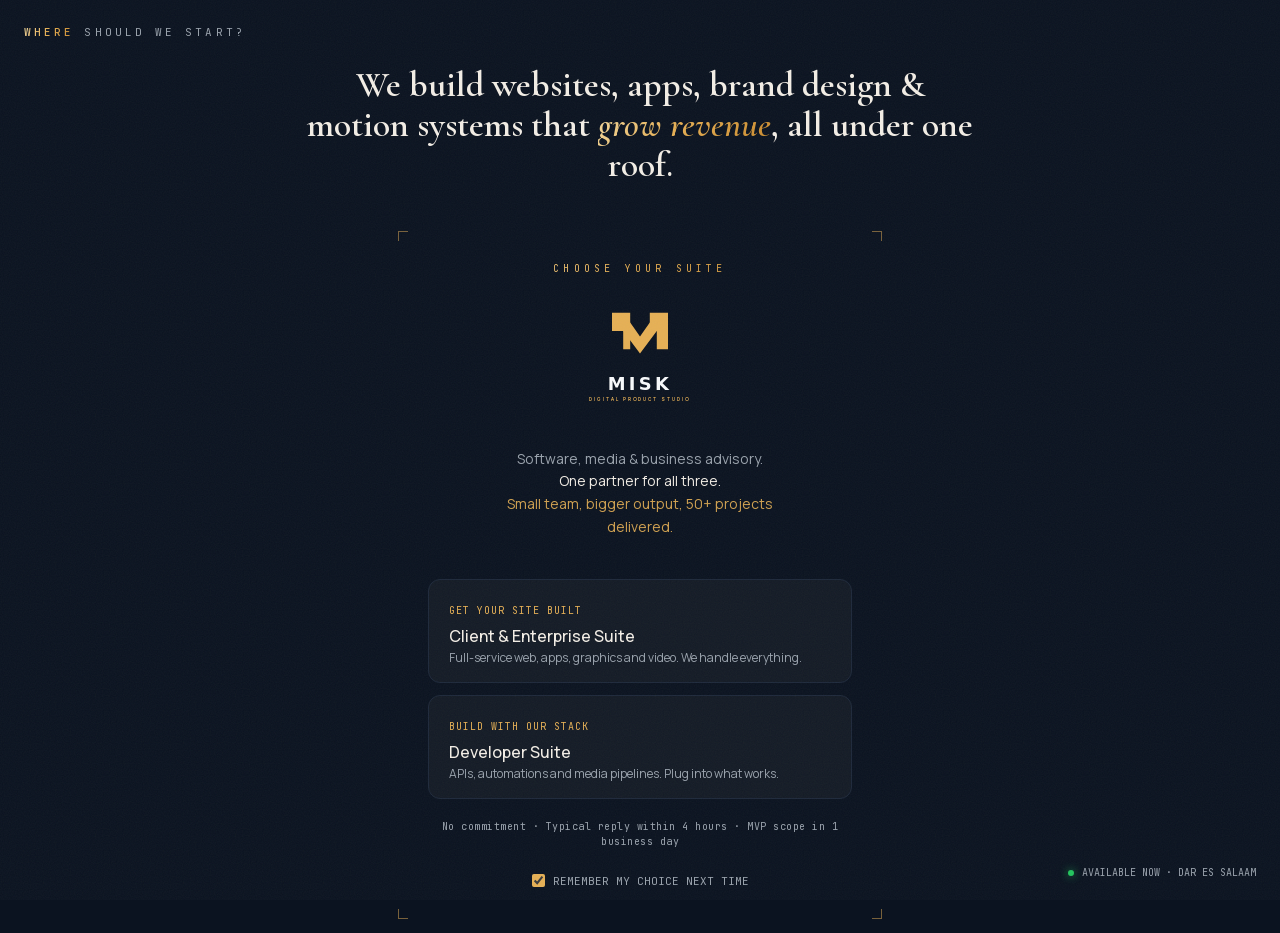
==== index.html @ 557f5f7a "Deploy portfolio (local push)" ====
<!DOCTYPE html><html lang="en" class="__variable_1d4694 __variable_73ee6c __variable_3c557b"><head><meta charSet="utf-8"/><meta name="viewport" content="width=device-width, initial-scale=1"/><link rel="stylesheet" href="/_next/static/css/ec026889dba4ee2f.css" data-precedence="next"/><link rel="preload" as="script" fetchPriority="low" href="/_next/static/chunks/webpack-67505aeadfdf73b8.js"/><script src="/_next/static/chunks/fd9d1056-b11b2651f33aae7f.js" async=""></script><script src="/_next/static/chunks/117-e173c366e2bfd494.js" async=""></script><script src="/_next/static/chunks/main-app-1a9dd9c845050a62.js" async=""></script><script src="/_next/static/chunks/997-9fde5a6c9fcc2f93.js" async=""></script><script src="/_next/static/chunks/app/page-649304d35c5f783c.js" async=""></script><script src="/_next/static/chunks/app/layout-feffc0b25c8b799a.js" async=""></script><title>MISK · Pick your path</title><meta name="description" content="MISK is the digital product studio of Abdul Musawwir: websites and apps that grow your business, media that sells it, and advisory that keeps you compliant. One partner for all three."/><meta property="og:title" content="MISK · Pick your path"/><meta property="og:description" content="MISK is the digital product studio of Abdul Musawwir: websites and apps that grow your business, media that sells it, and advisory that keeps you compliant. One partner for all three."/><meta property="og:url" content="https://abdulmusawwir.github.io/"/><meta property="og:site_name" content="MISK"/><meta property="og:image:type" content="image/png"/><meta property="og:image:width" content="1200"/><meta property="og:image:height" content="630"/><meta property="og:image" content="https://abdulmusawwir.github.io/opengraph-image.png?def1c16df889c336"/><meta property="og:type" content="website"/><meta name="twitter:card" content="summary_large_image"/><meta name="twitter:title" content="MISK · Pick your path"/><meta name="twitter:description" content="MISK is the digital product studio of Abdul Musawwir: websites and apps that grow your business, media that sells it, and advisory that keeps you compliant. One partner for all three."/><meta name="twitter:image:type" content="image/png"/><meta name="twitter:image:width" content="1200"/><meta name="twitter:image:height" content="630"/><meta name="twitter:image" content="https://abdulmusawwir.github.io/opengraph-image.png?def1c16df889c336"/><link rel="icon" href="/icon.svg?94942f29dd67c2d0" type="image/svg+xml" sizes="any"/><script src="/_next/static/chunks/polyfills-42372ed130431b0a.js" noModule=""></script></head><body class="grain"><div class="min-h-screen bg-ink"></div><script src="/_next/static/chunks/webpack-67505aeadfdf73b8.js" async=""></script><script>(self.__next_f=self.__next_f||[]).push([0]);self.__next_f.push([2,null])</script><script>self.__next_f.push([1,"1:HL[\"/_next/static/css/ec026889dba4ee2f.css\",\"style\"]\n"])</script><script>self.__next_f.push([1,"2:I[2846,[],\"\"]\n4:I[1575,[\"997\",\"static/chunks/997-9fde5a6c9fcc2f93.js\",\"931\",\"static/chunks/app/page-649304d35c5f783c.js\"],\"default\"]\n5:I[1395,[\"185\",\"static/chunks/app/layout-feffc0b25c8b799a.js\"],\"default\"]\n6:I[4640,[\"185\",\"static/chunks/app/layout-feffc0b25c8b799a.js\"],\"default\"]\n7:I[4707,[],\"\"]\n8:I[6423,[],\"\"]\na:I[1060,[],\"\"]\nb:[]\n"])</script><script>self.__next_f.push([1,"0:[\"$\",\"$L2\",null,{\"buildId\":\"YHeBZclhUS8WyPiYKvL_m\",\"assetPrefix\":\"\",\"urlParts\":[\"\",\"\"],\"initialTree\":[\"\",{\"children\":[\"__PAGE__\",{}]},\"$undefined\",\"$undefined\",true],\"initialSeedData\":[\"\",{\"children\":[\"__PAGE__\",{},[[\"$L3\",[\"$\",\"$L4\",null,{}],null],null],null]},[[[[\"$\",\"link\",\"0\",{\"rel\":\"stylesheet\",\"href\":\"/_next/static/css/ec026889dba4ee2f.css\",\"precedence\":\"next\",\"crossOrigin\":\"$undefined\"}]],[\"$\",\"html\",null,{\"lang\":\"en\",\"className\":\"__variable_1d4694 __variable_73ee6c __variable_3c557b\",\"children\":[\"$\",\"body\",null,{\"className\":\"grain\",\"children\":[[\"$\",\"$L5\",null,{}],[\"$\",\"$L6\",null,{}],[\"$\",\"$L7\",null,{\"parallelRouterKey\":\"children\",\"segmentPath\":[\"children\"],\"error\":\"$undefined\",\"errorStyles\":\"$undefined\",\"errorScripts\":\"$undefined\",\"template\":[\"$\",\"$L8\",null,{}],\"templateStyles\":\"$undefined\",\"templateScripts\":\"$undefined\",\"notFound\":[[\"$\",\"title\",null,{\"children\":\"404: This page could not be found.\"}],[\"$\",\"div\",null,{\"style\":{\"fontFamily\":\"system-ui,\\\"Segoe UI\\\",Roboto,Helvetica,Arial,sans-serif,\\\"Apple Color Emoji\\\",\\\"Segoe UI Emoji\\\"\",\"height\":\"100vh\",\"textAlign\":\"center\",\"display\":\"flex\",\"flexDirection\":\"column\",\"alignItems\":\"center\",\"justifyContent\":\"center\"},\"children\":[\"$\",\"div\",null,{\"children\":[[\"$\",\"style\",null,{\"dangerouslySetInnerHTML\":{\"__html\":\"body{color:#000;background:#fff;margin:0}.next-error-h1{border-right:1px solid rgba(0,0,0,.3)}@media (prefers-color-scheme:dark){body{color:#fff;background:#000}.next-error-h1{border-right:1px solid rgba(255,255,255,.3)}}\"}}],[\"$\",\"h1\",null,{\"className\":\"next-error-h1\",\"style\":{\"display\":\"inline-block\",\"margin\":\"0 20px 0 0\",\"padding\":\"0 23px 0 0\",\"fontSize\":24,\"fontWeight\":500,\"verticalAlign\":\"top\",\"lineHeight\":\"49px\"},\"children\":\"404\"}],[\"$\",\"div\",null,{\"style\":{\"display\":\"inline-block\"},\"children\":[\"$\",\"h2\",null,{\"style\":{\"fontSize\":14,\"fontWeight\":400,\"lineHeight\":\"49px\",\"margin\":0},\"children\":\"This page could not be found.\"}]}]]}]}]],\"notFoundStyles\":[]}]]}]}]],null],null],\"couldBeIntercepted\":false,\"initialHead\":[null,\"$L9\"],\"globalErrorComponent\":\"$a\",\"missingSlots\":\"$Wb\"}]\n"])</script><script>self.__next_f.push([1,"9:[[\"$\",\"meta\",\"0\",{\"name\":\"viewport\",\"content\":\"width=device-width, initial-scale=1\"}],[\"$\",\"meta\",\"1\",{\"charSet\":\"utf-8\"}],[\"$\",\"title\",\"2\",{\"children\":\"MISK · Pick your path\"}],[\"$\",\"meta\",\"3\",{\"name\":\"description\",\"content\":\"MISK is the digital product studio of Abdul Musawwir: websites and apps that grow your business, media that sells it, and advisory that keeps you compliant. One partner for all three.\"}],[\"$\",\"meta\",\"4\",{\"property\":\"og:title\",\"content\":\"MISK · Pick your path\"}],[\"$\",\"meta\",\"5\",{\"property\":\"og:description\",\"content\":\"MISK is the digital product studio of Abdul Musawwir: websites and apps that grow your business, media that sells it, and advisory that keeps you compliant. One partner for all three.\"}],[\"$\",\"meta\",\"6\",{\"property\":\"og:url\",\"content\":\"https://abdulmusawwir.github.io/\"}],[\"$\",\"meta\",\"7\",{\"property\":\"og:site_name\",\"content\":\"MISK\"}],[\"$\",\"meta\",\"8\",{\"property\":\"og:image:type\",\"content\":\"image/png\"}],[\"$\",\"meta\",\"9\",{\"property\":\"og:image:width\",\"content\":\"1200\"}],[\"$\",\"meta\",\"10\",{\"property\":\"og:image:height\",\"content\":\"630\"}],[\"$\",\"meta\",\"11\",{\"property\":\"og:image\",\"content\":\"https://abdulmusawwir.github.io/opengraph-image.png?def1c16df889c336\"}],[\"$\",\"meta\",\"12\",{\"property\":\"og:type\",\"content\":\"website\"}],[\"$\",\"meta\",\"13\",{\"name\":\"twitter:card\",\"content\":\"summary_large_image\"}],[\"$\",\"meta\",\"14\",{\"name\":\"twitter:title\",\"content\":\"MISK · Pick your path\"}],[\"$\",\"meta\",\"15\",{\"name\":\"twitter:description\",\"content\":\"MISK is the digital product studio of Abdul Musawwir: websites and apps that grow your business, media that sells it, and advisory that keeps you compliant. One partner for all three.\"}],[\"$\",\"meta\",\"16\",{\"name\":\"twitter:image:type\",\"content\":\"image/png\"}],[\"$\",\"meta\",\"17\",{\"name\":\"twitter:image:width\",\"content\":\"1200\"}],[\"$\",\"meta\",\"18\",{\"name\":\"twitter:image:height\",\"content\":\"630\"}],[\"$\",\"meta\",\"19\",{\"name\":\"twitter:image\",\"content\":\"https://abdulmusawwir.github.io/opengraph-image.png?def1c16df889c336\"}],[\"$\",\"link\",\"20\",{\"rel\":\"icon\",\"href\":\"/icon.svg?94942f29dd67c2d0\",\"type\":\"image/svg+xml\",\"sizes\":\"any\"}]]\n"])</script><script>self.__next_f.push([1,"3:null\n"])</script></body></html>
---- _next/static/css/ec026889dba4ee2f.css ----
@font-face{font-family:__Cormorant_Garamond_1d4694;font-style:italic;font-weight:500;font-display:swap;src:url(/_next/static/media/fd3893c623c32b6d-s.woff2) format("woff2");unicode-range:u+0460-052f,u+1c80-1c8a,u+20b4,u+2de0-2dff,u+a640-a69f,u+fe2e-fe2f}@font-face{font-family:__Cormorant_Garamond_1d4694;font-style:italic;font-weight:500;font-display:swap;src:url(/_next/static/media/ea896c3885e026c1-s.woff2) format("woff2");unicode-range:u+0301,u+0400-045f,u+0490-0491,u+04b0-04b1,u+2116}@font-face{font-family:__Cormorant_Garamond_1d4694;font-style:italic;font-weight:500;font-display:swap;src:url(/_next/static/media/024ead497118aa23-s.woff2) format("woff2");unicode-range:u+0102-0103,u+0110-0111,u+0128-0129,u+0168-0169,u+01a0-01a1,u+01af-01b0,u+0300-0301,u+0303-0304,u+0308-0309,u+0323,u+0329,u+1ea0-1ef9,u+20ab}@font-face{font-family:__Cormorant_Garamond_1d4694;font-style:italic;font-weight:500;font-display:swap;src:url(/_next/static/media/e74f24ed7f0e4323-s.woff2) format("woff2");unicode-range:u+0100-02ba,u+02bd-02c5,u+02c7-02cc,u+02ce-02d7,u+02dd-02ff,u+0304,u+0308,u+0329,u+1d00-1dbf,u+1e00-1e9f,u+1ef2-1eff,u+2020,u+20a0-20ab,u+20ad-20c0,u+2113,u+2c60-2c7f,u+a720-a7ff}@font-face{font-family:__Cormorant_Garamond_1d4694;font-style:italic;font-weight:500;font-display:swap;src:url(/_next/static/media/e18f83c737786aa7-s.p.woff2) format("woff2");unicode-range:u+00??,u+0131,u+0152-0153,u+02bb-02bc,u+02c6,u+02da,u+02dc,u+0304,u+0308,u+0329,u+2000-206f,u+20ac,u+2122,u+2191,u+2193,u+2212,u+2215,u+feff,u+fffd}@font-face{font-family:__Cormorant_Garamond_1d4694;font-style:italic;font-weight:600;font-display:swap;src:url(/_next/static/media/fd3893c623c32b6d-s.woff2) format("woff2");unicode-range:u+0460-052f,u+1c80-1c8a,u+20b4,u+2de0-2dff,u+a640-a69f,u+fe2e-fe2f}@font-face{font-family:__Cormorant_Garamond_1d4694;font-style:italic;font-weight:600;font-display:swap;src:url(/_next/static/media/ea896c3885e026c1-s.woff2) format("woff2");unicode-range:u+0301,u+0400-045f,u+0490-0491,u+04b0-04b1,u+2116}@font-face{font-family:__Cormorant_Garamond_1d4694;font-style:italic;font-weight:600;font-display:swap;src:url(/_next/static/media/024ead497118aa23-s.woff2) format("woff2");unicode-range:u+0102-0103,u+0110-0111,u+0128-0129,u+0168-0169,u+01a0-01a1,u+01af-01b0,u+0300-0301,u+0303-0304,u+0308-0309,u+0323,u+0329,u+1ea0-1ef9,u+20ab}@font-face{font-family:__Cormorant_Garamond_1d4694;font-style:italic;font-weight:600;font-display:swap;src:url(/_next/static/media/e74f24ed7f0e4323-s.woff2) format("woff2");unicode-range:u+0100-02ba,u+02bd-02c5,u+02c7-02cc,u+02ce-02d7,u+02dd-02ff,u+0304,u+0308,u+0329,u+1d00-1dbf,u+1e00-1e9f,u+1ef2-1eff,u+2020,u+20a0-20ab,u+20ad-20c0,u+2113,u+2c60-2c7f,u+a720-a7ff}@font-face{font-family:__Cormorant_Garamond_1d4694;font-style:italic;font-weight:600;font-display:swap;src:url(/_next/static/media/e18f83c737786aa7-s.p.woff2) format("woff2");unicode-range:u+00??,u+0131,u+0152-0153,u+02bb-02bc,u+02c6,u+02da,u+02dc,u+0304,u+0308,u+0329,u+2000-206f,u+20ac,u+2122,u+2191,u+2193,u+2212,u+2215,u+feff,u+fffd}@font-face{font-family:__Cormorant_Garamond_1d4694;font-style:italic;font-weight:700;font-display:swap;src:url(/_next/static/media/fd3893c623c32b6d-s.woff2) format("woff2");unicode-range:u+0460-052f,u+1c80-1c8a,u+20b4,u+2de0-2dff,u+a640-a69f,u+fe2e-fe2f}@font-face{font-family:__Cormorant_Garamond_1d4694;font-style:italic;font-weight:700;font-display:swap;src:url(/_next/static/media/ea896c3885e026c1-s.woff2) format("woff2");unicode-range:u+0301,u+0400-045f,u+0490-0491,u+04b0-04b1,u+2116}@font-face{font-family:__Cormorant_Garamond_1d4694;font-style:italic;font-weight:700;font-display:swap;src:url(/_next/static/media/024ead497118aa23-s.woff2) format("woff2");unicode-range:u+0102-0103,u+0110-0111,u+0128-0129,u+0168-0169,u+01a0-01a1,u+01af-01b0,u+0300-0301,u+0303-0304,u+0308-0309,u+0323,u+0329,u+1ea0-1ef9,u+20ab}@font-face{font-family:__Cormorant_Garamond_1d4694;font-style:italic;font-weight:700;font-display:swap;src:url(/_next/static/media/e74f24ed7f0e4323-s.woff2) format("woff2");unicode-range:u+0100-02ba,u+02bd-02c5,u+02c7-02cc,u+02ce-02d7,u+02dd-02ff,u+0304,u+0308,u+0329,u+1d00-1dbf,u+1e00-1e9f,u+1ef2-1eff,u+2020,u+20a0-20ab,u+20ad-20c0,u+2113,u+2c60-2c7f,u+a720-a7ff}@font-face{font-family:__Cormorant_Garamond_1d4694;font-style:italic;font-weight:700;font-display:swap;src:url(/_next/static/media/e18f83c737786aa7-s.p.woff2) format("woff2");unicode-range:u+00??,u+0131,u+0152-0153,u+02bb-02bc,u+02c6,u+02da,u+02dc,u+0304,u+0308,u+0329,u+2000-206f,u+20ac,u+2122,u+2191,u+2193,u+2212,u+2215,u+feff,u+fffd}@font-face{font-family:__Cormorant_Garamond_1d4694;font-style:normal;font-weight:500;font-display:swap;src:url(/_next/static/media/393d45a2251e223a-s.woff2) format("woff2");unicode-range:u+0460-052f,u+1c80-1c8a,u+20b4,u+2de0-2dff,u+a640-a69f,u+fe2e-fe2f}@font-face{font-family:__Cormorant_Garamond_1d4694;font-style:normal;font-weight:500;font-display:swap;src:url(/_next/static/media/8715d2ed531152f4-s.woff2) format("woff2");unicode-range:u+0301,u+0400-045f,u+0490-0491,u+04b0-04b1,u+2116}@font-face{font-family:__Cormorant_Garamond_1d4694;font-style:normal;font-weight:500;font-display:swap;src:url(/_next/static/media/c48b38fe8bb532f3-s.woff2) format("woff2");unicode-range:u+0102-0103,u+0110-0111,u+0128-0129,u+0168-0169,u+01a0-01a1,u+01af-01b0,u+0300-0301,u+0303-0304,u+0308-0309,u+0323,u+0329,u+1ea0-1ef9,u+20ab}@font-face{font-family:__Cormorant_Garamond_1d4694;font-style:normal;font-weight:500;font-display:swap;src:url(/_next/static/media/48410f3df60da620-s.woff2) format("woff2");unicode-range:u+0100-02ba,u+02bd-02c5,u+02c7-02cc,u+02ce-02d7,u+02dd-02ff,u+0304,u+0308,u+0329,u+1d00-1dbf,u+1e00-1e9f,u+1ef2-1eff,u+2020,u+20a0-20ab,u+20ad-20c0,u+2113,u+2c60-2c7f,u+a720-a7ff}@font-face{font-family:__Cormorant_Garamond_1d4694;font-style:normal;font-weight:500;font-display:swap;src:url(/_next/static/media/7b89a4fd5e90ede0-s.p.woff2) format("woff2");unicode-range:u+00??,u+0131,u+0152-0153,u+02bb-02bc,u+02c6,u+02da,u+02dc,u+0304,u+0308,u+0329,u+2000-206f,u+20ac,u+2122,u+2191,u+2193,u+2212,u+2215,u+feff,u+fffd}@font-face{font-family:__Cormorant_Garamond_1d4694;font-style:normal;font-weight:600;font-display:swap;src:url(/_next/static/media/393d45a2251e223a-s.woff2) format("woff2");unicode-range:u+0460-052f,u+1c80-1c8a,u+20b4,u+2de0-2dff,u+a640-a69f,u+fe2e-fe2f}@font-face{font-family:__Cormorant_Garamond_1d4694;font-style:normal;font-weight:600;font-display:swap;src:url(/_next/static/media/8715d2ed531152f4-s.woff2) format("woff2");unicode-range:u+0301,u+0400-045f,u+0490-0491,u+04b0-04b1,u+2116}@font-face{font-family:__Cormorant_Garamond_1d4694;font-style:normal;font-weight:600;font-display:swap;src:url(/_next/static/media/c48b38fe8bb532f3-s.woff2) format("woff2");unicode-range:u+0102-0103,u+0110-0111,u+0128-0129,u+0168-0169,u+01a0-01a1,u+01af-01b0,u+0300-0301,u+0303-0304,u+0308-0309,u+0323,u+0329,u+1ea0-1ef9,u+20ab}@font-face{font-family:__Cormorant_Garamond_1d4694;font-style:normal;font-weight:600;font-display:swap;src:url(/_next/static/media/48410f3df60da620-s.woff2) format("woff2");unicode-range:u+0100-02ba,u+02bd-02c5,u+02c7-02cc,u+02ce-02d7,u+02dd-02ff,u+0304,u+0308,u+0329,u+1d00-1dbf,u+1e00-1e9f,u+1ef2-1eff,u+2020,u+20a0-20ab,u+20ad-20c0,u+2113,u+2c60-2c7f,u+a720-a7ff}@font-face{font-family:__Cormorant_Garamond_1d4694;font-style:normal;font-weight:600;font-display:swap;src:url(/_next/static/media/7b89a4fd5e90ede0-s.p.woff2) format("woff2");unicode-range:u+00??,u+0131,u+0152-0153,u+02bb-02bc,u+02c6,u+02da,u+02dc,u+0304,u+0308,u+0329,u+2000-206f,u+20ac,u+2122,u+2191,u+2193,u+2212,u+2215,u+feff,u+fffd}@font-face{font-family:__Cormorant_Garamond_1d4694;font-style:normal;font-weight:700;font-display:swap;src:url(/_next/static/media/393d45a2251e223a-s.woff2) format("woff2");unicode-range:u+0460-052f,u+1c80-1c8a,u+20b4,u+2de0-2dff,u+a640-a69f,u+fe2e-fe2f}@font-face{font-family:__Cormorant_Garamond_1d4694;font-style:normal;font-weight:700;font-display:swap;src:url(/_next/static/media/8715d2ed531152f4-s.woff2) format("woff2");unicode-range:u+0301,u+0400-045f,u+0490-0491,u+04b0-04b1,u+2116}@font-face{font-family:__Cormorant_Garamond_1d4694;font-style:normal;font-weight:700;font-display:swap;src:url(/_next/static/media/c48b38fe8bb532f3-s.woff2) format("woff2");unicode-range:u+0102-0103,u+0110-0111,u+0128-0129,u+0168-0169,u+01a0-01a1,u+01af-01b0,u+0300-0301,u+0303-0304,u+0308-0309,u+0323,u+0329,u+1ea0-1ef9,u+20ab}@font-face{font-family:__Cormorant_Garamond_1d4694;font-style:normal;font-weight:700;font-display:swap;src:url(/_next/static/media/48410f3df60da620-s.woff2) format("woff2");unicode-range:u+0100-02ba,u+02bd-02c5,u+02c7-02cc,u+02ce-02d7,u+02dd-02ff,u+0304,u+0308,u+0329,u+1d00-1dbf,u+1e00-1e9f,u+1ef2-1eff,u+2020,u+20a0-20ab,u+20ad-20c0,u+2113,u+2c60-2c7f,u+a720-a7ff}@font-face{font-family:__Cormorant_Garamond_1d4694;font-style:normal;font-weight:700;font-display:swap;src:url(/_next/static/media/7b89a4fd5e90ede0-s.p.woff2) format("woff2");unicode-range:u+00??,u+0131,u+0152-0153,u+02bb-02bc,u+02c6,u+02da,u+02dc,u+0304,u+0308,u+0329,u+2000-206f,u+20ac,u+2122,u+2191,u+2193,u+2212,u+2215,u+feff,u+fffd}@font-face{font-family:__Cormorant_Garamond_Fallback_1d4694;src:local("Times New Roman");ascent-override:95.27%;descent-override:29.59%;line-gap-override:0.00%;size-adjust:96.98%}.__className_1d4694{font-family:__Cormorant_Garamond_1d4694,__Cormorant_Garamond_Fallback_1d4694}.__variable_1d4694{--font-cormorant:"__Cormorant_Garamond_1d4694","__Cormorant_Garamond_Fallback_1d4694"}@font-face{font-family:__Manrope_73ee6c;font-style:normal;font-weight:200 800;font-display:swap;src:url(/_next/static/media/438aa629764e75f3-s.woff2) format("woff2");unicode-range:u+0460-052f,u+1c80-1c8a,u+20b4,u+2de0-2dff,u+a640-a69f,u+fe2e-fe2f}@font-face{font-family:__Manrope_73ee6c;font-style:normal;font-weight:200 800;font-display:swap;src:url(/_next/static/media/875ae681bfde4580-s.woff2) format("woff2");unicode-range:u+0301,u+0400-045f,u+0490-0491,u+04b0-04b1,u+2116}@font-face{font-family:__Manrope_73ee6c;font-style:normal;font-weight:200 800;font-display:swap;src:url(/_next/static/media/51251f8b9793cdb3-s.woff2) format("woff2");unicode-range:u+0370-0377,u+037a-037f,u+0384-038a,u+038c,u+038e-03a1,u+03a3-03ff}@font-face{font-family:__Manrope_73ee6c;font-style:normal;font-weight:200 800;font-display:swap;src:url(/_next/static/media/e857b654a2caa584-s.woff2) format("woff2");unicode-range:u+0102-0103,u+0110-0111,u+0128-0129,u+0168-0169,u+01a0-01a1,u+01af-01b0,u+0300-0301,u+0303-0304,u+0308-0309,u+0323,u+0329,u+1ea0-1ef9,u+20ab}@font-face{font-family:__Manrope_73ee6c;font-style:normal;font-weight:200 800;font-display:swap;src:url(/_next/static/media/cc978ac5ee68c2b6-s.woff2) format("woff2");unicode-range:u+0100-02ba,u+02bd-02c5,u+02c7-02cc,u+02ce-02d7,u+02dd-02ff,u+0304,u+0308,u+0329,u+1d00-1dbf,u+1e00-1e9f,u+1ef2-1eff,u+2020,u+20a0-20ab,u+20ad-20c0,u+2113,u+2c60-2c7f,u+a720-a7ff}@font-face{font-family:__Manrope_73ee6c;font-style:normal;font-weight:200 800;font-display:swap;src:url(/_next/static/media/4c9affa5bc8f420e-s.p.woff2) format("woff2");unicode-range:u+00??,u+0131,u+0152-0153,u+02bb-02bc,u+02c6,u+02da,u+02dc,u+0304,u+0308,u+0329,u+2000-206f,u+20ac,u+2122,u+2191,u+2193,u+2212,u+2215,u+feff,u+fffd}@font-face{font-family:__Manrope_Fallback_73ee6c;src:local("Arial");ascent-override:103.31%;descent-override:29.07%;line-gap-override:0.00%;size-adjust:103.19%}.__className_73ee6c{font-family:__Manrope_73ee6c,__Manrope_Fallback_73ee6c;font-style:normal}.__variable_73ee6c{--font-manrope:"__Manrope_73ee6c","__Manrope_Fallback_73ee6c"}@font-face{font-family:__JetBrains_Mono_3c557b;font-style:normal;font-weight:100 800;font-display:swap;src:url(/_next/static/media/886030b0b59bc5a7-s.woff2) format("woff2");unicode-range:u+0460-052f,u+1c80-1c8a,u+20b4,u+2de0-2dff,u+a640-a69f,u+fe2e-fe2f}@font-face{font-family:__JetBrains_Mono_3c557b;font-style:normal;font-weight:100 800;font-display:swap;src:url(/_next/static/media/0aa834ed78bf6d07-s.woff2) format("woff2");unicode-range:u+0301,u+0400-045f,u+0490-0491,u+04b0-04b1,u+2116}@font-face{font-family:__JetBrains_Mono_3c557b;font-style:normal;font-weight:100 800;font-display:swap;src:url(/_next/static/media/67957d42bae0796d-s.woff2) format("woff2");unicode-range:u+0370-0377,u+037a-037f,u+0384-038a,u+038c,u+038e-03a1,u+03a3-03ff}@font-face{font-family:__JetBrains_Mono_3c557b;font-style:normal;font-weight:100 800;font-display:swap;src:url(/_next/static/media/f911b923c6adde36-s.woff2) format("woff2");unicode-range:u+0102-0103,u+0110-0111,u+0128-0129,u+0168-0169,u+01a0-01a1,u+01af-01b0,u+0300-0301,u+0303-0304,u+0308-0309,u+0323,u+0329,u+1ea0-1ef9,u+20ab}@font-face{font-family:__JetBrains_Mono_3c557b;font-style:normal;font-weight:100 800;font-display:swap;src:url(/_next/static/media/939c4f875ee75fbb-s.woff2) format("woff2");unicode-range:u+0100-02ba,u+02bd-02c5,u+02c7-02cc,u+02ce-02d7,u+02dd-02ff,u+0304,u+0308,u+0329,u+1d00-1dbf,u+1e00-1e9f,u+1ef2-1eff,u+2020,u+20a0-20ab,u+20ad-20c0,u+2113,u+2c60-2c7f,u+a720-a7ff}@font-face{font-family:__JetBrains_Mono_3c557b;font-style:normal;font-weight:100 800;font-display:swap;src:url(/_next/static/media/bb3ef058b751a6ad-s.p.woff2) format("woff2");unicode-range:u+00??,u+0131,u+0152-0153,u+02bb-02bc,u+02c6,u+02da,u+02dc,u+0304,u+0308,u+0329,u+2000-206f,u+20ac,u+2122,u+2191,u+2193,u+2212,u+2215,u+feff,u+fffd}@font-face{font-family:__JetBrains_Mono_Fallback_3c557b;src:local("Arial");ascent-override:75.79%;descent-override:22.29%;line-gap-override:0.00%;size-adjust:134.59%}.__className_3c557b{font-family:__JetBrains_Mono_3c557b,__JetBrains_Mono_Fallback_3c557b;font-style:normal}.__variable_3c557b{--font-jetbrains:"__JetBrains_Mono_3c557b","__JetBrains_Mono_Fallback_3c557b"}*,:after,:before{--tw-border-spacing-x:0;--tw-border-spacing-y:0;--tw-translate-x:0;--tw-translate-y:0;--tw-rotate:0;--tw-skew-x:0;--tw-skew-y:0;--tw-scale-x:1;--tw-scale-y:1;--tw-pan-x: ;--tw-pan-y: ;--tw-pinch-zoom: ;--tw-scroll-snap-strictness:proximity;--tw-gradient-from-position: ;--tw-gradient-via-position: ;--tw-gradient-to-position: ;--tw-ordinal: ;--tw-slashed-zero: ;--tw-numeric-figure: ;--tw-numeric-spacing: ;--tw-numeric-fraction: ;--tw-ring-inset: ;--tw-ring-offset-width:0px;--tw-ring-offset-color:#fff;--tw-ring-color:rgba(59,130,246,.5);--tw-ring-offset-shadow:0 0 #0000;--tw-ring-shadow:0 0 #0000;--tw-shadow:0 0 #0000;--tw-shadow-colored:0 0 #0000;--tw-blur: ;--tw-brightness: ;--tw-contrast: ;--tw-grayscale: ;--tw-hue-rotate: ;--tw-invert: ;--tw-saturate: ;--tw-sepia: ;--tw-drop-shadow: ;--tw-backdrop-blur: ;--tw-backdrop-brightness: ;--tw-backdrop-contrast: ;--tw-backdrop-grayscale: ;--tw-backdrop-hue-rotate: ;--tw-backdrop-invert: ;--tw-backdrop-opacity: ;--tw-backdrop-saturate: ;--tw-backdrop-sepia: ;--tw-contain-size: ;--tw-contain-layout: ;--tw-contain-paint: ;--tw-contain-style: }::backdrop{--tw-border-spacing-x:0;--tw-border-spacing-y:0;--tw-translate-x:0;--tw-translate-y:0;--tw-rotate:0;--tw-skew-x:0;--tw-skew-y:0;--tw-scale-x:1;--tw-scale-y:1;--tw-pan-x: ;--tw-pan-y: ;--tw-pinch-zoom: ;--tw-scroll-snap-strictness:proximity;--tw-gradient-from-position: ;--tw-gradient-via-position: ;--tw-gradient-to-position: ;--tw-ordinal: ;--tw-slashed-zero: ;--tw-numeric-figure: ;--tw-numeric-spacing: ;--tw-numeric-fraction: ;--tw-ring-inset: ;--tw-ring-offset-width:0px;--tw-ring-offset-color:#fff;--tw-ring-color:rgba(59,130,246,.5);--tw-ring-offset-shadow:0 0 #0000;--tw-ring-shadow:0 0 #0000;--tw-shadow:0 0 #0000;--tw-shadow-colored:0 0 #0000;--tw-blur: ;--tw-brightness: ;--tw-contrast: ;--tw-grayscale: ;--tw-hue-rotate: ;--tw-invert: ;--tw-saturate: ;--tw-sepia: ;--tw-drop-shadow: ;--tw-backdrop-blur: ;--tw-backdrop-brightness: ;--tw-backdrop-contrast: ;--tw-backdrop-grayscale: ;--tw-backdrop-hue-rotate: ;--tw-backdrop-invert: ;--tw-backdrop-opacity: ;--tw-backdrop-saturate: ;--tw-backdrop-sepia: ;--tw-contain-size: ;--tw-contain-layout: ;--tw-contain-paint: ;--tw-contain-style: }/*
! tailwindcss v3.4.19 | MIT License | https://tailwindcss.com
*/*,:after,:before{box-sizing:border-box;border:0 solid #e5e7eb}:after,:before{--tw-content:""}:host,html{line-height:1.5;-webkit-text-size-adjust:100%;-moz-tab-size:4;-o-tab-size:4;tab-size:4;font-family:var(--font-manrope),sans-serif;font-feature-settings:normal;font-variation-settings:normal;-webkit-tap-highlight-color:transparent}body{margin:0;line-height:inherit}hr{height:0;color:inherit;border-top-width:1px}abbr:where([title]){-webkit-text-decoration:underline dotted;text-decoration:underline dotted}h1,h2,h3,h4,h5,h6{font-size:inherit;font-weight:inherit}a{color:inherit;text-decoration:inherit}b,strong{font-weight:bolder}code,kbd,pre,samp{font-family:var(--font-jetbrains),monospace;font-feature-settings:normal;font-variation-settings:normal;font-size:1em}small{font-size:80%}sub,sup{font-size:75%;line-height:0;position:relative;vertical-align:baseline}sub{bottom:-.25em}sup{top:-.5em}table{text-indent:0;border-color:inherit;border-collapse:collapse}button,input,optgroup,select,textarea{font-family:inherit;font-feature-settings:inherit;font-variation-settings:inherit;font-size:100%;font-weight:inherit;line-height:inherit;letter-spacing:inherit;color:inherit;margin:0;padding:0}button,select{text-transform:none}button,input:where([type=button]),input:where([type=reset]),input:where([type=submit]){-webkit-appearance:button;background-color:transparent;background-image:none}:-moz-focusring{outline:auto}:-moz-ui-invalid{box-shadow:none}progress{vertical-align:baseline}::-webkit-inner-spin-button,::-webkit-outer-spin-button{height:auto}[type=search]{-webkit-appearance:textfield;outline-offset:-2px}::-webkit-search-decoration{-webkit-appearance:none}::-webkit-file-upload-button{-webkit-appearance:button;font:inherit}summary{display:list-item}blockquote,dd,dl,figure,h1,h2,h3,h4,h5,h6,hr,p,pre{margin:0}fieldset{margin:0}fieldset,legend{padding:0}menu,ol,ul{list-style:none;margin:0;padding:0}dialog{padding:0}textarea{resize:vertical}input::-moz-placeholder,textarea::-moz-placeholder{opacity:1;color:#9ca3af}input::placeholder,textarea::placeholder{opacity:1;color:#9ca3af}[role=button],button{cursor:pointer}:disabled{cursor:default}audio,canvas,embed,iframe,img,object,svg,video{display:block;vertical-align:middle}img,video{max-width:100%;height:auto}[hidden]:where(:not([hidden=until-found])){display:none}.pointer-events-none{pointer-events:none}.static{position:static}.fixed{position:fixed}.absolute{position:absolute}.relative{position:relative}.sticky{position:sticky}.inset-0{inset:0}.bottom-5{bottom:1.25rem}.right-0{right:0}.right-5{right:1.25rem}.right-6{right:1.5rem}.top-0{top:0}.top-5{top:1.25rem}.z-10{z-index:10}.z-30{z-index:30}.z-50{z-index:50}.z-\[60\]{z-index:60}.z-\[70\]{z-index:70}.col-span-2{grid-column:span 2/span 2}.float-right{float:right}.mx-auto{margin-left:auto;margin-right:auto}.my-5{margin-top:1.25rem;margin-bottom:1.25rem}.mb-1{margin-bottom:.25rem}.mb-10{margin-bottom:2.5rem}.mb-2{margin-bottom:.5rem}.mb-3{margin-bottom:.75rem}.mb-4{margin-bottom:1rem}.mb-5{margin-bottom:1.25rem}.mb-8{margin-bottom:2rem}.ml-1{margin-left:.25rem}.ml-auto{margin-left:auto}.mt-0\.5{margin-top:.125rem}.mt-1{margin-top:.25rem}.mt-1\.5{margin-top:.375rem}.mt-11{margin-top:2.75rem}.mt-12{margin-top:3rem}.mt-2{margin-top:.5rem}.mt-2\.5{margin-top:.625rem}.mt-3{margin-top:.75rem}.mt-4{margin-top:1rem}.mt-5{margin-top:1.25rem}.mt-6{margin-top:1.5rem}.mt-7{margin-top:1.75rem}.mt-8{margin-top:2rem}.mt-9{margin-top:2.25rem}.block{display:block}.inline-block{display:inline-block}.flex{display:flex}.table{display:table}.grid{display:grid}.hidden{display:none}.h-1{height:.25rem}.h-1\.5{height:.375rem}.h-10{height:2.5rem}.h-3{height:.75rem}.h-4{height:1rem}.h-8{height:2rem}.h-9{height:2.25rem}.h-\[18px\]{height:18px}.h-full{height:100%}.min-h-\[85vh\]{min-height:85vh}.min-h-screen{min-height:100vh}.w-1{width:.25rem}.w-1\.5{width:.375rem}.w-3{width:.75rem}.w-4{width:1rem}.w-40{width:10rem}.w-56{width:14rem}.w-\[18px\]{width:18px}.w-auto{width:auto}.w-full{width:100%}.max-w-2xl{max-width:42rem}.max-w-3xl{max-width:48rem}.max-w-6xl{max-width:72rem}.max-w-lg{max-width:32rem}.max-w-md{max-width:28rem}.max-w-xl{max-width:36rem}.max-w-xs{max-width:20rem}.flex-1{flex:1 1 0%}.shrink-0{flex-shrink:0}.grow{flex-grow:1}.transform{transform:translate(var(--tw-translate-x),var(--tw-translate-y)) rotate(var(--tw-rotate)) skewX(var(--tw-skew-x)) skewY(var(--tw-skew-y)) scaleX(var(--tw-scale-x)) scaleY(var(--tw-scale-y))}@keyframes pulseSoft{0%,to{opacity:1}50%{opacity:.35}}.animate-pulseSoft{animation:pulseSoft 2s infinite}.cursor-pointer{cursor:pointer}.resize-none{resize:none}.scroll-mt-24{scroll-margin-top:6rem}.grid-cols-2{grid-template-columns:repeat(2,minmax(0,1fr))}.grid-cols-\[1fr_28px_1\.2fr_auto\]{grid-template-columns:1fr 28px 1.2fr auto}.flex-col{flex-direction:column}.flex-wrap{flex-wrap:wrap}.items-start{align-items:flex-start}.items-center{align-items:center}.justify-start{justify-content:flex-start}.justify-center{justify-content:center}.justify-between{justify-content:space-between}.gap-1{gap:.25rem}.gap-1\.5{gap:.375rem}.gap-2{gap:.5rem}.gap-2\.5{gap:.625rem}.gap-3{gap:.75rem}.gap-4{gap:1rem}.gap-5{gap:1.25rem}.gap-6{gap:1.5rem}.gap-8{gap:2rem}.gap-px{gap:1px}.gap-x-5{-moz-column-gap:1.25rem;column-gap:1.25rem}.gap-y-3{row-gap:.75rem}.space-y-1\.5>:not([hidden])~:not([hidden]){--tw-space-y-reverse:0;margin-top:calc(.375rem * calc(1 - var(--tw-space-y-reverse)));margin-bottom:calc(.375rem * var(--tw-space-y-reverse))}.space-y-10>:not([hidden])~:not([hidden]){--tw-space-y-reverse:0;margin-top:calc(2.5rem * calc(1 - var(--tw-space-y-reverse)));margin-bottom:calc(2.5rem * var(--tw-space-y-reverse))}.space-y-2>:not([hidden])~:not([hidden]){--tw-space-y-reverse:0;margin-top:calc(.5rem * calc(1 - var(--tw-space-y-reverse)));margin-bottom:calc(.5rem * var(--tw-space-y-reverse))}.space-y-2\.5>:not([hidden])~:not([hidden]){--tw-space-y-reverse:0;margin-top:calc(.625rem * calc(1 - var(--tw-space-y-reverse)));margin-bottom:calc(.625rem * var(--tw-space-y-reverse))}.space-y-3>:not([hidden])~:not([hidden]){--tw-space-y-reverse:0;margin-top:calc(.75rem * calc(1 - var(--tw-space-y-reverse)));margin-bottom:calc(.75rem * var(--tw-space-y-reverse))}.space-y-5>:not([hidden])~:not([hidden]){--tw-space-y-reverse:0;margin-top:calc(1.25rem * calc(1 - var(--tw-space-y-reverse)));margin-bottom:calc(1.25rem * var(--tw-space-y-reverse))}.overflow-hidden,.truncate{overflow:hidden}.truncate{text-overflow:ellipsis;white-space:nowrap}.whitespace-pre-line{white-space:pre-line}.rounded{border-radius:.25rem}.rounded-2xl{border-radius:1rem}.rounded-full{border-radius:9999px}.rounded-lg{border-radius:.5rem}.rounded-md{border-radius:.375rem}.rounded-xl{border-radius:.75rem}.border{border-width:1px}.border-b{border-bottom-width:1px}.border-l{border-left-width:1px}.border-r{border-right-width:1px}.border-t{border-top-width:1px}.border-brass{--tw-border-opacity:1;border-color:rgb(230 176 85/var(--tw-border-opacity,1))}.border-brass\/30{border-color:rgba(230,176,85,.3)}.border-brass\/40{border-color:rgba(230,176,85,.4)}.border-brass\/55{border-color:rgba(230,176,85,.55)}.border-green-500\/35{border-color:rgba(34,197,94,.35)}.border-seam{--tw-border-opacity:1;border-color:rgb(30 41 59/var(--tw-border-opacity,1))}.border-seam\/60{border-color:rgba(30,41,59,.6)}.border-sky-400\/35{border-color:rgba(56,189,248,.35)}.bg-black\/60{background-color:rgba(0,0,0,.6)}.bg-brass{--tw-bg-opacity:1;background-color:rgb(230 176 85/var(--tw-bg-opacity,1))}.bg-brass\/10{background-color:rgba(230,176,85,.1)}.bg-brass\/\[0\.04\]{background-color:rgba(230,176,85,.04)}.bg-brass\/\[0\.06\]{background-color:rgba(230,176,85,.06)}.bg-green-500{--tw-bg-opacity:1;background-color:rgb(34 197 94/var(--tw-bg-opacity,1))}.bg-green-500\/\[0\.06\]{background-color:rgba(34,197,94,.06)}.bg-green-600{--tw-bg-opacity:1;background-color:rgb(22 163 74/var(--tw-bg-opacity,1))}.bg-ink{--tw-bg-opacity:1;background-color:rgb(11 19 32/var(--tw-bg-opacity,1))}.bg-ink\/80{background-color:rgba(11,19,32,.8)}.bg-panel{--tw-bg-opacity:1;background-color:rgb(20 27 38/var(--tw-bg-opacity,1))}.bg-panel\/60{background-color:rgba(20,27,38,.6)}.bg-seam{--tw-bg-opacity:1;background-color:rgb(30 41 59/var(--tw-bg-opacity,1))}.bg-sky-400\/\[0\.06\]{background-color:rgba(56,189,248,.06)}.bg-brass{background-image:linear-gradient(135deg,#f0ce8e,#e6b055 45%,#c98a2e)}.bg-gradient-to-l{background-image:linear-gradient(to left,var(--tw-gradient-stops))}.bg-gradient-to-r{background-image:linear-gradient(to right,var(--tw-gradient-stops))}.from-transparent{--tw-gradient-from:transparent var(--tw-gradient-from-position);--tw-gradient-to:transparent var(--tw-gradient-to-position);--tw-gradient-stops:var(--tw-gradient-from),var(--tw-gradient-to)}.to-brass\/\[0\.03\]{--tw-gradient-to:rgba(230,176,85,.03) var(--tw-gradient-to-position)}.p-1{padding:.25rem}.p-1\.5{padding:.375rem}.p-11{padding:2.75rem}.p-3\.5{padding:.875rem}.p-4{padding:1rem}.p-5{padding:1.25rem}.p-6{padding:1.5rem}.p-7{padding:1.75rem}.px-2{padding-left:.5rem;padding-right:.5rem}.px-3{padding-left:.75rem;padding-right:.75rem}.px-3\.5{padding-left:.875rem;padding-right:.875rem}.px-4{padding-left:1rem;padding-right:1rem}.px-5{padding-left:1.25rem;padding-right:1.25rem}.px-6{padding-left:1.5rem;padding-right:1.5rem}.px-7{padding-left:1.75rem;padding-right:1.75rem}.px-8{padding-left:2rem;padding-right:2rem}.py-0\.5{padding-top:.125rem;padding-bottom:.125rem}.py-1{padding-top:.25rem;padding-bottom:.25rem}.py-1\.5{padding-top:.375rem;padding-bottom:.375rem}.py-16{padding-top:4rem;padding-bottom:4rem}.py-2{padding-top:.5rem;padding-bottom:.5rem}.py-2\.5{padding-top:.625rem;padding-bottom:.625rem}.py-3{padding-top:.75rem;padding-bottom:.75rem}.py-3\.5{padding-top:.875rem;padding-bottom:.875rem}.py-4{padding-top:1rem;padding-bottom:1rem}.py-5{padding-top:1.25rem;padding-bottom:1.25rem}.py-6{padding-top:1.5rem;padding-bottom:1.5rem}.py-8{padding-top:2rem;padding-bottom:2rem}.pb-10{padding-bottom:2.5rem}.pb-12{padding-bottom:3rem}.pb-16{padding-bottom:4rem}.pb-2{padding-bottom:.5rem}.pb-20{padding-bottom:5rem}.pb-24{padding-bottom:6rem}.pr-5{padding-right:1.25rem}.pt-14{padding-top:3.5rem}.pt-16{padding-top:4rem}.pt-2{padding-top:.5rem}.pt-20{padding-top:5rem}.pt-4{padding-top:1rem}.pt-8{padding-top:2rem}.text-left{text-align:left}.text-center{text-align:center}.text-right{text-align:right}.font-display{font-family:var(--font-cormorant),serif}.font-mono{font-family:var(--font-jetbrains),monospace}.text-2xl{font-size:1.5rem;line-height:2rem}.text-3xl{font-size:1.875rem;line-height:2.25rem}.text-4xl{font-size:2.25rem;line-height:2.5rem}.text-5xl{font-size:3rem;line-height:1}.text-6xl{font-size:3.75rem;line-height:1}.text-\[10px\]{font-size:10px}.text-\[11px\]{font-size:11px}.text-\[9px\]{font-size:9px}.text-base{font-size:1rem;line-height:1.5rem}.text-lg{font-size:1.125rem;line-height:1.75rem}.text-sm{font-size:.875rem;line-height:1.25rem}.text-xl{font-size:1.25rem;line-height:1.75rem}.text-xs{font-size:.75rem;line-height:1rem}.font-medium{font-weight:500}.font-normal{font-weight:400}.font-semibold{font-weight:600}.italic{font-style:italic}.leading-\[1\.05\]{line-height:1.05}.leading-\[1\.15\]{line-height:1.15}.leading-relaxed{line-height:1.625}.leading-snug{line-height:1.375}.leading-tight{line-height:1.25}.tracking-\[0\.25em\]{letter-spacing:.25em}.tracking-\[0\.28em\]{letter-spacing:.28em}.tracking-\[0\.2em\]{letter-spacing:.2em}.tracking-\[0\.35em\]{letter-spacing:.35em}.tracking-\[0\.3em\]{letter-spacing:.3em}.tracking-\[0\.42em\]{letter-spacing:.42em}.tracking-wide{letter-spacing:.025em}.tracking-wider{letter-spacing:.05em}.tracking-widest{letter-spacing:.1em}.text-\[\#C9C3BA\]{--tw-text-opacity:1;color:rgb(201 195 186/var(--tw-text-opacity,1))}.text-brass{--tw-text-opacity:1;color:rgb(230 176 85/var(--tw-text-opacity,1))}.text-brass-deep{--tw-text-opacity:1;color:rgb(201 138 46/var(--tw-text-opacity,1))}.text-brass-pale{--tw-text-opacity:1;color:rgb(243 217 160/var(--tw-text-opacity,1))}.text-brass\/80{color:rgba(230,176,85,.8)}.text-brass\/90{color:rgba(230,176,85,.9)}.text-cream{--tw-text-opacity:1;color:rgb(243 238 230/var(--tw-text-opacity,1))}.text-cream\/90{color:hsla(37,35%,93%,.9)}.text-fog{--tw-text-opacity:1;color:rgb(154 163 173/var(--tw-text-opacity,1))}.text-green-400{--tw-text-opacity:1;color:rgb(74 222 128/var(--tw-text-opacity,1))}.text-green-500{--tw-text-opacity:1;color:rgb(34 197 94/var(--tw-text-opacity,1))}.text-ink{--tw-text-opacity:1;color:rgb(11 19 32/var(--tw-text-opacity,1))}.text-seam{--tw-text-opacity:1;color:rgb(30 41 59/var(--tw-text-opacity,1))}.text-sky-300{--tw-text-opacity:1;color:rgb(125 211 252/var(--tw-text-opacity,1))}.text-white{--tw-text-opacity:1;color:rgb(255 255 255/var(--tw-text-opacity,1))}.underline{text-decoration-line:underline}.decoration-brass\/40{text-decoration-color:rgba(230,176,85,.4)}.underline-offset-4{text-underline-offset:4px}.accent-brass{accent-color:#e6b055}.opacity-30{opacity:.3}.opacity-60{opacity:.6}.opacity-70{opacity:.7}.shadow-\[0_0_8px_rgba\(34\2c 197\2c 94\2c \.8\)\]{--tw-shadow:0 0 8px rgba(34,197,94,.8);--tw-shadow-colored:0 0 8px var(--tw-shadow-color)}.shadow-\[0_0_8px_rgba\(34\2c 197\2c 94\2c \.8\)\],.shadow-card{box-shadow:var(--tw-ring-offset-shadow,0 0 #0000),var(--tw-ring-shadow,0 0 #0000),var(--tw-shadow)}.shadow-card{--tw-shadow:0 14px 44px rgba(0,0,0,.42);--tw-shadow-colored:0 14px 44px var(--tw-shadow-color)}.shadow-glow{--tw-shadow:0 0 36px rgba(230,176,85,.35);--tw-shadow-colored:0 0 36px var(--tw-shadow-color);box-shadow:var(--tw-ring-offset-shadow,0 0 #0000),var(--tw-ring-shadow,0 0 #0000),var(--tw-shadow)}.outline-none{outline:2px solid transparent;outline-offset:2px}.blur{--tw-blur:blur(8px)}.blur,.filter{filter:var(--tw-blur) var(--tw-brightness) var(--tw-contrast) var(--tw-grayscale) var(--tw-hue-rotate) var(--tw-invert) var(--tw-saturate) var(--tw-sepia) var(--tw-drop-shadow)}.backdrop-blur-sm{--tw-backdrop-blur:blur(4px);backdrop-filter:var(--tw-backdrop-blur) var(--tw-backdrop-brightness) var(--tw-backdrop-contrast) var(--tw-backdrop-grayscale) var(--tw-backdrop-hue-rotate) var(--tw-backdrop-invert) var(--tw-backdrop-opacity) var(--tw-backdrop-saturate) var(--tw-backdrop-sepia)}.transition{transition-property:color,background-color,border-color,text-decoration-color,fill,stroke,opacity,box-shadow,transform,filter,backdrop-filter;transition-timing-function:cubic-bezier(.4,0,.2,1);transition-duration:.15s}.transition-all{transition-property:all;transition-timing-function:cubic-bezier(.4,0,.2,1);transition-duration:.15s}.duration-300{transition-duration:.3s}:root{color-scheme:dark}body{--tw-bg-opacity:1;background-color:rgb(11 19 32/var(--tw-bg-opacity,1));font-family:var(--font-manrope),sans-serif;--tw-text-opacity:1;color:rgb(243 238 230/var(--tw-text-opacity,1));-webkit-font-smoothing:antialiased;-moz-osx-font-smoothing:grayscale}:where(a,button,input,select,textarea,[tabindex]):focus-visible{outline:2px solid #e6b055;outline-offset:2px;border-radius:inherit}::-moz-selection{background:rgba(230,176,85,.28);color:#f3eee6}::selection{background:rgba(230,176,85,.28);color:#f3eee6}.grain:after{content:"";position:fixed;inset:0;z-index:40;pointer-events:none;opacity:.05;background-image:url("data:image/svg+xml,%3Csvg xmlns='http://www.w3.org/2000/svg' width='140' height='140'%3E%3Cfilter id='n'%3E%3CfeTurbulence type='fractalNoise' baseFrequency='0.85' numOctaves='2'/%3E%3C/filter%3E%3Crect width='140' height='140' filter='url(%23n)'/%3E%3C/svg%3E")}.brass-text{background-image:linear-gradient(120deg,#f3d9a0,#e6b055 45%,#c98a2e);-webkit-background-clip:text;background-clip:text;color:transparent}.brass{background-image:linear-gradient(135deg,#f0ce8e,#e6b055 45%,#c98a2e)}.rule{height:1px;background:linear-gradient(90deg,transparent,rgba(230,176,85,.35),transparent)}.seam-top{position:absolute;inset-inline:0;top:0;height:1px;background:linear-gradient(90deg,transparent,rgba(230,176,85,.4),transparent)}.hero-wash,.hero-wash-left{background:transparent}.card-num{top:-14px;right:6px;font-family:var(--font-cormorant),serif;font-size:110px;line-height:1;color:transparent;-webkit-text-stroke:1px rgba(230,176,85,.16);-webkit-user-select:none;-moz-user-select:none;user-select:none;pointer-events:none}.card-num,.tick{position:absolute}.tick{width:10px;height:10px;border-color:rgba(230,176,85,.5);border-style:solid}.chip{border:1px solid #1e293b;background:#141b26}.brass-ring{box-shadow:inset 0 0 18px rgba(230,176,85,.08)}.glass{background:rgba(11,19,32,.96);border-bottom:1px solid #1e293b}.old-name{color:#9a938a;text-decoration:line-through;text-decoration-color:rgba(201,138,46,.5)}.new-name{color:#f0ce8e}.conf{font-size:9px;padding:2px 8px;border-radius:9999px;border:1px solid rgba(74,222,128,.35);color:#4ade80}@media (prefers-reduced-motion:reduce){*,:after,:before{animation-duration:.01ms!important;animation-iteration-count:1!important;transition-duration:.01ms!important}}.marquee-track{display:flex;width:-moz-max-content;width:max-content;animation:marquee-scroll 26s linear infinite}.marquee-unit{flex:0 0 auto;padding-right:2.5rem}.marquee-unit:after{content:"\00b7";margin-left:2.5rem}@keyframes marquee-scroll{0%{transform:translateX(0)}to{transform:translateX(-50%)}}.placeholder\:text-fog\/60::-moz-placeholder{color:rgba(154,163,173,.6)}.placeholder\:text-fog\/60::placeholder{color:rgba(154,163,173,.6)}.hover\:-translate-y-0\.5:hover{--tw-translate-y:-0.125rem;transform:translate(var(--tw-translate-x),var(--tw-translate-y)) rotate(var(--tw-rotate)) skewX(var(--tw-skew-x)) skewY(var(--tw-skew-y)) scaleX(var(--tw-scale-x)) scaleY(var(--tw-scale-y))}.hover\:border-brass:hover{--tw-border-opacity:1;border-color:rgb(230 176 85/var(--tw-border-opacity,1))}.hover\:border-brass\/45:hover{border-color:rgba(230,176,85,.45)}.hover\:border-green-500\/50:hover{border-color:rgba(34,197,94,.5)}.hover\:bg-brass:hover{--tw-bg-opacity:1;background-color:rgb(230 176 85/var(--tw-bg-opacity,1))}.hover\:bg-brass\/15:hover{background-color:rgba(230,176,85,.15)}.hover\:bg-panel\/80:hover{background-color:rgba(20,27,38,.8)}.hover\:bg-white\/5:hover{background-color:hsla(0,0%,100%,.05)}.hover\:bg-white\/\[\.02\]:hover{background-color:hsla(0,0%,100%,.02)}.hover\:bg-brass:hover{background-image:linear-gradient(135deg,#f0ce8e,#e6b055 45%,#c98a2e)}.hover\:text-brass:hover{--tw-text-opacity:1;color:rgb(230 176 85/var(--tw-text-opacity,1))}.hover\:text-cream:hover{--tw-text-opacity:1;color:rgb(243 238 230/var(--tw-text-opacity,1))}.hover\:text-ink:hover{--tw-text-opacity:1;color:rgb(11 19 32/var(--tw-text-opacity,1))}.hover\:underline:hover{text-decoration-line:underline}.hover\:decoration-brass:hover{text-decoration-color:#e6b055}.hover\:shadow-card-hover:hover{--tw-shadow:0 20px 52px rgba(201,138,46,.13);--tw-shadow-colored:0 20px 52px var(--tw-shadow-color)}.hover\:shadow-card-hover:hover,.hover\:shadow-glow:hover{box-shadow:var(--tw-ring-offset-shadow,0 0 #0000),var(--tw-ring-shadow,0 0 #0000),var(--tw-shadow)}.hover\:shadow-glow:hover{--tw-shadow:0 0 36px rgba(230,176,85,.35);--tw-shadow-colored:0 0 36px var(--tw-shadow-color)}.hover\:brightness-110:hover{--tw-brightness:brightness(1.1);filter:var(--tw-blur) var(--tw-brightness) var(--tw-contrast) var(--tw-grayscale) var(--tw-hue-rotate) var(--tw-invert) var(--tw-saturate) var(--tw-sepia) var(--tw-drop-shadow)}.focus\:border-brass:focus{--tw-border-opacity:1;border-color:rgb(230 176 85/var(--tw-border-opacity,1))}.focus\:border-brass\/50:focus{border-color:rgba(230,176,85,.5)}.focus\:outline-none:focus{outline:2px solid transparent;outline-offset:2px}.enabled\:hover\:bg-green-500:hover:enabled{--tw-bg-opacity:1;background-color:rgb(34 197 94/var(--tw-bg-opacity,1))}.enabled\:hover\:shadow-\[0_0_24px_rgba\(34\2c 197\2c 94\2c \.35\)\]:hover:enabled{--tw-shadow:0 0 24px rgba(34,197,94,.35);--tw-shadow-colored:0 0 24px var(--tw-shadow-color);box-shadow:var(--tw-ring-offset-shadow,0 0 #0000),var(--tw-ring-shadow,0 0 #0000),var(--tw-shadow)}.disabled\:cursor-not-allowed:disabled{cursor:not-allowed}.disabled\:opacity-40:disabled{opacity:.4}@media (min-width:640px){.sm\:inline{display:inline}.sm\:grid-cols-2{grid-template-columns:repeat(2,minmax(0,1fr))}}@media (min-width:768px){.md\:mt-10{margin-top:2.5rem}.md\:grid-cols-2{grid-template-columns:repeat(2,minmax(0,1fr))}.md\:grid-cols-3{grid-template-columns:repeat(3,minmax(0,1fr))}.md\:text-4xl{font-size:2.25rem;line-height:2.5rem}.md\:text-5xl{font-size:3rem;line-height:1}.md\:text-7xl{font-size:4.5rem;line-height:1}}@media (min-width:1024px){.lg\:flex{display:flex}.lg\:w-1\/3{width:33.333333%}.lg\:flex-1{flex:1 1 0%}.lg\:grid-cols-2{grid-template-columns:repeat(2,minmax(0,1fr))}.lg\:grid-cols-4{grid-template-columns:repeat(4,minmax(0,1fr))}.lg\:flex-row{flex-direction:row}.lg\:items-center{align-items:center}.lg\:text-right{text-align:right}}
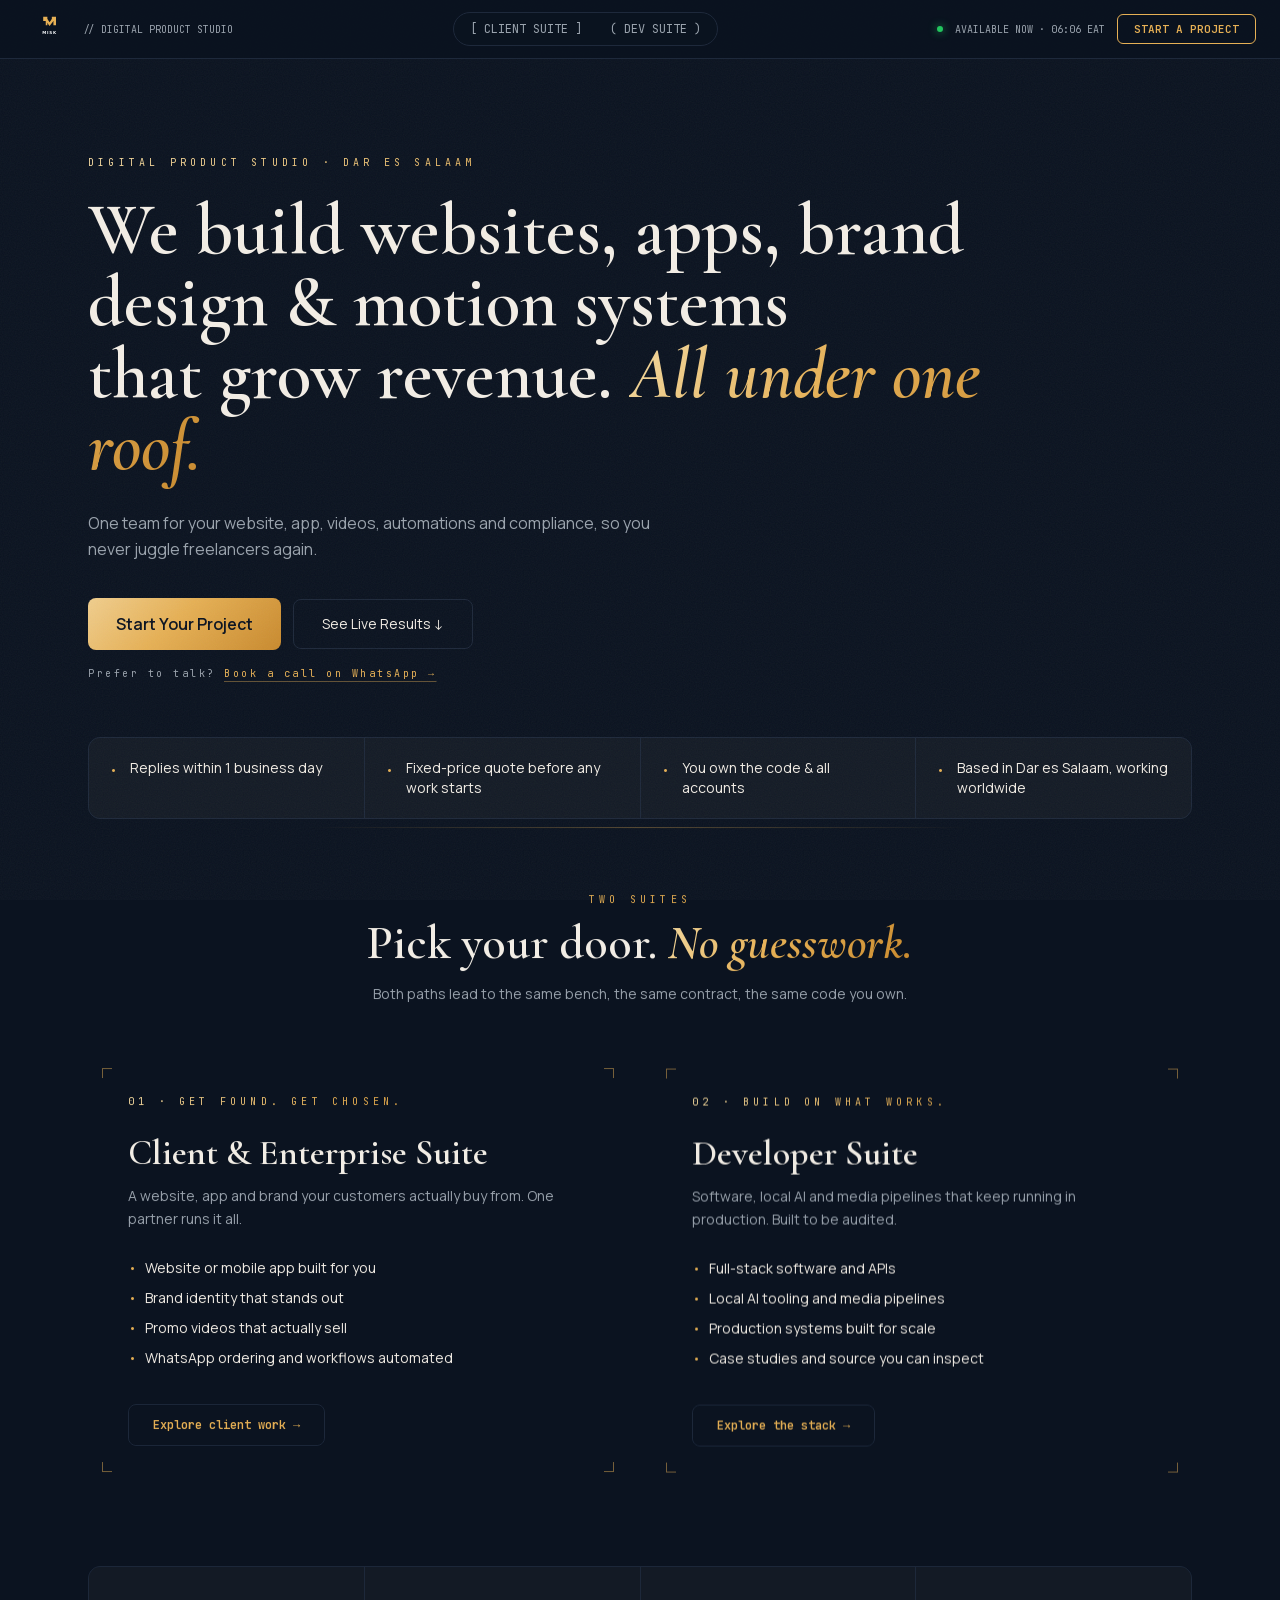
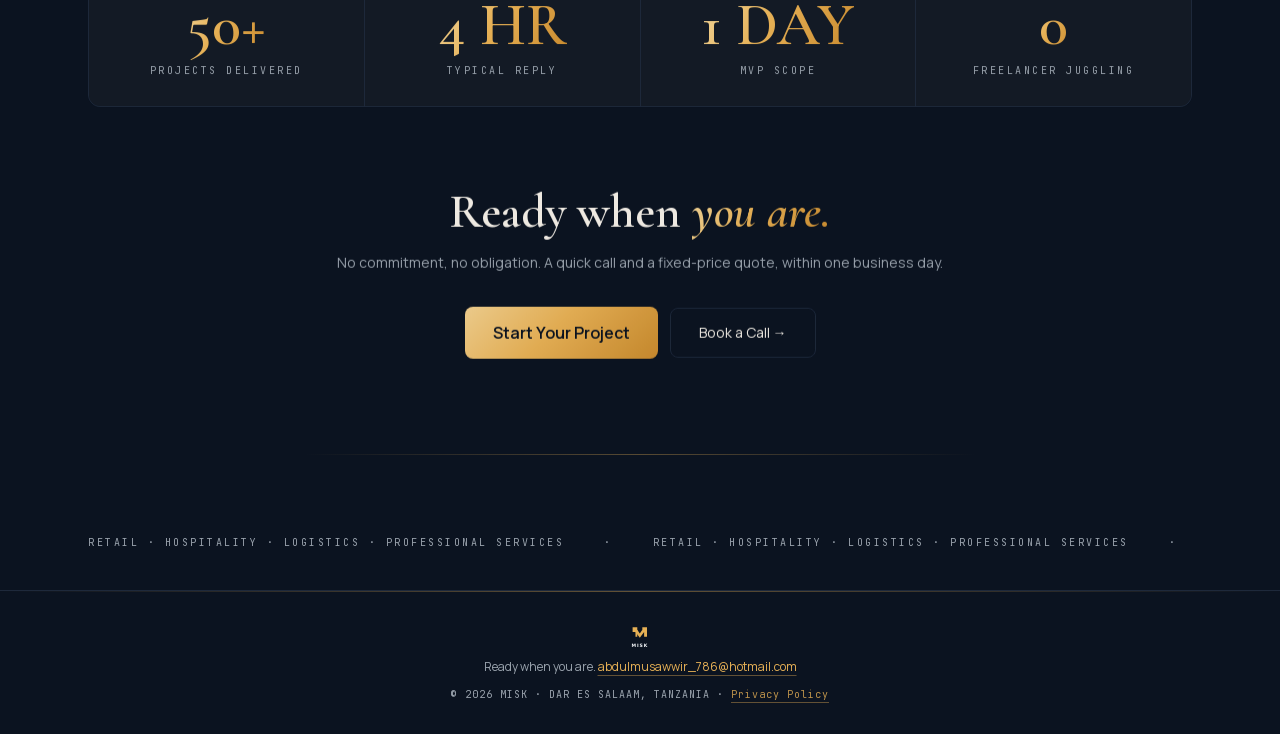
==== commit 69c3c481: "Deploy portfolio (local push)" ====
--- a/index.html
+++ b/index.html
@@ -1 +1 @@
-<!DOCTYPE html><html lang="en" class="__variable_1d4694 __variable_73ee6c __variable_3c557b"><head><meta charSet="utf-8"/><meta name="viewport" content="width=device-width, initial-scale=1"/><link rel="stylesheet" href="/_next/static/css/ec026889dba4ee2f.css" data-precedence="next"/><link rel="preload" as="script" fetchPriority="low" href="/_next/static/chunks/webpack-67505aeadfdf73b8.js"/><script src="/_next/static/chunks/fd9d1056-b11b2651f33aae7f.js" async=""></script><script src="/_next/static/chunks/117-e173c366e2bfd494.js" async=""></script><script src="/_next/static/chunks/main-app-1a9dd9c845050a62.js" async=""></script><script src="/_next/static/chunks/997-9fde5a6c9fcc2f93.js" async=""></script><script src="/_next/static/chunks/app/page-649304d35c5f783c.js" async=""></script><script src="/_next/static/chunks/app/layout-feffc0b25c8b799a.js" async=""></script><title>MISK · Pick your path</title><meta name="description" content="MISK is the digital product studio of Abdul Musawwir: websites and apps that grow your business, media that sells it, and advisory that keeps you compliant. One partner for all three."/><meta property="og:title" content="MISK · Pick your path"/><meta property="og:description" content="MISK is the digital product studio of Abdul Musawwir: websites and apps that grow your business, media that sells it, and advisory that keeps you compliant. One partner for all three."/><meta property="og:url" content="https://abdulmusawwir.github.io/"/><meta property="og:site_name" content="MISK"/><meta property="og:image:type" content="image/png"/><meta property="og:image:width" content="1200"/><meta property="og:image:height" content="630"/><meta property="og:image" content="https://abdulmusawwir.github.io/opengraph-image.png?def1c16df889c336"/><meta property="og:type" content="website"/><meta name="twitter:card" content="summary_large_image"/><meta name="twitter:title" content="MISK · Pick your path"/><meta name="twitter:description" content="MISK is the digital product studio of Abdul Musawwir: websites and apps that grow your business, media that sells it, and advisory that keeps you compliant. One partner for all three."/><meta name="twitter:image:type" content="image/png"/><meta name="twitter:image:width" content="1200"/><meta name="twitter:image:height" content="630"/><meta name="twitter:image" content="https://abdulmusawwir.github.io/opengraph-image.png?def1c16df889c336"/><link rel="icon" href="/icon.svg?94942f29dd67c2d0" type="image/svg+xml" sizes="any"/><script src="/_next/static/chunks/polyfills-42372ed130431b0a.js" noModule=""></script></head><body class="grain"><div class="min-h-screen bg-ink"></div><script src="/_next/static/chunks/webpack-67505aeadfdf73b8.js" async=""></script><script>(self.__next_f=self.__next_f||[]).push([0]);self.__next_f.push([2,null])</script><script>self.__next_f.push([1,"1:HL[\"/_next/static/css/ec026889dba4ee2f.css\",\"style\"]\n"])</script><script>self.__next_f.push([1,"2:I[2846,[],\"\"]\n4:I[1575,[\"997\",\"static/chunks/997-9fde5a6c9fcc2f93.js\",\"931\",\"static/chunks/app/page-649304d35c5f783c.js\"],\"default\"]\n5:I[1395,[\"185\",\"static/chunks/app/layout-feffc0b25c8b799a.js\"],\"default\"]\n6:I[4640,[\"185\",\"static/chunks/app/layout-feffc0b25c8b799a.js\"],\"default\"]\n7:I[4707,[],\"\"]\n8:I[6423,[],\"\"]\na:I[1060,[],\"\"]\nb:[]\n"])</script><script>self.__next_f.push([1,"0:[\"$\",\"$L2\",null,{\"buildId\":\"YHeBZclhUS8WyPiYKvL_m\",\"assetPrefix\":\"\",\"urlParts\":[\"\",\"\"],\"initialTree\":[\"\",{\"children\":[\"__PAGE__\",{}]},\"$undefined\",\"$undefined\",true],\"initialSeedData\":[\"\",{\"children\":[\"__PAGE__\",{},[[\"$L3\",[\"$\",\"$L4\",null,{}],null],null],null]},[[[[\"$\",\"link\",\"0\",{\"rel\":\"stylesheet\",\"href\":\"/_next/static/css/ec026889dba4ee2f.css\",\"precedence\":\"next\",\"crossOrigin\":\"$undefined\"}]],[\"$\",\"html\",null,{\"lang\":\"en\",\"className\":\"__variable_1d4694 __variable_73ee6c __variable_3c557b\",\"children\":[\"$\",\"body\",null,{\"className\":\"grain\",\"children\":[[\"$\",\"$L5\",null,{}],[\"$\",\"$L6\",null,{}],[\"$\",\"$L7\",null,{\"parallelRouterKey\":\"children\",\"segmentPath\":[\"children\"],\"error\":\"$undefined\",\"errorStyles\":\"$undefined\",\"errorScripts\":\"$undefined\",\"template\":[\"$\",\"$L8\",null,{}],\"templateStyles\":\"$undefined\",\"templateScripts\":\"$undefined\",\"notFound\":[[\"$\",\"title\",null,{\"children\":\"404: This page could not be found.\"}],[\"$\",\"div\",null,{\"style\":{\"fontFamily\":\"system-ui,\\\"Segoe UI\\\",Roboto,Helvetica,Arial,sans-serif,\\\"Apple Color Emoji\\\",\\\"Segoe UI Emoji\\\"\",\"height\":\"100vh\",\"textAlign\":\"center\",\"display\":\"flex\",\"flexDirection\":\"column\",\"alignItems\":\"center\",\"justifyContent\":\"center\"},\"children\":[\"$\",\"div\",null,{\"children\":[[\"$\",\"style\",null,{\"dangerouslySetInnerHTML\":{\"__html\":\"body{color:#000;background:#fff;margin:0}.next-error-h1{border-right:1px solid rgba(0,0,0,.3)}@media (prefers-color-scheme:dark){body{color:#fff;background:#000}.next-error-h1{border-right:1px solid rgba(255,255,255,.3)}}\"}}],[\"$\",\"h1\",null,{\"className\":\"next-error-h1\",\"style\":{\"display\":\"inline-block\",\"margin\":\"0 20px 0 0\",\"padding\":\"0 23px 0 0\",\"fontSize\":24,\"fontWeight\":500,\"verticalAlign\":\"top\",\"lineHeight\":\"49px\"},\"children\":\"404\"}],[\"$\",\"div\",null,{\"style\":{\"display\":\"inline-block\"},\"children\":[\"$\",\"h2\",null,{\"style\":{\"fontSize\":14,\"fontWeight\":400,\"lineHeight\":\"49px\",\"margin\":0},\"children\":\"This page could not be found.\"}]}]]}]}]],\"notFoundStyles\":[]}]]}]}]],null],null],\"couldBeIntercepted\":false,\"initialHead\":[null,\"$L9\"],\"globalErrorComponent\":\"$a\",\"missingSlots\":\"$Wb\"}]\n"])</script><script>self.__next_f.push([1,"9:[[\"$\",\"meta\",\"0\",{\"name\":\"viewport\",\"content\":\"width=device-width, initial-scale=1\"}],[\"$\",\"meta\",\"1\",{\"charSet\":\"utf-8\"}],[\"$\",\"title\",\"2\",{\"children\":\"MISK · Pick your path\"}],[\"$\",\"meta\",\"3\",{\"name\":\"description\",\"content\":\"MISK is the digital product studio of Abdul Musawwir: websites and apps that grow your business, media that sells it, and advisory that keeps you compliant. One partner for all three.\"}],[\"$\",\"meta\",\"4\",{\"property\":\"og:title\",\"content\":\"MISK · Pick your path\"}],[\"$\",\"meta\",\"5\",{\"property\":\"og:description\",\"content\":\"MISK is the digital product studio of Abdul Musawwir: websites and apps that grow your business, media that sells it, and advisory that keeps you compliant. One partner for all three.\"}],[\"$\",\"meta\",\"6\",{\"property\":\"og:url\",\"content\":\"https://abdulmusawwir.github.io/\"}],[\"$\",\"meta\",\"7\",{\"property\":\"og:site_name\",\"content\":\"MISK\"}],[\"$\",\"meta\",\"8\",{\"property\":\"og:image:type\",\"content\":\"image/png\"}],[\"$\",\"meta\",\"9\",{\"property\":\"og:image:width\",\"content\":\"1200\"}],[\"$\",\"meta\",\"10\",{\"property\":\"og:image:height\",\"content\":\"630\"}],[\"$\",\"meta\",\"11\",{\"property\":\"og:image\",\"content\":\"https://abdulmusawwir.github.io/opengraph-image.png?def1c16df889c336\"}],[\"$\",\"meta\",\"12\",{\"property\":\"og:type\",\"content\":\"website\"}],[\"$\",\"meta\",\"13\",{\"name\":\"twitter:card\",\"content\":\"summary_large_image\"}],[\"$\",\"meta\",\"14\",{\"name\":\"twitter:title\",\"content\":\"MISK · Pick your path\"}],[\"$\",\"meta\",\"15\",{\"name\":\"twitter:description\",\"content\":\"MISK is the digital product studio of Abdul Musawwir: websites and apps that grow your business, media that sells it, and advisory that keeps you compliant. One partner for all three.\"}],[\"$\",\"meta\",\"16\",{\"name\":\"twitter:image:type\",\"content\":\"image/png\"}],[\"$\",\"meta\",\"17\",{\"name\":\"twitter:image:width\",\"content\":\"1200\"}],[\"$\",\"meta\",\"18\",{\"name\":\"twitter:image:height\",\"content\":\"630\"}],[\"$\",\"meta\",\"19\",{\"name\":\"twitter:image\",\"content\":\"https://abdulmusawwir.github.io/opengraph-image.png?def1c16df889c336\"}],[\"$\",\"link\",\"20\",{\"rel\":\"icon\",\"href\":\"/icon.svg?94942f29dd67c2d0\",\"type\":\"image/svg+xml\",\"sizes\":\"any\"}]]\n"])</script><script>self.__next_f.push([1,"3:null\n"])</script></body></html>+<!DOCTYPE html><html lang="en" class="__variable_1d4694 __variable_73ee6c __variable_3c557b"><head><meta charSet="utf-8"/><meta name="viewport" content="width=device-width, initial-scale=1"/><link rel="stylesheet" href="/_next/static/css/5e34179b8de6ceaf.css" data-precedence="next"/><link rel="preload" as="script" fetchPriority="low" href="/_next/static/chunks/webpack-67505aeadfdf73b8.js"/><script src="/_next/static/chunks/fd9d1056-b11b2651f33aae7f.js" async=""></script><script src="/_next/static/chunks/117-e173c366e2bfd494.js" async=""></script><script src="/_next/static/chunks/main-app-1a9dd9c845050a62.js" async=""></script><script src="/_next/static/chunks/c15bf2b0-7971b3d333b0cf68.js" async=""></script><script src="/_next/static/chunks/972-8c0ee6fabcd1342f.js" async=""></script><script src="/_next/static/chunks/238-3d16936187fb8d29.js" async=""></script><script src="/_next/static/chunks/app/page-78da2cd2dba94aae.js" async=""></script><script src="/_next/static/chunks/app/layout-feffc0b25c8b799a.js" async=""></script><title>MISK · Digital Product Studio</title><meta name="description" content="MISK builds websites, apps, brand design and motion systems that grow revenue. Explore the Client Suite and the Developer Suite, all under one roof."/><meta property="og:title" content="MISK · Digital Product Studio"/><meta property="og:description" content="MISK builds websites, apps, brand design and motion systems that grow revenue. Explore the Client Suite and the Developer Suite, all under one roof."/><meta property="og:url" content="https://abdulmusawwir.github.io/"/><meta property="og:site_name" content="MISK"/><meta property="og:image:type" content="image/png"/><meta property="og:image:width" content="1200"/><meta property="og:image:height" content="630"/><meta property="og:image" content="https://abdulmusawwir.github.io/opengraph-image.png?def1c16df889c336"/><meta property="og:type" content="website"/><meta name="twitter:card" content="summary_large_image"/><meta name="twitter:title" content="MISK · Digital Product Studio"/><meta name="twitter:description" content="MISK builds websites, apps, brand design and motion systems that grow revenue. Explore the Client Suite and the Developer Suite, all under one roof."/><meta name="twitter:image:type" content="image/png"/><meta name="twitter:image:width" content="1200"/><meta name="twitter:image:height" content="630"/><meta name="twitter:image" content="https://abdulmusawwir.github.io/opengraph-image.png?def1c16df889c336"/><link rel="icon" href="/icon.svg?94942f29dd67c2d0" type="image/svg+xml" sizes="any"/><script src="/_next/static/chunks/polyfills-42372ed130431b0a.js" noModule=""></script></head><body class="grain"><div class="min-h-screen"><header class="glass sticky top-0 z-50 flex items-center justify-between px-6 py-3"><a class="flex items-center gap-2" aria-label="MISK, back to home" href="/"><svg viewBox="0 0 800 500" class="h-8 w-auto" fill="none" xmlns="http://www.w3.org/2000/svg" role="img" aria-label="MISK · Digital Product Studio"><g transform="translate(0, -10)"><g transform="translate(300, 70)"><path d="M0 0 H65 V130 H40 V65 H0 Z" fill="#E6B055"></path><path d="M135 0 H200 V130 H160 V65 H135 Z" fill="#E6B055"></path><path d="M65 35 L100 85 L135 35 L160 65 L100 145 L40 65 Z" fill="#E6B055"></path></g><text x="400" y="345" font-family="system-ui, -apple-system, sans-serif" font-size="64" font-weight="900" letter-spacing="12" fill="#F8FAFC" text-anchor="middle">MISK</text></g></svg><span class="hidden font-mono text-[10px] text-fog sm:inline">// DIGITAL PRODUCT STUDIO</span></a><nav class="flex gap-1 rounded-full border border-seam bg-ink/80 p-1 font-mono text-xs" aria-label="Suites"><a class="rounded-full px-3 py-1 transition text-fog hover:text-cream" href="/client/">[ CLIENT SUITE ]</a><a class="rounded-full px-3 py-1 transition text-fog hover:text-cream" href="/dev/">( DEV SUITE )</a></nav><div class="flex items-center gap-3"><div class="hidden lg:flex items-center gap-3 font-mono text-[10px] text-fog"><span class="h-1.5 w-1.5 rounded-full bg-green-500 animate-pulseSoft shadow-[0_0_8px_rgba(34,197,94,.8)]"></span><span>AVAILABLE NOW</span></div><button class="rounded-md px-4 py-1.5 font-mono text-[11px] font-semibold transition border border-brass text-brass hover:bg-brass hover:text-ink">START A PROJECT</button></div></header><section class="relative overflow-hidden"><div class="hero-wash pointer-events-none absolute inset-0" aria-hidden="true"></div><div data-hero-stagger="true" data-parallax="0.08" class="relative mx-auto max-w-6xl px-6 pb-12 pt-24"><p class="brass-text mb-6 font-mono text-[10px] tracking-[0.42em]">DIGITAL PRODUCT STUDIO · DAR ES SALAAM</p><h1 class="max-w-4xl font-display text-5xl font-semibold leading-[1.05] md:text-7xl">We build websites, apps, brand design &amp; motion systems<br/>that grow revenue. <em class="brass-text italic">All under one roof.</em></h1><p class="mt-7 max-w-xl text-base leading-relaxed text-fog">One team for your website, app, videos, automations and compliance, so you never juggle freelancers again.</p><div class="mt-9 flex flex-wrap items-center justify-start gap-3"><a href="mailto:abdulmusawwir_786@hotmail.com?subject=Turnkey%20Strategy%20Consultation" class="brass rounded-lg px-7 py-3.5 font-semibold text-ink transition hover:brightness-110 hover:shadow-glow">Start Your Project</a><a href="#suites" class="rounded-lg border border-seam px-7 py-3.5 text-sm transition hover:border-brass hover:bg-white/[.02]">See Live Results ↓</a></div><p class="mt-4 font-mono text-[10px] tracking-[0.25em] text-fog">Prefer to talk?<!-- --> <a href="https://wa.me/255782681781?text=Hi%20MISK%2C%20I%27d%20like%20to%20book%20a%20quick%20call%20about%20my%20project" target="_blank" rel="noopener noreferrer" class="text-brass underline decoration-brass/40 underline-offset-4 hover:decoration-brass">Book a call on WhatsApp →</a></p></div></section><section class="mx-auto max-w-6xl px-6 pb-2 pt-2" data-reveal="true"><ul class="grid gap-px overflow-hidden rounded-xl border border-seam bg-seam sm:grid-cols-2 lg:grid-cols-4"><li class="flex items-start gap-3 bg-panel p-5 text-sm text-cream"><span aria-hidden="true" class="mt-0.5 text-brass">•</span><span>Replies within 1 business day</span></li><li class="flex items-start gap-3 bg-panel p-5 text-sm text-cream"><span aria-hidden="true" class="mt-0.5 text-brass">•</span><span>Fixed-price quote before any work starts</span></li><li class="flex items-start gap-3 bg-panel p-5 text-sm text-cream"><span aria-hidden="true" class="mt-0.5 text-brass">•</span><span>You own the code &amp; all accounts</span></li><li class="flex items-start gap-3 bg-panel p-5 text-sm text-cream"><span aria-hidden="true" class="mt-0.5 text-brass">•</span><span>Based in Dar es Salaam, working worldwide</span></li></ul></section><div class="rule mx-auto max-w-2xl" data-reveal="true"></div><section id="suites" class="mx-auto max-w-6xl scroll-mt-24 px-6 pb-20 pt-16"><div class="mb-12 text-center" data-reveal="true"><p class="brass-text mb-3 font-mono text-[10px] tracking-[0.42em]">TWO SUITES</p><h2 class="font-display text-5xl font-semibold">Pick your door. <em class="brass-text italic">No guesswork.</em></h2><p class="mx-auto mt-4 max-w-xl text-sm leading-relaxed text-fog">Both paths lead to the same bench, the same contract, the same code you own.</p></div><div class="grid gap-6 md:grid-cols-2"><article data-reveal="true" data-reveal-delay="0" class="panel relative rounded-2xl p-10"><span class="tick border-l border-t" style="top:14px;left:14px"></span><span class="tick border-r border-t" style="top:14px;right:14px"></span><span class="tick border-b border-l" style="bottom:14px;left:14px"></span><span class="tick border-b border-r" style="bottom:14px;right:14px"></span><p class="brass-text mb-6 font-mono text-[10px] tracking-[0.42em]">01<!-- --> · <!-- -->GET FOUND. GET CHOSEN.</p><h3 class="font-display text-4xl font-semibold">Client &amp; Enterprise Suite</h3><p class="mt-3 text-sm leading-relaxed text-fog">A website, app and brand your customers actually buy from. One partner runs it all.</p><ul class="mt-7 space-y-2.5 text-sm text-cream"><li><span aria-hidden="true" class="mr-2 text-brass">•</span>Website or mobile app built for you</li><li><span aria-hidden="true" class="mr-2 text-brass">•</span>Brand identity that stands out</li><li><span aria-hidden="true" class="mr-2 text-brass">•</span>Promo videos that actually sell</li><li><span aria-hidden="true" class="mr-2 text-brass">•</span>WhatsApp ordering and workflows automated</li></ul><a href="/client/" class="mt-9 inline-flex items-center gap-2 rounded-lg border border-seam px-6 py-3 font-mono text-xs font-semibold text-brass transition hover:border-brass hover:bg-brass/5">Explore client work →</a></article><article data-reveal="true" data-reveal-delay="0.14" class="panel relative rounded-2xl p-10"><span class="tick border-l border-t" style="top:14px;left:14px"></span><span class="tick border-r border-t" style="top:14px;right:14px"></span><span class="tick border-b border-l" style="bottom:14px;left:14px"></span><span class="tick border-b border-r" style="bottom:14px;right:14px"></span><p class="brass-text mb-6 font-mono text-[10px] tracking-[0.42em]">02<!-- --> · <!-- -->BUILD ON WHAT WORKS.</p><h3 class="font-display text-4xl font-semibold">Developer Suite</h3><p class="mt-3 text-sm leading-relaxed text-fog">Software, local AI and media pipelines that keep running in production. Built to be audited.</p><ul class="mt-7 space-y-2.5 text-sm text-cream"><li><span aria-hidden="true" class="mr-2 text-brass">•</span>Full-stack software and APIs</li><li><span aria-hidden="true" class="mr-2 text-brass">•</span>Local AI tooling and media pipelines</li><li><span aria-hidden="true" class="mr-2 text-brass">•</span>Production systems built for scale</li><li><span aria-hidden="true" class="mr-2 text-brass">•</span>Case studies and source you can inspect</li></ul><a href="/dev/" class="mt-9 inline-flex items-center gap-2 rounded-lg border border-seam px-6 py-3 font-mono text-xs font-semibold text-brass transition hover:border-brass hover:bg-brass/5">Explore the stack →</a></article></div></section><section class="mx-auto max-w-6xl px-6 pb-20" data-reveal="true"><ul class="grid grid-cols-2 gap-px overflow-hidden rounded-xl border border-seam bg-seam md:grid-cols-4"><li class="bg-panel p-7 text-center"><span class="brass-text font-display text-5xl font-semibold md:text-6xl">50+</span><span class="mt-2 block font-mono text-[10px] tracking-[0.25em] text-fog">PROJECTS DELIVERED</span></li><li class="bg-panel p-7 text-center"><span class="brass-text font-display text-5xl font-semibold md:text-6xl">4 HR</span><span class="mt-2 block font-mono text-[10px] tracking-[0.25em] text-fog">TYPICAL REPLY</span></li><li class="bg-panel p-7 text-center"><span class="brass-text font-display text-5xl font-semibold md:text-6xl">1 DAY</span><span class="mt-2 block font-mono text-[10px] tracking-[0.25em] text-fog">MVP SCOPE</span></li><li class="bg-panel p-7 text-center"><span class="brass-text font-display text-5xl font-semibold md:text-6xl">0</span><span class="mt-2 block font-mono text-[10px] tracking-[0.25em] text-fog">FREELANCER JUGGLING</span></li></ul></section><section class="mx-auto max-w-3xl px-6 pb-24 text-center" data-reveal="true"><h2 class="font-display text-5xl font-semibold">Ready when <em class="brass-text italic">you are.</em></h2><p class="mt-4 text-sm leading-relaxed text-fog">No commitment, no obligation. A quick call and a fixed-price quote, within one business day.</p><div class="mt-8 flex flex-wrap items-center justify-center gap-3"><a href="mailto:abdulmusawwir_786@hotmail.com?subject=Turnkey%20Strategy%20Consultation" class="brass rounded-lg px-7 py-3.5 font-semibold text-ink transition hover:brightness-110 hover:shadow-glow">Start Your Project</a><a href="https://wa.me/255782681781?text=Hi%20MISK%2C%20I%27d%20like%20to%20talk%20about%20a%20project" target="_blank" rel="noopener noreferrer" class="rounded-lg border border-seam px-7 py-3.5 text-sm transition hover:border-brass hover:bg-white/[.02]">Book a Call →</a></div></section><div class="rule mx-auto max-w-2xl"></div><section class="mx-auto max-w-6xl px-6 pb-10 pt-20"><div class="marquee overflow-hidden font-mono text-[10px] tracking-[0.25em] text-fog"><div class="marquee-track"><span class="marquee-unit">RETAIL · HOSPITALITY · LOGISTICS · PROFESSIONAL SERVICES</span><span class="marquee-unit" aria-hidden="true">RETAIL · HOSPITALITY · LOGISTICS · PROFESSIONAL SERVICES</span></div></div></section><footer class="relative border-t border-seam py-8 text-center"><div class="seam-top"></div><svg viewBox="0 0 800 500" class="mx-auto h-9 w-auto" fill="none" xmlns="http://www.w3.org/2000/svg" role="img" aria-label="MISK · Digital Product Studio"><g transform="translate(0, -10)"><g transform="translate(300, 70)"><path d="M0 0 H65 V130 H40 V65 H0 Z" fill="#E6B055"></path><path d="M135 0 H200 V130 H160 V65 H135 Z" fill="#E6B055"></path><path d="M65 35 L100 85 L135 35 L160 65 L100 145 L40 65 Z" fill="#E6B055"></path></g><text x="400" y="345" font-family="system-ui, -apple-system, sans-serif" font-size="64" font-weight="900" letter-spacing="12" fill="#F8FAFC" text-anchor="middle">MISK</text></g></svg><p class="text-xs text-fog">Ready when you are.<!-- --> <a class="text-brass underline decoration-brass/40 underline-offset-4 hover:decoration-brass" href="mailto:abdulmusawwir_786@hotmail.com">abdulmusawwir_786@hotmail.com</a></p><p class="mt-3 font-mono text-[10px] tracking-widest text-fog">© 2026 MISK · DAR ES SALAAM, TANZANIA ·<!-- --> <a class="text-brass/80 underline decoration-brass/40 underline-offset-4 hover:text-brass" href="/privacy/">Privacy Policy</a></p></footer></div><script src="/_next/static/chunks/webpack-67505aeadfdf73b8.js" async=""></script><script>(self.__next_f=self.__next_f||[]).push([0]);self.__next_f.push([2,null])</script><script>self.__next_f.push([1,"1:HL[\"/_next/static/css/5e34179b8de6ceaf.css\",\"style\"]\n"])</script><script>self.__next_f.push([1,"2:I[2846,[],\"\"]\n4:I[8244,[\"922\",\"static/chunks/c15bf2b0-7971b3d333b0cf68.js\",\"972\",\"static/chunks/972-8c0ee6fabcd1342f.js\",\"238\",\"static/chunks/238-3d16936187fb8d29.js\",\"931\",\"static/chunks/app/page-78da2cd2dba94aae.js\"],\"default\"]\n5:I[2225,[\"922\",\"static/chunks/c15bf2b0-7971b3d333b0cf68.js\",\"972\",\"static/chunks/972-8c0ee6fabcd1342f.js\",\"238\",\"static/chunks/238-3d16936187fb8d29.js\",\"931\",\"static/chunks/app/page-78da2cd2dba94aae.js\"],\"default\"]\n6:I[2972,[\"922\",\"static/chunks/c15bf2b0-7971b3d333b0cf68.js\",\"972\",\"static/chunks/972-8c0ee6fabcd1342f.js\",\"238\",\"static/chunks/238-3d16936187fb8d29.js\",\"931\",\"static/chunks/app/page-78da2cd2dba94aae.js\"],\"\"]\n7:I[1395,[\"185\",\"static/chunks/app/layout-feffc0b25c8b799a.js\"],\"default\"]\n8:I[4640,[\"185\",\"static/chunks/app/layout-feffc0b25c8b799a.js\"],\"default\"]\n9:I[4707,[],\"\"]\na:I[6423,[],\"\"]\nc:I[1060,[],\"\"]\nd:[]\n"])</script><script>self.__next_f.push([1,"0:[\"$\",\"$L2\",null,{\"buildId\":\"nYmcxK31E8uXiNOUf006U\",\"assetPrefix\":\"\",\"urlParts\":[\"\",\"\"],\"initialTree\":[\"\",{\"children\":[\"__PAGE__\",{}]},\"$undefined\",\"$undefined\",true],\"initialSeedData\":[\"\",{\"children\":[\"__PAGE__\",{},[[\"$L3\",[\"$\",\"div\",null,{\"className\":\"min-h-screen\",\"children\":[[\"$\",\"$L4\",null,{}],[\"$\",\"section\",null,{\"className\":\"relative overflow-hidden\",\"children\":[[\"$\",\"div\",null,{\"className\":\"hero-wash pointer-events-none absolute inset-0\",\"aria-hidden\":true}],[\"$\",\"div\",null,{\"data-hero-stagger\":true,\"data-parallax\":\"0.08\",\"className\":\"relative mx-auto max-w-6xl px-6 pb-12 pt-24\",\"children\":[[\"$\",\"p\",null,{\"className\":\"brass-text mb-6 font-mono text-[10px] tracking-[0.42em]\",\"children\":\"DIGITAL PRODUCT STUDIO · DAR ES SALAAM\"}],[\"$\",\"h1\",null,{\"className\":\"max-w-4xl font-display text-5xl font-semibold leading-[1.05] md:text-7xl\",\"children\":[\"We build websites, apps, brand design \u0026 motion systems\",[\"$\",\"br\",null,{}],\"that grow revenue. \",[\"$\",\"em\",null,{\"className\":\"brass-text italic\",\"children\":\"All under one roof.\"}]]}],[\"$\",\"p\",null,{\"className\":\"mt-7 max-w-xl text-base leading-relaxed text-fog\",\"children\":\"One team for your website, app, videos, automations and compliance, so you never juggle freelancers again.\"}],[\"$\",\"div\",null,{\"className\":\"mt-9 flex flex-wrap items-center justify-start gap-3\",\"children\":[[\"$\",\"a\",null,{\"href\":\"mailto:abdulmusawwir_786@hotmail.com?subject=Turnkey%20Strategy%20Consultation\",\"className\":\"brass rounded-lg px-7 py-3.5 font-semibold text-ink transition hover:brightness-110 hover:shadow-glow\",\"children\":\"Start Your Project\"}],[\"$\",\"a\",null,{\"href\":\"#suites\",\"className\":\"rounded-lg border border-seam px-7 py-3.5 text-sm transition hover:border-brass hover:bg-white/[.02]\",\"children\":\"See Live Results ↓\"}]]}],[\"$\",\"p\",null,{\"className\":\"mt-4 font-mono text-[10px] tracking-[0.25em] text-fog\",\"children\":[\"Prefer to talk?\",\" \",[\"$\",\"a\",null,{\"href\":\"https://wa.me/255782681781?text=Hi%20MISK%2C%20I%27d%20like%20to%20book%20a%20quick%20call%20about%20my%20project\",\"target\":\"_blank\",\"rel\":\"noopener noreferrer\",\"className\":\"text-brass underline decoration-brass/40 underline-offset-4 hover:decoration-brass\",\"children\":\"Book a call on WhatsApp →\"}]]}]]}]]}],[\"$\",\"section\",null,{\"className\":\"mx-auto max-w-6xl px-6 pb-2 pt-2\",\"data-reveal\":true,\"children\":[\"$\",\"ul\",null,{\"className\":\"grid gap-px overflow-hidden rounded-xl border border-seam bg-seam sm:grid-cols-2 lg:grid-cols-4\",\"children\":[[\"$\",\"li\",\"Replies within 1 business day\",{\"className\":\"flex items-start gap-3 bg-panel p-5 text-sm text-cream\",\"children\":[[\"$\",\"span\",null,{\"aria-hidden\":true,\"className\":\"mt-0.5 text-brass\",\"children\":\"•\"}],[\"$\",\"span\",null,{\"children\":\"Replies within 1 business day\"}]]}],[\"$\",\"li\",\"Fixed-price quote before any work starts\",{\"className\":\"flex items-start gap-3 bg-panel p-5 text-sm text-cream\",\"children\":[[\"$\",\"span\",null,{\"aria-hidden\":true,\"className\":\"mt-0.5 text-brass\",\"children\":\"•\"}],[\"$\",\"span\",null,{\"children\":\"Fixed-price quote before any work starts\"}]]}],[\"$\",\"li\",\"You own the code \u0026 all accounts\",{\"className\":\"flex items-start gap-3 bg-panel p-5 text-sm text-cream\",\"children\":[[\"$\",\"span\",null,{\"aria-hidden\":true,\"className\":\"mt-0.5 text-brass\",\"children\":\"•\"}],[\"$\",\"span\",null,{\"children\":\"You own the code \u0026 all accounts\"}]]}],[\"$\",\"li\",\"Based in Dar es Salaam, working worldwide\",{\"className\":\"flex items-start gap-3 bg-panel p-5 text-sm text-cream\",\"children\":[[\"$\",\"span\",null,{\"aria-hidden\":true,\"className\":\"mt-0.5 text-brass\",\"children\":\"•\"}],[\"$\",\"span\",null,{\"children\":\"Based in Dar es Salaam, working worldwide\"}]]}]]}]}],[\"$\",\"div\",null,{\"className\":\"rule mx-auto max-w-2xl\",\"data-reveal\":true}],[\"$\",\"section\",null,{\"id\":\"suites\",\"className\":\"mx-auto max-w-6xl scroll-mt-24 px-6 pb-20 pt-16\",\"children\":[[\"$\",\"div\",null,{\"className\":\"mb-12 text-center\",\"data-reveal\":true,\"children\":[[\"$\",\"p\",null,{\"className\":\"brass-text mb-3 font-mono text-[10px] tracking-[0.42em]\",\"children\":\"TWO SUITES\"}],[\"$\",\"h2\",null,{\"className\":\"font-display text-5xl font-semibold\",\"children\":[\"Pick your door. \",[\"$\",\"em\",null,{\"className\":\"brass-text italic\",\"children\":\"No guesswork.\"}]]}],[\"$\",\"p\",null,{\"className\":\"mx-auto mt-4 max-w-xl text-sm leading-relaxed text-fog\",\"children\":\"Both paths lead to the same bench, the same contract, the same code you own.\"}]]}],[\"$\",\"div\",null,{\"className\":\"grid gap-6 md:grid-cols-2\",\"children\":[[\"$\",\"article\",\"01\",{\"data-reveal\":true,\"data-reveal-delay\":0,\"className\":\"panel relative rounded-2xl p-10\",\"children\":[[\"$\",\"span\",null,{\"className\":\"tick border-l border-t\",\"style\":{\"top\":14,\"left\":14}}],[\"$\",\"span\",null,{\"className\":\"tick border-r border-t\",\"style\":{\"top\":14,\"right\":14}}],[\"$\",\"span\",null,{\"className\":\"tick border-b border-l\",\"style\":{\"bottom\":14,\"left\":14}}],[\"$\",\"span\",null,{\"className\":\"tick border-b border-r\",\"style\":{\"bottom\":14,\"right\":14}}],[\"$\",\"p\",null,{\"className\":\"brass-text mb-6 font-mono text-[10px] tracking-[0.42em]\",\"children\":[\"01\",\" · \",\"GET FOUND. GET CHOSEN.\"]}],[\"$\",\"h3\",null,{\"className\":\"font-display text-4xl font-semibold\",\"children\":\"Client \u0026 Enterprise Suite\"}],[\"$\",\"p\",null,{\"className\":\"mt-3 text-sm leading-relaxed text-fog\",\"children\":\"A website, app and brand your customers actually buy from. One partner runs it all.\"}],[\"$\",\"ul\",null,{\"className\":\"mt-7 space-y-2.5 text-sm text-cream\",\"children\":[[\"$\",\"li\",\"Website or mobile app built for you\",{\"children\":[[\"$\",\"span\",null,{\"aria-hidden\":true,\"className\":\"mr-2 text-brass\",\"children\":\"•\"}],\"Website or mobile app built for you\"]}],[\"$\",\"li\",\"Brand identity that stands out\",{\"children\":[[\"$\",\"span\",null,{\"aria-hidden\":true,\"className\":\"mr-2 text-brass\",\"children\":\"•\"}],\"Brand identity that stands out\"]}],[\"$\",\"li\",\"Promo videos that actually sell\",{\"children\":[[\"$\",\"span\",null,{\"aria-hidden\":true,\"className\":\"mr-2 text-brass\",\"children\":\"•\"}],\"Promo videos that actually sell\"]}],[\"$\",\"li\",\"WhatsApp ordering and workflows automated\",{\"children\":[[\"$\",\"span\",null,{\"aria-hidden\":true,\"className\":\"mr-2 text-brass\",\"children\":\"•\"}],\"WhatsApp ordering and workflows automated\"]}]]}],[\"$\",\"a\",null,{\"href\":\"/client/\",\"className\":\"mt-9 inline-flex items-center gap-2 rounded-lg border border-seam px-6 py-3 font-mono text-xs font-semibold text-brass transition hover:border-brass hover:bg-brass/5\",\"children\":\"Explore client work →\"}]]}],[\"$\",\"article\",\"02\",{\"data-reveal\":true,\"data-reveal-delay\":0.14,\"className\":\"panel relative rounded-2xl p-10\",\"children\":[[\"$\",\"span\",null,{\"className\":\"tick border-l border-t\",\"style\":{\"top\":14,\"left\":14}}],[\"$\",\"span\",null,{\"className\":\"tick border-r border-t\",\"style\":{\"top\":14,\"right\":14}}],[\"$\",\"span\",null,{\"className\":\"tick border-b border-l\",\"style\":{\"bottom\":14,\"left\":14}}],[\"$\",\"span\",null,{\"className\":\"tick border-b border-r\",\"style\":{\"bottom\":14,\"right\":14}}],[\"$\",\"p\",null,{\"className\":\"brass-text mb-6 font-mono text-[10px] tracking-[0.42em]\",\"children\":[\"02\",\" · \",\"BUILD ON WHAT WORKS.\"]}],[\"$\",\"h3\",null,{\"className\":\"font-display text-4xl font-semibold\",\"children\":\"Developer Suite\"}],[\"$\",\"p\",null,{\"className\":\"mt-3 text-sm leading-relaxed text-fog\",\"children\":\"Software, local AI and media pipelines that keep running in production. Built to be audited.\"}],[\"$\",\"ul\",null,{\"className\":\"mt-7 space-y-2.5 text-sm text-cream\",\"children\":[[\"$\",\"li\",\"Full-stack software and APIs\",{\"children\":[[\"$\",\"span\",null,{\"aria-hidden\":true,\"className\":\"mr-2 text-brass\",\"children\":\"•\"}],\"Full-stack software and APIs\"]}],[\"$\",\"li\",\"Local AI tooling and media pipelines\",{\"children\":[[\"$\",\"span\",null,{\"aria-hidden\":true,\"className\":\"mr-2 text-brass\",\"children\":\"•\"}],\"Local AI tooling and media pipelines\"]}],[\"$\",\"li\",\"Production systems built for scale\",{\"children\":[[\"$\",\"span\",null,{\"aria-hidden\":true,\"className\":\"mr-2 text-brass\",\"children\":\"•\"}],\"Production systems built for scale\"]}],[\"$\",\"li\",\"Case studies and source you can inspect\",{\"children\":[[\"$\",\"span\",null,{\"aria-hidden\":true,\"className\":\"mr-2 text-brass\",\"children\":\"•\"}],\"Case studies and source you can inspect\"]}]]}],[\"$\",\"a\",null,{\"href\":\"/dev/\",\"className\":\"mt-9 inline-flex items-center gap-2 rounded-lg border border-seam px-6 py-3 font-mono text-xs font-semibold text-brass transition hover:border-brass hover:bg-brass/5\",\"children\":\"Explore the stack →\"}]]}]]}]]}],[\"$\",\"section\",null,{\"className\":\"mx-auto max-w-6xl px-6 pb-20\",\"data-reveal\":true,\"children\":[\"$\",\"ul\",null,{\"className\":\"grid grid-cols-2 gap-px overflow-hidden rounded-xl border border-seam bg-seam md:grid-cols-4\",\"children\":[[\"$\",\"li\",\"PROJECTS DELIVERED\",{\"className\":\"bg-panel p-7 text-center\",\"children\":[[\"$\",\"span\",null,{\"className\":\"brass-text font-display text-5xl font-semibold md:text-6xl\",\"children\":\"50+\"}],[\"$\",\"span\",null,{\"className\":\"mt-2 block font-mono text-[10px] tracking-[0.25em] text-fog\",\"children\":\"PROJECTS DELIVERED\"}]]}],[\"$\",\"li\",\"TYPICAL REPLY\",{\"className\":\"bg-panel p-7 text-center\",\"children\":[[\"$\",\"span\",null,{\"className\":\"brass-text font-display text-5xl font-semibold md:text-6xl\",\"children\":\"4 HR\"}],[\"$\",\"span\",null,{\"className\":\"mt-2 block font-mono text-[10px] tracking-[0.25em] text-fog\",\"children\":\"TYPICAL REPLY\"}]]}],[\"$\",\"li\",\"MVP SCOPE\",{\"className\":\"bg-panel p-7 text-center\",\"children\":[[\"$\",\"span\",null,{\"className\":\"brass-text font-display text-5xl font-semibold md:text-6xl\",\"children\":\"1 DAY\"}],[\"$\",\"span\",null,{\"className\":\"mt-2 block font-mono text-[10px] tracking-[0.25em] text-fog\",\"children\":\"MVP SCOPE\"}]]}],[\"$\",\"li\",\"FREELANCER JUGGLING\",{\"className\":\"bg-panel p-7 text-center\",\"children\":[[\"$\",\"span\",null,{\"className\":\"brass-text font-display text-5xl font-semibold md:text-6xl\",\"children\":\"0\"}],[\"$\",\"span\",null,{\"className\":\"mt-2 block font-mono text-[10px] tracking-[0.25em] text-fog\",\"children\":\"FREELANCER JUGGLING\"}]]}]]}]}],[\"$\",\"section\",null,{\"className\":\"mx-auto max-w-3xl px-6 pb-24 text-center\",\"data-reveal\":true,\"children\":[[\"$\",\"h2\",null,{\"className\":\"font-display text-5xl font-semibold\",\"children\":[\"Ready when \",[\"$\",\"em\",null,{\"className\":\"brass-text italic\",\"children\":\"you are.\"}]]}],[\"$\",\"p\",null,{\"className\":\"mt-4 text-sm leading-relaxed text-fog\",\"children\":\"No commitment, no obligation. A quick call and a fixed-price quote, within one business day.\"}],[\"$\",\"div\",null,{\"className\":\"mt-8 flex flex-wrap items-center justify-center gap-3\",\"children\":[[\"$\",\"a\",null,{\"href\":\"mailto:abdulmusawwir_786@hotmail.com?subject=Turnkey%20Strategy%20Consultation\",\"className\":\"brass rounded-lg px-7 py-3.5 font-semibold text-ink transition hover:brightness-110 hover:shadow-glow\",\"children\":\"Start Your Project\"}],[\"$\",\"a\",null,{\"href\":\"https://wa.me/255782681781?text=Hi%20MISK%2C%20I%27d%20like%20to%20talk%20about%20a%20project\",\"target\":\"_blank\",\"rel\":\"noopener noreferrer\",\"className\":\"rounded-lg border border-seam px-7 py-3.5 text-sm transition hover:border-brass hover:bg-white/[.02]\",\"children\":\"Book a Call →\"}]]}]]}],[\"$\",\"div\",null,{\"className\":\"rule mx-auto max-w-2xl\"}],[\"$\",\"section\",null,{\"className\":\"mx-auto max-w-6xl px-6 pb-10 pt-20\",\"children\":[\"$\",\"div\",null,{\"className\":\"marquee overflow-hidden font-mono text-[10px] tracking-[0.25em] text-fog\",\"children\":[\"$\",\"div\",null,{\"className\":\"marquee-track\",\"children\":[[\"$\",\"span\",null,{\"className\":\"marquee-unit\",\"children\":\"RETAIL · HOSPITALITY · LOGISTICS · PROFESSIONAL SERVICES\"}],[\"$\",\"span\",null,{\"className\":\"marquee-unit\",\"aria-hidden\":true,\"children\":\"RETAIL · HOSPITALITY · LOGISTICS · PROFESSIONAL SERVICES\"}]]}]}]}],[\"$\",\"$L5\",null,{}],[\"$\",\"footer\",null,{\"className\":\"relative border-t border-seam py-8 text-center\",\"children\":[[\"$\",\"div\",null,{\"className\":\"seam-top\"}],[[\"$\",\"svg\",null,{\"viewBox\":\"0 0 800 500\",\"className\":\"mx-auto h-9 w-auto\",\"fill\":\"none\",\"xmlns\":\"http://www.w3.org/2000/svg\",\"role\":\"img\",\"aria-label\":\"MISK · Digital Product Studio\",\"children\":[\"$\",\"g\",null,{\"transform\":\"translate(0, -10)\",\"children\":[[\"$\",\"g\",null,{\"transform\":\"translate(300, 70)\",\"children\":[[\"$\",\"path\",null,{\"d\":\"M0 0 H65 V130 H40 V65 H0 Z\",\"fill\":\"#E6B055\"}],[\"$\",\"path\",null,{\"d\":\"M135 0 H200 V130 H160 V65 H135 Z\",\"fill\":\"#E6B055\"}],[\"$\",\"path\",null,{\"d\":\"M65 35 L100 85 L135 35 L160 65 L100 145 L40 65 Z\",\"fill\":\"#E6B055\"}]]}],[\"$\",\"text\",null,{\"x\":\"400\",\"y\":\"345\",\"fontFamily\":\"system-ui, -apple-system, sans-serif\",\"fontSize\":\"64\",\"fontWeight\":\"900\",\"letterSpacing\":\"12\",\"fill\":\"#F8FAFC\",\"textAnchor\":\"middle\",\"children\":\"MISK\"}],false]}]}],[\"$\",\"p\",null,{\"className\":\"text-xs text-fog\",\"children\":[\"Ready when you are.\",\" \",[\"$\",\"a\",null,{\"className\":\"text-brass underline decoration-brass/40 underline-offset-4 hover:decoration-brass\",\"href\":\"mailto:abdulmusawwir_786@hotmail.com\",\"children\":\"abdulmusawwir_786@hotmail.com\"}]]}],[\"$\",\"p\",null,{\"className\":\"mt-3 font-mono text-[10px] tracking-widest text-fog\",\"children\":[\"© 2026 MISK · DAR ES SALAAM, TANZANIA ·\",\" \",[\"$\",\"$L6\",null,{\"href\":\"/privacy/\",\"className\":\"text-brass/80 underline decoration-brass/40 underline-offset-4 hover:text-brass\",\"children\":\"Privacy Policy\"}]]}]]]}]]}],null],null],null]},[[[[\"$\",\"link\",\"0\",{\"rel\":\"stylesheet\",\"href\":\"/_next/static/css/5e34179b8de6ceaf.css\",\"precedence\":\"next\",\"crossOrigin\":\"$undefined\"}]],[\"$\",\"html\",null,{\"lang\":\"en\",\"className\":\"__variable_1d4694 __variable_73ee6c __variable_3c557b\",\"children\":[\"$\",\"body\",null,{\"className\":\"grain\",\"children\":[[\"$\",\"$L7\",null,{}],[\"$\",\"$L8\",null,{}],[\"$\",\"$L9\",null,{\"parallelRouterKey\":\"children\",\"segmentPath\":[\"children\"],\"error\":\"$undefined\",\"errorStyles\":\"$undefined\",\"errorScripts\":\"$undefined\",\"template\":[\"$\",\"$La\",null,{}],\"templateStyles\":\"$undefined\",\"templateScripts\":\"$undefined\",\"notFound\":[[\"$\",\"title\",null,{\"children\":\"404: This page could not be found.\"}],[\"$\",\"div\",null,{\"style\":{\"fontFamily\":\"system-ui,\\\"Segoe UI\\\",Roboto,Helvetica,Arial,sans-serif,\\\"Apple Color Emoji\\\",\\\"Segoe UI Emoji\\\"\",\"height\":\"100vh\",\"textAlign\":\"center\",\"display\":\"flex\",\"flexDirection\":\"column\",\"alignItems\":\"center\",\"justifyContent\":\"center\"},\"children\":[\"$\",\"div\",null,{\"children\":[[\"$\",\"style\",null,{\"dangerouslySetInnerHTML\":{\"__html\":\"body{color:#000;background:#fff;margin:0}.next-error-h1{border-right:1px solid rgba(0,0,0,.3)}@media (prefers-color-scheme:dark){body{color:#fff;background:#000}.next-error-h1{border-right:1px solid rgba(255,255,255,.3)}}\"}}],[\"$\",\"h1\",null,{\"className\":\"next-error-h1\",\"style\":{\"display\":\"inline-block\",\"margin\":\"0 20px 0 0\",\"padding\":\"0 23px 0 0\",\"fontSize\":24,\"fontWeight\":500,\"verticalAlign\":\"top\",\"lineHeight\":\"49px\"},\"children\":\"404\"}],[\"$\",\"div\",null,{\"style\":{\"display\":\"inline-block\"},\"children\":[\"$\",\"h2\",null,{\"style\":{\"fontSize\":14,\"fontWeight\":400,\"lineHeight\":\"49px\",\"margin\":0},\"children\":\"This page could not be found.\"}]}]]}]}]],\"notFoundStyles\":[]}]]}]}]],null],null],\"couldBeIntercepted\":false,\"initialHead\":[null,\"$Lb\"],\"globalErrorComponent\":\"$c\",\"missingSlots\":\"$Wd\"}]\n"])</script><script>self.__next_f.push([1,"b:[[\"$\",\"meta\",\"0\",{\"name\":\"viewport\",\"content\":\"width=device-width, initial-scale=1\"}],[\"$\",\"meta\",\"1\",{\"charSet\":\"utf-8\"}],[\"$\",\"title\",\"2\",{\"children\":\"MISK · Digital Product Studio\"}],[\"$\",\"meta\",\"3\",{\"name\":\"description\",\"content\":\"MISK builds websites, apps, brand design and motion systems that grow revenue. Explore the Client Suite and the Developer Suite, all under one roof.\"}],[\"$\",\"meta\",\"4\",{\"property\":\"og:title\",\"content\":\"MISK · Digital Product Studio\"}],[\"$\",\"meta\",\"5\",{\"property\":\"og:description\",\"content\":\"MISK builds websites, apps, brand design and motion systems that grow revenue. Explore the Client Suite and the Developer Suite, all under one roof.\"}],[\"$\",\"meta\",\"6\",{\"property\":\"og:url\",\"content\":\"https://abdulmusawwir.github.io/\"}],[\"$\",\"meta\",\"7\",{\"property\":\"og:site_name\",\"content\":\"MISK\"}],[\"$\",\"meta\",\"8\",{\"property\":\"og:image:type\",\"content\":\"image/png\"}],[\"$\",\"meta\",\"9\",{\"property\":\"og:image:width\",\"content\":\"1200\"}],[\"$\",\"meta\",\"10\",{\"property\":\"og:image:height\",\"content\":\"630\"}],[\"$\",\"meta\",\"11\",{\"property\":\"og:image\",\"content\":\"https://abdulmusawwir.github.io/opengraph-image.png?def1c16df889c336\"}],[\"$\",\"meta\",\"12\",{\"property\":\"og:type\",\"content\":\"website\"}],[\"$\",\"meta\",\"13\",{\"name\":\"twitter:card\",\"content\":\"summary_large_image\"}],[\"$\",\"meta\",\"14\",{\"name\":\"twitter:title\",\"content\":\"MISK · Digital Product Studio\"}],[\"$\",\"meta\",\"15\",{\"name\":\"twitter:description\",\"content\":\"MISK builds websites, apps, brand design and motion systems that grow revenue. Explore the Client Suite and the Developer Suite, all under one roof.\"}],[\"$\",\"meta\",\"16\",{\"name\":\"twitter:image:type\",\"content\":\"image/png\"}],[\"$\",\"meta\",\"17\",{\"name\":\"twitter:image:width\",\"content\":\"1200\"}],[\"$\",\"meta\",\"18\",{\"name\":\"twitter:image:height\",\"content\":\"630\"}],[\"$\",\"meta\",\"19\",{\"name\":\"twitter:image\",\"content\":\"https://abdulmusawwir.github.io/opengraph-image.png?def1c16df889c336\"}],[\"$\",\"link\",\"20\",{\"rel\":\"icon\",\"href\":\"/icon.svg?94942f29dd67c2d0\",\"type\":\"image/svg+xml\",\"sizes\":\"any\"}]]\n3:null\n"])</script></body></html>
--- a/_next/static/css/5e34179b8de6ceaf.css
+++ b/_next/static/css/5e34179b8de6ceaf.css
@@ -0,0 +1,3 @@
+@font-face{font-family:__Cormorant_Garamond_1d4694;font-style:italic;font-weight:500;font-display:swap;src:url(/_next/static/media/fd3893c623c32b6d-s.woff2) format("woff2");unicode-range:u+0460-052f,u+1c80-1c8a,u+20b4,u+2de0-2dff,u+a640-a69f,u+fe2e-fe2f}@font-face{font-family:__Cormorant_Garamond_1d4694;font-style:italic;font-weight:500;font-display:swap;src:url(/_next/static/media/ea896c3885e026c1-s.woff2) format("woff2");unicode-range:u+0301,u+0400-045f,u+0490-0491,u+04b0-04b1,u+2116}@font-face{font-family:__Cormorant_Garamond_1d4694;font-style:italic;font-weight:500;font-display:swap;src:url(/_next/static/media/024ead497118aa23-s.woff2) format("woff2");unicode-range:u+0102-0103,u+0110-0111,u+0128-0129,u+0168-0169,u+01a0-01a1,u+01af-01b0,u+0300-0301,u+0303-0304,u+0308-0309,u+0323,u+0329,u+1ea0-1ef9,u+20ab}@font-face{font-family:__Cormorant_Garamond_1d4694;font-style:italic;font-weight:500;font-display:swap;src:url(/_next/static/media/e74f24ed7f0e4323-s.woff2) format("woff2");unicode-range:u+0100-02ba,u+02bd-02c5,u+02c7-02cc,u+02ce-02d7,u+02dd-02ff,u+0304,u+0308,u+0329,u+1d00-1dbf,u+1e00-1e9f,u+1ef2-1eff,u+2020,u+20a0-20ab,u+20ad-20c0,u+2113,u+2c60-2c7f,u+a720-a7ff}@font-face{font-family:__Cormorant_Garamond_1d4694;font-style:italic;font-weight:500;font-display:swap;src:url(/_next/static/media/e18f83c737786aa7-s.p.woff2) format("woff2");unicode-range:u+00??,u+0131,u+0152-0153,u+02bb-02bc,u+02c6,u+02da,u+02dc,u+0304,u+0308,u+0329,u+2000-206f,u+20ac,u+2122,u+2191,u+2193,u+2212,u+2215,u+feff,u+fffd}@font-face{font-family:__Cormorant_Garamond_1d4694;font-style:italic;font-weight:600;font-display:swap;src:url(/_next/static/media/fd3893c623c32b6d-s.woff2) format("woff2");unicode-range:u+0460-052f,u+1c80-1c8a,u+20b4,u+2de0-2dff,u+a640-a69f,u+fe2e-fe2f}@font-face{font-family:__Cormorant_Garamond_1d4694;font-style:italic;font-weight:600;font-display:swap;src:url(/_next/static/media/ea896c3885e026c1-s.woff2) format("woff2");unicode-range:u+0301,u+0400-045f,u+0490-0491,u+04b0-04b1,u+2116}@font-face{font-family:__Cormorant_Garamond_1d4694;font-style:italic;font-weight:600;font-display:swap;src:url(/_next/static/media/024ead497118aa23-s.woff2) format("woff2");unicode-range:u+0102-0103,u+0110-0111,u+0128-0129,u+0168-0169,u+01a0-01a1,u+01af-01b0,u+0300-0301,u+0303-0304,u+0308-0309,u+0323,u+0329,u+1ea0-1ef9,u+20ab}@font-face{font-family:__Cormorant_Garamond_1d4694;font-style:italic;font-weight:600;font-display:swap;src:url(/_next/static/media/e74f24ed7f0e4323-s.woff2) format("woff2");unicode-range:u+0100-02ba,u+02bd-02c5,u+02c7-02cc,u+02ce-02d7,u+02dd-02ff,u+0304,u+0308,u+0329,u+1d00-1dbf,u+1e00-1e9f,u+1ef2-1eff,u+2020,u+20a0-20ab,u+20ad-20c0,u+2113,u+2c60-2c7f,u+a720-a7ff}@font-face{font-family:__Cormorant_Garamond_1d4694;font-style:italic;font-weight:600;font-display:swap;src:url(/_next/static/media/e18f83c737786aa7-s.p.woff2) format("woff2");unicode-range:u+00??,u+0131,u+0152-0153,u+02bb-02bc,u+02c6,u+02da,u+02dc,u+0304,u+0308,u+0329,u+2000-206f,u+20ac,u+2122,u+2191,u+2193,u+2212,u+2215,u+feff,u+fffd}@font-face{font-family:__Cormorant_Garamond_1d4694;font-style:italic;font-weight:700;font-display:swap;src:url(/_next/static/media/fd3893c623c32b6d-s.woff2) format("woff2");unicode-range:u+0460-052f,u+1c80-1c8a,u+20b4,u+2de0-2dff,u+a640-a69f,u+fe2e-fe2f}@font-face{font-family:__Cormorant_Garamond_1d4694;font-style:italic;font-weight:700;font-display:swap;src:url(/_next/static/media/ea896c3885e026c1-s.woff2) format("woff2");unicode-range:u+0301,u+0400-045f,u+0490-0491,u+04b0-04b1,u+2116}@font-face{font-family:__Cormorant_Garamond_1d4694;font-style:italic;font-weight:700;font-display:swap;src:url(/_next/static/media/024ead497118aa23-s.woff2) format("woff2");unicode-range:u+0102-0103,u+0110-0111,u+0128-0129,u+0168-0169,u+01a0-01a1,u+01af-01b0,u+0300-0301,u+0303-0304,u+0308-0309,u+0323,u+0329,u+1ea0-1ef9,u+20ab}@font-face{font-family:__Cormorant_Garamond_1d4694;font-style:italic;font-weight:700;font-display:swap;src:url(/_next/static/media/e74f24ed7f0e4323-s.woff2) format("woff2");unicode-range:u+0100-02ba,u+02bd-02c5,u+02c7-02cc,u+02ce-02d7,u+02dd-02ff,u+0304,u+0308,u+0329,u+1d00-1dbf,u+1e00-1e9f,u+1ef2-1eff,u+2020,u+20a0-20ab,u+20ad-20c0,u+2113,u+2c60-2c7f,u+a720-a7ff}@font-face{font-family:__Cormorant_Garamond_1d4694;font-style:italic;font-weight:700;font-display:swap;src:url(/_next/static/media/e18f83c737786aa7-s.p.woff2) format("woff2");unicode-range:u+00??,u+0131,u+0152-0153,u+02bb-02bc,u+02c6,u+02da,u+02dc,u+0304,u+0308,u+0329,u+2000-206f,u+20ac,u+2122,u+2191,u+2193,u+2212,u+2215,u+feff,u+fffd}@font-face{font-family:__Cormorant_Garamond_1d4694;font-style:normal;font-weight:500;font-display:swap;src:url(/_next/static/media/393d45a2251e223a-s.woff2) format("woff2");unicode-range:u+0460-052f,u+1c80-1c8a,u+20b4,u+2de0-2dff,u+a640-a69f,u+fe2e-fe2f}@font-face{font-family:__Cormorant_Garamond_1d4694;font-style:normal;font-weight:500;font-display:swap;src:url(/_next/static/media/8715d2ed531152f4-s.woff2) format("woff2");unicode-range:u+0301,u+0400-045f,u+0490-0491,u+04b0-04b1,u+2116}@font-face{font-family:__Cormorant_Garamond_1d4694;font-style:normal;font-weight:500;font-display:swap;src:url(/_next/static/media/c48b38fe8bb532f3-s.woff2) format("woff2");unicode-range:u+0102-0103,u+0110-0111,u+0128-0129,u+0168-0169,u+01a0-01a1,u+01af-01b0,u+0300-0301,u+0303-0304,u+0308-0309,u+0323,u+0329,u+1ea0-1ef9,u+20ab}@font-face{font-family:__Cormorant_Garamond_1d4694;font-style:normal;font-weight:500;font-display:swap;src:url(/_next/static/media/48410f3df60da620-s.woff2) format("woff2");unicode-range:u+0100-02ba,u+02bd-02c5,u+02c7-02cc,u+02ce-02d7,u+02dd-02ff,u+0304,u+0308,u+0329,u+1d00-1dbf,u+1e00-1e9f,u+1ef2-1eff,u+2020,u+20a0-20ab,u+20ad-20c0,u+2113,u+2c60-2c7f,u+a720-a7ff}@font-face{font-family:__Cormorant_Garamond_1d4694;font-style:normal;font-weight:500;font-display:swap;src:url(/_next/static/media/7b89a4fd5e90ede0-s.p.woff2) format("woff2");unicode-range:u+00??,u+0131,u+0152-0153,u+02bb-02bc,u+02c6,u+02da,u+02dc,u+0304,u+0308,u+0329,u+2000-206f,u+20ac,u+2122,u+2191,u+2193,u+2212,u+2215,u+feff,u+fffd}@font-face{font-family:__Cormorant_Garamond_1d4694;font-style:normal;font-weight:600;font-display:swap;src:url(/_next/static/media/393d45a2251e223a-s.woff2) format("woff2");unicode-range:u+0460-052f,u+1c80-1c8a,u+20b4,u+2de0-2dff,u+a640-a69f,u+fe2e-fe2f}@font-face{font-family:__Cormorant_Garamond_1d4694;font-style:normal;font-weight:600;font-display:swap;src:url(/_next/static/media/8715d2ed531152f4-s.woff2) format("woff2");unicode-range:u+0301,u+0400-045f,u+0490-0491,u+04b0-04b1,u+2116}@font-face{font-family:__Cormorant_Garamond_1d4694;font-style:normal;font-weight:600;font-display:swap;src:url(/_next/static/media/c48b38fe8bb532f3-s.woff2) format("woff2");unicode-range:u+0102-0103,u+0110-0111,u+0128-0129,u+0168-0169,u+01a0-01a1,u+01af-01b0,u+0300-0301,u+0303-0304,u+0308-0309,u+0323,u+0329,u+1ea0-1ef9,u+20ab}@font-face{font-family:__Cormorant_Garamond_1d4694;font-style:normal;font-weight:600;font-display:swap;src:url(/_next/static/media/48410f3df60da620-s.woff2) format("woff2");unicode-range:u+0100-02ba,u+02bd-02c5,u+02c7-02cc,u+02ce-02d7,u+02dd-02ff,u+0304,u+0308,u+0329,u+1d00-1dbf,u+1e00-1e9f,u+1ef2-1eff,u+2020,u+20a0-20ab,u+20ad-20c0,u+2113,u+2c60-2c7f,u+a720-a7ff}@font-face{font-family:__Cormorant_Garamond_1d4694;font-style:normal;font-weight:600;font-display:swap;src:url(/_next/static/media/7b89a4fd5e90ede0-s.p.woff2) format("woff2");unicode-range:u+00??,u+0131,u+0152-0153,u+02bb-02bc,u+02c6,u+02da,u+02dc,u+0304,u+0308,u+0329,u+2000-206f,u+20ac,u+2122,u+2191,u+2193,u+2212,u+2215,u+feff,u+fffd}@font-face{font-family:__Cormorant_Garamond_1d4694;font-style:normal;font-weight:700;font-display:swap;src:url(/_next/static/media/393d45a2251e223a-s.woff2) format("woff2");unicode-range:u+0460-052f,u+1c80-1c8a,u+20b4,u+2de0-2dff,u+a640-a69f,u+fe2e-fe2f}@font-face{font-family:__Cormorant_Garamond_1d4694;font-style:normal;font-weight:700;font-display:swap;src:url(/_next/static/media/8715d2ed531152f4-s.woff2) format("woff2");unicode-range:u+0301,u+0400-045f,u+0490-0491,u+04b0-04b1,u+2116}@font-face{font-family:__Cormorant_Garamond_1d4694;font-style:normal;font-weight:700;font-display:swap;src:url(/_next/static/media/c48b38fe8bb532f3-s.woff2) format("woff2");unicode-range:u+0102-0103,u+0110-0111,u+0128-0129,u+0168-0169,u+01a0-01a1,u+01af-01b0,u+0300-0301,u+0303-0304,u+0308-0309,u+0323,u+0329,u+1ea0-1ef9,u+20ab}@font-face{font-family:__Cormorant_Garamond_1d4694;font-style:normal;font-weight:700;font-display:swap;src:url(/_next/static/media/48410f3df60da620-s.woff2) format("woff2");unicode-range:u+0100-02ba,u+02bd-02c5,u+02c7-02cc,u+02ce-02d7,u+02dd-02ff,u+0304,u+0308,u+0329,u+1d00-1dbf,u+1e00-1e9f,u+1ef2-1eff,u+2020,u+20a0-20ab,u+20ad-20c0,u+2113,u+2c60-2c7f,u+a720-a7ff}@font-face{font-family:__Cormorant_Garamond_1d4694;font-style:normal;font-weight:700;font-display:swap;src:url(/_next/static/media/7b89a4fd5e90ede0-s.p.woff2) format("woff2");unicode-range:u+00??,u+0131,u+0152-0153,u+02bb-02bc,u+02c6,u+02da,u+02dc,u+0304,u+0308,u+0329,u+2000-206f,u+20ac,u+2122,u+2191,u+2193,u+2212,u+2215,u+feff,u+fffd}@font-face{font-family:__Cormorant_Garamond_Fallback_1d4694;src:local("Times New Roman");ascent-override:95.27%;descent-override:29.59%;line-gap-override:0.00%;size-adjust:96.98%}.__className_1d4694{font-family:__Cormorant_Garamond_1d4694,__Cormorant_Garamond_Fallback_1d4694}.__variable_1d4694{--font-cormorant:"__Cormorant_Garamond_1d4694","__Cormorant_Garamond_Fallback_1d4694"}@font-face{font-family:__Manrope_73ee6c;font-style:normal;font-weight:200 800;font-display:swap;src:url(/_next/static/media/438aa629764e75f3-s.woff2) format("woff2");unicode-range:u+0460-052f,u+1c80-1c8a,u+20b4,u+2de0-2dff,u+a640-a69f,u+fe2e-fe2f}@font-face{font-family:__Manrope_73ee6c;font-style:normal;font-weight:200 800;font-display:swap;src:url(/_next/static/media/875ae681bfde4580-s.woff2) format("woff2");unicode-range:u+0301,u+0400-045f,u+0490-0491,u+04b0-04b1,u+2116}@font-face{font-family:__Manrope_73ee6c;font-style:normal;font-weight:200 800;font-display:swap;src:url(/_next/static/media/51251f8b9793cdb3-s.woff2) format("woff2");unicode-range:u+0370-0377,u+037a-037f,u+0384-038a,u+038c,u+038e-03a1,u+03a3-03ff}@font-face{font-family:__Manrope_73ee6c;font-style:normal;font-weight:200 800;font-display:swap;src:url(/_next/static/media/e857b654a2caa584-s.woff2) format("woff2");unicode-range:u+0102-0103,u+0110-0111,u+0128-0129,u+0168-0169,u+01a0-01a1,u+01af-01b0,u+0300-0301,u+0303-0304,u+0308-0309,u+0323,u+0329,u+1ea0-1ef9,u+20ab}@font-face{font-family:__Manrope_73ee6c;font-style:normal;font-weight:200 800;font-display:swap;src:url(/_next/static/media/cc978ac5ee68c2b6-s.woff2) format("woff2");unicode-range:u+0100-02ba,u+02bd-02c5,u+02c7-02cc,u+02ce-02d7,u+02dd-02ff,u+0304,u+0308,u+0329,u+1d00-1dbf,u+1e00-1e9f,u+1ef2-1eff,u+2020,u+20a0-20ab,u+20ad-20c0,u+2113,u+2c60-2c7f,u+a720-a7ff}@font-face{font-family:__Manrope_73ee6c;font-style:normal;font-weight:200 800;font-display:swap;src:url(/_next/static/media/4c9affa5bc8f420e-s.p.woff2) format("woff2");unicode-range:u+00??,u+0131,u+0152-0153,u+02bb-02bc,u+02c6,u+02da,u+02dc,u+0304,u+0308,u+0329,u+2000-206f,u+20ac,u+2122,u+2191,u+2193,u+2212,u+2215,u+feff,u+fffd}@font-face{font-family:__Manrope_Fallback_73ee6c;src:local("Arial");ascent-override:103.31%;descent-override:29.07%;line-gap-override:0.00%;size-adjust:103.19%}.__className_73ee6c{font-family:__Manrope_73ee6c,__Manrope_Fallback_73ee6c;font-style:normal}.__variable_73ee6c{--font-manrope:"__Manrope_73ee6c","__Manrope_Fallback_73ee6c"}@font-face{font-family:__JetBrains_Mono_3c557b;font-style:normal;font-weight:100 800;font-display:swap;src:url(/_next/static/media/886030b0b59bc5a7-s.woff2) format("woff2");unicode-range:u+0460-052f,u+1c80-1c8a,u+20b4,u+2de0-2dff,u+a640-a69f,u+fe2e-fe2f}@font-face{font-family:__JetBrains_Mono_3c557b;font-style:normal;font-weight:100 800;font-display:swap;src:url(/_next/static/media/0aa834ed78bf6d07-s.woff2) format("woff2");unicode-range:u+0301,u+0400-045f,u+0490-0491,u+04b0-04b1,u+2116}@font-face{font-family:__JetBrains_Mono_3c557b;font-style:normal;font-weight:100 800;font-display:swap;src:url(/_next/static/media/67957d42bae0796d-s.woff2) format("woff2");unicode-range:u+0370-0377,u+037a-037f,u+0384-038a,u+038c,u+038e-03a1,u+03a3-03ff}@font-face{font-family:__JetBrains_Mono_3c557b;font-style:normal;font-weight:100 800;font-display:swap;src:url(/_next/static/media/f911b923c6adde36-s.woff2) format("woff2");unicode-range:u+0102-0103,u+0110-0111,u+0128-0129,u+0168-0169,u+01a0-01a1,u+01af-01b0,u+0300-0301,u+0303-0304,u+0308-0309,u+0323,u+0329,u+1ea0-1ef9,u+20ab}@font-face{font-family:__JetBrains_Mono_3c557b;font-style:normal;font-weight:100 800;font-display:swap;src:url(/_next/static/media/939c4f875ee75fbb-s.woff2) format("woff2");unicode-range:u+0100-02ba,u+02bd-02c5,u+02c7-02cc,u+02ce-02d7,u+02dd-02ff,u+0304,u+0308,u+0329,u+1d00-1dbf,u+1e00-1e9f,u+1ef2-1eff,u+2020,u+20a0-20ab,u+20ad-20c0,u+2113,u+2c60-2c7f,u+a720-a7ff}@font-face{font-family:__JetBrains_Mono_3c557b;font-style:normal;font-weight:100 800;font-display:swap;src:url(/_next/static/media/bb3ef058b751a6ad-s.p.woff2) format("woff2");unicode-range:u+00??,u+0131,u+0152-0153,u+02bb-02bc,u+02c6,u+02da,u+02dc,u+0304,u+0308,u+0329,u+2000-206f,u+20ac,u+2122,u+2191,u+2193,u+2212,u+2215,u+feff,u+fffd}@font-face{font-family:__JetBrains_Mono_Fallback_3c557b;src:local("Arial");ascent-override:75.79%;descent-override:22.29%;line-gap-override:0.00%;size-adjust:134.59%}.__className_3c557b{font-family:__JetBrains_Mono_3c557b,__JetBrains_Mono_Fallback_3c557b;font-style:normal}.__variable_3c557b{--font-jetbrains:"__JetBrains_Mono_3c557b","__JetBrains_Mono_Fallback_3c557b"}*,:after,:before{--tw-border-spacing-x:0;--tw-border-spacing-y:0;--tw-translate-x:0;--tw-translate-y:0;--tw-rotate:0;--tw-skew-x:0;--tw-skew-y:0;--tw-scale-x:1;--tw-scale-y:1;--tw-pan-x: ;--tw-pan-y: ;--tw-pinch-zoom: ;--tw-scroll-snap-strictness:proximity;--tw-gradient-from-position: ;--tw-gradient-via-position: ;--tw-gradient-to-position: ;--tw-ordinal: ;--tw-slashed-zero: ;--tw-numeric-figure: ;--tw-numeric-spacing: ;--tw-numeric-fraction: ;--tw-ring-inset: ;--tw-ring-offset-width:0px;--tw-ring-offset-color:#fff;--tw-ring-color:rgba(59,130,246,.5);--tw-ring-offset-shadow:0 0 #0000;--tw-ring-shadow:0 0 #0000;--tw-shadow:0 0 #0000;--tw-shadow-colored:0 0 #0000;--tw-blur: ;--tw-brightness: ;--tw-contrast: ;--tw-grayscale: ;--tw-hue-rotate: ;--tw-invert: ;--tw-saturate: ;--tw-sepia: ;--tw-drop-shadow: ;--tw-backdrop-blur: ;--tw-backdrop-brightness: ;--tw-backdrop-contrast: ;--tw-backdrop-grayscale: ;--tw-backdrop-hue-rotate: ;--tw-backdrop-invert: ;--tw-backdrop-opacity: ;--tw-backdrop-saturate: ;--tw-backdrop-sepia: ;--tw-contain-size: ;--tw-contain-layout: ;--tw-contain-paint: ;--tw-contain-style: }::backdrop{--tw-border-spacing-x:0;--tw-border-spacing-y:0;--tw-translate-x:0;--tw-translate-y:0;--tw-rotate:0;--tw-skew-x:0;--tw-skew-y:0;--tw-scale-x:1;--tw-scale-y:1;--tw-pan-x: ;--tw-pan-y: ;--tw-pinch-zoom: ;--tw-scroll-snap-strictness:proximity;--tw-gradient-from-position: ;--tw-gradient-via-position: ;--tw-gradient-to-position: ;--tw-ordinal: ;--tw-slashed-zero: ;--tw-numeric-figure: ;--tw-numeric-spacing: ;--tw-numeric-fraction: ;--tw-ring-inset: ;--tw-ring-offset-width:0px;--tw-ring-offset-color:#fff;--tw-ring-color:rgba(59,130,246,.5);--tw-ring-offset-shadow:0 0 #0000;--tw-ring-shadow:0 0 #0000;--tw-shadow:0 0 #0000;--tw-shadow-colored:0 0 #0000;--tw-blur: ;--tw-brightness: ;--tw-contrast: ;--tw-grayscale: ;--tw-hue-rotate: ;--tw-invert: ;--tw-saturate: ;--tw-sepia: ;--tw-drop-shadow: ;--tw-backdrop-blur: ;--tw-backdrop-brightness: ;--tw-backdrop-contrast: ;--tw-backdrop-grayscale: ;--tw-backdrop-hue-rotate: ;--tw-backdrop-invert: ;--tw-backdrop-opacity: ;--tw-backdrop-saturate: ;--tw-backdrop-sepia: ;--tw-contain-size: ;--tw-contain-layout: ;--tw-contain-paint: ;--tw-contain-style: }/*
+! tailwindcss v3.4.19 | MIT License | https://tailwindcss.com
+*/*,:after,:before{box-sizing:border-box;border:0 solid #e5e7eb}:after,:before{--tw-content:""}:host,html{line-height:1.5;-webkit-text-size-adjust:100%;-moz-tab-size:4;-o-tab-size:4;tab-size:4;font-family:var(--font-manrope),sans-serif;font-feature-settings:normal;font-variation-settings:normal;-webkit-tap-highlight-color:transparent}body{margin:0;line-height:inherit}hr{height:0;color:inherit;border-top-width:1px}abbr:where([title]){-webkit-text-decoration:underline dotted;text-decoration:underline dotted}h1,h2,h3,h4,h5,h6{font-size:inherit;font-weight:inherit}a{color:inherit;text-decoration:inherit}b,strong{font-weight:bolder}code,kbd,pre,samp{font-family:var(--font-jetbrains),monospace;font-feature-settings:normal;font-variation-settings:normal;font-size:1em}small{font-size:80%}sub,sup{font-size:75%;line-height:0;position:relative;vertical-align:baseline}sub{bottom:-.25em}sup{top:-.5em}table{text-indent:0;border-color:inherit;border-collapse:collapse}button,input,optgroup,select,textarea{font-family:inherit;font-feature-settings:inherit;font-variation-settings:inherit;font-size:100%;font-weight:inherit;line-height:inherit;letter-spacing:inherit;color:inherit;margin:0;padding:0}button,select{text-transform:none}button,input:where([type=button]),input:where([type=reset]),input:where([type=submit]){-webkit-appearance:button;background-color:transparent;background-image:none}:-moz-focusring{outline:auto}:-moz-ui-invalid{box-shadow:none}progress{vertical-align:baseline}::-webkit-inner-spin-button,::-webkit-outer-spin-button{height:auto}[type=search]{-webkit-appearance:textfield;outline-offset:-2px}::-webkit-search-decoration{-webkit-appearance:none}::-webkit-file-upload-button{-webkit-appearance:button;font:inherit}summary{display:list-item}blockquote,dd,dl,figure,h1,h2,h3,h4,h5,h6,hr,p,pre{margin:0}fieldset{margin:0}fieldset,legend{padding:0}menu,ol,ul{list-style:none;margin:0;padding:0}dialog{padding:0}textarea{resize:vertical}input::-moz-placeholder,textarea::-moz-placeholder{opacity:1;color:#9ca3af}input::placeholder,textarea::placeholder{opacity:1;color:#9ca3af}[role=button],button{cursor:pointer}:disabled{cursor:default}audio,canvas,embed,iframe,img,object,svg,video{display:block;vertical-align:middle}img,video{max-width:100%;height:auto}[hidden]:where(:not([hidden=until-found])){display:none}.pointer-events-none{pointer-events:none}.static{position:static}.fixed{position:fixed}.absolute{position:absolute}.relative{position:relative}.sticky{position:sticky}.inset-0{inset:0}.right-0{right:0}.right-5{right:1.25rem}.top-0{top:0}.top-5{top:1.25rem}.z-10{z-index:10}.z-30{z-index:30}.z-50{z-index:50}.z-\[60\]{z-index:60}.z-\[70\]{z-index:70}.col-span-2{grid-column:span 2/span 2}.float-right{float:right}.mx-auto{margin-left:auto;margin-right:auto}.my-5{margin-top:1.25rem;margin-bottom:1.25rem}.mb-1{margin-bottom:.25rem}.mb-10{margin-bottom:2.5rem}.mb-12{margin-bottom:3rem}.mb-2{margin-bottom:.5rem}.mb-3{margin-bottom:.75rem}.mb-4{margin-bottom:1rem}.mb-5{margin-bottom:1.25rem}.mb-6{margin-bottom:1.5rem}.mb-8{margin-bottom:2rem}.ml-1{margin-left:.25rem}.ml-auto{margin-left:auto}.mr-2{margin-right:.5rem}.mt-0\.5{margin-top:.125rem}.mt-1{margin-top:.25rem}.mt-1\.5{margin-top:.375rem}.mt-11{margin-top:2.75rem}.mt-12{margin-top:3rem}.mt-2{margin-top:.5rem}.mt-2\.5{margin-top:.625rem}.mt-3{margin-top:.75rem}.mt-4{margin-top:1rem}.mt-6{margin-top:1.5rem}.mt-7{margin-top:1.75rem}.mt-8{margin-top:2rem}.mt-9{margin-top:2.25rem}.block{display:block}.inline-block{display:inline-block}.flex{display:flex}.inline-flex{display:inline-flex}.table{display:table}.grid{display:grid}.hidden{display:none}.h-1{height:.25rem}.h-1\.5{height:.375rem}.h-10{height:2.5rem}.h-3{height:.75rem}.h-4{height:1rem}.h-8{height:2rem}.h-9{height:2.25rem}.h-\[18px\]{height:18px}.h-full{height:100%}.min-h-screen{min-height:100vh}.w-1{width:.25rem}.w-1\.5{width:.375rem}.w-3{width:.75rem}.w-4{width:1rem}.w-40{width:10rem}.w-\[18px\]{width:18px}.w-auto{width:auto}.w-full{width:100%}.max-w-2xl{max-width:42rem}.max-w-3xl{max-width:48rem}.max-w-4xl{max-width:56rem}.max-w-6xl{max-width:72rem}.max-w-md{max-width:28rem}.max-w-xl{max-width:36rem}.flex-1{flex:1 1 0%}.shrink-0{flex-shrink:0}.grow{flex-grow:1}.transform{transform:translate(var(--tw-translate-x),var(--tw-translate-y)) rotate(var(--tw-rotate)) skewX(var(--tw-skew-x)) skewY(var(--tw-skew-y)) scaleX(var(--tw-scale-x)) scaleY(var(--tw-scale-y))}@keyframes pulseSoft{0%,to{opacity:1}50%{opacity:.35}}.animate-pulseSoft{animation:pulseSoft 2s infinite}.cursor-pointer{cursor:pointer}.resize-none{resize:none}.scroll-mt-24{scroll-margin-top:6rem}.grid-cols-2{grid-template-columns:repeat(2,minmax(0,1fr))}.grid-cols-\[1fr_28px_1\.2fr_auto\]{grid-template-columns:1fr 28px 1.2fr auto}.flex-col{flex-direction:column}.flex-wrap{flex-wrap:wrap}.items-start{align-items:flex-start}.items-center{align-items:center}.justify-start{justify-content:flex-start}.justify-center{justify-content:center}.justify-between{justify-content:space-between}.gap-1{gap:.25rem}.gap-1\.5{gap:.375rem}.gap-2{gap:.5rem}.gap-2\.5{gap:.625rem}.gap-3{gap:.75rem}.gap-4{gap:1rem}.gap-5{gap:1.25rem}.gap-6{gap:1.5rem}.gap-px{gap:1px}.gap-x-5{-moz-column-gap:1.25rem;column-gap:1.25rem}.gap-y-3{row-gap:.75rem}.space-y-1\.5>:not([hidden])~:not([hidden]){--tw-space-y-reverse:0;margin-top:calc(.375rem * calc(1 - var(--tw-space-y-reverse)));margin-bottom:calc(.375rem * var(--tw-space-y-reverse))}.space-y-10>:not([hidden])~:not([hidden]){--tw-space-y-reverse:0;margin-top:calc(2.5rem * calc(1 - var(--tw-space-y-reverse)));margin-bottom:calc(2.5rem * var(--tw-space-y-reverse))}.space-y-2>:not([hidden])~:not([hidden]){--tw-space-y-reverse:0;margin-top:calc(.5rem * calc(1 - var(--tw-space-y-reverse)));margin-bottom:calc(.5rem * var(--tw-space-y-reverse))}.space-y-2\.5>:not([hidden])~:not([hidden]){--tw-space-y-reverse:0;margin-top:calc(.625rem * calc(1 - var(--tw-space-y-reverse)));margin-bottom:calc(.625rem * var(--tw-space-y-reverse))}.space-y-3>:not([hidden])~:not([hidden]){--tw-space-y-reverse:0;margin-top:calc(.75rem * calc(1 - var(--tw-space-y-reverse)));margin-bottom:calc(.75rem * var(--tw-space-y-reverse))}.space-y-5>:not([hidden])~:not([hidden]){--tw-space-y-reverse:0;margin-top:calc(1.25rem * calc(1 - var(--tw-space-y-reverse)));margin-bottom:calc(1.25rem * var(--tw-space-y-reverse))}.overflow-hidden,.truncate{overflow:hidden}.truncate{text-overflow:ellipsis;white-space:nowrap}.whitespace-pre-line{white-space:pre-line}.rounded{border-radius:.25rem}.rounded-2xl{border-radius:1rem}.rounded-full{border-radius:9999px}.rounded-lg{border-radius:.5rem}.rounded-md{border-radius:.375rem}.rounded-xl{border-radius:.75rem}.border{border-width:1px}.border-b{border-bottom-width:1px}.border-l{border-left-width:1px}.border-r{border-right-width:1px}.border-t{border-top-width:1px}.border-brass{--tw-border-opacity:1;border-color:rgb(230 176 85/var(--tw-border-opacity,1))}.border-brass\/30{border-color:rgba(230,176,85,.3)}.border-brass\/40{border-color:rgba(230,176,85,.4)}.border-brass\/55{border-color:rgba(230,176,85,.55)}.border-green-500\/35{border-color:rgba(34,197,94,.35)}.border-seam{--tw-border-opacity:1;border-color:rgb(30 41 59/var(--tw-border-opacity,1))}.border-seam\/60{border-color:rgba(30,41,59,.6)}.border-sky-400\/35{border-color:rgba(56,189,248,.35)}.bg-black\/60{background-color:rgba(0,0,0,.6)}.bg-brass{--tw-bg-opacity:1;background-color:rgb(230 176 85/var(--tw-bg-opacity,1))}.bg-brass\/10{background-color:rgba(230,176,85,.1)}.bg-brass\/\[0\.04\]{background-color:rgba(230,176,85,.04)}.bg-brass\/\[0\.06\]{background-color:rgba(230,176,85,.06)}.bg-green-500{--tw-bg-opacity:1;background-color:rgb(34 197 94/var(--tw-bg-opacity,1))}.bg-green-500\/\[0\.06\]{background-color:rgba(34,197,94,.06)}.bg-green-600{--tw-bg-opacity:1;background-color:rgb(22 163 74/var(--tw-bg-opacity,1))}.bg-ink{--tw-bg-opacity:1;background-color:rgb(11 19 32/var(--tw-bg-opacity,1))}.bg-ink\/80{background-color:rgba(11,19,32,.8)}.bg-panel{--tw-bg-opacity:1;background-color:rgb(20 27 38/var(--tw-bg-opacity,1))}.bg-panel\/60{background-color:rgba(20,27,38,.6)}.bg-seam{--tw-bg-opacity:1;background-color:rgb(30 41 59/var(--tw-bg-opacity,1))}.bg-sky-400\/\[0\.06\]{background-color:rgba(56,189,248,.06)}.bg-brass{background-image:linear-gradient(135deg,#f0ce8e,#e6b055 45%,#c98a2e)}.bg-gradient-to-l{background-image:linear-gradient(to left,var(--tw-gradient-stops))}.bg-gradient-to-r{background-image:linear-gradient(to right,var(--tw-gradient-stops))}.from-transparent{--tw-gradient-from:transparent var(--tw-gradient-from-position);--tw-gradient-to:transparent var(--tw-gradient-to-position);--tw-gradient-stops:var(--tw-gradient-from),var(--tw-gradient-to)}.to-brass\/\[0\.03\]{--tw-gradient-to:rgba(230,176,85,.03) var(--tw-gradient-to-position)}.p-1{padding:.25rem}.p-1\.5{padding:.375rem}.p-10{padding:2.5rem}.p-3\.5{padding:.875rem}.p-4{padding:1rem}.p-5{padding:1.25rem}.p-7{padding:1.75rem}.px-2{padding-left:.5rem;padding-right:.5rem}.px-3{padding-left:.75rem;padding-right:.75rem}.px-3\.5{padding-left:.875rem;padding-right:.875rem}.px-4{padding-left:1rem;padding-right:1rem}.px-5{padding-left:1.25rem;padding-right:1.25rem}.px-6{padding-left:1.5rem;padding-right:1.5rem}.px-7{padding-left:1.75rem;padding-right:1.75rem}.px-8{padding-left:2rem;padding-right:2rem}.py-0\.5{padding-top:.125rem;padding-bottom:.125rem}.py-1{padding-top:.25rem;padding-bottom:.25rem}.py-1\.5{padding-top:.375rem;padding-bottom:.375rem}.py-16{padding-top:4rem;padding-bottom:4rem}.py-2{padding-top:.5rem;padding-bottom:.5rem}.py-2\.5{padding-top:.625rem;padding-bottom:.625rem}.py-3{padding-top:.75rem;padding-bottom:.75rem}.py-3\.5{padding-top:.875rem;padding-bottom:.875rem}.py-5{padding-top:1.25rem;padding-bottom:1.25rem}.py-6{padding-top:1.5rem;padding-bottom:1.5rem}.py-8{padding-top:2rem;padding-bottom:2rem}.pb-10{padding-bottom:2.5rem}.pb-12{padding-bottom:3rem}.pb-16{padding-bottom:4rem}.pb-2{padding-bottom:.5rem}.pb-20{padding-bottom:5rem}.pb-24{padding-bottom:6rem}.pr-5{padding-right:1.25rem}.pt-14{padding-top:3.5rem}.pt-16{padding-top:4rem}.pt-2{padding-top:.5rem}.pt-20{padding-top:5rem}.pt-24{padding-top:6rem}.pt-4{padding-top:1rem}.pt-8{padding-top:2rem}.text-left{text-align:left}.text-center{text-align:center}.text-right{text-align:right}.font-display{font-family:var(--font-cormorant),serif}.font-mono{font-family:var(--font-jetbrains),monospace}.text-2xl{font-size:1.5rem;line-height:2rem}.text-3xl{font-size:1.875rem;line-height:2.25rem}.text-4xl{font-size:2.25rem;line-height:2.5rem}.text-5xl{font-size:3rem;line-height:1}.text-6xl{font-size:3.75rem;line-height:1}.text-\[10px\]{font-size:10px}.text-\[11px\]{font-size:11px}.text-\[9px\]{font-size:9px}.text-base{font-size:1rem;line-height:1.5rem}.text-lg{font-size:1.125rem;line-height:1.75rem}.text-sm{font-size:.875rem;line-height:1.25rem}.text-xl{font-size:1.25rem;line-height:1.75rem}.text-xs{font-size:.75rem;line-height:1rem}.font-medium{font-weight:500}.font-normal{font-weight:400}.font-semibold{font-weight:600}.italic{font-style:italic}.leading-\[1\.05\]{line-height:1.05}.leading-relaxed{line-height:1.625}.leading-snug{line-height:1.375}.leading-tight{line-height:1.25}.tracking-\[0\.25em\]{letter-spacing:.25em}.tracking-\[0\.2em\]{letter-spacing:.2em}.tracking-\[0\.35em\]{letter-spacing:.35em}.tracking-\[0\.3em\]{letter-spacing:.3em}.tracking-\[0\.42em\]{letter-spacing:.42em}.tracking-wide{letter-spacing:.025em}.tracking-wider{letter-spacing:.05em}.tracking-widest{letter-spacing:.1em}.text-\[\#C9C3BA\]{--tw-text-opacity:1;color:rgb(201 195 186/var(--tw-text-opacity,1))}.text-brass{--tw-text-opacity:1;color:rgb(230 176 85/var(--tw-text-opacity,1))}.text-brass-deep{--tw-text-opacity:1;color:rgb(201 138 46/var(--tw-text-opacity,1))}.text-brass-pale{--tw-text-opacity:1;color:rgb(243 217 160/var(--tw-text-opacity,1))}.text-brass\/80{color:rgba(230,176,85,.8)}.text-cream{--tw-text-opacity:1;color:rgb(243 238 230/var(--tw-text-opacity,1))}.text-cream\/90{color:hsla(37,35%,93%,.9)}.text-fog{--tw-text-opacity:1;color:rgb(154 163 173/var(--tw-text-opacity,1))}.text-green-400{--tw-text-opacity:1;color:rgb(74 222 128/var(--tw-text-opacity,1))}.text-green-500{--tw-text-opacity:1;color:rgb(34 197 94/var(--tw-text-opacity,1))}.text-ink{--tw-text-opacity:1;color:rgb(11 19 32/var(--tw-text-opacity,1))}.text-seam{--tw-text-opacity:1;color:rgb(30 41 59/var(--tw-text-opacity,1))}.text-sky-300{--tw-text-opacity:1;color:rgb(125 211 252/var(--tw-text-opacity,1))}.text-white{--tw-text-opacity:1;color:rgb(255 255 255/var(--tw-text-opacity,1))}.underline{text-decoration-line:underline}.decoration-brass\/40{text-decoration-color:rgba(230,176,85,.4)}.underline-offset-4{text-underline-offset:4px}.opacity-30{opacity:.3}.opacity-60{opacity:.6}.opacity-70{opacity:.7}.shadow-\[0_0_8px_rgba\(34\2c 197\2c 94\2c \.8\)\]{--tw-shadow:0 0 8px rgba(34,197,94,.8);--tw-shadow-colored:0 0 8px var(--tw-shadow-color)}.shadow-\[0_0_8px_rgba\(34\2c 197\2c 94\2c \.8\)\],.shadow-card{box-shadow:var(--tw-ring-offset-shadow,0 0 #0000),var(--tw-ring-shadow,0 0 #0000),var(--tw-shadow)}.shadow-card{--tw-shadow:0 14px 44px rgba(0,0,0,.42);--tw-shadow-colored:0 14px 44px var(--tw-shadow-color)}.shadow-glow{--tw-shadow:0 0 36px rgba(230,176,85,.35);--tw-shadow-colored:0 0 36px var(--tw-shadow-color);box-shadow:var(--tw-ring-offset-shadow,0 0 #0000),var(--tw-ring-shadow,0 0 #0000),var(--tw-shadow)}.outline-none{outline:2px solid transparent;outline-offset:2px}.blur{--tw-blur:blur(8px)}.blur,.filter{filter:var(--tw-blur) var(--tw-brightness) var(--tw-contrast) var(--tw-grayscale) var(--tw-hue-rotate) var(--tw-invert) var(--tw-saturate) var(--tw-sepia) var(--tw-drop-shadow)}.backdrop-blur-sm{--tw-backdrop-blur:blur(4px);backdrop-filter:var(--tw-backdrop-blur) var(--tw-backdrop-brightness) var(--tw-backdrop-contrast) var(--tw-backdrop-grayscale) var(--tw-backdrop-hue-rotate) var(--tw-backdrop-invert) var(--tw-backdrop-opacity) var(--tw-backdrop-saturate) var(--tw-backdrop-sepia)}.transition{transition-property:color,background-color,border-color,text-decoration-color,fill,stroke,opacity,box-shadow,transform,filter,backdrop-filter;transition-timing-function:cubic-bezier(.4,0,.2,1);transition-duration:.15s}:root{color-scheme:dark}body{--tw-bg-opacity:1;background-color:rgb(11 19 32/var(--tw-bg-opacity,1));font-family:var(--font-manrope),sans-serif;--tw-text-opacity:1;color:rgb(243 238 230/var(--tw-text-opacity,1));-webkit-font-smoothing:antialiased;-moz-osx-font-smoothing:grayscale}:where(a,button,input,select,textarea,[tabindex]):focus-visible{outline:2px solid #e6b055;outline-offset:2px;border-radius:inherit}::-moz-selection{background:rgba(230,176,85,.28);color:#f3eee6}::selection{background:rgba(230,176,85,.28);color:#f3eee6}.grain:after{content:"";position:fixed;inset:0;z-index:40;pointer-events:none;opacity:.05;background-image:url("data:image/svg+xml,%3Csvg xmlns='http://www.w3.org/2000/svg' width='140' height='140'%3E%3Cfilter id='n'%3E%3CfeTurbulence type='fractalNoise' baseFrequency='0.85' numOctaves='2'/%3E%3C/filter%3E%3Crect width='140' height='140' filter='url(%23n)'/%3E%3C/svg%3E")}.brass-text{background-image:linear-gradient(120deg,#f3d9a0,#e6b055 45%,#c98a2e);-webkit-background-clip:text;background-clip:text;color:transparent}.brass{background-image:linear-gradient(135deg,#f0ce8e,#e6b055 45%,#c98a2e)}.rule{height:1px;background:linear-gradient(90deg,transparent,rgba(230,176,85,.35),transparent)}.seam-top{position:absolute;inset-inline:0;top:0;height:1px;background:linear-gradient(90deg,transparent,rgba(230,176,85,.4),transparent)}.hero-wash,.hero-wash-left{background:transparent}.card-num{top:-14px;right:6px;font-family:var(--font-cormorant),serif;font-size:110px;line-height:1;color:transparent;-webkit-text-stroke:1px rgba(230,176,85,.16);-webkit-user-select:none;-moz-user-select:none;user-select:none;pointer-events:none}.card-num,.tick{position:absolute}.tick{width:10px;height:10px;border-color:rgba(230,176,85,.5);border-style:solid}.chip{border:1px solid #1e293b;background:#141b26}.brass-ring{box-shadow:inset 0 0 18px rgba(230,176,85,.08)}.glass{background:rgba(11,19,32,.96);border-bottom:1px solid #1e293b}.old-name{color:#9a938a;text-decoration:line-through;text-decoration-color:rgba(201,138,46,.5)}.new-name{color:#f0ce8e}.conf{font-size:9px;padding:2px 8px;border-radius:9999px;border:1px solid rgba(74,222,128,.35);color:#4ade80}@media (prefers-reduced-motion:reduce){*,:after,:before{animation-duration:.01ms!important;animation-iteration-count:1!important;transition-duration:.01ms!important}}.marquee-track{display:flex;width:-moz-max-content;width:max-content;animation:marquee-scroll 26s linear infinite}.marquee-unit{flex:0 0 auto;padding-right:2.5rem}.marquee-unit:after{content:"\00b7";margin-left:2.5rem}@keyframes marquee-scroll{0%{transform:translateX(0)}to{transform:translateX(-50%)}}.placeholder\:text-fog\/60::-moz-placeholder{color:rgba(154,163,173,.6)}.placeholder\:text-fog\/60::placeholder{color:rgba(154,163,173,.6)}.hover\:border-brass:hover{--tw-border-opacity:1;border-color:rgb(230 176 85/var(--tw-border-opacity,1))}.hover\:border-green-500\/50:hover{border-color:rgba(34,197,94,.5)}.hover\:bg-brass:hover{--tw-bg-opacity:1;background-color:rgb(230 176 85/var(--tw-bg-opacity,1))}.hover\:bg-brass\/15:hover{background-color:rgba(230,176,85,.15)}.hover\:bg-brass\/5:hover{background-color:rgba(230,176,85,.05)}.hover\:bg-white\/5:hover{background-color:hsla(0,0%,100%,.05)}.hover\:bg-white\/\[\.02\]:hover{background-color:hsla(0,0%,100%,.02)}.hover\:bg-brass:hover{background-image:linear-gradient(135deg,#f0ce8e,#e6b055 45%,#c98a2e)}.hover\:text-brass:hover{--tw-text-opacity:1;color:rgb(230 176 85/var(--tw-text-opacity,1))}.hover\:text-cream:hover{--tw-text-opacity:1;color:rgb(243 238 230/var(--tw-text-opacity,1))}.hover\:text-ink:hover{--tw-text-opacity:1;color:rgb(11 19 32/var(--tw-text-opacity,1))}.hover\:underline:hover{text-decoration-line:underline}.hover\:decoration-brass:hover{text-decoration-color:#e6b055}.hover\:shadow-glow:hover{--tw-shadow:0 0 36px rgba(230,176,85,.35);--tw-shadow-colored:0 0 36px var(--tw-shadow-color);box-shadow:var(--tw-ring-offset-shadow,0 0 #0000),var(--tw-ring-shadow,0 0 #0000),var(--tw-shadow)}.hover\:brightness-110:hover{--tw-brightness:brightness(1.1);filter:var(--tw-blur) var(--tw-brightness) var(--tw-contrast) var(--tw-grayscale) var(--tw-hue-rotate) var(--tw-invert) var(--tw-saturate) var(--tw-sepia) var(--tw-drop-shadow)}.focus\:border-brass:focus{--tw-border-opacity:1;border-color:rgb(230 176 85/var(--tw-border-opacity,1))}.focus\:border-brass\/50:focus{border-color:rgba(230,176,85,.5)}.focus\:outline-none:focus{outline:2px solid transparent;outline-offset:2px}.enabled\:hover\:bg-green-500:hover:enabled{--tw-bg-opacity:1;background-color:rgb(34 197 94/var(--tw-bg-opacity,1))}.enabled\:hover\:shadow-\[0_0_24px_rgba\(34\2c 197\2c 94\2c \.35\)\]:hover:enabled{--tw-shadow:0 0 24px rgba(34,197,94,.35);--tw-shadow-colored:0 0 24px var(--tw-shadow-color);box-shadow:var(--tw-ring-offset-shadow,0 0 #0000),var(--tw-ring-shadow,0 0 #0000),var(--tw-shadow)}.disabled\:cursor-not-allowed:disabled{cursor:not-allowed}.disabled\:opacity-40:disabled{opacity:.4}@media (min-width:640px){.sm\:inline{display:inline}.sm\:grid-cols-2{grid-template-columns:repeat(2,minmax(0,1fr))}}@media (min-width:768px){.md\:mt-10{margin-top:2.5rem}.md\:grid-cols-2{grid-template-columns:repeat(2,minmax(0,1fr))}.md\:grid-cols-3{grid-template-columns:repeat(3,minmax(0,1fr))}.md\:grid-cols-4{grid-template-columns:repeat(4,minmax(0,1fr))}.md\:text-5xl{font-size:3rem;line-height:1}.md\:text-6xl{font-size:3.75rem;line-height:1}.md\:text-7xl{font-size:4.5rem;line-height:1}}@media (min-width:1024px){.lg\:flex{display:flex}.lg\:w-1\/3{width:33.333333%}.lg\:flex-1{flex:1 1 0%}.lg\:grid-cols-2{grid-template-columns:repeat(2,minmax(0,1fr))}.lg\:grid-cols-4{grid-template-columns:repeat(4,minmax(0,1fr))}.lg\:flex-row{flex-direction:row}.lg\:items-center{align-items:center}.lg\:text-right{text-align:right}}
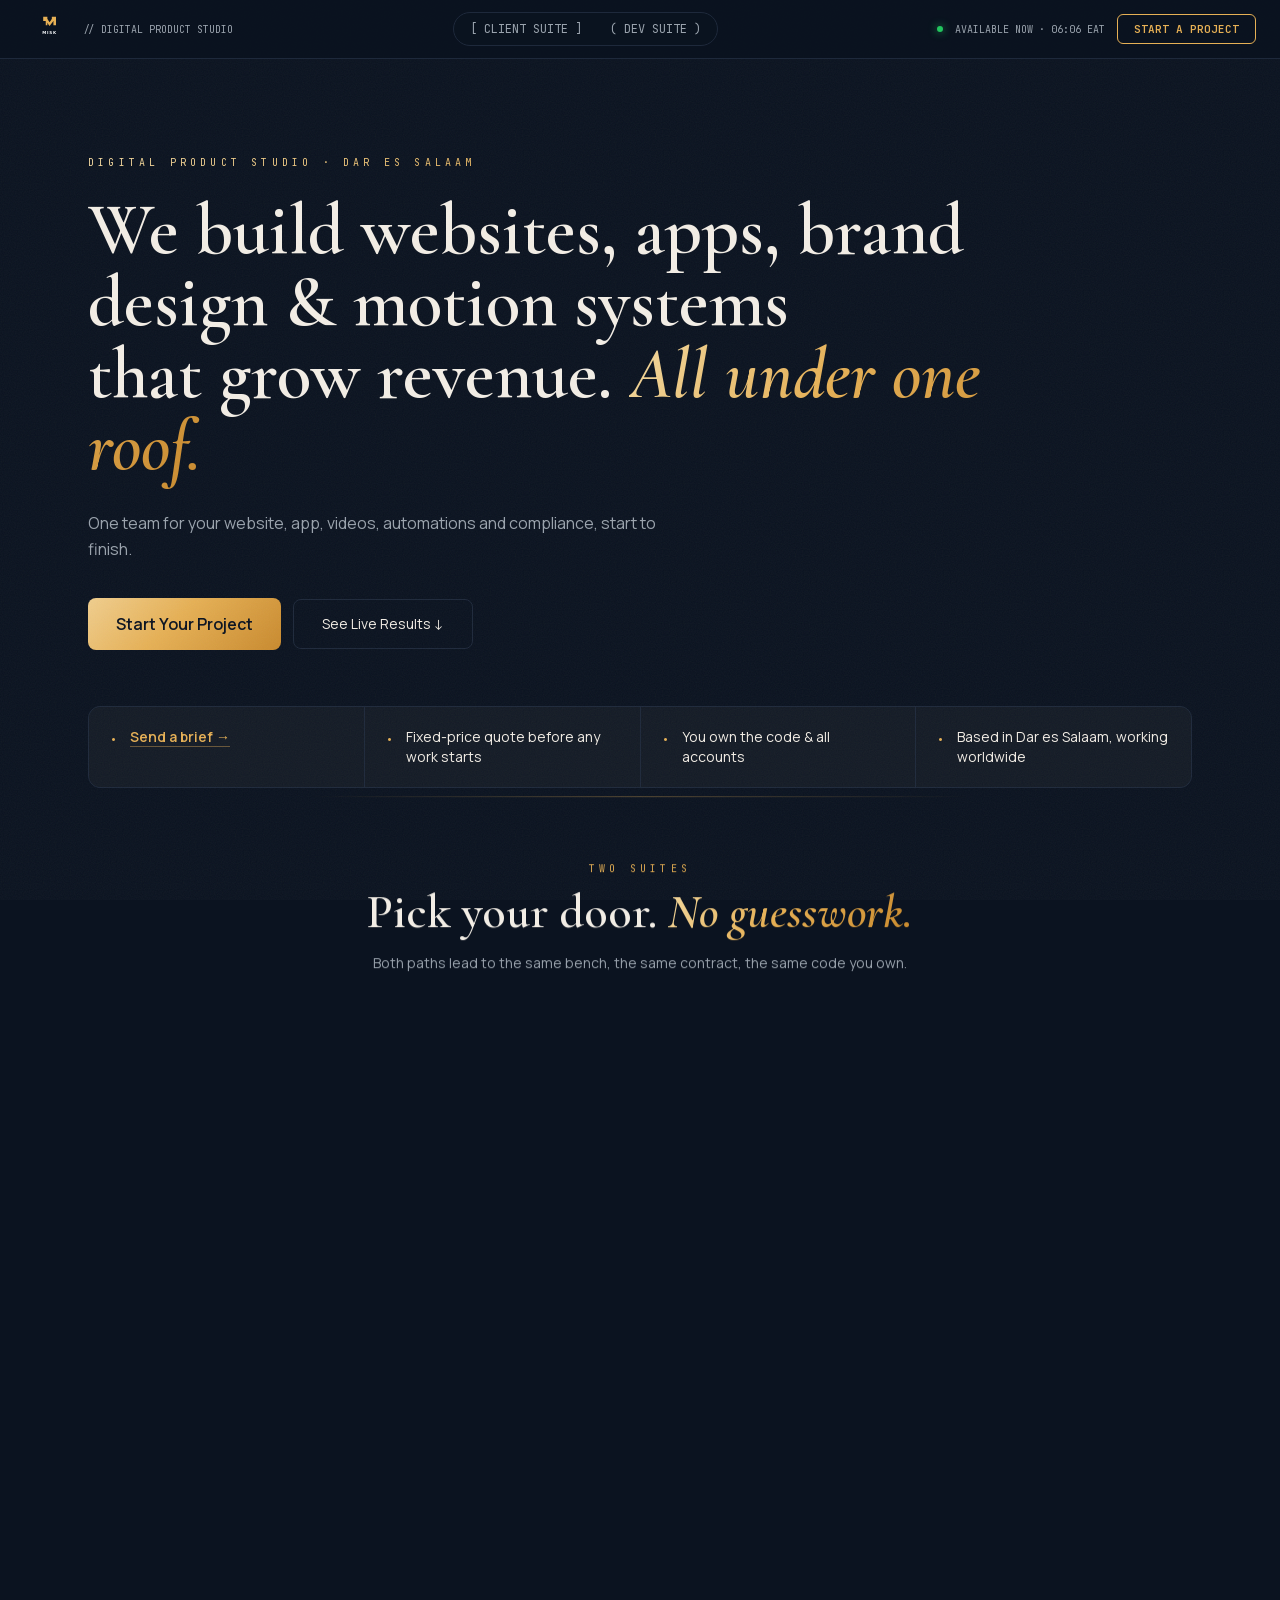
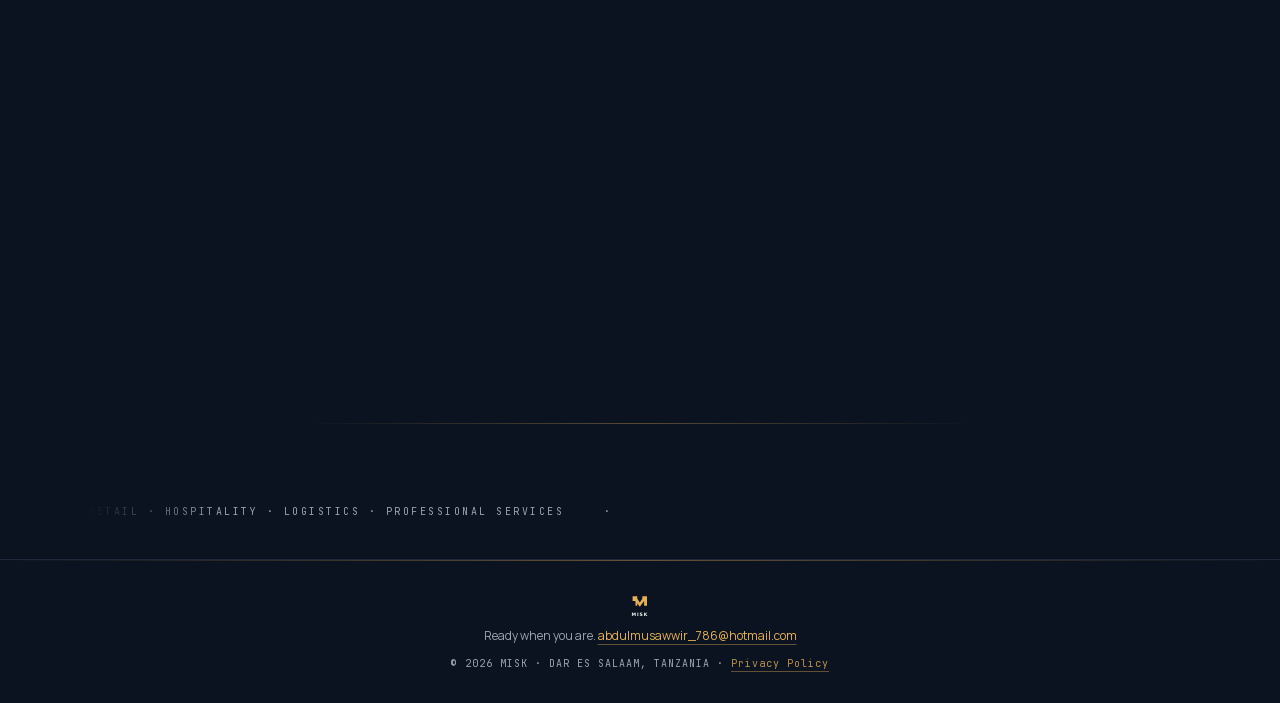
==== commit d880c5d3: "Deploy portfolio (local push)" ====
--- a/index.html
+++ b/index.html
@@ -1 +1 @@
-<!DOCTYPE html><html lang="en" class="__variable_1d4694 __variable_73ee6c __variable_3c557b"><head><meta charSet="utf-8"/><meta name="viewport" content="width=device-width, initial-scale=1"/><link rel="stylesheet" href="/_next/static/css/5e34179b8de6ceaf.css" data-precedence="next"/><link rel="preload" as="script" fetchPriority="low" href="/_next/static/chunks/webpack-67505aeadfdf73b8.js"/><script src="/_next/static/chunks/fd9d1056-b11b2651f33aae7f.js" async=""></script><script src="/_next/static/chunks/117-e173c366e2bfd494.js" async=""></script><script src="/_next/static/chunks/main-app-1a9dd9c845050a62.js" async=""></script><script src="/_next/static/chunks/c15bf2b0-7971b3d333b0cf68.js" async=""></script><script src="/_next/static/chunks/972-8c0ee6fabcd1342f.js" async=""></script><script src="/_next/static/chunks/238-3d16936187fb8d29.js" async=""></script><script src="/_next/static/chunks/app/page-78da2cd2dba94aae.js" async=""></script><script src="/_next/static/chunks/app/layout-feffc0b25c8b799a.js" async=""></script><title>MISK · Digital Product Studio</title><meta name="description" content="MISK builds websites, apps, brand design and motion systems that grow revenue. Explore the Client Suite and the Developer Suite, all under one roof."/><meta property="og:title" content="MISK · Digital Product Studio"/><meta property="og:description" content="MISK builds websites, apps, brand design and motion systems that grow revenue. Explore the Client Suite and the Developer Suite, all under one roof."/><meta property="og:url" content="https://abdulmusawwir.github.io/"/><meta property="og:site_name" content="MISK"/><meta property="og:image:type" content="image/png"/><meta property="og:image:width" content="1200"/><meta property="og:image:height" content="630"/><meta property="og:image" content="https://abdulmusawwir.github.io/opengraph-image.png?def1c16df889c336"/><meta property="og:type" content="website"/><meta name="twitter:card" content="summary_large_image"/><meta name="twitter:title" content="MISK · Digital Product Studio"/><meta name="twitter:description" content="MISK builds websites, apps, brand design and motion systems that grow revenue. Explore the Client Suite and the Developer Suite, all under one roof."/><meta name="twitter:image:type" content="image/png"/><meta name="twitter:image:width" content="1200"/><meta name="twitter:image:height" content="630"/><meta name="twitter:image" content="https://abdulmusawwir.github.io/opengraph-image.png?def1c16df889c336"/><link rel="icon" href="/icon.svg?94942f29dd67c2d0" type="image/svg+xml" sizes="any"/><script src="/_next/static/chunks/polyfills-42372ed130431b0a.js" noModule=""></script></head><body class="grain"><div class="min-h-screen"><header class="glass sticky top-0 z-50 flex items-center justify-between px-6 py-3"><a class="flex items-center gap-2" aria-label="MISK, back to home" href="/"><svg viewBox="0 0 800 500" class="h-8 w-auto" fill="none" xmlns="http://www.w3.org/2000/svg" role="img" aria-label="MISK · Digital Product Studio"><g transform="translate(0, -10)"><g transform="translate(300, 70)"><path d="M0 0 H65 V130 H40 V65 H0 Z" fill="#E6B055"></path><path d="M135 0 H200 V130 H160 V65 H135 Z" fill="#E6B055"></path><path d="M65 35 L100 85 L135 35 L160 65 L100 145 L40 65 Z" fill="#E6B055"></path></g><text x="400" y="345" font-family="system-ui, -apple-system, sans-serif" font-size="64" font-weight="900" letter-spacing="12" fill="#F8FAFC" text-anchor="middle">MISK</text></g></svg><span class="hidden font-mono text-[10px] text-fog sm:inline">// DIGITAL PRODUCT STUDIO</span></a><nav class="flex gap-1 rounded-full border border-seam bg-ink/80 p-1 font-mono text-xs" aria-label="Suites"><a class="rounded-full px-3 py-1 transition text-fog hover:text-cream" href="/client/">[ CLIENT SUITE ]</a><a class="rounded-full px-3 py-1 transition text-fog hover:text-cream" href="/dev/">( DEV SUITE )</a></nav><div class="flex items-center gap-3"><div class="hidden lg:flex items-center gap-3 font-mono text-[10px] text-fog"><span class="h-1.5 w-1.5 rounded-full bg-green-500 animate-pulseSoft shadow-[0_0_8px_rgba(34,197,94,.8)]"></span><span>AVAILABLE NOW</span></div><button class="rounded-md px-4 py-1.5 font-mono text-[11px] font-semibold transition border border-brass text-brass hover:bg-brass hover:text-ink">START A PROJECT</button></div></header><section class="relative overflow-hidden"><div class="hero-wash pointer-events-none absolute inset-0" aria-hidden="true"></div><div data-hero-stagger="true" data-parallax="0.08" class="relative mx-auto max-w-6xl px-6 pb-12 pt-24"><p class="brass-text mb-6 font-mono text-[10px] tracking-[0.42em]">DIGITAL PRODUCT STUDIO · DAR ES SALAAM</p><h1 class="max-w-4xl font-display text-5xl font-semibold leading-[1.05] md:text-7xl">We build websites, apps, brand design &amp; motion systems<br/>that grow revenue. <em class="brass-text italic">All under one roof.</em></h1><p class="mt-7 max-w-xl text-base leading-relaxed text-fog">One team for your website, app, videos, automations and compliance, so you never juggle freelancers again.</p><div class="mt-9 flex flex-wrap items-center justify-start gap-3"><a href="mailto:abdulmusawwir_786@hotmail.com?subject=Turnkey%20Strategy%20Consultation" class="brass rounded-lg px-7 py-3.5 font-semibold text-ink transition hover:brightness-110 hover:shadow-glow">Start Your Project</a><a href="#suites" class="rounded-lg border border-seam px-7 py-3.5 text-sm transition hover:border-brass hover:bg-white/[.02]">See Live Results ↓</a></div><p class="mt-4 font-mono text-[10px] tracking-[0.25em] text-fog">Prefer to talk?<!-- --> <a href="https://wa.me/255782681781?text=Hi%20MISK%2C%20I%27d%20like%20to%20book%20a%20quick%20call%20about%20my%20project" target="_blank" rel="noopener noreferrer" class="text-brass underline decoration-brass/40 underline-offset-4 hover:decoration-brass">Book a call on WhatsApp →</a></p></div></section><section class="mx-auto max-w-6xl px-6 pb-2 pt-2" data-reveal="true"><ul class="grid gap-px overflow-hidden rounded-xl border border-seam bg-seam sm:grid-cols-2 lg:grid-cols-4"><li class="flex items-start gap-3 bg-panel p-5 text-sm text-cream"><span aria-hidden="true" class="mt-0.5 text-brass">•</span><span>Replies within 1 business day</span></li><li class="flex items-start gap-3 bg-panel p-5 text-sm text-cream"><span aria-hidden="true" class="mt-0.5 text-brass">•</span><span>Fixed-price quote before any work starts</span></li><li class="flex items-start gap-3 bg-panel p-5 text-sm text-cream"><span aria-hidden="true" class="mt-0.5 text-brass">•</span><span>You own the code &amp; all accounts</span></li><li class="flex items-start gap-3 bg-panel p-5 text-sm text-cream"><span aria-hidden="true" class="mt-0.5 text-brass">•</span><span>Based in Dar es Salaam, working worldwide</span></li></ul></section><div class="rule mx-auto max-w-2xl" data-reveal="true"></div><section id="suites" class="mx-auto max-w-6xl scroll-mt-24 px-6 pb-20 pt-16"><div class="mb-12 text-center" data-reveal="true"><p class="brass-text mb-3 font-mono text-[10px] tracking-[0.42em]">TWO SUITES</p><h2 class="font-display text-5xl font-semibold">Pick your door. <em class="brass-text italic">No guesswork.</em></h2><p class="mx-auto mt-4 max-w-xl text-sm leading-relaxed text-fog">Both paths lead to the same bench, the same contract, the same code you own.</p></div><div class="grid gap-6 md:grid-cols-2"><article data-reveal="true" data-reveal-delay="0" class="panel relative rounded-2xl p-10"><span class="tick border-l border-t" style="top:14px;left:14px"></span><span class="tick border-r border-t" style="top:14px;right:14px"></span><span class="tick border-b border-l" style="bottom:14px;left:14px"></span><span class="tick border-b border-r" style="bottom:14px;right:14px"></span><p class="brass-text mb-6 font-mono text-[10px] tracking-[0.42em]">01<!-- --> · <!-- -->GET FOUND. GET CHOSEN.</p><h3 class="font-display text-4xl font-semibold">Client &amp; Enterprise Suite</h3><p class="mt-3 text-sm leading-relaxed text-fog">A website, app and brand your customers actually buy from. One partner runs it all.</p><ul class="mt-7 space-y-2.5 text-sm text-cream"><li><span aria-hidden="true" class="mr-2 text-brass">•</span>Website or mobile app built for you</li><li><span aria-hidden="true" class="mr-2 text-brass">•</span>Brand identity that stands out</li><li><span aria-hidden="true" class="mr-2 text-brass">•</span>Promo videos that actually sell</li><li><span aria-hidden="true" class="mr-2 text-brass">•</span>WhatsApp ordering and workflows automated</li></ul><a href="/client/" class="mt-9 inline-flex items-center gap-2 rounded-lg border border-seam px-6 py-3 font-mono text-xs font-semibold text-brass transition hover:border-brass hover:bg-brass/5">Explore client work →</a></article><article data-reveal="true" data-reveal-delay="0.14" class="panel relative rounded-2xl p-10"><span class="tick border-l border-t" style="top:14px;left:14px"></span><span class="tick border-r border-t" style="top:14px;right:14px"></span><span class="tick border-b border-l" style="bottom:14px;left:14px"></span><span class="tick border-b border-r" style="bottom:14px;right:14px"></span><p class="brass-text mb-6 font-mono text-[10px] tracking-[0.42em]">02<!-- --> · <!-- -->BUILD ON WHAT WORKS.</p><h3 class="font-display text-4xl font-semibold">Developer Suite</h3><p class="mt-3 text-sm leading-relaxed text-fog">Software, local AI and media pipelines that keep running in production. Built to be audited.</p><ul class="mt-7 space-y-2.5 text-sm text-cream"><li><span aria-hidden="true" class="mr-2 text-brass">•</span>Full-stack software and APIs</li><li><span aria-hidden="true" class="mr-2 text-brass">•</span>Local AI tooling and media pipelines</li><li><span aria-hidden="true" class="mr-2 text-brass">•</span>Production systems built for scale</li><li><span aria-hidden="true" class="mr-2 text-brass">•</span>Case studies and source you can inspect</li></ul><a href="/dev/" class="mt-9 inline-flex items-center gap-2 rounded-lg border border-seam px-6 py-3 font-mono text-xs font-semibold text-brass transition hover:border-brass hover:bg-brass/5">Explore the stack →</a></article></div></section><section class="mx-auto max-w-6xl px-6 pb-20" data-reveal="true"><ul class="grid grid-cols-2 gap-px overflow-hidden rounded-xl border border-seam bg-seam md:grid-cols-4"><li class="bg-panel p-7 text-center"><span class="brass-text font-display text-5xl font-semibold md:text-6xl">50+</span><span class="mt-2 block font-mono text-[10px] tracking-[0.25em] text-fog">PROJECTS DELIVERED</span></li><li class="bg-panel p-7 text-center"><span class="brass-text font-display text-5xl font-semibold md:text-6xl">4 HR</span><span class="mt-2 block font-mono text-[10px] tracking-[0.25em] text-fog">TYPICAL REPLY</span></li><li class="bg-panel p-7 text-center"><span class="brass-text font-display text-5xl font-semibold md:text-6xl">1 DAY</span><span class="mt-2 block font-mono text-[10px] tracking-[0.25em] text-fog">MVP SCOPE</span></li><li class="bg-panel p-7 text-center"><span class="brass-text font-display text-5xl font-semibold md:text-6xl">0</span><span class="mt-2 block font-mono text-[10px] tracking-[0.25em] text-fog">FREELANCER JUGGLING</span></li></ul></section><section class="mx-auto max-w-3xl px-6 pb-24 text-center" data-reveal="true"><h2 class="font-display text-5xl font-semibold">Ready when <em class="brass-text italic">you are.</em></h2><p class="mt-4 text-sm leading-relaxed text-fog">No commitment, no obligation. A quick call and a fixed-price quote, within one business day.</p><div class="mt-8 flex flex-wrap items-center justify-center gap-3"><a href="mailto:abdulmusawwir_786@hotmail.com?subject=Turnkey%20Strategy%20Consultation" class="brass rounded-lg px-7 py-3.5 font-semibold text-ink transition hover:brightness-110 hover:shadow-glow">Start Your Project</a><a href="https://wa.me/255782681781?text=Hi%20MISK%2C%20I%27d%20like%20to%20talk%20about%20a%20project" target="_blank" rel="noopener noreferrer" class="rounded-lg border border-seam px-7 py-3.5 text-sm transition hover:border-brass hover:bg-white/[.02]">Book a Call →</a></div></section><div class="rule mx-auto max-w-2xl"></div><section class="mx-auto max-w-6xl px-6 pb-10 pt-20"><div class="marquee overflow-hidden font-mono text-[10px] tracking-[0.25em] text-fog"><div class="marquee-track"><span class="marquee-unit">RETAIL · HOSPITALITY · LOGISTICS · PROFESSIONAL SERVICES</span><span class="marquee-unit" aria-hidden="true">RETAIL · HOSPITALITY · LOGISTICS · PROFESSIONAL SERVICES</span></div></div></section><footer class="relative border-t border-seam py-8 text-center"><div class="seam-top"></div><svg viewBox="0 0 800 500" class="mx-auto h-9 w-auto" fill="none" xmlns="http://www.w3.org/2000/svg" role="img" aria-label="MISK · Digital Product Studio"><g transform="translate(0, -10)"><g transform="translate(300, 70)"><path d="M0 0 H65 V130 H40 V65 H0 Z" fill="#E6B055"></path><path d="M135 0 H200 V130 H160 V65 H135 Z" fill="#E6B055"></path><path d="M65 35 L100 85 L135 35 L160 65 L100 145 L40 65 Z" fill="#E6B055"></path></g><text x="400" y="345" font-family="system-ui, -apple-system, sans-serif" font-size="64" font-weight="900" letter-spacing="12" fill="#F8FAFC" text-anchor="middle">MISK</text></g></svg><p class="text-xs text-fog">Ready when you are.<!-- --> <a class="text-brass underline decoration-brass/40 underline-offset-4 hover:decoration-brass" href="mailto:abdulmusawwir_786@hotmail.com">abdulmusawwir_786@hotmail.com</a></p><p class="mt-3 font-mono text-[10px] tracking-widest text-fog">© 2026 MISK · DAR ES SALAAM, TANZANIA ·<!-- --> <a class="text-brass/80 underline decoration-brass/40 underline-offset-4 hover:text-brass" href="/privacy/">Privacy Policy</a></p></footer></div><script src="/_next/static/chunks/webpack-67505aeadfdf73b8.js" async=""></script><script>(self.__next_f=self.__next_f||[]).push([0]);self.__next_f.push([2,null])</script><script>self.__next_f.push([1,"1:HL[\"/_next/static/css/5e34179b8de6ceaf.css\",\"style\"]\n"])</script><script>self.__next_f.push([1,"2:I[2846,[],\"\"]\n4:I[8244,[\"922\",\"static/chunks/c15bf2b0-7971b3d333b0cf68.js\",\"972\",\"static/chunks/972-8c0ee6fabcd1342f.js\",\"238\",\"static/chunks/238-3d16936187fb8d29.js\",\"931\",\"static/chunks/app/page-78da2cd2dba94aae.js\"],\"default\"]\n5:I[2225,[\"922\",\"static/chunks/c15bf2b0-7971b3d333b0cf68.js\",\"972\",\"static/chunks/972-8c0ee6fabcd1342f.js\",\"238\",\"static/chunks/238-3d16936187fb8d29.js\",\"931\",\"static/chunks/app/page-78da2cd2dba94aae.js\"],\"default\"]\n6:I[2972,[\"922\",\"static/chunks/c15bf2b0-7971b3d333b0cf68.js\",\"972\",\"static/chunks/972-8c0ee6fabcd1342f.js\",\"238\",\"static/chunks/238-3d16936187fb8d29.js\",\"931\",\"static/chunks/app/page-78da2cd2dba94aae.js\"],\"\"]\n7:I[1395,[\"185\",\"static/chunks/app/layout-feffc0b25c8b799a.js\"],\"default\"]\n8:I[4640,[\"185\",\"static/chunks/app/layout-feffc0b25c8b799a.js\"],\"default\"]\n9:I[4707,[],\"\"]\na:I[6423,[],\"\"]\nc:I[1060,[],\"\"]\nd:[]\n"])</script><script>self.__next_f.push([1,"0:[\"$\",\"$L2\",null,{\"buildId\":\"nYmcxK31E8uXiNOUf006U\",\"assetPrefix\":\"\",\"urlParts\":[\"\",\"\"],\"initialTree\":[\"\",{\"children\":[\"__PAGE__\",{}]},\"$undefined\",\"$undefined\",true],\"initialSeedData\":[\"\",{\"children\":[\"__PAGE__\",{},[[\"$L3\",[\"$\",\"div\",null,{\"className\":\"min-h-screen\",\"children\":[[\"$\",\"$L4\",null,{}],[\"$\",\"section\",null,{\"className\":\"relative overflow-hidden\",\"children\":[[\"$\",\"div\",null,{\"className\":\"hero-wash pointer-events-none absolute inset-0\",\"aria-hidden\":true}],[\"$\",\"div\",null,{\"data-hero-stagger\":true,\"data-parallax\":\"0.08\",\"className\":\"relative mx-auto max-w-6xl px-6 pb-12 pt-24\",\"children\":[[\"$\",\"p\",null,{\"className\":\"brass-text mb-6 font-mono text-[10px] tracking-[0.42em]\",\"children\":\"DIGITAL PRODUCT STUDIO · DAR ES SALAAM\"}],[\"$\",\"h1\",null,{\"className\":\"max-w-4xl font-display text-5xl font-semibold leading-[1.05] md:text-7xl\",\"children\":[\"We build websites, apps, brand design \u0026 motion systems\",[\"$\",\"br\",null,{}],\"that grow revenue. \",[\"$\",\"em\",null,{\"className\":\"brass-text italic\",\"children\":\"All under one roof.\"}]]}],[\"$\",\"p\",null,{\"className\":\"mt-7 max-w-xl text-base leading-relaxed text-fog\",\"children\":\"One team for your website, app, videos, automations and compliance, so you never juggle freelancers again.\"}],[\"$\",\"div\",null,{\"className\":\"mt-9 flex flex-wrap items-center justify-start gap-3\",\"children\":[[\"$\",\"a\",null,{\"href\":\"mailto:abdulmusawwir_786@hotmail.com?subject=Turnkey%20Strategy%20Consultation\",\"className\":\"brass rounded-lg px-7 py-3.5 font-semibold text-ink transition hover:brightness-110 hover:shadow-glow\",\"children\":\"Start Your Project\"}],[\"$\",\"a\",null,{\"href\":\"#suites\",\"className\":\"rounded-lg border border-seam px-7 py-3.5 text-sm transition hover:border-brass hover:bg-white/[.02]\",\"children\":\"See Live Results ↓\"}]]}],[\"$\",\"p\",null,{\"className\":\"mt-4 font-mono text-[10px] tracking-[0.25em] text-fog\",\"children\":[\"Prefer to talk?\",\" \",[\"$\",\"a\",null,{\"href\":\"https://wa.me/255782681781?text=Hi%20MISK%2C%20I%27d%20like%20to%20book%20a%20quick%20call%20about%20my%20project\",\"target\":\"_blank\",\"rel\":\"noopener noreferrer\",\"className\":\"text-brass underline decoration-brass/40 underline-offset-4 hover:decoration-brass\",\"children\":\"Book a call on WhatsApp →\"}]]}]]}]]}],[\"$\",\"section\",null,{\"className\":\"mx-auto max-w-6xl px-6 pb-2 pt-2\",\"data-reveal\":true,\"children\":[\"$\",\"ul\",null,{\"className\":\"grid gap-px overflow-hidden rounded-xl border border-seam bg-seam sm:grid-cols-2 lg:grid-cols-4\",\"children\":[[\"$\",\"li\",\"Replies within 1 business day\",{\"className\":\"flex items-start gap-3 bg-panel p-5 text-sm text-cream\",\"children\":[[\"$\",\"span\",null,{\"aria-hidden\":true,\"className\":\"mt-0.5 text-brass\",\"children\":\"•\"}],[\"$\",\"span\",null,{\"children\":\"Replies within 1 business day\"}]]}],[\"$\",\"li\",\"Fixed-price quote before any work starts\",{\"className\":\"flex items-start gap-3 bg-panel p-5 text-sm text-cream\",\"children\":[[\"$\",\"span\",null,{\"aria-hidden\":true,\"className\":\"mt-0.5 text-brass\",\"children\":\"•\"}],[\"$\",\"span\",null,{\"children\":\"Fixed-price quote before any work starts\"}]]}],[\"$\",\"li\",\"You own the code \u0026 all accounts\",{\"className\":\"flex items-start gap-3 bg-panel p-5 text-sm text-cream\",\"children\":[[\"$\",\"span\",null,{\"aria-hidden\":true,\"className\":\"mt-0.5 text-brass\",\"children\":\"•\"}],[\"$\",\"span\",null,{\"children\":\"You own the code \u0026 all accounts\"}]]}],[\"$\",\"li\",\"Based in Dar es Salaam, working worldwide\",{\"className\":\"flex items-start gap-3 bg-panel p-5 text-sm text-cream\",\"children\":[[\"$\",\"span\",null,{\"aria-hidden\":true,\"className\":\"mt-0.5 text-brass\",\"children\":\"•\"}],[\"$\",\"span\",null,{\"children\":\"Based in Dar es Salaam, working worldwide\"}]]}]]}]}],[\"$\",\"div\",null,{\"className\":\"rule mx-auto max-w-2xl\",\"data-reveal\":true}],[\"$\",\"section\",null,{\"id\":\"suites\",\"className\":\"mx-auto max-w-6xl scroll-mt-24 px-6 pb-20 pt-16\",\"children\":[[\"$\",\"div\",null,{\"className\":\"mb-12 text-center\",\"data-reveal\":true,\"children\":[[\"$\",\"p\",null,{\"className\":\"brass-text mb-3 font-mono text-[10px] tracking-[0.42em]\",\"children\":\"TWO SUITES\"}],[\"$\",\"h2\",null,{\"className\":\"font-display text-5xl font-semibold\",\"children\":[\"Pick your door. \",[\"$\",\"em\",null,{\"className\":\"brass-text italic\",\"children\":\"No guesswork.\"}]]}],[\"$\",\"p\",null,{\"className\":\"mx-auto mt-4 max-w-xl text-sm leading-relaxed text-fog\",\"children\":\"Both paths lead to the same bench, the same contract, the same code you own.\"}]]}],[\"$\",\"div\",null,{\"className\":\"grid gap-6 md:grid-cols-2\",\"children\":[[\"$\",\"article\",\"01\",{\"data-reveal\":true,\"data-reveal-delay\":0,\"className\":\"panel relative rounded-2xl p-10\",\"children\":[[\"$\",\"span\",null,{\"className\":\"tick border-l border-t\",\"style\":{\"top\":14,\"left\":14}}],[\"$\",\"span\",null,{\"className\":\"tick border-r border-t\",\"style\":{\"top\":14,\"right\":14}}],[\"$\",\"span\",null,{\"className\":\"tick border-b border-l\",\"style\":{\"bottom\":14,\"left\":14}}],[\"$\",\"span\",null,{\"className\":\"tick border-b border-r\",\"style\":{\"bottom\":14,\"right\":14}}],[\"$\",\"p\",null,{\"className\":\"brass-text mb-6 font-mono text-[10px] tracking-[0.42em]\",\"children\":[\"01\",\" · \",\"GET FOUND. GET CHOSEN.\"]}],[\"$\",\"h3\",null,{\"className\":\"font-display text-4xl font-semibold\",\"children\":\"Client \u0026 Enterprise Suite\"}],[\"$\",\"p\",null,{\"className\":\"mt-3 text-sm leading-relaxed text-fog\",\"children\":\"A website, app and brand your customers actually buy from. One partner runs it all.\"}],[\"$\",\"ul\",null,{\"className\":\"mt-7 space-y-2.5 text-sm text-cream\",\"children\":[[\"$\",\"li\",\"Website or mobile app built for you\",{\"children\":[[\"$\",\"span\",null,{\"aria-hidden\":true,\"className\":\"mr-2 text-brass\",\"children\":\"•\"}],\"Website or mobile app built for you\"]}],[\"$\",\"li\",\"Brand identity that stands out\",{\"children\":[[\"$\",\"span\",null,{\"aria-hidden\":true,\"className\":\"mr-2 text-brass\",\"children\":\"•\"}],\"Brand identity that stands out\"]}],[\"$\",\"li\",\"Promo videos that actually sell\",{\"children\":[[\"$\",\"span\",null,{\"aria-hidden\":true,\"className\":\"mr-2 text-brass\",\"children\":\"•\"}],\"Promo videos that actually sell\"]}],[\"$\",\"li\",\"WhatsApp ordering and workflows automated\",{\"children\":[[\"$\",\"span\",null,{\"aria-hidden\":true,\"className\":\"mr-2 text-brass\",\"children\":\"•\"}],\"WhatsApp ordering and workflows automated\"]}]]}],[\"$\",\"a\",null,{\"href\":\"/client/\",\"className\":\"mt-9 inline-flex items-center gap-2 rounded-lg border border-seam px-6 py-3 font-mono text-xs font-semibold text-brass transition hover:border-brass hover:bg-brass/5\",\"children\":\"Explore client work →\"}]]}],[\"$\",\"article\",\"02\",{\"data-reveal\":true,\"data-reveal-delay\":0.14,\"className\":\"panel relative rounded-2xl p-10\",\"children\":[[\"$\",\"span\",null,{\"className\":\"tick border-l border-t\",\"style\":{\"top\":14,\"left\":14}}],[\"$\",\"span\",null,{\"className\":\"tick border-r border-t\",\"style\":{\"top\":14,\"right\":14}}],[\"$\",\"span\",null,{\"className\":\"tick border-b border-l\",\"style\":{\"bottom\":14,\"left\":14}}],[\"$\",\"span\",null,{\"className\":\"tick border-b border-r\",\"style\":{\"bottom\":14,\"right\":14}}],[\"$\",\"p\",null,{\"className\":\"brass-text mb-6 font-mono text-[10px] tracking-[0.42em]\",\"children\":[\"02\",\" · \",\"BUILD ON WHAT WORKS.\"]}],[\"$\",\"h3\",null,{\"className\":\"font-display text-4xl font-semibold\",\"children\":\"Developer Suite\"}],[\"$\",\"p\",null,{\"className\":\"mt-3 text-sm leading-relaxed text-fog\",\"children\":\"Software, local AI and media pipelines that keep running in production. Built to be audited.\"}],[\"$\",\"ul\",null,{\"className\":\"mt-7 space-y-2.5 text-sm text-cream\",\"children\":[[\"$\",\"li\",\"Full-stack software and APIs\",{\"children\":[[\"$\",\"span\",null,{\"aria-hidden\":true,\"className\":\"mr-2 text-brass\",\"children\":\"•\"}],\"Full-stack software and APIs\"]}],[\"$\",\"li\",\"Local AI tooling and media pipelines\",{\"children\":[[\"$\",\"span\",null,{\"aria-hidden\":true,\"className\":\"mr-2 text-brass\",\"children\":\"•\"}],\"Local AI tooling and media pipelines\"]}],[\"$\",\"li\",\"Production systems built for scale\",{\"children\":[[\"$\",\"span\",null,{\"aria-hidden\":true,\"className\":\"mr-2 text-brass\",\"children\":\"•\"}],\"Production systems built for scale\"]}],[\"$\",\"li\",\"Case studies and source you can inspect\",{\"children\":[[\"$\",\"span\",null,{\"aria-hidden\":true,\"className\":\"mr-2 text-brass\",\"children\":\"•\"}],\"Case studies and source you can inspect\"]}]]}],[\"$\",\"a\",null,{\"href\":\"/dev/\",\"className\":\"mt-9 inline-flex items-center gap-2 rounded-lg border border-seam px-6 py-3 font-mono text-xs font-semibold text-brass transition hover:border-brass hover:bg-brass/5\",\"children\":\"Explore the stack →\"}]]}]]}]]}],[\"$\",\"section\",null,{\"className\":\"mx-auto max-w-6xl px-6 pb-20\",\"data-reveal\":true,\"children\":[\"$\",\"ul\",null,{\"className\":\"grid grid-cols-2 gap-px overflow-hidden rounded-xl border border-seam bg-seam md:grid-cols-4\",\"children\":[[\"$\",\"li\",\"PROJECTS DELIVERED\",{\"className\":\"bg-panel p-7 text-center\",\"children\":[[\"$\",\"span\",null,{\"className\":\"brass-text font-display text-5xl font-semibold md:text-6xl\",\"children\":\"50+\"}],[\"$\",\"span\",null,{\"className\":\"mt-2 block font-mono text-[10px] tracking-[0.25em] text-fog\",\"children\":\"PROJECTS DELIVERED\"}]]}],[\"$\",\"li\",\"TYPICAL REPLY\",{\"className\":\"bg-panel p-7 text-center\",\"children\":[[\"$\",\"span\",null,{\"className\":\"brass-text font-display text-5xl font-semibold md:text-6xl\",\"children\":\"4 HR\"}],[\"$\",\"span\",null,{\"className\":\"mt-2 block font-mono text-[10px] tracking-[0.25em] text-fog\",\"children\":\"TYPICAL REPLY\"}]]}],[\"$\",\"li\",\"MVP SCOPE\",{\"className\":\"bg-panel p-7 text-center\",\"children\":[[\"$\",\"span\",null,{\"className\":\"brass-text font-display text-5xl font-semibold md:text-6xl\",\"children\":\"1 DAY\"}],[\"$\",\"span\",null,{\"className\":\"mt-2 block font-mono text-[10px] tracking-[0.25em] text-fog\",\"children\":\"MVP SCOPE\"}]]}],[\"$\",\"li\",\"FREELANCER JUGGLING\",{\"className\":\"bg-panel p-7 text-center\",\"children\":[[\"$\",\"span\",null,{\"className\":\"brass-text font-display text-5xl font-semibold md:text-6xl\",\"children\":\"0\"}],[\"$\",\"span\",null,{\"className\":\"mt-2 block font-mono text-[10px] tracking-[0.25em] text-fog\",\"children\":\"FREELANCER JUGGLING\"}]]}]]}]}],[\"$\",\"section\",null,{\"className\":\"mx-auto max-w-3xl px-6 pb-24 text-center\",\"data-reveal\":true,\"children\":[[\"$\",\"h2\",null,{\"className\":\"font-display text-5xl font-semibold\",\"children\":[\"Ready when \",[\"$\",\"em\",null,{\"className\":\"brass-text italic\",\"children\":\"you are.\"}]]}],[\"$\",\"p\",null,{\"className\":\"mt-4 text-sm leading-relaxed text-fog\",\"children\":\"No commitment, no obligation. A quick call and a fixed-price quote, within one business day.\"}],[\"$\",\"div\",null,{\"className\":\"mt-8 flex flex-wrap items-center justify-center gap-3\",\"children\":[[\"$\",\"a\",null,{\"href\":\"mailto:abdulmusawwir_786@hotmail.com?subject=Turnkey%20Strategy%20Consultation\",\"className\":\"brass rounded-lg px-7 py-3.5 font-semibold text-ink transition hover:brightness-110 hover:shadow-glow\",\"children\":\"Start Your Project\"}],[\"$\",\"a\",null,{\"href\":\"https://wa.me/255782681781?text=Hi%20MISK%2C%20I%27d%20like%20to%20talk%20about%20a%20project\",\"target\":\"_blank\",\"rel\":\"noopener noreferrer\",\"className\":\"rounded-lg border border-seam px-7 py-3.5 text-sm transition hover:border-brass hover:bg-white/[.02]\",\"children\":\"Book a Call →\"}]]}]]}],[\"$\",\"div\",null,{\"className\":\"rule mx-auto max-w-2xl\"}],[\"$\",\"section\",null,{\"className\":\"mx-auto max-w-6xl px-6 pb-10 pt-20\",\"children\":[\"$\",\"div\",null,{\"className\":\"marquee overflow-hidden font-mono text-[10px] tracking-[0.25em] text-fog\",\"children\":[\"$\",\"div\",null,{\"className\":\"marquee-track\",\"children\":[[\"$\",\"span\",null,{\"className\":\"marquee-unit\",\"children\":\"RETAIL · HOSPITALITY · LOGISTICS · PROFESSIONAL SERVICES\"}],[\"$\",\"span\",null,{\"className\":\"marquee-unit\",\"aria-hidden\":true,\"children\":\"RETAIL · HOSPITALITY · LOGISTICS · PROFESSIONAL SERVICES\"}]]}]}]}],[\"$\",\"$L5\",null,{}],[\"$\",\"footer\",null,{\"className\":\"relative border-t border-seam py-8 text-center\",\"children\":[[\"$\",\"div\",null,{\"className\":\"seam-top\"}],[[\"$\",\"svg\",null,{\"viewBox\":\"0 0 800 500\",\"className\":\"mx-auto h-9 w-auto\",\"fill\":\"none\",\"xmlns\":\"http://www.w3.org/2000/svg\",\"role\":\"img\",\"aria-label\":\"MISK · Digital Product Studio\",\"children\":[\"$\",\"g\",null,{\"transform\":\"translate(0, -10)\",\"children\":[[\"$\",\"g\",null,{\"transform\":\"translate(300, 70)\",\"children\":[[\"$\",\"path\",null,{\"d\":\"M0 0 H65 V130 H40 V65 H0 Z\",\"fill\":\"#E6B055\"}],[\"$\",\"path\",null,{\"d\":\"M135 0 H200 V130 H160 V65 H135 Z\",\"fill\":\"#E6B055\"}],[\"$\",\"path\",null,{\"d\":\"M65 35 L100 85 L135 35 L160 65 L100 145 L40 65 Z\",\"fill\":\"#E6B055\"}]]}],[\"$\",\"text\",null,{\"x\":\"400\",\"y\":\"345\",\"fontFamily\":\"system-ui, -apple-system, sans-serif\",\"fontSize\":\"64\",\"fontWeight\":\"900\",\"letterSpacing\":\"12\",\"fill\":\"#F8FAFC\",\"textAnchor\":\"middle\",\"children\":\"MISK\"}],false]}]}],[\"$\",\"p\",null,{\"className\":\"text-xs text-fog\",\"children\":[\"Ready when you are.\",\" \",[\"$\",\"a\",null,{\"className\":\"text-brass underline decoration-brass/40 underline-offset-4 hover:decoration-brass\",\"href\":\"mailto:abdulmusawwir_786@hotmail.com\",\"children\":\"abdulmusawwir_786@hotmail.com\"}]]}],[\"$\",\"p\",null,{\"className\":\"mt-3 font-mono text-[10px] tracking-widest text-fog\",\"children\":[\"© 2026 MISK · DAR ES SALAAM, TANZANIA ·\",\" \",[\"$\",\"$L6\",null,{\"href\":\"/privacy/\",\"className\":\"text-brass/80 underline decoration-brass/40 underline-offset-4 hover:text-brass\",\"children\":\"Privacy Policy\"}]]}]]]}]]}],null],null],null]},[[[[\"$\",\"link\",\"0\",{\"rel\":\"stylesheet\",\"href\":\"/_next/static/css/5e34179b8de6ceaf.css\",\"precedence\":\"next\",\"crossOrigin\":\"$undefined\"}]],[\"$\",\"html\",null,{\"lang\":\"en\",\"className\":\"__variable_1d4694 __variable_73ee6c __variable_3c557b\",\"children\":[\"$\",\"body\",null,{\"className\":\"grain\",\"children\":[[\"$\",\"$L7\",null,{}],[\"$\",\"$L8\",null,{}],[\"$\",\"$L9\",null,{\"parallelRouterKey\":\"children\",\"segmentPath\":[\"children\"],\"error\":\"$undefined\",\"errorStyles\":\"$undefined\",\"errorScripts\":\"$undefined\",\"template\":[\"$\",\"$La\",null,{}],\"templateStyles\":\"$undefined\",\"templateScripts\":\"$undefined\",\"notFound\":[[\"$\",\"title\",null,{\"children\":\"404: This page could not be found.\"}],[\"$\",\"div\",null,{\"style\":{\"fontFamily\":\"system-ui,\\\"Segoe UI\\\",Roboto,Helvetica,Arial,sans-serif,\\\"Apple Color Emoji\\\",\\\"Segoe UI Emoji\\\"\",\"height\":\"100vh\",\"textAlign\":\"center\",\"display\":\"flex\",\"flexDirection\":\"column\",\"alignItems\":\"center\",\"justifyContent\":\"center\"},\"children\":[\"$\",\"div\",null,{\"children\":[[\"$\",\"style\",null,{\"dangerouslySetInnerHTML\":{\"__html\":\"body{color:#000;background:#fff;margin:0}.next-error-h1{border-right:1px solid rgba(0,0,0,.3)}@media (prefers-color-scheme:dark){body{color:#fff;background:#000}.next-error-h1{border-right:1px solid rgba(255,255,255,.3)}}\"}}],[\"$\",\"h1\",null,{\"className\":\"next-error-h1\",\"style\":{\"display\":\"inline-block\",\"margin\":\"0 20px 0 0\",\"padding\":\"0 23px 0 0\",\"fontSize\":24,\"fontWeight\":500,\"verticalAlign\":\"top\",\"lineHeight\":\"49px\"},\"children\":\"404\"}],[\"$\",\"div\",null,{\"style\":{\"display\":\"inline-block\"},\"children\":[\"$\",\"h2\",null,{\"style\":{\"fontSize\":14,\"fontWeight\":400,\"lineHeight\":\"49px\",\"margin\":0},\"children\":\"This page could not be found.\"}]}]]}]}]],\"notFoundStyles\":[]}]]}]}]],null],null],\"couldBeIntercepted\":false,\"initialHead\":[null,\"$Lb\"],\"globalErrorComponent\":\"$c\",\"missingSlots\":\"$Wd\"}]\n"])</script><script>self.__next_f.push([1,"b:[[\"$\",\"meta\",\"0\",{\"name\":\"viewport\",\"content\":\"width=device-width, initial-scale=1\"}],[\"$\",\"meta\",\"1\",{\"charSet\":\"utf-8\"}],[\"$\",\"title\",\"2\",{\"children\":\"MISK · Digital Product Studio\"}],[\"$\",\"meta\",\"3\",{\"name\":\"description\",\"content\":\"MISK builds websites, apps, brand design and motion systems that grow revenue. Explore the Client Suite and the Developer Suite, all under one roof.\"}],[\"$\",\"meta\",\"4\",{\"property\":\"og:title\",\"content\":\"MISK · Digital Product Studio\"}],[\"$\",\"meta\",\"5\",{\"property\":\"og:description\",\"content\":\"MISK builds websites, apps, brand design and motion systems that grow revenue. Explore the Client Suite and the Developer Suite, all under one roof.\"}],[\"$\",\"meta\",\"6\",{\"property\":\"og:url\",\"content\":\"https://abdulmusawwir.github.io/\"}],[\"$\",\"meta\",\"7\",{\"property\":\"og:site_name\",\"content\":\"MISK\"}],[\"$\",\"meta\",\"8\",{\"property\":\"og:image:type\",\"content\":\"image/png\"}],[\"$\",\"meta\",\"9\",{\"property\":\"og:image:width\",\"content\":\"1200\"}],[\"$\",\"meta\",\"10\",{\"property\":\"og:image:height\",\"content\":\"630\"}],[\"$\",\"meta\",\"11\",{\"property\":\"og:image\",\"content\":\"https://abdulmusawwir.github.io/opengraph-image.png?def1c16df889c336\"}],[\"$\",\"meta\",\"12\",{\"property\":\"og:type\",\"content\":\"website\"}],[\"$\",\"meta\",\"13\",{\"name\":\"twitter:card\",\"content\":\"summary_large_image\"}],[\"$\",\"meta\",\"14\",{\"name\":\"twitter:title\",\"content\":\"MISK · Digital Product Studio\"}],[\"$\",\"meta\",\"15\",{\"name\":\"twitter:description\",\"content\":\"MISK builds websites, apps, brand design and motion systems that grow revenue. Explore the Client Suite and the Developer Suite, all under one roof.\"}],[\"$\",\"meta\",\"16\",{\"name\":\"twitter:image:type\",\"content\":\"image/png\"}],[\"$\",\"meta\",\"17\",{\"name\":\"twitter:image:width\",\"content\":\"1200\"}],[\"$\",\"meta\",\"18\",{\"name\":\"twitter:image:height\",\"content\":\"630\"}],[\"$\",\"meta\",\"19\",{\"name\":\"twitter:image\",\"content\":\"https://abdulmusawwir.github.io/opengraph-image.png?def1c16df889c336\"}],[\"$\",\"link\",\"20\",{\"rel\":\"icon\",\"href\":\"/icon.svg?94942f29dd67c2d0\",\"type\":\"image/svg+xml\",\"sizes\":\"any\"}]]\n3:null\n"])</script></body></html>+<!DOCTYPE html><html lang="en" class="__variable_1d4694 __variable_73ee6c __variable_3c557b"><head><meta charSet="utf-8"/><meta name="viewport" content="width=device-width, initial-scale=1"/><link rel="stylesheet" href="/_next/static/css/0c00bcc4bdcc232f.css" data-precedence="next"/><link rel="preload" as="script" fetchPriority="low" href="/_next/static/chunks/webpack-67505aeadfdf73b8.js"/><script src="/_next/static/chunks/fd9d1056-b11b2651f33aae7f.js" async=""></script><script src="/_next/static/chunks/117-e173c366e2bfd494.js" async=""></script><script src="/_next/static/chunks/main-app-1a9dd9c845050a62.js" async=""></script><script src="/_next/static/chunks/c15bf2b0-7971b3d333b0cf68.js" async=""></script><script src="/_next/static/chunks/972-8c0ee6fabcd1342f.js" async=""></script><script src="/_next/static/chunks/238-3d16936187fb8d29.js" async=""></script><script src="/_next/static/chunks/app/page-4f1dfc0233e9bc2e.js" async=""></script><script src="/_next/static/chunks/app/layout-feffc0b25c8b799a.js" async=""></script><title>MISK · Digital Product Studio</title><meta name="description" content="MISK builds websites, apps, brand design and motion systems that grow revenue. Explore the Client Suite and the Developer Suite, all under one roof."/><meta property="og:title" content="MISK · Digital Product Studio"/><meta property="og:description" content="MISK builds websites, apps, brand design and motion systems that grow revenue. Explore the Client Suite and the Developer Suite, all under one roof."/><meta property="og:url" content="https://abdulmusawwir.github.io/"/><meta property="og:site_name" content="MISK"/><meta property="og:image:type" content="image/png"/><meta property="og:image:width" content="1200"/><meta property="og:image:height" content="630"/><meta property="og:image" content="https://abdulmusawwir.github.io/opengraph-image.png?def1c16df889c336"/><meta property="og:type" content="website"/><meta name="twitter:card" content="summary_large_image"/><meta name="twitter:title" content="MISK · Digital Product Studio"/><meta name="twitter:description" content="MISK builds websites, apps, brand design and motion systems that grow revenue. Explore the Client Suite and the Developer Suite, all under one roof."/><meta name="twitter:image:type" content="image/png"/><meta name="twitter:image:width" content="1200"/><meta name="twitter:image:height" content="630"/><meta name="twitter:image" content="https://abdulmusawwir.github.io/opengraph-image.png?def1c16df889c336"/><link rel="icon" href="/icon.svg?94942f29dd67c2d0" type="image/svg+xml" sizes="any"/><script src="/_next/static/chunks/polyfills-42372ed130431b0a.js" noModule=""></script></head><body class="grain"><div class="min-h-screen"><header class="glass sticky top-0 z-50 flex items-center justify-between px-6 py-3"><a class="flex items-center gap-2" aria-label="MISK, back to home" href="/"><svg viewBox="0 0 800 500" class="h-8 w-auto" fill="none" xmlns="http://www.w3.org/2000/svg" role="img" aria-label="MISK · Digital Product Studio"><g transform="translate(0, -10)"><g transform="translate(300, 70)"><path d="M0 0 H65 V130 H40 V65 H0 Z" fill="#E6B055"></path><path d="M135 0 H200 V130 H160 V65 H135 Z" fill="#E6B055"></path><path d="M65 35 L100 85 L135 35 L160 65 L100 145 L40 65 Z" fill="#E6B055"></path></g><text x="400" y="345" font-family="system-ui, -apple-system, sans-serif" font-size="64" font-weight="900" letter-spacing="12" fill="#F8FAFC" text-anchor="middle">MISK</text></g></svg><span class="hidden font-mono text-[10px] text-fog sm:inline">// DIGITAL PRODUCT STUDIO</span></a><nav class="flex gap-1 rounded-full border border-seam bg-ink/80 p-1 font-mono text-xs" aria-label="Suites"><a class="rounded-full px-3 py-1 transition text-fog hover:text-cream" href="/client/">[ CLIENT SUITE ]</a><a class="rounded-full px-3 py-1 transition text-fog hover:text-cream" href="/dev/">( DEV SUITE )</a></nav><div class="flex items-center gap-3"><div class="hidden lg:flex items-center gap-3 font-mono text-[10px] text-fog"><span class="h-1.5 w-1.5 rounded-full bg-green-500 animate-pulseSoft shadow-[0_0_8px_rgba(34,197,94,.8)]"></span><span>AVAILABLE NOW</span></div><button class="rounded-md px-4 py-1.5 font-mono text-[11px] font-semibold transition border border-brass text-brass hover:bg-brass hover:text-ink">START A PROJECT</button></div></header><div aria-hidden="true" class="cursor-halo pointer-events-none fixed left-[-240px] top-[-240px] z-20 rounded-full" style="width:480px;height:480px;background:radial-gradient(circle, rgba(230,176,85,0.16), rgba(230,176,85,0.03) 45%, transparent 70%)"></div><section class="relative overflow-hidden"><div class="hero-wash pointer-events-none absolute inset-0" aria-hidden="true"></div><div data-hero-stagger="true" data-parallax="0.08" class="relative mx-auto max-w-6xl px-6 pb-12 pt-24"><p class="brass-text mb-6 font-mono text-[10px] tracking-[0.42em]">DIGITAL PRODUCT STUDIO · DAR ES SALAAM</p><h1 class="max-w-4xl font-display text-5xl font-semibold leading-[1.05] md:text-7xl">We build websites, apps, brand design &amp; motion systems<br/>that grow revenue. <em class="brass-text italic">All under one roof.</em></h1><p class="mt-7 max-w-xl text-base leading-relaxed text-fog">One team for your website, app, videos, automations and compliance, start to finish.</p><div class="mt-9 flex flex-wrap items-center justify-start gap-3"><a href="mailto:abdulmusawwir_786@hotmail.com?subject=Turnkey%20Strategy%20Consultation" class="brass rounded-lg px-7 py-3.5 font-semibold text-ink transition hover:brightness-110 hover:shadow-glow">Start Your Project</a><a href="#suites" class="rounded-lg border border-seam px-7 py-3.5 text-sm transition hover:border-brass hover:bg-white/[.02]">See Live Results ↓</a></div></div></section><section class="mx-auto max-w-6xl px-6 pb-2 pt-2" data-reveal="true"><ul class="grid gap-px overflow-hidden rounded-xl border border-seam bg-seam sm:grid-cols-2 lg:grid-cols-4"><li class="flex items-start gap-3 bg-panel p-5 text-sm text-cream"><span aria-hidden="true" class="mt-0.5 text-brass">•</span><a href="mailto:abdulmusawwir_786@hotmail.com?subject=Turnkey%20Strategy%20Consultation" class="font-semibold text-brass underline decoration-brass/40 underline-offset-4 hover:decoration-brass">Send a brief →</a></li><li class="flex items-start gap-3 bg-panel p-5 text-sm text-cream"><span aria-hidden="true" class="mt-0.5 text-brass">•</span><span>Fixed-price quote before any work starts</span></li><li class="flex items-start gap-3 bg-panel p-5 text-sm text-cream"><span aria-hidden="true" class="mt-0.5 text-brass">•</span><span>You own the code &amp; all accounts</span></li><li class="flex items-start gap-3 bg-panel p-5 text-sm text-cream"><span aria-hidden="true" class="mt-0.5 text-brass">•</span><span>Based in Dar es Salaam, working worldwide</span></li></ul></section><div class="rule mx-auto max-w-2xl" data-reveal="true"></div><section id="suites" class="mx-auto max-w-6xl scroll-mt-24 px-6 pb-20 pt-16"><div class="mb-12 text-center" data-reveal="true"><p class="brass-text mb-3 font-mono text-[10px] tracking-[0.42em]">TWO SUITES</p><h2 class="font-display text-5xl font-semibold">Pick your door. <em class="brass-text italic">No guesswork.</em></h2><p class="mx-auto mt-4 max-w-xl text-sm leading-relaxed text-fog">Both paths lead to the same bench, the same contract, the same code you own.</p></div><div class="grid gap-6 md:grid-cols-2"><article data-reveal="true" data-reveal-delay="0" class="panel relative rounded-2xl p-10"><span class="tick border-l border-t" style="top:14px;left:14px"></span><span class="tick border-r border-t" style="top:14px;right:14px"></span><span class="tick border-b border-l" style="bottom:14px;left:14px"></span><span class="tick border-b border-r" style="bottom:14px;right:14px"></span><p class="brass-text mb-6 font-mono text-[10px] tracking-[0.42em]">01<!-- --> · <!-- -->GET FOUND. GET CHOSEN.</p><h3 class="font-display text-4xl font-semibold">Client &amp; Enterprise Suite</h3><p class="mt-3 text-sm leading-relaxed text-fog">A website, app and brand your customers actually buy from. One partner runs it all.</p><ul class="mt-7 space-y-2.5 text-sm text-cream"><li><span aria-hidden="true" class="mr-2 text-brass">•</span>Website or mobile app built for you</li><li><span aria-hidden="true" class="mr-2 text-brass">•</span>Brand identity that stands out</li><li><span aria-hidden="true" class="mr-2 text-brass">•</span>Promo videos that actually sell</li><li><span aria-hidden="true" class="mr-2 text-brass">•</span>WhatsApp ordering and workflows automated</li></ul><a href="/client/" class="mt-9 inline-flex items-center gap-2 rounded-lg border border-seam px-6 py-3 font-mono text-xs font-semibold text-brass transition hover:border-brass hover:bg-brass/5">Explore client work →</a></article><article data-reveal="true" data-reveal-delay="0.14" class="panel relative rounded-2xl p-10"><span class="tick border-l border-t" style="top:14px;left:14px"></span><span class="tick border-r border-t" style="top:14px;right:14px"></span><span class="tick border-b border-l" style="bottom:14px;left:14px"></span><span class="tick border-b border-r" style="bottom:14px;right:14px"></span><p class="brass-text mb-6 font-mono text-[10px] tracking-[0.42em]">02<!-- --> · <!-- -->BUILD ON WHAT WORKS.</p><h3 class="font-display text-4xl font-semibold">Developer Suite</h3><p class="mt-3 text-sm leading-relaxed text-fog">Software, local AI and media pipelines that keep running in production. Built to be audited.</p><ul class="mt-7 space-y-2.5 text-sm text-cream"><li><span aria-hidden="true" class="mr-2 text-brass">•</span>Full-stack software and APIs</li><li><span aria-hidden="true" class="mr-2 text-brass">•</span>Local AI tooling and media pipelines</li><li><span aria-hidden="true" class="mr-2 text-brass">•</span>Production systems built for scale</li><li><span aria-hidden="true" class="mr-2 text-brass">•</span>Case studies and source you can inspect</li></ul><a href="/dev/" class="mt-9 inline-flex items-center gap-2 rounded-lg border border-seam px-6 py-3 font-mono text-xs font-semibold text-brass transition hover:border-brass hover:bg-brass/5">Explore the stack →</a></article></div></section><section class="mx-auto max-w-6xl px-6 pb-20" data-reveal="true"><ul class="grid grid-cols-2 gap-px overflow-hidden rounded-xl border border-seam bg-seam md:grid-cols-4"><li class="bg-panel p-7 text-center"><span class="brass-text font-display text-5xl font-semibold md:text-6xl">50+</span><span class="mt-2 block font-mono text-[10px] tracking-[0.25em] text-fog">PROJECTS DELIVERED</span></li><li class="bg-panel p-7 text-center"><span class="brass-text font-display text-5xl font-semibold md:text-6xl">2 HR</span><span class="mt-2 block font-mono text-[10px] tracking-[0.25em] text-fog">TYPICAL REPLY</span></li><li class="bg-panel p-7 text-center"><span class="brass-text font-display text-5xl font-semibold md:text-6xl">1 DAY</span><span class="mt-2 block font-mono text-[10px] tracking-[0.25em] text-fog">MVP SCOPE</span></li><li class="bg-panel p-7 text-center"><span class="brass-text font-display text-5xl font-semibold md:text-6xl">0</span><span class="mt-2 block font-mono text-[10px] tracking-[0.25em] text-fog">FREELANCER JUGGLING</span></li></ul></section><section class="mx-auto max-w-3xl px-6 pb-24 text-center" data-reveal="true"><h2 class="font-display text-5xl font-semibold">Ready when <em class="brass-text italic">you are.</em></h2><p class="mt-4 text-sm leading-relaxed text-fog">No commitment, no obligation. A quick call and a fixed-price quote.</p><div class="mt-8 flex flex-wrap items-center justify-center gap-3"><a href="mailto:abdulmusawwir_786@hotmail.com?subject=Turnkey%20Strategy%20Consultation" class="brass rounded-lg px-7 py-3.5 font-semibold text-ink transition hover:brightness-110 hover:shadow-glow">Kick it off →</a><a href="https://wa.me/255782681781?text=Hi%20MISK%2C%20I%27d%20like%20to%20talk%20about%20a%20project" target="_blank" rel="noopener noreferrer" class="rounded-lg border border-seam px-7 py-3.5 text-sm transition hover:border-brass hover:bg-white/[.02]">Book a Call →</a></div></section><div class="rule mx-auto max-w-2xl"></div><section class="mx-auto max-w-6xl px-6 pb-10 pt-20"><div class="marquee overflow-hidden font-mono text-[10px] tracking-[0.25em] text-fog"><div class="marquee-track"><span class="marquee-unit">RETAIL · HOSPITALITY · LOGISTICS · PROFESSIONAL SERVICES</span></div></div></section><footer class="relative border-t border-seam py-8 text-center"><div class="seam-top"></div><svg viewBox="0 0 800 500" class="mx-auto h-9 w-auto" fill="none" xmlns="http://www.w3.org/2000/svg" role="img" aria-label="MISK · Digital Product Studio"><g transform="translate(0, -10)"><g transform="translate(300, 70)"><path d="M0 0 H65 V130 H40 V65 H0 Z" fill="#E6B055"></path><path d="M135 0 H200 V130 H160 V65 H135 Z" fill="#E6B055"></path><path d="M65 35 L100 85 L135 35 L160 65 L100 145 L40 65 Z" fill="#E6B055"></path></g><text x="400" y="345" font-family="system-ui, -apple-system, sans-serif" font-size="64" font-weight="900" letter-spacing="12" fill="#F8FAFC" text-anchor="middle">MISK</text></g></svg><p class="text-xs text-fog">Ready when you are.<!-- --> <a class="text-brass underline decoration-brass/40 underline-offset-4 hover:decoration-brass" href="mailto:abdulmusawwir_786@hotmail.com">abdulmusawwir_786@hotmail.com</a></p><p class="mt-3 font-mono text-[10px] tracking-widest text-fog">© 2026 MISK · DAR ES SALAAM, TANZANIA ·<!-- --> <a class="text-brass/80 underline decoration-brass/40 underline-offset-4 hover:text-brass" href="/privacy/">Privacy Policy</a></p></footer></div><script src="/_next/static/chunks/webpack-67505aeadfdf73b8.js" async=""></script><script>(self.__next_f=self.__next_f||[]).push([0]);self.__next_f.push([2,null])</script><script>self.__next_f.push([1,"1:HL[\"/_next/static/css/0c00bcc4bdcc232f.css\",\"style\"]\n"])</script><script>self.__next_f.push([1,"2:I[2846,[],\"\"]\n4:I[8244,[\"922\",\"static/chunks/c15bf2b0-7971b3d333b0cf68.js\",\"972\",\"static/chunks/972-8c0ee6fabcd1342f.js\",\"238\",\"static/chunks/238-3d16936187fb8d29.js\",\"931\",\"static/chunks/app/page-4f1dfc0233e9bc2e.js\"],\"default\"]\n5:I[392,[\"922\",\"static/chunks/c15bf2b0-7971b3d333b0cf68.js\",\"972\",\"static/chunks/972-8c0ee6fabcd1342f.js\",\"238\",\"static/chunks/238-3d16936187fb8d29.js\",\"931\",\"static/chunks/app/page-4f1dfc0233e9bc2e.js\"],\"default\"]\n6:I[2225,[\"922\",\"static/chunks/c15bf2b0-7971b3d333b0cf68.js\",\"972\",\"static/chunks/972-8c0ee6fabcd1342f.js\",\"238\",\"static/chunks/238-3d16936187fb8d29.js\",\"931\",\"static/chunks/app/page-4f1dfc0233e9bc2e.js\"],\"default\"]\n7:I[2972,[\"922\",\"static/chunks/c15bf2b0-7971b3d333b0cf68.js\",\"972\",\"static/chunks/972-8c0ee6fabcd1342f.js\",\"238\",\"static/chunks/238-3d16936187fb8d29.js\",\"931\",\"static/chunks/app/page-4f1dfc0233e9bc2e.js\"],\"\"]\n8:I[1395,[\"185\",\"static/chunks/app/layout-feffc0b25c8b799a.js\"],\"default\"]\n9:I[4640,[\"185\",\"static/chunks/app/layout-feffc0b25c8b799a.js\"],\"default\"]\na:I[4707,[],\"\"]\nb:I[6423,[],\"\"]\nd:I[1060,[],\"\"]\ne:[]\n"])</script><script>self.__next_f.push([1,"0:[\"$\",\"$L2\",null,{\"buildId\":\"3Pm4f8dc7t2apOwsISjsW\",\"assetPrefix\":\"\",\"urlParts\":[\"\",\"\"],\"initialTree\":[\"\",{\"children\":[\"__PAGE__\",{}]},\"$undefined\",\"$undefined\",true],\"initialSeedData\":[\"\",{\"children\":[\"__PAGE__\",{},[[\"$L3\",[\"$\",\"div\",null,{\"className\":\"min-h-screen\",\"children\":[[\"$\",\"$L4\",null,{}],[\"$\",\"$L5\",null,{}],[\"$\",\"section\",null,{\"className\":\"relative overflow-hidden\",\"children\":[[\"$\",\"div\",null,{\"className\":\"hero-wash pointer-events-none absolute inset-0\",\"aria-hidden\":true}],[\"$\",\"div\",null,{\"data-hero-stagger\":true,\"data-parallax\":\"0.08\",\"className\":\"relative mx-auto max-w-6xl px-6 pb-12 pt-24\",\"children\":[[\"$\",\"p\",null,{\"className\":\"brass-text mb-6 font-mono text-[10px] tracking-[0.42em]\",\"children\":\"DIGITAL PRODUCT STUDIO · DAR ES SALAAM\"}],[\"$\",\"h1\",null,{\"className\":\"max-w-4xl font-display text-5xl font-semibold leading-[1.05] md:text-7xl\",\"children\":[\"We build websites, apps, brand design \u0026 motion systems\",[\"$\",\"br\",null,{}],\"that grow revenue. \",[\"$\",\"em\",null,{\"className\":\"brass-text italic\",\"children\":\"All under one roof.\"}]]}],[\"$\",\"p\",null,{\"className\":\"mt-7 max-w-xl text-base leading-relaxed text-fog\",\"children\":\"One team for your website, app, videos, automations and compliance, start to finish.\"}],[\"$\",\"div\",null,{\"className\":\"mt-9 flex flex-wrap items-center justify-start gap-3\",\"children\":[[\"$\",\"a\",null,{\"href\":\"mailto:abdulmusawwir_786@hotmail.com?subject=Turnkey%20Strategy%20Consultation\",\"className\":\"brass rounded-lg px-7 py-3.5 font-semibold text-ink transition hover:brightness-110 hover:shadow-glow\",\"children\":\"Start Your Project\"}],[\"$\",\"a\",null,{\"href\":\"#suites\",\"className\":\"rounded-lg border border-seam px-7 py-3.5 text-sm transition hover:border-brass hover:bg-white/[.02]\",\"children\":\"See Live Results ↓\"}]]}]]}]]}],[\"$\",\"section\",null,{\"className\":\"mx-auto max-w-6xl px-6 pb-2 pt-2\",\"data-reveal\":true,\"children\":[\"$\",\"ul\",null,{\"className\":\"grid gap-px overflow-hidden rounded-xl border border-seam bg-seam sm:grid-cols-2 lg:grid-cols-4\",\"children\":[[\"$\",\"li\",\"Send a brief →\",{\"className\":\"flex items-start gap-3 bg-panel p-5 text-sm text-cream\",\"children\":[[\"$\",\"span\",null,{\"aria-hidden\":true,\"className\":\"mt-0.5 text-brass\",\"children\":\"•\"}],[\"$\",\"a\",null,{\"href\":\"mailto:abdulmusawwir_786@hotmail.com?subject=Turnkey%20Strategy%20Consultation\",\"className\":\"font-semibold text-brass underline decoration-brass/40 underline-offset-4 hover:decoration-brass\",\"children\":\"Send a brief →\"}]]}],[\"$\",\"li\",\"Fixed-price quote before any work starts\",{\"className\":\"flex items-start gap-3 bg-panel p-5 text-sm text-cream\",\"children\":[[\"$\",\"span\",null,{\"aria-hidden\":true,\"className\":\"mt-0.5 text-brass\",\"children\":\"•\"}],[\"$\",\"span\",null,{\"children\":\"Fixed-price quote before any work starts\"}]]}],[\"$\",\"li\",\"You own the code \u0026 all accounts\",{\"className\":\"flex items-start gap-3 bg-panel p-5 text-sm text-cream\",\"children\":[[\"$\",\"span\",null,{\"aria-hidden\":true,\"className\":\"mt-0.5 text-brass\",\"children\":\"•\"}],[\"$\",\"span\",null,{\"children\":\"You own the code \u0026 all accounts\"}]]}],[\"$\",\"li\",\"Based in Dar es Salaam, working worldwide\",{\"className\":\"flex items-start gap-3 bg-panel p-5 text-sm text-cream\",\"children\":[[\"$\",\"span\",null,{\"aria-hidden\":true,\"className\":\"mt-0.5 text-brass\",\"children\":\"•\"}],[\"$\",\"span\",null,{\"children\":\"Based in Dar es Salaam, working worldwide\"}]]}]]}]}],[\"$\",\"div\",null,{\"className\":\"rule mx-auto max-w-2xl\",\"data-reveal\":true}],[\"$\",\"section\",null,{\"id\":\"suites\",\"className\":\"mx-auto max-w-6xl scroll-mt-24 px-6 pb-20 pt-16\",\"children\":[[\"$\",\"div\",null,{\"className\":\"mb-12 text-center\",\"data-reveal\":true,\"children\":[[\"$\",\"p\",null,{\"className\":\"brass-text mb-3 font-mono text-[10px] tracking-[0.42em]\",\"children\":\"TWO SUITES\"}],[\"$\",\"h2\",null,{\"className\":\"font-display text-5xl font-semibold\",\"children\":[\"Pick your door. \",[\"$\",\"em\",null,{\"className\":\"brass-text italic\",\"children\":\"No guesswork.\"}]]}],[\"$\",\"p\",null,{\"className\":\"mx-auto mt-4 max-w-xl text-sm leading-relaxed text-fog\",\"children\":\"Both paths lead to the same bench, the same contract, the same code you own.\"}]]}],[\"$\",\"div\",null,{\"className\":\"grid gap-6 md:grid-cols-2\",\"children\":[[\"$\",\"article\",\"01\",{\"data-reveal\":true,\"data-reveal-delay\":0,\"className\":\"panel relative rounded-2xl p-10\",\"children\":[[\"$\",\"span\",null,{\"className\":\"tick border-l border-t\",\"style\":{\"top\":14,\"left\":14}}],[\"$\",\"span\",null,{\"className\":\"tick border-r border-t\",\"style\":{\"top\":14,\"right\":14}}],[\"$\",\"span\",null,{\"className\":\"tick border-b border-l\",\"style\":{\"bottom\":14,\"left\":14}}],[\"$\",\"span\",null,{\"className\":\"tick border-b border-r\",\"style\":{\"bottom\":14,\"right\":14}}],[\"$\",\"p\",null,{\"className\":\"brass-text mb-6 font-mono text-[10px] tracking-[0.42em]\",\"children\":[\"01\",\" · \",\"GET FOUND. GET CHOSEN.\"]}],[\"$\",\"h3\",null,{\"className\":\"font-display text-4xl font-semibold\",\"children\":\"Client \u0026 Enterprise Suite\"}],[\"$\",\"p\",null,{\"className\":\"mt-3 text-sm leading-relaxed text-fog\",\"children\":\"A website, app and brand your customers actually buy from. One partner runs it all.\"}],[\"$\",\"ul\",null,{\"className\":\"mt-7 space-y-2.5 text-sm text-cream\",\"children\":[[\"$\",\"li\",\"Website or mobile app built for you\",{\"children\":[[\"$\",\"span\",null,{\"aria-hidden\":true,\"className\":\"mr-2 text-brass\",\"children\":\"•\"}],\"Website or mobile app built for you\"]}],[\"$\",\"li\",\"Brand identity that stands out\",{\"children\":[[\"$\",\"span\",null,{\"aria-hidden\":true,\"className\":\"mr-2 text-brass\",\"children\":\"•\"}],\"Brand identity that stands out\"]}],[\"$\",\"li\",\"Promo videos that actually sell\",{\"children\":[[\"$\",\"span\",null,{\"aria-hidden\":true,\"className\":\"mr-2 text-brass\",\"children\":\"•\"}],\"Promo videos that actually sell\"]}],[\"$\",\"li\",\"WhatsApp ordering and workflows automated\",{\"children\":[[\"$\",\"span\",null,{\"aria-hidden\":true,\"className\":\"mr-2 text-brass\",\"children\":\"•\"}],\"WhatsApp ordering and workflows automated\"]}]]}],[\"$\",\"a\",null,{\"href\":\"/client/\",\"className\":\"mt-9 inline-flex items-center gap-2 rounded-lg border border-seam px-6 py-3 font-mono text-xs font-semibold text-brass transition hover:border-brass hover:bg-brass/5\",\"children\":\"Explore client work →\"}]]}],[\"$\",\"article\",\"02\",{\"data-reveal\":true,\"data-reveal-delay\":0.14,\"className\":\"panel relative rounded-2xl p-10\",\"children\":[[\"$\",\"span\",null,{\"className\":\"tick border-l border-t\",\"style\":{\"top\":14,\"left\":14}}],[\"$\",\"span\",null,{\"className\":\"tick border-r border-t\",\"style\":{\"top\":14,\"right\":14}}],[\"$\",\"span\",null,{\"className\":\"tick border-b border-l\",\"style\":{\"bottom\":14,\"left\":14}}],[\"$\",\"span\",null,{\"className\":\"tick border-b border-r\",\"style\":{\"bottom\":14,\"right\":14}}],[\"$\",\"p\",null,{\"className\":\"brass-text mb-6 font-mono text-[10px] tracking-[0.42em]\",\"children\":[\"02\",\" · \",\"BUILD ON WHAT WORKS.\"]}],[\"$\",\"h3\",null,{\"className\":\"font-display text-4xl font-semibold\",\"children\":\"Developer Suite\"}],[\"$\",\"p\",null,{\"className\":\"mt-3 text-sm leading-relaxed text-fog\",\"children\":\"Software, local AI and media pipelines that keep running in production. Built to be audited.\"}],[\"$\",\"ul\",null,{\"className\":\"mt-7 space-y-2.5 text-sm text-cream\",\"children\":[[\"$\",\"li\",\"Full-stack software and APIs\",{\"children\":[[\"$\",\"span\",null,{\"aria-hidden\":true,\"className\":\"mr-2 text-brass\",\"children\":\"•\"}],\"Full-stack software and APIs\"]}],[\"$\",\"li\",\"Local AI tooling and media pipelines\",{\"children\":[[\"$\",\"span\",null,{\"aria-hidden\":true,\"className\":\"mr-2 text-brass\",\"children\":\"•\"}],\"Local AI tooling and media pipelines\"]}],[\"$\",\"li\",\"Production systems built for scale\",{\"children\":[[\"$\",\"span\",null,{\"aria-hidden\":true,\"className\":\"mr-2 text-brass\",\"children\":\"•\"}],\"Production systems built for scale\"]}],[\"$\",\"li\",\"Case studies and source you can inspect\",{\"children\":[[\"$\",\"span\",null,{\"aria-hidden\":true,\"className\":\"mr-2 text-brass\",\"children\":\"•\"}],\"Case studies and source you can inspect\"]}]]}],[\"$\",\"a\",null,{\"href\":\"/dev/\",\"className\":\"mt-9 inline-flex items-center gap-2 rounded-lg border border-seam px-6 py-3 font-mono text-xs font-semibold text-brass transition hover:border-brass hover:bg-brass/5\",\"children\":\"Explore the stack →\"}]]}]]}]]}],[\"$\",\"section\",null,{\"className\":\"mx-auto max-w-6xl px-6 pb-20\",\"data-reveal\":true,\"children\":[\"$\",\"ul\",null,{\"className\":\"grid grid-cols-2 gap-px overflow-hidden rounded-xl border border-seam bg-seam md:grid-cols-4\",\"children\":[[\"$\",\"li\",\"PROJECTS DELIVERED\",{\"className\":\"bg-panel p-7 text-center\",\"children\":[[\"$\",\"span\",null,{\"className\":\"brass-text font-display text-5xl font-semibold md:text-6xl\",\"children\":\"50+\"}],[\"$\",\"span\",null,{\"className\":\"mt-2 block font-mono text-[10px] tracking-[0.25em] text-fog\",\"children\":\"PROJECTS DELIVERED\"}]]}],[\"$\",\"li\",\"TYPICAL REPLY\",{\"className\":\"bg-panel p-7 text-center\",\"children\":[[\"$\",\"span\",null,{\"className\":\"brass-text font-display text-5xl font-semibold md:text-6xl\",\"children\":\"2 HR\"}],[\"$\",\"span\",null,{\"className\":\"mt-2 block font-mono text-[10px] tracking-[0.25em] text-fog\",\"children\":\"TYPICAL REPLY\"}]]}],[\"$\",\"li\",\"MVP SCOPE\",{\"className\":\"bg-panel p-7 text-center\",\"children\":[[\"$\",\"span\",null,{\"className\":\"brass-text font-display text-5xl font-semibold md:text-6xl\",\"children\":\"1 DAY\"}],[\"$\",\"span\",null,{\"className\":\"mt-2 block font-mono text-[10px] tracking-[0.25em] text-fog\",\"children\":\"MVP SCOPE\"}]]}],[\"$\",\"li\",\"FREELANCER JUGGLING\",{\"className\":\"bg-panel p-7 text-center\",\"children\":[[\"$\",\"span\",null,{\"className\":\"brass-text font-display text-5xl font-semibold md:text-6xl\",\"children\":\"0\"}],[\"$\",\"span\",null,{\"className\":\"mt-2 block font-mono text-[10px] tracking-[0.25em] text-fog\",\"children\":\"FREELANCER JUGGLING\"}]]}]]}]}],[\"$\",\"section\",null,{\"className\":\"mx-auto max-w-3xl px-6 pb-24 text-center\",\"data-reveal\":true,\"children\":[[\"$\",\"h2\",null,{\"className\":\"font-display text-5xl font-semibold\",\"children\":[\"Ready when \",[\"$\",\"em\",null,{\"className\":\"brass-text italic\",\"children\":\"you are.\"}]]}],[\"$\",\"p\",null,{\"className\":\"mt-4 text-sm leading-relaxed text-fog\",\"children\":\"No commitment, no obligation. A quick call and a fixed-price quote.\"}],[\"$\",\"div\",null,{\"className\":\"mt-8 flex flex-wrap items-center justify-center gap-3\",\"children\":[[\"$\",\"a\",null,{\"href\":\"mailto:abdulmusawwir_786@hotmail.com?subject=Turnkey%20Strategy%20Consultation\",\"className\":\"brass rounded-lg px-7 py-3.5 font-semibold text-ink transition hover:brightness-110 hover:shadow-glow\",\"children\":\"Kick it off →\"}],[\"$\",\"a\",null,{\"href\":\"https://wa.me/255782681781?text=Hi%20MISK%2C%20I%27d%20like%20to%20talk%20about%20a%20project\",\"target\":\"_blank\",\"rel\":\"noopener noreferrer\",\"className\":\"rounded-lg border border-seam px-7 py-3.5 text-sm transition hover:border-brass hover:bg-white/[.02]\",\"children\":\"Book a Call →\"}]]}]]}],[\"$\",\"div\",null,{\"className\":\"rule mx-auto max-w-2xl\"}],[\"$\",\"section\",null,{\"className\":\"mx-auto max-w-6xl px-6 pb-10 pt-20\",\"children\":[\"$\",\"div\",null,{\"className\":\"marquee overflow-hidden font-mono text-[10px] tracking-[0.25em] text-fog\",\"children\":[\"$\",\"div\",null,{\"className\":\"marquee-track\",\"children\":[\"$\",\"span\",null,{\"className\":\"marquee-unit\",\"children\":\"RETAIL · HOSPITALITY · LOGISTICS · PROFESSIONAL SERVICES\"}]}]}]}],[\"$\",\"$L6\",null,{}],[\"$\",\"footer\",null,{\"className\":\"relative border-t border-seam py-8 text-center\",\"children\":[[\"$\",\"div\",null,{\"className\":\"seam-top\"}],[[\"$\",\"svg\",null,{\"viewBox\":\"0 0 800 500\",\"className\":\"mx-auto h-9 w-auto\",\"fill\":\"none\",\"xmlns\":\"http://www.w3.org/2000/svg\",\"role\":\"img\",\"aria-label\":\"MISK · Digital Product Studio\",\"children\":[\"$\",\"g\",null,{\"transform\":\"translate(0, -10)\",\"children\":[[\"$\",\"g\",null,{\"transform\":\"translate(300, 70)\",\"children\":[[\"$\",\"path\",null,{\"d\":\"M0 0 H65 V130 H40 V65 H0 Z\",\"fill\":\"#E6B055\"}],[\"$\",\"path\",null,{\"d\":\"M135 0 H200 V130 H160 V65 H135 Z\",\"fill\":\"#E6B055\"}],[\"$\",\"path\",null,{\"d\":\"M65 35 L100 85 L135 35 L160 65 L100 145 L40 65 Z\",\"fill\":\"#E6B055\"}]]}],[\"$\",\"text\",null,{\"x\":\"400\",\"y\":\"345\",\"fontFamily\":\"system-ui, -apple-system, sans-serif\",\"fontSize\":\"64\",\"fontWeight\":\"900\",\"letterSpacing\":\"12\",\"fill\":\"#F8FAFC\",\"textAnchor\":\"middle\",\"children\":\"MISK\"}],false]}]}],[\"$\",\"p\",null,{\"className\":\"text-xs text-fog\",\"children\":[\"Ready when you are.\",\" \",[\"$\",\"a\",null,{\"className\":\"text-brass underline decoration-brass/40 underline-offset-4 hover:decoration-brass\",\"href\":\"mailto:abdulmusawwir_786@hotmail.com\",\"children\":\"abdulmusawwir_786@hotmail.com\"}]]}],[\"$\",\"p\",null,{\"className\":\"mt-3 font-mono text-[10px] tracking-widest text-fog\",\"children\":[\"© 2026 MISK · DAR ES SALAAM, TANZANIA ·\",\" \",[\"$\",\"$L7\",null,{\"href\":\"/privacy/\",\"className\":\"text-brass/80 underline decoration-brass/40 underline-offset-4 hover:text-brass\",\"children\":\"Privacy Policy\"}]]}]]]}]]}],null],null],null]},[[[[\"$\",\"link\",\"0\",{\"rel\":\"stylesheet\",\"href\":\"/_next/static/css/0c00bcc4bdcc232f.css\",\"precedence\":\"next\",\"crossOrigin\":\"$undefined\"}]],[\"$\",\"html\",null,{\"lang\":\"en\",\"className\":\"__variable_1d4694 __variable_73ee6c __variable_3c557b\",\"children\":[\"$\",\"body\",null,{\"className\":\"grain\",\"children\":[[\"$\",\"$L8\",null,{}],[\"$\",\"$L9\",null,{}],[\"$\",\"$La\",null,{\"parallelRouterKey\":\"children\",\"segmentPath\":[\"children\"],\"error\":\"$undefined\",\"errorStyles\":\"$undefined\",\"errorScripts\":\"$undefined\",\"template\":[\"$\",\"$Lb\",null,{}],\"templateStyles\":\"$undefined\",\"templateScripts\":\"$undefined\",\"notFound\":[[\"$\",\"title\",null,{\"children\":\"404: This page could not be found.\"}],[\"$\",\"div\",null,{\"style\":{\"fontFamily\":\"system-ui,\\\"Segoe UI\\\",Roboto,Helvetica,Arial,sans-serif,\\\"Apple Color Emoji\\\",\\\"Segoe UI Emoji\\\"\",\"height\":\"100vh\",\"textAlign\":\"center\",\"display\":\"flex\",\"flexDirection\":\"column\",\"alignItems\":\"center\",\"justifyContent\":\"center\"},\"children\":[\"$\",\"div\",null,{\"children\":[[\"$\",\"style\",null,{\"dangerouslySetInnerHTML\":{\"__html\":\"body{color:#000;background:#fff;margin:0}.next-error-h1{border-right:1px solid rgba(0,0,0,.3)}@media (prefers-color-scheme:dark){body{color:#fff;background:#000}.next-error-h1{border-right:1px solid rgba(255,255,255,.3)}}\"}}],[\"$\",\"h1\",null,{\"className\":\"next-error-h1\",\"style\":{\"display\":\"inline-block\",\"margin\":\"0 20px 0 0\",\"padding\":\"0 23px 0 0\",\"fontSize\":24,\"fontWeight\":500,\"verticalAlign\":\"top\",\"lineHeight\":\"49px\"},\"children\":\"404\"}],[\"$\",\"div\",null,{\"style\":{\"display\":\"inline-block\"},\"children\":[\"$\",\"h2\",null,{\"style\":{\"fontSize\":14,\"fontWeight\":400,\"lineHeight\":\"49px\",\"margin\":0},\"children\":\"This page could not be found.\"}]}]]}]}]],\"notFoundStyles\":[]}]]}]}]],null],null],\"couldBeIntercepted\":false,\"initialHead\":[null,\"$Lc\"],\"globalErrorComponent\":\"$d\",\"missingSlots\":\"$We\"}]\n"])</script><script>self.__next_f.push([1,"c:[[\"$\",\"meta\",\"0\",{\"name\":\"viewport\",\"content\":\"width=device-width, initial-scale=1\"}],[\"$\",\"meta\",\"1\",{\"charSet\":\"utf-8\"}],[\"$\",\"title\",\"2\",{\"children\":\"MISK · Digital Product Studio\"}],[\"$\",\"meta\",\"3\",{\"name\":\"description\",\"content\":\"MISK builds websites, apps, brand design and motion systems that grow revenue. Explore the Client Suite and the Developer Suite, all under one roof.\"}],[\"$\",\"meta\",\"4\",{\"property\":\"og:title\",\"content\":\"MISK · Digital Product Studio\"}],[\"$\",\"meta\",\"5\",{\"property\":\"og:description\",\"content\":\"MISK builds websites, apps, brand design and motion systems that grow revenue. Explore the Client Suite and the Developer Suite, all under one roof.\"}],[\"$\",\"meta\",\"6\",{\"property\":\"og:url\",\"content\":\"https://abdulmusawwir.github.io/\"}],[\"$\",\"meta\",\"7\",{\"property\":\"og:site_name\",\"content\":\"MISK\"}],[\"$\",\"meta\",\"8\",{\"property\":\"og:image:type\",\"content\":\"image/png\"}],[\"$\",\"meta\",\"9\",{\"property\":\"og:image:width\",\"content\":\"1200\"}],[\"$\",\"meta\",\"10\",{\"property\":\"og:image:height\",\"content\":\"630\"}],[\"$\",\"meta\",\"11\",{\"property\":\"og:image\",\"content\":\"https://abdulmusawwir.github.io/opengraph-image.png?def1c16df889c336\"}],[\"$\",\"meta\",\"12\",{\"property\":\"og:type\",\"content\":\"website\"}],[\"$\",\"meta\",\"13\",{\"name\":\"twitter:card\",\"content\":\"summary_large_image\"}],[\"$\",\"meta\",\"14\",{\"name\":\"twitter:title\",\"content\":\"MISK · Digital Product Studio\"}],[\"$\",\"meta\",\"15\",{\"name\":\"twitter:description\",\"content\":\"MISK builds websites, apps, brand design and motion systems that grow revenue. Explore the Client Suite and the Developer Suite, all under one roof.\"}],[\"$\",\"meta\",\"16\",{\"name\":\"twitter:image:type\",\"content\":\"image/png\"}],[\"$\",\"meta\",\"17\",{\"name\":\"twitter:image:width\",\"content\":\"1200\"}],[\"$\",\"meta\",\"18\",{\"name\":\"twitter:image:height\",\"content\":\"630\"}],[\"$\",\"meta\",\"19\",{\"name\":\"twitter:image\",\"content\":\"https://abdulmusawwir.github.io/opengraph-image.png?def1c16df889c336\"}],[\"$\",\"link\",\"20\",{\"rel\":\"icon\",\"href\":\"/icon.svg?94942f29dd67c2d0\",\"type\":\"image/svg+xml\",\"sizes\":\"any\"}]]\n3:null\n"])</script></body></html>
--- a/_next/static/css/0c00bcc4bdcc232f.css
+++ b/_next/static/css/0c00bcc4bdcc232f.css
@@ -0,0 +1,3 @@
+@font-face{font-family:__Cormorant_Garamond_1d4694;font-style:italic;font-weight:500;font-display:swap;src:url(/_next/static/media/fd3893c623c32b6d-s.woff2) format("woff2");unicode-range:u+0460-052f,u+1c80-1c8a,u+20b4,u+2de0-2dff,u+a640-a69f,u+fe2e-fe2f}@font-face{font-family:__Cormorant_Garamond_1d4694;font-style:italic;font-weight:500;font-display:swap;src:url(/_next/static/media/ea896c3885e026c1-s.woff2) format("woff2");unicode-range:u+0301,u+0400-045f,u+0490-0491,u+04b0-04b1,u+2116}@font-face{font-family:__Cormorant_Garamond_1d4694;font-style:italic;font-weight:500;font-display:swap;src:url(/_next/static/media/024ead497118aa23-s.woff2) format("woff2");unicode-range:u+0102-0103,u+0110-0111,u+0128-0129,u+0168-0169,u+01a0-01a1,u+01af-01b0,u+0300-0301,u+0303-0304,u+0308-0309,u+0323,u+0329,u+1ea0-1ef9,u+20ab}@font-face{font-family:__Cormorant_Garamond_1d4694;font-style:italic;font-weight:500;font-display:swap;src:url(/_next/static/media/e74f24ed7f0e4323-s.woff2) format("woff2");unicode-range:u+0100-02ba,u+02bd-02c5,u+02c7-02cc,u+02ce-02d7,u+02dd-02ff,u+0304,u+0308,u+0329,u+1d00-1dbf,u+1e00-1e9f,u+1ef2-1eff,u+2020,u+20a0-20ab,u+20ad-20c0,u+2113,u+2c60-2c7f,u+a720-a7ff}@font-face{font-family:__Cormorant_Garamond_1d4694;font-style:italic;font-weight:500;font-display:swap;src:url(/_next/static/media/e18f83c737786aa7-s.p.woff2) format("woff2");unicode-range:u+00??,u+0131,u+0152-0153,u+02bb-02bc,u+02c6,u+02da,u+02dc,u+0304,u+0308,u+0329,u+2000-206f,u+20ac,u+2122,u+2191,u+2193,u+2212,u+2215,u+feff,u+fffd}@font-face{font-family:__Cormorant_Garamond_1d4694;font-style:italic;font-weight:600;font-display:swap;src:url(/_next/static/media/fd3893c623c32b6d-s.woff2) format("woff2");unicode-range:u+0460-052f,u+1c80-1c8a,u+20b4,u+2de0-2dff,u+a640-a69f,u+fe2e-fe2f}@font-face{font-family:__Cormorant_Garamond_1d4694;font-style:italic;font-weight:600;font-display:swap;src:url(/_next/static/media/ea896c3885e026c1-s.woff2) format("woff2");unicode-range:u+0301,u+0400-045f,u+0490-0491,u+04b0-04b1,u+2116}@font-face{font-family:__Cormorant_Garamond_1d4694;font-style:italic;font-weight:600;font-display:swap;src:url(/_next/static/media/024ead497118aa23-s.woff2) format("woff2");unicode-range:u+0102-0103,u+0110-0111,u+0128-0129,u+0168-0169,u+01a0-01a1,u+01af-01b0,u+0300-0301,u+0303-0304,u+0308-0309,u+0323,u+0329,u+1ea0-1ef9,u+20ab}@font-face{font-family:__Cormorant_Garamond_1d4694;font-style:italic;font-weight:600;font-display:swap;src:url(/_next/static/media/e74f24ed7f0e4323-s.woff2) format("woff2");unicode-range:u+0100-02ba,u+02bd-02c5,u+02c7-02cc,u+02ce-02d7,u+02dd-02ff,u+0304,u+0308,u+0329,u+1d00-1dbf,u+1e00-1e9f,u+1ef2-1eff,u+2020,u+20a0-20ab,u+20ad-20c0,u+2113,u+2c60-2c7f,u+a720-a7ff}@font-face{font-family:__Cormorant_Garamond_1d4694;font-style:italic;font-weight:600;font-display:swap;src:url(/_next/static/media/e18f83c737786aa7-s.p.woff2) format("woff2");unicode-range:u+00??,u+0131,u+0152-0153,u+02bb-02bc,u+02c6,u+02da,u+02dc,u+0304,u+0308,u+0329,u+2000-206f,u+20ac,u+2122,u+2191,u+2193,u+2212,u+2215,u+feff,u+fffd}@font-face{font-family:__Cormorant_Garamond_1d4694;font-style:italic;font-weight:700;font-display:swap;src:url(/_next/static/media/fd3893c623c32b6d-s.woff2) format("woff2");unicode-range:u+0460-052f,u+1c80-1c8a,u+20b4,u+2de0-2dff,u+a640-a69f,u+fe2e-fe2f}@font-face{font-family:__Cormorant_Garamond_1d4694;font-style:italic;font-weight:700;font-display:swap;src:url(/_next/static/media/ea896c3885e026c1-s.woff2) format("woff2");unicode-range:u+0301,u+0400-045f,u+0490-0491,u+04b0-04b1,u+2116}@font-face{font-family:__Cormorant_Garamond_1d4694;font-style:italic;font-weight:700;font-display:swap;src:url(/_next/static/media/024ead497118aa23-s.woff2) format("woff2");unicode-range:u+0102-0103,u+0110-0111,u+0128-0129,u+0168-0169,u+01a0-01a1,u+01af-01b0,u+0300-0301,u+0303-0304,u+0308-0309,u+0323,u+0329,u+1ea0-1ef9,u+20ab}@font-face{font-family:__Cormorant_Garamond_1d4694;font-style:italic;font-weight:700;font-display:swap;src:url(/_next/static/media/e74f24ed7f0e4323-s.woff2) format("woff2");unicode-range:u+0100-02ba,u+02bd-02c5,u+02c7-02cc,u+02ce-02d7,u+02dd-02ff,u+0304,u+0308,u+0329,u+1d00-1dbf,u+1e00-1e9f,u+1ef2-1eff,u+2020,u+20a0-20ab,u+20ad-20c0,u+2113,u+2c60-2c7f,u+a720-a7ff}@font-face{font-family:__Cormorant_Garamond_1d4694;font-style:italic;font-weight:700;font-display:swap;src:url(/_next/static/media/e18f83c737786aa7-s.p.woff2) format("woff2");unicode-range:u+00??,u+0131,u+0152-0153,u+02bb-02bc,u+02c6,u+02da,u+02dc,u+0304,u+0308,u+0329,u+2000-206f,u+20ac,u+2122,u+2191,u+2193,u+2212,u+2215,u+feff,u+fffd}@font-face{font-family:__Cormorant_Garamond_1d4694;font-style:normal;font-weight:500;font-display:swap;src:url(/_next/static/media/393d45a2251e223a-s.woff2) format("woff2");unicode-range:u+0460-052f,u+1c80-1c8a,u+20b4,u+2de0-2dff,u+a640-a69f,u+fe2e-fe2f}@font-face{font-family:__Cormorant_Garamond_1d4694;font-style:normal;font-weight:500;font-display:swap;src:url(/_next/static/media/8715d2ed531152f4-s.woff2) format("woff2");unicode-range:u+0301,u+0400-045f,u+0490-0491,u+04b0-04b1,u+2116}@font-face{font-family:__Cormorant_Garamond_1d4694;font-style:normal;font-weight:500;font-display:swap;src:url(/_next/static/media/c48b38fe8bb532f3-s.woff2) format("woff2");unicode-range:u+0102-0103,u+0110-0111,u+0128-0129,u+0168-0169,u+01a0-01a1,u+01af-01b0,u+0300-0301,u+0303-0304,u+0308-0309,u+0323,u+0329,u+1ea0-1ef9,u+20ab}@font-face{font-family:__Cormorant_Garamond_1d4694;font-style:normal;font-weight:500;font-display:swap;src:url(/_next/static/media/48410f3df60da620-s.woff2) format("woff2");unicode-range:u+0100-02ba,u+02bd-02c5,u+02c7-02cc,u+02ce-02d7,u+02dd-02ff,u+0304,u+0308,u+0329,u+1d00-1dbf,u+1e00-1e9f,u+1ef2-1eff,u+2020,u+20a0-20ab,u+20ad-20c0,u+2113,u+2c60-2c7f,u+a720-a7ff}@font-face{font-family:__Cormorant_Garamond_1d4694;font-style:normal;font-weight:500;font-display:swap;src:url(/_next/static/media/7b89a4fd5e90ede0-s.p.woff2) format("woff2");unicode-range:u+00??,u+0131,u+0152-0153,u+02bb-02bc,u+02c6,u+02da,u+02dc,u+0304,u+0308,u+0329,u+2000-206f,u+20ac,u+2122,u+2191,u+2193,u+2212,u+2215,u+feff,u+fffd}@font-face{font-family:__Cormorant_Garamond_1d4694;font-style:normal;font-weight:600;font-display:swap;src:url(/_next/static/media/393d45a2251e223a-s.woff2) format("woff2");unicode-range:u+0460-052f,u+1c80-1c8a,u+20b4,u+2de0-2dff,u+a640-a69f,u+fe2e-fe2f}@font-face{font-family:__Cormorant_Garamond_1d4694;font-style:normal;font-weight:600;font-display:swap;src:url(/_next/static/media/8715d2ed531152f4-s.woff2) format("woff2");unicode-range:u+0301,u+0400-045f,u+0490-0491,u+04b0-04b1,u+2116}@font-face{font-family:__Cormorant_Garamond_1d4694;font-style:normal;font-weight:600;font-display:swap;src:url(/_next/static/media/c48b38fe8bb532f3-s.woff2) format("woff2");unicode-range:u+0102-0103,u+0110-0111,u+0128-0129,u+0168-0169,u+01a0-01a1,u+01af-01b0,u+0300-0301,u+0303-0304,u+0308-0309,u+0323,u+0329,u+1ea0-1ef9,u+20ab}@font-face{font-family:__Cormorant_Garamond_1d4694;font-style:normal;font-weight:600;font-display:swap;src:url(/_next/static/media/48410f3df60da620-s.woff2) format("woff2");unicode-range:u+0100-02ba,u+02bd-02c5,u+02c7-02cc,u+02ce-02d7,u+02dd-02ff,u+0304,u+0308,u+0329,u+1d00-1dbf,u+1e00-1e9f,u+1ef2-1eff,u+2020,u+20a0-20ab,u+20ad-20c0,u+2113,u+2c60-2c7f,u+a720-a7ff}@font-face{font-family:__Cormorant_Garamond_1d4694;font-style:normal;font-weight:600;font-display:swap;src:url(/_next/static/media/7b89a4fd5e90ede0-s.p.woff2) format("woff2");unicode-range:u+00??,u+0131,u+0152-0153,u+02bb-02bc,u+02c6,u+02da,u+02dc,u+0304,u+0308,u+0329,u+2000-206f,u+20ac,u+2122,u+2191,u+2193,u+2212,u+2215,u+feff,u+fffd}@font-face{font-family:__Cormorant_Garamond_1d4694;font-style:normal;font-weight:700;font-display:swap;src:url(/_next/static/media/393d45a2251e223a-s.woff2) format("woff2");unicode-range:u+0460-052f,u+1c80-1c8a,u+20b4,u+2de0-2dff,u+a640-a69f,u+fe2e-fe2f}@font-face{font-family:__Cormorant_Garamond_1d4694;font-style:normal;font-weight:700;font-display:swap;src:url(/_next/static/media/8715d2ed531152f4-s.woff2) format("woff2");unicode-range:u+0301,u+0400-045f,u+0490-0491,u+04b0-04b1,u+2116}@font-face{font-family:__Cormorant_Garamond_1d4694;font-style:normal;font-weight:700;font-display:swap;src:url(/_next/static/media/c48b38fe8bb532f3-s.woff2) format("woff2");unicode-range:u+0102-0103,u+0110-0111,u+0128-0129,u+0168-0169,u+01a0-01a1,u+01af-01b0,u+0300-0301,u+0303-0304,u+0308-0309,u+0323,u+0329,u+1ea0-1ef9,u+20ab}@font-face{font-family:__Cormorant_Garamond_1d4694;font-style:normal;font-weight:700;font-display:swap;src:url(/_next/static/media/48410f3df60da620-s.woff2) format("woff2");unicode-range:u+0100-02ba,u+02bd-02c5,u+02c7-02cc,u+02ce-02d7,u+02dd-02ff,u+0304,u+0308,u+0329,u+1d00-1dbf,u+1e00-1e9f,u+1ef2-1eff,u+2020,u+20a0-20ab,u+20ad-20c0,u+2113,u+2c60-2c7f,u+a720-a7ff}@font-face{font-family:__Cormorant_Garamond_1d4694;font-style:normal;font-weight:700;font-display:swap;src:url(/_next/static/media/7b89a4fd5e90ede0-s.p.woff2) format("woff2");unicode-range:u+00??,u+0131,u+0152-0153,u+02bb-02bc,u+02c6,u+02da,u+02dc,u+0304,u+0308,u+0329,u+2000-206f,u+20ac,u+2122,u+2191,u+2193,u+2212,u+2215,u+feff,u+fffd}@font-face{font-family:__Cormorant_Garamond_Fallback_1d4694;src:local("Times New Roman");ascent-override:95.27%;descent-override:29.59%;line-gap-override:0.00%;size-adjust:96.98%}.__className_1d4694{font-family:__Cormorant_Garamond_1d4694,__Cormorant_Garamond_Fallback_1d4694}.__variable_1d4694{--font-cormorant:"__Cormorant_Garamond_1d4694","__Cormorant_Garamond_Fallback_1d4694"}@font-face{font-family:__Manrope_73ee6c;font-style:normal;font-weight:200 800;font-display:swap;src:url(/_next/static/media/438aa629764e75f3-s.woff2) format("woff2");unicode-range:u+0460-052f,u+1c80-1c8a,u+20b4,u+2de0-2dff,u+a640-a69f,u+fe2e-fe2f}@font-face{font-family:__Manrope_73ee6c;font-style:normal;font-weight:200 800;font-display:swap;src:url(/_next/static/media/875ae681bfde4580-s.woff2) format("woff2");unicode-range:u+0301,u+0400-045f,u+0490-0491,u+04b0-04b1,u+2116}@font-face{font-family:__Manrope_73ee6c;font-style:normal;font-weight:200 800;font-display:swap;src:url(/_next/static/media/51251f8b9793cdb3-s.woff2) format("woff2");unicode-range:u+0370-0377,u+037a-037f,u+0384-038a,u+038c,u+038e-03a1,u+03a3-03ff}@font-face{font-family:__Manrope_73ee6c;font-style:normal;font-weight:200 800;font-display:swap;src:url(/_next/static/media/e857b654a2caa584-s.woff2) format("woff2");unicode-range:u+0102-0103,u+0110-0111,u+0128-0129,u+0168-0169,u+01a0-01a1,u+01af-01b0,u+0300-0301,u+0303-0304,u+0308-0309,u+0323,u+0329,u+1ea0-1ef9,u+20ab}@font-face{font-family:__Manrope_73ee6c;font-style:normal;font-weight:200 800;font-display:swap;src:url(/_next/static/media/cc978ac5ee68c2b6-s.woff2) format("woff2");unicode-range:u+0100-02ba,u+02bd-02c5,u+02c7-02cc,u+02ce-02d7,u+02dd-02ff,u+0304,u+0308,u+0329,u+1d00-1dbf,u+1e00-1e9f,u+1ef2-1eff,u+2020,u+20a0-20ab,u+20ad-20c0,u+2113,u+2c60-2c7f,u+a720-a7ff}@font-face{font-family:__Manrope_73ee6c;font-style:normal;font-weight:200 800;font-display:swap;src:url(/_next/static/media/4c9affa5bc8f420e-s.p.woff2) format("woff2");unicode-range:u+00??,u+0131,u+0152-0153,u+02bb-02bc,u+02c6,u+02da,u+02dc,u+0304,u+0308,u+0329,u+2000-206f,u+20ac,u+2122,u+2191,u+2193,u+2212,u+2215,u+feff,u+fffd}@font-face{font-family:__Manrope_Fallback_73ee6c;src:local("Arial");ascent-override:103.31%;descent-override:29.07%;line-gap-override:0.00%;size-adjust:103.19%}.__className_73ee6c{font-family:__Manrope_73ee6c,__Manrope_Fallback_73ee6c;font-style:normal}.__variable_73ee6c{--font-manrope:"__Manrope_73ee6c","__Manrope_Fallback_73ee6c"}@font-face{font-family:__JetBrains_Mono_3c557b;font-style:normal;font-weight:100 800;font-display:swap;src:url(/_next/static/media/886030b0b59bc5a7-s.woff2) format("woff2");unicode-range:u+0460-052f,u+1c80-1c8a,u+20b4,u+2de0-2dff,u+a640-a69f,u+fe2e-fe2f}@font-face{font-family:__JetBrains_Mono_3c557b;font-style:normal;font-weight:100 800;font-display:swap;src:url(/_next/static/media/0aa834ed78bf6d07-s.woff2) format("woff2");unicode-range:u+0301,u+0400-045f,u+0490-0491,u+04b0-04b1,u+2116}@font-face{font-family:__JetBrains_Mono_3c557b;font-style:normal;font-weight:100 800;font-display:swap;src:url(/_next/static/media/67957d42bae0796d-s.woff2) format("woff2");unicode-range:u+0370-0377,u+037a-037f,u+0384-038a,u+038c,u+038e-03a1,u+03a3-03ff}@font-face{font-family:__JetBrains_Mono_3c557b;font-style:normal;font-weight:100 800;font-display:swap;src:url(/_next/static/media/f911b923c6adde36-s.woff2) format("woff2");unicode-range:u+0102-0103,u+0110-0111,u+0128-0129,u+0168-0169,u+01a0-01a1,u+01af-01b0,u+0300-0301,u+0303-0304,u+0308-0309,u+0323,u+0329,u+1ea0-1ef9,u+20ab}@font-face{font-family:__JetBrains_Mono_3c557b;font-style:normal;font-weight:100 800;font-display:swap;src:url(/_next/static/media/939c4f875ee75fbb-s.woff2) format("woff2");unicode-range:u+0100-02ba,u+02bd-02c5,u+02c7-02cc,u+02ce-02d7,u+02dd-02ff,u+0304,u+0308,u+0329,u+1d00-1dbf,u+1e00-1e9f,u+1ef2-1eff,u+2020,u+20a0-20ab,u+20ad-20c0,u+2113,u+2c60-2c7f,u+a720-a7ff}@font-face{font-family:__JetBrains_Mono_3c557b;font-style:normal;font-weight:100 800;font-display:swap;src:url(/_next/static/media/bb3ef058b751a6ad-s.p.woff2) format("woff2");unicode-range:u+00??,u+0131,u+0152-0153,u+02bb-02bc,u+02c6,u+02da,u+02dc,u+0304,u+0308,u+0329,u+2000-206f,u+20ac,u+2122,u+2191,u+2193,u+2212,u+2215,u+feff,u+fffd}@font-face{font-family:__JetBrains_Mono_Fallback_3c557b;src:local("Arial");ascent-override:75.79%;descent-override:22.29%;line-gap-override:0.00%;size-adjust:134.59%}.__className_3c557b{font-family:__JetBrains_Mono_3c557b,__JetBrains_Mono_Fallback_3c557b;font-style:normal}.__variable_3c557b{--font-jetbrains:"__JetBrains_Mono_3c557b","__JetBrains_Mono_Fallback_3c557b"}*,:after,:before{--tw-border-spacing-x:0;--tw-border-spacing-y:0;--tw-translate-x:0;--tw-translate-y:0;--tw-rotate:0;--tw-skew-x:0;--tw-skew-y:0;--tw-scale-x:1;--tw-scale-y:1;--tw-pan-x: ;--tw-pan-y: ;--tw-pinch-zoom: ;--tw-scroll-snap-strictness:proximity;--tw-gradient-from-position: ;--tw-gradient-via-position: ;--tw-gradient-to-position: ;--tw-ordinal: ;--tw-slashed-zero: ;--tw-numeric-figure: ;--tw-numeric-spacing: ;--tw-numeric-fraction: ;--tw-ring-inset: ;--tw-ring-offset-width:0px;--tw-ring-offset-color:#fff;--tw-ring-color:rgba(59,130,246,.5);--tw-ring-offset-shadow:0 0 #0000;--tw-ring-shadow:0 0 #0000;--tw-shadow:0 0 #0000;--tw-shadow-colored:0 0 #0000;--tw-blur: ;--tw-brightness: ;--tw-contrast: ;--tw-grayscale: ;--tw-hue-rotate: ;--tw-invert: ;--tw-saturate: ;--tw-sepia: ;--tw-drop-shadow: ;--tw-backdrop-blur: ;--tw-backdrop-brightness: ;--tw-backdrop-contrast: ;--tw-backdrop-grayscale: ;--tw-backdrop-hue-rotate: ;--tw-backdrop-invert: ;--tw-backdrop-opacity: ;--tw-backdrop-saturate: ;--tw-backdrop-sepia: ;--tw-contain-size: ;--tw-contain-layout: ;--tw-contain-paint: ;--tw-contain-style: }::backdrop{--tw-border-spacing-x:0;--tw-border-spacing-y:0;--tw-translate-x:0;--tw-translate-y:0;--tw-rotate:0;--tw-skew-x:0;--tw-skew-y:0;--tw-scale-x:1;--tw-scale-y:1;--tw-pan-x: ;--tw-pan-y: ;--tw-pinch-zoom: ;--tw-scroll-snap-strictness:proximity;--tw-gradient-from-position: ;--tw-gradient-via-position: ;--tw-gradient-to-position: ;--tw-ordinal: ;--tw-slashed-zero: ;--tw-numeric-figure: ;--tw-numeric-spacing: ;--tw-numeric-fraction: ;--tw-ring-inset: ;--tw-ring-offset-width:0px;--tw-ring-offset-color:#fff;--tw-ring-color:rgba(59,130,246,.5);--tw-ring-offset-shadow:0 0 #0000;--tw-ring-shadow:0 0 #0000;--tw-shadow:0 0 #0000;--tw-shadow-colored:0 0 #0000;--tw-blur: ;--tw-brightness: ;--tw-contrast: ;--tw-grayscale: ;--tw-hue-rotate: ;--tw-invert: ;--tw-saturate: ;--tw-sepia: ;--tw-drop-shadow: ;--tw-backdrop-blur: ;--tw-backdrop-brightness: ;--tw-backdrop-contrast: ;--tw-backdrop-grayscale: ;--tw-backdrop-hue-rotate: ;--tw-backdrop-invert: ;--tw-backdrop-opacity: ;--tw-backdrop-saturate: ;--tw-backdrop-sepia: ;--tw-contain-size: ;--tw-contain-layout: ;--tw-contain-paint: ;--tw-contain-style: }/*
+! tailwindcss v3.4.19 | MIT License | https://tailwindcss.com
+*/*,:after,:before{box-sizing:border-box;border:0 solid #e5e7eb}:after,:before{--tw-content:""}:host,html{line-height:1.5;-webkit-text-size-adjust:100%;-moz-tab-size:4;-o-tab-size:4;tab-size:4;font-family:var(--font-manrope),sans-serif;font-feature-settings:normal;font-variation-settings:normal;-webkit-tap-highlight-color:transparent}body{margin:0;line-height:inherit}hr{height:0;color:inherit;border-top-width:1px}abbr:where([title]){-webkit-text-decoration:underline dotted;text-decoration:underline dotted}h1,h2,h3,h4,h5,h6{font-size:inherit;font-weight:inherit}a{color:inherit;text-decoration:inherit}b,strong{font-weight:bolder}code,kbd,pre,samp{font-family:var(--font-jetbrains),monospace;font-feature-settings:normal;font-variation-settings:normal;font-size:1em}small{font-size:80%}sub,sup{font-size:75%;line-height:0;position:relative;vertical-align:baseline}sub{bottom:-.25em}sup{top:-.5em}table{text-indent:0;border-color:inherit;border-collapse:collapse}button,input,optgroup,select,textarea{font-family:inherit;font-feature-settings:inherit;font-variation-settings:inherit;font-size:100%;font-weight:inherit;line-height:inherit;letter-spacing:inherit;color:inherit;margin:0;padding:0}button,select{text-transform:none}button,input:where([type=button]),input:where([type=reset]),input:where([type=submit]){-webkit-appearance:button;background-color:transparent;background-image:none}:-moz-focusring{outline:auto}:-moz-ui-invalid{box-shadow:none}progress{vertical-align:baseline}::-webkit-inner-spin-button,::-webkit-outer-spin-button{height:auto}[type=search]{-webkit-appearance:textfield;outline-offset:-2px}::-webkit-search-decoration{-webkit-appearance:none}::-webkit-file-upload-button{-webkit-appearance:button;font:inherit}summary{display:list-item}blockquote,dd,dl,figure,h1,h2,h3,h4,h5,h6,hr,p,pre{margin:0}fieldset{margin:0}fieldset,legend{padding:0}menu,ol,ul{list-style:none;margin:0;padding:0}dialog{padding:0}textarea{resize:vertical}input::-moz-placeholder,textarea::-moz-placeholder{opacity:1;color:#9ca3af}input::placeholder,textarea::placeholder{opacity:1;color:#9ca3af}[role=button],button{cursor:pointer}:disabled{cursor:default}audio,canvas,embed,iframe,img,object,svg,video{display:block;vertical-align:middle}img,video{max-width:100%;height:auto}[hidden]:where(:not([hidden=until-found])){display:none}.pointer-events-none{pointer-events:none}.static{position:static}.fixed{position:fixed}.absolute{position:absolute}.relative{position:relative}.sticky{position:sticky}.inset-0{inset:0}.left-\[-240px\]{left:-240px}.right-0{right:0}.right-5{right:1.25rem}.top-0{top:0}.top-5{top:1.25rem}.top-\[-240px\]{top:-240px}.z-10{z-index:10}.z-20{z-index:20}.z-30{z-index:30}.z-50{z-index:50}.z-\[60\]{z-index:60}.z-\[70\]{z-index:70}.col-span-2{grid-column:span 2/span 2}.float-right{float:right}.mx-auto{margin-left:auto;margin-right:auto}.my-5{margin-top:1.25rem;margin-bottom:1.25rem}.mb-1{margin-bottom:.25rem}.mb-10{margin-bottom:2.5rem}.mb-12{margin-bottom:3rem}.mb-2{margin-bottom:.5rem}.mb-3{margin-bottom:.75rem}.mb-4{margin-bottom:1rem}.mb-5{margin-bottom:1.25rem}.mb-6{margin-bottom:1.5rem}.mb-8{margin-bottom:2rem}.ml-1{margin-left:.25rem}.ml-auto{margin-left:auto}.mr-2{margin-right:.5rem}.mt-0\.5{margin-top:.125rem}.mt-1{margin-top:.25rem}.mt-1\.5{margin-top:.375rem}.mt-11{margin-top:2.75rem}.mt-12{margin-top:3rem}.mt-2{margin-top:.5rem}.mt-2\.5{margin-top:.625rem}.mt-3{margin-top:.75rem}.mt-4{margin-top:1rem}.mt-6{margin-top:1.5rem}.mt-7{margin-top:1.75rem}.mt-8{margin-top:2rem}.mt-9{margin-top:2.25rem}.block{display:block}.inline-block{display:inline-block}.flex{display:flex}.inline-flex{display:inline-flex}.table{display:table}.grid{display:grid}.hidden{display:none}.h-1{height:.25rem}.h-1\.5{height:.375rem}.h-10{height:2.5rem}.h-3{height:.75rem}.h-4{height:1rem}.h-8{height:2rem}.h-9{height:2.25rem}.h-\[18px\]{height:18px}.h-full{height:100%}.min-h-screen{min-height:100vh}.w-1{width:.25rem}.w-1\.5{width:.375rem}.w-3{width:.75rem}.w-4{width:1rem}.w-40{width:10rem}.w-\[18px\]{width:18px}.w-auto{width:auto}.w-full{width:100%}.max-w-2xl{max-width:42rem}.max-w-3xl{max-width:48rem}.max-w-4xl{max-width:56rem}.max-w-6xl{max-width:72rem}.max-w-md{max-width:28rem}.max-w-xl{max-width:36rem}.flex-1{flex:1 1 0%}.shrink-0{flex-shrink:0}.grow{flex-grow:1}.transform{transform:translate(var(--tw-translate-x),var(--tw-translate-y)) rotate(var(--tw-rotate)) skewX(var(--tw-skew-x)) skewY(var(--tw-skew-y)) scaleX(var(--tw-scale-x)) scaleY(var(--tw-scale-y))}@keyframes pulseSoft{0%,to{opacity:1}50%{opacity:.35}}.animate-pulseSoft{animation:pulseSoft 2s infinite}.cursor-pointer{cursor:pointer}.resize-none{resize:none}.scroll-mt-24{scroll-margin-top:6rem}.grid-cols-2{grid-template-columns:repeat(2,minmax(0,1fr))}.grid-cols-\[1fr_28px_1\.2fr_auto\]{grid-template-columns:1fr 28px 1.2fr auto}.flex-col{flex-direction:column}.flex-wrap{flex-wrap:wrap}.items-start{align-items:flex-start}.items-center{align-items:center}.justify-start{justify-content:flex-start}.justify-center{justify-content:center}.justify-between{justify-content:space-between}.gap-1{gap:.25rem}.gap-1\.5{gap:.375rem}.gap-2{gap:.5rem}.gap-2\.5{gap:.625rem}.gap-3{gap:.75rem}.gap-4{gap:1rem}.gap-5{gap:1.25rem}.gap-6{gap:1.5rem}.gap-px{gap:1px}.gap-x-5{-moz-column-gap:1.25rem;column-gap:1.25rem}.gap-y-3{row-gap:.75rem}.space-y-1\.5>:not([hidden])~:not([hidden]){--tw-space-y-reverse:0;margin-top:calc(.375rem * calc(1 - var(--tw-space-y-reverse)));margin-bottom:calc(.375rem * var(--tw-space-y-reverse))}.space-y-10>:not([hidden])~:not([hidden]){--tw-space-y-reverse:0;margin-top:calc(2.5rem * calc(1 - var(--tw-space-y-reverse)));margin-bottom:calc(2.5rem * var(--tw-space-y-reverse))}.space-y-2>:not([hidden])~:not([hidden]){--tw-space-y-reverse:0;margin-top:calc(.5rem * calc(1 - var(--tw-space-y-reverse)));margin-bottom:calc(.5rem * var(--tw-space-y-reverse))}.space-y-2\.5>:not([hidden])~:not([hidden]){--tw-space-y-reverse:0;margin-top:calc(.625rem * calc(1 - var(--tw-space-y-reverse)));margin-bottom:calc(.625rem * var(--tw-space-y-reverse))}.space-y-3>:not([hidden])~:not([hidden]){--tw-space-y-reverse:0;margin-top:calc(.75rem * calc(1 - var(--tw-space-y-reverse)));margin-bottom:calc(.75rem * var(--tw-space-y-reverse))}.space-y-5>:not([hidden])~:not([hidden]){--tw-space-y-reverse:0;margin-top:calc(1.25rem * calc(1 - var(--tw-space-y-reverse)));margin-bottom:calc(1.25rem * var(--tw-space-y-reverse))}.overflow-hidden,.truncate{overflow:hidden}.truncate{text-overflow:ellipsis;white-space:nowrap}.whitespace-pre-line{white-space:pre-line}.rounded{border-radius:.25rem}.rounded-2xl{border-radius:1rem}.rounded-full{border-radius:9999px}.rounded-lg{border-radius:.5rem}.rounded-md{border-radius:.375rem}.rounded-xl{border-radius:.75rem}.border{border-width:1px}.border-b{border-bottom-width:1px}.border-l{border-left-width:1px}.border-r{border-right-width:1px}.border-t{border-top-width:1px}.border-brass{--tw-border-opacity:1;border-color:rgb(230 176 85/var(--tw-border-opacity,1))}.border-brass\/30{border-color:rgba(230,176,85,.3)}.border-brass\/40{border-color:rgba(230,176,85,.4)}.border-brass\/55{border-color:rgba(230,176,85,.55)}.border-green-500\/35{border-color:rgba(34,197,94,.35)}.border-seam{--tw-border-opacity:1;border-color:rgb(30 41 59/var(--tw-border-opacity,1))}.border-seam\/60{border-color:rgba(30,41,59,.6)}.border-sky-400\/35{border-color:rgba(56,189,248,.35)}.bg-black\/60{background-color:rgba(0,0,0,.6)}.bg-brass{--tw-bg-opacity:1;background-color:rgb(230 176 85/var(--tw-bg-opacity,1))}.bg-brass\/10{background-color:rgba(230,176,85,.1)}.bg-brass\/\[0\.04\]{background-color:rgba(230,176,85,.04)}.bg-brass\/\[0\.06\]{background-color:rgba(230,176,85,.06)}.bg-green-500{--tw-bg-opacity:1;background-color:rgb(34 197 94/var(--tw-bg-opacity,1))}.bg-green-500\/\[0\.06\]{background-color:rgba(34,197,94,.06)}.bg-green-600{--tw-bg-opacity:1;background-color:rgb(22 163 74/var(--tw-bg-opacity,1))}.bg-ink{--tw-bg-opacity:1;background-color:rgb(11 19 32/var(--tw-bg-opacity,1))}.bg-ink\/80{background-color:rgba(11,19,32,.8)}.bg-panel{--tw-bg-opacity:1;background-color:rgb(20 27 38/var(--tw-bg-opacity,1))}.bg-panel\/60{background-color:rgba(20,27,38,.6)}.bg-seam{--tw-bg-opacity:1;background-color:rgb(30 41 59/var(--tw-bg-opacity,1))}.bg-sky-400\/\[0\.06\]{background-color:rgba(56,189,248,.06)}.bg-brass{background-image:linear-gradient(135deg,#f0ce8e,#e6b055 45%,#c98a2e)}.bg-gradient-to-l{background-image:linear-gradient(to left,var(--tw-gradient-stops))}.bg-gradient-to-r{background-image:linear-gradient(to right,var(--tw-gradient-stops))}.from-transparent{--tw-gradient-from:transparent var(--tw-gradient-from-position);--tw-gradient-to:transparent var(--tw-gradient-to-position);--tw-gradient-stops:var(--tw-gradient-from),var(--tw-gradient-to)}.to-brass\/\[0\.03\]{--tw-gradient-to:rgba(230,176,85,.03) var(--tw-gradient-to-position)}.p-1{padding:.25rem}.p-1\.5{padding:.375rem}.p-10{padding:2.5rem}.p-3\.5{padding:.875rem}.p-4{padding:1rem}.p-5{padding:1.25rem}.p-7{padding:1.75rem}.px-2{padding-left:.5rem;padding-right:.5rem}.px-3{padding-left:.75rem;padding-right:.75rem}.px-3\.5{padding-left:.875rem;padding-right:.875rem}.px-4{padding-left:1rem;padding-right:1rem}.px-5{padding-left:1.25rem;padding-right:1.25rem}.px-6{padding-left:1.5rem;padding-right:1.5rem}.px-7{padding-left:1.75rem;padding-right:1.75rem}.px-8{padding-left:2rem;padding-right:2rem}.py-0\.5{padding-top:.125rem;padding-bottom:.125rem}.py-1{padding-top:.25rem;padding-bottom:.25rem}.py-1\.5{padding-top:.375rem;padding-bottom:.375rem}.py-16{padding-top:4rem;padding-bottom:4rem}.py-2{padding-top:.5rem;padding-bottom:.5rem}.py-2\.5{padding-top:.625rem;padding-bottom:.625rem}.py-3{padding-top:.75rem;padding-bottom:.75rem}.py-3\.5{padding-top:.875rem;padding-bottom:.875rem}.py-5{padding-top:1.25rem;padding-bottom:1.25rem}.py-6{padding-top:1.5rem;padding-bottom:1.5rem}.py-8{padding-top:2rem;padding-bottom:2rem}.pb-10{padding-bottom:2.5rem}.pb-12{padding-bottom:3rem}.pb-16{padding-bottom:4rem}.pb-2{padding-bottom:.5rem}.pb-20{padding-bottom:5rem}.pb-24{padding-bottom:6rem}.pr-5{padding-right:1.25rem}.pt-14{padding-top:3.5rem}.pt-16{padding-top:4rem}.pt-2{padding-top:.5rem}.pt-20{padding-top:5rem}.pt-24{padding-top:6rem}.pt-4{padding-top:1rem}.pt-8{padding-top:2rem}.text-left{text-align:left}.text-center{text-align:center}.text-right{text-align:right}.font-display{font-family:var(--font-cormorant),serif}.font-mono{font-family:var(--font-jetbrains),monospace}.text-2xl{font-size:1.5rem;line-height:2rem}.text-3xl{font-size:1.875rem;line-height:2.25rem}.text-4xl{font-size:2.25rem;line-height:2.5rem}.text-5xl{font-size:3rem;line-height:1}.text-6xl{font-size:3.75rem;line-height:1}.text-\[10px\]{font-size:10px}.text-\[11px\]{font-size:11px}.text-\[9px\]{font-size:9px}.text-base{font-size:1rem;line-height:1.5rem}.text-lg{font-size:1.125rem;line-height:1.75rem}.text-sm{font-size:.875rem;line-height:1.25rem}.text-xl{font-size:1.25rem;line-height:1.75rem}.text-xs{font-size:.75rem;line-height:1rem}.font-medium{font-weight:500}.font-normal{font-weight:400}.font-semibold{font-weight:600}.italic{font-style:italic}.leading-\[1\.05\]{line-height:1.05}.leading-relaxed{line-height:1.625}.leading-snug{line-height:1.375}.leading-tight{line-height:1.25}.tracking-\[0\.25em\]{letter-spacing:.25em}.tracking-\[0\.2em\]{letter-spacing:.2em}.tracking-\[0\.35em\]{letter-spacing:.35em}.tracking-\[0\.3em\]{letter-spacing:.3em}.tracking-\[0\.42em\]{letter-spacing:.42em}.tracking-wide{letter-spacing:.025em}.tracking-wider{letter-spacing:.05em}.tracking-widest{letter-spacing:.1em}.text-\[\#C9C3BA\]{--tw-text-opacity:1;color:rgb(201 195 186/var(--tw-text-opacity,1))}.text-brass{--tw-text-opacity:1;color:rgb(230 176 85/var(--tw-text-opacity,1))}.text-brass-deep{--tw-text-opacity:1;color:rgb(201 138 46/var(--tw-text-opacity,1))}.text-brass-pale{--tw-text-opacity:1;color:rgb(243 217 160/var(--tw-text-opacity,1))}.text-brass\/80{color:rgba(230,176,85,.8)}.text-cream{--tw-text-opacity:1;color:rgb(243 238 230/var(--tw-text-opacity,1))}.text-cream\/90{color:hsla(37,35%,93%,.9)}.text-fog{--tw-text-opacity:1;color:rgb(154 163 173/var(--tw-text-opacity,1))}.text-green-400{--tw-text-opacity:1;color:rgb(74 222 128/var(--tw-text-opacity,1))}.text-green-500{--tw-text-opacity:1;color:rgb(34 197 94/var(--tw-text-opacity,1))}.text-ink{--tw-text-opacity:1;color:rgb(11 19 32/var(--tw-text-opacity,1))}.text-seam{--tw-text-opacity:1;color:rgb(30 41 59/var(--tw-text-opacity,1))}.text-sky-300{--tw-text-opacity:1;color:rgb(125 211 252/var(--tw-text-opacity,1))}.text-white{--tw-text-opacity:1;color:rgb(255 255 255/var(--tw-text-opacity,1))}.underline{text-decoration-line:underline}.decoration-brass\/40{text-decoration-color:rgba(230,176,85,.4)}.underline-offset-4{text-underline-offset:4px}.opacity-30{opacity:.3}.opacity-60{opacity:.6}.opacity-70{opacity:.7}.shadow-\[0_0_8px_rgba\(34\2c 197\2c 94\2c \.8\)\]{--tw-shadow:0 0 8px rgba(34,197,94,.8);--tw-shadow-colored:0 0 8px var(--tw-shadow-color)}.shadow-\[0_0_8px_rgba\(34\2c 197\2c 94\2c \.8\)\],.shadow-card{box-shadow:var(--tw-ring-offset-shadow,0 0 #0000),var(--tw-ring-shadow,0 0 #0000),var(--tw-shadow)}.shadow-card{--tw-shadow:0 14px 44px rgba(0,0,0,.42);--tw-shadow-colored:0 14px 44px var(--tw-shadow-color)}.shadow-glow{--tw-shadow:0 0 36px rgba(230,176,85,.35);--tw-shadow-colored:0 0 36px var(--tw-shadow-color);box-shadow:var(--tw-ring-offset-shadow,0 0 #0000),var(--tw-ring-shadow,0 0 #0000),var(--tw-shadow)}.outline-none{outline:2px solid transparent;outline-offset:2px}.blur{--tw-blur:blur(8px)}.blur,.filter{filter:var(--tw-blur) var(--tw-brightness) var(--tw-contrast) var(--tw-grayscale) var(--tw-hue-rotate) var(--tw-invert) var(--tw-saturate) var(--tw-sepia) var(--tw-drop-shadow)}.backdrop-blur-sm{--tw-backdrop-blur:blur(4px);backdrop-filter:var(--tw-backdrop-blur) var(--tw-backdrop-brightness) var(--tw-backdrop-contrast) var(--tw-backdrop-grayscale) var(--tw-backdrop-hue-rotate) var(--tw-backdrop-invert) var(--tw-backdrop-opacity) var(--tw-backdrop-saturate) var(--tw-backdrop-sepia)}.transition{transition-property:color,background-color,border-color,text-decoration-color,fill,stroke,opacity,box-shadow,transform,filter,backdrop-filter;transition-timing-function:cubic-bezier(.4,0,.2,1);transition-duration:.15s}:root{color-scheme:dark}body{--tw-bg-opacity:1;background-color:rgb(11 19 32/var(--tw-bg-opacity,1));font-family:var(--font-manrope),sans-serif;--tw-text-opacity:1;color:rgb(243 238 230/var(--tw-text-opacity,1));-webkit-font-smoothing:antialiased;-moz-osx-font-smoothing:grayscale}:where(a,button,input,select,textarea,[tabindex]):focus-visible{outline:2px solid #e6b055;outline-offset:2px;border-radius:inherit}::-moz-selection{background:rgba(230,176,85,.28);color:#f3eee6}::selection{background:rgba(230,176,85,.28);color:#f3eee6}.grain:after{content:"";position:fixed;inset:0;z-index:40;pointer-events:none;opacity:.05;background-image:url("data:image/svg+xml,%3Csvg xmlns='http://www.w3.org/2000/svg' width='140' height='140'%3E%3Cfilter id='n'%3E%3CfeTurbulence type='fractalNoise' baseFrequency='0.85' numOctaves='2'/%3E%3C/filter%3E%3Crect width='140' height='140' filter='url(%23n)'/%3E%3C/svg%3E")}.brass-text{background-image:linear-gradient(120deg,#f3d9a0,#e6b055 45%,#c98a2e);-webkit-background-clip:text;background-clip:text;color:transparent}.brass{background-image:linear-gradient(135deg,#f0ce8e,#e6b055 45%,#c98a2e)}.rule{height:1px;background:linear-gradient(90deg,transparent,rgba(230,176,85,.35),transparent)}.seam-top{position:absolute;inset-inline:0;top:0;height:1px;background:linear-gradient(90deg,transparent,rgba(230,176,85,.4),transparent)}.hero-wash,.hero-wash-left{background:transparent}.card-num{top:-14px;right:6px;font-family:var(--font-cormorant),serif;font-size:110px;line-height:1;color:transparent;-webkit-text-stroke:1px rgba(230,176,85,.16);-webkit-user-select:none;-moz-user-select:none;user-select:none;pointer-events:none}.card-num,.tick{position:absolute}.tick{width:10px;height:10px;border-color:rgba(230,176,85,.5);border-style:solid}.chip{border:1px solid #1e293b;background:#141b26}.brass-ring{box-shadow:inset 0 0 18px rgba(230,176,85,.08)}.glass{background:rgba(11,19,32,.96);border-bottom:1px solid #1e293b}.old-name{color:#9a938a;text-decoration:line-through;text-decoration-color:rgba(201,138,46,.5)}.new-name{color:#f0ce8e}.conf{font-size:9px;padding:2px 8px;border-radius:9999px;border:1px solid rgba(74,222,128,.35);color:#4ade80}@media (prefers-reduced-motion:reduce){*,:after,:before{animation-duration:.01ms!important;animation-iteration-count:1!important;transition-duration:.01ms!important}}.marquee{-webkit-mask-image:linear-gradient(90deg,transparent,#000 12%,#000 88%,transparent);mask-image:linear-gradient(90deg,transparent,#000 12%,#000 88%,transparent)}.marquee-track{display:flex;width:-moz-max-content;width:max-content;animation:marquee-scroll 22s linear infinite}.marquee-unit{flex:0 0 auto;padding-right:2.5rem}.marquee-unit:after{content:"\00b7";margin-left:2.5rem}@keyframes marquee-scroll{0%{transform:translateX(0)}to{transform:translateX(-100%)}}.cursor-halo{will-change:transform;transition:width .4s cubic-bezier(.34,1.56,.64,1),height .4s cubic-bezier(.34,1.56,.64,1),margin .4s cubic-bezier(.34,1.56,.64,1)}.cursor-halo-big{width:560px!important;height:560px!important;margin:-40px}.placeholder\:text-fog\/60::-moz-placeholder{color:rgba(154,163,173,.6)}.placeholder\:text-fog\/60::placeholder{color:rgba(154,163,173,.6)}.hover\:border-brass:hover{--tw-border-opacity:1;border-color:rgb(230 176 85/var(--tw-border-opacity,1))}.hover\:border-green-500\/50:hover{border-color:rgba(34,197,94,.5)}.hover\:bg-brass:hover{--tw-bg-opacity:1;background-color:rgb(230 176 85/var(--tw-bg-opacity,1))}.hover\:bg-brass\/15:hover{background-color:rgba(230,176,85,.15)}.hover\:bg-brass\/5:hover{background-color:rgba(230,176,85,.05)}.hover\:bg-white\/5:hover{background-color:hsla(0,0%,100%,.05)}.hover\:bg-white\/\[\.02\]:hover{background-color:hsla(0,0%,100%,.02)}.hover\:bg-brass:hover{background-image:linear-gradient(135deg,#f0ce8e,#e6b055 45%,#c98a2e)}.hover\:text-brass:hover{--tw-text-opacity:1;color:rgb(230 176 85/var(--tw-text-opacity,1))}.hover\:text-cream:hover{--tw-text-opacity:1;color:rgb(243 238 230/var(--tw-text-opacity,1))}.hover\:text-ink:hover{--tw-text-opacity:1;color:rgb(11 19 32/var(--tw-text-opacity,1))}.hover\:underline:hover{text-decoration-line:underline}.hover\:decoration-brass:hover{text-decoration-color:#e6b055}.hover\:shadow-glow:hover{--tw-shadow:0 0 36px rgba(230,176,85,.35);--tw-shadow-colored:0 0 36px var(--tw-shadow-color);box-shadow:var(--tw-ring-offset-shadow,0 0 #0000),var(--tw-ring-shadow,0 0 #0000),var(--tw-shadow)}.hover\:brightness-110:hover{--tw-brightness:brightness(1.1);filter:var(--tw-blur) var(--tw-brightness) var(--tw-contrast) var(--tw-grayscale) var(--tw-hue-rotate) var(--tw-invert) var(--tw-saturate) var(--tw-sepia) var(--tw-drop-shadow)}.focus\:border-brass:focus{--tw-border-opacity:1;border-color:rgb(230 176 85/var(--tw-border-opacity,1))}.focus\:border-brass\/50:focus{border-color:rgba(230,176,85,.5)}.focus\:outline-none:focus{outline:2px solid transparent;outline-offset:2px}.enabled\:hover\:bg-green-500:hover:enabled{--tw-bg-opacity:1;background-color:rgb(34 197 94/var(--tw-bg-opacity,1))}.enabled\:hover\:shadow-\[0_0_24px_rgba\(34\2c 197\2c 94\2c \.35\)\]:hover:enabled{--tw-shadow:0 0 24px rgba(34,197,94,.35);--tw-shadow-colored:0 0 24px var(--tw-shadow-color);box-shadow:var(--tw-ring-offset-shadow,0 0 #0000),var(--tw-ring-shadow,0 0 #0000),var(--tw-shadow)}.disabled\:cursor-not-allowed:disabled{cursor:not-allowed}.disabled\:opacity-40:disabled{opacity:.4}@media (min-width:640px){.sm\:inline{display:inline}.sm\:grid-cols-2{grid-template-columns:repeat(2,minmax(0,1fr))}}@media (min-width:768px){.md\:mt-10{margin-top:2.5rem}.md\:grid-cols-2{grid-template-columns:repeat(2,minmax(0,1fr))}.md\:grid-cols-3{grid-template-columns:repeat(3,minmax(0,1fr))}.md\:grid-cols-4{grid-template-columns:repeat(4,minmax(0,1fr))}.md\:text-5xl{font-size:3rem;line-height:1}.md\:text-6xl{font-size:3.75rem;line-height:1}.md\:text-7xl{font-size:4.5rem;line-height:1}}@media (min-width:1024px){.lg\:flex{display:flex}.lg\:w-1\/3{width:33.333333%}.lg\:flex-1{flex:1 1 0%}.lg\:grid-cols-2{grid-template-columns:repeat(2,minmax(0,1fr))}.lg\:grid-cols-4{grid-template-columns:repeat(4,minmax(0,1fr))}.lg\:flex-row{flex-direction:row}.lg\:items-center{align-items:center}.lg\:text-right{text-align:right}}
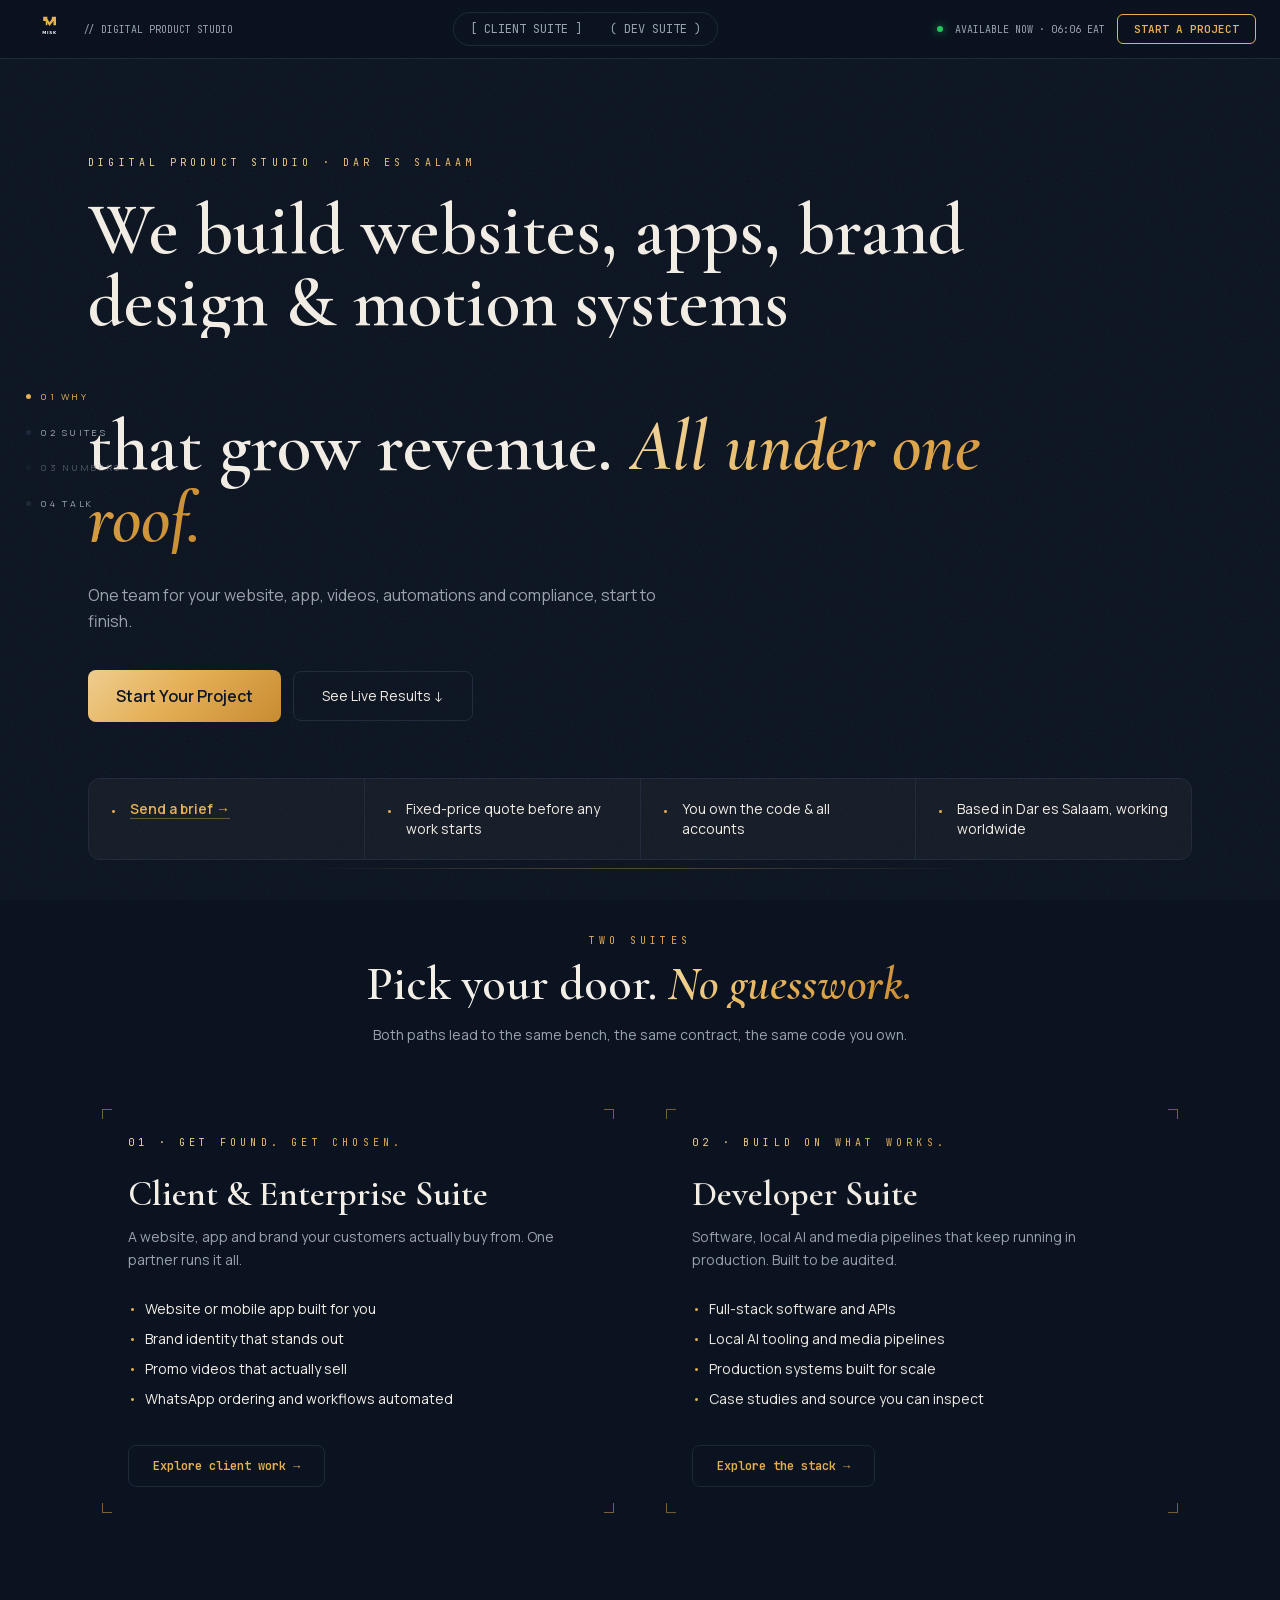
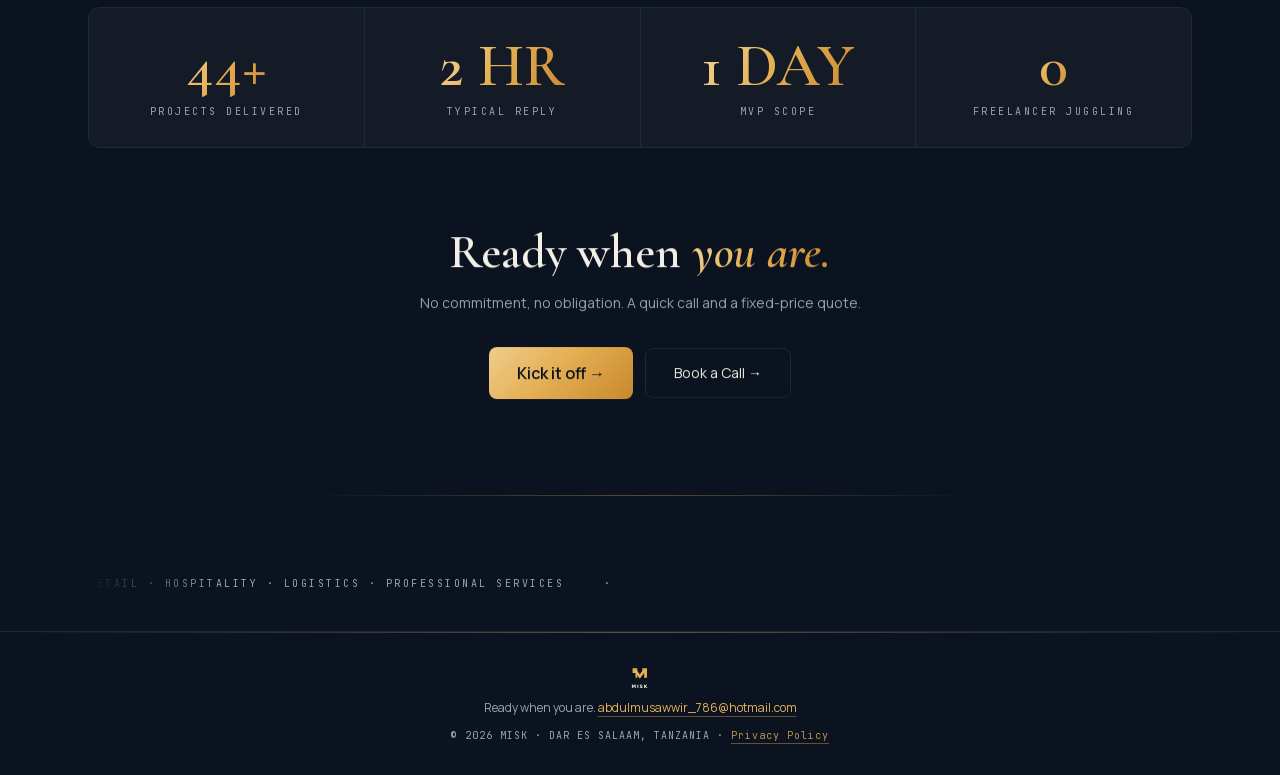
==== commit 19beb02b: "Deploy portfolio (local push)" ====
--- a/index.html
+++ b/index.html
@@ -1 +1 @@
-<!DOCTYPE html><html lang="en" class="__variable_1d4694 __variable_73ee6c __variable_3c557b"><head><meta charSet="utf-8"/><meta name="viewport" content="width=device-width, initial-scale=1"/><link rel="stylesheet" href="/_next/static/css/0c00bcc4bdcc232f.css" data-precedence="next"/><link rel="preload" as="script" fetchPriority="low" href="/_next/static/chunks/webpack-67505aeadfdf73b8.js"/><script src="/_next/static/chunks/fd9d1056-b11b2651f33aae7f.js" async=""></script><script src="/_next/static/chunks/117-e173c366e2bfd494.js" async=""></script><script src="/_next/static/chunks/main-app-1a9dd9c845050a62.js" async=""></script><script src="/_next/static/chunks/c15bf2b0-7971b3d333b0cf68.js" async=""></script><script src="/_next/static/chunks/972-8c0ee6fabcd1342f.js" async=""></script><script src="/_next/static/chunks/238-3d16936187fb8d29.js" async=""></script><script src="/_next/static/chunks/app/page-4f1dfc0233e9bc2e.js" async=""></script><script src="/_next/static/chunks/app/layout-feffc0b25c8b799a.js" async=""></script><title>MISK · Digital Product Studio</title><meta name="description" content="MISK builds websites, apps, brand design and motion systems that grow revenue. Explore the Client Suite and the Developer Suite, all under one roof."/><meta property="og:title" content="MISK · Digital Product Studio"/><meta property="og:description" content="MISK builds websites, apps, brand design and motion systems that grow revenue. Explore the Client Suite and the Developer Suite, all under one roof."/><meta property="og:url" content="https://abdulmusawwir.github.io/"/><meta property="og:site_name" content="MISK"/><meta property="og:image:type" content="image/png"/><meta property="og:image:width" content="1200"/><meta property="og:image:height" content="630"/><meta property="og:image" content="https://abdulmusawwir.github.io/opengraph-image.png?def1c16df889c336"/><meta property="og:type" content="website"/><meta name="twitter:card" content="summary_large_image"/><meta name="twitter:title" content="MISK · Digital Product Studio"/><meta name="twitter:description" content="MISK builds websites, apps, brand design and motion systems that grow revenue. Explore the Client Suite and the Developer Suite, all under one roof."/><meta name="twitter:image:type" content="image/png"/><meta name="twitter:image:width" content="1200"/><meta name="twitter:image:height" content="630"/><meta name="twitter:image" content="https://abdulmusawwir.github.io/opengraph-image.png?def1c16df889c336"/><link rel="icon" href="/icon.svg?94942f29dd67c2d0" type="image/svg+xml" sizes="any"/><script src="/_next/static/chunks/polyfills-42372ed130431b0a.js" noModule=""></script></head><body class="grain"><div class="min-h-screen"><header class="glass sticky top-0 z-50 flex items-center justify-between px-6 py-3"><a class="flex items-center gap-2" aria-label="MISK, back to home" href="/"><svg viewBox="0 0 800 500" class="h-8 w-auto" fill="none" xmlns="http://www.w3.org/2000/svg" role="img" aria-label="MISK · Digital Product Studio"><g transform="translate(0, -10)"><g transform="translate(300, 70)"><path d="M0 0 H65 V130 H40 V65 H0 Z" fill="#E6B055"></path><path d="M135 0 H200 V130 H160 V65 H135 Z" fill="#E6B055"></path><path d="M65 35 L100 85 L135 35 L160 65 L100 145 L40 65 Z" fill="#E6B055"></path></g><text x="400" y="345" font-family="system-ui, -apple-system, sans-serif" font-size="64" font-weight="900" letter-spacing="12" fill="#F8FAFC" text-anchor="middle">MISK</text></g></svg><span class="hidden font-mono text-[10px] text-fog sm:inline">// DIGITAL PRODUCT STUDIO</span></a><nav class="flex gap-1 rounded-full border border-seam bg-ink/80 p-1 font-mono text-xs" aria-label="Suites"><a class="rounded-full px-3 py-1 transition text-fog hover:text-cream" href="/client/">[ CLIENT SUITE ]</a><a class="rounded-full px-3 py-1 transition text-fog hover:text-cream" href="/dev/">( DEV SUITE )</a></nav><div class="flex items-center gap-3"><div class="hidden lg:flex items-center gap-3 font-mono text-[10px] text-fog"><span class="h-1.5 w-1.5 rounded-full bg-green-500 animate-pulseSoft shadow-[0_0_8px_rgba(34,197,94,.8)]"></span><span>AVAILABLE NOW</span></div><button class="rounded-md px-4 py-1.5 font-mono text-[11px] font-semibold transition border border-brass text-brass hover:bg-brass hover:text-ink">START A PROJECT</button></div></header><div aria-hidden="true" class="cursor-halo pointer-events-none fixed left-[-240px] top-[-240px] z-20 rounded-full" style="width:480px;height:480px;background:radial-gradient(circle, rgba(230,176,85,0.16), rgba(230,176,85,0.03) 45%, transparent 70%)"></div><section class="relative overflow-hidden"><div class="hero-wash pointer-events-none absolute inset-0" aria-hidden="true"></div><div data-hero-stagger="true" data-parallax="0.08" class="relative mx-auto max-w-6xl px-6 pb-12 pt-24"><p class="brass-text mb-6 font-mono text-[10px] tracking-[0.42em]">DIGITAL PRODUCT STUDIO · DAR ES SALAAM</p><h1 class="max-w-4xl font-display text-5xl font-semibold leading-[1.05] md:text-7xl">We build websites, apps, brand design &amp; motion systems<br/>that grow revenue. <em class="brass-text italic">All under one roof.</em></h1><p class="mt-7 max-w-xl text-base leading-relaxed text-fog">One team for your website, app, videos, automations and compliance, start to finish.</p><div class="mt-9 flex flex-wrap items-center justify-start gap-3"><a href="mailto:abdulmusawwir_786@hotmail.com?subject=Turnkey%20Strategy%20Consultation" class="brass rounded-lg px-7 py-3.5 font-semibold text-ink transition hover:brightness-110 hover:shadow-glow">Start Your Project</a><a href="#suites" class="rounded-lg border border-seam px-7 py-3.5 text-sm transition hover:border-brass hover:bg-white/[.02]">See Live Results ↓</a></div></div></section><section class="mx-auto max-w-6xl px-6 pb-2 pt-2" data-reveal="true"><ul class="grid gap-px overflow-hidden rounded-xl border border-seam bg-seam sm:grid-cols-2 lg:grid-cols-4"><li class="flex items-start gap-3 bg-panel p-5 text-sm text-cream"><span aria-hidden="true" class="mt-0.5 text-brass">•</span><a href="mailto:abdulmusawwir_786@hotmail.com?subject=Turnkey%20Strategy%20Consultation" class="font-semibold text-brass underline decoration-brass/40 underline-offset-4 hover:decoration-brass">Send a brief →</a></li><li class="flex items-start gap-3 bg-panel p-5 text-sm text-cream"><span aria-hidden="true" class="mt-0.5 text-brass">•</span><span>Fixed-price quote before any work starts</span></li><li class="flex items-start gap-3 bg-panel p-5 text-sm text-cream"><span aria-hidden="true" class="mt-0.5 text-brass">•</span><span>You own the code &amp; all accounts</span></li><li class="flex items-start gap-3 bg-panel p-5 text-sm text-cream"><span aria-hidden="true" class="mt-0.5 text-brass">•</span><span>Based in Dar es Salaam, working worldwide</span></li></ul></section><div class="rule mx-auto max-w-2xl" data-reveal="true"></div><section id="suites" class="mx-auto max-w-6xl scroll-mt-24 px-6 pb-20 pt-16"><div class="mb-12 text-center" data-reveal="true"><p class="brass-text mb-3 font-mono text-[10px] tracking-[0.42em]">TWO SUITES</p><h2 class="font-display text-5xl font-semibold">Pick your door. <em class="brass-text italic">No guesswork.</em></h2><p class="mx-auto mt-4 max-w-xl text-sm leading-relaxed text-fog">Both paths lead to the same bench, the same contract, the same code you own.</p></div><div class="grid gap-6 md:grid-cols-2"><article data-reveal="true" data-reveal-delay="0" class="panel relative rounded-2xl p-10"><span class="tick border-l border-t" style="top:14px;left:14px"></span><span class="tick border-r border-t" style="top:14px;right:14px"></span><span class="tick border-b border-l" style="bottom:14px;left:14px"></span><span class="tick border-b border-r" style="bottom:14px;right:14px"></span><p class="brass-text mb-6 font-mono text-[10px] tracking-[0.42em]">01<!-- --> · <!-- -->GET FOUND. GET CHOSEN.</p><h3 class="font-display text-4xl font-semibold">Client &amp; Enterprise Suite</h3><p class="mt-3 text-sm leading-relaxed text-fog">A website, app and brand your customers actually buy from. One partner runs it all.</p><ul class="mt-7 space-y-2.5 text-sm text-cream"><li><span aria-hidden="true" class="mr-2 text-brass">•</span>Website or mobile app built for you</li><li><span aria-hidden="true" class="mr-2 text-brass">•</span>Brand identity that stands out</li><li><span aria-hidden="true" class="mr-2 text-brass">•</span>Promo videos that actually sell</li><li><span aria-hidden="true" class="mr-2 text-brass">•</span>WhatsApp ordering and workflows automated</li></ul><a href="/client/" class="mt-9 inline-flex items-center gap-2 rounded-lg border border-seam px-6 py-3 font-mono text-xs font-semibold text-brass transition hover:border-brass hover:bg-brass/5">Explore client work →</a></article><article data-reveal="true" data-reveal-delay="0.14" class="panel relative rounded-2xl p-10"><span class="tick border-l border-t" style="top:14px;left:14px"></span><span class="tick border-r border-t" style="top:14px;right:14px"></span><span class="tick border-b border-l" style="bottom:14px;left:14px"></span><span class="tick border-b border-r" style="bottom:14px;right:14px"></span><p class="brass-text mb-6 font-mono text-[10px] tracking-[0.42em]">02<!-- --> · <!-- -->BUILD ON WHAT WORKS.</p><h3 class="font-display text-4xl font-semibold">Developer Suite</h3><p class="mt-3 text-sm leading-relaxed text-fog">Software, local AI and media pipelines that keep running in production. Built to be audited.</p><ul class="mt-7 space-y-2.5 text-sm text-cream"><li><span aria-hidden="true" class="mr-2 text-brass">•</span>Full-stack software and APIs</li><li><span aria-hidden="true" class="mr-2 text-brass">•</span>Local AI tooling and media pipelines</li><li><span aria-hidden="true" class="mr-2 text-brass">•</span>Production systems built for scale</li><li><span aria-hidden="true" class="mr-2 text-brass">•</span>Case studies and source you can inspect</li></ul><a href="/dev/" class="mt-9 inline-flex items-center gap-2 rounded-lg border border-seam px-6 py-3 font-mono text-xs font-semibold text-brass transition hover:border-brass hover:bg-brass/5">Explore the stack →</a></article></div></section><section class="mx-auto max-w-6xl px-6 pb-20" data-reveal="true"><ul class="grid grid-cols-2 gap-px overflow-hidden rounded-xl border border-seam bg-seam md:grid-cols-4"><li class="bg-panel p-7 text-center"><span class="brass-text font-display text-5xl font-semibold md:text-6xl">50+</span><span class="mt-2 block font-mono text-[10px] tracking-[0.25em] text-fog">PROJECTS DELIVERED</span></li><li class="bg-panel p-7 text-center"><span class="brass-text font-display text-5xl font-semibold md:text-6xl">2 HR</span><span class="mt-2 block font-mono text-[10px] tracking-[0.25em] text-fog">TYPICAL REPLY</span></li><li class="bg-panel p-7 text-center"><span class="brass-text font-display text-5xl font-semibold md:text-6xl">1 DAY</span><span class="mt-2 block font-mono text-[10px] tracking-[0.25em] text-fog">MVP SCOPE</span></li><li class="bg-panel p-7 text-center"><span class="brass-text font-display text-5xl font-semibold md:text-6xl">0</span><span class="mt-2 block font-mono text-[10px] tracking-[0.25em] text-fog">FREELANCER JUGGLING</span></li></ul></section><section class="mx-auto max-w-3xl px-6 pb-24 text-center" data-reveal="true"><h2 class="font-display text-5xl font-semibold">Ready when <em class="brass-text italic">you are.</em></h2><p class="mt-4 text-sm leading-relaxed text-fog">No commitment, no obligation. A quick call and a fixed-price quote.</p><div class="mt-8 flex flex-wrap items-center justify-center gap-3"><a href="mailto:abdulmusawwir_786@hotmail.com?subject=Turnkey%20Strategy%20Consultation" class="brass rounded-lg px-7 py-3.5 font-semibold text-ink transition hover:brightness-110 hover:shadow-glow">Kick it off →</a><a href="https://wa.me/255782681781?text=Hi%20MISK%2C%20I%27d%20like%20to%20talk%20about%20a%20project" target="_blank" rel="noopener noreferrer" class="rounded-lg border border-seam px-7 py-3.5 text-sm transition hover:border-brass hover:bg-white/[.02]">Book a Call →</a></div></section><div class="rule mx-auto max-w-2xl"></div><section class="mx-auto max-w-6xl px-6 pb-10 pt-20"><div class="marquee overflow-hidden font-mono text-[10px] tracking-[0.25em] text-fog"><div class="marquee-track"><span class="marquee-unit">RETAIL · HOSPITALITY · LOGISTICS · PROFESSIONAL SERVICES</span></div></div></section><footer class="relative border-t border-seam py-8 text-center"><div class="seam-top"></div><svg viewBox="0 0 800 500" class="mx-auto h-9 w-auto" fill="none" xmlns="http://www.w3.org/2000/svg" role="img" aria-label="MISK · Digital Product Studio"><g transform="translate(0, -10)"><g transform="translate(300, 70)"><path d="M0 0 H65 V130 H40 V65 H0 Z" fill="#E6B055"></path><path d="M135 0 H200 V130 H160 V65 H135 Z" fill="#E6B055"></path><path d="M65 35 L100 85 L135 35 L160 65 L100 145 L40 65 Z" fill="#E6B055"></path></g><text x="400" y="345" font-family="system-ui, -apple-system, sans-serif" font-size="64" font-weight="900" letter-spacing="12" fill="#F8FAFC" text-anchor="middle">MISK</text></g></svg><p class="text-xs text-fog">Ready when you are.<!-- --> <a class="text-brass underline decoration-brass/40 underline-offset-4 hover:decoration-brass" href="mailto:abdulmusawwir_786@hotmail.com">abdulmusawwir_786@hotmail.com</a></p><p class="mt-3 font-mono text-[10px] tracking-widest text-fog">© 2026 MISK · DAR ES SALAAM, TANZANIA ·<!-- --> <a class="text-brass/80 underline decoration-brass/40 underline-offset-4 hover:text-brass" href="/privacy/">Privacy Policy</a></p></footer></div><script src="/_next/static/chunks/webpack-67505aeadfdf73b8.js" async=""></script><script>(self.__next_f=self.__next_f||[]).push([0]);self.__next_f.push([2,null])</script><script>self.__next_f.push([1,"1:HL[\"/_next/static/css/0c00bcc4bdcc232f.css\",\"style\"]\n"])</script><script>self.__next_f.push([1,"2:I[2846,[],\"\"]\n4:I[8244,[\"922\",\"static/chunks/c15bf2b0-7971b3d333b0cf68.js\",\"972\",\"static/chunks/972-8c0ee6fabcd1342f.js\",\"238\",\"static/chunks/238-3d16936187fb8d29.js\",\"931\",\"static/chunks/app/page-4f1dfc0233e9bc2e.js\"],\"default\"]\n5:I[392,[\"922\",\"static/chunks/c15bf2b0-7971b3d333b0cf68.js\",\"972\",\"static/chunks/972-8c0ee6fabcd1342f.js\",\"238\",\"static/chunks/238-3d16936187fb8d29.js\",\"931\",\"static/chunks/app/page-4f1dfc0233e9bc2e.js\"],\"default\"]\n6:I[2225,[\"922\",\"static/chunks/c15bf2b0-7971b3d333b0cf68.js\",\"972\",\"static/chunks/972-8c0ee6fabcd1342f.js\",\"238\",\"static/chunks/238-3d16936187fb8d29.js\",\"931\",\"static/chunks/app/page-4f1dfc0233e9bc2e.js\"],\"default\"]\n7:I[2972,[\"922\",\"static/chunks/c15bf2b0-7971b3d333b0cf68.js\",\"972\",\"static/chunks/972-8c0ee6fabcd1342f.js\",\"238\",\"static/chunks/238-3d16936187fb8d29.js\",\"931\",\"static/chunks/app/page-4f1dfc0233e9bc2e.js\"],\"\"]\n8:I[1395,[\"185\",\"static/chunks/app/layout-feffc0b25c8b799a.js\"],\"default\"]\n9:I[4640,[\"185\",\"static/chunks/app/layout-feffc0b25c8b799a.js\"],\"default\"]\na:I[4707,[],\"\"]\nb:I[6423,[],\"\"]\nd:I[1060,[],\"\"]\ne:[]\n"])</script><script>self.__next_f.push([1,"0:[\"$\",\"$L2\",null,{\"buildId\":\"3Pm4f8dc7t2apOwsISjsW\",\"assetPrefix\":\"\",\"urlParts\":[\"\",\"\"],\"initialTree\":[\"\",{\"children\":[\"__PAGE__\",{}]},\"$undefined\",\"$undefined\",true],\"initialSeedData\":[\"\",{\"children\":[\"__PAGE__\",{},[[\"$L3\",[\"$\",\"div\",null,{\"className\":\"min-h-screen\",\"children\":[[\"$\",\"$L4\",null,{}],[\"$\",\"$L5\",null,{}],[\"$\",\"section\",null,{\"className\":\"relative overflow-hidden\",\"children\":[[\"$\",\"div\",null,{\"className\":\"hero-wash pointer-events-none absolute inset-0\",\"aria-hidden\":true}],[\"$\",\"div\",null,{\"data-hero-stagger\":true,\"data-parallax\":\"0.08\",\"className\":\"relative mx-auto max-w-6xl px-6 pb-12 pt-24\",\"children\":[[\"$\",\"p\",null,{\"className\":\"brass-text mb-6 font-mono text-[10px] tracking-[0.42em]\",\"children\":\"DIGITAL PRODUCT STUDIO · DAR ES SALAAM\"}],[\"$\",\"h1\",null,{\"className\":\"max-w-4xl font-display text-5xl font-semibold leading-[1.05] md:text-7xl\",\"children\":[\"We build websites, apps, brand design \u0026 motion systems\",[\"$\",\"br\",null,{}],\"that grow revenue. \",[\"$\",\"em\",null,{\"className\":\"brass-text italic\",\"children\":\"All under one roof.\"}]]}],[\"$\",\"p\",null,{\"className\":\"mt-7 max-w-xl text-base leading-relaxed text-fog\",\"children\":\"One team for your website, app, videos, automations and compliance, start to finish.\"}],[\"$\",\"div\",null,{\"className\":\"mt-9 flex flex-wrap items-center justify-start gap-3\",\"children\":[[\"$\",\"a\",null,{\"href\":\"mailto:abdulmusawwir_786@hotmail.com?subject=Turnkey%20Strategy%20Consultation\",\"className\":\"brass rounded-lg px-7 py-3.5 font-semibold text-ink transition hover:brightness-110 hover:shadow-glow\",\"children\":\"Start Your Project\"}],[\"$\",\"a\",null,{\"href\":\"#suites\",\"className\":\"rounded-lg border border-seam px-7 py-3.5 text-sm transition hover:border-brass hover:bg-white/[.02]\",\"children\":\"See Live Results ↓\"}]]}]]}]]}],[\"$\",\"section\",null,{\"className\":\"mx-auto max-w-6xl px-6 pb-2 pt-2\",\"data-reveal\":true,\"children\":[\"$\",\"ul\",null,{\"className\":\"grid gap-px overflow-hidden rounded-xl border border-seam bg-seam sm:grid-cols-2 lg:grid-cols-4\",\"children\":[[\"$\",\"li\",\"Send a brief →\",{\"className\":\"flex items-start gap-3 bg-panel p-5 text-sm text-cream\",\"children\":[[\"$\",\"span\",null,{\"aria-hidden\":true,\"className\":\"mt-0.5 text-brass\",\"children\":\"•\"}],[\"$\",\"a\",null,{\"href\":\"mailto:abdulmusawwir_786@hotmail.com?subject=Turnkey%20Strategy%20Consultation\",\"className\":\"font-semibold text-brass underline decoration-brass/40 underline-offset-4 hover:decoration-brass\",\"children\":\"Send a brief →\"}]]}],[\"$\",\"li\",\"Fixed-price quote before any work starts\",{\"className\":\"flex items-start gap-3 bg-panel p-5 text-sm text-cream\",\"children\":[[\"$\",\"span\",null,{\"aria-hidden\":true,\"className\":\"mt-0.5 text-brass\",\"children\":\"•\"}],[\"$\",\"span\",null,{\"children\":\"Fixed-price quote before any work starts\"}]]}],[\"$\",\"li\",\"You own the code \u0026 all accounts\",{\"className\":\"flex items-start gap-3 bg-panel p-5 text-sm text-cream\",\"children\":[[\"$\",\"span\",null,{\"aria-hidden\":true,\"className\":\"mt-0.5 text-brass\",\"children\":\"•\"}],[\"$\",\"span\",null,{\"children\":\"You own the code \u0026 all accounts\"}]]}],[\"$\",\"li\",\"Based in Dar es Salaam, working worldwide\",{\"className\":\"flex items-start gap-3 bg-panel p-5 text-sm text-cream\",\"children\":[[\"$\",\"span\",null,{\"aria-hidden\":true,\"className\":\"mt-0.5 text-brass\",\"children\":\"•\"}],[\"$\",\"span\",null,{\"children\":\"Based in Dar es Salaam, working worldwide\"}]]}]]}]}],[\"$\",\"div\",null,{\"className\":\"rule mx-auto max-w-2xl\",\"data-reveal\":true}],[\"$\",\"section\",null,{\"id\":\"suites\",\"className\":\"mx-auto max-w-6xl scroll-mt-24 px-6 pb-20 pt-16\",\"children\":[[\"$\",\"div\",null,{\"className\":\"mb-12 text-center\",\"data-reveal\":true,\"children\":[[\"$\",\"p\",null,{\"className\":\"brass-text mb-3 font-mono text-[10px] tracking-[0.42em]\",\"children\":\"TWO SUITES\"}],[\"$\",\"h2\",null,{\"className\":\"font-display text-5xl font-semibold\",\"children\":[\"Pick your door. \",[\"$\",\"em\",null,{\"className\":\"brass-text italic\",\"children\":\"No guesswork.\"}]]}],[\"$\",\"p\",null,{\"className\":\"mx-auto mt-4 max-w-xl text-sm leading-relaxed text-fog\",\"children\":\"Both paths lead to the same bench, the same contract, the same code you own.\"}]]}],[\"$\",\"div\",null,{\"className\":\"grid gap-6 md:grid-cols-2\",\"children\":[[\"$\",\"article\",\"01\",{\"data-reveal\":true,\"data-reveal-delay\":0,\"className\":\"panel relative rounded-2xl p-10\",\"children\":[[\"$\",\"span\",null,{\"className\":\"tick border-l border-t\",\"style\":{\"top\":14,\"left\":14}}],[\"$\",\"span\",null,{\"className\":\"tick border-r border-t\",\"style\":{\"top\":14,\"right\":14}}],[\"$\",\"span\",null,{\"className\":\"tick border-b border-l\",\"style\":{\"bottom\":14,\"left\":14}}],[\"$\",\"span\",null,{\"className\":\"tick border-b border-r\",\"style\":{\"bottom\":14,\"right\":14}}],[\"$\",\"p\",null,{\"className\":\"brass-text mb-6 font-mono text-[10px] tracking-[0.42em]\",\"children\":[\"01\",\" · \",\"GET FOUND. GET CHOSEN.\"]}],[\"$\",\"h3\",null,{\"className\":\"font-display text-4xl font-semibold\",\"children\":\"Client \u0026 Enterprise Suite\"}],[\"$\",\"p\",null,{\"className\":\"mt-3 text-sm leading-relaxed text-fog\",\"children\":\"A website, app and brand your customers actually buy from. One partner runs it all.\"}],[\"$\",\"ul\",null,{\"className\":\"mt-7 space-y-2.5 text-sm text-cream\",\"children\":[[\"$\",\"li\",\"Website or mobile app built for you\",{\"children\":[[\"$\",\"span\",null,{\"aria-hidden\":true,\"className\":\"mr-2 text-brass\",\"children\":\"•\"}],\"Website or mobile app built for you\"]}],[\"$\",\"li\",\"Brand identity that stands out\",{\"children\":[[\"$\",\"span\",null,{\"aria-hidden\":true,\"className\":\"mr-2 text-brass\",\"children\":\"•\"}],\"Brand identity that stands out\"]}],[\"$\",\"li\",\"Promo videos that actually sell\",{\"children\":[[\"$\",\"span\",null,{\"aria-hidden\":true,\"className\":\"mr-2 text-brass\",\"children\":\"•\"}],\"Promo videos that actually sell\"]}],[\"$\",\"li\",\"WhatsApp ordering and workflows automated\",{\"children\":[[\"$\",\"span\",null,{\"aria-hidden\":true,\"className\":\"mr-2 text-brass\",\"children\":\"•\"}],\"WhatsApp ordering and workflows automated\"]}]]}],[\"$\",\"a\",null,{\"href\":\"/client/\",\"className\":\"mt-9 inline-flex items-center gap-2 rounded-lg border border-seam px-6 py-3 font-mono text-xs font-semibold text-brass transition hover:border-brass hover:bg-brass/5\",\"children\":\"Explore client work →\"}]]}],[\"$\",\"article\",\"02\",{\"data-reveal\":true,\"data-reveal-delay\":0.14,\"className\":\"panel relative rounded-2xl p-10\",\"children\":[[\"$\",\"span\",null,{\"className\":\"tick border-l border-t\",\"style\":{\"top\":14,\"left\":14}}],[\"$\",\"span\",null,{\"className\":\"tick border-r border-t\",\"style\":{\"top\":14,\"right\":14}}],[\"$\",\"span\",null,{\"className\":\"tick border-b border-l\",\"style\":{\"bottom\":14,\"left\":14}}],[\"$\",\"span\",null,{\"className\":\"tick border-b border-r\",\"style\":{\"bottom\":14,\"right\":14}}],[\"$\",\"p\",null,{\"className\":\"brass-text mb-6 font-mono text-[10px] tracking-[0.42em]\",\"children\":[\"02\",\" · \",\"BUILD ON WHAT WORKS.\"]}],[\"$\",\"h3\",null,{\"className\":\"font-display text-4xl font-semibold\",\"children\":\"Developer Suite\"}],[\"$\",\"p\",null,{\"className\":\"mt-3 text-sm leading-relaxed text-fog\",\"children\":\"Software, local AI and media pipelines that keep running in production. Built to be audited.\"}],[\"$\",\"ul\",null,{\"className\":\"mt-7 space-y-2.5 text-sm text-cream\",\"children\":[[\"$\",\"li\",\"Full-stack software and APIs\",{\"children\":[[\"$\",\"span\",null,{\"aria-hidden\":true,\"className\":\"mr-2 text-brass\",\"children\":\"•\"}],\"Full-stack software and APIs\"]}],[\"$\",\"li\",\"Local AI tooling and media pipelines\",{\"children\":[[\"$\",\"span\",null,{\"aria-hidden\":true,\"className\":\"mr-2 text-brass\",\"children\":\"•\"}],\"Local AI tooling and media pipelines\"]}],[\"$\",\"li\",\"Production systems built for scale\",{\"children\":[[\"$\",\"span\",null,{\"aria-hidden\":true,\"className\":\"mr-2 text-brass\",\"children\":\"•\"}],\"Production systems built for scale\"]}],[\"$\",\"li\",\"Case studies and source you can inspect\",{\"children\":[[\"$\",\"span\",null,{\"aria-hidden\":true,\"className\":\"mr-2 text-brass\",\"children\":\"•\"}],\"Case studies and source you can inspect\"]}]]}],[\"$\",\"a\",null,{\"href\":\"/dev/\",\"className\":\"mt-9 inline-flex items-center gap-2 rounded-lg border border-seam px-6 py-3 font-mono text-xs font-semibold text-brass transition hover:border-brass hover:bg-brass/5\",\"children\":\"Explore the stack →\"}]]}]]}]]}],[\"$\",\"section\",null,{\"className\":\"mx-auto max-w-6xl px-6 pb-20\",\"data-reveal\":true,\"children\":[\"$\",\"ul\",null,{\"className\":\"grid grid-cols-2 gap-px overflow-hidden rounded-xl border border-seam bg-seam md:grid-cols-4\",\"children\":[[\"$\",\"li\",\"PROJECTS DELIVERED\",{\"className\":\"bg-panel p-7 text-center\",\"children\":[[\"$\",\"span\",null,{\"className\":\"brass-text font-display text-5xl font-semibold md:text-6xl\",\"children\":\"50+\"}],[\"$\",\"span\",null,{\"className\":\"mt-2 block font-mono text-[10px] tracking-[0.25em] text-fog\",\"children\":\"PROJECTS DELIVERED\"}]]}],[\"$\",\"li\",\"TYPICAL REPLY\",{\"className\":\"bg-panel p-7 text-center\",\"children\":[[\"$\",\"span\",null,{\"className\":\"brass-text font-display text-5xl font-semibold md:text-6xl\",\"children\":\"2 HR\"}],[\"$\",\"span\",null,{\"className\":\"mt-2 block font-mono text-[10px] tracking-[0.25em] text-fog\",\"children\":\"TYPICAL REPLY\"}]]}],[\"$\",\"li\",\"MVP SCOPE\",{\"className\":\"bg-panel p-7 text-center\",\"children\":[[\"$\",\"span\",null,{\"className\":\"brass-text font-display text-5xl font-semibold md:text-6xl\",\"children\":\"1 DAY\"}],[\"$\",\"span\",null,{\"className\":\"mt-2 block font-mono text-[10px] tracking-[0.25em] text-fog\",\"children\":\"MVP SCOPE\"}]]}],[\"$\",\"li\",\"FREELANCER JUGGLING\",{\"className\":\"bg-panel p-7 text-center\",\"children\":[[\"$\",\"span\",null,{\"className\":\"brass-text font-display text-5xl font-semibold md:text-6xl\",\"children\":\"0\"}],[\"$\",\"span\",null,{\"className\":\"mt-2 block font-mono text-[10px] tracking-[0.25em] text-fog\",\"children\":\"FREELANCER JUGGLING\"}]]}]]}]}],[\"$\",\"section\",null,{\"className\":\"mx-auto max-w-3xl px-6 pb-24 text-center\",\"data-reveal\":true,\"children\":[[\"$\",\"h2\",null,{\"className\":\"font-display text-5xl font-semibold\",\"children\":[\"Ready when \",[\"$\",\"em\",null,{\"className\":\"brass-text italic\",\"children\":\"you are.\"}]]}],[\"$\",\"p\",null,{\"className\":\"mt-4 text-sm leading-relaxed text-fog\",\"children\":\"No commitment, no obligation. A quick call and a fixed-price quote.\"}],[\"$\",\"div\",null,{\"className\":\"mt-8 flex flex-wrap items-center justify-center gap-3\",\"children\":[[\"$\",\"a\",null,{\"href\":\"mailto:abdulmusawwir_786@hotmail.com?subject=Turnkey%20Strategy%20Consultation\",\"className\":\"brass rounded-lg px-7 py-3.5 font-semibold text-ink transition hover:brightness-110 hover:shadow-glow\",\"children\":\"Kick it off →\"}],[\"$\",\"a\",null,{\"href\":\"https://wa.me/255782681781?text=Hi%20MISK%2C%20I%27d%20like%20to%20talk%20about%20a%20project\",\"target\":\"_blank\",\"rel\":\"noopener noreferrer\",\"className\":\"rounded-lg border border-seam px-7 py-3.5 text-sm transition hover:border-brass hover:bg-white/[.02]\",\"children\":\"Book a Call →\"}]]}]]}],[\"$\",\"div\",null,{\"className\":\"rule mx-auto max-w-2xl\"}],[\"$\",\"section\",null,{\"className\":\"mx-auto max-w-6xl px-6 pb-10 pt-20\",\"children\":[\"$\",\"div\",null,{\"className\":\"marquee overflow-hidden font-mono text-[10px] tracking-[0.25em] text-fog\",\"children\":[\"$\",\"div\",null,{\"className\":\"marquee-track\",\"children\":[\"$\",\"span\",null,{\"className\":\"marquee-unit\",\"children\":\"RETAIL · HOSPITALITY · LOGISTICS · PROFESSIONAL SERVICES\"}]}]}]}],[\"$\",\"$L6\",null,{}],[\"$\",\"footer\",null,{\"className\":\"relative border-t border-seam py-8 text-center\",\"children\":[[\"$\",\"div\",null,{\"className\":\"seam-top\"}],[[\"$\",\"svg\",null,{\"viewBox\":\"0 0 800 500\",\"className\":\"mx-auto h-9 w-auto\",\"fill\":\"none\",\"xmlns\":\"http://www.w3.org/2000/svg\",\"role\":\"img\",\"aria-label\":\"MISK · Digital Product Studio\",\"children\":[\"$\",\"g\",null,{\"transform\":\"translate(0, -10)\",\"children\":[[\"$\",\"g\",null,{\"transform\":\"translate(300, 70)\",\"children\":[[\"$\",\"path\",null,{\"d\":\"M0 0 H65 V130 H40 V65 H0 Z\",\"fill\":\"#E6B055\"}],[\"$\",\"path\",null,{\"d\":\"M135 0 H200 V130 H160 V65 H135 Z\",\"fill\":\"#E6B055\"}],[\"$\",\"path\",null,{\"d\":\"M65 35 L100 85 L135 35 L160 65 L100 145 L40 65 Z\",\"fill\":\"#E6B055\"}]]}],[\"$\",\"text\",null,{\"x\":\"400\",\"y\":\"345\",\"fontFamily\":\"system-ui, -apple-system, sans-serif\",\"fontSize\":\"64\",\"fontWeight\":\"900\",\"letterSpacing\":\"12\",\"fill\":\"#F8FAFC\",\"textAnchor\":\"middle\",\"children\":\"MISK\"}],false]}]}],[\"$\",\"p\",null,{\"className\":\"text-xs text-fog\",\"children\":[\"Ready when you are.\",\" \",[\"$\",\"a\",null,{\"className\":\"text-brass underline decoration-brass/40 underline-offset-4 hover:decoration-brass\",\"href\":\"mailto:abdulmusawwir_786@hotmail.com\",\"children\":\"abdulmusawwir_786@hotmail.com\"}]]}],[\"$\",\"p\",null,{\"className\":\"mt-3 font-mono text-[10px] tracking-widest text-fog\",\"children\":[\"© 2026 MISK · DAR ES SALAAM, TANZANIA ·\",\" \",[\"$\",\"$L7\",null,{\"href\":\"/privacy/\",\"className\":\"text-brass/80 underline decoration-brass/40 underline-offset-4 hover:text-brass\",\"children\":\"Privacy Policy\"}]]}]]]}]]}],null],null],null]},[[[[\"$\",\"link\",\"0\",{\"rel\":\"stylesheet\",\"href\":\"/_next/static/css/0c00bcc4bdcc232f.css\",\"precedence\":\"next\",\"crossOrigin\":\"$undefined\"}]],[\"$\",\"html\",null,{\"lang\":\"en\",\"className\":\"__variable_1d4694 __variable_73ee6c __variable_3c557b\",\"children\":[\"$\",\"body\",null,{\"className\":\"grain\",\"children\":[[\"$\",\"$L8\",null,{}],[\"$\",\"$L9\",null,{}],[\"$\",\"$La\",null,{\"parallelRouterKey\":\"children\",\"segmentPath\":[\"children\"],\"error\":\"$undefined\",\"errorStyles\":\"$undefined\",\"errorScripts\":\"$undefined\",\"template\":[\"$\",\"$Lb\",null,{}],\"templateStyles\":\"$undefined\",\"templateScripts\":\"$undefined\",\"notFound\":[[\"$\",\"title\",null,{\"children\":\"404: This page could not be found.\"}],[\"$\",\"div\",null,{\"style\":{\"fontFamily\":\"system-ui,\\\"Segoe UI\\\",Roboto,Helvetica,Arial,sans-serif,\\\"Apple Color Emoji\\\",\\\"Segoe UI Emoji\\\"\",\"height\":\"100vh\",\"textAlign\":\"center\",\"display\":\"flex\",\"flexDirection\":\"column\",\"alignItems\":\"center\",\"justifyContent\":\"center\"},\"children\":[\"$\",\"div\",null,{\"children\":[[\"$\",\"style\",null,{\"dangerouslySetInnerHTML\":{\"__html\":\"body{color:#000;background:#fff;margin:0}.next-error-h1{border-right:1px solid rgba(0,0,0,.3)}@media (prefers-color-scheme:dark){body{color:#fff;background:#000}.next-error-h1{border-right:1px solid rgba(255,255,255,.3)}}\"}}],[\"$\",\"h1\",null,{\"className\":\"next-error-h1\",\"style\":{\"display\":\"inline-block\",\"margin\":\"0 20px 0 0\",\"padding\":\"0 23px 0 0\",\"fontSize\":24,\"fontWeight\":500,\"verticalAlign\":\"top\",\"lineHeight\":\"49px\"},\"children\":\"404\"}],[\"$\",\"div\",null,{\"style\":{\"display\":\"inline-block\"},\"children\":[\"$\",\"h2\",null,{\"style\":{\"fontSize\":14,\"fontWeight\":400,\"lineHeight\":\"49px\",\"margin\":0},\"children\":\"This page could not be found.\"}]}]]}]}]],\"notFoundStyles\":[]}]]}]}]],null],null],\"couldBeIntercepted\":false,\"initialHead\":[null,\"$Lc\"],\"globalErrorComponent\":\"$d\",\"missingSlots\":\"$We\"}]\n"])</script><script>self.__next_f.push([1,"c:[[\"$\",\"meta\",\"0\",{\"name\":\"viewport\",\"content\":\"width=device-width, initial-scale=1\"}],[\"$\",\"meta\",\"1\",{\"charSet\":\"utf-8\"}],[\"$\",\"title\",\"2\",{\"children\":\"MISK · Digital Product Studio\"}],[\"$\",\"meta\",\"3\",{\"name\":\"description\",\"content\":\"MISK builds websites, apps, brand design and motion systems that grow revenue. Explore the Client Suite and the Developer Suite, all under one roof.\"}],[\"$\",\"meta\",\"4\",{\"property\":\"og:title\",\"content\":\"MISK · Digital Product Studio\"}],[\"$\",\"meta\",\"5\",{\"property\":\"og:description\",\"content\":\"MISK builds websites, apps, brand design and motion systems that grow revenue. Explore the Client Suite and the Developer Suite, all under one roof.\"}],[\"$\",\"meta\",\"6\",{\"property\":\"og:url\",\"content\":\"https://abdulmusawwir.github.io/\"}],[\"$\",\"meta\",\"7\",{\"property\":\"og:site_name\",\"content\":\"MISK\"}],[\"$\",\"meta\",\"8\",{\"property\":\"og:image:type\",\"content\":\"image/png\"}],[\"$\",\"meta\",\"9\",{\"property\":\"og:image:width\",\"content\":\"1200\"}],[\"$\",\"meta\",\"10\",{\"property\":\"og:image:height\",\"content\":\"630\"}],[\"$\",\"meta\",\"11\",{\"property\":\"og:image\",\"content\":\"https://abdulmusawwir.github.io/opengraph-image.png?def1c16df889c336\"}],[\"$\",\"meta\",\"12\",{\"property\":\"og:type\",\"content\":\"website\"}],[\"$\",\"meta\",\"13\",{\"name\":\"twitter:card\",\"content\":\"summary_large_image\"}],[\"$\",\"meta\",\"14\",{\"name\":\"twitter:title\",\"content\":\"MISK · Digital Product Studio\"}],[\"$\",\"meta\",\"15\",{\"name\":\"twitter:description\",\"content\":\"MISK builds websites, apps, brand design and motion systems that grow revenue. Explore the Client Suite and the Developer Suite, all under one roof.\"}],[\"$\",\"meta\",\"16\",{\"name\":\"twitter:image:type\",\"content\":\"image/png\"}],[\"$\",\"meta\",\"17\",{\"name\":\"twitter:image:width\",\"content\":\"1200\"}],[\"$\",\"meta\",\"18\",{\"name\":\"twitter:image:height\",\"content\":\"630\"}],[\"$\",\"meta\",\"19\",{\"name\":\"twitter:image\",\"content\":\"https://abdulmusawwir.github.io/opengraph-image.png?def1c16df889c336\"}],[\"$\",\"link\",\"20\",{\"rel\":\"icon\",\"href\":\"/icon.svg?94942f29dd67c2d0\",\"type\":\"image/svg+xml\",\"sizes\":\"any\"}]]\n3:null\n"])</script></body></html>+<!DOCTYPE html><html lang="en" class="__variable_1d4694 __variable_73ee6c __variable_3c557b"><head><meta charSet="utf-8"/><meta name="viewport" content="width=device-width, initial-scale=1"/><link rel="stylesheet" href="/_next/static/css/e995d816ec5a1f0e.css" data-precedence="next"/><link rel="preload" as="script" fetchPriority="low" href="/_next/static/chunks/webpack-67505aeadfdf73b8.js"/><script src="/_next/static/chunks/fd9d1056-b11b2651f33aae7f.js" async=""></script><script src="/_next/static/chunks/117-e173c366e2bfd494.js" async=""></script><script src="/_next/static/chunks/main-app-1a9dd9c845050a62.js" async=""></script><script src="/_next/static/chunks/c15bf2b0-7971b3d333b0cf68.js" async=""></script><script src="/_next/static/chunks/972-8c0ee6fabcd1342f.js" async=""></script><script src="/_next/static/chunks/238-3d16936187fb8d29.js" async=""></script><script src="/_next/static/chunks/563-92e2289e58612054.js" async=""></script><script src="/_next/static/chunks/app/page-fe64ce2345e3a1ff.js" async=""></script><script src="/_next/static/chunks/app/layout-feffc0b25c8b799a.js" async=""></script><title>MISK · Digital Product Studio</title><meta name="description" content="MISK builds websites, apps, brand design and motion systems that grow revenue. Explore the Client Suite and the Developer Suite, all under one roof."/><meta property="og:title" content="MISK · Digital Product Studio"/><meta property="og:description" content="MISK builds websites, apps, brand design and motion systems that grow revenue. Explore the Client Suite and the Developer Suite, all under one roof."/><meta property="og:url" content="https://abdulmusawwir.github.io/"/><meta property="og:site_name" content="MISK"/><meta property="og:image:type" content="image/png"/><meta property="og:image:width" content="1200"/><meta property="og:image:height" content="630"/><meta property="og:image" content="https://abdulmusawwir.github.io/opengraph-image.png?def1c16df889c336"/><meta property="og:type" content="website"/><meta name="twitter:card" content="summary_large_image"/><meta name="twitter:title" content="MISK · Digital Product Studio"/><meta name="twitter:description" content="MISK builds websites, apps, brand design and motion systems that grow revenue. Explore the Client Suite and the Developer Suite, all under one roof."/><meta name="twitter:image:type" content="image/png"/><meta name="twitter:image:width" content="1200"/><meta name="twitter:image:height" content="630"/><meta name="twitter:image" content="https://abdulmusawwir.github.io/opengraph-image.png?def1c16df889c336"/><link rel="icon" href="/icon.svg?94942f29dd67c2d0" type="image/svg+xml" sizes="any"/><script src="/_next/static/chunks/polyfills-42372ed130431b0a.js" noModule=""></script></head><body class="grain"><div class="min-h-screen"><header class="glass sticky top-0 z-50 flex items-center justify-between px-6 py-3"><a class="flex items-center gap-2" aria-label="MISK, back to home" href="/"><svg viewBox="0 0 800 500" class="h-8 w-auto" fill="none" xmlns="http://www.w3.org/2000/svg" role="img" aria-label="MISK · Digital Product Studio"><g transform="translate(0, -10)"><g transform="translate(300, 70)"><path d="M0 0 H65 V130 H40 V65 H0 Z" fill="#E6B055"></path><path d="M135 0 H200 V130 H160 V65 H135 Z" fill="#E6B055"></path><path d="M65 35 L100 85 L135 35 L160 65 L100 145 L40 65 Z" fill="#E6B055"></path></g><text x="400" y="345" font-family="system-ui, -apple-system, sans-serif" font-size="64" font-weight="900" letter-spacing="12" fill="#F8FAFC" text-anchor="middle">MISK</text></g></svg><span class="hidden font-mono text-[10px] text-fog sm:inline">// DIGITAL PRODUCT STUDIO</span></a><nav class="flex gap-1 rounded-full border border-seam bg-ink/80 p-1 font-mono text-xs" aria-label="Suites"><a class="rounded-full px-3 py-1 transition text-fog hover:text-cream" href="/client/">[ CLIENT SUITE ]</a><a class="rounded-full px-3 py-1 transition text-fog hover:text-cream" href="/dev/">( DEV SUITE )</a></nav><div class="flex items-center gap-3"><div class="hidden lg:flex items-center gap-3 font-mono text-[10px] text-fog"><span class="h-1.5 w-1.5 rounded-full bg-green-500 animate-pulseSoft shadow-[0_0_8px_rgba(34,197,94,.8)]"></span><span>AVAILABLE NOW</span></div><button class="rounded-md px-4 py-1.5 font-mono text-[11px] font-semibold transition border border-brass text-brass hover:bg-brass hover:text-ink">START A PROJECT</button></div></header><div aria-hidden="true" class="cursor-halo pointer-events-none fixed left-[-240px] top-[-240px] z-20 rounded-full" style="width:480px;height:480px;background:radial-gradient(circle, rgba(230,176,85,0.16), rgba(230,176,85,0.03) 45%, transparent 70%)"></div><aside class="chapter-rail" aria-hidden="true"><span data-chapter="why">01 WHY</span><span data-chapter="suites">02 SUITES</span><span data-chapter="numbers">03 NUMBERS</span><span data-chapter="talk">04 TALK</span></aside><section class="relative overflow-hidden" data-chapter="why"><div class="hero-wash pointer-events-none absolute inset-0" aria-hidden="true"></div><div data-hero-stagger="true" data-parallax="0.08" class="relative mx-auto max-w-6xl px-6 pb-12 pt-24"><p class="brass-text mb-6 font-mono text-[10px] tracking-[0.42em]">DIGITAL PRODUCT STUDIO · DAR ES SALAAM</p><h1 class="max-w-4xl font-display text-5xl font-semibold leading-[1.05] md:text-7xl"><span class="mask"><span class="mask-inner">We build websites, apps, brand design &amp; motion systems</span></span><br/><span class="mask"><span class="mask-inner">that grow revenue.<!-- --> <em class="brass-text italic">All under one roof.</em></span></span></h1><p class="mt-7 max-w-xl text-base leading-relaxed text-fog">One team for your website, app, videos, automations and compliance, start to finish.</p><div class="mt-9 flex flex-wrap items-center justify-start gap-3"><a href="mailto:abdulmusawwir_786@hotmail.com?subject=Turnkey%20Strategy%20Consultation" class="brass rounded-lg px-7 py-3.5 font-semibold text-ink transition hover:brightness-110 hover:shadow-glow">Start Your Project</a><a href="#suites" class="rounded-lg border border-seam px-7 py-3.5 text-sm transition hover:border-brass hover:bg-white/[.02]">See Live Results ↓</a></div></div></section><section class="mx-auto max-w-6xl px-6 pb-2 pt-2" data-reveal="true"><ul class="grid gap-px overflow-hidden rounded-xl border border-seam bg-seam sm:grid-cols-2 lg:grid-cols-4"><li class="flex items-start gap-3 bg-panel p-5 text-sm text-cream"><span aria-hidden="true" class="mt-0.5 text-brass">•</span><a href="mailto:abdulmusawwir_786@hotmail.com?subject=Turnkey%20Strategy%20Consultation" class="font-semibold text-brass underline decoration-brass/40 underline-offset-4 hover:decoration-brass">Send a brief →</a></li><li class="flex items-start gap-3 bg-panel p-5 text-sm text-cream"><span aria-hidden="true" class="mt-0.5 text-brass">•</span><span>Fixed-price quote before any work starts</span></li><li class="flex items-start gap-3 bg-panel p-5 text-sm text-cream"><span aria-hidden="true" class="mt-0.5 text-brass">•</span><span>You own the code &amp; all accounts</span></li><li class="flex items-start gap-3 bg-panel p-5 text-sm text-cream"><span aria-hidden="true" class="mt-0.5 text-brass">•</span><span>Based in Dar es Salaam, working worldwide</span></li></ul></section><div class="rule mx-auto max-w-2xl" data-reveal="true"></div><section id="suites" class="mx-auto max-w-6xl scroll-mt-24 px-6 pb-20 pt-16" data-chapter="suites"><div class="mb-12 text-center"><p class="brass-text mb-3 font-mono text-[10px] tracking-[0.42em]" data-reveal="true">TWO SUITES</p><h2 class="font-display text-5xl font-semibold"><span class="mask"><span class="mask-inner">Pick your door. <em class="brass-text italic">No guesswork.</em></span></span></h2><p class="mx-auto mt-4 max-w-xl text-sm leading-relaxed text-fog" data-reveal="true">Both paths lead to the same bench, the same contract, the same code you own.</p></div><div class="grid gap-6 md:grid-cols-2"><article data-reveal="true" data-reveal-delay="0" class="panel relative rounded-2xl p-10"><span class="tick border-l border-t" style="top:14px;left:14px"></span><span class="tick border-r border-t" style="top:14px;right:14px"></span><span class="tick border-b border-l" style="bottom:14px;left:14px"></span><span class="tick border-b border-r" style="bottom:14px;right:14px"></span><p class="brass-text mb-6 font-mono text-[10px] tracking-[0.42em]">01<!-- --> · <!-- -->GET FOUND. GET CHOSEN.</p><h3 class="font-display text-4xl font-semibold">Client &amp; Enterprise Suite</h3><p class="mt-3 text-sm leading-relaxed text-fog">A website, app and brand your customers actually buy from. One partner runs it all.</p><ul class="mt-7 space-y-2.5 text-sm text-cream"><li><span aria-hidden="true" class="mr-2 text-brass">•</span>Website or mobile app built for you</li><li><span aria-hidden="true" class="mr-2 text-brass">•</span>Brand identity that stands out</li><li><span aria-hidden="true" class="mr-2 text-brass">•</span>Promo videos that actually sell</li><li><span aria-hidden="true" class="mr-2 text-brass">•</span>WhatsApp ordering and workflows automated</li></ul><a href="/client/" class="mt-9 inline-flex items-center gap-2 rounded-lg border border-seam px-6 py-3 font-mono text-xs font-semibold text-brass transition hover:border-brass hover:bg-brass/5">Explore client work →</a></article><article data-reveal="true" data-reveal-delay="0.14" class="panel relative rounded-2xl p-10"><span class="tick border-l border-t" style="top:14px;left:14px"></span><span class="tick border-r border-t" style="top:14px;right:14px"></span><span class="tick border-b border-l" style="bottom:14px;left:14px"></span><span class="tick border-b border-r" style="bottom:14px;right:14px"></span><p class="brass-text mb-6 font-mono text-[10px] tracking-[0.42em]">02<!-- --> · <!-- -->BUILD ON WHAT WORKS.</p><h3 class="font-display text-4xl font-semibold">Developer Suite</h3><p class="mt-3 text-sm leading-relaxed text-fog">Software, local AI and media pipelines that keep running in production. Built to be audited.</p><ul class="mt-7 space-y-2.5 text-sm text-cream"><li><span aria-hidden="true" class="mr-2 text-brass">•</span>Full-stack software and APIs</li><li><span aria-hidden="true" class="mr-2 text-brass">•</span>Local AI tooling and media pipelines</li><li><span aria-hidden="true" class="mr-2 text-brass">•</span>Production systems built for scale</li><li><span aria-hidden="true" class="mr-2 text-brass">•</span>Case studies and source you can inspect</li></ul><a href="/dev/" class="mt-9 inline-flex items-center gap-2 rounded-lg border border-seam px-6 py-3 font-mono text-xs font-semibold text-brass transition hover:border-brass hover:bg-brass/5">Explore the stack →</a></article></div></section><section class="mx-auto max-w-6xl px-6 pb-20" data-reveal="true" data-chapter="numbers"><ul class="grid grid-cols-2 gap-px overflow-hidden rounded-xl border border-seam bg-seam md:grid-cols-4"><li class="bg-panel p-7 text-center"><span class="brass-text font-display text-5xl font-semibold md:text-6xl" data-count="50" data-suffix="+">50+</span><span class="mt-2 block font-mono text-[10px] tracking-[0.25em] text-fog">PROJECTS DELIVERED</span></li><li class="bg-panel p-7 text-center"><span class="brass-text font-display text-5xl font-semibold md:text-6xl" data-count="2" data-suffix=" HR">2 HR</span><span class="mt-2 block font-mono text-[10px] tracking-[0.25em] text-fog">TYPICAL REPLY</span></li><li class="bg-panel p-7 text-center"><span class="brass-text font-display text-5xl font-semibold md:text-6xl" data-count="1" data-suffix=" DAY">1 DAY</span><span class="mt-2 block font-mono text-[10px] tracking-[0.25em] text-fog">MVP SCOPE</span></li><li class="bg-panel p-7 text-center"><span class="brass-text font-display text-5xl font-semibold md:text-6xl" data-count="0" data-suffix="">0</span><span class="mt-2 block font-mono text-[10px] tracking-[0.25em] text-fog">FREELANCER JUGGLING</span></li></ul></section><section class="mx-auto max-w-3xl px-6 pb-24 text-center" data-chapter="talk"><h2 class="font-display text-5xl font-semibold"><span class="mask"><span class="mask-inner">Ready when <em class="brass-text italic">you are.</em></span></span></h2><p class="mt-4 text-sm leading-relaxed text-fog" data-reveal="true">No commitment, no obligation. A quick call and a fixed-price quote.</p><div class="mt-8 flex flex-wrap items-center justify-center gap-3" data-reveal="true"><a href="mailto:abdulmusawwir_786@hotmail.com?subject=Turnkey%20Strategy%20Consultation" class="brass rounded-lg px-7 py-3.5 font-semibold text-ink transition hover:brightness-110 hover:shadow-glow">Kick it off →</a><a href="https://wa.me/255782681781?text=Hi%20MISK%2C%20I%27d%20like%20to%20talk%20about%20a%20project" target="_blank" rel="noopener noreferrer" class="rounded-lg border border-seam px-7 py-3.5 text-sm transition hover:border-brass hover:bg-white/[.02]">Book a Call →</a></div></section><div class="rule mx-auto max-w-2xl"></div><section class="mx-auto max-w-6xl px-6 pb-10 pt-20"><div class="marquee overflow-hidden font-mono text-[10px] tracking-[0.25em] text-fog"><div class="marquee-track"><span class="marquee-unit">RETAIL · HOSPITALITY · LOGISTICS · PROFESSIONAL SERVICES</span></div></div></section><div class="scroll-progress" id="scroll-progress" aria-hidden="true"></div><footer class="relative border-t border-seam py-8 text-center"><div class="seam-top"></div><svg viewBox="0 0 800 500" class="mx-auto h-9 w-auto" fill="none" xmlns="http://www.w3.org/2000/svg" role="img" aria-label="MISK · Digital Product Studio"><g transform="translate(0, -10)"><g transform="translate(300, 70)"><path d="M0 0 H65 V130 H40 V65 H0 Z" fill="#E6B055"></path><path d="M135 0 H200 V130 H160 V65 H135 Z" fill="#E6B055"></path><path d="M65 35 L100 85 L135 35 L160 65 L100 145 L40 65 Z" fill="#E6B055"></path></g><text x="400" y="345" font-family="system-ui, -apple-system, sans-serif" font-size="64" font-weight="900" letter-spacing="12" fill="#F8FAFC" text-anchor="middle">MISK</text></g></svg><p class="text-xs text-fog">Ready when you are.<!-- --> <a class="text-brass underline decoration-brass/40 underline-offset-4 hover:decoration-brass" href="mailto:abdulmusawwir_786@hotmail.com">abdulmusawwir_786@hotmail.com</a></p><p class="mt-3 font-mono text-[10px] tracking-widest text-fog">© 2026 MISK · DAR ES SALAAM, TANZANIA ·<!-- --> <a class="text-brass/80 underline decoration-brass/40 underline-offset-4 hover:text-brass" href="/privacy/">Privacy Policy</a></p></footer></div><script src="/_next/static/chunks/webpack-67505aeadfdf73b8.js" async=""></script><script>(self.__next_f=self.__next_f||[]).push([0]);self.__next_f.push([2,null])</script><script>self.__next_f.push([1,"1:HL[\"/_next/static/css/e995d816ec5a1f0e.css\",\"style\"]\n"])</script><script>self.__next_f.push([1,"2:I[2846,[],\"\"]\n4:I[8244,[\"922\",\"static/chunks/c15bf2b0-7971b3d333b0cf68.js\",\"972\",\"static/chunks/972-8c0ee6fabcd1342f.js\",\"238\",\"static/chunks/238-3d16936187fb8d29.js\",\"563\",\"static/chunks/563-92e2289e58612054.js\",\"931\",\"static/chunks/app/page-fe64ce2345e3a1ff.js\"],\"default\"]\n5:I[392,[\"922\",\"static/chunks/c15bf2b0-7971b3d333b0cf68.js\",\"972\",\"static/chunks/972-8c0ee6fabcd1342f.js\",\"238\",\"static/chunks/238-3d16936187fb8d29.js\",\"563\",\"static/chunks/563-92e2289e58612054.js\",\"931\",\"static/chunks/app/page-fe64ce2345e3a1ff.js\"],\"default\"]\n6:I[2225,[\"922\",\"static/chunks/c15bf2b0-7971b3d333b0cf68.js\",\"972\",\"static/chunks/972-8c0ee6fabcd1342f.js\",\"238\",\"static/chunks/238-3d16936187fb8d29.js\",\"563\",\"static/chunks/563-92e2289e58612054.js\",\"931\",\"static/chunks/app/page-fe64ce2345e3a1ff.js\"],\"default\"]\n7:I[2972,[\"922\",\"static/chunks/c15bf2b0-7971b3d333b0cf68.js\",\"972\",\"static/chunks/972-8c0ee6fabcd1342f.js\",\"238\",\"static/chunks/238-3d16936187fb8d29.js\",\"563\",\"static/chunks/563-92e2289e58612054.js\",\"931\",\"static/chunks/app/page-fe64ce2345e3a1ff.js\"],\"\"]\n8:I[1395,[\"185\",\"static/chunks/app/layout-feffc0b25c8b799a.js\"],\"default\"]\n9:I[4640,[\"185\",\"static/chunks/app/layout-feffc0b25c8b799a.js\"],\"default\"]\na:I[4707,[],\"\"]\nb:I[6423,[],\"\"]\nd:I[1060,[],\"\"]\ne:[]\n"])</script><script>self.__next_f.push([1,"0:[\"$\",\"$L2\",null,{\"buildId\":\"NkrMF6SXjvvKrfYYmau8T\",\"assetPrefix\":\"\",\"urlParts\":[\"\",\"\"],\"initialTree\":[\"\",{\"children\":[\"__PAGE__\",{}]},\"$undefined\",\"$undefined\",true],\"initialSeedData\":[\"\",{\"children\":[\"__PAGE__\",{},[[\"$L3\",[\"$\",\"div\",null,{\"className\":\"min-h-screen\",\"children\":[[\"$\",\"$L4\",null,{}],[\"$\",\"$L5\",null,{}],[\"$\",\"aside\",null,{\"className\":\"chapter-rail\",\"aria-hidden\":true,\"children\":[[\"$\",\"span\",null,{\"data-chapter\":\"why\",\"children\":\"01 WHY\"}],[\"$\",\"span\",null,{\"data-chapter\":\"suites\",\"children\":\"02 SUITES\"}],[\"$\",\"span\",null,{\"data-chapter\":\"numbers\",\"children\":\"03 NUMBERS\"}],[\"$\",\"span\",null,{\"data-chapter\":\"talk\",\"children\":\"04 TALK\"}]]}],[\"$\",\"section\",null,{\"className\":\"relative overflow-hidden\",\"data-chapter\":\"why\",\"children\":[[\"$\",\"div\",null,{\"className\":\"hero-wash pointer-events-none absolute inset-0\",\"aria-hidden\":true}],[\"$\",\"div\",null,{\"data-hero-stagger\":true,\"data-parallax\":\"0.08\",\"className\":\"relative mx-auto max-w-6xl px-6 pb-12 pt-24\",\"children\":[[\"$\",\"p\",null,{\"className\":\"brass-text mb-6 font-mono text-[10px] tracking-[0.42em]\",\"children\":\"DIGITAL PRODUCT STUDIO · DAR ES SALAAM\"}],[\"$\",\"h1\",null,{\"className\":\"max-w-4xl font-display text-5xl font-semibold leading-[1.05] md:text-7xl\",\"children\":[[\"$\",\"span\",null,{\"className\":\"mask\",\"children\":[\"$\",\"span\",null,{\"className\":\"mask-inner\",\"children\":\"We build websites, apps, brand design \u0026 motion systems\"}]}],[\"$\",\"br\",null,{}],[\"$\",\"span\",null,{\"className\":\"mask\",\"children\":[\"$\",\"span\",null,{\"className\":\"mask-inner\",\"children\":[\"that grow revenue.\",\" \",[\"$\",\"em\",null,{\"className\":\"brass-text italic\",\"children\":\"All under one roof.\"}]]}]}]]}],[\"$\",\"p\",null,{\"className\":\"mt-7 max-w-xl text-base leading-relaxed text-fog\",\"children\":\"One team for your website, app, videos, automations and compliance, start to finish.\"}],[\"$\",\"div\",null,{\"className\":\"mt-9 flex flex-wrap items-center justify-start gap-3\",\"children\":[[\"$\",\"a\",null,{\"href\":\"mailto:abdulmusawwir_786@hotmail.com?subject=Turnkey%20Strategy%20Consultation\",\"className\":\"brass rounded-lg px-7 py-3.5 font-semibold text-ink transition hover:brightness-110 hover:shadow-glow\",\"children\":\"Start Your Project\"}],[\"$\",\"a\",null,{\"href\":\"#suites\",\"className\":\"rounded-lg border border-seam px-7 py-3.5 text-sm transition hover:border-brass hover:bg-white/[.02]\",\"children\":\"See Live Results ↓\"}]]}]]}]]}],[\"$\",\"section\",null,{\"className\":\"mx-auto max-w-6xl px-6 pb-2 pt-2\",\"data-reveal\":true,\"children\":[\"$\",\"ul\",null,{\"className\":\"grid gap-px overflow-hidden rounded-xl border border-seam bg-seam sm:grid-cols-2 lg:grid-cols-4\",\"children\":[[\"$\",\"li\",\"Send a brief →\",{\"className\":\"flex items-start gap-3 bg-panel p-5 text-sm text-cream\",\"children\":[[\"$\",\"span\",null,{\"aria-hidden\":true,\"className\":\"mt-0.5 text-brass\",\"children\":\"•\"}],[\"$\",\"a\",null,{\"href\":\"mailto:abdulmusawwir_786@hotmail.com?subject=Turnkey%20Strategy%20Consultation\",\"className\":\"font-semibold text-brass underline decoration-brass/40 underline-offset-4 hover:decoration-brass\",\"children\":\"Send a brief →\"}]]}],[\"$\",\"li\",\"Fixed-price quote before any work starts\",{\"className\":\"flex items-start gap-3 bg-panel p-5 text-sm text-cream\",\"children\":[[\"$\",\"span\",null,{\"aria-hidden\":true,\"className\":\"mt-0.5 text-brass\",\"children\":\"•\"}],[\"$\",\"span\",null,{\"children\":\"Fixed-price quote before any work starts\"}]]}],[\"$\",\"li\",\"You own the code \u0026 all accounts\",{\"className\":\"flex items-start gap-3 bg-panel p-5 text-sm text-cream\",\"children\":[[\"$\",\"span\",null,{\"aria-hidden\":true,\"className\":\"mt-0.5 text-brass\",\"children\":\"•\"}],[\"$\",\"span\",null,{\"children\":\"You own the code \u0026 all accounts\"}]]}],[\"$\",\"li\",\"Based in Dar es Salaam, working worldwide\",{\"className\":\"flex items-start gap-3 bg-panel p-5 text-sm text-cream\",\"children\":[[\"$\",\"span\",null,{\"aria-hidden\":true,\"className\":\"mt-0.5 text-brass\",\"children\":\"•\"}],[\"$\",\"span\",null,{\"children\":\"Based in Dar es Salaam, working worldwide\"}]]}]]}]}],[\"$\",\"div\",null,{\"className\":\"rule mx-auto max-w-2xl\",\"data-reveal\":true}],[\"$\",\"section\",null,{\"id\":\"suites\",\"className\":\"mx-auto max-w-6xl scroll-mt-24 px-6 pb-20 pt-16\",\"data-chapter\":\"suites\",\"children\":[[\"$\",\"div\",null,{\"className\":\"mb-12 text-center\",\"children\":[[\"$\",\"p\",null,{\"className\":\"brass-text mb-3 font-mono text-[10px] tracking-[0.42em]\",\"data-reveal\":true,\"children\":\"TWO SUITES\"}],[\"$\",\"h2\",null,{\"className\":\"font-display text-5xl font-semibold\",\"children\":[\"$\",\"span\",null,{\"className\":\"mask\",\"children\":[\"$\",\"span\",null,{\"className\":\"mask-inner\",\"children\":[\"Pick your door. \",[\"$\",\"em\",null,{\"className\":\"brass-text italic\",\"children\":\"No guesswork.\"}]]}]}]}],[\"$\",\"p\",null,{\"className\":\"mx-auto mt-4 max-w-xl text-sm leading-relaxed text-fog\",\"data-reveal\":true,\"children\":\"Both paths lead to the same bench, the same contract, the same code you own.\"}]]}],[\"$\",\"div\",null,{\"className\":\"grid gap-6 md:grid-cols-2\",\"children\":[[\"$\",\"article\",\"01\",{\"data-reveal\":true,\"data-reveal-delay\":0,\"className\":\"panel relative rounded-2xl p-10\",\"children\":[[\"$\",\"span\",null,{\"className\":\"tick border-l border-t\",\"style\":{\"top\":14,\"left\":14}}],[\"$\",\"span\",null,{\"className\":\"tick border-r border-t\",\"style\":{\"top\":14,\"right\":14}}],[\"$\",\"span\",null,{\"className\":\"tick border-b border-l\",\"style\":{\"bottom\":14,\"left\":14}}],[\"$\",\"span\",null,{\"className\":\"tick border-b border-r\",\"style\":{\"bottom\":14,\"right\":14}}],[\"$\",\"p\",null,{\"className\":\"brass-text mb-6 font-mono text-[10px] tracking-[0.42em]\",\"children\":[\"01\",\" · \",\"GET FOUND. GET CHOSEN.\"]}],[\"$\",\"h3\",null,{\"className\":\"font-display text-4xl font-semibold\",\"children\":\"Client \u0026 Enterprise Suite\"}],[\"$\",\"p\",null,{\"className\":\"mt-3 text-sm leading-relaxed text-fog\",\"children\":\"A website, app and brand your customers actually buy from. One partner runs it all.\"}],[\"$\",\"ul\",null,{\"className\":\"mt-7 space-y-2.5 text-sm text-cream\",\"children\":[[\"$\",\"li\",\"Website or mobile app built for you\",{\"children\":[[\"$\",\"span\",null,{\"aria-hidden\":true,\"className\":\"mr-2 text-brass\",\"children\":\"•\"}],\"Website or mobile app built for you\"]}],[\"$\",\"li\",\"Brand identity that stands out\",{\"children\":[[\"$\",\"span\",null,{\"aria-hidden\":true,\"className\":\"mr-2 text-brass\",\"children\":\"•\"}],\"Brand identity that stands out\"]}],[\"$\",\"li\",\"Promo videos that actually sell\",{\"children\":[[\"$\",\"span\",null,{\"aria-hidden\":true,\"className\":\"mr-2 text-brass\",\"children\":\"•\"}],\"Promo videos that actually sell\"]}],[\"$\",\"li\",\"WhatsApp ordering and workflows automated\",{\"children\":[[\"$\",\"span\",null,{\"aria-hidden\":true,\"className\":\"mr-2 text-brass\",\"children\":\"•\"}],\"WhatsApp ordering and workflows automated\"]}]]}],[\"$\",\"a\",null,{\"href\":\"/client/\",\"className\":\"mt-9 inline-flex items-center gap-2 rounded-lg border border-seam px-6 py-3 font-mono text-xs font-semibold text-brass transition hover:border-brass hover:bg-brass/5\",\"children\":\"Explore client work →\"}]]}],[\"$\",\"article\",\"02\",{\"data-reveal\":true,\"data-reveal-delay\":0.14,\"className\":\"panel relative rounded-2xl p-10\",\"children\":[[\"$\",\"span\",null,{\"className\":\"tick border-l border-t\",\"style\":{\"top\":14,\"left\":14}}],[\"$\",\"span\",null,{\"className\":\"tick border-r border-t\",\"style\":{\"top\":14,\"right\":14}}],[\"$\",\"span\",null,{\"className\":\"tick border-b border-l\",\"style\":{\"bottom\":14,\"left\":14}}],[\"$\",\"span\",null,{\"className\":\"tick border-b border-r\",\"style\":{\"bottom\":14,\"right\":14}}],[\"$\",\"p\",null,{\"className\":\"brass-text mb-6 font-mono text-[10px] tracking-[0.42em]\",\"children\":[\"02\",\" · \",\"BUILD ON WHAT WORKS.\"]}],[\"$\",\"h3\",null,{\"className\":\"font-display text-4xl font-semibold\",\"children\":\"Developer Suite\"}],[\"$\",\"p\",null,{\"className\":\"mt-3 text-sm leading-relaxed text-fog\",\"children\":\"Software, local AI and media pipelines that keep running in production. Built to be audited.\"}],[\"$\",\"ul\",null,{\"className\":\"mt-7 space-y-2.5 text-sm text-cream\",\"children\":[[\"$\",\"li\",\"Full-stack software and APIs\",{\"children\":[[\"$\",\"span\",null,{\"aria-hidden\":true,\"className\":\"mr-2 text-brass\",\"children\":\"•\"}],\"Full-stack software and APIs\"]}],[\"$\",\"li\",\"Local AI tooling and media pipelines\",{\"children\":[[\"$\",\"span\",null,{\"aria-hidden\":true,\"className\":\"mr-2 text-brass\",\"children\":\"•\"}],\"Local AI tooling and media pipelines\"]}],[\"$\",\"li\",\"Production systems built for scale\",{\"children\":[[\"$\",\"span\",null,{\"aria-hidden\":true,\"className\":\"mr-2 text-brass\",\"children\":\"•\"}],\"Production systems built for scale\"]}],[\"$\",\"li\",\"Case studies and source you can inspect\",{\"children\":[[\"$\",\"span\",null,{\"aria-hidden\":true,\"className\":\"mr-2 text-brass\",\"children\":\"•\"}],\"Case studies and source you can inspect\"]}]]}],[\"$\",\"a\",null,{\"href\":\"/dev/\",\"className\":\"mt-9 inline-flex items-center gap-2 rounded-lg border border-seam px-6 py-3 font-mono text-xs font-semibold text-brass transition hover:border-brass hover:bg-brass/5\",\"children\":\"Explore the stack →\"}]]}]]}]]}],[\"$\",\"section\",null,{\"className\":\"mx-auto max-w-6xl px-6 pb-20\",\"data-reveal\":true,\"data-chapter\":\"numbers\",\"children\":[\"$\",\"ul\",null,{\"className\":\"grid grid-cols-2 gap-px overflow-hidden rounded-xl border border-seam bg-seam md:grid-cols-4\",\"children\":[[\"$\",\"li\",\"PROJECTS DELIVERED\",{\"className\":\"bg-panel p-7 text-center\",\"children\":[[\"$\",\"span\",null,{\"className\":\"brass-text font-display text-5xl font-semibold md:text-6xl\",\"data-count\":50,\"data-suffix\":\"+\",\"children\":\"50+\"}],[\"$\",\"span\",null,{\"className\":\"mt-2 block font-mono text-[10px] tracking-[0.25em] text-fog\",\"children\":\"PROJECTS DELIVERED\"}]]}],[\"$\",\"li\",\"TYPICAL REPLY\",{\"className\":\"bg-panel p-7 text-center\",\"children\":[[\"$\",\"span\",null,{\"className\":\"brass-text font-display text-5xl font-semibold md:text-6xl\",\"data-count\":2,\"data-suffix\":\" HR\",\"children\":\"2 HR\"}],[\"$\",\"span\",null,{\"className\":\"mt-2 block font-mono text-[10px] tracking-[0.25em] text-fog\",\"children\":\"TYPICAL REPLY\"}]]}],[\"$\",\"li\",\"MVP SCOPE\",{\"className\":\"bg-panel p-7 text-center\",\"children\":[[\"$\",\"span\",null,{\"className\":\"brass-text font-display text-5xl font-semibold md:text-6xl\",\"data-count\":1,\"data-suffix\":\" DAY\",\"children\":\"1 DAY\"}],[\"$\",\"span\",null,{\"className\":\"mt-2 block font-mono text-[10px] tracking-[0.25em] text-fog\",\"children\":\"MVP SCOPE\"}]]}],[\"$\",\"li\",\"FREELANCER JUGGLING\",{\"className\":\"bg-panel p-7 text-center\",\"children\":[[\"$\",\"span\",null,{\"className\":\"brass-text font-display text-5xl font-semibold md:text-6xl\",\"data-count\":0,\"data-suffix\":\"\",\"children\":\"0\"}],[\"$\",\"span\",null,{\"className\":\"mt-2 block font-mono text-[10px] tracking-[0.25em] text-fog\",\"children\":\"FREELANCER JUGGLING\"}]]}]]}]}],[\"$\",\"section\",null,{\"className\":\"mx-auto max-w-3xl px-6 pb-24 text-center\",\"data-chapter\":\"talk\",\"children\":[[\"$\",\"h2\",null,{\"className\":\"font-display text-5xl font-semibold\",\"children\":[\"$\",\"span\",null,{\"className\":\"mask\",\"children\":[\"$\",\"span\",null,{\"className\":\"mask-inner\",\"children\":[\"Ready when \",[\"$\",\"em\",null,{\"className\":\"brass-text italic\",\"children\":\"you are.\"}]]}]}]}],[\"$\",\"p\",null,{\"className\":\"mt-4 text-sm leading-relaxed text-fog\",\"data-reveal\":true,\"children\":\"No commitment, no obligation. A quick call and a fixed-price quote.\"}],[\"$\",\"div\",null,{\"className\":\"mt-8 flex flex-wrap items-center justify-center gap-3\",\"data-reveal\":true,\"children\":[[\"$\",\"a\",null,{\"href\":\"mailto:abdulmusawwir_786@hotmail.com?subject=Turnkey%20Strategy%20Consultation\",\"className\":\"brass rounded-lg px-7 py-3.5 font-semibold text-ink transition hover:brightness-110 hover:shadow-glow\",\"children\":\"Kick it off →\"}],[\"$\",\"a\",null,{\"href\":\"https://wa.me/255782681781?text=Hi%20MISK%2C%20I%27d%20like%20to%20talk%20about%20a%20project\",\"target\":\"_blank\",\"rel\":\"noopener noreferrer\",\"className\":\"rounded-lg border border-seam px-7 py-3.5 text-sm transition hover:border-brass hover:bg-white/[.02]\",\"children\":\"Book a Call →\"}]]}]]}],[\"$\",\"div\",null,{\"className\":\"rule mx-auto max-w-2xl\"}],[\"$\",\"section\",null,{\"className\":\"mx-auto max-w-6xl px-6 pb-10 pt-20\",\"children\":[\"$\",\"div\",null,{\"className\":\"marquee overflow-hidden font-mono text-[10px] tracking-[0.25em] text-fog\",\"children\":[\"$\",\"div\",null,{\"className\":\"marquee-track\",\"children\":[\"$\",\"span\",null,{\"className\":\"marquee-unit\",\"children\":\"RETAIL · HOSPITALITY · LOGISTICS · PROFESSIONAL SERVICES\"}]}]}]}],[\"$\",\"$L6\",null,{}],[\"$\",\"footer\",null,{\"className\":\"relative border-t border-seam py-8 text-center\",\"children\":[[\"$\",\"div\",null,{\"className\":\"seam-top\"}],[[\"$\",\"svg\",null,{\"viewBox\":\"0 0 800 500\",\"className\":\"mx-auto h-9 w-auto\",\"fill\":\"none\",\"xmlns\":\"http://www.w3.org/2000/svg\",\"role\":\"img\",\"aria-label\":\"MISK · Digital Product Studio\",\"children\":[\"$\",\"g\",null,{\"transform\":\"translate(0, -10)\",\"children\":[[\"$\",\"g\",null,{\"transform\":\"translate(300, 70)\",\"children\":[[\"$\",\"path\",null,{\"d\":\"M0 0 H65 V130 H40 V65 H0 Z\",\"fill\":\"#E6B055\"}],[\"$\",\"path\",null,{\"d\":\"M135 0 H200 V130 H160 V65 H135 Z\",\"fill\":\"#E6B055\"}],[\"$\",\"path\",null,{\"d\":\"M65 35 L100 85 L135 35 L160 65 L100 145 L40 65 Z\",\"fill\":\"#E6B055\"}]]}],[\"$\",\"text\",null,{\"x\":\"400\",\"y\":\"345\",\"fontFamily\":\"system-ui, -apple-system, sans-serif\",\"fontSize\":\"64\",\"fontWeight\":\"900\",\"letterSpacing\":\"12\",\"fill\":\"#F8FAFC\",\"textAnchor\":\"middle\",\"children\":\"MISK\"}],false]}]}],[\"$\",\"p\",null,{\"className\":\"text-xs text-fog\",\"children\":[\"Ready when you are.\",\" \",[\"$\",\"a\",null,{\"className\":\"text-brass underline decoration-brass/40 underline-offset-4 hover:decoration-brass\",\"href\":\"mailto:abdulmusawwir_786@hotmail.com\",\"children\":\"abdulmusawwir_786@hotmail.com\"}]]}],[\"$\",\"p\",null,{\"className\":\"mt-3 font-mono text-[10px] tracking-widest text-fog\",\"children\":[\"© 2026 MISK · DAR ES SALAAM, TANZANIA ·\",\" \",[\"$\",\"$L7\",null,{\"href\":\"/privacy/\",\"className\":\"text-brass/80 underline decoration-brass/40 underline-offset-4 hover:text-brass\",\"children\":\"Privacy Policy\"}]]}]]]}]]}],null],null],null]},[[[[\"$\",\"link\",\"0\",{\"rel\":\"stylesheet\",\"href\":\"/_next/static/css/e995d816ec5a1f0e.css\",\"precedence\":\"next\",\"crossOrigin\":\"$undefined\"}]],[\"$\",\"html\",null,{\"lang\":\"en\",\"className\":\"__variable_1d4694 __variable_73ee6c __variable_3c557b\",\"children\":[\"$\",\"body\",null,{\"className\":\"grain\",\"children\":[[\"$\",\"$L8\",null,{}],[\"$\",\"$L9\",null,{}],[\"$\",\"$La\",null,{\"parallelRouterKey\":\"children\",\"segmentPath\":[\"children\"],\"error\":\"$undefined\",\"errorStyles\":\"$undefined\",\"errorScripts\":\"$undefined\",\"template\":[\"$\",\"$Lb\",null,{}],\"templateStyles\":\"$undefined\",\"templateScripts\":\"$undefined\",\"notFound\":[[\"$\",\"title\",null,{\"children\":\"404: This page could not be found.\"}],[\"$\",\"div\",null,{\"style\":{\"fontFamily\":\"system-ui,\\\"Segoe UI\\\",Roboto,Helvetica,Arial,sans-serif,\\\"Apple Color Emoji\\\",\\\"Segoe UI Emoji\\\"\",\"height\":\"100vh\",\"textAlign\":\"center\",\"display\":\"flex\",\"flexDirection\":\"column\",\"alignItems\":\"center\",\"justifyContent\":\"center\"},\"children\":[\"$\",\"div\",null,{\"children\":[[\"$\",\"style\",null,{\"dangerouslySetInnerHTML\":{\"__html\":\"body{color:#000;background:#fff;margin:0}.next-error-h1{border-right:1px solid rgba(0,0,0,.3)}@media (prefers-color-scheme:dark){body{color:#fff;background:#000}.next-error-h1{border-right:1px solid rgba(255,255,255,.3)}}\"}}],[\"$\",\"h1\",null,{\"className\":\"next-error-h1\",\"style\":{\"display\":\"inline-block\",\"margin\":\"0 20px 0 0\",\"padding\":\"0 23px 0 0\",\"fontSize\":24,\"fontWeight\":500,\"verticalAlign\":\"top\",\"lineHeight\":\"49px\"},\"children\":\"404\"}],[\"$\",\"div\",null,{\"style\":{\"display\":\"inline-block\"},\"children\":[\"$\",\"h2\",null,{\"style\":{\"fontSize\":14,\"fontWeight\":400,\"lineHeight\":\"49px\",\"margin\":0},\"children\":\"This page could not be found.\"}]}]]}]}]],\"notFoundStyles\":[]}]]}]}]],null],null],\"couldBeIntercepted\":false,\"initialHead\":[null,\"$Lc\"],\"globalErrorComponent\":\"$d\",\"missingSlots\":\"$We\"}]\n"])</script><script>self.__next_f.push([1,"c:[[\"$\",\"meta\",\"0\",{\"name\":\"viewport\",\"content\":\"width=device-width, initial-scale=1\"}],[\"$\",\"meta\",\"1\",{\"charSet\":\"utf-8\"}],[\"$\",\"title\",\"2\",{\"children\":\"MISK · Digital Product Studio\"}],[\"$\",\"meta\",\"3\",{\"name\":\"description\",\"content\":\"MISK builds websites, apps, brand design and motion systems that grow revenue. Explore the Client Suite and the Developer Suite, all under one roof.\"}],[\"$\",\"meta\",\"4\",{\"property\":\"og:title\",\"content\":\"MISK · Digital Product Studio\"}],[\"$\",\"meta\",\"5\",{\"property\":\"og:description\",\"content\":\"MISK builds websites, apps, brand design and motion systems that grow revenue. Explore the Client Suite and the Developer Suite, all under one roof.\"}],[\"$\",\"meta\",\"6\",{\"property\":\"og:url\",\"content\":\"https://abdulmusawwir.github.io/\"}],[\"$\",\"meta\",\"7\",{\"property\":\"og:site_name\",\"content\":\"MISK\"}],[\"$\",\"meta\",\"8\",{\"property\":\"og:image:type\",\"content\":\"image/png\"}],[\"$\",\"meta\",\"9\",{\"property\":\"og:image:width\",\"content\":\"1200\"}],[\"$\",\"meta\",\"10\",{\"property\":\"og:image:height\",\"content\":\"630\"}],[\"$\",\"meta\",\"11\",{\"property\":\"og:image\",\"content\":\"https://abdulmusawwir.github.io/opengraph-image.png?def1c16df889c336\"}],[\"$\",\"meta\",\"12\",{\"property\":\"og:type\",\"content\":\"website\"}],[\"$\",\"meta\",\"13\",{\"name\":\"twitter:card\",\"content\":\"summary_large_image\"}],[\"$\",\"meta\",\"14\",{\"name\":\"twitter:title\",\"content\":\"MISK · Digital Product Studio\"}],[\"$\",\"meta\",\"15\",{\"name\":\"twitter:description\",\"content\":\"MISK builds websites, apps, brand design and motion systems that grow revenue. Explore the Client Suite and the Developer Suite, all under one roof.\"}],[\"$\",\"meta\",\"16\",{\"name\":\"twitter:image:type\",\"content\":\"image/png\"}],[\"$\",\"meta\",\"17\",{\"name\":\"twitter:image:width\",\"content\":\"1200\"}],[\"$\",\"meta\",\"18\",{\"name\":\"twitter:image:height\",\"content\":\"630\"}],[\"$\",\"meta\",\"19\",{\"name\":\"twitter:image\",\"content\":\"https://abdulmusawwir.github.io/opengraph-image.png?def1c16df889c336\"}],[\"$\",\"link\",\"20\",{\"rel\":\"icon\",\"href\":\"/icon.svg?94942f29dd67c2d0\",\"type\":\"image/svg+xml\",\"sizes\":\"any\"}]]\n3:null\n"])</script></body></html>
--- a/_next/static/css/e995d816ec5a1f0e.css
+++ b/_next/static/css/e995d816ec5a1f0e.css
@@ -0,0 +1,3 @@
+@font-face{font-family:__Cormorant_Garamond_1d4694;font-style:italic;font-weight:500;font-display:swap;src:url(/_next/static/media/fd3893c623c32b6d-s.woff2) format("woff2");unicode-range:u+0460-052f,u+1c80-1c8a,u+20b4,u+2de0-2dff,u+a640-a69f,u+fe2e-fe2f}@font-face{font-family:__Cormorant_Garamond_1d4694;font-style:italic;font-weight:500;font-display:swap;src:url(/_next/static/media/ea896c3885e026c1-s.woff2) format("woff2");unicode-range:u+0301,u+0400-045f,u+0490-0491,u+04b0-04b1,u+2116}@font-face{font-family:__Cormorant_Garamond_1d4694;font-style:italic;font-weight:500;font-display:swap;src:url(/_next/static/media/024ead497118aa23-s.woff2) format("woff2");unicode-range:u+0102-0103,u+0110-0111,u+0128-0129,u+0168-0169,u+01a0-01a1,u+01af-01b0,u+0300-0301,u+0303-0304,u+0308-0309,u+0323,u+0329,u+1ea0-1ef9,u+20ab}@font-face{font-family:__Cormorant_Garamond_1d4694;font-style:italic;font-weight:500;font-display:swap;src:url(/_next/static/media/e74f24ed7f0e4323-s.woff2) format("woff2");unicode-range:u+0100-02ba,u+02bd-02c5,u+02c7-02cc,u+02ce-02d7,u+02dd-02ff,u+0304,u+0308,u+0329,u+1d00-1dbf,u+1e00-1e9f,u+1ef2-1eff,u+2020,u+20a0-20ab,u+20ad-20c0,u+2113,u+2c60-2c7f,u+a720-a7ff}@font-face{font-family:__Cormorant_Garamond_1d4694;font-style:italic;font-weight:500;font-display:swap;src:url(/_next/static/media/e18f83c737786aa7-s.p.woff2) format("woff2");unicode-range:u+00??,u+0131,u+0152-0153,u+02bb-02bc,u+02c6,u+02da,u+02dc,u+0304,u+0308,u+0329,u+2000-206f,u+20ac,u+2122,u+2191,u+2193,u+2212,u+2215,u+feff,u+fffd}@font-face{font-family:__Cormorant_Garamond_1d4694;font-style:italic;font-weight:600;font-display:swap;src:url(/_next/static/media/fd3893c623c32b6d-s.woff2) format("woff2");unicode-range:u+0460-052f,u+1c80-1c8a,u+20b4,u+2de0-2dff,u+a640-a69f,u+fe2e-fe2f}@font-face{font-family:__Cormorant_Garamond_1d4694;font-style:italic;font-weight:600;font-display:swap;src:url(/_next/static/media/ea896c3885e026c1-s.woff2) format("woff2");unicode-range:u+0301,u+0400-045f,u+0490-0491,u+04b0-04b1,u+2116}@font-face{font-family:__Cormorant_Garamond_1d4694;font-style:italic;font-weight:600;font-display:swap;src:url(/_next/static/media/024ead497118aa23-s.woff2) format("woff2");unicode-range:u+0102-0103,u+0110-0111,u+0128-0129,u+0168-0169,u+01a0-01a1,u+01af-01b0,u+0300-0301,u+0303-0304,u+0308-0309,u+0323,u+0329,u+1ea0-1ef9,u+20ab}@font-face{font-family:__Cormorant_Garamond_1d4694;font-style:italic;font-weight:600;font-display:swap;src:url(/_next/static/media/e74f24ed7f0e4323-s.woff2) format("woff2");unicode-range:u+0100-02ba,u+02bd-02c5,u+02c7-02cc,u+02ce-02d7,u+02dd-02ff,u+0304,u+0308,u+0329,u+1d00-1dbf,u+1e00-1e9f,u+1ef2-1eff,u+2020,u+20a0-20ab,u+20ad-20c0,u+2113,u+2c60-2c7f,u+a720-a7ff}@font-face{font-family:__Cormorant_Garamond_1d4694;font-style:italic;font-weight:600;font-display:swap;src:url(/_next/static/media/e18f83c737786aa7-s.p.woff2) format("woff2");unicode-range:u+00??,u+0131,u+0152-0153,u+02bb-02bc,u+02c6,u+02da,u+02dc,u+0304,u+0308,u+0329,u+2000-206f,u+20ac,u+2122,u+2191,u+2193,u+2212,u+2215,u+feff,u+fffd}@font-face{font-family:__Cormorant_Garamond_1d4694;font-style:italic;font-weight:700;font-display:swap;src:url(/_next/static/media/fd3893c623c32b6d-s.woff2) format("woff2");unicode-range:u+0460-052f,u+1c80-1c8a,u+20b4,u+2de0-2dff,u+a640-a69f,u+fe2e-fe2f}@font-face{font-family:__Cormorant_Garamond_1d4694;font-style:italic;font-weight:700;font-display:swap;src:url(/_next/static/media/ea896c3885e026c1-s.woff2) format("woff2");unicode-range:u+0301,u+0400-045f,u+0490-0491,u+04b0-04b1,u+2116}@font-face{font-family:__Cormorant_Garamond_1d4694;font-style:italic;font-weight:700;font-display:swap;src:url(/_next/static/media/024ead497118aa23-s.woff2) format("woff2");unicode-range:u+0102-0103,u+0110-0111,u+0128-0129,u+0168-0169,u+01a0-01a1,u+01af-01b0,u+0300-0301,u+0303-0304,u+0308-0309,u+0323,u+0329,u+1ea0-1ef9,u+20ab}@font-face{font-family:__Cormorant_Garamond_1d4694;font-style:italic;font-weight:700;font-display:swap;src:url(/_next/static/media/e74f24ed7f0e4323-s.woff2) format("woff2");unicode-range:u+0100-02ba,u+02bd-02c5,u+02c7-02cc,u+02ce-02d7,u+02dd-02ff,u+0304,u+0308,u+0329,u+1d00-1dbf,u+1e00-1e9f,u+1ef2-1eff,u+2020,u+20a0-20ab,u+20ad-20c0,u+2113,u+2c60-2c7f,u+a720-a7ff}@font-face{font-family:__Cormorant_Garamond_1d4694;font-style:italic;font-weight:700;font-display:swap;src:url(/_next/static/media/e18f83c737786aa7-s.p.woff2) format("woff2");unicode-range:u+00??,u+0131,u+0152-0153,u+02bb-02bc,u+02c6,u+02da,u+02dc,u+0304,u+0308,u+0329,u+2000-206f,u+20ac,u+2122,u+2191,u+2193,u+2212,u+2215,u+feff,u+fffd}@font-face{font-family:__Cormorant_Garamond_1d4694;font-style:normal;font-weight:500;font-display:swap;src:url(/_next/static/media/393d45a2251e223a-s.woff2) format("woff2");unicode-range:u+0460-052f,u+1c80-1c8a,u+20b4,u+2de0-2dff,u+a640-a69f,u+fe2e-fe2f}@font-face{font-family:__Cormorant_Garamond_1d4694;font-style:normal;font-weight:500;font-display:swap;src:url(/_next/static/media/8715d2ed531152f4-s.woff2) format("woff2");unicode-range:u+0301,u+0400-045f,u+0490-0491,u+04b0-04b1,u+2116}@font-face{font-family:__Cormorant_Garamond_1d4694;font-style:normal;font-weight:500;font-display:swap;src:url(/_next/static/media/c48b38fe8bb532f3-s.woff2) format("woff2");unicode-range:u+0102-0103,u+0110-0111,u+0128-0129,u+0168-0169,u+01a0-01a1,u+01af-01b0,u+0300-0301,u+0303-0304,u+0308-0309,u+0323,u+0329,u+1ea0-1ef9,u+20ab}@font-face{font-family:__Cormorant_Garamond_1d4694;font-style:normal;font-weight:500;font-display:swap;src:url(/_next/static/media/48410f3df60da620-s.woff2) format("woff2");unicode-range:u+0100-02ba,u+02bd-02c5,u+02c7-02cc,u+02ce-02d7,u+02dd-02ff,u+0304,u+0308,u+0329,u+1d00-1dbf,u+1e00-1e9f,u+1ef2-1eff,u+2020,u+20a0-20ab,u+20ad-20c0,u+2113,u+2c60-2c7f,u+a720-a7ff}@font-face{font-family:__Cormorant_Garamond_1d4694;font-style:normal;font-weight:500;font-display:swap;src:url(/_next/static/media/7b89a4fd5e90ede0-s.p.woff2) format("woff2");unicode-range:u+00??,u+0131,u+0152-0153,u+02bb-02bc,u+02c6,u+02da,u+02dc,u+0304,u+0308,u+0329,u+2000-206f,u+20ac,u+2122,u+2191,u+2193,u+2212,u+2215,u+feff,u+fffd}@font-face{font-family:__Cormorant_Garamond_1d4694;font-style:normal;font-weight:600;font-display:swap;src:url(/_next/static/media/393d45a2251e223a-s.woff2) format("woff2");unicode-range:u+0460-052f,u+1c80-1c8a,u+20b4,u+2de0-2dff,u+a640-a69f,u+fe2e-fe2f}@font-face{font-family:__Cormorant_Garamond_1d4694;font-style:normal;font-weight:600;font-display:swap;src:url(/_next/static/media/8715d2ed531152f4-s.woff2) format("woff2");unicode-range:u+0301,u+0400-045f,u+0490-0491,u+04b0-04b1,u+2116}@font-face{font-family:__Cormorant_Garamond_1d4694;font-style:normal;font-weight:600;font-display:swap;src:url(/_next/static/media/c48b38fe8bb532f3-s.woff2) format("woff2");unicode-range:u+0102-0103,u+0110-0111,u+0128-0129,u+0168-0169,u+01a0-01a1,u+01af-01b0,u+0300-0301,u+0303-0304,u+0308-0309,u+0323,u+0329,u+1ea0-1ef9,u+20ab}@font-face{font-family:__Cormorant_Garamond_1d4694;font-style:normal;font-weight:600;font-display:swap;src:url(/_next/static/media/48410f3df60da620-s.woff2) format("woff2");unicode-range:u+0100-02ba,u+02bd-02c5,u+02c7-02cc,u+02ce-02d7,u+02dd-02ff,u+0304,u+0308,u+0329,u+1d00-1dbf,u+1e00-1e9f,u+1ef2-1eff,u+2020,u+20a0-20ab,u+20ad-20c0,u+2113,u+2c60-2c7f,u+a720-a7ff}@font-face{font-family:__Cormorant_Garamond_1d4694;font-style:normal;font-weight:600;font-display:swap;src:url(/_next/static/media/7b89a4fd5e90ede0-s.p.woff2) format("woff2");unicode-range:u+00??,u+0131,u+0152-0153,u+02bb-02bc,u+02c6,u+02da,u+02dc,u+0304,u+0308,u+0329,u+2000-206f,u+20ac,u+2122,u+2191,u+2193,u+2212,u+2215,u+feff,u+fffd}@font-face{font-family:__Cormorant_Garamond_1d4694;font-style:normal;font-weight:700;font-display:swap;src:url(/_next/static/media/393d45a2251e223a-s.woff2) format("woff2");unicode-range:u+0460-052f,u+1c80-1c8a,u+20b4,u+2de0-2dff,u+a640-a69f,u+fe2e-fe2f}@font-face{font-family:__Cormorant_Garamond_1d4694;font-style:normal;font-weight:700;font-display:swap;src:url(/_next/static/media/8715d2ed531152f4-s.woff2) format("woff2");unicode-range:u+0301,u+0400-045f,u+0490-0491,u+04b0-04b1,u+2116}@font-face{font-family:__Cormorant_Garamond_1d4694;font-style:normal;font-weight:700;font-display:swap;src:url(/_next/static/media/c48b38fe8bb532f3-s.woff2) format("woff2");unicode-range:u+0102-0103,u+0110-0111,u+0128-0129,u+0168-0169,u+01a0-01a1,u+01af-01b0,u+0300-0301,u+0303-0304,u+0308-0309,u+0323,u+0329,u+1ea0-1ef9,u+20ab}@font-face{font-family:__Cormorant_Garamond_1d4694;font-style:normal;font-weight:700;font-display:swap;src:url(/_next/static/media/48410f3df60da620-s.woff2) format("woff2");unicode-range:u+0100-02ba,u+02bd-02c5,u+02c7-02cc,u+02ce-02d7,u+02dd-02ff,u+0304,u+0308,u+0329,u+1d00-1dbf,u+1e00-1e9f,u+1ef2-1eff,u+2020,u+20a0-20ab,u+20ad-20c0,u+2113,u+2c60-2c7f,u+a720-a7ff}@font-face{font-family:__Cormorant_Garamond_1d4694;font-style:normal;font-weight:700;font-display:swap;src:url(/_next/static/media/7b89a4fd5e90ede0-s.p.woff2) format("woff2");unicode-range:u+00??,u+0131,u+0152-0153,u+02bb-02bc,u+02c6,u+02da,u+02dc,u+0304,u+0308,u+0329,u+2000-206f,u+20ac,u+2122,u+2191,u+2193,u+2212,u+2215,u+feff,u+fffd}@font-face{font-family:__Cormorant_Garamond_Fallback_1d4694;src:local("Times New Roman");ascent-override:95.27%;descent-override:29.59%;line-gap-override:0.00%;size-adjust:96.98%}.__className_1d4694{font-family:__Cormorant_Garamond_1d4694,__Cormorant_Garamond_Fallback_1d4694}.__variable_1d4694{--font-cormorant:"__Cormorant_Garamond_1d4694","__Cormorant_Garamond_Fallback_1d4694"}@font-face{font-family:__Manrope_73ee6c;font-style:normal;font-weight:200 800;font-display:swap;src:url(/_next/static/media/438aa629764e75f3-s.woff2) format("woff2");unicode-range:u+0460-052f,u+1c80-1c8a,u+20b4,u+2de0-2dff,u+a640-a69f,u+fe2e-fe2f}@font-face{font-family:__Manrope_73ee6c;font-style:normal;font-weight:200 800;font-display:swap;src:url(/_next/static/media/875ae681bfde4580-s.woff2) format("woff2");unicode-range:u+0301,u+0400-045f,u+0490-0491,u+04b0-04b1,u+2116}@font-face{font-family:__Manrope_73ee6c;font-style:normal;font-weight:200 800;font-display:swap;src:url(/_next/static/media/51251f8b9793cdb3-s.woff2) format("woff2");unicode-range:u+0370-0377,u+037a-037f,u+0384-038a,u+038c,u+038e-03a1,u+03a3-03ff}@font-face{font-family:__Manrope_73ee6c;font-style:normal;font-weight:200 800;font-display:swap;src:url(/_next/static/media/e857b654a2caa584-s.woff2) format("woff2");unicode-range:u+0102-0103,u+0110-0111,u+0128-0129,u+0168-0169,u+01a0-01a1,u+01af-01b0,u+0300-0301,u+0303-0304,u+0308-0309,u+0323,u+0329,u+1ea0-1ef9,u+20ab}@font-face{font-family:__Manrope_73ee6c;font-style:normal;font-weight:200 800;font-display:swap;src:url(/_next/static/media/cc978ac5ee68c2b6-s.woff2) format("woff2");unicode-range:u+0100-02ba,u+02bd-02c5,u+02c7-02cc,u+02ce-02d7,u+02dd-02ff,u+0304,u+0308,u+0329,u+1d00-1dbf,u+1e00-1e9f,u+1ef2-1eff,u+2020,u+20a0-20ab,u+20ad-20c0,u+2113,u+2c60-2c7f,u+a720-a7ff}@font-face{font-family:__Manrope_73ee6c;font-style:normal;font-weight:200 800;font-display:swap;src:url(/_next/static/media/4c9affa5bc8f420e-s.p.woff2) format("woff2");unicode-range:u+00??,u+0131,u+0152-0153,u+02bb-02bc,u+02c6,u+02da,u+02dc,u+0304,u+0308,u+0329,u+2000-206f,u+20ac,u+2122,u+2191,u+2193,u+2212,u+2215,u+feff,u+fffd}@font-face{font-family:__Manrope_Fallback_73ee6c;src:local("Arial");ascent-override:103.31%;descent-override:29.07%;line-gap-override:0.00%;size-adjust:103.19%}.__className_73ee6c{font-family:__Manrope_73ee6c,__Manrope_Fallback_73ee6c;font-style:normal}.__variable_73ee6c{--font-manrope:"__Manrope_73ee6c","__Manrope_Fallback_73ee6c"}@font-face{font-family:__JetBrains_Mono_3c557b;font-style:normal;font-weight:100 800;font-display:swap;src:url(/_next/static/media/886030b0b59bc5a7-s.woff2) format("woff2");unicode-range:u+0460-052f,u+1c80-1c8a,u+20b4,u+2de0-2dff,u+a640-a69f,u+fe2e-fe2f}@font-face{font-family:__JetBrains_Mono_3c557b;font-style:normal;font-weight:100 800;font-display:swap;src:url(/_next/static/media/0aa834ed78bf6d07-s.woff2) format("woff2");unicode-range:u+0301,u+0400-045f,u+0490-0491,u+04b0-04b1,u+2116}@font-face{font-family:__JetBrains_Mono_3c557b;font-style:normal;font-weight:100 800;font-display:swap;src:url(/_next/static/media/67957d42bae0796d-s.woff2) format("woff2");unicode-range:u+0370-0377,u+037a-037f,u+0384-038a,u+038c,u+038e-03a1,u+03a3-03ff}@font-face{font-family:__JetBrains_Mono_3c557b;font-style:normal;font-weight:100 800;font-display:swap;src:url(/_next/static/media/f911b923c6adde36-s.woff2) format("woff2");unicode-range:u+0102-0103,u+0110-0111,u+0128-0129,u+0168-0169,u+01a0-01a1,u+01af-01b0,u+0300-0301,u+0303-0304,u+0308-0309,u+0323,u+0329,u+1ea0-1ef9,u+20ab}@font-face{font-family:__JetBrains_Mono_3c557b;font-style:normal;font-weight:100 800;font-display:swap;src:url(/_next/static/media/939c4f875ee75fbb-s.woff2) format("woff2");unicode-range:u+0100-02ba,u+02bd-02c5,u+02c7-02cc,u+02ce-02d7,u+02dd-02ff,u+0304,u+0308,u+0329,u+1d00-1dbf,u+1e00-1e9f,u+1ef2-1eff,u+2020,u+20a0-20ab,u+20ad-20c0,u+2113,u+2c60-2c7f,u+a720-a7ff}@font-face{font-family:__JetBrains_Mono_3c557b;font-style:normal;font-weight:100 800;font-display:swap;src:url(/_next/static/media/bb3ef058b751a6ad-s.p.woff2) format("woff2");unicode-range:u+00??,u+0131,u+0152-0153,u+02bb-02bc,u+02c6,u+02da,u+02dc,u+0304,u+0308,u+0329,u+2000-206f,u+20ac,u+2122,u+2191,u+2193,u+2212,u+2215,u+feff,u+fffd}@font-face{font-family:__JetBrains_Mono_Fallback_3c557b;src:local("Arial");ascent-override:75.79%;descent-override:22.29%;line-gap-override:0.00%;size-adjust:134.59%}.__className_3c557b{font-family:__JetBrains_Mono_3c557b,__JetBrains_Mono_Fallback_3c557b;font-style:normal}.__variable_3c557b{--font-jetbrains:"__JetBrains_Mono_3c557b","__JetBrains_Mono_Fallback_3c557b"}*,:after,:before{--tw-border-spacing-x:0;--tw-border-spacing-y:0;--tw-translate-x:0;--tw-translate-y:0;--tw-rotate:0;--tw-skew-x:0;--tw-skew-y:0;--tw-scale-x:1;--tw-scale-y:1;--tw-pan-x: ;--tw-pan-y: ;--tw-pinch-zoom: ;--tw-scroll-snap-strictness:proximity;--tw-gradient-from-position: ;--tw-gradient-via-position: ;--tw-gradient-to-position: ;--tw-ordinal: ;--tw-slashed-zero: ;--tw-numeric-figure: ;--tw-numeric-spacing: ;--tw-numeric-fraction: ;--tw-ring-inset: ;--tw-ring-offset-width:0px;--tw-ring-offset-color:#fff;--tw-ring-color:rgba(59,130,246,.5);--tw-ring-offset-shadow:0 0 #0000;--tw-ring-shadow:0 0 #0000;--tw-shadow:0 0 #0000;--tw-shadow-colored:0 0 #0000;--tw-blur: ;--tw-brightness: ;--tw-contrast: ;--tw-grayscale: ;--tw-hue-rotate: ;--tw-invert: ;--tw-saturate: ;--tw-sepia: ;--tw-drop-shadow: ;--tw-backdrop-blur: ;--tw-backdrop-brightness: ;--tw-backdrop-contrast: ;--tw-backdrop-grayscale: ;--tw-backdrop-hue-rotate: ;--tw-backdrop-invert: ;--tw-backdrop-opacity: ;--tw-backdrop-saturate: ;--tw-backdrop-sepia: ;--tw-contain-size: ;--tw-contain-layout: ;--tw-contain-paint: ;--tw-contain-style: }::backdrop{--tw-border-spacing-x:0;--tw-border-spacing-y:0;--tw-translate-x:0;--tw-translate-y:0;--tw-rotate:0;--tw-skew-x:0;--tw-skew-y:0;--tw-scale-x:1;--tw-scale-y:1;--tw-pan-x: ;--tw-pan-y: ;--tw-pinch-zoom: ;--tw-scroll-snap-strictness:proximity;--tw-gradient-from-position: ;--tw-gradient-via-position: ;--tw-gradient-to-position: ;--tw-ordinal: ;--tw-slashed-zero: ;--tw-numeric-figure: ;--tw-numeric-spacing: ;--tw-numeric-fraction: ;--tw-ring-inset: ;--tw-ring-offset-width:0px;--tw-ring-offset-color:#fff;--tw-ring-color:rgba(59,130,246,.5);--tw-ring-offset-shadow:0 0 #0000;--tw-ring-shadow:0 0 #0000;--tw-shadow:0 0 #0000;--tw-shadow-colored:0 0 #0000;--tw-blur: ;--tw-brightness: ;--tw-contrast: ;--tw-grayscale: ;--tw-hue-rotate: ;--tw-invert: ;--tw-saturate: ;--tw-sepia: ;--tw-drop-shadow: ;--tw-backdrop-blur: ;--tw-backdrop-brightness: ;--tw-backdrop-contrast: ;--tw-backdrop-grayscale: ;--tw-backdrop-hue-rotate: ;--tw-backdrop-invert: ;--tw-backdrop-opacity: ;--tw-backdrop-saturate: ;--tw-backdrop-sepia: ;--tw-contain-size: ;--tw-contain-layout: ;--tw-contain-paint: ;--tw-contain-style: }/*
+! tailwindcss v3.4.19 | MIT License | https://tailwindcss.com
+*/*,:after,:before{box-sizing:border-box;border:0 solid #e5e7eb}:after,:before{--tw-content:""}:host,html{line-height:1.5;-webkit-text-size-adjust:100%;-moz-tab-size:4;-o-tab-size:4;tab-size:4;font-family:var(--font-manrope),sans-serif;font-feature-settings:normal;font-variation-settings:normal;-webkit-tap-highlight-color:transparent}body{margin:0;line-height:inherit}hr{height:0;color:inherit;border-top-width:1px}abbr:where([title]){-webkit-text-decoration:underline dotted;text-decoration:underline dotted}h1,h2,h3,h4,h5,h6{font-size:inherit;font-weight:inherit}a{color:inherit;text-decoration:inherit}b,strong{font-weight:bolder}code,kbd,pre,samp{font-family:var(--font-jetbrains),monospace;font-feature-settings:normal;font-variation-settings:normal;font-size:1em}small{font-size:80%}sub,sup{font-size:75%;line-height:0;position:relative;vertical-align:baseline}sub{bottom:-.25em}sup{top:-.5em}table{text-indent:0;border-color:inherit;border-collapse:collapse}button,input,optgroup,select,textarea{font-family:inherit;font-feature-settings:inherit;font-variation-settings:inherit;font-size:100%;font-weight:inherit;line-height:inherit;letter-spacing:inherit;color:inherit;margin:0;padding:0}button,select{text-transform:none}button,input:where([type=button]),input:where([type=reset]),input:where([type=submit]){-webkit-appearance:button;background-color:transparent;background-image:none}:-moz-focusring{outline:auto}:-moz-ui-invalid{box-shadow:none}progress{vertical-align:baseline}::-webkit-inner-spin-button,::-webkit-outer-spin-button{height:auto}[type=search]{-webkit-appearance:textfield;outline-offset:-2px}::-webkit-search-decoration{-webkit-appearance:none}::-webkit-file-upload-button{-webkit-appearance:button;font:inherit}summary{display:list-item}blockquote,dd,dl,figure,h1,h2,h3,h4,h5,h6,hr,p,pre{margin:0}fieldset{margin:0}fieldset,legend{padding:0}menu,ol,ul{list-style:none;margin:0;padding:0}dialog{padding:0}textarea{resize:vertical}input::-moz-placeholder,textarea::-moz-placeholder{opacity:1;color:#9ca3af}input::placeholder,textarea::placeholder{opacity:1;color:#9ca3af}[role=button],button{cursor:pointer}:disabled{cursor:default}audio,canvas,embed,iframe,img,object,svg,video{display:block;vertical-align:middle}img,video{max-width:100%;height:auto}[hidden]:where(:not([hidden=until-found])){display:none}.pointer-events-none{pointer-events:none}.static{position:static}.fixed{position:fixed}.absolute{position:absolute}.relative{position:relative}.sticky{position:sticky}.inset-0{inset:0}.left-\[-240px\]{left:-240px}.right-0{right:0}.right-5{right:1.25rem}.top-0{top:0}.top-5{top:1.25rem}.top-\[-240px\]{top:-240px}.z-10{z-index:10}.z-20{z-index:20}.z-30{z-index:30}.z-50{z-index:50}.z-\[60\]{z-index:60}.z-\[70\]{z-index:70}.col-span-2{grid-column:span 2/span 2}.float-right{float:right}.mx-auto{margin-left:auto;margin-right:auto}.my-5{margin-top:1.25rem;margin-bottom:1.25rem}.mb-1{margin-bottom:.25rem}.mb-10{margin-bottom:2.5rem}.mb-12{margin-bottom:3rem}.mb-2{margin-bottom:.5rem}.mb-3{margin-bottom:.75rem}.mb-4{margin-bottom:1rem}.mb-5{margin-bottom:1.25rem}.mb-6{margin-bottom:1.5rem}.mb-8{margin-bottom:2rem}.ml-1{margin-left:.25rem}.ml-auto{margin-left:auto}.mr-2{margin-right:.5rem}.mt-0\.5{margin-top:.125rem}.mt-1{margin-top:.25rem}.mt-1\.5{margin-top:.375rem}.mt-11{margin-top:2.75rem}.mt-12{margin-top:3rem}.mt-2{margin-top:.5rem}.mt-2\.5{margin-top:.625rem}.mt-3{margin-top:.75rem}.mt-4{margin-top:1rem}.mt-6{margin-top:1.5rem}.mt-7{margin-top:1.75rem}.mt-8{margin-top:2rem}.mt-9{margin-top:2.25rem}.block{display:block}.inline-block{display:inline-block}.flex{display:flex}.inline-flex{display:inline-flex}.table{display:table}.grid{display:grid}.hidden{display:none}.h-1{height:.25rem}.h-1\.5{height:.375rem}.h-10{height:2.5rem}.h-3{height:.75rem}.h-4{height:1rem}.h-8{height:2rem}.h-9{height:2.25rem}.h-\[18px\]{height:18px}.h-full{height:100%}.min-h-screen{min-height:100vh}.w-1{width:.25rem}.w-1\.5{width:.375rem}.w-3{width:.75rem}.w-4{width:1rem}.w-40{width:10rem}.w-\[18px\]{width:18px}.w-auto{width:auto}.w-full{width:100%}.max-w-2xl{max-width:42rem}.max-w-3xl{max-width:48rem}.max-w-4xl{max-width:56rem}.max-w-6xl{max-width:72rem}.max-w-md{max-width:28rem}.max-w-xl{max-width:36rem}.flex-1{flex:1 1 0%}.shrink-0{flex-shrink:0}.grow{flex-grow:1}.transform{transform:translate(var(--tw-translate-x),var(--tw-translate-y)) rotate(var(--tw-rotate)) skewX(var(--tw-skew-x)) skewY(var(--tw-skew-y)) scaleX(var(--tw-scale-x)) scaleY(var(--tw-scale-y))}@keyframes pulseSoft{0%,to{opacity:1}50%{opacity:.35}}.animate-pulseSoft{animation:pulseSoft 2s infinite}.cursor-pointer{cursor:pointer}.resize-none{resize:none}.scroll-mt-24{scroll-margin-top:6rem}.grid-cols-2{grid-template-columns:repeat(2,minmax(0,1fr))}.grid-cols-\[1fr_28px_1\.2fr_auto\]{grid-template-columns:1fr 28px 1.2fr auto}.flex-col{flex-direction:column}.flex-wrap{flex-wrap:wrap}.items-start{align-items:flex-start}.items-center{align-items:center}.justify-start{justify-content:flex-start}.justify-center{justify-content:center}.justify-between{justify-content:space-between}.gap-1{gap:.25rem}.gap-1\.5{gap:.375rem}.gap-2{gap:.5rem}.gap-2\.5{gap:.625rem}.gap-3{gap:.75rem}.gap-4{gap:1rem}.gap-5{gap:1.25rem}.gap-6{gap:1.5rem}.gap-px{gap:1px}.gap-x-5{-moz-column-gap:1.25rem;column-gap:1.25rem}.gap-y-3{row-gap:.75rem}.space-y-1\.5>:not([hidden])~:not([hidden]){--tw-space-y-reverse:0;margin-top:calc(.375rem * calc(1 - var(--tw-space-y-reverse)));margin-bottom:calc(.375rem * var(--tw-space-y-reverse))}.space-y-10>:not([hidden])~:not([hidden]){--tw-space-y-reverse:0;margin-top:calc(2.5rem * calc(1 - var(--tw-space-y-reverse)));margin-bottom:calc(2.5rem * var(--tw-space-y-reverse))}.space-y-2>:not([hidden])~:not([hidden]){--tw-space-y-reverse:0;margin-top:calc(.5rem * calc(1 - var(--tw-space-y-reverse)));margin-bottom:calc(.5rem * var(--tw-space-y-reverse))}.space-y-2\.5>:not([hidden])~:not([hidden]){--tw-space-y-reverse:0;margin-top:calc(.625rem * calc(1 - var(--tw-space-y-reverse)));margin-bottom:calc(.625rem * var(--tw-space-y-reverse))}.space-y-3>:not([hidden])~:not([hidden]){--tw-space-y-reverse:0;margin-top:calc(.75rem * calc(1 - var(--tw-space-y-reverse)));margin-bottom:calc(.75rem * var(--tw-space-y-reverse))}.space-y-5>:not([hidden])~:not([hidden]){--tw-space-y-reverse:0;margin-top:calc(1.25rem * calc(1 - var(--tw-space-y-reverse)));margin-bottom:calc(1.25rem * var(--tw-space-y-reverse))}.overflow-hidden,.truncate{overflow:hidden}.truncate{text-overflow:ellipsis;white-space:nowrap}.whitespace-pre-line{white-space:pre-line}.rounded{border-radius:.25rem}.rounded-2xl{border-radius:1rem}.rounded-full{border-radius:9999px}.rounded-lg{border-radius:.5rem}.rounded-md{border-radius:.375rem}.rounded-xl{border-radius:.75rem}.border{border-width:1px}.border-b{border-bottom-width:1px}.border-l{border-left-width:1px}.border-r{border-right-width:1px}.border-t{border-top-width:1px}.border-brass{--tw-border-opacity:1;border-color:rgb(230 176 85/var(--tw-border-opacity,1))}.border-brass\/30{border-color:rgba(230,176,85,.3)}.border-brass\/40{border-color:rgba(230,176,85,.4)}.border-brass\/55{border-color:rgba(230,176,85,.55)}.border-green-500\/35{border-color:rgba(34,197,94,.35)}.border-seam{--tw-border-opacity:1;border-color:rgb(30 41 59/var(--tw-border-opacity,1))}.border-seam\/60{border-color:rgba(30,41,59,.6)}.border-sky-400\/35{border-color:rgba(56,189,248,.35)}.bg-black\/60{background-color:rgba(0,0,0,.6)}.bg-brass{--tw-bg-opacity:1;background-color:rgb(230 176 85/var(--tw-bg-opacity,1))}.bg-brass\/10{background-color:rgba(230,176,85,.1)}.bg-brass\/\[0\.04\]{background-color:rgba(230,176,85,.04)}.bg-brass\/\[0\.06\]{background-color:rgba(230,176,85,.06)}.bg-green-500{--tw-bg-opacity:1;background-color:rgb(34 197 94/var(--tw-bg-opacity,1))}.bg-green-500\/\[0\.06\]{background-color:rgba(34,197,94,.06)}.bg-green-600{--tw-bg-opacity:1;background-color:rgb(22 163 74/var(--tw-bg-opacity,1))}.bg-ink{--tw-bg-opacity:1;background-color:rgb(11 19 32/var(--tw-bg-opacity,1))}.bg-ink\/80{background-color:rgba(11,19,32,.8)}.bg-panel{--tw-bg-opacity:1;background-color:rgb(20 27 38/var(--tw-bg-opacity,1))}.bg-panel\/60{background-color:rgba(20,27,38,.6)}.bg-seam{--tw-bg-opacity:1;background-color:rgb(30 41 59/var(--tw-bg-opacity,1))}.bg-sky-400\/\[0\.06\]{background-color:rgba(56,189,248,.06)}.bg-brass{background-image:linear-gradient(135deg,#f0ce8e,#e6b055 45%,#c98a2e)}.bg-gradient-to-l{background-image:linear-gradient(to left,var(--tw-gradient-stops))}.bg-gradient-to-r{background-image:linear-gradient(to right,var(--tw-gradient-stops))}.from-transparent{--tw-gradient-from:transparent var(--tw-gradient-from-position);--tw-gradient-to:transparent var(--tw-gradient-to-position);--tw-gradient-stops:var(--tw-gradient-from),var(--tw-gradient-to)}.to-brass\/\[0\.03\]{--tw-gradient-to:rgba(230,176,85,.03) var(--tw-gradient-to-position)}.p-1{padding:.25rem}.p-1\.5{padding:.375rem}.p-10{padding:2.5rem}.p-3\.5{padding:.875rem}.p-4{padding:1rem}.p-5{padding:1.25rem}.p-7{padding:1.75rem}.px-2{padding-left:.5rem;padding-right:.5rem}.px-3{padding-left:.75rem;padding-right:.75rem}.px-3\.5{padding-left:.875rem;padding-right:.875rem}.px-4{padding-left:1rem;padding-right:1rem}.px-5{padding-left:1.25rem;padding-right:1.25rem}.px-6{padding-left:1.5rem;padding-right:1.5rem}.px-7{padding-left:1.75rem;padding-right:1.75rem}.px-8{padding-left:2rem;padding-right:2rem}.py-0\.5{padding-top:.125rem;padding-bottom:.125rem}.py-1{padding-top:.25rem;padding-bottom:.25rem}.py-1\.5{padding-top:.375rem;padding-bottom:.375rem}.py-16{padding-top:4rem;padding-bottom:4rem}.py-2{padding-top:.5rem;padding-bottom:.5rem}.py-2\.5{padding-top:.625rem;padding-bottom:.625rem}.py-3{padding-top:.75rem;padding-bottom:.75rem}.py-3\.5{padding-top:.875rem;padding-bottom:.875rem}.py-5{padding-top:1.25rem;padding-bottom:1.25rem}.py-6{padding-top:1.5rem;padding-bottom:1.5rem}.py-8{padding-top:2rem;padding-bottom:2rem}.pb-10{padding-bottom:2.5rem}.pb-12{padding-bottom:3rem}.pb-16{padding-bottom:4rem}.pb-2{padding-bottom:.5rem}.pb-20{padding-bottom:5rem}.pb-24{padding-bottom:6rem}.pr-5{padding-right:1.25rem}.pt-14{padding-top:3.5rem}.pt-16{padding-top:4rem}.pt-2{padding-top:.5rem}.pt-20{padding-top:5rem}.pt-24{padding-top:6rem}.pt-4{padding-top:1rem}.pt-8{padding-top:2rem}.text-left{text-align:left}.text-center{text-align:center}.text-right{text-align:right}.font-display{font-family:var(--font-cormorant),serif}.font-mono{font-family:var(--font-jetbrains),monospace}.text-2xl{font-size:1.5rem;line-height:2rem}.text-3xl{font-size:1.875rem;line-height:2.25rem}.text-4xl{font-size:2.25rem;line-height:2.5rem}.text-5xl{font-size:3rem;line-height:1}.text-6xl{font-size:3.75rem;line-height:1}.text-\[10px\]{font-size:10px}.text-\[11px\]{font-size:11px}.text-\[9px\]{font-size:9px}.text-base{font-size:1rem;line-height:1.5rem}.text-lg{font-size:1.125rem;line-height:1.75rem}.text-sm{font-size:.875rem;line-height:1.25rem}.text-xl{font-size:1.25rem;line-height:1.75rem}.text-xs{font-size:.75rem;line-height:1rem}.font-medium{font-weight:500}.font-normal{font-weight:400}.font-semibold{font-weight:600}.italic{font-style:italic}.leading-\[1\.05\]{line-height:1.05}.leading-relaxed{line-height:1.625}.leading-snug{line-height:1.375}.leading-tight{line-height:1.25}.tracking-\[0\.25em\]{letter-spacing:.25em}.tracking-\[0\.2em\]{letter-spacing:.2em}.tracking-\[0\.35em\]{letter-spacing:.35em}.tracking-\[0\.3em\]{letter-spacing:.3em}.tracking-\[0\.42em\]{letter-spacing:.42em}.tracking-wide{letter-spacing:.025em}.tracking-wider{letter-spacing:.05em}.tracking-widest{letter-spacing:.1em}.text-\[\#C9C3BA\]{--tw-text-opacity:1;color:rgb(201 195 186/var(--tw-text-opacity,1))}.text-brass{--tw-text-opacity:1;color:rgb(230 176 85/var(--tw-text-opacity,1))}.text-brass-deep{--tw-text-opacity:1;color:rgb(201 138 46/var(--tw-text-opacity,1))}.text-brass-pale{--tw-text-opacity:1;color:rgb(243 217 160/var(--tw-text-opacity,1))}.text-brass\/80{color:rgba(230,176,85,.8)}.text-cream{--tw-text-opacity:1;color:rgb(243 238 230/var(--tw-text-opacity,1))}.text-cream\/90{color:hsla(37,35%,93%,.9)}.text-fog{--tw-text-opacity:1;color:rgb(154 163 173/var(--tw-text-opacity,1))}.text-green-400{--tw-text-opacity:1;color:rgb(74 222 128/var(--tw-text-opacity,1))}.text-green-500{--tw-text-opacity:1;color:rgb(34 197 94/var(--tw-text-opacity,1))}.text-ink{--tw-text-opacity:1;color:rgb(11 19 32/var(--tw-text-opacity,1))}.text-seam{--tw-text-opacity:1;color:rgb(30 41 59/var(--tw-text-opacity,1))}.text-sky-300{--tw-text-opacity:1;color:rgb(125 211 252/var(--tw-text-opacity,1))}.text-white{--tw-text-opacity:1;color:rgb(255 255 255/var(--tw-text-opacity,1))}.underline{text-decoration-line:underline}.decoration-brass\/40{text-decoration-color:rgba(230,176,85,.4)}.underline-offset-4{text-underline-offset:4px}.opacity-30{opacity:.3}.opacity-60{opacity:.6}.opacity-70{opacity:.7}.shadow-\[0_0_8px_rgba\(34\2c 197\2c 94\2c \.8\)\]{--tw-shadow:0 0 8px rgba(34,197,94,.8);--tw-shadow-colored:0 0 8px var(--tw-shadow-color)}.shadow-\[0_0_8px_rgba\(34\2c 197\2c 94\2c \.8\)\],.shadow-card{box-shadow:var(--tw-ring-offset-shadow,0 0 #0000),var(--tw-ring-shadow,0 0 #0000),var(--tw-shadow)}.shadow-card{--tw-shadow:0 14px 44px rgba(0,0,0,.42);--tw-shadow-colored:0 14px 44px var(--tw-shadow-color)}.shadow-glow{--tw-shadow:0 0 36px rgba(230,176,85,.35);--tw-shadow-colored:0 0 36px var(--tw-shadow-color);box-shadow:var(--tw-ring-offset-shadow,0 0 #0000),var(--tw-ring-shadow,0 0 #0000),var(--tw-shadow)}.outline-none{outline:2px solid transparent;outline-offset:2px}.blur{--tw-blur:blur(8px)}.blur,.filter{filter:var(--tw-blur) var(--tw-brightness) var(--tw-contrast) var(--tw-grayscale) var(--tw-hue-rotate) var(--tw-invert) var(--tw-saturate) var(--tw-sepia) var(--tw-drop-shadow)}.backdrop-blur-sm{--tw-backdrop-blur:blur(4px);backdrop-filter:var(--tw-backdrop-blur) var(--tw-backdrop-brightness) var(--tw-backdrop-contrast) var(--tw-backdrop-grayscale) var(--tw-backdrop-hue-rotate) var(--tw-backdrop-invert) var(--tw-backdrop-opacity) var(--tw-backdrop-saturate) var(--tw-backdrop-sepia)}.transition{transition-property:color,background-color,border-color,text-decoration-color,fill,stroke,opacity,box-shadow,transform,filter,backdrop-filter;transition-timing-function:cubic-bezier(.4,0,.2,1);transition-duration:.15s}:root{color-scheme:dark}body{--tw-bg-opacity:1;background-color:rgb(11 19 32/var(--tw-bg-opacity,1));font-family:var(--font-manrope),sans-serif;--tw-text-opacity:1;color:rgb(243 238 230/var(--tw-text-opacity,1));-webkit-font-smoothing:antialiased;-moz-osx-font-smoothing:grayscale}:where(a,button,input,select,textarea,[tabindex]):focus-visible{outline:2px solid #e6b055;outline-offset:2px;border-radius:inherit}::-moz-selection{background:rgba(230,176,85,.28);color:#f3eee6}::selection{background:rgba(230,176,85,.28);color:#f3eee6}.grain:after{content:"";position:fixed;inset:0;z-index:40;pointer-events:none;opacity:.05;background-image:url("data:image/svg+xml,%3Csvg xmlns='http://www.w3.org/2000/svg' width='140' height='140'%3E%3Cfilter id='n'%3E%3CfeTurbulence type='fractalNoise' baseFrequency='0.85' numOctaves='2'/%3E%3C/filter%3E%3Crect width='140' height='140' filter='url(%23n)'/%3E%3C/svg%3E")}.brass-text{background-image:linear-gradient(120deg,#f3d9a0,#e6b055 45%,#c98a2e);-webkit-background-clip:text;background-clip:text;color:transparent}.brass{background-image:linear-gradient(135deg,#f0ce8e,#e6b055 45%,#c98a2e)}.rule{height:1px;background:linear-gradient(90deg,transparent,rgba(230,176,85,.35),transparent)}.seam-top{position:absolute;inset-inline:0;top:0;height:1px;background:linear-gradient(90deg,transparent,rgba(230,176,85,.4),transparent)}.hero-wash,.hero-wash-left{background:transparent}.card-num{top:-14px;right:6px;font-family:var(--font-cormorant),serif;font-size:110px;line-height:1;color:transparent;-webkit-text-stroke:1px rgba(230,176,85,.16);-webkit-user-select:none;-moz-user-select:none;user-select:none;pointer-events:none}.card-num,.tick{position:absolute}.tick{width:10px;height:10px;border-color:rgba(230,176,85,.5);border-style:solid}.chip{border:1px solid #1e293b;background:#141b26}.brass-ring{box-shadow:inset 0 0 18px rgba(230,176,85,.08)}.glass{background:rgba(11,19,32,.96);border-bottom:1px solid #1e293b}.old-name{color:#9a938a;text-decoration:line-through;text-decoration-color:rgba(201,138,46,.5)}.new-name{color:#f0ce8e}.conf{font-size:9px;padding:2px 8px;border-radius:9999px;border:1px solid rgba(74,222,128,.35);color:#4ade80}@media (prefers-reduced-motion:reduce){*,:after,:before{animation-duration:.01ms!important;animation-iteration-count:1!important;transition-duration:.01ms!important}}.marquee{-webkit-mask-image:linear-gradient(90deg,transparent,#000 12%,#000 88%,transparent);mask-image:linear-gradient(90deg,transparent,#000 12%,#000 88%,transparent)}.marquee-track{display:flex;width:-moz-max-content;width:max-content;animation:marquee-scroll 22s linear infinite}.marquee-unit{flex:0 0 auto;padding-right:2.5rem}.marquee-unit:after{content:"\00b7";margin-left:2.5rem}@keyframes marquee-scroll{0%{transform:translateX(0)}to{transform:translateX(-100%)}}.mask{display:block;overflow:hidden}.mask-inner{display:block;will-change:transform}.scroll-progress{position:fixed;top:0;left:0;right:0;height:2px;z-index:90;transform-origin:0 50%;background-image:linear-gradient(90deg,#f0ce8e,#e6b055,#c98a2e);pointer-events:none}.chapter-rail{position:fixed;left:26px;top:50%;transform:translateY(-50%);z-index:60;display:none;flex-direction:column;gap:22px}@media (min-width:1180px){.chapter-rail{display:flex}}.chapter-rail span{font-family:var(--font-mono);font-size:9px;letter-spacing:.3em;color:#9aa3ad;opacity:.45;display:flex;align-items:center;gap:10px;transition:opacity .5s,color .5s}.chapter-rail span:before{content:"";width:5px;height:5px;border-radius:50%;background:#1e293b;transition:background .5s}.chapter-rail span.on{opacity:1;color:#e6b055}.chapter-rail span.on:before{background:#e6b055}.cursor-halo{will-change:transform;transition:width .4s cubic-bezier(.34,1.56,.64,1),height .4s cubic-bezier(.34,1.56,.64,1),margin .4s cubic-bezier(.34,1.56,.64,1)}.cursor-halo-big{width:560px!important;height:560px!important;margin:-40px}.placeholder\:text-fog\/60::-moz-placeholder{color:rgba(154,163,173,.6)}.placeholder\:text-fog\/60::placeholder{color:rgba(154,163,173,.6)}.hover\:border-brass:hover{--tw-border-opacity:1;border-color:rgb(230 176 85/var(--tw-border-opacity,1))}.hover\:border-green-500\/50:hover{border-color:rgba(34,197,94,.5)}.hover\:bg-brass:hover{--tw-bg-opacity:1;background-color:rgb(230 176 85/var(--tw-bg-opacity,1))}.hover\:bg-brass\/15:hover{background-color:rgba(230,176,85,.15)}.hover\:bg-brass\/5:hover{background-color:rgba(230,176,85,.05)}.hover\:bg-white\/5:hover{background-color:hsla(0,0%,100%,.05)}.hover\:bg-white\/\[\.02\]:hover{background-color:hsla(0,0%,100%,.02)}.hover\:bg-brass:hover{background-image:linear-gradient(135deg,#f0ce8e,#e6b055 45%,#c98a2e)}.hover\:text-brass:hover{--tw-text-opacity:1;color:rgb(230 176 85/var(--tw-text-opacity,1))}.hover\:text-cream:hover{--tw-text-opacity:1;color:rgb(243 238 230/var(--tw-text-opacity,1))}.hover\:text-ink:hover{--tw-text-opacity:1;color:rgb(11 19 32/var(--tw-text-opacity,1))}.hover\:underline:hover{text-decoration-line:underline}.hover\:decoration-brass:hover{text-decoration-color:#e6b055}.hover\:shadow-glow:hover{--tw-shadow:0 0 36px rgba(230,176,85,.35);--tw-shadow-colored:0 0 36px var(--tw-shadow-color);box-shadow:var(--tw-ring-offset-shadow,0 0 #0000),var(--tw-ring-shadow,0 0 #0000),var(--tw-shadow)}.hover\:brightness-110:hover{--tw-brightness:brightness(1.1);filter:var(--tw-blur) var(--tw-brightness) var(--tw-contrast) var(--tw-grayscale) var(--tw-hue-rotate) var(--tw-invert) var(--tw-saturate) var(--tw-sepia) var(--tw-drop-shadow)}.focus\:border-brass:focus{--tw-border-opacity:1;border-color:rgb(230 176 85/var(--tw-border-opacity,1))}.focus\:border-brass\/50:focus{border-color:rgba(230,176,85,.5)}.focus\:outline-none:focus{outline:2px solid transparent;outline-offset:2px}.enabled\:hover\:bg-green-500:hover:enabled{--tw-bg-opacity:1;background-color:rgb(34 197 94/var(--tw-bg-opacity,1))}.enabled\:hover\:shadow-\[0_0_24px_rgba\(34\2c 197\2c 94\2c \.35\)\]:hover:enabled{--tw-shadow:0 0 24px rgba(34,197,94,.35);--tw-shadow-colored:0 0 24px var(--tw-shadow-color);box-shadow:var(--tw-ring-offset-shadow,0 0 #0000),var(--tw-ring-shadow,0 0 #0000),var(--tw-shadow)}.disabled\:cursor-not-allowed:disabled{cursor:not-allowed}.disabled\:opacity-40:disabled{opacity:.4}@media (min-width:640px){.sm\:inline{display:inline}.sm\:grid-cols-2{grid-template-columns:repeat(2,minmax(0,1fr))}}@media (min-width:768px){.md\:mt-10{margin-top:2.5rem}.md\:grid-cols-2{grid-template-columns:repeat(2,minmax(0,1fr))}.md\:grid-cols-3{grid-template-columns:repeat(3,minmax(0,1fr))}.md\:grid-cols-4{grid-template-columns:repeat(4,minmax(0,1fr))}.md\:text-5xl{font-size:3rem;line-height:1}.md\:text-6xl{font-size:3.75rem;line-height:1}.md\:text-7xl{font-size:4.5rem;line-height:1}}@media (min-width:1024px){.lg\:flex{display:flex}.lg\:w-1\/3{width:33.333333%}.lg\:flex-1{flex:1 1 0%}.lg\:grid-cols-2{grid-template-columns:repeat(2,minmax(0,1fr))}.lg\:grid-cols-4{grid-template-columns:repeat(4,minmax(0,1fr))}.lg\:flex-row{flex-direction:row}.lg\:items-center{align-items:center}.lg\:text-right{text-align:right}}
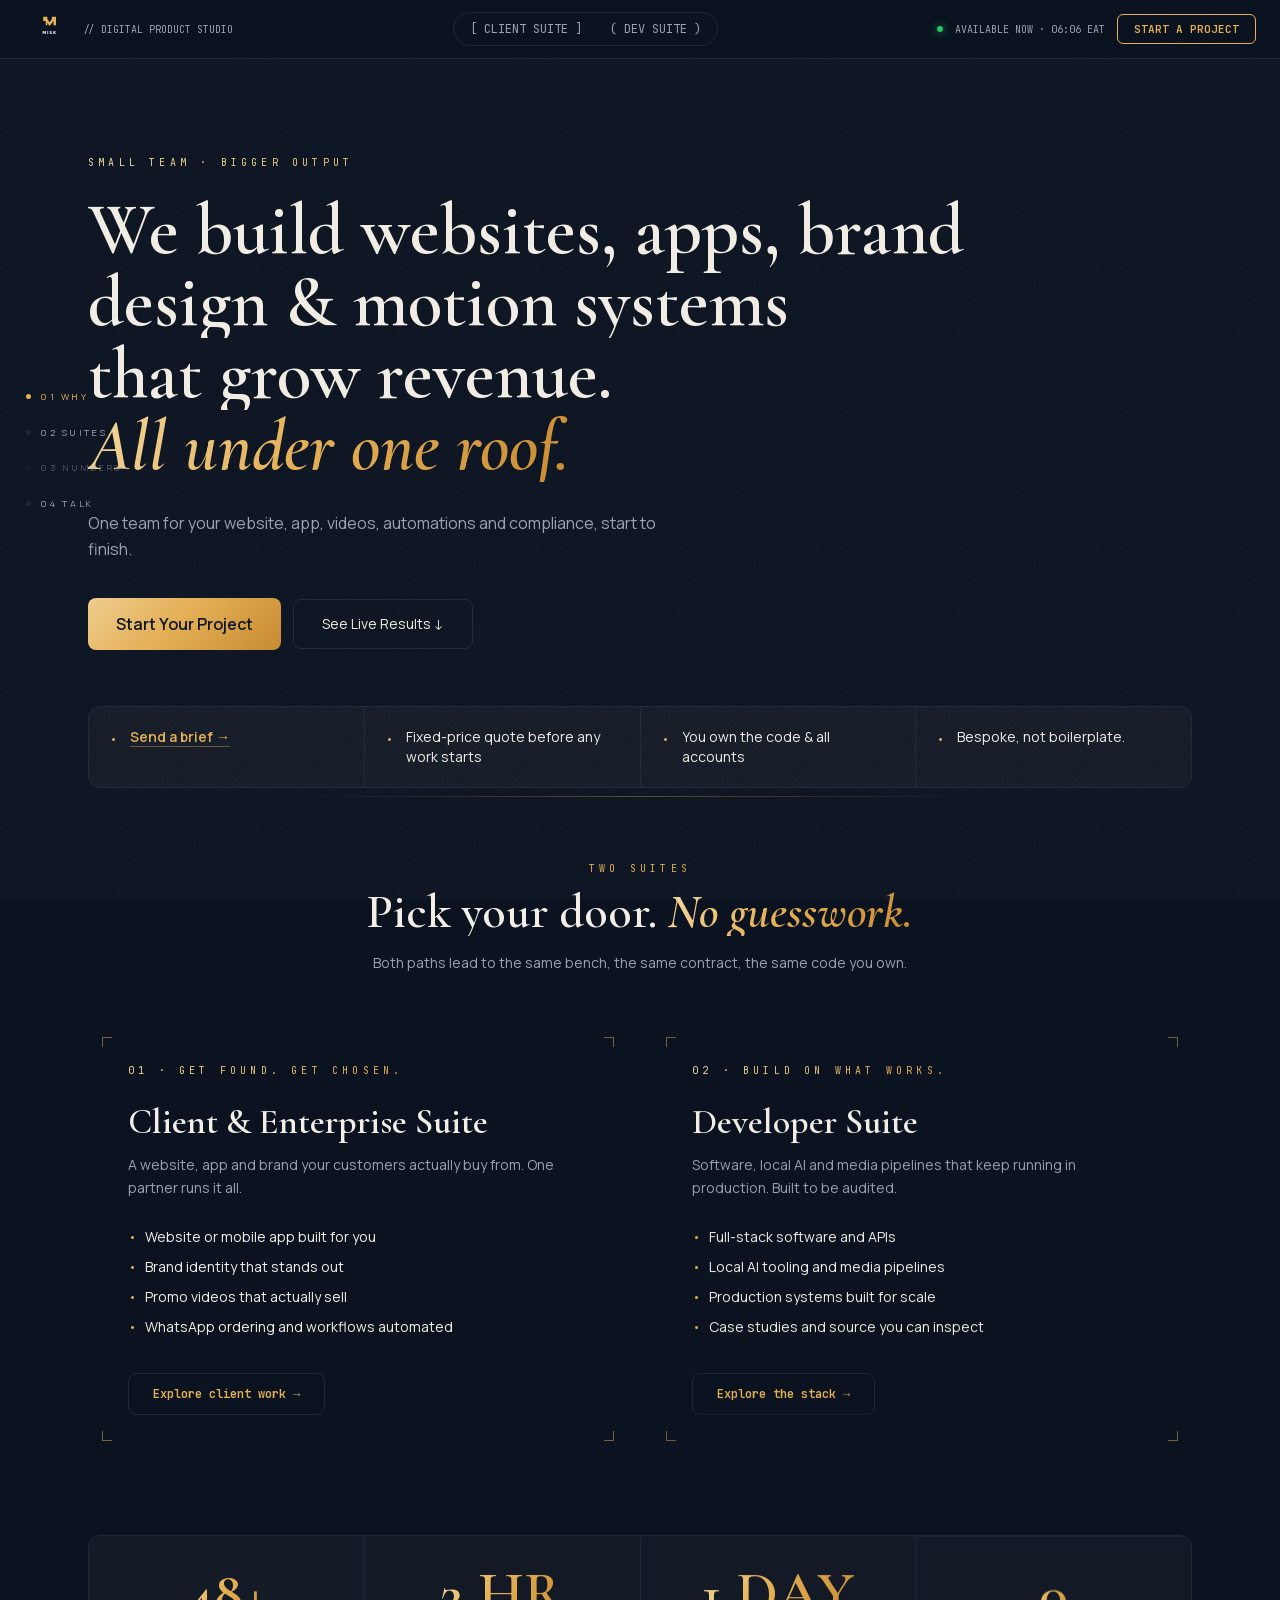
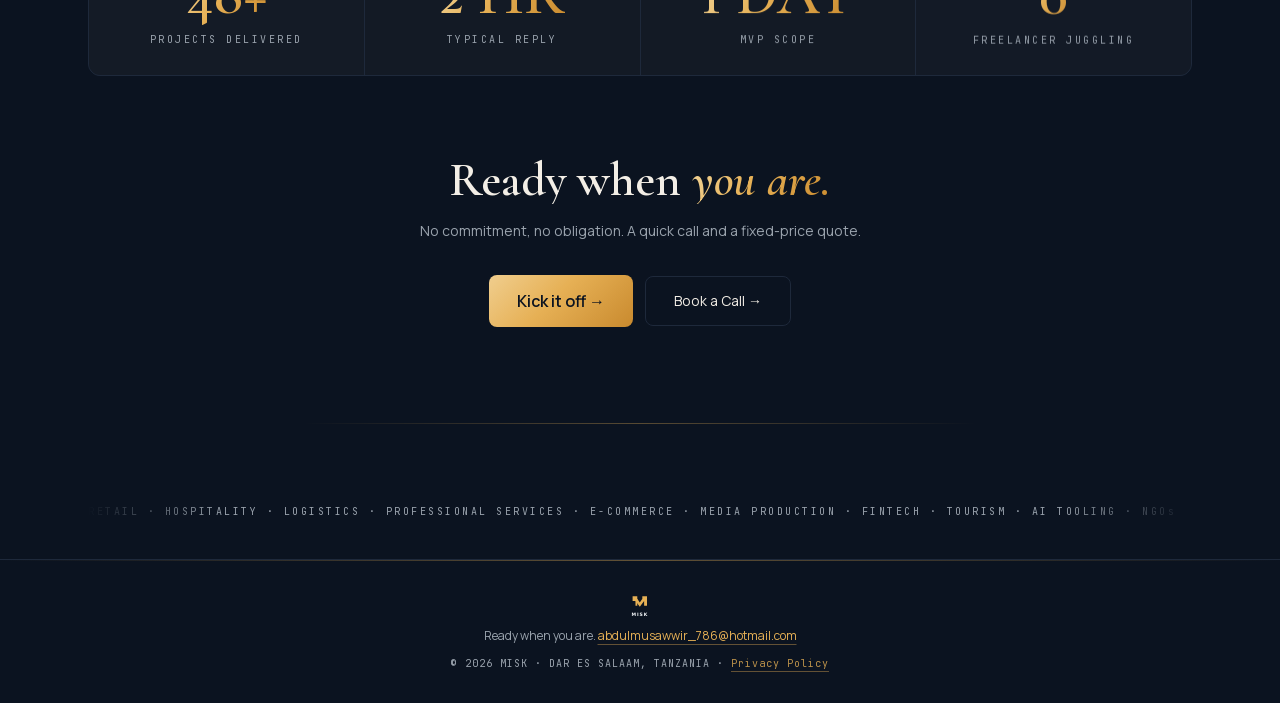
==== commit 372f68f5: "Deploy portfolio (local push)" ====
--- a/index.html
+++ b/index.html
@@ -1 +1 @@
-<!DOCTYPE html><html lang="en" class="__variable_1d4694 __variable_73ee6c __variable_3c557b"><head><meta charSet="utf-8"/><meta name="viewport" content="width=device-width, initial-scale=1"/><link rel="stylesheet" href="/_next/static/css/e995d816ec5a1f0e.css" data-precedence="next"/><link rel="preload" as="script" fetchPriority="low" href="/_next/static/chunks/webpack-67505aeadfdf73b8.js"/><script src="/_next/static/chunks/fd9d1056-b11b2651f33aae7f.js" async=""></script><script src="/_next/static/chunks/117-e173c366e2bfd494.js" async=""></script><script src="/_next/static/chunks/main-app-1a9dd9c845050a62.js" async=""></script><script src="/_next/static/chunks/c15bf2b0-7971b3d333b0cf68.js" async=""></script><script src="/_next/static/chunks/972-8c0ee6fabcd1342f.js" async=""></script><script src="/_next/static/chunks/238-3d16936187fb8d29.js" async=""></script><script src="/_next/static/chunks/563-92e2289e58612054.js" async=""></script><script src="/_next/static/chunks/app/page-fe64ce2345e3a1ff.js" async=""></script><script src="/_next/static/chunks/app/layout-feffc0b25c8b799a.js" async=""></script><title>MISK · Digital Product Studio</title><meta name="description" content="MISK builds websites, apps, brand design and motion systems that grow revenue. Explore the Client Suite and the Developer Suite, all under one roof."/><meta property="og:title" content="MISK · Digital Product Studio"/><meta property="og:description" content="MISK builds websites, apps, brand design and motion systems that grow revenue. Explore the Client Suite and the Developer Suite, all under one roof."/><meta property="og:url" content="https://abdulmusawwir.github.io/"/><meta property="og:site_name" content="MISK"/><meta property="og:image:type" content="image/png"/><meta property="og:image:width" content="1200"/><meta property="og:image:height" content="630"/><meta property="og:image" content="https://abdulmusawwir.github.io/opengraph-image.png?def1c16df889c336"/><meta property="og:type" content="website"/><meta name="twitter:card" content="summary_large_image"/><meta name="twitter:title" content="MISK · Digital Product Studio"/><meta name="twitter:description" content="MISK builds websites, apps, brand design and motion systems that grow revenue. Explore the Client Suite and the Developer Suite, all under one roof."/><meta name="twitter:image:type" content="image/png"/><meta name="twitter:image:width" content="1200"/><meta name="twitter:image:height" content="630"/><meta name="twitter:image" content="https://abdulmusawwir.github.io/opengraph-image.png?def1c16df889c336"/><link rel="icon" href="/icon.svg?94942f29dd67c2d0" type="image/svg+xml" sizes="any"/><script src="/_next/static/chunks/polyfills-42372ed130431b0a.js" noModule=""></script></head><body class="grain"><div class="min-h-screen"><header class="glass sticky top-0 z-50 flex items-center justify-between px-6 py-3"><a class="flex items-center gap-2" aria-label="MISK, back to home" href="/"><svg viewBox="0 0 800 500" class="h-8 w-auto" fill="none" xmlns="http://www.w3.org/2000/svg" role="img" aria-label="MISK · Digital Product Studio"><g transform="translate(0, -10)"><g transform="translate(300, 70)"><path d="M0 0 H65 V130 H40 V65 H0 Z" fill="#E6B055"></path><path d="M135 0 H200 V130 H160 V65 H135 Z" fill="#E6B055"></path><path d="M65 35 L100 85 L135 35 L160 65 L100 145 L40 65 Z" fill="#E6B055"></path></g><text x="400" y="345" font-family="system-ui, -apple-system, sans-serif" font-size="64" font-weight="900" letter-spacing="12" fill="#F8FAFC" text-anchor="middle">MISK</text></g></svg><span class="hidden font-mono text-[10px] text-fog sm:inline">// DIGITAL PRODUCT STUDIO</span></a><nav class="flex gap-1 rounded-full border border-seam bg-ink/80 p-1 font-mono text-xs" aria-label="Suites"><a class="rounded-full px-3 py-1 transition text-fog hover:text-cream" href="/client/">[ CLIENT SUITE ]</a><a class="rounded-full px-3 py-1 transition text-fog hover:text-cream" href="/dev/">( DEV SUITE )</a></nav><div class="flex items-center gap-3"><div class="hidden lg:flex items-center gap-3 font-mono text-[10px] text-fog"><span class="h-1.5 w-1.5 rounded-full bg-green-500 animate-pulseSoft shadow-[0_0_8px_rgba(34,197,94,.8)]"></span><span>AVAILABLE NOW</span></div><button class="rounded-md px-4 py-1.5 font-mono text-[11px] font-semibold transition border border-brass text-brass hover:bg-brass hover:text-ink">START A PROJECT</button></div></header><div aria-hidden="true" class="cursor-halo pointer-events-none fixed left-[-240px] top-[-240px] z-20 rounded-full" style="width:480px;height:480px;background:radial-gradient(circle, rgba(230,176,85,0.16), rgba(230,176,85,0.03) 45%, transparent 70%)"></div><aside class="chapter-rail" aria-hidden="true"><span data-chapter="why">01 WHY</span><span data-chapter="suites">02 SUITES</span><span data-chapter="numbers">03 NUMBERS</span><span data-chapter="talk">04 TALK</span></aside><section class="relative overflow-hidden" data-chapter="why"><div class="hero-wash pointer-events-none absolute inset-0" aria-hidden="true"></div><div data-hero-stagger="true" data-parallax="0.08" class="relative mx-auto max-w-6xl px-6 pb-12 pt-24"><p class="brass-text mb-6 font-mono text-[10px] tracking-[0.42em]">DIGITAL PRODUCT STUDIO · DAR ES SALAAM</p><h1 class="max-w-4xl font-display text-5xl font-semibold leading-[1.05] md:text-7xl"><span class="mask"><span class="mask-inner">We build websites, apps, brand design &amp; motion systems</span></span><br/><span class="mask"><span class="mask-inner">that grow revenue.<!-- --> <em class="brass-text italic">All under one roof.</em></span></span></h1><p class="mt-7 max-w-xl text-base leading-relaxed text-fog">One team for your website, app, videos, automations and compliance, start to finish.</p><div class="mt-9 flex flex-wrap items-center justify-start gap-3"><a href="mailto:abdulmusawwir_786@hotmail.com?subject=Turnkey%20Strategy%20Consultation" class="brass rounded-lg px-7 py-3.5 font-semibold text-ink transition hover:brightness-110 hover:shadow-glow">Start Your Project</a><a href="#suites" class="rounded-lg border border-seam px-7 py-3.5 text-sm transition hover:border-brass hover:bg-white/[.02]">See Live Results ↓</a></div></div></section><section class="mx-auto max-w-6xl px-6 pb-2 pt-2" data-reveal="true"><ul class="grid gap-px overflow-hidden rounded-xl border border-seam bg-seam sm:grid-cols-2 lg:grid-cols-4"><li class="flex items-start gap-3 bg-panel p-5 text-sm text-cream"><span aria-hidden="true" class="mt-0.5 text-brass">•</span><a href="mailto:abdulmusawwir_786@hotmail.com?subject=Turnkey%20Strategy%20Consultation" class="font-semibold text-brass underline decoration-brass/40 underline-offset-4 hover:decoration-brass">Send a brief →</a></li><li class="flex items-start gap-3 bg-panel p-5 text-sm text-cream"><span aria-hidden="true" class="mt-0.5 text-brass">•</span><span>Fixed-price quote before any work starts</span></li><li class="flex items-start gap-3 bg-panel p-5 text-sm text-cream"><span aria-hidden="true" class="mt-0.5 text-brass">•</span><span>You own the code &amp; all accounts</span></li><li class="flex items-start gap-3 bg-panel p-5 text-sm text-cream"><span aria-hidden="true" class="mt-0.5 text-brass">•</span><span>Based in Dar es Salaam, working worldwide</span></li></ul></section><div class="rule mx-auto max-w-2xl" data-reveal="true"></div><section id="suites" class="mx-auto max-w-6xl scroll-mt-24 px-6 pb-20 pt-16" data-chapter="suites"><div class="mb-12 text-center"><p class="brass-text mb-3 font-mono text-[10px] tracking-[0.42em]" data-reveal="true">TWO SUITES</p><h2 class="font-display text-5xl font-semibold"><span class="mask"><span class="mask-inner">Pick your door. <em class="brass-text italic">No guesswork.</em></span></span></h2><p class="mx-auto mt-4 max-w-xl text-sm leading-relaxed text-fog" data-reveal="true">Both paths lead to the same bench, the same contract, the same code you own.</p></div><div class="grid gap-6 md:grid-cols-2"><article data-reveal="true" data-reveal-delay="0" class="panel relative rounded-2xl p-10"><span class="tick border-l border-t" style="top:14px;left:14px"></span><span class="tick border-r border-t" style="top:14px;right:14px"></span><span class="tick border-b border-l" style="bottom:14px;left:14px"></span><span class="tick border-b border-r" style="bottom:14px;right:14px"></span><p class="brass-text mb-6 font-mono text-[10px] tracking-[0.42em]">01<!-- --> · <!-- -->GET FOUND. GET CHOSEN.</p><h3 class="font-display text-4xl font-semibold">Client &amp; Enterprise Suite</h3><p class="mt-3 text-sm leading-relaxed text-fog">A website, app and brand your customers actually buy from. One partner runs it all.</p><ul class="mt-7 space-y-2.5 text-sm text-cream"><li><span aria-hidden="true" class="mr-2 text-brass">•</span>Website or mobile app built for you</li><li><span aria-hidden="true" class="mr-2 text-brass">•</span>Brand identity that stands out</li><li><span aria-hidden="true" class="mr-2 text-brass">•</span>Promo videos that actually sell</li><li><span aria-hidden="true" class="mr-2 text-brass">•</span>WhatsApp ordering and workflows automated</li></ul><a href="/client/" class="mt-9 inline-flex items-center gap-2 rounded-lg border border-seam px-6 py-3 font-mono text-xs font-semibold text-brass transition hover:border-brass hover:bg-brass/5">Explore client work →</a></article><article data-reveal="true" data-reveal-delay="0.14" class="panel relative rounded-2xl p-10"><span class="tick border-l border-t" style="top:14px;left:14px"></span><span class="tick border-r border-t" style="top:14px;right:14px"></span><span class="tick border-b border-l" style="bottom:14px;left:14px"></span><span class="tick border-b border-r" style="bottom:14px;right:14px"></span><p class="brass-text mb-6 font-mono text-[10px] tracking-[0.42em]">02<!-- --> · <!-- -->BUILD ON WHAT WORKS.</p><h3 class="font-display text-4xl font-semibold">Developer Suite</h3><p class="mt-3 text-sm leading-relaxed text-fog">Software, local AI and media pipelines that keep running in production. Built to be audited.</p><ul class="mt-7 space-y-2.5 text-sm text-cream"><li><span aria-hidden="true" class="mr-2 text-brass">•</span>Full-stack software and APIs</li><li><span aria-hidden="true" class="mr-2 text-brass">•</span>Local AI tooling and media pipelines</li><li><span aria-hidden="true" class="mr-2 text-brass">•</span>Production systems built for scale</li><li><span aria-hidden="true" class="mr-2 text-brass">•</span>Case studies and source you can inspect</li></ul><a href="/dev/" class="mt-9 inline-flex items-center gap-2 rounded-lg border border-seam px-6 py-3 font-mono text-xs font-semibold text-brass transition hover:border-brass hover:bg-brass/5">Explore the stack →</a></article></div></section><section class="mx-auto max-w-6xl px-6 pb-20" data-reveal="true" data-chapter="numbers"><ul class="grid grid-cols-2 gap-px overflow-hidden rounded-xl border border-seam bg-seam md:grid-cols-4"><li class="bg-panel p-7 text-center"><span class="brass-text font-display text-5xl font-semibold md:text-6xl" data-count="50" data-suffix="+">50+</span><span class="mt-2 block font-mono text-[10px] tracking-[0.25em] text-fog">PROJECTS DELIVERED</span></li><li class="bg-panel p-7 text-center"><span class="brass-text font-display text-5xl font-semibold md:text-6xl" data-count="2" data-suffix=" HR">2 HR</span><span class="mt-2 block font-mono text-[10px] tracking-[0.25em] text-fog">TYPICAL REPLY</span></li><li class="bg-panel p-7 text-center"><span class="brass-text font-display text-5xl font-semibold md:text-6xl" data-count="1" data-suffix=" DAY">1 DAY</span><span class="mt-2 block font-mono text-[10px] tracking-[0.25em] text-fog">MVP SCOPE</span></li><li class="bg-panel p-7 text-center"><span class="brass-text font-display text-5xl font-semibold md:text-6xl" data-count="0" data-suffix="">0</span><span class="mt-2 block font-mono text-[10px] tracking-[0.25em] text-fog">FREELANCER JUGGLING</span></li></ul></section><section class="mx-auto max-w-3xl px-6 pb-24 text-center" data-chapter="talk"><h2 class="font-display text-5xl font-semibold"><span class="mask"><span class="mask-inner">Ready when <em class="brass-text italic">you are.</em></span></span></h2><p class="mt-4 text-sm leading-relaxed text-fog" data-reveal="true">No commitment, no obligation. A quick call and a fixed-price quote.</p><div class="mt-8 flex flex-wrap items-center justify-center gap-3" data-reveal="true"><a href="mailto:abdulmusawwir_786@hotmail.com?subject=Turnkey%20Strategy%20Consultation" class="brass rounded-lg px-7 py-3.5 font-semibold text-ink transition hover:brightness-110 hover:shadow-glow">Kick it off →</a><a href="https://wa.me/255782681781?text=Hi%20MISK%2C%20I%27d%20like%20to%20talk%20about%20a%20project" target="_blank" rel="noopener noreferrer" class="rounded-lg border border-seam px-7 py-3.5 text-sm transition hover:border-brass hover:bg-white/[.02]">Book a Call →</a></div></section><div class="rule mx-auto max-w-2xl"></div><section class="mx-auto max-w-6xl px-6 pb-10 pt-20"><div class="marquee overflow-hidden font-mono text-[10px] tracking-[0.25em] text-fog"><div class="marquee-track"><span class="marquee-unit">RETAIL · HOSPITALITY · LOGISTICS · PROFESSIONAL SERVICES</span></div></div></section><div class="scroll-progress" id="scroll-progress" aria-hidden="true"></div><footer class="relative border-t border-seam py-8 text-center"><div class="seam-top"></div><svg viewBox="0 0 800 500" class="mx-auto h-9 w-auto" fill="none" xmlns="http://www.w3.org/2000/svg" role="img" aria-label="MISK · Digital Product Studio"><g transform="translate(0, -10)"><g transform="translate(300, 70)"><path d="M0 0 H65 V130 H40 V65 H0 Z" fill="#E6B055"></path><path d="M135 0 H200 V130 H160 V65 H135 Z" fill="#E6B055"></path><path d="M65 35 L100 85 L135 35 L160 65 L100 145 L40 65 Z" fill="#E6B055"></path></g><text x="400" y="345" font-family="system-ui, -apple-system, sans-serif" font-size="64" font-weight="900" letter-spacing="12" fill="#F8FAFC" text-anchor="middle">MISK</text></g></svg><p class="text-xs text-fog">Ready when you are.<!-- --> <a class="text-brass underline decoration-brass/40 underline-offset-4 hover:decoration-brass" href="mailto:abdulmusawwir_786@hotmail.com">abdulmusawwir_786@hotmail.com</a></p><p class="mt-3 font-mono text-[10px] tracking-widest text-fog">© 2026 MISK · DAR ES SALAAM, TANZANIA ·<!-- --> <a class="text-brass/80 underline decoration-brass/40 underline-offset-4 hover:text-brass" href="/privacy/">Privacy Policy</a></p></footer></div><script src="/_next/static/chunks/webpack-67505aeadfdf73b8.js" async=""></script><script>(self.__next_f=self.__next_f||[]).push([0]);self.__next_f.push([2,null])</script><script>self.__next_f.push([1,"1:HL[\"/_next/static/css/e995d816ec5a1f0e.css\",\"style\"]\n"])</script><script>self.__next_f.push([1,"2:I[2846,[],\"\"]\n4:I[8244,[\"922\",\"static/chunks/c15bf2b0-7971b3d333b0cf68.js\",\"972\",\"static/chunks/972-8c0ee6fabcd1342f.js\",\"238\",\"static/chunks/238-3d16936187fb8d29.js\",\"563\",\"static/chunks/563-92e2289e58612054.js\",\"931\",\"static/chunks/app/page-fe64ce2345e3a1ff.js\"],\"default\"]\n5:I[392,[\"922\",\"static/chunks/c15bf2b0-7971b3d333b0cf68.js\",\"972\",\"static/chunks/972-8c0ee6fabcd1342f.js\",\"238\",\"static/chunks/238-3d16936187fb8d29.js\",\"563\",\"static/chunks/563-92e2289e58612054.js\",\"931\",\"static/chunks/app/page-fe64ce2345e3a1ff.js\"],\"default\"]\n6:I[2225,[\"922\",\"static/chunks/c15bf2b0-7971b3d333b0cf68.js\",\"972\",\"static/chunks/972-8c0ee6fabcd1342f.js\",\"238\",\"static/chunks/238-3d16936187fb8d29.js\",\"563\",\"static/chunks/563-92e2289e58612054.js\",\"931\",\"static/chunks/app/page-fe64ce2345e3a1ff.js\"],\"default\"]\n7:I[2972,[\"922\",\"static/chunks/c15bf2b0-7971b3d333b0cf68.js\",\"972\",\"static/chunks/972-8c0ee6fabcd1342f.js\",\"238\",\"static/chunks/238-3d16936187fb8d29.js\",\"563\",\"static/chunks/563-92e2289e58612054.js\",\"931\",\"static/chunks/app/page-fe64ce2345e3a1ff.js\"],\"\"]\n8:I[1395,[\"185\",\"static/chunks/app/layout-feffc0b25c8b799a.js\"],\"default\"]\n9:I[4640,[\"185\",\"static/chunks/app/layout-feffc0b25c8b799a.js\"],\"default\"]\na:I[4707,[],\"\"]\nb:I[6423,[],\"\"]\nd:I[1060,[],\"\"]\ne:[]\n"])</script><script>self.__next_f.push([1,"0:[\"$\",\"$L2\",null,{\"buildId\":\"NkrMF6SXjvvKrfYYmau8T\",\"assetPrefix\":\"\",\"urlParts\":[\"\",\"\"],\"initialTree\":[\"\",{\"children\":[\"__PAGE__\",{}]},\"$undefined\",\"$undefined\",true],\"initialSeedData\":[\"\",{\"children\":[\"__PAGE__\",{},[[\"$L3\",[\"$\",\"div\",null,{\"className\":\"min-h-screen\",\"children\":[[\"$\",\"$L4\",null,{}],[\"$\",\"$L5\",null,{}],[\"$\",\"aside\",null,{\"className\":\"chapter-rail\",\"aria-hidden\":true,\"children\":[[\"$\",\"span\",null,{\"data-chapter\":\"why\",\"children\":\"01 WHY\"}],[\"$\",\"span\",null,{\"data-chapter\":\"suites\",\"children\":\"02 SUITES\"}],[\"$\",\"span\",null,{\"data-chapter\":\"numbers\",\"children\":\"03 NUMBERS\"}],[\"$\",\"span\",null,{\"data-chapter\":\"talk\",\"children\":\"04 TALK\"}]]}],[\"$\",\"section\",null,{\"className\":\"relative overflow-hidden\",\"data-chapter\":\"why\",\"children\":[[\"$\",\"div\",null,{\"className\":\"hero-wash pointer-events-none absolute inset-0\",\"aria-hidden\":true}],[\"$\",\"div\",null,{\"data-hero-stagger\":true,\"data-parallax\":\"0.08\",\"className\":\"relative mx-auto max-w-6xl px-6 pb-12 pt-24\",\"children\":[[\"$\",\"p\",null,{\"className\":\"brass-text mb-6 font-mono text-[10px] tracking-[0.42em]\",\"children\":\"DIGITAL PRODUCT STUDIO · DAR ES SALAAM\"}],[\"$\",\"h1\",null,{\"className\":\"max-w-4xl font-display text-5xl font-semibold leading-[1.05] md:text-7xl\",\"children\":[[\"$\",\"span\",null,{\"className\":\"mask\",\"children\":[\"$\",\"span\",null,{\"className\":\"mask-inner\",\"children\":\"We build websites, apps, brand design \u0026 motion systems\"}]}],[\"$\",\"br\",null,{}],[\"$\",\"span\",null,{\"className\":\"mask\",\"children\":[\"$\",\"span\",null,{\"className\":\"mask-inner\",\"children\":[\"that grow revenue.\",\" \",[\"$\",\"em\",null,{\"className\":\"brass-text italic\",\"children\":\"All under one roof.\"}]]}]}]]}],[\"$\",\"p\",null,{\"className\":\"mt-7 max-w-xl text-base leading-relaxed text-fog\",\"children\":\"One team for your website, app, videos, automations and compliance, start to finish.\"}],[\"$\",\"div\",null,{\"className\":\"mt-9 flex flex-wrap items-center justify-start gap-3\",\"children\":[[\"$\",\"a\",null,{\"href\":\"mailto:abdulmusawwir_786@hotmail.com?subject=Turnkey%20Strategy%20Consultation\",\"className\":\"brass rounded-lg px-7 py-3.5 font-semibold text-ink transition hover:brightness-110 hover:shadow-glow\",\"children\":\"Start Your Project\"}],[\"$\",\"a\",null,{\"href\":\"#suites\",\"className\":\"rounded-lg border border-seam px-7 py-3.5 text-sm transition hover:border-brass hover:bg-white/[.02]\",\"children\":\"See Live Results ↓\"}]]}]]}]]}],[\"$\",\"section\",null,{\"className\":\"mx-auto max-w-6xl px-6 pb-2 pt-2\",\"data-reveal\":true,\"children\":[\"$\",\"ul\",null,{\"className\":\"grid gap-px overflow-hidden rounded-xl border border-seam bg-seam sm:grid-cols-2 lg:grid-cols-4\",\"children\":[[\"$\",\"li\",\"Send a brief →\",{\"className\":\"flex items-start gap-3 bg-panel p-5 text-sm text-cream\",\"children\":[[\"$\",\"span\",null,{\"aria-hidden\":true,\"className\":\"mt-0.5 text-brass\",\"children\":\"•\"}],[\"$\",\"a\",null,{\"href\":\"mailto:abdulmusawwir_786@hotmail.com?subject=Turnkey%20Strategy%20Consultation\",\"className\":\"font-semibold text-brass underline decoration-brass/40 underline-offset-4 hover:decoration-brass\",\"children\":\"Send a brief →\"}]]}],[\"$\",\"li\",\"Fixed-price quote before any work starts\",{\"className\":\"flex items-start gap-3 bg-panel p-5 text-sm text-cream\",\"children\":[[\"$\",\"span\",null,{\"aria-hidden\":true,\"className\":\"mt-0.5 text-brass\",\"children\":\"•\"}],[\"$\",\"span\",null,{\"children\":\"Fixed-price quote before any work starts\"}]]}],[\"$\",\"li\",\"You own the code \u0026 all accounts\",{\"className\":\"flex items-start gap-3 bg-panel p-5 text-sm text-cream\",\"children\":[[\"$\",\"span\",null,{\"aria-hidden\":true,\"className\":\"mt-0.5 text-brass\",\"children\":\"•\"}],[\"$\",\"span\",null,{\"children\":\"You own the code \u0026 all accounts\"}]]}],[\"$\",\"li\",\"Based in Dar es Salaam, working worldwide\",{\"className\":\"flex items-start gap-3 bg-panel p-5 text-sm text-cream\",\"children\":[[\"$\",\"span\",null,{\"aria-hidden\":true,\"className\":\"mt-0.5 text-brass\",\"children\":\"•\"}],[\"$\",\"span\",null,{\"children\":\"Based in Dar es Salaam, working worldwide\"}]]}]]}]}],[\"$\",\"div\",null,{\"className\":\"rule mx-auto max-w-2xl\",\"data-reveal\":true}],[\"$\",\"section\",null,{\"id\":\"suites\",\"className\":\"mx-auto max-w-6xl scroll-mt-24 px-6 pb-20 pt-16\",\"data-chapter\":\"suites\",\"children\":[[\"$\",\"div\",null,{\"className\":\"mb-12 text-center\",\"children\":[[\"$\",\"p\",null,{\"className\":\"brass-text mb-3 font-mono text-[10px] tracking-[0.42em]\",\"data-reveal\":true,\"children\":\"TWO SUITES\"}],[\"$\",\"h2\",null,{\"className\":\"font-display text-5xl font-semibold\",\"children\":[\"$\",\"span\",null,{\"className\":\"mask\",\"children\":[\"$\",\"span\",null,{\"className\":\"mask-inner\",\"children\":[\"Pick your door. \",[\"$\",\"em\",null,{\"className\":\"brass-text italic\",\"children\":\"No guesswork.\"}]]}]}]}],[\"$\",\"p\",null,{\"className\":\"mx-auto mt-4 max-w-xl text-sm leading-relaxed text-fog\",\"data-reveal\":true,\"children\":\"Both paths lead to the same bench, the same contract, the same code you own.\"}]]}],[\"$\",\"div\",null,{\"className\":\"grid gap-6 md:grid-cols-2\",\"children\":[[\"$\",\"article\",\"01\",{\"data-reveal\":true,\"data-reveal-delay\":0,\"className\":\"panel relative rounded-2xl p-10\",\"children\":[[\"$\",\"span\",null,{\"className\":\"tick border-l border-t\",\"style\":{\"top\":14,\"left\":14}}],[\"$\",\"span\",null,{\"className\":\"tick border-r border-t\",\"style\":{\"top\":14,\"right\":14}}],[\"$\",\"span\",null,{\"className\":\"tick border-b border-l\",\"style\":{\"bottom\":14,\"left\":14}}],[\"$\",\"span\",null,{\"className\":\"tick border-b border-r\",\"style\":{\"bottom\":14,\"right\":14}}],[\"$\",\"p\",null,{\"className\":\"brass-text mb-6 font-mono text-[10px] tracking-[0.42em]\",\"children\":[\"01\",\" · \",\"GET FOUND. GET CHOSEN.\"]}],[\"$\",\"h3\",null,{\"className\":\"font-display text-4xl font-semibold\",\"children\":\"Client \u0026 Enterprise Suite\"}],[\"$\",\"p\",null,{\"className\":\"mt-3 text-sm leading-relaxed text-fog\",\"children\":\"A website, app and brand your customers actually buy from. One partner runs it all.\"}],[\"$\",\"ul\",null,{\"className\":\"mt-7 space-y-2.5 text-sm text-cream\",\"children\":[[\"$\",\"li\",\"Website or mobile app built for you\",{\"children\":[[\"$\",\"span\",null,{\"aria-hidden\":true,\"className\":\"mr-2 text-brass\",\"children\":\"•\"}],\"Website or mobile app built for you\"]}],[\"$\",\"li\",\"Brand identity that stands out\",{\"children\":[[\"$\",\"span\",null,{\"aria-hidden\":true,\"className\":\"mr-2 text-brass\",\"children\":\"•\"}],\"Brand identity that stands out\"]}],[\"$\",\"li\",\"Promo videos that actually sell\",{\"children\":[[\"$\",\"span\",null,{\"aria-hidden\":true,\"className\":\"mr-2 text-brass\",\"children\":\"•\"}],\"Promo videos that actually sell\"]}],[\"$\",\"li\",\"WhatsApp ordering and workflows automated\",{\"children\":[[\"$\",\"span\",null,{\"aria-hidden\":true,\"className\":\"mr-2 text-brass\",\"children\":\"•\"}],\"WhatsApp ordering and workflows automated\"]}]]}],[\"$\",\"a\",null,{\"href\":\"/client/\",\"className\":\"mt-9 inline-flex items-center gap-2 rounded-lg border border-seam px-6 py-3 font-mono text-xs font-semibold text-brass transition hover:border-brass hover:bg-brass/5\",\"children\":\"Explore client work →\"}]]}],[\"$\",\"article\",\"02\",{\"data-reveal\":true,\"data-reveal-delay\":0.14,\"className\":\"panel relative rounded-2xl p-10\",\"children\":[[\"$\",\"span\",null,{\"className\":\"tick border-l border-t\",\"style\":{\"top\":14,\"left\":14}}],[\"$\",\"span\",null,{\"className\":\"tick border-r border-t\",\"style\":{\"top\":14,\"right\":14}}],[\"$\",\"span\",null,{\"className\":\"tick border-b border-l\",\"style\":{\"bottom\":14,\"left\":14}}],[\"$\",\"span\",null,{\"className\":\"tick border-b border-r\",\"style\":{\"bottom\":14,\"right\":14}}],[\"$\",\"p\",null,{\"className\":\"brass-text mb-6 font-mono text-[10px] tracking-[0.42em]\",\"children\":[\"02\",\" · \",\"BUILD ON WHAT WORKS.\"]}],[\"$\",\"h3\",null,{\"className\":\"font-display text-4xl font-semibold\",\"children\":\"Developer Suite\"}],[\"$\",\"p\",null,{\"className\":\"mt-3 text-sm leading-relaxed text-fog\",\"children\":\"Software, local AI and media pipelines that keep running in production. Built to be audited.\"}],[\"$\",\"ul\",null,{\"className\":\"mt-7 space-y-2.5 text-sm text-cream\",\"children\":[[\"$\",\"li\",\"Full-stack software and APIs\",{\"children\":[[\"$\",\"span\",null,{\"aria-hidden\":true,\"className\":\"mr-2 text-brass\",\"children\":\"•\"}],\"Full-stack software and APIs\"]}],[\"$\",\"li\",\"Local AI tooling and media pipelines\",{\"children\":[[\"$\",\"span\",null,{\"aria-hidden\":true,\"className\":\"mr-2 text-brass\",\"children\":\"•\"}],\"Local AI tooling and media pipelines\"]}],[\"$\",\"li\",\"Production systems built for scale\",{\"children\":[[\"$\",\"span\",null,{\"aria-hidden\":true,\"className\":\"mr-2 text-brass\",\"children\":\"•\"}],\"Production systems built for scale\"]}],[\"$\",\"li\",\"Case studies and source you can inspect\",{\"children\":[[\"$\",\"span\",null,{\"aria-hidden\":true,\"className\":\"mr-2 text-brass\",\"children\":\"•\"}],\"Case studies and source you can inspect\"]}]]}],[\"$\",\"a\",null,{\"href\":\"/dev/\",\"className\":\"mt-9 inline-flex items-center gap-2 rounded-lg border border-seam px-6 py-3 font-mono text-xs font-semibold text-brass transition hover:border-brass hover:bg-brass/5\",\"children\":\"Explore the stack →\"}]]}]]}]]}],[\"$\",\"section\",null,{\"className\":\"mx-auto max-w-6xl px-6 pb-20\",\"data-reveal\":true,\"data-chapter\":\"numbers\",\"children\":[\"$\",\"ul\",null,{\"className\":\"grid grid-cols-2 gap-px overflow-hidden rounded-xl border border-seam bg-seam md:grid-cols-4\",\"children\":[[\"$\",\"li\",\"PROJECTS DELIVERED\",{\"className\":\"bg-panel p-7 text-center\",\"children\":[[\"$\",\"span\",null,{\"className\":\"brass-text font-display text-5xl font-semibold md:text-6xl\",\"data-count\":50,\"data-suffix\":\"+\",\"children\":\"50+\"}],[\"$\",\"span\",null,{\"className\":\"mt-2 block font-mono text-[10px] tracking-[0.25em] text-fog\",\"children\":\"PROJECTS DELIVERED\"}]]}],[\"$\",\"li\",\"TYPICAL REPLY\",{\"className\":\"bg-panel p-7 text-center\",\"children\":[[\"$\",\"span\",null,{\"className\":\"brass-text font-display text-5xl font-semibold md:text-6xl\",\"data-count\":2,\"data-suffix\":\" HR\",\"children\":\"2 HR\"}],[\"$\",\"span\",null,{\"className\":\"mt-2 block font-mono text-[10px] tracking-[0.25em] text-fog\",\"children\":\"TYPICAL REPLY\"}]]}],[\"$\",\"li\",\"MVP SCOPE\",{\"className\":\"bg-panel p-7 text-center\",\"children\":[[\"$\",\"span\",null,{\"className\":\"brass-text font-display text-5xl font-semibold md:text-6xl\",\"data-count\":1,\"data-suffix\":\" DAY\",\"children\":\"1 DAY\"}],[\"$\",\"span\",null,{\"className\":\"mt-2 block font-mono text-[10px] tracking-[0.25em] text-fog\",\"children\":\"MVP SCOPE\"}]]}],[\"$\",\"li\",\"FREELANCER JUGGLING\",{\"className\":\"bg-panel p-7 text-center\",\"children\":[[\"$\",\"span\",null,{\"className\":\"brass-text font-display text-5xl font-semibold md:text-6xl\",\"data-count\":0,\"data-suffix\":\"\",\"children\":\"0\"}],[\"$\",\"span\",null,{\"className\":\"mt-2 block font-mono text-[10px] tracking-[0.25em] text-fog\",\"children\":\"FREELANCER JUGGLING\"}]]}]]}]}],[\"$\",\"section\",null,{\"className\":\"mx-auto max-w-3xl px-6 pb-24 text-center\",\"data-chapter\":\"talk\",\"children\":[[\"$\",\"h2\",null,{\"className\":\"font-display text-5xl font-semibold\",\"children\":[\"$\",\"span\",null,{\"className\":\"mask\",\"children\":[\"$\",\"span\",null,{\"className\":\"mask-inner\",\"children\":[\"Ready when \",[\"$\",\"em\",null,{\"className\":\"brass-text italic\",\"children\":\"you are.\"}]]}]}]}],[\"$\",\"p\",null,{\"className\":\"mt-4 text-sm leading-relaxed text-fog\",\"data-reveal\":true,\"children\":\"No commitment, no obligation. A quick call and a fixed-price quote.\"}],[\"$\",\"div\",null,{\"className\":\"mt-8 flex flex-wrap items-center justify-center gap-3\",\"data-reveal\":true,\"children\":[[\"$\",\"a\",null,{\"href\":\"mailto:abdulmusawwir_786@hotmail.com?subject=Turnkey%20Strategy%20Consultation\",\"className\":\"brass rounded-lg px-7 py-3.5 font-semibold text-ink transition hover:brightness-110 hover:shadow-glow\",\"children\":\"Kick it off →\"}],[\"$\",\"a\",null,{\"href\":\"https://wa.me/255782681781?text=Hi%20MISK%2C%20I%27d%20like%20to%20talk%20about%20a%20project\",\"target\":\"_blank\",\"rel\":\"noopener noreferrer\",\"className\":\"rounded-lg border border-seam px-7 py-3.5 text-sm transition hover:border-brass hover:bg-white/[.02]\",\"children\":\"Book a Call →\"}]]}]]}],[\"$\",\"div\",null,{\"className\":\"rule mx-auto max-w-2xl\"}],[\"$\",\"section\",null,{\"className\":\"mx-auto max-w-6xl px-6 pb-10 pt-20\",\"children\":[\"$\",\"div\",null,{\"className\":\"marquee overflow-hidden font-mono text-[10px] tracking-[0.25em] text-fog\",\"children\":[\"$\",\"div\",null,{\"className\":\"marquee-track\",\"children\":[\"$\",\"span\",null,{\"className\":\"marquee-unit\",\"children\":\"RETAIL · HOSPITALITY · LOGISTICS · PROFESSIONAL SERVICES\"}]}]}]}],[\"$\",\"$L6\",null,{}],[\"$\",\"footer\",null,{\"className\":\"relative border-t border-seam py-8 text-center\",\"children\":[[\"$\",\"div\",null,{\"className\":\"seam-top\"}],[[\"$\",\"svg\",null,{\"viewBox\":\"0 0 800 500\",\"className\":\"mx-auto h-9 w-auto\",\"fill\":\"none\",\"xmlns\":\"http://www.w3.org/2000/svg\",\"role\":\"img\",\"aria-label\":\"MISK · Digital Product Studio\",\"children\":[\"$\",\"g\",null,{\"transform\":\"translate(0, -10)\",\"children\":[[\"$\",\"g\",null,{\"transform\":\"translate(300, 70)\",\"children\":[[\"$\",\"path\",null,{\"d\":\"M0 0 H65 V130 H40 V65 H0 Z\",\"fill\":\"#E6B055\"}],[\"$\",\"path\",null,{\"d\":\"M135 0 H200 V130 H160 V65 H135 Z\",\"fill\":\"#E6B055\"}],[\"$\",\"path\",null,{\"d\":\"M65 35 L100 85 L135 35 L160 65 L100 145 L40 65 Z\",\"fill\":\"#E6B055\"}]]}],[\"$\",\"text\",null,{\"x\":\"400\",\"y\":\"345\",\"fontFamily\":\"system-ui, -apple-system, sans-serif\",\"fontSize\":\"64\",\"fontWeight\":\"900\",\"letterSpacing\":\"12\",\"fill\":\"#F8FAFC\",\"textAnchor\":\"middle\",\"children\":\"MISK\"}],false]}]}],[\"$\",\"p\",null,{\"className\":\"text-xs text-fog\",\"children\":[\"Ready when you are.\",\" \",[\"$\",\"a\",null,{\"className\":\"text-brass underline decoration-brass/40 underline-offset-4 hover:decoration-brass\",\"href\":\"mailto:abdulmusawwir_786@hotmail.com\",\"children\":\"abdulmusawwir_786@hotmail.com\"}]]}],[\"$\",\"p\",null,{\"className\":\"mt-3 font-mono text-[10px] tracking-widest text-fog\",\"children\":[\"© 2026 MISK · DAR ES SALAAM, TANZANIA ·\",\" \",[\"$\",\"$L7\",null,{\"href\":\"/privacy/\",\"className\":\"text-brass/80 underline decoration-brass/40 underline-offset-4 hover:text-brass\",\"children\":\"Privacy Policy\"}]]}]]]}]]}],null],null],null]},[[[[\"$\",\"link\",\"0\",{\"rel\":\"stylesheet\",\"href\":\"/_next/static/css/e995d816ec5a1f0e.css\",\"precedence\":\"next\",\"crossOrigin\":\"$undefined\"}]],[\"$\",\"html\",null,{\"lang\":\"en\",\"className\":\"__variable_1d4694 __variable_73ee6c __variable_3c557b\",\"children\":[\"$\",\"body\",null,{\"className\":\"grain\",\"children\":[[\"$\",\"$L8\",null,{}],[\"$\",\"$L9\",null,{}],[\"$\",\"$La\",null,{\"parallelRouterKey\":\"children\",\"segmentPath\":[\"children\"],\"error\":\"$undefined\",\"errorStyles\":\"$undefined\",\"errorScripts\":\"$undefined\",\"template\":[\"$\",\"$Lb\",null,{}],\"templateStyles\":\"$undefined\",\"templateScripts\":\"$undefined\",\"notFound\":[[\"$\",\"title\",null,{\"children\":\"404: This page could not be found.\"}],[\"$\",\"div\",null,{\"style\":{\"fontFamily\":\"system-ui,\\\"Segoe UI\\\",Roboto,Helvetica,Arial,sans-serif,\\\"Apple Color Emoji\\\",\\\"Segoe UI Emoji\\\"\",\"height\":\"100vh\",\"textAlign\":\"center\",\"display\":\"flex\",\"flexDirection\":\"column\",\"alignItems\":\"center\",\"justifyContent\":\"center\"},\"children\":[\"$\",\"div\",null,{\"children\":[[\"$\",\"style\",null,{\"dangerouslySetInnerHTML\":{\"__html\":\"body{color:#000;background:#fff;margin:0}.next-error-h1{border-right:1px solid rgba(0,0,0,.3)}@media (prefers-color-scheme:dark){body{color:#fff;background:#000}.next-error-h1{border-right:1px solid rgba(255,255,255,.3)}}\"}}],[\"$\",\"h1\",null,{\"className\":\"next-error-h1\",\"style\":{\"display\":\"inline-block\",\"margin\":\"0 20px 0 0\",\"padding\":\"0 23px 0 0\",\"fontSize\":24,\"fontWeight\":500,\"verticalAlign\":\"top\",\"lineHeight\":\"49px\"},\"children\":\"404\"}],[\"$\",\"div\",null,{\"style\":{\"display\":\"inline-block\"},\"children\":[\"$\",\"h2\",null,{\"style\":{\"fontSize\":14,\"fontWeight\":400,\"lineHeight\":\"49px\",\"margin\":0},\"children\":\"This page could not be found.\"}]}]]}]}]],\"notFoundStyles\":[]}]]}]}]],null],null],\"couldBeIntercepted\":false,\"initialHead\":[null,\"$Lc\"],\"globalErrorComponent\":\"$d\",\"missingSlots\":\"$We\"}]\n"])</script><script>self.__next_f.push([1,"c:[[\"$\",\"meta\",\"0\",{\"name\":\"viewport\",\"content\":\"width=device-width, initial-scale=1\"}],[\"$\",\"meta\",\"1\",{\"charSet\":\"utf-8\"}],[\"$\",\"title\",\"2\",{\"children\":\"MISK · Digital Product Studio\"}],[\"$\",\"meta\",\"3\",{\"name\":\"description\",\"content\":\"MISK builds websites, apps, brand design and motion systems that grow revenue. Explore the Client Suite and the Developer Suite, all under one roof.\"}],[\"$\",\"meta\",\"4\",{\"property\":\"og:title\",\"content\":\"MISK · Digital Product Studio\"}],[\"$\",\"meta\",\"5\",{\"property\":\"og:description\",\"content\":\"MISK builds websites, apps, brand design and motion systems that grow revenue. Explore the Client Suite and the Developer Suite, all under one roof.\"}],[\"$\",\"meta\",\"6\",{\"property\":\"og:url\",\"content\":\"https://abdulmusawwir.github.io/\"}],[\"$\",\"meta\",\"7\",{\"property\":\"og:site_name\",\"content\":\"MISK\"}],[\"$\",\"meta\",\"8\",{\"property\":\"og:image:type\",\"content\":\"image/png\"}],[\"$\",\"meta\",\"9\",{\"property\":\"og:image:width\",\"content\":\"1200\"}],[\"$\",\"meta\",\"10\",{\"property\":\"og:image:height\",\"content\":\"630\"}],[\"$\",\"meta\",\"11\",{\"property\":\"og:image\",\"content\":\"https://abdulmusawwir.github.io/opengraph-image.png?def1c16df889c336\"}],[\"$\",\"meta\",\"12\",{\"property\":\"og:type\",\"content\":\"website\"}],[\"$\",\"meta\",\"13\",{\"name\":\"twitter:card\",\"content\":\"summary_large_image\"}],[\"$\",\"meta\",\"14\",{\"name\":\"twitter:title\",\"content\":\"MISK · Digital Product Studio\"}],[\"$\",\"meta\",\"15\",{\"name\":\"twitter:description\",\"content\":\"MISK builds websites, apps, brand design and motion systems that grow revenue. Explore the Client Suite and the Developer Suite, all under one roof.\"}],[\"$\",\"meta\",\"16\",{\"name\":\"twitter:image:type\",\"content\":\"image/png\"}],[\"$\",\"meta\",\"17\",{\"name\":\"twitter:image:width\",\"content\":\"1200\"}],[\"$\",\"meta\",\"18\",{\"name\":\"twitter:image:height\",\"content\":\"630\"}],[\"$\",\"meta\",\"19\",{\"name\":\"twitter:image\",\"content\":\"https://abdulmusawwir.github.io/opengraph-image.png?def1c16df889c336\"}],[\"$\",\"link\",\"20\",{\"rel\":\"icon\",\"href\":\"/icon.svg?94942f29dd67c2d0\",\"type\":\"image/svg+xml\",\"sizes\":\"any\"}]]\n3:null\n"])</script></body></html>+<!DOCTYPE html><html lang="en" class="__variable_1d4694 __variable_73ee6c __variable_3c557b"><head><meta charSet="utf-8"/><meta name="viewport" content="width=device-width, initial-scale=1"/><link rel="stylesheet" href="/_next/static/css/ddae1aefca3fef7a.css" data-precedence="next"/><link rel="preload" as="script" fetchPriority="low" href="/_next/static/chunks/webpack-67505aeadfdf73b8.js"/><script src="/_next/static/chunks/fd9d1056-b11b2651f33aae7f.js" async=""></script><script src="/_next/static/chunks/117-e173c366e2bfd494.js" async=""></script><script src="/_next/static/chunks/main-app-1a9dd9c845050a62.js" async=""></script><script src="/_next/static/chunks/c15bf2b0-7971b3d333b0cf68.js" async=""></script><script src="/_next/static/chunks/972-8c0ee6fabcd1342f.js" async=""></script><script src="/_next/static/chunks/238-3d16936187fb8d29.js" async=""></script><script src="/_next/static/chunks/410-9b8daa12bdecdb93.js" async=""></script><script src="/_next/static/chunks/app/page-f560b3ae152144a6.js" async=""></script><script src="/_next/static/chunks/app/layout-feffc0b25c8b799a.js" async=""></script><title>MISK · Digital Product Studio</title><meta name="description" content="MISK builds websites, apps, brand design and motion systems that grow revenue. Explore the Client Suite and the Developer Suite, all under one roof."/><meta property="og:title" content="MISK · Digital Product Studio"/><meta property="og:description" content="MISK builds websites, apps, brand design and motion systems that grow revenue. Explore the Client Suite and the Developer Suite, all under one roof."/><meta property="og:url" content="https://abdulmusawwir.github.io/"/><meta property="og:site_name" content="MISK"/><meta property="og:image:type" content="image/png"/><meta property="og:image:width" content="1200"/><meta property="og:image:height" content="630"/><meta property="og:image" content="https://abdulmusawwir.github.io/opengraph-image.png?def1c16df889c336"/><meta property="og:type" content="website"/><meta name="twitter:card" content="summary_large_image"/><meta name="twitter:title" content="MISK · Digital Product Studio"/><meta name="twitter:description" content="MISK builds websites, apps, brand design and motion systems that grow revenue. Explore the Client Suite and the Developer Suite, all under one roof."/><meta name="twitter:image:type" content="image/png"/><meta name="twitter:image:width" content="1200"/><meta name="twitter:image:height" content="630"/><meta name="twitter:image" content="https://abdulmusawwir.github.io/opengraph-image.png?def1c16df889c336"/><link rel="icon" href="/icon.svg?94942f29dd67c2d0" type="image/svg+xml" sizes="any"/><script src="/_next/static/chunks/polyfills-42372ed130431b0a.js" noModule=""></script></head><body class="grain"><div class="min-h-screen"><header class="glass sticky top-0 z-50 flex items-center justify-between px-6 py-3"><a class="flex items-center gap-2" aria-label="MISK, back to home" href="/"><svg viewBox="0 0 800 500" class="h-8 w-auto" fill="none" xmlns="http://www.w3.org/2000/svg" role="img" aria-label="MISK · Digital Product Studio"><g transform="translate(0, -10)"><g transform="translate(300, 70)"><path d="M0 0 H65 V130 H40 V65 H0 Z" fill="#E6B055"></path><path d="M135 0 H200 V130 H160 V65 H135 Z" fill="#E6B055"></path><path d="M65 35 L100 85 L135 35 L160 65 L100 145 L40 65 Z" fill="#E6B055"></path></g><text x="400" y="345" font-family="system-ui, -apple-system, sans-serif" font-size="64" font-weight="900" letter-spacing="12" fill="#F8FAFC" text-anchor="middle">MISK</text></g></svg><span class="hidden font-mono text-[10px] text-fog sm:inline">// DIGITAL PRODUCT STUDIO</span></a><nav class="flex gap-1 rounded-full border border-seam bg-ink/80 p-1 font-mono text-xs" aria-label="Suites"><a class="rounded-full px-3 py-1 transition text-fog hover:text-cream" href="/client/">[ CLIENT SUITE ]</a><a class="rounded-full px-3 py-1 transition text-fog hover:text-cream" href="/dev/">( DEV SUITE )</a></nav><div class="flex items-center gap-3"><div class="hidden lg:flex items-center gap-3 font-mono text-[10px] text-fog"><span class="h-1.5 w-1.5 rounded-full bg-green-500 animate-pulseSoft shadow-[0_0_8px_rgba(34,197,94,.8)]"></span><span>AVAILABLE NOW</span></div><button class="rounded-md px-4 py-1.5 font-mono text-[11px] font-semibold transition border border-brass text-brass hover:bg-brass hover:text-ink">START A PROJECT</button></div></header><aside class="chapter-rail" aria-hidden="true"><span data-chapter="why">01 WHY</span><span data-chapter="suites">02 SUITES</span><span data-chapter="numbers">03 NUMBERS</span><span data-chapter="talk">04 TALK</span></aside><section class="relative overflow-hidden" data-chapter="why"><div class="hero-wash pointer-events-none absolute inset-0" aria-hidden="true"></div><div data-hero-stagger="true" data-parallax="0.08" class="relative mx-auto max-w-6xl px-6 pb-12 pt-24"><p class="brass-text mb-6 font-mono text-[10px] tracking-[0.42em]" data-track-in="true">SMALL TEAM · BIGGER OUTPUT</p><h1 class="max-w-4xl font-display text-5xl font-semibold leading-[1.05] md:text-7xl"><span class="mask"><span class="mask-inner">We build websites, apps, brand design &amp; motion systems</span></span><span class="mask"><span class="mask-inner">that grow revenue.</span></span><span class="mask"><span class="mask-inner"><em class="brass-text italic">All under one roof.</em></span></span></h1><p class="mt-7 max-w-xl text-base leading-relaxed text-fog">One team for your website, app, videos, automations and compliance, start to finish.</p><div class="mt-9 flex flex-wrap items-center justify-start gap-3"><a href="mailto:abdulmusawwir_786@hotmail.com?subject=Turnkey%20Strategy%20Consultation" class="brass rounded-lg px-7 py-3.5 font-semibold text-ink transition hover:brightness-110 hover:shadow-glow" data-magnetic="true">Start Your Project</a><a href="#suites" class="rounded-lg border border-seam px-7 py-3.5 text-sm transition hover:border-brass hover:bg-white/[.02]" data-magnetic="true">See Live Results ↓</a></div></div></section><section class="mx-auto max-w-6xl px-6 pb-2 pt-2" data-reveal="true"><ul class="grid gap-px overflow-hidden rounded-xl border border-seam bg-seam sm:grid-cols-2 lg:grid-cols-4"><li class="flex items-start gap-3 bg-panel p-5 text-sm text-cream"><span aria-hidden="true" class="mt-0.5 text-brass">•</span><a href="mailto:abdulmusawwir_786@hotmail.com?subject=Turnkey%20Strategy%20Consultation" class="font-semibold text-brass underline decoration-brass/40 underline-offset-4 hover:decoration-brass" data-magnetic="true">Send a brief →</a></li><li class="flex items-start gap-3 bg-panel p-5 text-sm text-cream"><span aria-hidden="true" class="mt-0.5 text-brass">•</span><span>Fixed-price quote before any work starts</span></li><li class="flex items-start gap-3 bg-panel p-5 text-sm text-cream"><span aria-hidden="true" class="mt-0.5 text-brass">•</span><span>You own the code &amp; all accounts</span></li><li class="flex items-start gap-3 bg-panel p-5 text-sm text-cream"><span aria-hidden="true" class="mt-0.5 text-brass">•</span><span>Bespoke, not boilerplate.</span></li></ul></section><div class="rule mx-auto max-w-2xl" data-reveal="true"></div><section id="suites" class="mx-auto max-w-6xl scroll-mt-24 px-6 pb-20 pt-16" data-chapter="suites"><div class="mb-12 text-center"><p class="brass-text mb-3 font-mono text-[10px] tracking-[0.42em]" data-track-in="true">TWO SUITES</p><h2 class="font-display text-5xl font-semibold"><span class="mask"><span class="mask-inner">Pick your door. <em class="brass-text italic">No guesswork.</em></span></span></h2><p class="mx-auto mt-4 max-w-xl text-sm leading-relaxed text-fog" data-reveal="true">Both paths lead to the same bench, the same contract, the same code you own.</p></div><div class="grid gap-6 md:grid-cols-2"><article data-reveal="true" data-reveal-delay="0" class="panel relative rounded-2xl p-10"><span class="tick border-l border-t" style="top:14px;left:14px"></span><span class="tick border-r border-t" style="top:14px;right:14px"></span><span class="tick border-b border-l" style="bottom:14px;left:14px"></span><span class="tick border-b border-r" style="bottom:14px;right:14px"></span><p class="brass-text mb-6 font-mono text-[10px] tracking-[0.42em]">01<!-- --> · <!-- -->GET FOUND. GET CHOSEN.</p><h3 class="font-display text-4xl font-semibold">Client &amp; Enterprise Suite</h3><p class="mt-3 text-sm leading-relaxed text-fog">A website, app and brand your customers actually buy from. One partner runs it all.</p><ul class="mt-7 space-y-2.5 text-sm text-cream"><li><span aria-hidden="true" class="mr-2 text-brass">•</span>Website or mobile app built for you</li><li><span aria-hidden="true" class="mr-2 text-brass">•</span>Brand identity that stands out</li><li><span aria-hidden="true" class="mr-2 text-brass">•</span>Promo videos that actually sell</li><li><span aria-hidden="true" class="mr-2 text-brass">•</span>WhatsApp ordering and workflows automated</li></ul><a href="/client/" class="mt-9 inline-flex items-center gap-2 rounded-lg border border-seam px-6 py-3 font-mono text-xs font-semibold text-brass transition hover:border-brass hover:bg-brass/5" data-magnetic="true">Explore client work →</a></article><article data-reveal="true" data-reveal-delay="0.14" class="panel relative rounded-2xl p-10"><span class="tick border-l border-t" style="top:14px;left:14px"></span><span class="tick border-r border-t" style="top:14px;right:14px"></span><span class="tick border-b border-l" style="bottom:14px;left:14px"></span><span class="tick border-b border-r" style="bottom:14px;right:14px"></span><p class="brass-text mb-6 font-mono text-[10px] tracking-[0.42em]">02<!-- --> · <!-- -->BUILD ON WHAT WORKS.</p><h3 class="font-display text-4xl font-semibold">Developer Suite</h3><p class="mt-3 text-sm leading-relaxed text-fog">Software, local AI and media pipelines that keep running in production. Built to be audited.</p><ul class="mt-7 space-y-2.5 text-sm text-cream"><li><span aria-hidden="true" class="mr-2 text-brass">•</span>Full-stack software and APIs</li><li><span aria-hidden="true" class="mr-2 text-brass">•</span>Local AI tooling and media pipelines</li><li><span aria-hidden="true" class="mr-2 text-brass">•</span>Production systems built for scale</li><li><span aria-hidden="true" class="mr-2 text-brass">•</span>Case studies and source you can inspect</li></ul><a href="/dev/" class="mt-9 inline-flex items-center gap-2 rounded-lg border border-seam px-6 py-3 font-mono text-xs font-semibold text-brass transition hover:border-brass hover:bg-brass/5" data-magnetic="true">Explore the stack →</a></article></div></section><section class="mx-auto max-w-6xl px-6 pb-20" data-chapter="numbers"><ul class="grid grid-cols-2 gap-px overflow-hidden rounded-xl border border-seam bg-seam md:grid-cols-4"><li class="bg-panel p-7 text-center" data-reveal="true" data-reveal-delay="0"><span class="brass-text font-display text-5xl font-semibold md:text-6xl" data-count="50" data-suffix="+">50+</span><span class="mt-2 block font-mono text-[10px] tracking-[0.25em] text-fog">PROJECTS DELIVERED</span></li><li class="bg-panel p-7 text-center" data-reveal="true" data-reveal-delay="0.12"><span class="brass-text font-display text-5xl font-semibold md:text-6xl" data-count="2" data-suffix=" HR">2 HR</span><span class="mt-2 block font-mono text-[10px] tracking-[0.25em] text-fog">TYPICAL REPLY</span></li><li class="bg-panel p-7 text-center" data-reveal="true" data-reveal-delay="0.24"><span class="brass-text font-display text-5xl font-semibold md:text-6xl" data-count="1" data-suffix=" DAY">1 DAY</span><span class="mt-2 block font-mono text-[10px] tracking-[0.25em] text-fog">MVP SCOPE</span></li><li class="bg-panel p-7 text-center" data-reveal="true" data-reveal-delay="0.36"><span class="brass-text font-display text-5xl font-semibold md:text-6xl" data-count="0" data-suffix="">0</span><span class="mt-2 block font-mono text-[10px] tracking-[0.25em] text-fog">FREELANCER JUGGLING</span></li></ul></section><section class="mx-auto max-w-3xl px-6 pb-24 text-center" data-chapter="talk"><h2 class="font-display text-5xl font-semibold"><span class="mask"><span class="mask-inner">Ready when <em class="brass-text italic">you are.</em></span></span></h2><p class="mt-4 text-sm leading-relaxed text-fog" data-reveal="true">No commitment, no obligation. A quick call and a fixed-price quote.</p><div class="mt-8 flex flex-wrap items-center justify-center gap-3" data-reveal="true"><a href="mailto:abdulmusawwir_786@hotmail.com?subject=Turnkey%20Strategy%20Consultation" class="brass rounded-lg px-7 py-3.5 font-semibold text-ink transition hover:brightness-110 hover:shadow-glow" data-magnetic="true">Kick it off →</a><a href="https://wa.me/255782681781?text=Hi%20MISK%2C%20I%27d%20like%20to%20talk%20about%20a%20project" target="_blank" rel="noopener noreferrer" class="rounded-lg border border-seam px-7 py-3.5 text-sm transition hover:border-brass hover:bg-white/[.02]" data-magnetic="true">Book a Call →</a></div></section><div class="rule mx-auto max-w-2xl"></div><section class="mx-auto max-w-6xl px-6 pb-10 pt-20"><div class="marquee overflow-hidden font-mono text-[10px] tracking-[0.25em] text-fog"><div class="marquee-track"><span class="marquee-unit">RETAIL · HOSPITALITY · LOGISTICS · PROFESSIONAL SERVICES · E-COMMERCE · MEDIA PRODUCTION · FINTECH · TOURISM · AI TOOLING · NGOs</span></div></div></section><div class="scroll-progress" id="scroll-progress" aria-hidden="true"></div><div aria-hidden="true" class="cursor-halo pointer-events-none fixed left-[-240px] top-[-240px] z-20 rounded-full" style="width:480px;height:480px;background:radial-gradient(circle, rgba(230,176,85,0.16), rgba(230,176,85,0.03) 45%, transparent 70%)"></div><footer class="relative border-t border-seam py-8 text-center"><div class="seam-top"></div><svg viewBox="0 0 800 500" class="mx-auto h-9 w-auto" fill="none" xmlns="http://www.w3.org/2000/svg" role="img" aria-label="MISK · Digital Product Studio"><g transform="translate(0, -10)"><g transform="translate(300, 70)"><path d="M0 0 H65 V130 H40 V65 H0 Z" fill="#E6B055"></path><path d="M135 0 H200 V130 H160 V65 H135 Z" fill="#E6B055"></path><path d="M65 35 L100 85 L135 35 L160 65 L100 145 L40 65 Z" fill="#E6B055"></path></g><text x="400" y="345" font-family="system-ui, -apple-system, sans-serif" font-size="64" font-weight="900" letter-spacing="12" fill="#F8FAFC" text-anchor="middle">MISK</text></g></svg><p class="text-xs text-fog">Ready when you are.<!-- --> <a class="text-brass underline decoration-brass/40 underline-offset-4 hover:decoration-brass" href="mailto:abdulmusawwir_786@hotmail.com">abdulmusawwir_786@hotmail.com</a></p><p class="mt-3 font-mono text-[10px] tracking-widest text-fog">© 2026 MISK · DAR ES SALAAM, TANZANIA ·<!-- --> <a class="text-brass/80 underline decoration-brass/40 underline-offset-4 hover:text-brass" href="/privacy/">Privacy Policy</a></p></footer></div><script src="/_next/static/chunks/webpack-67505aeadfdf73b8.js" async=""></script><script>(self.__next_f=self.__next_f||[]).push([0]);self.__next_f.push([2,null])</script><script>self.__next_f.push([1,"1:HL[\"/_next/static/css/ddae1aefca3fef7a.css\",\"style\"]\n"])</script><script>self.__next_f.push([1,"2:I[2846,[],\"\"]\n4:I[8244,[\"922\",\"static/chunks/c15bf2b0-7971b3d333b0cf68.js\",\"972\",\"static/chunks/972-8c0ee6fabcd1342f.js\",\"238\",\"static/chunks/238-3d16936187fb8d29.js\",\"410\",\"static/chunks/410-9b8daa12bdecdb93.js\",\"931\",\"static/chunks/app/page-f560b3ae152144a6.js\"],\"default\"]\n5:I[1861,[\"922\",\"static/chunks/c15bf2b0-7971b3d333b0cf68.js\",\"972\",\"static/chunks/972-8c0ee6fabcd1342f.js\",\"238\",\"static/chunks/238-3d16936187fb8d29.js\",\"410\",\"static/chunks/410-9b8daa12bdecdb93.js\",\"931\",\"static/chunks/app/page-f560b3ae152144a6.js\"],\"default\"]\n6:I[336,[\"922\",\"static/chunks/c15bf2b0-7971b3d333b0cf68.js\",\"972\",\"static/chunks/972-8c0ee6fabcd1342f.js\",\"238\",\"static/chunks/238-3d16936187fb8d29.js\",\"410\",\"static/chunks/410-9b8daa12bdecdb93.js\",\"931\",\"static/chunks/app/page-f560b3ae152144a6.js\"],\"default\"]\n7:I[2972,[\"922\",\"static/chunks/c15bf2b0-7971b3d333b0cf68.js\",\"972\",\"static/chunks/972-8c0ee6fabcd1342f.js\",\"238\",\"static/chunks/238-3d16936187fb8d29.js\",\"410\",\"static/chunks/410-9b8daa12bdecdb93.js\",\"931\",\"static/chunks/app/page-f560b3ae152144a6.js\"],\"\"]\n8:I[1395,[\"185\",\"static/chunks/app/layout-feffc0b25c8b799a.js\"],\"default\"]\n9:I[4640,[\"185\",\"static/chunks/app/layout-feffc0b25c8b799a.js\"],\"default\"]\na:I[4707,[],\"\"]\nb:I[6423,[],\"\"]\nd:I[1060,[],\"\"]\ne:[]\n"])</script><script>self.__next_f.push([1,"0:[\"$\",\"$L2\",null,{\"buildId\":\"xlhyrWZlR4Zzj0B2gPael\",\"assetPrefix\":\"\",\"urlParts\":[\"\",\"\"],\"initialTree\":[\"\",{\"children\":[\"__PAGE__\",{}]},\"$undefined\",\"$undefined\",true],\"initialSeedData\":[\"\",{\"children\":[\"__PAGE__\",{},[[\"$L3\",[\"$\",\"div\",null,{\"className\":\"min-h-screen\",\"children\":[[\"$\",\"$L4\",null,{}],[\"$\",\"aside\",null,{\"className\":\"chapter-rail\",\"aria-hidden\":true,\"children\":[[\"$\",\"span\",null,{\"data-chapter\":\"why\",\"children\":\"01 WHY\"}],[\"$\",\"span\",null,{\"data-chapter\":\"suites\",\"children\":\"02 SUITES\"}],[\"$\",\"span\",null,{\"data-chapter\":\"numbers\",\"children\":\"03 NUMBERS\"}],[\"$\",\"span\",null,{\"data-chapter\":\"talk\",\"children\":\"04 TALK\"}]]}],[\"$\",\"section\",null,{\"className\":\"relative overflow-hidden\",\"data-chapter\":\"why\",\"children\":[[\"$\",\"div\",null,{\"className\":\"hero-wash pointer-events-none absolute inset-0\",\"aria-hidden\":true}],[\"$\",\"div\",null,{\"data-hero-stagger\":true,\"data-parallax\":\"0.08\",\"className\":\"relative mx-auto max-w-6xl px-6 pb-12 pt-24\",\"children\":[[\"$\",\"p\",null,{\"className\":\"brass-text mb-6 font-mono text-[10px] tracking-[0.42em]\",\"data-track-in\":true,\"children\":\"SMALL TEAM · BIGGER OUTPUT\"}],[\"$\",\"h1\",null,{\"className\":\"max-w-4xl font-display text-5xl font-semibold leading-[1.05] md:text-7xl\",\"children\":[[\"$\",\"span\",null,{\"className\":\"mask\",\"children\":[\"$\",\"span\",null,{\"className\":\"mask-inner\",\"children\":\"We build websites, apps, brand design \u0026 motion systems\"}]}],[\"$\",\"span\",null,{\"className\":\"mask\",\"children\":[\"$\",\"span\",null,{\"className\":\"mask-inner\",\"children\":\"that grow revenue.\"}]}],[\"$\",\"span\",null,{\"className\":\"mask\",\"children\":[\"$\",\"span\",null,{\"className\":\"mask-inner\",\"children\":[\"$\",\"em\",null,{\"className\":\"brass-text italic\",\"children\":\"All under one roof.\"}]}]}]]}],[\"$\",\"p\",null,{\"className\":\"mt-7 max-w-xl text-base leading-relaxed text-fog\",\"children\":\"One team for your website, app, videos, automations and compliance, start to finish.\"}],[\"$\",\"div\",null,{\"className\":\"mt-9 flex flex-wrap items-center justify-start gap-3\",\"children\":[[\"$\",\"a\",null,{\"href\":\"mailto:abdulmusawwir_786@hotmail.com?subject=Turnkey%20Strategy%20Consultation\",\"className\":\"brass rounded-lg px-7 py-3.5 font-semibold text-ink transition hover:brightness-110 hover:shadow-glow\",\"data-magnetic\":true,\"children\":\"Start Your Project\"}],[\"$\",\"a\",null,{\"href\":\"#suites\",\"className\":\"rounded-lg border border-seam px-7 py-3.5 text-sm transition hover:border-brass hover:bg-white/[.02]\",\"data-magnetic\":true,\"children\":\"See Live Results ↓\"}]]}]]}]]}],[\"$\",\"section\",null,{\"className\":\"mx-auto max-w-6xl px-6 pb-2 pt-2\",\"data-reveal\":true,\"children\":[\"$\",\"ul\",null,{\"className\":\"grid gap-px overflow-hidden rounded-xl border border-seam bg-seam sm:grid-cols-2 lg:grid-cols-4\",\"children\":[[\"$\",\"li\",\"Send a brief →\",{\"className\":\"flex items-start gap-3 bg-panel p-5 text-sm text-cream\",\"children\":[[\"$\",\"span\",null,{\"aria-hidden\":true,\"className\":\"mt-0.5 text-brass\",\"children\":\"•\"}],[\"$\",\"a\",null,{\"href\":\"mailto:abdulmusawwir_786@hotmail.com?subject=Turnkey%20Strategy%20Consultation\",\"className\":\"font-semibold text-brass underline decoration-brass/40 underline-offset-4 hover:decoration-brass\",\"data-magnetic\":true,\"children\":\"Send a brief →\"}]]}],[\"$\",\"li\",\"Fixed-price quote before any work starts\",{\"className\":\"flex items-start gap-3 bg-panel p-5 text-sm text-cream\",\"children\":[[\"$\",\"span\",null,{\"aria-hidden\":true,\"className\":\"mt-0.5 text-brass\",\"children\":\"•\"}],[\"$\",\"span\",null,{\"children\":\"Fixed-price quote before any work starts\"}]]}],[\"$\",\"li\",\"You own the code \u0026 all accounts\",{\"className\":\"flex items-start gap-3 bg-panel p-5 text-sm text-cream\",\"children\":[[\"$\",\"span\",null,{\"aria-hidden\":true,\"className\":\"mt-0.5 text-brass\",\"children\":\"•\"}],[\"$\",\"span\",null,{\"children\":\"You own the code \u0026 all accounts\"}]]}],[\"$\",\"li\",\"Bespoke, not boilerplate.\",{\"className\":\"flex items-start gap-3 bg-panel p-5 text-sm text-cream\",\"children\":[[\"$\",\"span\",null,{\"aria-hidden\":true,\"className\":\"mt-0.5 text-brass\",\"children\":\"•\"}],[\"$\",\"span\",null,{\"children\":\"Bespoke, not boilerplate.\"}]]}]]}]}],[\"$\",\"div\",null,{\"className\":\"rule mx-auto max-w-2xl\",\"data-reveal\":true}],[\"$\",\"section\",null,{\"id\":\"suites\",\"className\":\"mx-auto max-w-6xl scroll-mt-24 px-6 pb-20 pt-16\",\"data-chapter\":\"suites\",\"children\":[[\"$\",\"div\",null,{\"className\":\"mb-12 text-center\",\"children\":[[\"$\",\"p\",null,{\"className\":\"brass-text mb-3 font-mono text-[10px] tracking-[0.42em]\",\"data-track-in\":true,\"children\":\"TWO SUITES\"}],[\"$\",\"h2\",null,{\"className\":\"font-display text-5xl font-semibold\",\"children\":[\"$\",\"span\",null,{\"className\":\"mask\",\"children\":[\"$\",\"span\",null,{\"className\":\"mask-inner\",\"children\":[\"Pick your door. \",[\"$\",\"em\",null,{\"className\":\"brass-text italic\",\"children\":\"No guesswork.\"}]]}]}]}],[\"$\",\"p\",null,{\"className\":\"mx-auto mt-4 max-w-xl text-sm leading-relaxed text-fog\",\"data-reveal\":true,\"children\":\"Both paths lead to the same bench, the same contract, the same code you own.\"}]]}],[\"$\",\"div\",null,{\"className\":\"grid gap-6 md:grid-cols-2\",\"children\":[[\"$\",\"article\",\"01\",{\"data-reveal\":true,\"data-reveal-delay\":0,\"className\":\"panel relative rounded-2xl p-10\",\"children\":[[\"$\",\"span\",null,{\"className\":\"tick border-l border-t\",\"style\":{\"top\":14,\"left\":14}}],[\"$\",\"span\",null,{\"className\":\"tick border-r border-t\",\"style\":{\"top\":14,\"right\":14}}],[\"$\",\"span\",null,{\"className\":\"tick border-b border-l\",\"style\":{\"bottom\":14,\"left\":14}}],[\"$\",\"span\",null,{\"className\":\"tick border-b border-r\",\"style\":{\"bottom\":14,\"right\":14}}],[\"$\",\"p\",null,{\"className\":\"brass-text mb-6 font-mono text-[10px] tracking-[0.42em]\",\"children\":[\"01\",\" · \",\"GET FOUND. GET CHOSEN.\"]}],[\"$\",\"h3\",null,{\"className\":\"font-display text-4xl font-semibold\",\"children\":\"Client \u0026 Enterprise Suite\"}],[\"$\",\"p\",null,{\"className\":\"mt-3 text-sm leading-relaxed text-fog\",\"children\":\"A website, app and brand your customers actually buy from. One partner runs it all.\"}],[\"$\",\"ul\",null,{\"className\":\"mt-7 space-y-2.5 text-sm text-cream\",\"children\":[[\"$\",\"li\",\"Website or mobile app built for you\",{\"children\":[[\"$\",\"span\",null,{\"aria-hidden\":true,\"className\":\"mr-2 text-brass\",\"children\":\"•\"}],\"Website or mobile app built for you\"]}],[\"$\",\"li\",\"Brand identity that stands out\",{\"children\":[[\"$\",\"span\",null,{\"aria-hidden\":true,\"className\":\"mr-2 text-brass\",\"children\":\"•\"}],\"Brand identity that stands out\"]}],[\"$\",\"li\",\"Promo videos that actually sell\",{\"children\":[[\"$\",\"span\",null,{\"aria-hidden\":true,\"className\":\"mr-2 text-brass\",\"children\":\"•\"}],\"Promo videos that actually sell\"]}],[\"$\",\"li\",\"WhatsApp ordering and workflows automated\",{\"children\":[[\"$\",\"span\",null,{\"aria-hidden\":true,\"className\":\"mr-2 text-brass\",\"children\":\"•\"}],\"WhatsApp ordering and workflows automated\"]}]]}],[\"$\",\"a\",null,{\"href\":\"/client/\",\"className\":\"mt-9 inline-flex items-center gap-2 rounded-lg border border-seam px-6 py-3 font-mono text-xs font-semibold text-brass transition hover:border-brass hover:bg-brass/5\",\"data-magnetic\":true,\"children\":\"Explore client work →\"}]]}],[\"$\",\"article\",\"02\",{\"data-reveal\":true,\"data-reveal-delay\":0.14,\"className\":\"panel relative rounded-2xl p-10\",\"children\":[[\"$\",\"span\",null,{\"className\":\"tick border-l border-t\",\"style\":{\"top\":14,\"left\":14}}],[\"$\",\"span\",null,{\"className\":\"tick border-r border-t\",\"style\":{\"top\":14,\"right\":14}}],[\"$\",\"span\",null,{\"className\":\"tick border-b border-l\",\"style\":{\"bottom\":14,\"left\":14}}],[\"$\",\"span\",null,{\"className\":\"tick border-b border-r\",\"style\":{\"bottom\":14,\"right\":14}}],[\"$\",\"p\",null,{\"className\":\"brass-text mb-6 font-mono text-[10px] tracking-[0.42em]\",\"children\":[\"02\",\" · \",\"BUILD ON WHAT WORKS.\"]}],[\"$\",\"h3\",null,{\"className\":\"font-display text-4xl font-semibold\",\"children\":\"Developer Suite\"}],[\"$\",\"p\",null,{\"className\":\"mt-3 text-sm leading-relaxed text-fog\",\"children\":\"Software, local AI and media pipelines that keep running in production. Built to be audited.\"}],[\"$\",\"ul\",null,{\"className\":\"mt-7 space-y-2.5 text-sm text-cream\",\"children\":[[\"$\",\"li\",\"Full-stack software and APIs\",{\"children\":[[\"$\",\"span\",null,{\"aria-hidden\":true,\"className\":\"mr-2 text-brass\",\"children\":\"•\"}],\"Full-stack software and APIs\"]}],[\"$\",\"li\",\"Local AI tooling and media pipelines\",{\"children\":[[\"$\",\"span\",null,{\"aria-hidden\":true,\"className\":\"mr-2 text-brass\",\"children\":\"•\"}],\"Local AI tooling and media pipelines\"]}],[\"$\",\"li\",\"Production systems built for scale\",{\"children\":[[\"$\",\"span\",null,{\"aria-hidden\":true,\"className\":\"mr-2 text-brass\",\"children\":\"•\"}],\"Production systems built for scale\"]}],[\"$\",\"li\",\"Case studies and source you can inspect\",{\"children\":[[\"$\",\"span\",null,{\"aria-hidden\":true,\"className\":\"mr-2 text-brass\",\"children\":\"•\"}],\"Case studies and source you can inspect\"]}]]}],[\"$\",\"a\",null,{\"href\":\"/dev/\",\"className\":\"mt-9 inline-flex items-center gap-2 rounded-lg border border-seam px-6 py-3 font-mono text-xs font-semibold text-brass transition hover:border-brass hover:bg-brass/5\",\"data-magnetic\":true,\"children\":\"Explore the stack →\"}]]}]]}]]}],[\"$\",\"section\",null,{\"className\":\"mx-auto max-w-6xl px-6 pb-20\",\"data-chapter\":\"numbers\",\"children\":[\"$\",\"ul\",null,{\"className\":\"grid grid-cols-2 gap-px overflow-hidden rounded-xl border border-seam bg-seam md:grid-cols-4\",\"children\":[[\"$\",\"li\",\"PROJECTS DELIVERED\",{\"className\":\"bg-panel p-7 text-center\",\"data-reveal\":true,\"data-reveal-delay\":0,\"children\":[[\"$\",\"span\",null,{\"className\":\"brass-text font-display text-5xl font-semibold md:text-6xl\",\"data-count\":50,\"data-suffix\":\"+\",\"children\":\"50+\"}],[\"$\",\"span\",null,{\"className\":\"mt-2 block font-mono text-[10px] tracking-[0.25em] text-fog\",\"children\":\"PROJECTS DELIVERED\"}]]}],[\"$\",\"li\",\"TYPICAL REPLY\",{\"className\":\"bg-panel p-7 text-center\",\"data-reveal\":true,\"data-reveal-delay\":0.12,\"children\":[[\"$\",\"span\",null,{\"className\":\"brass-text font-display text-5xl font-semibold md:text-6xl\",\"data-count\":2,\"data-suffix\":\" HR\",\"children\":\"2 HR\"}],[\"$\",\"span\",null,{\"className\":\"mt-2 block font-mono text-[10px] tracking-[0.25em] text-fog\",\"children\":\"TYPICAL REPLY\"}]]}],[\"$\",\"li\",\"MVP SCOPE\",{\"className\":\"bg-panel p-7 text-center\",\"data-reveal\":true,\"data-reveal-delay\":0.24,\"children\":[[\"$\",\"span\",null,{\"className\":\"brass-text font-display text-5xl font-semibold md:text-6xl\",\"data-count\":1,\"data-suffix\":\" DAY\",\"children\":\"1 DAY\"}],[\"$\",\"span\",null,{\"className\":\"mt-2 block font-mono text-[10px] tracking-[0.25em] text-fog\",\"children\":\"MVP SCOPE\"}]]}],[\"$\",\"li\",\"FREELANCER JUGGLING\",{\"className\":\"bg-panel p-7 text-center\",\"data-reveal\":true,\"data-reveal-delay\":0.36,\"children\":[[\"$\",\"span\",null,{\"className\":\"brass-text font-display text-5xl font-semibold md:text-6xl\",\"data-count\":0,\"data-suffix\":\"\",\"children\":\"0\"}],[\"$\",\"span\",null,{\"className\":\"mt-2 block font-mono text-[10px] tracking-[0.25em] text-fog\",\"children\":\"FREELANCER JUGGLING\"}]]}]]}]}],[\"$\",\"section\",null,{\"className\":\"mx-auto max-w-3xl px-6 pb-24 text-center\",\"data-chapter\":\"talk\",\"children\":[[\"$\",\"h2\",null,{\"className\":\"font-display text-5xl font-semibold\",\"children\":[\"$\",\"span\",null,{\"className\":\"mask\",\"children\":[\"$\",\"span\",null,{\"className\":\"mask-inner\",\"children\":[\"Ready when \",[\"$\",\"em\",null,{\"className\":\"brass-text italic\",\"children\":\"you are.\"}]]}]}]}],[\"$\",\"p\",null,{\"className\":\"mt-4 text-sm leading-relaxed text-fog\",\"data-reveal\":true,\"children\":\"No commitment, no obligation. A quick call and a fixed-price quote.\"}],[\"$\",\"div\",null,{\"className\":\"mt-8 flex flex-wrap items-center justify-center gap-3\",\"data-reveal\":true,\"children\":[[\"$\",\"a\",null,{\"href\":\"mailto:abdulmusawwir_786@hotmail.com?subject=Turnkey%20Strategy%20Consultation\",\"className\":\"brass rounded-lg px-7 py-3.5 font-semibold text-ink transition hover:brightness-110 hover:shadow-glow\",\"data-magnetic\":true,\"children\":\"Kick it off →\"}],[\"$\",\"a\",null,{\"href\":\"https://wa.me/255782681781?text=Hi%20MISK%2C%20I%27d%20like%20to%20talk%20about%20a%20project\",\"target\":\"_blank\",\"rel\":\"noopener noreferrer\",\"className\":\"rounded-lg border border-seam px-7 py-3.5 text-sm transition hover:border-brass hover:bg-white/[.02]\",\"data-magnetic\":true,\"children\":\"Book a Call →\"}]]}]]}],[\"$\",\"div\",null,{\"className\":\"rule mx-auto max-w-2xl\"}],[\"$\",\"section\",null,{\"className\":\"mx-auto max-w-6xl px-6 pb-10 pt-20\",\"children\":[\"$\",\"$L5\",null,{\"className\":\"font-mono text-[10px] tracking-[0.25em] text-fog\",\"children\":\"RETAIL · HOSPITALITY · LOGISTICS · PROFESSIONAL SERVICES · E-COMMERCE · MEDIA PRODUCTION · FINTECH · TOURISM · AI TOOLING · NGOs\"}]}],[\"$\",\"$L6\",null,{}],[\"$\",\"footer\",null,{\"className\":\"relative border-t border-seam py-8 text-center\",\"children\":[[\"$\",\"div\",null,{\"className\":\"seam-top\"}],[[\"$\",\"svg\",null,{\"viewBox\":\"0 0 800 500\",\"className\":\"mx-auto h-9 w-auto\",\"fill\":\"none\",\"xmlns\":\"http://www.w3.org/2000/svg\",\"role\":\"img\",\"aria-label\":\"MISK · Digital Product Studio\",\"children\":[\"$\",\"g\",null,{\"transform\":\"translate(0, -10)\",\"children\":[[\"$\",\"g\",null,{\"transform\":\"translate(300, 70)\",\"children\":[[\"$\",\"path\",null,{\"d\":\"M0 0 H65 V130 H40 V65 H0 Z\",\"fill\":\"#E6B055\"}],[\"$\",\"path\",null,{\"d\":\"M135 0 H200 V130 H160 V65 H135 Z\",\"fill\":\"#E6B055\"}],[\"$\",\"path\",null,{\"d\":\"M65 35 L100 85 L135 35 L160 65 L100 145 L40 65 Z\",\"fill\":\"#E6B055\"}]]}],[\"$\",\"text\",null,{\"x\":\"400\",\"y\":\"345\",\"fontFamily\":\"system-ui, -apple-system, sans-serif\",\"fontSize\":\"64\",\"fontWeight\":\"900\",\"letterSpacing\":\"12\",\"fill\":\"#F8FAFC\",\"textAnchor\":\"middle\",\"children\":\"MISK\"}],false]}]}],[\"$\",\"p\",null,{\"className\":\"text-xs text-fog\",\"children\":[\"Ready when you are.\",\" \",[\"$\",\"a\",null,{\"className\":\"text-brass underline decoration-brass/40 underline-offset-4 hover:decoration-brass\",\"href\":\"mailto:abdulmusawwir_786@hotmail.com\",\"children\":\"abdulmusawwir_786@hotmail.com\"}]]}],[\"$\",\"p\",null,{\"className\":\"mt-3 font-mono text-[10px] tracking-widest text-fog\",\"children\":[\"© 2026 MISK · DAR ES SALAAM, TANZANIA ·\",\" \",[\"$\",\"$L7\",null,{\"href\":\"/privacy/\",\"className\":\"text-brass/80 underline decoration-brass/40 underline-offset-4 hover:text-brass\",\"children\":\"Privacy Policy\"}]]}]]]}]]}],null],null],null]},[[[[\"$\",\"link\",\"0\",{\"rel\":\"stylesheet\",\"href\":\"/_next/static/css/ddae1aefca3fef7a.css\",\"precedence\":\"next\",\"crossOrigin\":\"$undefined\"}]],[\"$\",\"html\",null,{\"lang\":\"en\",\"className\":\"__variable_1d4694 __variable_73ee6c __variable_3c557b\",\"children\":[\"$\",\"body\",null,{\"className\":\"grain\",\"children\":[[\"$\",\"$L8\",null,{}],[\"$\",\"$L9\",null,{}],[\"$\",\"$La\",null,{\"parallelRouterKey\":\"children\",\"segmentPath\":[\"children\"],\"error\":\"$undefined\",\"errorStyles\":\"$undefined\",\"errorScripts\":\"$undefined\",\"template\":[\"$\",\"$Lb\",null,{}],\"templateStyles\":\"$undefined\",\"templateScripts\":\"$undefined\",\"notFound\":[[\"$\",\"title\",null,{\"children\":\"404: This page could not be found.\"}],[\"$\",\"div\",null,{\"style\":{\"fontFamily\":\"system-ui,\\\"Segoe UI\\\",Roboto,Helvetica,Arial,sans-serif,\\\"Apple Color Emoji\\\",\\\"Segoe UI Emoji\\\"\",\"height\":\"100vh\",\"textAlign\":\"center\",\"display\":\"flex\",\"flexDirection\":\"column\",\"alignItems\":\"center\",\"justifyContent\":\"center\"},\"children\":[\"$\",\"div\",null,{\"children\":[[\"$\",\"style\",null,{\"dangerouslySetInnerHTML\":{\"__html\":\"body{color:#000;background:#fff;margin:0}.next-error-h1{border-right:1px solid rgba(0,0,0,.3)}@media (prefers-color-scheme:dark){body{color:#fff;background:#000}.next-error-h1{border-right:1px solid rgba(255,255,255,.3)}}\"}}],[\"$\",\"h1\",null,{\"className\":\"next-error-h1\",\"style\":{\"display\":\"inline-block\",\"margin\":\"0 20px 0 0\",\"padding\":\"0 23px 0 0\",\"fontSize\":24,\"fontWeight\":500,\"verticalAlign\":\"top\",\"lineHeight\":\"49px\"},\"children\":\"404\"}],[\"$\",\"div\",null,{\"style\":{\"display\":\"inline-block\"},\"children\":[\"$\",\"h2\",null,{\"style\":{\"fontSize\":14,\"fontWeight\":400,\"lineHeight\":\"49px\",\"margin\":0},\"children\":\"This page could not be found.\"}]}]]}]}]],\"notFoundStyles\":[]}]]}]}]],null],null],\"couldBeIntercepted\":false,\"initialHead\":[null,\"$Lc\"],\"globalErrorComponent\":\"$d\",\"missingSlots\":\"$We\"}]\n"])</script><script>self.__next_f.push([1,"c:[[\"$\",\"meta\",\"0\",{\"name\":\"viewport\",\"content\":\"width=device-width, initial-scale=1\"}],[\"$\",\"meta\",\"1\",{\"charSet\":\"utf-8\"}],[\"$\",\"title\",\"2\",{\"children\":\"MISK · Digital Product Studio\"}],[\"$\",\"meta\",\"3\",{\"name\":\"description\",\"content\":\"MISK builds websites, apps, brand design and motion systems that grow revenue. Explore the Client Suite and the Developer Suite, all under one roof.\"}],[\"$\",\"meta\",\"4\",{\"property\":\"og:title\",\"content\":\"MISK · Digital Product Studio\"}],[\"$\",\"meta\",\"5\",{\"property\":\"og:description\",\"content\":\"MISK builds websites, apps, brand design and motion systems that grow revenue. Explore the Client Suite and the Developer Suite, all under one roof.\"}],[\"$\",\"meta\",\"6\",{\"property\":\"og:url\",\"content\":\"https://abdulmusawwir.github.io/\"}],[\"$\",\"meta\",\"7\",{\"property\":\"og:site_name\",\"content\":\"MISK\"}],[\"$\",\"meta\",\"8\",{\"property\":\"og:image:type\",\"content\":\"image/png\"}],[\"$\",\"meta\",\"9\",{\"property\":\"og:image:width\",\"content\":\"1200\"}],[\"$\",\"meta\",\"10\",{\"property\":\"og:image:height\",\"content\":\"630\"}],[\"$\",\"meta\",\"11\",{\"property\":\"og:image\",\"content\":\"https://abdulmusawwir.github.io/opengraph-image.png?def1c16df889c336\"}],[\"$\",\"meta\",\"12\",{\"property\":\"og:type\",\"content\":\"website\"}],[\"$\",\"meta\",\"13\",{\"name\":\"twitter:card\",\"content\":\"summary_large_image\"}],[\"$\",\"meta\",\"14\",{\"name\":\"twitter:title\",\"content\":\"MISK · Digital Product Studio\"}],[\"$\",\"meta\",\"15\",{\"name\":\"twitter:description\",\"content\":\"MISK builds websites, apps, brand design and motion systems that grow revenue. Explore the Client Suite and the Developer Suite, all under one roof.\"}],[\"$\",\"meta\",\"16\",{\"name\":\"twitter:image:type\",\"content\":\"image/png\"}],[\"$\",\"meta\",\"17\",{\"name\":\"twitter:image:width\",\"content\":\"1200\"}],[\"$\",\"meta\",\"18\",{\"name\":\"twitter:image:height\",\"content\":\"630\"}],[\"$\",\"meta\",\"19\",{\"name\":\"twitter:image\",\"content\":\"https://abdulmusawwir.github.io/opengraph-image.png?def1c16df889c336\"}],[\"$\",\"link\",\"20\",{\"rel\":\"icon\",\"href\":\"/icon.svg?94942f29dd67c2d0\",\"type\":\"image/svg+xml\",\"sizes\":\"any\"}]]\n3:null\n"])</script></body></html>
--- a/_next/static/css/ddae1aefca3fef7a.css
+++ b/_next/static/css/ddae1aefca3fef7a.css
@@ -0,0 +1,3 @@
+@font-face{font-family:__Cormorant_Garamond_1d4694;font-style:italic;font-weight:500;font-display:swap;src:url(/_next/static/media/fd3893c623c32b6d-s.woff2) format("woff2");unicode-range:u+0460-052f,u+1c80-1c8a,u+20b4,u+2de0-2dff,u+a640-a69f,u+fe2e-fe2f}@font-face{font-family:__Cormorant_Garamond_1d4694;font-style:italic;font-weight:500;font-display:swap;src:url(/_next/static/media/ea896c3885e026c1-s.woff2) format("woff2");unicode-range:u+0301,u+0400-045f,u+0490-0491,u+04b0-04b1,u+2116}@font-face{font-family:__Cormorant_Garamond_1d4694;font-style:italic;font-weight:500;font-display:swap;src:url(/_next/static/media/024ead497118aa23-s.woff2) format("woff2");unicode-range:u+0102-0103,u+0110-0111,u+0128-0129,u+0168-0169,u+01a0-01a1,u+01af-01b0,u+0300-0301,u+0303-0304,u+0308-0309,u+0323,u+0329,u+1ea0-1ef9,u+20ab}@font-face{font-family:__Cormorant_Garamond_1d4694;font-style:italic;font-weight:500;font-display:swap;src:url(/_next/static/media/e74f24ed7f0e4323-s.woff2) format("woff2");unicode-range:u+0100-02ba,u+02bd-02c5,u+02c7-02cc,u+02ce-02d7,u+02dd-02ff,u+0304,u+0308,u+0329,u+1d00-1dbf,u+1e00-1e9f,u+1ef2-1eff,u+2020,u+20a0-20ab,u+20ad-20c0,u+2113,u+2c60-2c7f,u+a720-a7ff}@font-face{font-family:__Cormorant_Garamond_1d4694;font-style:italic;font-weight:500;font-display:swap;src:url(/_next/static/media/e18f83c737786aa7-s.p.woff2) format("woff2");unicode-range:u+00??,u+0131,u+0152-0153,u+02bb-02bc,u+02c6,u+02da,u+02dc,u+0304,u+0308,u+0329,u+2000-206f,u+20ac,u+2122,u+2191,u+2193,u+2212,u+2215,u+feff,u+fffd}@font-face{font-family:__Cormorant_Garamond_1d4694;font-style:italic;font-weight:600;font-display:swap;src:url(/_next/static/media/fd3893c623c32b6d-s.woff2) format("woff2");unicode-range:u+0460-052f,u+1c80-1c8a,u+20b4,u+2de0-2dff,u+a640-a69f,u+fe2e-fe2f}@font-face{font-family:__Cormorant_Garamond_1d4694;font-style:italic;font-weight:600;font-display:swap;src:url(/_next/static/media/ea896c3885e026c1-s.woff2) format("woff2");unicode-range:u+0301,u+0400-045f,u+0490-0491,u+04b0-04b1,u+2116}@font-face{font-family:__Cormorant_Garamond_1d4694;font-style:italic;font-weight:600;font-display:swap;src:url(/_next/static/media/024ead497118aa23-s.woff2) format("woff2");unicode-range:u+0102-0103,u+0110-0111,u+0128-0129,u+0168-0169,u+01a0-01a1,u+01af-01b0,u+0300-0301,u+0303-0304,u+0308-0309,u+0323,u+0329,u+1ea0-1ef9,u+20ab}@font-face{font-family:__Cormorant_Garamond_1d4694;font-style:italic;font-weight:600;font-display:swap;src:url(/_next/static/media/e74f24ed7f0e4323-s.woff2) format("woff2");unicode-range:u+0100-02ba,u+02bd-02c5,u+02c7-02cc,u+02ce-02d7,u+02dd-02ff,u+0304,u+0308,u+0329,u+1d00-1dbf,u+1e00-1e9f,u+1ef2-1eff,u+2020,u+20a0-20ab,u+20ad-20c0,u+2113,u+2c60-2c7f,u+a720-a7ff}@font-face{font-family:__Cormorant_Garamond_1d4694;font-style:italic;font-weight:600;font-display:swap;src:url(/_next/static/media/e18f83c737786aa7-s.p.woff2) format("woff2");unicode-range:u+00??,u+0131,u+0152-0153,u+02bb-02bc,u+02c6,u+02da,u+02dc,u+0304,u+0308,u+0329,u+2000-206f,u+20ac,u+2122,u+2191,u+2193,u+2212,u+2215,u+feff,u+fffd}@font-face{font-family:__Cormorant_Garamond_1d4694;font-style:italic;font-weight:700;font-display:swap;src:url(/_next/static/media/fd3893c623c32b6d-s.woff2) format("woff2");unicode-range:u+0460-052f,u+1c80-1c8a,u+20b4,u+2de0-2dff,u+a640-a69f,u+fe2e-fe2f}@font-face{font-family:__Cormorant_Garamond_1d4694;font-style:italic;font-weight:700;font-display:swap;src:url(/_next/static/media/ea896c3885e026c1-s.woff2) format("woff2");unicode-range:u+0301,u+0400-045f,u+0490-0491,u+04b0-04b1,u+2116}@font-face{font-family:__Cormorant_Garamond_1d4694;font-style:italic;font-weight:700;font-display:swap;src:url(/_next/static/media/024ead497118aa23-s.woff2) format("woff2");unicode-range:u+0102-0103,u+0110-0111,u+0128-0129,u+0168-0169,u+01a0-01a1,u+01af-01b0,u+0300-0301,u+0303-0304,u+0308-0309,u+0323,u+0329,u+1ea0-1ef9,u+20ab}@font-face{font-family:__Cormorant_Garamond_1d4694;font-style:italic;font-weight:700;font-display:swap;src:url(/_next/static/media/e74f24ed7f0e4323-s.woff2) format("woff2");unicode-range:u+0100-02ba,u+02bd-02c5,u+02c7-02cc,u+02ce-02d7,u+02dd-02ff,u+0304,u+0308,u+0329,u+1d00-1dbf,u+1e00-1e9f,u+1ef2-1eff,u+2020,u+20a0-20ab,u+20ad-20c0,u+2113,u+2c60-2c7f,u+a720-a7ff}@font-face{font-family:__Cormorant_Garamond_1d4694;font-style:italic;font-weight:700;font-display:swap;src:url(/_next/static/media/e18f83c737786aa7-s.p.woff2) format("woff2");unicode-range:u+00??,u+0131,u+0152-0153,u+02bb-02bc,u+02c6,u+02da,u+02dc,u+0304,u+0308,u+0329,u+2000-206f,u+20ac,u+2122,u+2191,u+2193,u+2212,u+2215,u+feff,u+fffd}@font-face{font-family:__Cormorant_Garamond_1d4694;font-style:normal;font-weight:500;font-display:swap;src:url(/_next/static/media/393d45a2251e223a-s.woff2) format("woff2");unicode-range:u+0460-052f,u+1c80-1c8a,u+20b4,u+2de0-2dff,u+a640-a69f,u+fe2e-fe2f}@font-face{font-family:__Cormorant_Garamond_1d4694;font-style:normal;font-weight:500;font-display:swap;src:url(/_next/static/media/8715d2ed531152f4-s.woff2) format("woff2");unicode-range:u+0301,u+0400-045f,u+0490-0491,u+04b0-04b1,u+2116}@font-face{font-family:__Cormorant_Garamond_1d4694;font-style:normal;font-weight:500;font-display:swap;src:url(/_next/static/media/c48b38fe8bb532f3-s.woff2) format("woff2");unicode-range:u+0102-0103,u+0110-0111,u+0128-0129,u+0168-0169,u+01a0-01a1,u+01af-01b0,u+0300-0301,u+0303-0304,u+0308-0309,u+0323,u+0329,u+1ea0-1ef9,u+20ab}@font-face{font-family:__Cormorant_Garamond_1d4694;font-style:normal;font-weight:500;font-display:swap;src:url(/_next/static/media/48410f3df60da620-s.woff2) format("woff2");unicode-range:u+0100-02ba,u+02bd-02c5,u+02c7-02cc,u+02ce-02d7,u+02dd-02ff,u+0304,u+0308,u+0329,u+1d00-1dbf,u+1e00-1e9f,u+1ef2-1eff,u+2020,u+20a0-20ab,u+20ad-20c0,u+2113,u+2c60-2c7f,u+a720-a7ff}@font-face{font-family:__Cormorant_Garamond_1d4694;font-style:normal;font-weight:500;font-display:swap;src:url(/_next/static/media/7b89a4fd5e90ede0-s.p.woff2) format("woff2");unicode-range:u+00??,u+0131,u+0152-0153,u+02bb-02bc,u+02c6,u+02da,u+02dc,u+0304,u+0308,u+0329,u+2000-206f,u+20ac,u+2122,u+2191,u+2193,u+2212,u+2215,u+feff,u+fffd}@font-face{font-family:__Cormorant_Garamond_1d4694;font-style:normal;font-weight:600;font-display:swap;src:url(/_next/static/media/393d45a2251e223a-s.woff2) format("woff2");unicode-range:u+0460-052f,u+1c80-1c8a,u+20b4,u+2de0-2dff,u+a640-a69f,u+fe2e-fe2f}@font-face{font-family:__Cormorant_Garamond_1d4694;font-style:normal;font-weight:600;font-display:swap;src:url(/_next/static/media/8715d2ed531152f4-s.woff2) format("woff2");unicode-range:u+0301,u+0400-045f,u+0490-0491,u+04b0-04b1,u+2116}@font-face{font-family:__Cormorant_Garamond_1d4694;font-style:normal;font-weight:600;font-display:swap;src:url(/_next/static/media/c48b38fe8bb532f3-s.woff2) format("woff2");unicode-range:u+0102-0103,u+0110-0111,u+0128-0129,u+0168-0169,u+01a0-01a1,u+01af-01b0,u+0300-0301,u+0303-0304,u+0308-0309,u+0323,u+0329,u+1ea0-1ef9,u+20ab}@font-face{font-family:__Cormorant_Garamond_1d4694;font-style:normal;font-weight:600;font-display:swap;src:url(/_next/static/media/48410f3df60da620-s.woff2) format("woff2");unicode-range:u+0100-02ba,u+02bd-02c5,u+02c7-02cc,u+02ce-02d7,u+02dd-02ff,u+0304,u+0308,u+0329,u+1d00-1dbf,u+1e00-1e9f,u+1ef2-1eff,u+2020,u+20a0-20ab,u+20ad-20c0,u+2113,u+2c60-2c7f,u+a720-a7ff}@font-face{font-family:__Cormorant_Garamond_1d4694;font-style:normal;font-weight:600;font-display:swap;src:url(/_next/static/media/7b89a4fd5e90ede0-s.p.woff2) format("woff2");unicode-range:u+00??,u+0131,u+0152-0153,u+02bb-02bc,u+02c6,u+02da,u+02dc,u+0304,u+0308,u+0329,u+2000-206f,u+20ac,u+2122,u+2191,u+2193,u+2212,u+2215,u+feff,u+fffd}@font-face{font-family:__Cormorant_Garamond_1d4694;font-style:normal;font-weight:700;font-display:swap;src:url(/_next/static/media/393d45a2251e223a-s.woff2) format("woff2");unicode-range:u+0460-052f,u+1c80-1c8a,u+20b4,u+2de0-2dff,u+a640-a69f,u+fe2e-fe2f}@font-face{font-family:__Cormorant_Garamond_1d4694;font-style:normal;font-weight:700;font-display:swap;src:url(/_next/static/media/8715d2ed531152f4-s.woff2) format("woff2");unicode-range:u+0301,u+0400-045f,u+0490-0491,u+04b0-04b1,u+2116}@font-face{font-family:__Cormorant_Garamond_1d4694;font-style:normal;font-weight:700;font-display:swap;src:url(/_next/static/media/c48b38fe8bb532f3-s.woff2) format("woff2");unicode-range:u+0102-0103,u+0110-0111,u+0128-0129,u+0168-0169,u+01a0-01a1,u+01af-01b0,u+0300-0301,u+0303-0304,u+0308-0309,u+0323,u+0329,u+1ea0-1ef9,u+20ab}@font-face{font-family:__Cormorant_Garamond_1d4694;font-style:normal;font-weight:700;font-display:swap;src:url(/_next/static/media/48410f3df60da620-s.woff2) format("woff2");unicode-range:u+0100-02ba,u+02bd-02c5,u+02c7-02cc,u+02ce-02d7,u+02dd-02ff,u+0304,u+0308,u+0329,u+1d00-1dbf,u+1e00-1e9f,u+1ef2-1eff,u+2020,u+20a0-20ab,u+20ad-20c0,u+2113,u+2c60-2c7f,u+a720-a7ff}@font-face{font-family:__Cormorant_Garamond_1d4694;font-style:normal;font-weight:700;font-display:swap;src:url(/_next/static/media/7b89a4fd5e90ede0-s.p.woff2) format("woff2");unicode-range:u+00??,u+0131,u+0152-0153,u+02bb-02bc,u+02c6,u+02da,u+02dc,u+0304,u+0308,u+0329,u+2000-206f,u+20ac,u+2122,u+2191,u+2193,u+2212,u+2215,u+feff,u+fffd}@font-face{font-family:__Cormorant_Garamond_Fallback_1d4694;src:local("Times New Roman");ascent-override:95.27%;descent-override:29.59%;line-gap-override:0.00%;size-adjust:96.98%}.__className_1d4694{font-family:__Cormorant_Garamond_1d4694,__Cormorant_Garamond_Fallback_1d4694}.__variable_1d4694{--font-cormorant:"__Cormorant_Garamond_1d4694","__Cormorant_Garamond_Fallback_1d4694"}@font-face{font-family:__Manrope_73ee6c;font-style:normal;font-weight:200 800;font-display:swap;src:url(/_next/static/media/438aa629764e75f3-s.woff2) format("woff2");unicode-range:u+0460-052f,u+1c80-1c8a,u+20b4,u+2de0-2dff,u+a640-a69f,u+fe2e-fe2f}@font-face{font-family:__Manrope_73ee6c;font-style:normal;font-weight:200 800;font-display:swap;src:url(/_next/static/media/875ae681bfde4580-s.woff2) format("woff2");unicode-range:u+0301,u+0400-045f,u+0490-0491,u+04b0-04b1,u+2116}@font-face{font-family:__Manrope_73ee6c;font-style:normal;font-weight:200 800;font-display:swap;src:url(/_next/static/media/51251f8b9793cdb3-s.woff2) format("woff2");unicode-range:u+0370-0377,u+037a-037f,u+0384-038a,u+038c,u+038e-03a1,u+03a3-03ff}@font-face{font-family:__Manrope_73ee6c;font-style:normal;font-weight:200 800;font-display:swap;src:url(/_next/static/media/e857b654a2caa584-s.woff2) format("woff2");unicode-range:u+0102-0103,u+0110-0111,u+0128-0129,u+0168-0169,u+01a0-01a1,u+01af-01b0,u+0300-0301,u+0303-0304,u+0308-0309,u+0323,u+0329,u+1ea0-1ef9,u+20ab}@font-face{font-family:__Manrope_73ee6c;font-style:normal;font-weight:200 800;font-display:swap;src:url(/_next/static/media/cc978ac5ee68c2b6-s.woff2) format("woff2");unicode-range:u+0100-02ba,u+02bd-02c5,u+02c7-02cc,u+02ce-02d7,u+02dd-02ff,u+0304,u+0308,u+0329,u+1d00-1dbf,u+1e00-1e9f,u+1ef2-1eff,u+2020,u+20a0-20ab,u+20ad-20c0,u+2113,u+2c60-2c7f,u+a720-a7ff}@font-face{font-family:__Manrope_73ee6c;font-style:normal;font-weight:200 800;font-display:swap;src:url(/_next/static/media/4c9affa5bc8f420e-s.p.woff2) format("woff2");unicode-range:u+00??,u+0131,u+0152-0153,u+02bb-02bc,u+02c6,u+02da,u+02dc,u+0304,u+0308,u+0329,u+2000-206f,u+20ac,u+2122,u+2191,u+2193,u+2212,u+2215,u+feff,u+fffd}@font-face{font-family:__Manrope_Fallback_73ee6c;src:local("Arial");ascent-override:103.31%;descent-override:29.07%;line-gap-override:0.00%;size-adjust:103.19%}.__className_73ee6c{font-family:__Manrope_73ee6c,__Manrope_Fallback_73ee6c;font-style:normal}.__variable_73ee6c{--font-manrope:"__Manrope_73ee6c","__Manrope_Fallback_73ee6c"}@font-face{font-family:__JetBrains_Mono_3c557b;font-style:normal;font-weight:100 800;font-display:swap;src:url(/_next/static/media/886030b0b59bc5a7-s.woff2) format("woff2");unicode-range:u+0460-052f,u+1c80-1c8a,u+20b4,u+2de0-2dff,u+a640-a69f,u+fe2e-fe2f}@font-face{font-family:__JetBrains_Mono_3c557b;font-style:normal;font-weight:100 800;font-display:swap;src:url(/_next/static/media/0aa834ed78bf6d07-s.woff2) format("woff2");unicode-range:u+0301,u+0400-045f,u+0490-0491,u+04b0-04b1,u+2116}@font-face{font-family:__JetBrains_Mono_3c557b;font-style:normal;font-weight:100 800;font-display:swap;src:url(/_next/static/media/67957d42bae0796d-s.woff2) format("woff2");unicode-range:u+0370-0377,u+037a-037f,u+0384-038a,u+038c,u+038e-03a1,u+03a3-03ff}@font-face{font-family:__JetBrains_Mono_3c557b;font-style:normal;font-weight:100 800;font-display:swap;src:url(/_next/static/media/f911b923c6adde36-s.woff2) format("woff2");unicode-range:u+0102-0103,u+0110-0111,u+0128-0129,u+0168-0169,u+01a0-01a1,u+01af-01b0,u+0300-0301,u+0303-0304,u+0308-0309,u+0323,u+0329,u+1ea0-1ef9,u+20ab}@font-face{font-family:__JetBrains_Mono_3c557b;font-style:normal;font-weight:100 800;font-display:swap;src:url(/_next/static/media/939c4f875ee75fbb-s.woff2) format("woff2");unicode-range:u+0100-02ba,u+02bd-02c5,u+02c7-02cc,u+02ce-02d7,u+02dd-02ff,u+0304,u+0308,u+0329,u+1d00-1dbf,u+1e00-1e9f,u+1ef2-1eff,u+2020,u+20a0-20ab,u+20ad-20c0,u+2113,u+2c60-2c7f,u+a720-a7ff}@font-face{font-family:__JetBrains_Mono_3c557b;font-style:normal;font-weight:100 800;font-display:swap;src:url(/_next/static/media/bb3ef058b751a6ad-s.p.woff2) format("woff2");unicode-range:u+00??,u+0131,u+0152-0153,u+02bb-02bc,u+02c6,u+02da,u+02dc,u+0304,u+0308,u+0329,u+2000-206f,u+20ac,u+2122,u+2191,u+2193,u+2212,u+2215,u+feff,u+fffd}@font-face{font-family:__JetBrains_Mono_Fallback_3c557b;src:local("Arial");ascent-override:75.79%;descent-override:22.29%;line-gap-override:0.00%;size-adjust:134.59%}.__className_3c557b{font-family:__JetBrains_Mono_3c557b,__JetBrains_Mono_Fallback_3c557b;font-style:normal}.__variable_3c557b{--font-jetbrains:"__JetBrains_Mono_3c557b","__JetBrains_Mono_Fallback_3c557b"}*,:after,:before{--tw-border-spacing-x:0;--tw-border-spacing-y:0;--tw-translate-x:0;--tw-translate-y:0;--tw-rotate:0;--tw-skew-x:0;--tw-skew-y:0;--tw-scale-x:1;--tw-scale-y:1;--tw-pan-x: ;--tw-pan-y: ;--tw-pinch-zoom: ;--tw-scroll-snap-strictness:proximity;--tw-gradient-from-position: ;--tw-gradient-via-position: ;--tw-gradient-to-position: ;--tw-ordinal: ;--tw-slashed-zero: ;--tw-numeric-figure: ;--tw-numeric-spacing: ;--tw-numeric-fraction: ;--tw-ring-inset: ;--tw-ring-offset-width:0px;--tw-ring-offset-color:#fff;--tw-ring-color:rgba(59,130,246,.5);--tw-ring-offset-shadow:0 0 #0000;--tw-ring-shadow:0 0 #0000;--tw-shadow:0 0 #0000;--tw-shadow-colored:0 0 #0000;--tw-blur: ;--tw-brightness: ;--tw-contrast: ;--tw-grayscale: ;--tw-hue-rotate: ;--tw-invert: ;--tw-saturate: ;--tw-sepia: ;--tw-drop-shadow: ;--tw-backdrop-blur: ;--tw-backdrop-brightness: ;--tw-backdrop-contrast: ;--tw-backdrop-grayscale: ;--tw-backdrop-hue-rotate: ;--tw-backdrop-invert: ;--tw-backdrop-opacity: ;--tw-backdrop-saturate: ;--tw-backdrop-sepia: ;--tw-contain-size: ;--tw-contain-layout: ;--tw-contain-paint: ;--tw-contain-style: }::backdrop{--tw-border-spacing-x:0;--tw-border-spacing-y:0;--tw-translate-x:0;--tw-translate-y:0;--tw-rotate:0;--tw-skew-x:0;--tw-skew-y:0;--tw-scale-x:1;--tw-scale-y:1;--tw-pan-x: ;--tw-pan-y: ;--tw-pinch-zoom: ;--tw-scroll-snap-strictness:proximity;--tw-gradient-from-position: ;--tw-gradient-via-position: ;--tw-gradient-to-position: ;--tw-ordinal: ;--tw-slashed-zero: ;--tw-numeric-figure: ;--tw-numeric-spacing: ;--tw-numeric-fraction: ;--tw-ring-inset: ;--tw-ring-offset-width:0px;--tw-ring-offset-color:#fff;--tw-ring-color:rgba(59,130,246,.5);--tw-ring-offset-shadow:0 0 #0000;--tw-ring-shadow:0 0 #0000;--tw-shadow:0 0 #0000;--tw-shadow-colored:0 0 #0000;--tw-blur: ;--tw-brightness: ;--tw-contrast: ;--tw-grayscale: ;--tw-hue-rotate: ;--tw-invert: ;--tw-saturate: ;--tw-sepia: ;--tw-drop-shadow: ;--tw-backdrop-blur: ;--tw-backdrop-brightness: ;--tw-backdrop-contrast: ;--tw-backdrop-grayscale: ;--tw-backdrop-hue-rotate: ;--tw-backdrop-invert: ;--tw-backdrop-opacity: ;--tw-backdrop-saturate: ;--tw-backdrop-sepia: ;--tw-contain-size: ;--tw-contain-layout: ;--tw-contain-paint: ;--tw-contain-style: }/*
+! tailwindcss v3.4.19 | MIT License | https://tailwindcss.com
+*/*,:after,:before{box-sizing:border-box;border:0 solid #e5e7eb}:after,:before{--tw-content:""}:host,html{line-height:1.5;-webkit-text-size-adjust:100%;-moz-tab-size:4;-o-tab-size:4;tab-size:4;font-family:var(--font-manrope),sans-serif;font-feature-settings:normal;font-variation-settings:normal;-webkit-tap-highlight-color:transparent}body{margin:0;line-height:inherit}hr{height:0;color:inherit;border-top-width:1px}abbr:where([title]){-webkit-text-decoration:underline dotted;text-decoration:underline dotted}h1,h2,h3,h4,h5,h6{font-size:inherit;font-weight:inherit}a{color:inherit;text-decoration:inherit}b,strong{font-weight:bolder}code,kbd,pre,samp{font-family:var(--font-jetbrains),monospace;font-feature-settings:normal;font-variation-settings:normal;font-size:1em}small{font-size:80%}sub,sup{font-size:75%;line-height:0;position:relative;vertical-align:baseline}sub{bottom:-.25em}sup{top:-.5em}table{text-indent:0;border-color:inherit;border-collapse:collapse}button,input,optgroup,select,textarea{font-family:inherit;font-feature-settings:inherit;font-variation-settings:inherit;font-size:100%;font-weight:inherit;line-height:inherit;letter-spacing:inherit;color:inherit;margin:0;padding:0}button,select{text-transform:none}button,input:where([type=button]),input:where([type=reset]),input:where([type=submit]){-webkit-appearance:button;background-color:transparent;background-image:none}:-moz-focusring{outline:auto}:-moz-ui-invalid{box-shadow:none}progress{vertical-align:baseline}::-webkit-inner-spin-button,::-webkit-outer-spin-button{height:auto}[type=search]{-webkit-appearance:textfield;outline-offset:-2px}::-webkit-search-decoration{-webkit-appearance:none}::-webkit-file-upload-button{-webkit-appearance:button;font:inherit}summary{display:list-item}blockquote,dd,dl,figure,h1,h2,h3,h4,h5,h6,hr,p,pre{margin:0}fieldset{margin:0}fieldset,legend{padding:0}menu,ol,ul{list-style:none;margin:0;padding:0}dialog{padding:0}textarea{resize:vertical}input::-moz-placeholder,textarea::-moz-placeholder{opacity:1;color:#9ca3af}input::placeholder,textarea::placeholder{opacity:1;color:#9ca3af}[role=button],button{cursor:pointer}:disabled{cursor:default}audio,canvas,embed,iframe,img,object,svg,video{display:block;vertical-align:middle}img,video{max-width:100%;height:auto}[hidden]:where(:not([hidden=until-found])){display:none}.pointer-events-none{pointer-events:none}.static{position:static}.fixed{position:fixed}.absolute{position:absolute}.relative{position:relative}.sticky{position:sticky}.inset-0{inset:0}.left-\[-240px\]{left:-240px}.right-0{right:0}.right-5{right:1.25rem}.top-0{top:0}.top-5{top:1.25rem}.top-\[-240px\]{top:-240px}.z-10{z-index:10}.z-20{z-index:20}.z-30{z-index:30}.z-50{z-index:50}.z-\[60\]{z-index:60}.z-\[70\]{z-index:70}.col-span-2{grid-column:span 2/span 2}.float-right{float:right}.mx-auto{margin-left:auto;margin-right:auto}.my-5{margin-top:1.25rem;margin-bottom:1.25rem}.mb-1{margin-bottom:.25rem}.mb-10{margin-bottom:2.5rem}.mb-12{margin-bottom:3rem}.mb-2{margin-bottom:.5rem}.mb-3{margin-bottom:.75rem}.mb-4{margin-bottom:1rem}.mb-5{margin-bottom:1.25rem}.mb-6{margin-bottom:1.5rem}.mb-8{margin-bottom:2rem}.ml-1{margin-left:.25rem}.ml-auto{margin-left:auto}.mr-2{margin-right:.5rem}.mt-0\.5{margin-top:.125rem}.mt-1{margin-top:.25rem}.mt-1\.5{margin-top:.375rem}.mt-11{margin-top:2.75rem}.mt-12{margin-top:3rem}.mt-2{margin-top:.5rem}.mt-2\.5{margin-top:.625rem}.mt-3{margin-top:.75rem}.mt-4{margin-top:1rem}.mt-6{margin-top:1.5rem}.mt-7{margin-top:1.75rem}.mt-8{margin-top:2rem}.mt-9{margin-top:2.25rem}.block{display:block}.inline-block{display:inline-block}.flex{display:flex}.inline-flex{display:inline-flex}.table{display:table}.grid{display:grid}.hidden{display:none}.h-1{height:.25rem}.h-1\.5{height:.375rem}.h-10{height:2.5rem}.h-3{height:.75rem}.h-4{height:1rem}.h-8{height:2rem}.h-9{height:2.25rem}.h-\[18px\]{height:18px}.h-full{height:100%}.min-h-screen{min-height:100vh}.w-1{width:.25rem}.w-1\.5{width:.375rem}.w-3{width:.75rem}.w-4{width:1rem}.w-40{width:10rem}.w-\[18px\]{width:18px}.w-auto{width:auto}.w-full{width:100%}.max-w-2xl{max-width:42rem}.max-w-3xl{max-width:48rem}.max-w-4xl{max-width:56rem}.max-w-6xl{max-width:72rem}.max-w-md{max-width:28rem}.max-w-xl{max-width:36rem}.flex-1{flex:1 1 0%}.shrink-0{flex-shrink:0}.grow{flex-grow:1}.transform{transform:translate(var(--tw-translate-x),var(--tw-translate-y)) rotate(var(--tw-rotate)) skewX(var(--tw-skew-x)) skewY(var(--tw-skew-y)) scaleX(var(--tw-scale-x)) scaleY(var(--tw-scale-y))}@keyframes pulseSoft{0%,to{opacity:1}50%{opacity:.35}}.animate-pulseSoft{animation:pulseSoft 2s infinite}.cursor-pointer{cursor:pointer}.resize-none{resize:none}.scroll-mt-24{scroll-margin-top:6rem}.grid-cols-2{grid-template-columns:repeat(2,minmax(0,1fr))}.grid-cols-\[1fr_28px_1\.2fr_auto\]{grid-template-columns:1fr 28px 1.2fr auto}.flex-col{flex-direction:column}.flex-wrap{flex-wrap:wrap}.items-start{align-items:flex-start}.items-center{align-items:center}.justify-start{justify-content:flex-start}.justify-center{justify-content:center}.justify-between{justify-content:space-between}.gap-1{gap:.25rem}.gap-1\.5{gap:.375rem}.gap-2{gap:.5rem}.gap-2\.5{gap:.625rem}.gap-3{gap:.75rem}.gap-4{gap:1rem}.gap-5{gap:1.25rem}.gap-6{gap:1.5rem}.gap-px{gap:1px}.gap-x-5{-moz-column-gap:1.25rem;column-gap:1.25rem}.gap-y-3{row-gap:.75rem}.space-y-1\.5>:not([hidden])~:not([hidden]){--tw-space-y-reverse:0;margin-top:calc(.375rem * calc(1 - var(--tw-space-y-reverse)));margin-bottom:calc(.375rem * var(--tw-space-y-reverse))}.space-y-10>:not([hidden])~:not([hidden]){--tw-space-y-reverse:0;margin-top:calc(2.5rem * calc(1 - var(--tw-space-y-reverse)));margin-bottom:calc(2.5rem * var(--tw-space-y-reverse))}.space-y-2>:not([hidden])~:not([hidden]){--tw-space-y-reverse:0;margin-top:calc(.5rem * calc(1 - var(--tw-space-y-reverse)));margin-bottom:calc(.5rem * var(--tw-space-y-reverse))}.space-y-2\.5>:not([hidden])~:not([hidden]){--tw-space-y-reverse:0;margin-top:calc(.625rem * calc(1 - var(--tw-space-y-reverse)));margin-bottom:calc(.625rem * var(--tw-space-y-reverse))}.space-y-3>:not([hidden])~:not([hidden]){--tw-space-y-reverse:0;margin-top:calc(.75rem * calc(1 - var(--tw-space-y-reverse)));margin-bottom:calc(.75rem * var(--tw-space-y-reverse))}.space-y-5>:not([hidden])~:not([hidden]){--tw-space-y-reverse:0;margin-top:calc(1.25rem * calc(1 - var(--tw-space-y-reverse)));margin-bottom:calc(1.25rem * var(--tw-space-y-reverse))}.overflow-hidden,.truncate{overflow:hidden}.truncate{text-overflow:ellipsis;white-space:nowrap}.whitespace-pre-line{white-space:pre-line}.rounded{border-radius:.25rem}.rounded-2xl{border-radius:1rem}.rounded-full{border-radius:9999px}.rounded-lg{border-radius:.5rem}.rounded-md{border-radius:.375rem}.rounded-xl{border-radius:.75rem}.border{border-width:1px}.border-b{border-bottom-width:1px}.border-l{border-left-width:1px}.border-r{border-right-width:1px}.border-t{border-top-width:1px}.border-brass{--tw-border-opacity:1;border-color:rgb(230 176 85/var(--tw-border-opacity,1))}.border-brass\/30{border-color:rgba(230,176,85,.3)}.border-brass\/40{border-color:rgba(230,176,85,.4)}.border-brass\/55{border-color:rgba(230,176,85,.55)}.border-green-500\/35{border-color:rgba(34,197,94,.35)}.border-seam{--tw-border-opacity:1;border-color:rgb(30 41 59/var(--tw-border-opacity,1))}.border-seam\/60{border-color:rgba(30,41,59,.6)}.border-sky-400\/35{border-color:rgba(56,189,248,.35)}.bg-black\/60{background-color:rgba(0,0,0,.6)}.bg-brass{--tw-bg-opacity:1;background-color:rgb(230 176 85/var(--tw-bg-opacity,1))}.bg-brass\/10{background-color:rgba(230,176,85,.1)}.bg-brass\/\[0\.04\]{background-color:rgba(230,176,85,.04)}.bg-brass\/\[0\.06\]{background-color:rgba(230,176,85,.06)}.bg-green-500{--tw-bg-opacity:1;background-color:rgb(34 197 94/var(--tw-bg-opacity,1))}.bg-green-500\/\[0\.06\]{background-color:rgba(34,197,94,.06)}.bg-green-600{--tw-bg-opacity:1;background-color:rgb(22 163 74/var(--tw-bg-opacity,1))}.bg-ink{--tw-bg-opacity:1;background-color:rgb(11 19 32/var(--tw-bg-opacity,1))}.bg-ink\/80{background-color:rgba(11,19,32,.8)}.bg-panel{--tw-bg-opacity:1;background-color:rgb(20 27 38/var(--tw-bg-opacity,1))}.bg-panel\/60{background-color:rgba(20,27,38,.6)}.bg-seam{--tw-bg-opacity:1;background-color:rgb(30 41 59/var(--tw-bg-opacity,1))}.bg-sky-400\/\[0\.06\]{background-color:rgba(56,189,248,.06)}.bg-brass{background-image:linear-gradient(135deg,#f0ce8e,#e6b055 45%,#c98a2e)}.bg-gradient-to-l{background-image:linear-gradient(to left,var(--tw-gradient-stops))}.bg-gradient-to-r{background-image:linear-gradient(to right,var(--tw-gradient-stops))}.from-transparent{--tw-gradient-from:transparent var(--tw-gradient-from-position);--tw-gradient-to:transparent var(--tw-gradient-to-position);--tw-gradient-stops:var(--tw-gradient-from),var(--tw-gradient-to)}.to-brass\/\[0\.03\]{--tw-gradient-to:rgba(230,176,85,.03) var(--tw-gradient-to-position)}.p-1{padding:.25rem}.p-1\.5{padding:.375rem}.p-10{padding:2.5rem}.p-3\.5{padding:.875rem}.p-4{padding:1rem}.p-5{padding:1.25rem}.p-7{padding:1.75rem}.px-2{padding-left:.5rem;padding-right:.5rem}.px-3{padding-left:.75rem;padding-right:.75rem}.px-3\.5{padding-left:.875rem;padding-right:.875rem}.px-4{padding-left:1rem;padding-right:1rem}.px-5{padding-left:1.25rem;padding-right:1.25rem}.px-6{padding-left:1.5rem;padding-right:1.5rem}.px-7{padding-left:1.75rem;padding-right:1.75rem}.px-8{padding-left:2rem;padding-right:2rem}.py-0\.5{padding-top:.125rem;padding-bottom:.125rem}.py-1{padding-top:.25rem;padding-bottom:.25rem}.py-1\.5{padding-top:.375rem;padding-bottom:.375rem}.py-16{padding-top:4rem;padding-bottom:4rem}.py-2{padding-top:.5rem;padding-bottom:.5rem}.py-2\.5{padding-top:.625rem;padding-bottom:.625rem}.py-3{padding-top:.75rem;padding-bottom:.75rem}.py-3\.5{padding-top:.875rem;padding-bottom:.875rem}.py-5{padding-top:1.25rem;padding-bottom:1.25rem}.py-6{padding-top:1.5rem;padding-bottom:1.5rem}.py-8{padding-top:2rem;padding-bottom:2rem}.pb-10{padding-bottom:2.5rem}.pb-12{padding-bottom:3rem}.pb-16{padding-bottom:4rem}.pb-2{padding-bottom:.5rem}.pb-20{padding-bottom:5rem}.pb-24{padding-bottom:6rem}.pr-5{padding-right:1.25rem}.pt-14{padding-top:3.5rem}.pt-16{padding-top:4rem}.pt-2{padding-top:.5rem}.pt-20{padding-top:5rem}.pt-24{padding-top:6rem}.pt-4{padding-top:1rem}.pt-8{padding-top:2rem}.text-left{text-align:left}.text-center{text-align:center}.text-right{text-align:right}.font-display{font-family:var(--font-cormorant),serif}.font-mono{font-family:var(--font-jetbrains),monospace}.text-2xl{font-size:1.5rem;line-height:2rem}.text-3xl{font-size:1.875rem;line-height:2.25rem}.text-4xl{font-size:2.25rem;line-height:2.5rem}.text-5xl{font-size:3rem;line-height:1}.text-6xl{font-size:3.75rem;line-height:1}.text-\[10px\]{font-size:10px}.text-\[11px\]{font-size:11px}.text-\[9px\]{font-size:9px}.text-base{font-size:1rem;line-height:1.5rem}.text-lg{font-size:1.125rem;line-height:1.75rem}.text-sm{font-size:.875rem;line-height:1.25rem}.text-xl{font-size:1.25rem;line-height:1.75rem}.text-xs{font-size:.75rem;line-height:1rem}.font-medium{font-weight:500}.font-normal{font-weight:400}.font-semibold{font-weight:600}.italic{font-style:italic}.leading-\[1\.05\]{line-height:1.05}.leading-relaxed{line-height:1.625}.leading-snug{line-height:1.375}.leading-tight{line-height:1.25}.tracking-\[0\.25em\]{letter-spacing:.25em}.tracking-\[0\.2em\]{letter-spacing:.2em}.tracking-\[0\.35em\]{letter-spacing:.35em}.tracking-\[0\.3em\]{letter-spacing:.3em}.tracking-\[0\.42em\]{letter-spacing:.42em}.tracking-wide{letter-spacing:.025em}.tracking-wider{letter-spacing:.05em}.tracking-widest{letter-spacing:.1em}.text-\[\#C9C3BA\]{--tw-text-opacity:1;color:rgb(201 195 186/var(--tw-text-opacity,1))}.text-brass{--tw-text-opacity:1;color:rgb(230 176 85/var(--tw-text-opacity,1))}.text-brass-deep{--tw-text-opacity:1;color:rgb(201 138 46/var(--tw-text-opacity,1))}.text-brass-pale{--tw-text-opacity:1;color:rgb(243 217 160/var(--tw-text-opacity,1))}.text-brass\/80{color:rgba(230,176,85,.8)}.text-cream{--tw-text-opacity:1;color:rgb(243 238 230/var(--tw-text-opacity,1))}.text-cream\/90{color:hsla(37,35%,93%,.9)}.text-fog{--tw-text-opacity:1;color:rgb(154 163 173/var(--tw-text-opacity,1))}.text-green-400{--tw-text-opacity:1;color:rgb(74 222 128/var(--tw-text-opacity,1))}.text-green-500{--tw-text-opacity:1;color:rgb(34 197 94/var(--tw-text-opacity,1))}.text-ink{--tw-text-opacity:1;color:rgb(11 19 32/var(--tw-text-opacity,1))}.text-seam{--tw-text-opacity:1;color:rgb(30 41 59/var(--tw-text-opacity,1))}.text-sky-300{--tw-text-opacity:1;color:rgb(125 211 252/var(--tw-text-opacity,1))}.text-white{--tw-text-opacity:1;color:rgb(255 255 255/var(--tw-text-opacity,1))}.underline{text-decoration-line:underline}.decoration-brass\/40{text-decoration-color:rgba(230,176,85,.4)}.underline-offset-4{text-underline-offset:4px}.opacity-30{opacity:.3}.opacity-60{opacity:.6}.opacity-70{opacity:.7}.shadow-\[0_0_8px_rgba\(34\2c 197\2c 94\2c \.8\)\]{--tw-shadow:0 0 8px rgba(34,197,94,.8);--tw-shadow-colored:0 0 8px var(--tw-shadow-color)}.shadow-\[0_0_8px_rgba\(34\2c 197\2c 94\2c \.8\)\],.shadow-card{box-shadow:var(--tw-ring-offset-shadow,0 0 #0000),var(--tw-ring-shadow,0 0 #0000),var(--tw-shadow)}.shadow-card{--tw-shadow:0 14px 44px rgba(0,0,0,.42);--tw-shadow-colored:0 14px 44px var(--tw-shadow-color)}.shadow-glow{--tw-shadow:0 0 36px rgba(230,176,85,.35);--tw-shadow-colored:0 0 36px var(--tw-shadow-color);box-shadow:var(--tw-ring-offset-shadow,0 0 #0000),var(--tw-ring-shadow,0 0 #0000),var(--tw-shadow)}.outline-none{outline:2px solid transparent;outline-offset:2px}.blur{--tw-blur:blur(8px)}.blur,.filter{filter:var(--tw-blur) var(--tw-brightness) var(--tw-contrast) var(--tw-grayscale) var(--tw-hue-rotate) var(--tw-invert) var(--tw-saturate) var(--tw-sepia) var(--tw-drop-shadow)}.backdrop-blur-sm{--tw-backdrop-blur:blur(4px);backdrop-filter:var(--tw-backdrop-blur) var(--tw-backdrop-brightness) var(--tw-backdrop-contrast) var(--tw-backdrop-grayscale) var(--tw-backdrop-hue-rotate) var(--tw-backdrop-invert) var(--tw-backdrop-opacity) var(--tw-backdrop-saturate) var(--tw-backdrop-sepia)}.transition{transition-property:color,background-color,border-color,text-decoration-color,fill,stroke,opacity,box-shadow,transform,filter,backdrop-filter;transition-timing-function:cubic-bezier(.4,0,.2,1);transition-duration:.15s}:root{color-scheme:dark}body{--tw-bg-opacity:1;background-color:rgb(11 19 32/var(--tw-bg-opacity,1));font-family:var(--font-manrope),sans-serif;--tw-text-opacity:1;color:rgb(243 238 230/var(--tw-text-opacity,1));-webkit-font-smoothing:antialiased;-moz-osx-font-smoothing:grayscale}:where(a,button,input,select,textarea,[tabindex]):focus-visible{outline:2px solid #e6b055;outline-offset:2px;border-radius:inherit}::-moz-selection{background:rgba(230,176,85,.28);color:#f3eee6}::selection{background:rgba(230,176,85,.28);color:#f3eee6}.grain:after{content:"";position:fixed;inset:0;z-index:40;pointer-events:none;opacity:.05;background-image:url("data:image/svg+xml,%3Csvg xmlns='http://www.w3.org/2000/svg' width='140' height='140'%3E%3Cfilter id='n'%3E%3CfeTurbulence type='fractalNoise' baseFrequency='0.85' numOctaves='2'/%3E%3C/filter%3E%3Crect width='140' height='140' filter='url(%23n)'/%3E%3C/svg%3E")}.brass-text{background-image:linear-gradient(120deg,#f3d9a0,#e6b055 45%,#c98a2e);-webkit-background-clip:text;background-clip:text;color:transparent}.brass{background-image:linear-gradient(135deg,#f0ce8e,#e6b055 45%,#c98a2e)}.rule{height:1px;background:linear-gradient(90deg,transparent,rgba(230,176,85,.35),transparent)}.seam-top{position:absolute;inset-inline:0;top:0;height:1px;background:linear-gradient(90deg,transparent,rgba(230,176,85,.4),transparent)}.hero-wash,.hero-wash-left{background:transparent}.card-num{top:-14px;right:6px;font-family:var(--font-cormorant),serif;font-size:110px;line-height:1;color:transparent;-webkit-text-stroke:1px rgba(230,176,85,.16);-webkit-user-select:none;-moz-user-select:none;user-select:none;pointer-events:none}.card-num,.tick{position:absolute}.tick{width:10px;height:10px;border-color:rgba(230,176,85,.5);border-style:solid}.chip{border:1px solid #1e293b;background:#141b26}.brass-ring{box-shadow:inset 0 0 18px rgba(230,176,85,.08)}.glass{background:rgba(11,19,32,.96);border-bottom:1px solid #1e293b}.old-name{color:#9a938a;text-decoration:line-through;text-decoration-color:rgba(201,138,46,.5)}.new-name{color:#f0ce8e}.conf{font-size:9px;padding:2px 8px;border-radius:9999px;border:1px solid rgba(74,222,128,.35);color:#4ade80}@media (prefers-reduced-motion:reduce){*,:after,:before{animation-duration:.01ms!important;animation-iteration-count:1!important;transition-duration:.01ms!important}}.marquee{-webkit-mask-image:linear-gradient(90deg,transparent,#000 12%,#000 88%,transparent);mask-image:linear-gradient(90deg,transparent,#000 12%,#000 88%,transparent)}.marquee-track{display:flex;width:-moz-max-content;width:max-content}.marquee-unit{flex:0 0 auto;padding-right:2.5rem}.marquee-unit:after{content:"\00b7";margin-left:2.5rem}.mask{display:block;overflow:hidden}.mask-inner{display:block;padding-bottom:.12em;margin-bottom:-.12em;will-change:transform}.scroll-progress{position:fixed;top:0;left:0;right:0;height:2px;z-index:90;transform-origin:0 50%;background-image:linear-gradient(90deg,#f0ce8e,#e6b055,#c98a2e);pointer-events:none}.chapter-rail{position:fixed;left:26px;top:50%;transform:translateY(-50%);z-index:60;display:none;flex-direction:column;gap:22px}@media (min-width:1180px){.chapter-rail{display:flex}}.chapter-rail span{font-family:var(--font-mono);font-size:9px;letter-spacing:.3em;color:#9aa3ad;opacity:.45;display:flex;align-items:center;gap:10px;transition:opacity .5s,color .5s}.chapter-rail span:before{content:"";width:5px;height:5px;border-radius:50%;background:#1e293b;transition:background .5s}.chapter-rail span.on{opacity:1;color:#e6b055}.chapter-rail span.on:before{background:#e6b055}.cursor-halo{will-change:transform;transition:width .4s cubic-bezier(.34,1.56,.64,1),height .4s cubic-bezier(.34,1.56,.64,1),margin .4s cubic-bezier(.34,1.56,.64,1)}.cursor-halo-big{width:560px!important;height:560px!important;margin:-40px}.placeholder\:text-fog\/60::-moz-placeholder{color:rgba(154,163,173,.6)}.placeholder\:text-fog\/60::placeholder{color:rgba(154,163,173,.6)}.hover\:border-brass:hover{--tw-border-opacity:1;border-color:rgb(230 176 85/var(--tw-border-opacity,1))}.hover\:border-green-500\/50:hover{border-color:rgba(34,197,94,.5)}.hover\:bg-brass:hover{--tw-bg-opacity:1;background-color:rgb(230 176 85/var(--tw-bg-opacity,1))}.hover\:bg-brass\/15:hover{background-color:rgba(230,176,85,.15)}.hover\:bg-brass\/5:hover{background-color:rgba(230,176,85,.05)}.hover\:bg-white\/5:hover{background-color:hsla(0,0%,100%,.05)}.hover\:bg-white\/\[\.02\]:hover{background-color:hsla(0,0%,100%,.02)}.hover\:bg-brass:hover{background-image:linear-gradient(135deg,#f0ce8e,#e6b055 45%,#c98a2e)}.hover\:text-brass:hover{--tw-text-opacity:1;color:rgb(230 176 85/var(--tw-text-opacity,1))}.hover\:text-cream:hover{--tw-text-opacity:1;color:rgb(243 238 230/var(--tw-text-opacity,1))}.hover\:text-ink:hover{--tw-text-opacity:1;color:rgb(11 19 32/var(--tw-text-opacity,1))}.hover\:underline:hover{text-decoration-line:underline}.hover\:decoration-brass:hover{text-decoration-color:#e6b055}.hover\:shadow-glow:hover{--tw-shadow:0 0 36px rgba(230,176,85,.35);--tw-shadow-colored:0 0 36px var(--tw-shadow-color);box-shadow:var(--tw-ring-offset-shadow,0 0 #0000),var(--tw-ring-shadow,0 0 #0000),var(--tw-shadow)}.hover\:brightness-110:hover{--tw-brightness:brightness(1.1);filter:var(--tw-blur) var(--tw-brightness) var(--tw-contrast) var(--tw-grayscale) var(--tw-hue-rotate) var(--tw-invert) var(--tw-saturate) var(--tw-sepia) var(--tw-drop-shadow)}.focus\:border-brass:focus{--tw-border-opacity:1;border-color:rgb(230 176 85/var(--tw-border-opacity,1))}.focus\:border-brass\/50:focus{border-color:rgba(230,176,85,.5)}.focus\:outline-none:focus{outline:2px solid transparent;outline-offset:2px}.enabled\:hover\:bg-green-500:hover:enabled{--tw-bg-opacity:1;background-color:rgb(34 197 94/var(--tw-bg-opacity,1))}.enabled\:hover\:shadow-\[0_0_24px_rgba\(34\2c 197\2c 94\2c \.35\)\]:hover:enabled{--tw-shadow:0 0 24px rgba(34,197,94,.35);--tw-shadow-colored:0 0 24px var(--tw-shadow-color);box-shadow:var(--tw-ring-offset-shadow,0 0 #0000),var(--tw-ring-shadow,0 0 #0000),var(--tw-shadow)}.disabled\:cursor-not-allowed:disabled{cursor:not-allowed}.disabled\:opacity-40:disabled{opacity:.4}@media (min-width:640px){.sm\:inline{display:inline}.sm\:grid-cols-2{grid-template-columns:repeat(2,minmax(0,1fr))}}@media (min-width:768px){.md\:mt-10{margin-top:2.5rem}.md\:grid-cols-2{grid-template-columns:repeat(2,minmax(0,1fr))}.md\:grid-cols-3{grid-template-columns:repeat(3,minmax(0,1fr))}.md\:grid-cols-4{grid-template-columns:repeat(4,minmax(0,1fr))}.md\:text-5xl{font-size:3rem;line-height:1}.md\:text-6xl{font-size:3.75rem;line-height:1}.md\:text-7xl{font-size:4.5rem;line-height:1}}@media (min-width:1024px){.lg\:flex{display:flex}.lg\:w-1\/3{width:33.333333%}.lg\:flex-1{flex:1 1 0%}.lg\:grid-cols-2{grid-template-columns:repeat(2,minmax(0,1fr))}.lg\:grid-cols-4{grid-template-columns:repeat(4,minmax(0,1fr))}.lg\:flex-row{flex-direction:row}.lg\:items-center{align-items:center}.lg\:text-right{text-align:right}}
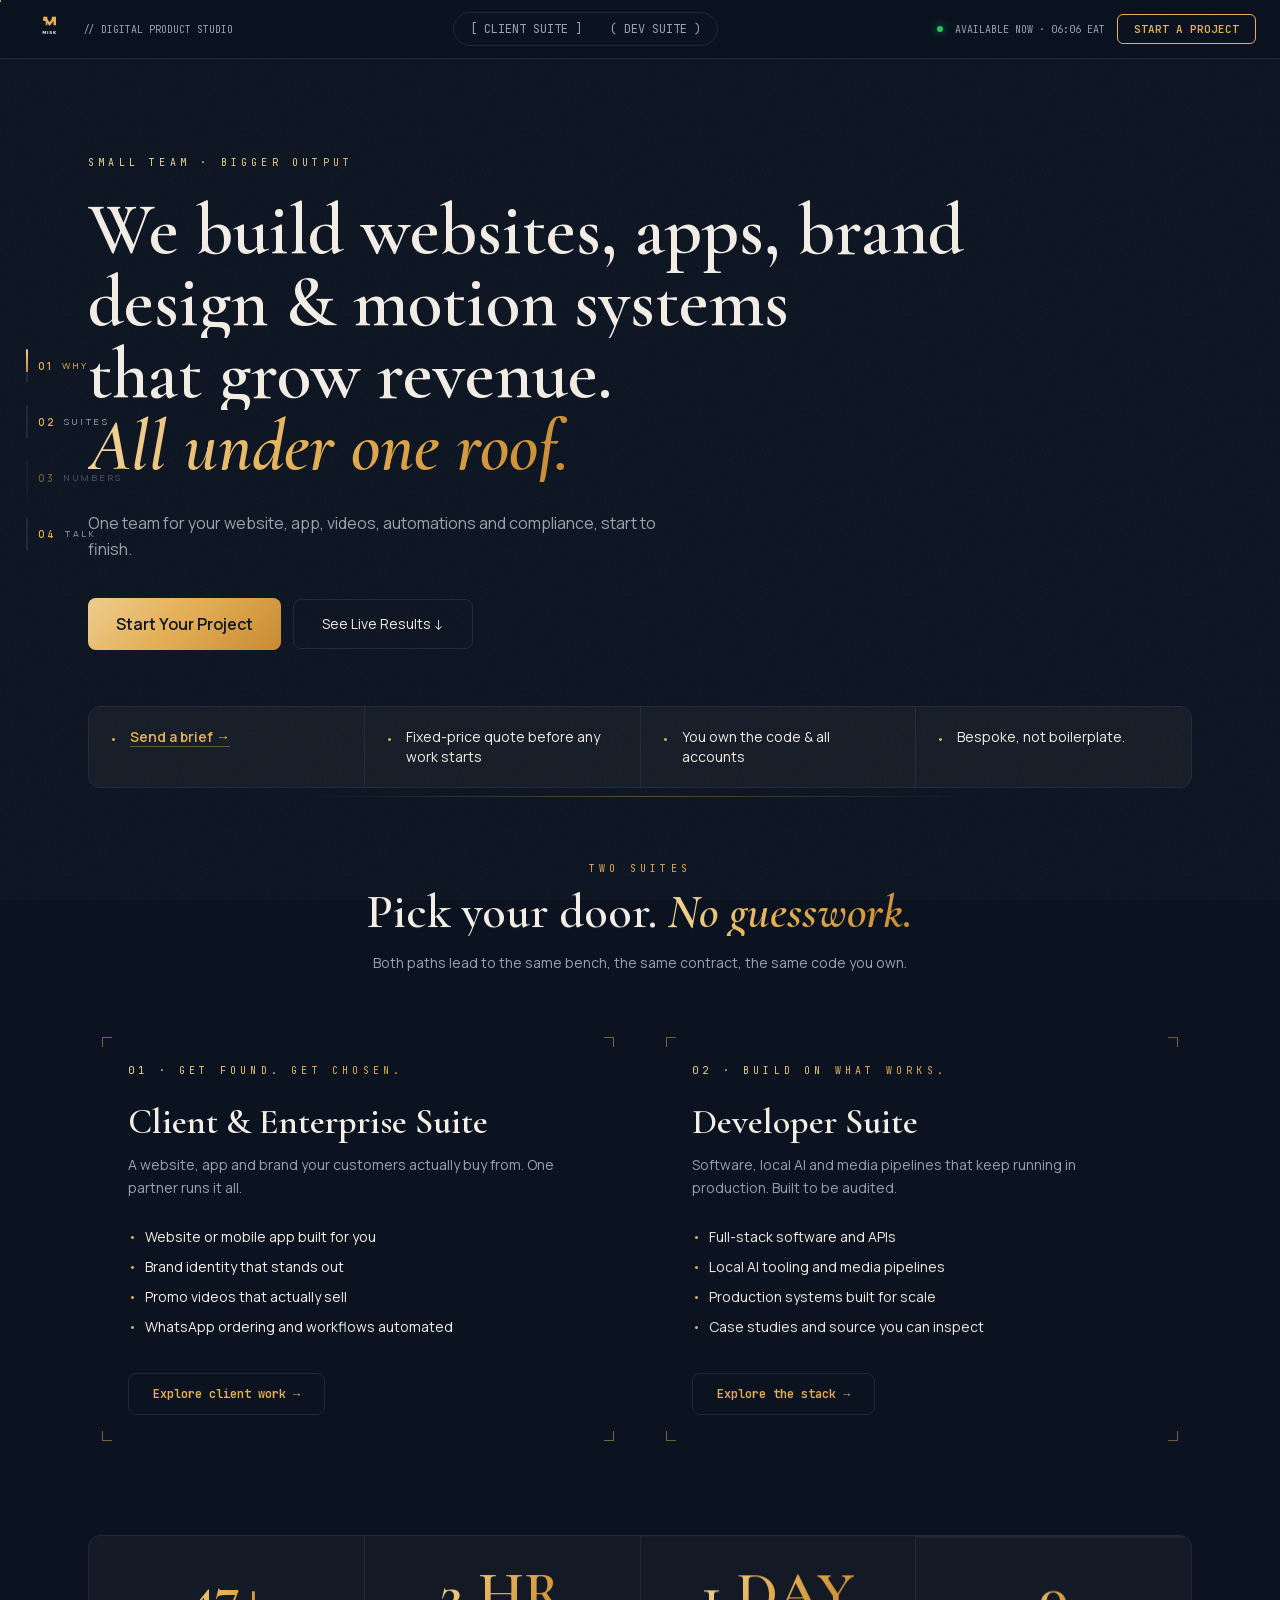
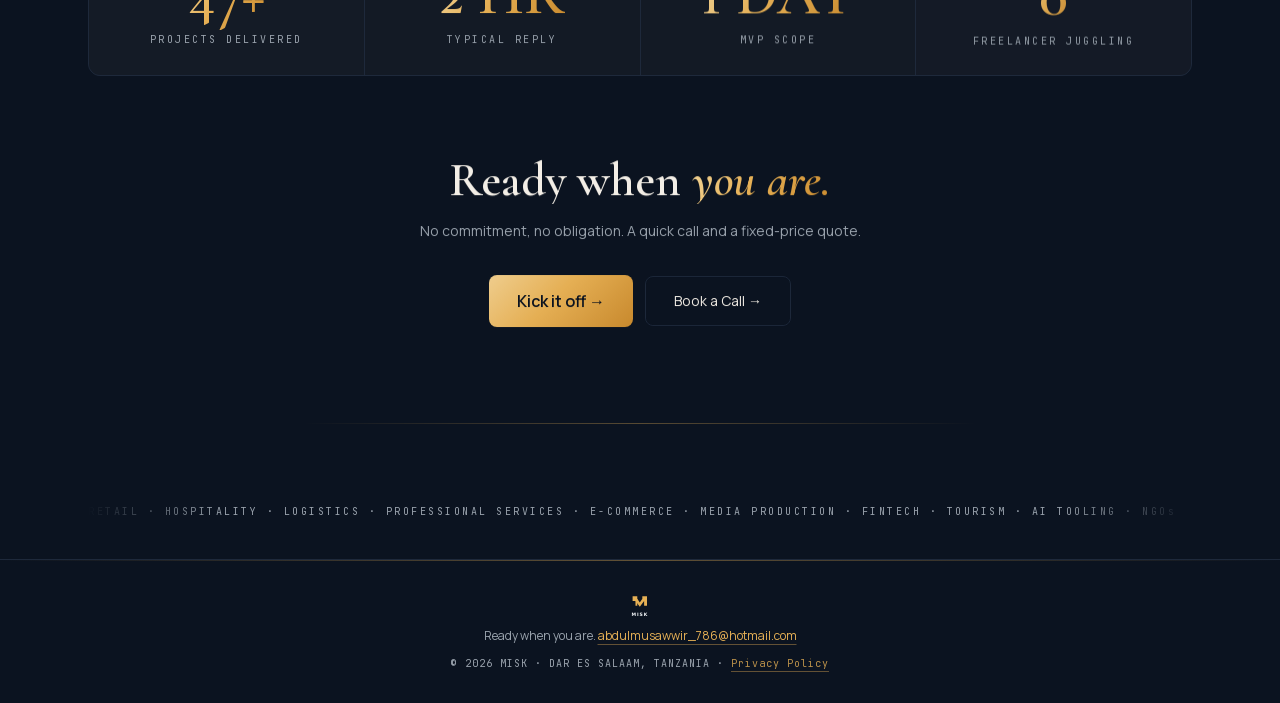
==== commit ebc0abb4: "Deploy portfolio (local push)" ====
--- a/index.html
+++ b/index.html
@@ -1 +1 @@
-<!DOCTYPE html><html lang="en" class="__variable_1d4694 __variable_73ee6c __variable_3c557b"><head><meta charSet="utf-8"/><meta name="viewport" content="width=device-width, initial-scale=1"/><link rel="stylesheet" href="/_next/static/css/ddae1aefca3fef7a.css" data-precedence="next"/><link rel="preload" as="script" fetchPriority="low" href="/_next/static/chunks/webpack-67505aeadfdf73b8.js"/><script src="/_next/static/chunks/fd9d1056-b11b2651f33aae7f.js" async=""></script><script src="/_next/static/chunks/117-e173c366e2bfd494.js" async=""></script><script src="/_next/static/chunks/main-app-1a9dd9c845050a62.js" async=""></script><script src="/_next/static/chunks/c15bf2b0-7971b3d333b0cf68.js" async=""></script><script src="/_next/static/chunks/972-8c0ee6fabcd1342f.js" async=""></script><script src="/_next/static/chunks/238-3d16936187fb8d29.js" async=""></script><script src="/_next/static/chunks/410-9b8daa12bdecdb93.js" async=""></script><script src="/_next/static/chunks/app/page-f560b3ae152144a6.js" async=""></script><script src="/_next/static/chunks/app/layout-feffc0b25c8b799a.js" async=""></script><title>MISK · Digital Product Studio</title><meta name="description" content="MISK builds websites, apps, brand design and motion systems that grow revenue. Explore the Client Suite and the Developer Suite, all under one roof."/><meta property="og:title" content="MISK · Digital Product Studio"/><meta property="og:description" content="MISK builds websites, apps, brand design and motion systems that grow revenue. Explore the Client Suite and the Developer Suite, all under one roof."/><meta property="og:url" content="https://abdulmusawwir.github.io/"/><meta property="og:site_name" content="MISK"/><meta property="og:image:type" content="image/png"/><meta property="og:image:width" content="1200"/><meta property="og:image:height" content="630"/><meta property="og:image" content="https://abdulmusawwir.github.io/opengraph-image.png?def1c16df889c336"/><meta property="og:type" content="website"/><meta name="twitter:card" content="summary_large_image"/><meta name="twitter:title" content="MISK · Digital Product Studio"/><meta name="twitter:description" content="MISK builds websites, apps, brand design and motion systems that grow revenue. Explore the Client Suite and the Developer Suite, all under one roof."/><meta name="twitter:image:type" content="image/png"/><meta name="twitter:image:width" content="1200"/><meta name="twitter:image:height" content="630"/><meta name="twitter:image" content="https://abdulmusawwir.github.io/opengraph-image.png?def1c16df889c336"/><link rel="icon" href="/icon.svg?94942f29dd67c2d0" type="image/svg+xml" sizes="any"/><script src="/_next/static/chunks/polyfills-42372ed130431b0a.js" noModule=""></script></head><body class="grain"><div class="min-h-screen"><header class="glass sticky top-0 z-50 flex items-center justify-between px-6 py-3"><a class="flex items-center gap-2" aria-label="MISK, back to home" href="/"><svg viewBox="0 0 800 500" class="h-8 w-auto" fill="none" xmlns="http://www.w3.org/2000/svg" role="img" aria-label="MISK · Digital Product Studio"><g transform="translate(0, -10)"><g transform="translate(300, 70)"><path d="M0 0 H65 V130 H40 V65 H0 Z" fill="#E6B055"></path><path d="M135 0 H200 V130 H160 V65 H135 Z" fill="#E6B055"></path><path d="M65 35 L100 85 L135 35 L160 65 L100 145 L40 65 Z" fill="#E6B055"></path></g><text x="400" y="345" font-family="system-ui, -apple-system, sans-serif" font-size="64" font-weight="900" letter-spacing="12" fill="#F8FAFC" text-anchor="middle">MISK</text></g></svg><span class="hidden font-mono text-[10px] text-fog sm:inline">// DIGITAL PRODUCT STUDIO</span></a><nav class="flex gap-1 rounded-full border border-seam bg-ink/80 p-1 font-mono text-xs" aria-label="Suites"><a class="rounded-full px-3 py-1 transition text-fog hover:text-cream" href="/client/">[ CLIENT SUITE ]</a><a class="rounded-full px-3 py-1 transition text-fog hover:text-cream" href="/dev/">( DEV SUITE )</a></nav><div class="flex items-center gap-3"><div class="hidden lg:flex items-center gap-3 font-mono text-[10px] text-fog"><span class="h-1.5 w-1.5 rounded-full bg-green-500 animate-pulseSoft shadow-[0_0_8px_rgba(34,197,94,.8)]"></span><span>AVAILABLE NOW</span></div><button class="rounded-md px-4 py-1.5 font-mono text-[11px] font-semibold transition border border-brass text-brass hover:bg-brass hover:text-ink">START A PROJECT</button></div></header><aside class="chapter-rail" aria-hidden="true"><span data-chapter="why">01 WHY</span><span data-chapter="suites">02 SUITES</span><span data-chapter="numbers">03 NUMBERS</span><span data-chapter="talk">04 TALK</span></aside><section class="relative overflow-hidden" data-chapter="why"><div class="hero-wash pointer-events-none absolute inset-0" aria-hidden="true"></div><div data-hero-stagger="true" data-parallax="0.08" class="relative mx-auto max-w-6xl px-6 pb-12 pt-24"><p class="brass-text mb-6 font-mono text-[10px] tracking-[0.42em]" data-track-in="true">SMALL TEAM · BIGGER OUTPUT</p><h1 class="max-w-4xl font-display text-5xl font-semibold leading-[1.05] md:text-7xl"><span class="mask"><span class="mask-inner">We build websites, apps, brand design &amp; motion systems</span></span><span class="mask"><span class="mask-inner">that grow revenue.</span></span><span class="mask"><span class="mask-inner"><em class="brass-text italic">All under one roof.</em></span></span></h1><p class="mt-7 max-w-xl text-base leading-relaxed text-fog">One team for your website, app, videos, automations and compliance, start to finish.</p><div class="mt-9 flex flex-wrap items-center justify-start gap-3"><a href="mailto:abdulmusawwir_786@hotmail.com?subject=Turnkey%20Strategy%20Consultation" class="brass rounded-lg px-7 py-3.5 font-semibold text-ink transition hover:brightness-110 hover:shadow-glow" data-magnetic="true">Start Your Project</a><a href="#suites" class="rounded-lg border border-seam px-7 py-3.5 text-sm transition hover:border-brass hover:bg-white/[.02]" data-magnetic="true">See Live Results ↓</a></div></div></section><section class="mx-auto max-w-6xl px-6 pb-2 pt-2" data-reveal="true"><ul class="grid gap-px overflow-hidden rounded-xl border border-seam bg-seam sm:grid-cols-2 lg:grid-cols-4"><li class="flex items-start gap-3 bg-panel p-5 text-sm text-cream"><span aria-hidden="true" class="mt-0.5 text-brass">•</span><a href="mailto:abdulmusawwir_786@hotmail.com?subject=Turnkey%20Strategy%20Consultation" class="font-semibold text-brass underline decoration-brass/40 underline-offset-4 hover:decoration-brass" data-magnetic="true">Send a brief →</a></li><li class="flex items-start gap-3 bg-panel p-5 text-sm text-cream"><span aria-hidden="true" class="mt-0.5 text-brass">•</span><span>Fixed-price quote before any work starts</span></li><li class="flex items-start gap-3 bg-panel p-5 text-sm text-cream"><span aria-hidden="true" class="mt-0.5 text-brass">•</span><span>You own the code &amp; all accounts</span></li><li class="flex items-start gap-3 bg-panel p-5 text-sm text-cream"><span aria-hidden="true" class="mt-0.5 text-brass">•</span><span>Bespoke, not boilerplate.</span></li></ul></section><div class="rule mx-auto max-w-2xl" data-reveal="true"></div><section id="suites" class="mx-auto max-w-6xl scroll-mt-24 px-6 pb-20 pt-16" data-chapter="suites"><div class="mb-12 text-center"><p class="brass-text mb-3 font-mono text-[10px] tracking-[0.42em]" data-track-in="true">TWO SUITES</p><h2 class="font-display text-5xl font-semibold"><span class="mask"><span class="mask-inner">Pick your door. <em class="brass-text italic">No guesswork.</em></span></span></h2><p class="mx-auto mt-4 max-w-xl text-sm leading-relaxed text-fog" data-reveal="true">Both paths lead to the same bench, the same contract, the same code you own.</p></div><div class="grid gap-6 md:grid-cols-2"><article data-reveal="true" data-reveal-delay="0" class="panel relative rounded-2xl p-10"><span class="tick border-l border-t" style="top:14px;left:14px"></span><span class="tick border-r border-t" style="top:14px;right:14px"></span><span class="tick border-b border-l" style="bottom:14px;left:14px"></span><span class="tick border-b border-r" style="bottom:14px;right:14px"></span><p class="brass-text mb-6 font-mono text-[10px] tracking-[0.42em]">01<!-- --> · <!-- -->GET FOUND. GET CHOSEN.</p><h3 class="font-display text-4xl font-semibold">Client &amp; Enterprise Suite</h3><p class="mt-3 text-sm leading-relaxed text-fog">A website, app and brand your customers actually buy from. One partner runs it all.</p><ul class="mt-7 space-y-2.5 text-sm text-cream"><li><span aria-hidden="true" class="mr-2 text-brass">•</span>Website or mobile app built for you</li><li><span aria-hidden="true" class="mr-2 text-brass">•</span>Brand identity that stands out</li><li><span aria-hidden="true" class="mr-2 text-brass">•</span>Promo videos that actually sell</li><li><span aria-hidden="true" class="mr-2 text-brass">•</span>WhatsApp ordering and workflows automated</li></ul><a href="/client/" class="mt-9 inline-flex items-center gap-2 rounded-lg border border-seam px-6 py-3 font-mono text-xs font-semibold text-brass transition hover:border-brass hover:bg-brass/5" data-magnetic="true">Explore client work →</a></article><article data-reveal="true" data-reveal-delay="0.14" class="panel relative rounded-2xl p-10"><span class="tick border-l border-t" style="top:14px;left:14px"></span><span class="tick border-r border-t" style="top:14px;right:14px"></span><span class="tick border-b border-l" style="bottom:14px;left:14px"></span><span class="tick border-b border-r" style="bottom:14px;right:14px"></span><p class="brass-text mb-6 font-mono text-[10px] tracking-[0.42em]">02<!-- --> · <!-- -->BUILD ON WHAT WORKS.</p><h3 class="font-display text-4xl font-semibold">Developer Suite</h3><p class="mt-3 text-sm leading-relaxed text-fog">Software, local AI and media pipelines that keep running in production. Built to be audited.</p><ul class="mt-7 space-y-2.5 text-sm text-cream"><li><span aria-hidden="true" class="mr-2 text-brass">•</span>Full-stack software and APIs</li><li><span aria-hidden="true" class="mr-2 text-brass">•</span>Local AI tooling and media pipelines</li><li><span aria-hidden="true" class="mr-2 text-brass">•</span>Production systems built for scale</li><li><span aria-hidden="true" class="mr-2 text-brass">•</span>Case studies and source you can inspect</li></ul><a href="/dev/" class="mt-9 inline-flex items-center gap-2 rounded-lg border border-seam px-6 py-3 font-mono text-xs font-semibold text-brass transition hover:border-brass hover:bg-brass/5" data-magnetic="true">Explore the stack →</a></article></div></section><section class="mx-auto max-w-6xl px-6 pb-20" data-chapter="numbers"><ul class="grid grid-cols-2 gap-px overflow-hidden rounded-xl border border-seam bg-seam md:grid-cols-4"><li class="bg-panel p-7 text-center" data-reveal="true" data-reveal-delay="0"><span class="brass-text font-display text-5xl font-semibold md:text-6xl" data-count="50" data-suffix="+">50+</span><span class="mt-2 block font-mono text-[10px] tracking-[0.25em] text-fog">PROJECTS DELIVERED</span></li><li class="bg-panel p-7 text-center" data-reveal="true" data-reveal-delay="0.12"><span class="brass-text font-display text-5xl font-semibold md:text-6xl" data-count="2" data-suffix=" HR">2 HR</span><span class="mt-2 block font-mono text-[10px] tracking-[0.25em] text-fog">TYPICAL REPLY</span></li><li class="bg-panel p-7 text-center" data-reveal="true" data-reveal-delay="0.24"><span class="brass-text font-display text-5xl font-semibold md:text-6xl" data-count="1" data-suffix=" DAY">1 DAY</span><span class="mt-2 block font-mono text-[10px] tracking-[0.25em] text-fog">MVP SCOPE</span></li><li class="bg-panel p-7 text-center" data-reveal="true" data-reveal-delay="0.36"><span class="brass-text font-display text-5xl font-semibold md:text-6xl" data-count="0" data-suffix="">0</span><span class="mt-2 block font-mono text-[10px] tracking-[0.25em] text-fog">FREELANCER JUGGLING</span></li></ul></section><section class="mx-auto max-w-3xl px-6 pb-24 text-center" data-chapter="talk"><h2 class="font-display text-5xl font-semibold"><span class="mask"><span class="mask-inner">Ready when <em class="brass-text italic">you are.</em></span></span></h2><p class="mt-4 text-sm leading-relaxed text-fog" data-reveal="true">No commitment, no obligation. A quick call and a fixed-price quote.</p><div class="mt-8 flex flex-wrap items-center justify-center gap-3" data-reveal="true"><a href="mailto:abdulmusawwir_786@hotmail.com?subject=Turnkey%20Strategy%20Consultation" class="brass rounded-lg px-7 py-3.5 font-semibold text-ink transition hover:brightness-110 hover:shadow-glow" data-magnetic="true">Kick it off →</a><a href="https://wa.me/255782681781?text=Hi%20MISK%2C%20I%27d%20like%20to%20talk%20about%20a%20project" target="_blank" rel="noopener noreferrer" class="rounded-lg border border-seam px-7 py-3.5 text-sm transition hover:border-brass hover:bg-white/[.02]" data-magnetic="true">Book a Call →</a></div></section><div class="rule mx-auto max-w-2xl"></div><section class="mx-auto max-w-6xl px-6 pb-10 pt-20"><div class="marquee overflow-hidden font-mono text-[10px] tracking-[0.25em] text-fog"><div class="marquee-track"><span class="marquee-unit">RETAIL · HOSPITALITY · LOGISTICS · PROFESSIONAL SERVICES · E-COMMERCE · MEDIA PRODUCTION · FINTECH · TOURISM · AI TOOLING · NGOs</span></div></div></section><div class="scroll-progress" id="scroll-progress" aria-hidden="true"></div><div aria-hidden="true" class="cursor-halo pointer-events-none fixed left-[-240px] top-[-240px] z-20 rounded-full" style="width:480px;height:480px;background:radial-gradient(circle, rgba(230,176,85,0.16), rgba(230,176,85,0.03) 45%, transparent 70%)"></div><footer class="relative border-t border-seam py-8 text-center"><div class="seam-top"></div><svg viewBox="0 0 800 500" class="mx-auto h-9 w-auto" fill="none" xmlns="http://www.w3.org/2000/svg" role="img" aria-label="MISK · Digital Product Studio"><g transform="translate(0, -10)"><g transform="translate(300, 70)"><path d="M0 0 H65 V130 H40 V65 H0 Z" fill="#E6B055"></path><path d="M135 0 H200 V130 H160 V65 H135 Z" fill="#E6B055"></path><path d="M65 35 L100 85 L135 35 L160 65 L100 145 L40 65 Z" fill="#E6B055"></path></g><text x="400" y="345" font-family="system-ui, -apple-system, sans-serif" font-size="64" font-weight="900" letter-spacing="12" fill="#F8FAFC" text-anchor="middle">MISK</text></g></svg><p class="text-xs text-fog">Ready when you are.<!-- --> <a class="text-brass underline decoration-brass/40 underline-offset-4 hover:decoration-brass" href="mailto:abdulmusawwir_786@hotmail.com">abdulmusawwir_786@hotmail.com</a></p><p class="mt-3 font-mono text-[10px] tracking-widest text-fog">© 2026 MISK · DAR ES SALAAM, TANZANIA ·<!-- --> <a class="text-brass/80 underline decoration-brass/40 underline-offset-4 hover:text-brass" href="/privacy/">Privacy Policy</a></p></footer></div><script src="/_next/static/chunks/webpack-67505aeadfdf73b8.js" async=""></script><script>(self.__next_f=self.__next_f||[]).push([0]);self.__next_f.push([2,null])</script><script>self.__next_f.push([1,"1:HL[\"/_next/static/css/ddae1aefca3fef7a.css\",\"style\"]\n"])</script><script>self.__next_f.push([1,"2:I[2846,[],\"\"]\n4:I[8244,[\"922\",\"static/chunks/c15bf2b0-7971b3d333b0cf68.js\",\"972\",\"static/chunks/972-8c0ee6fabcd1342f.js\",\"238\",\"static/chunks/238-3d16936187fb8d29.js\",\"410\",\"static/chunks/410-9b8daa12bdecdb93.js\",\"931\",\"static/chunks/app/page-f560b3ae152144a6.js\"],\"default\"]\n5:I[1861,[\"922\",\"static/chunks/c15bf2b0-7971b3d333b0cf68.js\",\"972\",\"static/chunks/972-8c0ee6fabcd1342f.js\",\"238\",\"static/chunks/238-3d16936187fb8d29.js\",\"410\",\"static/chunks/410-9b8daa12bdecdb93.js\",\"931\",\"static/chunks/app/page-f560b3ae152144a6.js\"],\"default\"]\n6:I[336,[\"922\",\"static/chunks/c15bf2b0-7971b3d333b0cf68.js\",\"972\",\"static/chunks/972-8c0ee6fabcd1342f.js\",\"238\",\"static/chunks/238-3d16936187fb8d29.js\",\"410\",\"static/chunks/410-9b8daa12bdecdb93.js\",\"931\",\"static/chunks/app/page-f560b3ae152144a6.js\"],\"default\"]\n7:I[2972,[\"922\",\"static/chunks/c15bf2b0-7971b3d333b0cf68.js\",\"972\",\"static/chunks/972-8c0ee6fabcd1342f.js\",\"238\",\"static/chunks/238-3d16936187fb8d29.js\",\"410\",\"static/chunks/410-9b8daa12bdecdb93.js\",\"931\",\"static/chunks/app/page-f560b3ae152144a6.js\"],\"\"]\n8:I[1395,[\"185\",\"static/chunks/app/layout-feffc0b25c8b799a.js\"],\"default\"]\n9:I[4640,[\"185\",\"static/chunks/app/layout-feffc0b25c8b799a.js\"],\"default\"]\na:I[4707,[],\"\"]\nb:I[6423,[],\"\"]\nd:I[1060,[],\"\"]\ne:[]\n"])</script><script>self.__next_f.push([1,"0:[\"$\",\"$L2\",null,{\"buildId\":\"xlhyrWZlR4Zzj0B2gPael\",\"assetPrefix\":\"\",\"urlParts\":[\"\",\"\"],\"initialTree\":[\"\",{\"children\":[\"__PAGE__\",{}]},\"$undefined\",\"$undefined\",true],\"initialSeedData\":[\"\",{\"children\":[\"__PAGE__\",{},[[\"$L3\",[\"$\",\"div\",null,{\"className\":\"min-h-screen\",\"children\":[[\"$\",\"$L4\",null,{}],[\"$\",\"aside\",null,{\"className\":\"chapter-rail\",\"aria-hidden\":true,\"children\":[[\"$\",\"span\",null,{\"data-chapter\":\"why\",\"children\":\"01 WHY\"}],[\"$\",\"span\",null,{\"data-chapter\":\"suites\",\"children\":\"02 SUITES\"}],[\"$\",\"span\",null,{\"data-chapter\":\"numbers\",\"children\":\"03 NUMBERS\"}],[\"$\",\"span\",null,{\"data-chapter\":\"talk\",\"children\":\"04 TALK\"}]]}],[\"$\",\"section\",null,{\"className\":\"relative overflow-hidden\",\"data-chapter\":\"why\",\"children\":[[\"$\",\"div\",null,{\"className\":\"hero-wash pointer-events-none absolute inset-0\",\"aria-hidden\":true}],[\"$\",\"div\",null,{\"data-hero-stagger\":true,\"data-parallax\":\"0.08\",\"className\":\"relative mx-auto max-w-6xl px-6 pb-12 pt-24\",\"children\":[[\"$\",\"p\",null,{\"className\":\"brass-text mb-6 font-mono text-[10px] tracking-[0.42em]\",\"data-track-in\":true,\"children\":\"SMALL TEAM · BIGGER OUTPUT\"}],[\"$\",\"h1\",null,{\"className\":\"max-w-4xl font-display text-5xl font-semibold leading-[1.05] md:text-7xl\",\"children\":[[\"$\",\"span\",null,{\"className\":\"mask\",\"children\":[\"$\",\"span\",null,{\"className\":\"mask-inner\",\"children\":\"We build websites, apps, brand design \u0026 motion systems\"}]}],[\"$\",\"span\",null,{\"className\":\"mask\",\"children\":[\"$\",\"span\",null,{\"className\":\"mask-inner\",\"children\":\"that grow revenue.\"}]}],[\"$\",\"span\",null,{\"className\":\"mask\",\"children\":[\"$\",\"span\",null,{\"className\":\"mask-inner\",\"children\":[\"$\",\"em\",null,{\"className\":\"brass-text italic\",\"children\":\"All under one roof.\"}]}]}]]}],[\"$\",\"p\",null,{\"className\":\"mt-7 max-w-xl text-base leading-relaxed text-fog\",\"children\":\"One team for your website, app, videos, automations and compliance, start to finish.\"}],[\"$\",\"div\",null,{\"className\":\"mt-9 flex flex-wrap items-center justify-start gap-3\",\"children\":[[\"$\",\"a\",null,{\"href\":\"mailto:abdulmusawwir_786@hotmail.com?subject=Turnkey%20Strategy%20Consultation\",\"className\":\"brass rounded-lg px-7 py-3.5 font-semibold text-ink transition hover:brightness-110 hover:shadow-glow\",\"data-magnetic\":true,\"children\":\"Start Your Project\"}],[\"$\",\"a\",null,{\"href\":\"#suites\",\"className\":\"rounded-lg border border-seam px-7 py-3.5 text-sm transition hover:border-brass hover:bg-white/[.02]\",\"data-magnetic\":true,\"children\":\"See Live Results ↓\"}]]}]]}]]}],[\"$\",\"section\",null,{\"className\":\"mx-auto max-w-6xl px-6 pb-2 pt-2\",\"data-reveal\":true,\"children\":[\"$\",\"ul\",null,{\"className\":\"grid gap-px overflow-hidden rounded-xl border border-seam bg-seam sm:grid-cols-2 lg:grid-cols-4\",\"children\":[[\"$\",\"li\",\"Send a brief →\",{\"className\":\"flex items-start gap-3 bg-panel p-5 text-sm text-cream\",\"children\":[[\"$\",\"span\",null,{\"aria-hidden\":true,\"className\":\"mt-0.5 text-brass\",\"children\":\"•\"}],[\"$\",\"a\",null,{\"href\":\"mailto:abdulmusawwir_786@hotmail.com?subject=Turnkey%20Strategy%20Consultation\",\"className\":\"font-semibold text-brass underline decoration-brass/40 underline-offset-4 hover:decoration-brass\",\"data-magnetic\":true,\"children\":\"Send a brief →\"}]]}],[\"$\",\"li\",\"Fixed-price quote before any work starts\",{\"className\":\"flex items-start gap-3 bg-panel p-5 text-sm text-cream\",\"children\":[[\"$\",\"span\",null,{\"aria-hidden\":true,\"className\":\"mt-0.5 text-brass\",\"children\":\"•\"}],[\"$\",\"span\",null,{\"children\":\"Fixed-price quote before any work starts\"}]]}],[\"$\",\"li\",\"You own the code \u0026 all accounts\",{\"className\":\"flex items-start gap-3 bg-panel p-5 text-sm text-cream\",\"children\":[[\"$\",\"span\",null,{\"aria-hidden\":true,\"className\":\"mt-0.5 text-brass\",\"children\":\"•\"}],[\"$\",\"span\",null,{\"children\":\"You own the code \u0026 all accounts\"}]]}],[\"$\",\"li\",\"Bespoke, not boilerplate.\",{\"className\":\"flex items-start gap-3 bg-panel p-5 text-sm text-cream\",\"children\":[[\"$\",\"span\",null,{\"aria-hidden\":true,\"className\":\"mt-0.5 text-brass\",\"children\":\"•\"}],[\"$\",\"span\",null,{\"children\":\"Bespoke, not boilerplate.\"}]]}]]}]}],[\"$\",\"div\",null,{\"className\":\"rule mx-auto max-w-2xl\",\"data-reveal\":true}],[\"$\",\"section\",null,{\"id\":\"suites\",\"className\":\"mx-auto max-w-6xl scroll-mt-24 px-6 pb-20 pt-16\",\"data-chapter\":\"suites\",\"children\":[[\"$\",\"div\",null,{\"className\":\"mb-12 text-center\",\"children\":[[\"$\",\"p\",null,{\"className\":\"brass-text mb-3 font-mono text-[10px] tracking-[0.42em]\",\"data-track-in\":true,\"children\":\"TWO SUITES\"}],[\"$\",\"h2\",null,{\"className\":\"font-display text-5xl font-semibold\",\"children\":[\"$\",\"span\",null,{\"className\":\"mask\",\"children\":[\"$\",\"span\",null,{\"className\":\"mask-inner\",\"children\":[\"Pick your door. \",[\"$\",\"em\",null,{\"className\":\"brass-text italic\",\"children\":\"No guesswork.\"}]]}]}]}],[\"$\",\"p\",null,{\"className\":\"mx-auto mt-4 max-w-xl text-sm leading-relaxed text-fog\",\"data-reveal\":true,\"children\":\"Both paths lead to the same bench, the same contract, the same code you own.\"}]]}],[\"$\",\"div\",null,{\"className\":\"grid gap-6 md:grid-cols-2\",\"children\":[[\"$\",\"article\",\"01\",{\"data-reveal\":true,\"data-reveal-delay\":0,\"className\":\"panel relative rounded-2xl p-10\",\"children\":[[\"$\",\"span\",null,{\"className\":\"tick border-l border-t\",\"style\":{\"top\":14,\"left\":14}}],[\"$\",\"span\",null,{\"className\":\"tick border-r border-t\",\"style\":{\"top\":14,\"right\":14}}],[\"$\",\"span\",null,{\"className\":\"tick border-b border-l\",\"style\":{\"bottom\":14,\"left\":14}}],[\"$\",\"span\",null,{\"className\":\"tick border-b border-r\",\"style\":{\"bottom\":14,\"right\":14}}],[\"$\",\"p\",null,{\"className\":\"brass-text mb-6 font-mono text-[10px] tracking-[0.42em]\",\"children\":[\"01\",\" · \",\"GET FOUND. GET CHOSEN.\"]}],[\"$\",\"h3\",null,{\"className\":\"font-display text-4xl font-semibold\",\"children\":\"Client \u0026 Enterprise Suite\"}],[\"$\",\"p\",null,{\"className\":\"mt-3 text-sm leading-relaxed text-fog\",\"children\":\"A website, app and brand your customers actually buy from. One partner runs it all.\"}],[\"$\",\"ul\",null,{\"className\":\"mt-7 space-y-2.5 text-sm text-cream\",\"children\":[[\"$\",\"li\",\"Website or mobile app built for you\",{\"children\":[[\"$\",\"span\",null,{\"aria-hidden\":true,\"className\":\"mr-2 text-brass\",\"children\":\"•\"}],\"Website or mobile app built for you\"]}],[\"$\",\"li\",\"Brand identity that stands out\",{\"children\":[[\"$\",\"span\",null,{\"aria-hidden\":true,\"className\":\"mr-2 text-brass\",\"children\":\"•\"}],\"Brand identity that stands out\"]}],[\"$\",\"li\",\"Promo videos that actually sell\",{\"children\":[[\"$\",\"span\",null,{\"aria-hidden\":true,\"className\":\"mr-2 text-brass\",\"children\":\"•\"}],\"Promo videos that actually sell\"]}],[\"$\",\"li\",\"WhatsApp ordering and workflows automated\",{\"children\":[[\"$\",\"span\",null,{\"aria-hidden\":true,\"className\":\"mr-2 text-brass\",\"children\":\"•\"}],\"WhatsApp ordering and workflows automated\"]}]]}],[\"$\",\"a\",null,{\"href\":\"/client/\",\"className\":\"mt-9 inline-flex items-center gap-2 rounded-lg border border-seam px-6 py-3 font-mono text-xs font-semibold text-brass transition hover:border-brass hover:bg-brass/5\",\"data-magnetic\":true,\"children\":\"Explore client work →\"}]]}],[\"$\",\"article\",\"02\",{\"data-reveal\":true,\"data-reveal-delay\":0.14,\"className\":\"panel relative rounded-2xl p-10\",\"children\":[[\"$\",\"span\",null,{\"className\":\"tick border-l border-t\",\"style\":{\"top\":14,\"left\":14}}],[\"$\",\"span\",null,{\"className\":\"tick border-r border-t\",\"style\":{\"top\":14,\"right\":14}}],[\"$\",\"span\",null,{\"className\":\"tick border-b border-l\",\"style\":{\"bottom\":14,\"left\":14}}],[\"$\",\"span\",null,{\"className\":\"tick border-b border-r\",\"style\":{\"bottom\":14,\"right\":14}}],[\"$\",\"p\",null,{\"className\":\"brass-text mb-6 font-mono text-[10px] tracking-[0.42em]\",\"children\":[\"02\",\" · \",\"BUILD ON WHAT WORKS.\"]}],[\"$\",\"h3\",null,{\"className\":\"font-display text-4xl font-semibold\",\"children\":\"Developer Suite\"}],[\"$\",\"p\",null,{\"className\":\"mt-3 text-sm leading-relaxed text-fog\",\"children\":\"Software, local AI and media pipelines that keep running in production. Built to be audited.\"}],[\"$\",\"ul\",null,{\"className\":\"mt-7 space-y-2.5 text-sm text-cream\",\"children\":[[\"$\",\"li\",\"Full-stack software and APIs\",{\"children\":[[\"$\",\"span\",null,{\"aria-hidden\":true,\"className\":\"mr-2 text-brass\",\"children\":\"•\"}],\"Full-stack software and APIs\"]}],[\"$\",\"li\",\"Local AI tooling and media pipelines\",{\"children\":[[\"$\",\"span\",null,{\"aria-hidden\":true,\"className\":\"mr-2 text-brass\",\"children\":\"•\"}],\"Local AI tooling and media pipelines\"]}],[\"$\",\"li\",\"Production systems built for scale\",{\"children\":[[\"$\",\"span\",null,{\"aria-hidden\":true,\"className\":\"mr-2 text-brass\",\"children\":\"•\"}],\"Production systems built for scale\"]}],[\"$\",\"li\",\"Case studies and source you can inspect\",{\"children\":[[\"$\",\"span\",null,{\"aria-hidden\":true,\"className\":\"mr-2 text-brass\",\"children\":\"•\"}],\"Case studies and source you can inspect\"]}]]}],[\"$\",\"a\",null,{\"href\":\"/dev/\",\"className\":\"mt-9 inline-flex items-center gap-2 rounded-lg border border-seam px-6 py-3 font-mono text-xs font-semibold text-brass transition hover:border-brass hover:bg-brass/5\",\"data-magnetic\":true,\"children\":\"Explore the stack →\"}]]}]]}]]}],[\"$\",\"section\",null,{\"className\":\"mx-auto max-w-6xl px-6 pb-20\",\"data-chapter\":\"numbers\",\"children\":[\"$\",\"ul\",null,{\"className\":\"grid grid-cols-2 gap-px overflow-hidden rounded-xl border border-seam bg-seam md:grid-cols-4\",\"children\":[[\"$\",\"li\",\"PROJECTS DELIVERED\",{\"className\":\"bg-panel p-7 text-center\",\"data-reveal\":true,\"data-reveal-delay\":0,\"children\":[[\"$\",\"span\",null,{\"className\":\"brass-text font-display text-5xl font-semibold md:text-6xl\",\"data-count\":50,\"data-suffix\":\"+\",\"children\":\"50+\"}],[\"$\",\"span\",null,{\"className\":\"mt-2 block font-mono text-[10px] tracking-[0.25em] text-fog\",\"children\":\"PROJECTS DELIVERED\"}]]}],[\"$\",\"li\",\"TYPICAL REPLY\",{\"className\":\"bg-panel p-7 text-center\",\"data-reveal\":true,\"data-reveal-delay\":0.12,\"children\":[[\"$\",\"span\",null,{\"className\":\"brass-text font-display text-5xl font-semibold md:text-6xl\",\"data-count\":2,\"data-suffix\":\" HR\",\"children\":\"2 HR\"}],[\"$\",\"span\",null,{\"className\":\"mt-2 block font-mono text-[10px] tracking-[0.25em] text-fog\",\"children\":\"TYPICAL REPLY\"}]]}],[\"$\",\"li\",\"MVP SCOPE\",{\"className\":\"bg-panel p-7 text-center\",\"data-reveal\":true,\"data-reveal-delay\":0.24,\"children\":[[\"$\",\"span\",null,{\"className\":\"brass-text font-display text-5xl font-semibold md:text-6xl\",\"data-count\":1,\"data-suffix\":\" DAY\",\"children\":\"1 DAY\"}],[\"$\",\"span\",null,{\"className\":\"mt-2 block font-mono text-[10px] tracking-[0.25em] text-fog\",\"children\":\"MVP SCOPE\"}]]}],[\"$\",\"li\",\"FREELANCER JUGGLING\",{\"className\":\"bg-panel p-7 text-center\",\"data-reveal\":true,\"data-reveal-delay\":0.36,\"children\":[[\"$\",\"span\",null,{\"className\":\"brass-text font-display text-5xl font-semibold md:text-6xl\",\"data-count\":0,\"data-suffix\":\"\",\"children\":\"0\"}],[\"$\",\"span\",null,{\"className\":\"mt-2 block font-mono text-[10px] tracking-[0.25em] text-fog\",\"children\":\"FREELANCER JUGGLING\"}]]}]]}]}],[\"$\",\"section\",null,{\"className\":\"mx-auto max-w-3xl px-6 pb-24 text-center\",\"data-chapter\":\"talk\",\"children\":[[\"$\",\"h2\",null,{\"className\":\"font-display text-5xl font-semibold\",\"children\":[\"$\",\"span\",null,{\"className\":\"mask\",\"children\":[\"$\",\"span\",null,{\"className\":\"mask-inner\",\"children\":[\"Ready when \",[\"$\",\"em\",null,{\"className\":\"brass-text italic\",\"children\":\"you are.\"}]]}]}]}],[\"$\",\"p\",null,{\"className\":\"mt-4 text-sm leading-relaxed text-fog\",\"data-reveal\":true,\"children\":\"No commitment, no obligation. A quick call and a fixed-price quote.\"}],[\"$\",\"div\",null,{\"className\":\"mt-8 flex flex-wrap items-center justify-center gap-3\",\"data-reveal\":true,\"children\":[[\"$\",\"a\",null,{\"href\":\"mailto:abdulmusawwir_786@hotmail.com?subject=Turnkey%20Strategy%20Consultation\",\"className\":\"brass rounded-lg px-7 py-3.5 font-semibold text-ink transition hover:brightness-110 hover:shadow-glow\",\"data-magnetic\":true,\"children\":\"Kick it off →\"}],[\"$\",\"a\",null,{\"href\":\"https://wa.me/255782681781?text=Hi%20MISK%2C%20I%27d%20like%20to%20talk%20about%20a%20project\",\"target\":\"_blank\",\"rel\":\"noopener noreferrer\",\"className\":\"rounded-lg border border-seam px-7 py-3.5 text-sm transition hover:border-brass hover:bg-white/[.02]\",\"data-magnetic\":true,\"children\":\"Book a Call →\"}]]}]]}],[\"$\",\"div\",null,{\"className\":\"rule mx-auto max-w-2xl\"}],[\"$\",\"section\",null,{\"className\":\"mx-auto max-w-6xl px-6 pb-10 pt-20\",\"children\":[\"$\",\"$L5\",null,{\"className\":\"font-mono text-[10px] tracking-[0.25em] text-fog\",\"children\":\"RETAIL · HOSPITALITY · LOGISTICS · PROFESSIONAL SERVICES · E-COMMERCE · MEDIA PRODUCTION · FINTECH · TOURISM · AI TOOLING · NGOs\"}]}],[\"$\",\"$L6\",null,{}],[\"$\",\"footer\",null,{\"className\":\"relative border-t border-seam py-8 text-center\",\"children\":[[\"$\",\"div\",null,{\"className\":\"seam-top\"}],[[\"$\",\"svg\",null,{\"viewBox\":\"0 0 800 500\",\"className\":\"mx-auto h-9 w-auto\",\"fill\":\"none\",\"xmlns\":\"http://www.w3.org/2000/svg\",\"role\":\"img\",\"aria-label\":\"MISK · Digital Product Studio\",\"children\":[\"$\",\"g\",null,{\"transform\":\"translate(0, -10)\",\"children\":[[\"$\",\"g\",null,{\"transform\":\"translate(300, 70)\",\"children\":[[\"$\",\"path\",null,{\"d\":\"M0 0 H65 V130 H40 V65 H0 Z\",\"fill\":\"#E6B055\"}],[\"$\",\"path\",null,{\"d\":\"M135 0 H200 V130 H160 V65 H135 Z\",\"fill\":\"#E6B055\"}],[\"$\",\"path\",null,{\"d\":\"M65 35 L100 85 L135 35 L160 65 L100 145 L40 65 Z\",\"fill\":\"#E6B055\"}]]}],[\"$\",\"text\",null,{\"x\":\"400\",\"y\":\"345\",\"fontFamily\":\"system-ui, -apple-system, sans-serif\",\"fontSize\":\"64\",\"fontWeight\":\"900\",\"letterSpacing\":\"12\",\"fill\":\"#F8FAFC\",\"textAnchor\":\"middle\",\"children\":\"MISK\"}],false]}]}],[\"$\",\"p\",null,{\"className\":\"text-xs text-fog\",\"children\":[\"Ready when you are.\",\" \",[\"$\",\"a\",null,{\"className\":\"text-brass underline decoration-brass/40 underline-offset-4 hover:decoration-brass\",\"href\":\"mailto:abdulmusawwir_786@hotmail.com\",\"children\":\"abdulmusawwir_786@hotmail.com\"}]]}],[\"$\",\"p\",null,{\"className\":\"mt-3 font-mono text-[10px] tracking-widest text-fog\",\"children\":[\"© 2026 MISK · DAR ES SALAAM, TANZANIA ·\",\" \",[\"$\",\"$L7\",null,{\"href\":\"/privacy/\",\"className\":\"text-brass/80 underline decoration-brass/40 underline-offset-4 hover:text-brass\",\"children\":\"Privacy Policy\"}]]}]]]}]]}],null],null],null]},[[[[\"$\",\"link\",\"0\",{\"rel\":\"stylesheet\",\"href\":\"/_next/static/css/ddae1aefca3fef7a.css\",\"precedence\":\"next\",\"crossOrigin\":\"$undefined\"}]],[\"$\",\"html\",null,{\"lang\":\"en\",\"className\":\"__variable_1d4694 __variable_73ee6c __variable_3c557b\",\"children\":[\"$\",\"body\",null,{\"className\":\"grain\",\"children\":[[\"$\",\"$L8\",null,{}],[\"$\",\"$L9\",null,{}],[\"$\",\"$La\",null,{\"parallelRouterKey\":\"children\",\"segmentPath\":[\"children\"],\"error\":\"$undefined\",\"errorStyles\":\"$undefined\",\"errorScripts\":\"$undefined\",\"template\":[\"$\",\"$Lb\",null,{}],\"templateStyles\":\"$undefined\",\"templateScripts\":\"$undefined\",\"notFound\":[[\"$\",\"title\",null,{\"children\":\"404: This page could not be found.\"}],[\"$\",\"div\",null,{\"style\":{\"fontFamily\":\"system-ui,\\\"Segoe UI\\\",Roboto,Helvetica,Arial,sans-serif,\\\"Apple Color Emoji\\\",\\\"Segoe UI Emoji\\\"\",\"height\":\"100vh\",\"textAlign\":\"center\",\"display\":\"flex\",\"flexDirection\":\"column\",\"alignItems\":\"center\",\"justifyContent\":\"center\"},\"children\":[\"$\",\"div\",null,{\"children\":[[\"$\",\"style\",null,{\"dangerouslySetInnerHTML\":{\"__html\":\"body{color:#000;background:#fff;margin:0}.next-error-h1{border-right:1px solid rgba(0,0,0,.3)}@media (prefers-color-scheme:dark){body{color:#fff;background:#000}.next-error-h1{border-right:1px solid rgba(255,255,255,.3)}}\"}}],[\"$\",\"h1\",null,{\"className\":\"next-error-h1\",\"style\":{\"display\":\"inline-block\",\"margin\":\"0 20px 0 0\",\"padding\":\"0 23px 0 0\",\"fontSize\":24,\"fontWeight\":500,\"verticalAlign\":\"top\",\"lineHeight\":\"49px\"},\"children\":\"404\"}],[\"$\",\"div\",null,{\"style\":{\"display\":\"inline-block\"},\"children\":[\"$\",\"h2\",null,{\"style\":{\"fontSize\":14,\"fontWeight\":400,\"lineHeight\":\"49px\",\"margin\":0},\"children\":\"This page could not be found.\"}]}]]}]}]],\"notFoundStyles\":[]}]]}]}]],null],null],\"couldBeIntercepted\":false,\"initialHead\":[null,\"$Lc\"],\"globalErrorComponent\":\"$d\",\"missingSlots\":\"$We\"}]\n"])</script><script>self.__next_f.push([1,"c:[[\"$\",\"meta\",\"0\",{\"name\":\"viewport\",\"content\":\"width=device-width, initial-scale=1\"}],[\"$\",\"meta\",\"1\",{\"charSet\":\"utf-8\"}],[\"$\",\"title\",\"2\",{\"children\":\"MISK · Digital Product Studio\"}],[\"$\",\"meta\",\"3\",{\"name\":\"description\",\"content\":\"MISK builds websites, apps, brand design and motion systems that grow revenue. Explore the Client Suite and the Developer Suite, all under one roof.\"}],[\"$\",\"meta\",\"4\",{\"property\":\"og:title\",\"content\":\"MISK · Digital Product Studio\"}],[\"$\",\"meta\",\"5\",{\"property\":\"og:description\",\"content\":\"MISK builds websites, apps, brand design and motion systems that grow revenue. Explore the Client Suite and the Developer Suite, all under one roof.\"}],[\"$\",\"meta\",\"6\",{\"property\":\"og:url\",\"content\":\"https://abdulmusawwir.github.io/\"}],[\"$\",\"meta\",\"7\",{\"property\":\"og:site_name\",\"content\":\"MISK\"}],[\"$\",\"meta\",\"8\",{\"property\":\"og:image:type\",\"content\":\"image/png\"}],[\"$\",\"meta\",\"9\",{\"property\":\"og:image:width\",\"content\":\"1200\"}],[\"$\",\"meta\",\"10\",{\"property\":\"og:image:height\",\"content\":\"630\"}],[\"$\",\"meta\",\"11\",{\"property\":\"og:image\",\"content\":\"https://abdulmusawwir.github.io/opengraph-image.png?def1c16df889c336\"}],[\"$\",\"meta\",\"12\",{\"property\":\"og:type\",\"content\":\"website\"}],[\"$\",\"meta\",\"13\",{\"name\":\"twitter:card\",\"content\":\"summary_large_image\"}],[\"$\",\"meta\",\"14\",{\"name\":\"twitter:title\",\"content\":\"MISK · Digital Product Studio\"}],[\"$\",\"meta\",\"15\",{\"name\":\"twitter:description\",\"content\":\"MISK builds websites, apps, brand design and motion systems that grow revenue. Explore the Client Suite and the Developer Suite, all under one roof.\"}],[\"$\",\"meta\",\"16\",{\"name\":\"twitter:image:type\",\"content\":\"image/png\"}],[\"$\",\"meta\",\"17\",{\"name\":\"twitter:image:width\",\"content\":\"1200\"}],[\"$\",\"meta\",\"18\",{\"name\":\"twitter:image:height\",\"content\":\"630\"}],[\"$\",\"meta\",\"19\",{\"name\":\"twitter:image\",\"content\":\"https://abdulmusawwir.github.io/opengraph-image.png?def1c16df889c336\"}],[\"$\",\"link\",\"20\",{\"rel\":\"icon\",\"href\":\"/icon.svg?94942f29dd67c2d0\",\"type\":\"image/svg+xml\",\"sizes\":\"any\"}]]\n3:null\n"])</script></body></html>+<!DOCTYPE html><html lang="en" class="__variable_1d4694 __variable_73ee6c __variable_3c557b"><head><meta charSet="utf-8"/><meta name="viewport" content="width=device-width, initial-scale=1"/><link rel="stylesheet" href="/_next/static/css/4364bea81e42e1a6.css" data-precedence="next"/><link rel="preload" as="script" fetchPriority="low" href="/_next/static/chunks/webpack-67505aeadfdf73b8.js"/><script src="/_next/static/chunks/fd9d1056-b11b2651f33aae7f.js" async=""></script><script src="/_next/static/chunks/117-e173c366e2bfd494.js" async=""></script><script src="/_next/static/chunks/main-app-1a9dd9c845050a62.js" async=""></script><script src="/_next/static/chunks/c15bf2b0-7971b3d333b0cf68.js" async=""></script><script src="/_next/static/chunks/972-8c0ee6fabcd1342f.js" async=""></script><script src="/_next/static/chunks/238-3d16936187fb8d29.js" async=""></script><script src="/_next/static/chunks/410-42c5316dbe276b0c.js" async=""></script><script src="/_next/static/chunks/app/page-f560b3ae152144a6.js" async=""></script><script src="/_next/static/chunks/app/layout-feffc0b25c8b799a.js" async=""></script><title>MISK · Digital Product Studio</title><meta name="description" content="MISK builds websites, apps, brand design and motion systems that grow revenue. Explore the Client Suite and the Developer Suite, all under one roof."/><meta property="og:title" content="MISK · Digital Product Studio"/><meta property="og:description" content="MISK builds websites, apps, brand design and motion systems that grow revenue. Explore the Client Suite and the Developer Suite, all under one roof."/><meta property="og:url" content="https://abdulmusawwir.github.io/"/><meta property="og:site_name" content="MISK"/><meta property="og:image:type" content="image/png"/><meta property="og:image:width" content="1200"/><meta property="og:image:height" content="630"/><meta property="og:image" content="https://abdulmusawwir.github.io/opengraph-image.png?def1c16df889c336"/><meta property="og:type" content="website"/><meta name="twitter:card" content="summary_large_image"/><meta name="twitter:title" content="MISK · Digital Product Studio"/><meta name="twitter:description" content="MISK builds websites, apps, brand design and motion systems that grow revenue. Explore the Client Suite and the Developer Suite, all under one roof."/><meta name="twitter:image:type" content="image/png"/><meta name="twitter:image:width" content="1200"/><meta name="twitter:image:height" content="630"/><meta name="twitter:image" content="https://abdulmusawwir.github.io/opengraph-image.png?def1c16df889c336"/><link rel="icon" href="/icon.svg?94942f29dd67c2d0" type="image/svg+xml" sizes="any"/><script src="/_next/static/chunks/polyfills-42372ed130431b0a.js" noModule=""></script></head><body class="grain"><div class="min-h-screen"><header class="glass sticky top-0 z-50 flex items-center justify-between px-6 py-3"><a class="flex items-center gap-2" aria-label="MISK, back to home" href="/"><svg viewBox="0 0 800 500" class="h-8 w-auto" fill="none" xmlns="http://www.w3.org/2000/svg" role="img" aria-label="MISK · Digital Product Studio"><g transform="translate(0, -10)"><g transform="translate(300, 70)"><path d="M0 0 H65 V130 H40 V65 H0 Z" fill="#E6B055"></path><path d="M135 0 H200 V130 H160 V65 H135 Z" fill="#E6B055"></path><path d="M65 35 L100 85 L135 35 L160 65 L100 145 L40 65 Z" fill="#E6B055"></path></g><text x="400" y="345" font-family="system-ui, -apple-system, sans-serif" font-size="64" font-weight="900" letter-spacing="12" fill="#F8FAFC" text-anchor="middle">MISK</text></g></svg><span class="hidden font-mono text-[10px] text-fog sm:inline">// DIGITAL PRODUCT STUDIO</span></a><nav class="flex gap-1 rounded-full border border-seam bg-ink/80 p-1 font-mono text-xs" aria-label="Suites"><a class="rounded-full px-3 py-1 transition text-fog hover:text-cream" href="/client/">[ CLIENT SUITE ]</a><a class="rounded-full px-3 py-1 transition text-fog hover:text-cream" href="/dev/">( DEV SUITE )</a></nav><div class="flex items-center gap-3"><div class="hidden lg:flex items-center gap-3 font-mono text-[10px] text-fog"><span class="h-1.5 w-1.5 rounded-full bg-green-500 animate-pulseSoft shadow-[0_0_8px_rgba(34,197,94,.8)]"></span><span>AVAILABLE NOW</span></div><button class="rounded-md px-4 py-1.5 font-mono text-[11px] font-semibold transition border border-brass text-brass hover:bg-brass hover:text-ink">START A PROJECT</button></div></header><aside class="chapter-rail" aria-hidden="true"><span data-chapter="why"><i class="rail-track" aria-hidden="true"><i class="rail-fill"></i></i><b>01</b><em>WHY</em></span><span data-chapter="suites"><i class="rail-track" aria-hidden="true"><i class="rail-fill"></i></i><b>02</b><em>SUITES</em></span><span data-chapter="numbers"><i class="rail-track" aria-hidden="true"><i class="rail-fill"></i></i><b>03</b><em>NUMBERS</em></span><span data-chapter="talk"><i class="rail-track" aria-hidden="true"><i class="rail-fill"></i></i><b>04</b><em>TALK</em></span></aside><section class="relative overflow-hidden" data-chapter="why"><div class="hero-wash pointer-events-none absolute inset-0" aria-hidden="true"></div><div data-hero-stagger="true" data-parallax="0.08" class="relative mx-auto max-w-6xl px-6 pb-12 pt-24"><p class="brass-text mb-6 font-mono text-[10px] tracking-[0.42em]" data-track-in="true">SMALL TEAM · BIGGER OUTPUT</p><h1 class="max-w-4xl font-display text-5xl font-semibold leading-[1.05] md:text-7xl"><span class="mask"><span class="mask-inner">We build websites, apps, brand design &amp; motion systems</span></span><span class="mask"><span class="mask-inner">that grow revenue.</span></span><span class="mask"><span class="mask-inner"><em class="brass-text italic">All under one roof.</em></span></span></h1><p class="mt-7 max-w-xl text-base leading-relaxed text-fog">One team for your website, app, videos, automations and compliance, start to finish.</p><div class="mt-9 flex flex-wrap items-center justify-start gap-3"><a href="mailto:abdulmusawwir_786@hotmail.com?subject=Turnkey%20Strategy%20Consultation" class="brass rounded-lg px-7 py-3.5 font-semibold text-ink transition hover:brightness-110 hover:shadow-glow" data-magnetic="true">Start Your Project</a><a href="#suites" class="rounded-lg border border-seam px-7 py-3.5 text-sm transition hover:border-brass hover:bg-white/[.02]" data-magnetic="true">See Live Results ↓</a></div></div></section><section class="mx-auto max-w-6xl px-6 pb-2 pt-2" data-reveal="true"><ul class="grid gap-px overflow-hidden rounded-xl border border-seam bg-seam sm:grid-cols-2 lg:grid-cols-4"><li class="flex items-start gap-3 bg-panel p-5 text-sm text-cream"><span aria-hidden="true" class="mt-0.5 text-brass">•</span><a href="mailto:abdulmusawwir_786@hotmail.com?subject=Turnkey%20Strategy%20Consultation" class="font-semibold text-brass underline decoration-brass/40 underline-offset-4 hover:decoration-brass" data-magnetic="true">Send a brief →</a></li><li class="flex items-start gap-3 bg-panel p-5 text-sm text-cream"><span aria-hidden="true" class="mt-0.5 text-brass">•</span><span>Fixed-price quote before any work starts</span></li><li class="flex items-start gap-3 bg-panel p-5 text-sm text-cream"><span aria-hidden="true" class="mt-0.5 text-brass">•</span><span>You own the code &amp; all accounts</span></li><li class="flex items-start gap-3 bg-panel p-5 text-sm text-cream"><span aria-hidden="true" class="mt-0.5 text-brass">•</span><span>Bespoke, not boilerplate.</span></li></ul></section><div class="rule mx-auto max-w-2xl" data-reveal="true"></div><section id="suites" class="mx-auto max-w-6xl scroll-mt-24 px-6 pb-20 pt-16" data-chapter="suites"><div class="mb-12 text-center"><p class="brass-text mb-3 font-mono text-[10px] tracking-[0.42em]" data-track-in="true">TWO SUITES</p><h2 class="font-display text-5xl font-semibold"><span class="mask"><span class="mask-inner">Pick your door. <em class="brass-text italic">No guesswork.</em></span></span></h2><p class="mx-auto mt-4 max-w-xl text-sm leading-relaxed text-fog" data-reveal="true">Both paths lead to the same bench, the same contract, the same code you own.</p></div><div class="grid gap-6 md:grid-cols-2"><article data-reveal="true" data-reveal-delay="0" class="panel relative rounded-2xl p-10"><span class="tick border-l border-t" style="top:14px;left:14px"></span><span class="tick border-r border-t" style="top:14px;right:14px"></span><span class="tick border-b border-l" style="bottom:14px;left:14px"></span><span class="tick border-b border-r" style="bottom:14px;right:14px"></span><p class="brass-text mb-6 font-mono text-[10px] tracking-[0.42em]">01<!-- --> · <!-- -->GET FOUND. GET CHOSEN.</p><h3 class="font-display text-4xl font-semibold">Client &amp; Enterprise Suite</h3><p class="mt-3 text-sm leading-relaxed text-fog">A website, app and brand your customers actually buy from. One partner runs it all.</p><ul class="mt-7 space-y-2.5 text-sm text-cream"><li><span aria-hidden="true" class="mr-2 text-brass">•</span>Website or mobile app built for you</li><li><span aria-hidden="true" class="mr-2 text-brass">•</span>Brand identity that stands out</li><li><span aria-hidden="true" class="mr-2 text-brass">•</span>Promo videos that actually sell</li><li><span aria-hidden="true" class="mr-2 text-brass">•</span>WhatsApp ordering and workflows automated</li></ul><a href="/client/" class="mt-9 inline-flex items-center gap-2 rounded-lg border border-seam px-6 py-3 font-mono text-xs font-semibold text-brass transition hover:border-brass hover:bg-brass/5" data-magnetic="true">Explore client work →</a></article><article data-reveal="true" data-reveal-delay="0.14" class="panel relative rounded-2xl p-10"><span class="tick border-l border-t" style="top:14px;left:14px"></span><span class="tick border-r border-t" style="top:14px;right:14px"></span><span class="tick border-b border-l" style="bottom:14px;left:14px"></span><span class="tick border-b border-r" style="bottom:14px;right:14px"></span><p class="brass-text mb-6 font-mono text-[10px] tracking-[0.42em]">02<!-- --> · <!-- -->BUILD ON WHAT WORKS.</p><h3 class="font-display text-4xl font-semibold">Developer Suite</h3><p class="mt-3 text-sm leading-relaxed text-fog">Software, local AI and media pipelines that keep running in production. Built to be audited.</p><ul class="mt-7 space-y-2.5 text-sm text-cream"><li><span aria-hidden="true" class="mr-2 text-brass">•</span>Full-stack software and APIs</li><li><span aria-hidden="true" class="mr-2 text-brass">•</span>Local AI tooling and media pipelines</li><li><span aria-hidden="true" class="mr-2 text-brass">•</span>Production systems built for scale</li><li><span aria-hidden="true" class="mr-2 text-brass">•</span>Case studies and source you can inspect</li></ul><a href="/dev/" class="mt-9 inline-flex items-center gap-2 rounded-lg border border-seam px-6 py-3 font-mono text-xs font-semibold text-brass transition hover:border-brass hover:bg-brass/5" data-magnetic="true">Explore the stack →</a></article></div></section><section class="mx-auto max-w-6xl px-6 pb-20" data-chapter="numbers"><ul class="grid grid-cols-2 gap-px overflow-hidden rounded-xl border border-seam bg-seam md:grid-cols-4"><li class="bg-panel p-7 text-center" data-reveal="true" data-reveal-delay="0"><span class="brass-text font-display text-5xl font-semibold md:text-6xl" data-count="50" data-suffix="+">50+</span><span class="mt-2 block font-mono text-[10px] tracking-[0.25em] text-fog">PROJECTS DELIVERED</span></li><li class="bg-panel p-7 text-center" data-reveal="true" data-reveal-delay="0.12"><span class="brass-text font-display text-5xl font-semibold md:text-6xl" data-count="2" data-suffix=" HR">2 HR</span><span class="mt-2 block font-mono text-[10px] tracking-[0.25em] text-fog">TYPICAL REPLY</span></li><li class="bg-panel p-7 text-center" data-reveal="true" data-reveal-delay="0.24"><span class="brass-text font-display text-5xl font-semibold md:text-6xl" data-count="1" data-suffix=" DAY">1 DAY</span><span class="mt-2 block font-mono text-[10px] tracking-[0.25em] text-fog">MVP SCOPE</span></li><li class="bg-panel p-7 text-center" data-reveal="true" data-reveal-delay="0.36"><span class="brass-text font-display text-5xl font-semibold md:text-6xl" data-count="0" data-suffix="">0</span><span class="mt-2 block font-mono text-[10px] tracking-[0.25em] text-fog">FREELANCER JUGGLING</span></li></ul></section><section class="mx-auto max-w-3xl px-6 pb-24 text-center" data-chapter="talk"><h2 class="font-display text-5xl font-semibold"><span class="mask"><span class="mask-inner">Ready when <em class="brass-text italic">you are.</em></span></span></h2><p class="mt-4 text-sm leading-relaxed text-fog" data-reveal="true">No commitment, no obligation. A quick call and a fixed-price quote.</p><div class="mt-8 flex flex-wrap items-center justify-center gap-3" data-reveal="true"><a href="mailto:abdulmusawwir_786@hotmail.com?subject=Turnkey%20Strategy%20Consultation" class="brass rounded-lg px-7 py-3.5 font-semibold text-ink transition hover:brightness-110 hover:shadow-glow" data-magnetic="true">Kick it off →</a><a href="https://wa.me/255782681781?text=Hi%20MISK%2C%20I%27d%20like%20to%20talk%20about%20a%20project" target="_blank" rel="noopener noreferrer" class="rounded-lg border border-seam px-7 py-3.5 text-sm transition hover:border-brass hover:bg-white/[.02]" data-magnetic="true">Book a Call →</a></div></section><div class="rule mx-auto max-w-2xl"></div><section class="mx-auto max-w-6xl px-6 pb-10 pt-20"><div class="marquee overflow-hidden font-mono text-[10px] tracking-[0.25em] text-fog"><div class="marquee-track"><span class="marquee-unit">RETAIL · HOSPITALITY · LOGISTICS · PROFESSIONAL SERVICES · E-COMMERCE · MEDIA PRODUCTION · FINTECH · TOURISM · AI TOOLING · NGOs</span></div></div></section><div class="scroll-progress" id="scroll-progress" aria-hidden="true"></div><div aria-hidden="true" class="cursor-halo pointer-events-none fixed left-[-240px] top-[-240px] z-20 rounded-full" style="width:480px;height:480px;background:radial-gradient(circle, rgba(230,176,85,0.16), rgba(230,176,85,0.03) 45%, transparent 70%)"></div><footer class="relative border-t border-seam py-8 text-center"><div class="seam-top"></div><svg viewBox="0 0 800 500" class="mx-auto h-9 w-auto" fill="none" xmlns="http://www.w3.org/2000/svg" role="img" aria-label="MISK · Digital Product Studio"><g transform="translate(0, -10)"><g transform="translate(300, 70)"><path d="M0 0 H65 V130 H40 V65 H0 Z" fill="#E6B055"></path><path d="M135 0 H200 V130 H160 V65 H135 Z" fill="#E6B055"></path><path d="M65 35 L100 85 L135 35 L160 65 L100 145 L40 65 Z" fill="#E6B055"></path></g><text x="400" y="345" font-family="system-ui, -apple-system, sans-serif" font-size="64" font-weight="900" letter-spacing="12" fill="#F8FAFC" text-anchor="middle">MISK</text></g></svg><p class="text-xs text-fog">Ready when you are.<!-- --> <a class="text-brass underline decoration-brass/40 underline-offset-4 hover:decoration-brass" href="mailto:abdulmusawwir_786@hotmail.com">abdulmusawwir_786@hotmail.com</a></p><p class="mt-3 font-mono text-[10px] tracking-widest text-fog">© 2026 MISK · DAR ES SALAAM, TANZANIA ·<!-- --> <a class="text-brass/80 underline decoration-brass/40 underline-offset-4 hover:text-brass" href="/privacy/">Privacy Policy</a></p></footer></div><script src="/_next/static/chunks/webpack-67505aeadfdf73b8.js" async=""></script><script>(self.__next_f=self.__next_f||[]).push([0]);self.__next_f.push([2,null])</script><script>self.__next_f.push([1,"1:HL[\"/_next/static/css/4364bea81e42e1a6.css\",\"style\"]\n"])</script><script>self.__next_f.push([1,"2:I[2846,[],\"\"]\n4:I[8244,[\"922\",\"static/chunks/c15bf2b0-7971b3d333b0cf68.js\",\"972\",\"static/chunks/972-8c0ee6fabcd1342f.js\",\"238\",\"static/chunks/238-3d16936187fb8d29.js\",\"410\",\"static/chunks/410-42c5316dbe276b0c.js\",\"931\",\"static/chunks/app/page-f560b3ae152144a6.js\"],\"default\"]\n5:I[1861,[\"922\",\"static/chunks/c15bf2b0-7971b3d333b0cf68.js\",\"972\",\"static/chunks/972-8c0ee6fabcd1342f.js\",\"238\",\"static/chunks/238-3d16936187fb8d29.js\",\"410\",\"static/chunks/410-42c5316dbe276b0c.js\",\"931\",\"static/chunks/app/page-f560b3ae152144a6.js\"],\"default\"]\n6:I[336,[\"922\",\"static/chunks/c15bf2b0-7971b3d333b0cf68.js\",\"972\",\"static/chunks/972-8c0ee6fabcd1342f.js\",\"238\",\"static/chunks/238-3d16936187fb8d29.js\",\"410\",\"static/chunks/410-42c5316dbe276b0c.js\",\"931\",\"static/chunks/app/page-f560b3ae152144a6.js\"],\"default\"]\n7:I[2972,[\"922\",\"static/chunks/c15bf2b0-7971b3d333b0cf68.js\",\"972\",\"static/chunks/972-8c0ee6fabcd1342f.js\",\"238\",\"static/chunks/238-3d16936187fb8d29.js\",\"410\",\"static/chunks/410-42c5316dbe276b0c.js\",\"931\",\"static/chunks/app/page-f560b3ae152144a6.js\"],\"\"]\n8:I[1395,[\"185\",\"static/chunks/app/layout-feffc0b25c8b799a.js\"],\"default\"]\n9:I[4640,[\"185\",\"static/chunks/app/layout-feffc0b25c8b799a.js\"],\"default\"]\na:I[4707,[],\"\"]\nb:I[6423,[],\"\"]\nd:I[1060,[],\"\"]\ne:[]\n"])</script><script>self.__next_f.push([1,"0:[\"$\",\"$L2\",null,{\"buildId\":\"2RfzVYyy7zOCjRmQFJZFY\",\"assetPrefix\":\"\",\"urlParts\":[\"\",\"\"],\"initialTree\":[\"\",{\"children\":[\"__PAGE__\",{}]},\"$undefined\",\"$undefined\",true],\"initialSeedData\":[\"\",{\"children\":[\"__PAGE__\",{},[[\"$L3\",[\"$\",\"div\",null,{\"className\":\"min-h-screen\",\"children\":[[\"$\",\"$L4\",null,{}],[\"$\",\"aside\",null,{\"className\":\"chapter-rail\",\"aria-hidden\":true,\"children\":[[\"$\",\"span\",null,{\"data-chapter\":\"why\",\"children\":[[\"$\",\"i\",null,{\"className\":\"rail-track\",\"aria-hidden\":true,\"children\":[\"$\",\"i\",null,{\"className\":\"rail-fill\"}]}],[\"$\",\"b\",null,{\"children\":\"01\"}],[\"$\",\"em\",null,{\"children\":\"WHY\"}]]}],[\"$\",\"span\",null,{\"data-chapter\":\"suites\",\"children\":[[\"$\",\"i\",null,{\"className\":\"rail-track\",\"aria-hidden\":true,\"children\":[\"$\",\"i\",null,{\"className\":\"rail-fill\"}]}],[\"$\",\"b\",null,{\"children\":\"02\"}],[\"$\",\"em\",null,{\"children\":\"SUITES\"}]]}],[\"$\",\"span\",null,{\"data-chapter\":\"numbers\",\"children\":[[\"$\",\"i\",null,{\"className\":\"rail-track\",\"aria-hidden\":true,\"children\":[\"$\",\"i\",null,{\"className\":\"rail-fill\"}]}],[\"$\",\"b\",null,{\"children\":\"03\"}],[\"$\",\"em\",null,{\"children\":\"NUMBERS\"}]]}],[\"$\",\"span\",null,{\"data-chapter\":\"talk\",\"children\":[[\"$\",\"i\",null,{\"className\":\"rail-track\",\"aria-hidden\":true,\"children\":[\"$\",\"i\",null,{\"className\":\"rail-fill\"}]}],[\"$\",\"b\",null,{\"children\":\"04\"}],[\"$\",\"em\",null,{\"children\":\"TALK\"}]]}]]}],[\"$\",\"section\",null,{\"className\":\"relative overflow-hidden\",\"data-chapter\":\"why\",\"children\":[[\"$\",\"div\",null,{\"className\":\"hero-wash pointer-events-none absolute inset-0\",\"aria-hidden\":true}],[\"$\",\"div\",null,{\"data-hero-stagger\":true,\"data-parallax\":\"0.08\",\"className\":\"relative mx-auto max-w-6xl px-6 pb-12 pt-24\",\"children\":[[\"$\",\"p\",null,{\"className\":\"brass-text mb-6 font-mono text-[10px] tracking-[0.42em]\",\"data-track-in\":true,\"children\":\"SMALL TEAM · BIGGER OUTPUT\"}],[\"$\",\"h1\",null,{\"className\":\"max-w-4xl font-display text-5xl font-semibold leading-[1.05] md:text-7xl\",\"children\":[[\"$\",\"span\",null,{\"className\":\"mask\",\"children\":[\"$\",\"span\",null,{\"className\":\"mask-inner\",\"children\":\"We build websites, apps, brand design \u0026 motion systems\"}]}],[\"$\",\"span\",null,{\"className\":\"mask\",\"children\":[\"$\",\"span\",null,{\"className\":\"mask-inner\",\"children\":\"that grow revenue.\"}]}],[\"$\",\"span\",null,{\"className\":\"mask\",\"children\":[\"$\",\"span\",null,{\"className\":\"mask-inner\",\"children\":[\"$\",\"em\",null,{\"className\":\"brass-text italic\",\"children\":\"All under one roof.\"}]}]}]]}],[\"$\",\"p\",null,{\"className\":\"mt-7 max-w-xl text-base leading-relaxed text-fog\",\"children\":\"One team for your website, app, videos, automations and compliance, start to finish.\"}],[\"$\",\"div\",null,{\"className\":\"mt-9 flex flex-wrap items-center justify-start gap-3\",\"children\":[[\"$\",\"a\",null,{\"href\":\"mailto:abdulmusawwir_786@hotmail.com?subject=Turnkey%20Strategy%20Consultation\",\"className\":\"brass rounded-lg px-7 py-3.5 font-semibold text-ink transition hover:brightness-110 hover:shadow-glow\",\"data-magnetic\":true,\"children\":\"Start Your Project\"}],[\"$\",\"a\",null,{\"href\":\"#suites\",\"className\":\"rounded-lg border border-seam px-7 py-3.5 text-sm transition hover:border-brass hover:bg-white/[.02]\",\"data-magnetic\":true,\"children\":\"See Live Results ↓\"}]]}]]}]]}],[\"$\",\"section\",null,{\"className\":\"mx-auto max-w-6xl px-6 pb-2 pt-2\",\"data-reveal\":true,\"children\":[\"$\",\"ul\",null,{\"className\":\"grid gap-px overflow-hidden rounded-xl border border-seam bg-seam sm:grid-cols-2 lg:grid-cols-4\",\"children\":[[\"$\",\"li\",\"Send a brief →\",{\"className\":\"flex items-start gap-3 bg-panel p-5 text-sm text-cream\",\"children\":[[\"$\",\"span\",null,{\"aria-hidden\":true,\"className\":\"mt-0.5 text-brass\",\"children\":\"•\"}],[\"$\",\"a\",null,{\"href\":\"mailto:abdulmusawwir_786@hotmail.com?subject=Turnkey%20Strategy%20Consultation\",\"className\":\"font-semibold text-brass underline decoration-brass/40 underline-offset-4 hover:decoration-brass\",\"data-magnetic\":true,\"children\":\"Send a brief →\"}]]}],[\"$\",\"li\",\"Fixed-price quote before any work starts\",{\"className\":\"flex items-start gap-3 bg-panel p-5 text-sm text-cream\",\"children\":[[\"$\",\"span\",null,{\"aria-hidden\":true,\"className\":\"mt-0.5 text-brass\",\"children\":\"•\"}],[\"$\",\"span\",null,{\"children\":\"Fixed-price quote before any work starts\"}]]}],[\"$\",\"li\",\"You own the code \u0026 all accounts\",{\"className\":\"flex items-start gap-3 bg-panel p-5 text-sm text-cream\",\"children\":[[\"$\",\"span\",null,{\"aria-hidden\":true,\"className\":\"mt-0.5 text-brass\",\"children\":\"•\"}],[\"$\",\"span\",null,{\"children\":\"You own the code \u0026 all accounts\"}]]}],[\"$\",\"li\",\"Bespoke, not boilerplate.\",{\"className\":\"flex items-start gap-3 bg-panel p-5 text-sm text-cream\",\"children\":[[\"$\",\"span\",null,{\"aria-hidden\":true,\"className\":\"mt-0.5 text-brass\",\"children\":\"•\"}],[\"$\",\"span\",null,{\"children\":\"Bespoke, not boilerplate.\"}]]}]]}]}],[\"$\",\"div\",null,{\"className\":\"rule mx-auto max-w-2xl\",\"data-reveal\":true}],[\"$\",\"section\",null,{\"id\":\"suites\",\"className\":\"mx-auto max-w-6xl scroll-mt-24 px-6 pb-20 pt-16\",\"data-chapter\":\"suites\",\"children\":[[\"$\",\"div\",null,{\"className\":\"mb-12 text-center\",\"children\":[[\"$\",\"p\",null,{\"className\":\"brass-text mb-3 font-mono text-[10px] tracking-[0.42em]\",\"data-track-in\":true,\"children\":\"TWO SUITES\"}],[\"$\",\"h2\",null,{\"className\":\"font-display text-5xl font-semibold\",\"children\":[\"$\",\"span\",null,{\"className\":\"mask\",\"children\":[\"$\",\"span\",null,{\"className\":\"mask-inner\",\"children\":[\"Pick your door. \",[\"$\",\"em\",null,{\"className\":\"brass-text italic\",\"children\":\"No guesswork.\"}]]}]}]}],[\"$\",\"p\",null,{\"className\":\"mx-auto mt-4 max-w-xl text-sm leading-relaxed text-fog\",\"data-reveal\":true,\"children\":\"Both paths lead to the same bench, the same contract, the same code you own.\"}]]}],[\"$\",\"div\",null,{\"className\":\"grid gap-6 md:grid-cols-2\",\"children\":[[\"$\",\"article\",\"01\",{\"data-reveal\":true,\"data-reveal-delay\":0,\"className\":\"panel relative rounded-2xl p-10\",\"children\":[[\"$\",\"span\",null,{\"className\":\"tick border-l border-t\",\"style\":{\"top\":14,\"left\":14}}],[\"$\",\"span\",null,{\"className\":\"tick border-r border-t\",\"style\":{\"top\":14,\"right\":14}}],[\"$\",\"span\",null,{\"className\":\"tick border-b border-l\",\"style\":{\"bottom\":14,\"left\":14}}],[\"$\",\"span\",null,{\"className\":\"tick border-b border-r\",\"style\":{\"bottom\":14,\"right\":14}}],[\"$\",\"p\",null,{\"className\":\"brass-text mb-6 font-mono text-[10px] tracking-[0.42em]\",\"children\":[\"01\",\" · \",\"GET FOUND. GET CHOSEN.\"]}],[\"$\",\"h3\",null,{\"className\":\"font-display text-4xl font-semibold\",\"children\":\"Client \u0026 Enterprise Suite\"}],[\"$\",\"p\",null,{\"className\":\"mt-3 text-sm leading-relaxed text-fog\",\"children\":\"A website, app and brand your customers actually buy from. One partner runs it all.\"}],[\"$\",\"ul\",null,{\"className\":\"mt-7 space-y-2.5 text-sm text-cream\",\"children\":[[\"$\",\"li\",\"Website or mobile app built for you\",{\"children\":[[\"$\",\"span\",null,{\"aria-hidden\":true,\"className\":\"mr-2 text-brass\",\"children\":\"•\"}],\"Website or mobile app built for you\"]}],[\"$\",\"li\",\"Brand identity that stands out\",{\"children\":[[\"$\",\"span\",null,{\"aria-hidden\":true,\"className\":\"mr-2 text-brass\",\"children\":\"•\"}],\"Brand identity that stands out\"]}],[\"$\",\"li\",\"Promo videos that actually sell\",{\"children\":[[\"$\",\"span\",null,{\"aria-hidden\":true,\"className\":\"mr-2 text-brass\",\"children\":\"•\"}],\"Promo videos that actually sell\"]}],[\"$\",\"li\",\"WhatsApp ordering and workflows automated\",{\"children\":[[\"$\",\"span\",null,{\"aria-hidden\":true,\"className\":\"mr-2 text-brass\",\"children\":\"•\"}],\"WhatsApp ordering and workflows automated\"]}]]}],[\"$\",\"a\",null,{\"href\":\"/client/\",\"className\":\"mt-9 inline-flex items-center gap-2 rounded-lg border border-seam px-6 py-3 font-mono text-xs font-semibold text-brass transition hover:border-brass hover:bg-brass/5\",\"data-magnetic\":true,\"children\":\"Explore client work →\"}]]}],[\"$\",\"article\",\"02\",{\"data-reveal\":true,\"data-reveal-delay\":0.14,\"className\":\"panel relative rounded-2xl p-10\",\"children\":[[\"$\",\"span\",null,{\"className\":\"tick border-l border-t\",\"style\":{\"top\":14,\"left\":14}}],[\"$\",\"span\",null,{\"className\":\"tick border-r border-t\",\"style\":{\"top\":14,\"right\":14}}],[\"$\",\"span\",null,{\"className\":\"tick border-b border-l\",\"style\":{\"bottom\":14,\"left\":14}}],[\"$\",\"span\",null,{\"className\":\"tick border-b border-r\",\"style\":{\"bottom\":14,\"right\":14}}],[\"$\",\"p\",null,{\"className\":\"brass-text mb-6 font-mono text-[10px] tracking-[0.42em]\",\"children\":[\"02\",\" · \",\"BUILD ON WHAT WORKS.\"]}],[\"$\",\"h3\",null,{\"className\":\"font-display text-4xl font-semibold\",\"children\":\"Developer Suite\"}],[\"$\",\"p\",null,{\"className\":\"mt-3 text-sm leading-relaxed text-fog\",\"children\":\"Software, local AI and media pipelines that keep running in production. Built to be audited.\"}],[\"$\",\"ul\",null,{\"className\":\"mt-7 space-y-2.5 text-sm text-cream\",\"children\":[[\"$\",\"li\",\"Full-stack software and APIs\",{\"children\":[[\"$\",\"span\",null,{\"aria-hidden\":true,\"className\":\"mr-2 text-brass\",\"children\":\"•\"}],\"Full-stack software and APIs\"]}],[\"$\",\"li\",\"Local AI tooling and media pipelines\",{\"children\":[[\"$\",\"span\",null,{\"aria-hidden\":true,\"className\":\"mr-2 text-brass\",\"children\":\"•\"}],\"Local AI tooling and media pipelines\"]}],[\"$\",\"li\",\"Production systems built for scale\",{\"children\":[[\"$\",\"span\",null,{\"aria-hidden\":true,\"className\":\"mr-2 text-brass\",\"children\":\"•\"}],\"Production systems built for scale\"]}],[\"$\",\"li\",\"Case studies and source you can inspect\",{\"children\":[[\"$\",\"span\",null,{\"aria-hidden\":true,\"className\":\"mr-2 text-brass\",\"children\":\"•\"}],\"Case studies and source you can inspect\"]}]]}],[\"$\",\"a\",null,{\"href\":\"/dev/\",\"className\":\"mt-9 inline-flex items-center gap-2 rounded-lg border border-seam px-6 py-3 font-mono text-xs font-semibold text-brass transition hover:border-brass hover:bg-brass/5\",\"data-magnetic\":true,\"children\":\"Explore the stack →\"}]]}]]}]]}],[\"$\",\"section\",null,{\"className\":\"mx-auto max-w-6xl px-6 pb-20\",\"data-chapter\":\"numbers\",\"children\":[\"$\",\"ul\",null,{\"className\":\"grid grid-cols-2 gap-px overflow-hidden rounded-xl border border-seam bg-seam md:grid-cols-4\",\"children\":[[\"$\",\"li\",\"PROJECTS DELIVERED\",{\"className\":\"bg-panel p-7 text-center\",\"data-reveal\":true,\"data-reveal-delay\":0,\"children\":[[\"$\",\"span\",null,{\"className\":\"brass-text font-display text-5xl font-semibold md:text-6xl\",\"data-count\":50,\"data-suffix\":\"+\",\"children\":\"50+\"}],[\"$\",\"span\",null,{\"className\":\"mt-2 block font-mono text-[10px] tracking-[0.25em] text-fog\",\"children\":\"PROJECTS DELIVERED\"}]]}],[\"$\",\"li\",\"TYPICAL REPLY\",{\"className\":\"bg-panel p-7 text-center\",\"data-reveal\":true,\"data-reveal-delay\":0.12,\"children\":[[\"$\",\"span\",null,{\"className\":\"brass-text font-display text-5xl font-semibold md:text-6xl\",\"data-count\":2,\"data-suffix\":\" HR\",\"children\":\"2 HR\"}],[\"$\",\"span\",null,{\"className\":\"mt-2 block font-mono text-[10px] tracking-[0.25em] text-fog\",\"children\":\"TYPICAL REPLY\"}]]}],[\"$\",\"li\",\"MVP SCOPE\",{\"className\":\"bg-panel p-7 text-center\",\"data-reveal\":true,\"data-reveal-delay\":0.24,\"children\":[[\"$\",\"span\",null,{\"className\":\"brass-text font-display text-5xl font-semibold md:text-6xl\",\"data-count\":1,\"data-suffix\":\" DAY\",\"children\":\"1 DAY\"}],[\"$\",\"span\",null,{\"className\":\"mt-2 block font-mono text-[10px] tracking-[0.25em] text-fog\",\"children\":\"MVP SCOPE\"}]]}],[\"$\",\"li\",\"FREELANCER JUGGLING\",{\"className\":\"bg-panel p-7 text-center\",\"data-reveal\":true,\"data-reveal-delay\":0.36,\"children\":[[\"$\",\"span\",null,{\"className\":\"brass-text font-display text-5xl font-semibold md:text-6xl\",\"data-count\":0,\"data-suffix\":\"\",\"children\":\"0\"}],[\"$\",\"span\",null,{\"className\":\"mt-2 block font-mono text-[10px] tracking-[0.25em] text-fog\",\"children\":\"FREELANCER JUGGLING\"}]]}]]}]}],[\"$\",\"section\",null,{\"className\":\"mx-auto max-w-3xl px-6 pb-24 text-center\",\"data-chapter\":\"talk\",\"children\":[[\"$\",\"h2\",null,{\"className\":\"font-display text-5xl font-semibold\",\"children\":[\"$\",\"span\",null,{\"className\":\"mask\",\"children\":[\"$\",\"span\",null,{\"className\":\"mask-inner\",\"children\":[\"Ready when \",[\"$\",\"em\",null,{\"className\":\"brass-text italic\",\"children\":\"you are.\"}]]}]}]}],[\"$\",\"p\",null,{\"className\":\"mt-4 text-sm leading-relaxed text-fog\",\"data-reveal\":true,\"children\":\"No commitment, no obligation. A quick call and a fixed-price quote.\"}],[\"$\",\"div\",null,{\"className\":\"mt-8 flex flex-wrap items-center justify-center gap-3\",\"data-reveal\":true,\"children\":[[\"$\",\"a\",null,{\"href\":\"mailto:abdulmusawwir_786@hotmail.com?subject=Turnkey%20Strategy%20Consultation\",\"className\":\"brass rounded-lg px-7 py-3.5 font-semibold text-ink transition hover:brightness-110 hover:shadow-glow\",\"data-magnetic\":true,\"children\":\"Kick it off →\"}],[\"$\",\"a\",null,{\"href\":\"https://wa.me/255782681781?text=Hi%20MISK%2C%20I%27d%20like%20to%20talk%20about%20a%20project\",\"target\":\"_blank\",\"rel\":\"noopener noreferrer\",\"className\":\"rounded-lg border border-seam px-7 py-3.5 text-sm transition hover:border-brass hover:bg-white/[.02]\",\"data-magnetic\":true,\"children\":\"Book a Call →\"}]]}]]}],[\"$\",\"div\",null,{\"className\":\"rule mx-auto max-w-2xl\"}],[\"$\",\"section\",null,{\"className\":\"mx-auto max-w-6xl px-6 pb-10 pt-20\",\"children\":[\"$\",\"$L5\",null,{\"className\":\"font-mono text-[10px] tracking-[0.25em] text-fog\",\"children\":\"RETAIL · HOSPITALITY · LOGISTICS · PROFESSIONAL SERVICES · E-COMMERCE · MEDIA PRODUCTION · FINTECH · TOURISM · AI TOOLING · NGOs\"}]}],[\"$\",\"$L6\",null,{}],[\"$\",\"footer\",null,{\"className\":\"relative border-t border-seam py-8 text-center\",\"children\":[[\"$\",\"div\",null,{\"className\":\"seam-top\"}],[[\"$\",\"svg\",null,{\"viewBox\":\"0 0 800 500\",\"className\":\"mx-auto h-9 w-auto\",\"fill\":\"none\",\"xmlns\":\"http://www.w3.org/2000/svg\",\"role\":\"img\",\"aria-label\":\"MISK · Digital Product Studio\",\"children\":[\"$\",\"g\",null,{\"transform\":\"translate(0, -10)\",\"children\":[[\"$\",\"g\",null,{\"transform\":\"translate(300, 70)\",\"children\":[[\"$\",\"path\",null,{\"d\":\"M0 0 H65 V130 H40 V65 H0 Z\",\"fill\":\"#E6B055\"}],[\"$\",\"path\",null,{\"d\":\"M135 0 H200 V130 H160 V65 H135 Z\",\"fill\":\"#E6B055\"}],[\"$\",\"path\",null,{\"d\":\"M65 35 L100 85 L135 35 L160 65 L100 145 L40 65 Z\",\"fill\":\"#E6B055\"}]]}],[\"$\",\"text\",null,{\"x\":\"400\",\"y\":\"345\",\"fontFamily\":\"system-ui, -apple-system, sans-serif\",\"fontSize\":\"64\",\"fontWeight\":\"900\",\"letterSpacing\":\"12\",\"fill\":\"#F8FAFC\",\"textAnchor\":\"middle\",\"children\":\"MISK\"}],false]}]}],[\"$\",\"p\",null,{\"className\":\"text-xs text-fog\",\"children\":[\"Ready when you are.\",\" \",[\"$\",\"a\",null,{\"className\":\"text-brass underline decoration-brass/40 underline-offset-4 hover:decoration-brass\",\"href\":\"mailto:abdulmusawwir_786@hotmail.com\",\"children\":\"abdulmusawwir_786@hotmail.com\"}]]}],[\"$\",\"p\",null,{\"className\":\"mt-3 font-mono text-[10px] tracking-widest text-fog\",\"children\":[\"© 2026 MISK · DAR ES SALAAM, TANZANIA ·\",\" \",[\"$\",\"$L7\",null,{\"href\":\"/privacy/\",\"className\":\"text-brass/80 underline decoration-brass/40 underline-offset-4 hover:text-brass\",\"children\":\"Privacy Policy\"}]]}]]]}]]}],null],null],null]},[[[[\"$\",\"link\",\"0\",{\"rel\":\"stylesheet\",\"href\":\"/_next/static/css/4364bea81e42e1a6.css\",\"precedence\":\"next\",\"crossOrigin\":\"$undefined\"}]],[\"$\",\"html\",null,{\"lang\":\"en\",\"className\":\"__variable_1d4694 __variable_73ee6c __variable_3c557b\",\"children\":[\"$\",\"body\",null,{\"className\":\"grain\",\"children\":[[\"$\",\"$L8\",null,{}],[\"$\",\"$L9\",null,{}],[\"$\",\"$La\",null,{\"parallelRouterKey\":\"children\",\"segmentPath\":[\"children\"],\"error\":\"$undefined\",\"errorStyles\":\"$undefined\",\"errorScripts\":\"$undefined\",\"template\":[\"$\",\"$Lb\",null,{}],\"templateStyles\":\"$undefined\",\"templateScripts\":\"$undefined\",\"notFound\":[[\"$\",\"title\",null,{\"children\":\"404: This page could not be found.\"}],[\"$\",\"div\",null,{\"style\":{\"fontFamily\":\"system-ui,\\\"Segoe UI\\\",Roboto,Helvetica,Arial,sans-serif,\\\"Apple Color Emoji\\\",\\\"Segoe UI Emoji\\\"\",\"height\":\"100vh\",\"textAlign\":\"center\",\"display\":\"flex\",\"flexDirection\":\"column\",\"alignItems\":\"center\",\"justifyContent\":\"center\"},\"children\":[\"$\",\"div\",null,{\"children\":[[\"$\",\"style\",null,{\"dangerouslySetInnerHTML\":{\"__html\":\"body{color:#000;background:#fff;margin:0}.next-error-h1{border-right:1px solid rgba(0,0,0,.3)}@media (prefers-color-scheme:dark){body{color:#fff;background:#000}.next-error-h1{border-right:1px solid rgba(255,255,255,.3)}}\"}}],[\"$\",\"h1\",null,{\"className\":\"next-error-h1\",\"style\":{\"display\":\"inline-block\",\"margin\":\"0 20px 0 0\",\"padding\":\"0 23px 0 0\",\"fontSize\":24,\"fontWeight\":500,\"verticalAlign\":\"top\",\"lineHeight\":\"49px\"},\"children\":\"404\"}],[\"$\",\"div\",null,{\"style\":{\"display\":\"inline-block\"},\"children\":[\"$\",\"h2\",null,{\"style\":{\"fontSize\":14,\"fontWeight\":400,\"lineHeight\":\"49px\",\"margin\":0},\"children\":\"This page could not be found.\"}]}]]}]}]],\"notFoundStyles\":[]}]]}]}]],null],null],\"couldBeIntercepted\":false,\"initialHead\":[null,\"$Lc\"],\"globalErrorComponent\":\"$d\",\"missingSlots\":\"$We\"}]\n"])</script><script>self.__next_f.push([1,"c:[[\"$\",\"meta\",\"0\",{\"name\":\"viewport\",\"content\":\"width=device-width, initial-scale=1\"}],[\"$\",\"meta\",\"1\",{\"charSet\":\"utf-8\"}],[\"$\",\"title\",\"2\",{\"children\":\"MISK · Digital Product Studio\"}],[\"$\",\"meta\",\"3\",{\"name\":\"description\",\"content\":\"MISK builds websites, apps, brand design and motion systems that grow revenue. Explore the Client Suite and the Developer Suite, all under one roof.\"}],[\"$\",\"meta\",\"4\",{\"property\":\"og:title\",\"content\":\"MISK · Digital Product Studio\"}],[\"$\",\"meta\",\"5\",{\"property\":\"og:description\",\"content\":\"MISK builds websites, apps, brand design and motion systems that grow revenue. Explore the Client Suite and the Developer Suite, all under one roof.\"}],[\"$\",\"meta\",\"6\",{\"property\":\"og:url\",\"content\":\"https://abdulmusawwir.github.io/\"}],[\"$\",\"meta\",\"7\",{\"property\":\"og:site_name\",\"content\":\"MISK\"}],[\"$\",\"meta\",\"8\",{\"property\":\"og:image:type\",\"content\":\"image/png\"}],[\"$\",\"meta\",\"9\",{\"property\":\"og:image:width\",\"content\":\"1200\"}],[\"$\",\"meta\",\"10\",{\"property\":\"og:image:height\",\"content\":\"630\"}],[\"$\",\"meta\",\"11\",{\"property\":\"og:image\",\"content\":\"https://abdulmusawwir.github.io/opengraph-image.png?def1c16df889c336\"}],[\"$\",\"meta\",\"12\",{\"property\":\"og:type\",\"content\":\"website\"}],[\"$\",\"meta\",\"13\",{\"name\":\"twitter:card\",\"content\":\"summary_large_image\"}],[\"$\",\"meta\",\"14\",{\"name\":\"twitter:title\",\"content\":\"MISK · Digital Product Studio\"}],[\"$\",\"meta\",\"15\",{\"name\":\"twitter:description\",\"content\":\"MISK builds websites, apps, brand design and motion systems that grow revenue. Explore the Client Suite and the Developer Suite, all under one roof.\"}],[\"$\",\"meta\",\"16\",{\"name\":\"twitter:image:type\",\"content\":\"image/png\"}],[\"$\",\"meta\",\"17\",{\"name\":\"twitter:image:width\",\"content\":\"1200\"}],[\"$\",\"meta\",\"18\",{\"name\":\"twitter:image:height\",\"content\":\"630\"}],[\"$\",\"meta\",\"19\",{\"name\":\"twitter:image\",\"content\":\"https://abdulmusawwir.github.io/opengraph-image.png?def1c16df889c336\"}],[\"$\",\"link\",\"20\",{\"rel\":\"icon\",\"href\":\"/icon.svg?94942f29dd67c2d0\",\"type\":\"image/svg+xml\",\"sizes\":\"any\"}]]\n3:null\n"])</script></body></html>
--- a/_next/static/css/4364bea81e42e1a6.css
+++ b/_next/static/css/4364bea81e42e1a6.css
@@ -0,0 +1,3 @@
+@font-face{font-family:__Cormorant_Garamond_1d4694;font-style:italic;font-weight:500;font-display:swap;src:url(/_next/static/media/fd3893c623c32b6d-s.woff2) format("woff2");unicode-range:u+0460-052f,u+1c80-1c8a,u+20b4,u+2de0-2dff,u+a640-a69f,u+fe2e-fe2f}@font-face{font-family:__Cormorant_Garamond_1d4694;font-style:italic;font-weight:500;font-display:swap;src:url(/_next/static/media/ea896c3885e026c1-s.woff2) format("woff2");unicode-range:u+0301,u+0400-045f,u+0490-0491,u+04b0-04b1,u+2116}@font-face{font-family:__Cormorant_Garamond_1d4694;font-style:italic;font-weight:500;font-display:swap;src:url(/_next/static/media/024ead497118aa23-s.woff2) format("woff2");unicode-range:u+0102-0103,u+0110-0111,u+0128-0129,u+0168-0169,u+01a0-01a1,u+01af-01b0,u+0300-0301,u+0303-0304,u+0308-0309,u+0323,u+0329,u+1ea0-1ef9,u+20ab}@font-face{font-family:__Cormorant_Garamond_1d4694;font-style:italic;font-weight:500;font-display:swap;src:url(/_next/static/media/e74f24ed7f0e4323-s.woff2) format("woff2");unicode-range:u+0100-02ba,u+02bd-02c5,u+02c7-02cc,u+02ce-02d7,u+02dd-02ff,u+0304,u+0308,u+0329,u+1d00-1dbf,u+1e00-1e9f,u+1ef2-1eff,u+2020,u+20a0-20ab,u+20ad-20c0,u+2113,u+2c60-2c7f,u+a720-a7ff}@font-face{font-family:__Cormorant_Garamond_1d4694;font-style:italic;font-weight:500;font-display:swap;src:url(/_next/static/media/e18f83c737786aa7-s.p.woff2) format("woff2");unicode-range:u+00??,u+0131,u+0152-0153,u+02bb-02bc,u+02c6,u+02da,u+02dc,u+0304,u+0308,u+0329,u+2000-206f,u+20ac,u+2122,u+2191,u+2193,u+2212,u+2215,u+feff,u+fffd}@font-face{font-family:__Cormorant_Garamond_1d4694;font-style:italic;font-weight:600;font-display:swap;src:url(/_next/static/media/fd3893c623c32b6d-s.woff2) format("woff2");unicode-range:u+0460-052f,u+1c80-1c8a,u+20b4,u+2de0-2dff,u+a640-a69f,u+fe2e-fe2f}@font-face{font-family:__Cormorant_Garamond_1d4694;font-style:italic;font-weight:600;font-display:swap;src:url(/_next/static/media/ea896c3885e026c1-s.woff2) format("woff2");unicode-range:u+0301,u+0400-045f,u+0490-0491,u+04b0-04b1,u+2116}@font-face{font-family:__Cormorant_Garamond_1d4694;font-style:italic;font-weight:600;font-display:swap;src:url(/_next/static/media/024ead497118aa23-s.woff2) format("woff2");unicode-range:u+0102-0103,u+0110-0111,u+0128-0129,u+0168-0169,u+01a0-01a1,u+01af-01b0,u+0300-0301,u+0303-0304,u+0308-0309,u+0323,u+0329,u+1ea0-1ef9,u+20ab}@font-face{font-family:__Cormorant_Garamond_1d4694;font-style:italic;font-weight:600;font-display:swap;src:url(/_next/static/media/e74f24ed7f0e4323-s.woff2) format("woff2");unicode-range:u+0100-02ba,u+02bd-02c5,u+02c7-02cc,u+02ce-02d7,u+02dd-02ff,u+0304,u+0308,u+0329,u+1d00-1dbf,u+1e00-1e9f,u+1ef2-1eff,u+2020,u+20a0-20ab,u+20ad-20c0,u+2113,u+2c60-2c7f,u+a720-a7ff}@font-face{font-family:__Cormorant_Garamond_1d4694;font-style:italic;font-weight:600;font-display:swap;src:url(/_next/static/media/e18f83c737786aa7-s.p.woff2) format("woff2");unicode-range:u+00??,u+0131,u+0152-0153,u+02bb-02bc,u+02c6,u+02da,u+02dc,u+0304,u+0308,u+0329,u+2000-206f,u+20ac,u+2122,u+2191,u+2193,u+2212,u+2215,u+feff,u+fffd}@font-face{font-family:__Cormorant_Garamond_1d4694;font-style:italic;font-weight:700;font-display:swap;src:url(/_next/static/media/fd3893c623c32b6d-s.woff2) format("woff2");unicode-range:u+0460-052f,u+1c80-1c8a,u+20b4,u+2de0-2dff,u+a640-a69f,u+fe2e-fe2f}@font-face{font-family:__Cormorant_Garamond_1d4694;font-style:italic;font-weight:700;font-display:swap;src:url(/_next/static/media/ea896c3885e026c1-s.woff2) format("woff2");unicode-range:u+0301,u+0400-045f,u+0490-0491,u+04b0-04b1,u+2116}@font-face{font-family:__Cormorant_Garamond_1d4694;font-style:italic;font-weight:700;font-display:swap;src:url(/_next/static/media/024ead497118aa23-s.woff2) format("woff2");unicode-range:u+0102-0103,u+0110-0111,u+0128-0129,u+0168-0169,u+01a0-01a1,u+01af-01b0,u+0300-0301,u+0303-0304,u+0308-0309,u+0323,u+0329,u+1ea0-1ef9,u+20ab}@font-face{font-family:__Cormorant_Garamond_1d4694;font-style:italic;font-weight:700;font-display:swap;src:url(/_next/static/media/e74f24ed7f0e4323-s.woff2) format("woff2");unicode-range:u+0100-02ba,u+02bd-02c5,u+02c7-02cc,u+02ce-02d7,u+02dd-02ff,u+0304,u+0308,u+0329,u+1d00-1dbf,u+1e00-1e9f,u+1ef2-1eff,u+2020,u+20a0-20ab,u+20ad-20c0,u+2113,u+2c60-2c7f,u+a720-a7ff}@font-face{font-family:__Cormorant_Garamond_1d4694;font-style:italic;font-weight:700;font-display:swap;src:url(/_next/static/media/e18f83c737786aa7-s.p.woff2) format("woff2");unicode-range:u+00??,u+0131,u+0152-0153,u+02bb-02bc,u+02c6,u+02da,u+02dc,u+0304,u+0308,u+0329,u+2000-206f,u+20ac,u+2122,u+2191,u+2193,u+2212,u+2215,u+feff,u+fffd}@font-face{font-family:__Cormorant_Garamond_1d4694;font-style:normal;font-weight:500;font-display:swap;src:url(/_next/static/media/393d45a2251e223a-s.woff2) format("woff2");unicode-range:u+0460-052f,u+1c80-1c8a,u+20b4,u+2de0-2dff,u+a640-a69f,u+fe2e-fe2f}@font-face{font-family:__Cormorant_Garamond_1d4694;font-style:normal;font-weight:500;font-display:swap;src:url(/_next/static/media/8715d2ed531152f4-s.woff2) format("woff2");unicode-range:u+0301,u+0400-045f,u+0490-0491,u+04b0-04b1,u+2116}@font-face{font-family:__Cormorant_Garamond_1d4694;font-style:normal;font-weight:500;font-display:swap;src:url(/_next/static/media/c48b38fe8bb532f3-s.woff2) format("woff2");unicode-range:u+0102-0103,u+0110-0111,u+0128-0129,u+0168-0169,u+01a0-01a1,u+01af-01b0,u+0300-0301,u+0303-0304,u+0308-0309,u+0323,u+0329,u+1ea0-1ef9,u+20ab}@font-face{font-family:__Cormorant_Garamond_1d4694;font-style:normal;font-weight:500;font-display:swap;src:url(/_next/static/media/48410f3df60da620-s.woff2) format("woff2");unicode-range:u+0100-02ba,u+02bd-02c5,u+02c7-02cc,u+02ce-02d7,u+02dd-02ff,u+0304,u+0308,u+0329,u+1d00-1dbf,u+1e00-1e9f,u+1ef2-1eff,u+2020,u+20a0-20ab,u+20ad-20c0,u+2113,u+2c60-2c7f,u+a720-a7ff}@font-face{font-family:__Cormorant_Garamond_1d4694;font-style:normal;font-weight:500;font-display:swap;src:url(/_next/static/media/7b89a4fd5e90ede0-s.p.woff2) format("woff2");unicode-range:u+00??,u+0131,u+0152-0153,u+02bb-02bc,u+02c6,u+02da,u+02dc,u+0304,u+0308,u+0329,u+2000-206f,u+20ac,u+2122,u+2191,u+2193,u+2212,u+2215,u+feff,u+fffd}@font-face{font-family:__Cormorant_Garamond_1d4694;font-style:normal;font-weight:600;font-display:swap;src:url(/_next/static/media/393d45a2251e223a-s.woff2) format("woff2");unicode-range:u+0460-052f,u+1c80-1c8a,u+20b4,u+2de0-2dff,u+a640-a69f,u+fe2e-fe2f}@font-face{font-family:__Cormorant_Garamond_1d4694;font-style:normal;font-weight:600;font-display:swap;src:url(/_next/static/media/8715d2ed531152f4-s.woff2) format("woff2");unicode-range:u+0301,u+0400-045f,u+0490-0491,u+04b0-04b1,u+2116}@font-face{font-family:__Cormorant_Garamond_1d4694;font-style:normal;font-weight:600;font-display:swap;src:url(/_next/static/media/c48b38fe8bb532f3-s.woff2) format("woff2");unicode-range:u+0102-0103,u+0110-0111,u+0128-0129,u+0168-0169,u+01a0-01a1,u+01af-01b0,u+0300-0301,u+0303-0304,u+0308-0309,u+0323,u+0329,u+1ea0-1ef9,u+20ab}@font-face{font-family:__Cormorant_Garamond_1d4694;font-style:normal;font-weight:600;font-display:swap;src:url(/_next/static/media/48410f3df60da620-s.woff2) format("woff2");unicode-range:u+0100-02ba,u+02bd-02c5,u+02c7-02cc,u+02ce-02d7,u+02dd-02ff,u+0304,u+0308,u+0329,u+1d00-1dbf,u+1e00-1e9f,u+1ef2-1eff,u+2020,u+20a0-20ab,u+20ad-20c0,u+2113,u+2c60-2c7f,u+a720-a7ff}@font-face{font-family:__Cormorant_Garamond_1d4694;font-style:normal;font-weight:600;font-display:swap;src:url(/_next/static/media/7b89a4fd5e90ede0-s.p.woff2) format("woff2");unicode-range:u+00??,u+0131,u+0152-0153,u+02bb-02bc,u+02c6,u+02da,u+02dc,u+0304,u+0308,u+0329,u+2000-206f,u+20ac,u+2122,u+2191,u+2193,u+2212,u+2215,u+feff,u+fffd}@font-face{font-family:__Cormorant_Garamond_1d4694;font-style:normal;font-weight:700;font-display:swap;src:url(/_next/static/media/393d45a2251e223a-s.woff2) format("woff2");unicode-range:u+0460-052f,u+1c80-1c8a,u+20b4,u+2de0-2dff,u+a640-a69f,u+fe2e-fe2f}@font-face{font-family:__Cormorant_Garamond_1d4694;font-style:normal;font-weight:700;font-display:swap;src:url(/_next/static/media/8715d2ed531152f4-s.woff2) format("woff2");unicode-range:u+0301,u+0400-045f,u+0490-0491,u+04b0-04b1,u+2116}@font-face{font-family:__Cormorant_Garamond_1d4694;font-style:normal;font-weight:700;font-display:swap;src:url(/_next/static/media/c48b38fe8bb532f3-s.woff2) format("woff2");unicode-range:u+0102-0103,u+0110-0111,u+0128-0129,u+0168-0169,u+01a0-01a1,u+01af-01b0,u+0300-0301,u+0303-0304,u+0308-0309,u+0323,u+0329,u+1ea0-1ef9,u+20ab}@font-face{font-family:__Cormorant_Garamond_1d4694;font-style:normal;font-weight:700;font-display:swap;src:url(/_next/static/media/48410f3df60da620-s.woff2) format("woff2");unicode-range:u+0100-02ba,u+02bd-02c5,u+02c7-02cc,u+02ce-02d7,u+02dd-02ff,u+0304,u+0308,u+0329,u+1d00-1dbf,u+1e00-1e9f,u+1ef2-1eff,u+2020,u+20a0-20ab,u+20ad-20c0,u+2113,u+2c60-2c7f,u+a720-a7ff}@font-face{font-family:__Cormorant_Garamond_1d4694;font-style:normal;font-weight:700;font-display:swap;src:url(/_next/static/media/7b89a4fd5e90ede0-s.p.woff2) format("woff2");unicode-range:u+00??,u+0131,u+0152-0153,u+02bb-02bc,u+02c6,u+02da,u+02dc,u+0304,u+0308,u+0329,u+2000-206f,u+20ac,u+2122,u+2191,u+2193,u+2212,u+2215,u+feff,u+fffd}@font-face{font-family:__Cormorant_Garamond_Fallback_1d4694;src:local("Times New Roman");ascent-override:95.27%;descent-override:29.59%;line-gap-override:0.00%;size-adjust:96.98%}.__className_1d4694{font-family:__Cormorant_Garamond_1d4694,__Cormorant_Garamond_Fallback_1d4694}.__variable_1d4694{--font-cormorant:"__Cormorant_Garamond_1d4694","__Cormorant_Garamond_Fallback_1d4694"}@font-face{font-family:__Manrope_73ee6c;font-style:normal;font-weight:200 800;font-display:swap;src:url(/_next/static/media/438aa629764e75f3-s.woff2) format("woff2");unicode-range:u+0460-052f,u+1c80-1c8a,u+20b4,u+2de0-2dff,u+a640-a69f,u+fe2e-fe2f}@font-face{font-family:__Manrope_73ee6c;font-style:normal;font-weight:200 800;font-display:swap;src:url(/_next/static/media/875ae681bfde4580-s.woff2) format("woff2");unicode-range:u+0301,u+0400-045f,u+0490-0491,u+04b0-04b1,u+2116}@font-face{font-family:__Manrope_73ee6c;font-style:normal;font-weight:200 800;font-display:swap;src:url(/_next/static/media/51251f8b9793cdb3-s.woff2) format("woff2");unicode-range:u+0370-0377,u+037a-037f,u+0384-038a,u+038c,u+038e-03a1,u+03a3-03ff}@font-face{font-family:__Manrope_73ee6c;font-style:normal;font-weight:200 800;font-display:swap;src:url(/_next/static/media/e857b654a2caa584-s.woff2) format("woff2");unicode-range:u+0102-0103,u+0110-0111,u+0128-0129,u+0168-0169,u+01a0-01a1,u+01af-01b0,u+0300-0301,u+0303-0304,u+0308-0309,u+0323,u+0329,u+1ea0-1ef9,u+20ab}@font-face{font-family:__Manrope_73ee6c;font-style:normal;font-weight:200 800;font-display:swap;src:url(/_next/static/media/cc978ac5ee68c2b6-s.woff2) format("woff2");unicode-range:u+0100-02ba,u+02bd-02c5,u+02c7-02cc,u+02ce-02d7,u+02dd-02ff,u+0304,u+0308,u+0329,u+1d00-1dbf,u+1e00-1e9f,u+1ef2-1eff,u+2020,u+20a0-20ab,u+20ad-20c0,u+2113,u+2c60-2c7f,u+a720-a7ff}@font-face{font-family:__Manrope_73ee6c;font-style:normal;font-weight:200 800;font-display:swap;src:url(/_next/static/media/4c9affa5bc8f420e-s.p.woff2) format("woff2");unicode-range:u+00??,u+0131,u+0152-0153,u+02bb-02bc,u+02c6,u+02da,u+02dc,u+0304,u+0308,u+0329,u+2000-206f,u+20ac,u+2122,u+2191,u+2193,u+2212,u+2215,u+feff,u+fffd}@font-face{font-family:__Manrope_Fallback_73ee6c;src:local("Arial");ascent-override:103.31%;descent-override:29.07%;line-gap-override:0.00%;size-adjust:103.19%}.__className_73ee6c{font-family:__Manrope_73ee6c,__Manrope_Fallback_73ee6c;font-style:normal}.__variable_73ee6c{--font-manrope:"__Manrope_73ee6c","__Manrope_Fallback_73ee6c"}@font-face{font-family:__JetBrains_Mono_3c557b;font-style:normal;font-weight:100 800;font-display:swap;src:url(/_next/static/media/886030b0b59bc5a7-s.woff2) format("woff2");unicode-range:u+0460-052f,u+1c80-1c8a,u+20b4,u+2de0-2dff,u+a640-a69f,u+fe2e-fe2f}@font-face{font-family:__JetBrains_Mono_3c557b;font-style:normal;font-weight:100 800;font-display:swap;src:url(/_next/static/media/0aa834ed78bf6d07-s.woff2) format("woff2");unicode-range:u+0301,u+0400-045f,u+0490-0491,u+04b0-04b1,u+2116}@font-face{font-family:__JetBrains_Mono_3c557b;font-style:normal;font-weight:100 800;font-display:swap;src:url(/_next/static/media/67957d42bae0796d-s.woff2) format("woff2");unicode-range:u+0370-0377,u+037a-037f,u+0384-038a,u+038c,u+038e-03a1,u+03a3-03ff}@font-face{font-family:__JetBrains_Mono_3c557b;font-style:normal;font-weight:100 800;font-display:swap;src:url(/_next/static/media/f911b923c6adde36-s.woff2) format("woff2");unicode-range:u+0102-0103,u+0110-0111,u+0128-0129,u+0168-0169,u+01a0-01a1,u+01af-01b0,u+0300-0301,u+0303-0304,u+0308-0309,u+0323,u+0329,u+1ea0-1ef9,u+20ab}@font-face{font-family:__JetBrains_Mono_3c557b;font-style:normal;font-weight:100 800;font-display:swap;src:url(/_next/static/media/939c4f875ee75fbb-s.woff2) format("woff2");unicode-range:u+0100-02ba,u+02bd-02c5,u+02c7-02cc,u+02ce-02d7,u+02dd-02ff,u+0304,u+0308,u+0329,u+1d00-1dbf,u+1e00-1e9f,u+1ef2-1eff,u+2020,u+20a0-20ab,u+20ad-20c0,u+2113,u+2c60-2c7f,u+a720-a7ff}@font-face{font-family:__JetBrains_Mono_3c557b;font-style:normal;font-weight:100 800;font-display:swap;src:url(/_next/static/media/bb3ef058b751a6ad-s.p.woff2) format("woff2");unicode-range:u+00??,u+0131,u+0152-0153,u+02bb-02bc,u+02c6,u+02da,u+02dc,u+0304,u+0308,u+0329,u+2000-206f,u+20ac,u+2122,u+2191,u+2193,u+2212,u+2215,u+feff,u+fffd}@font-face{font-family:__JetBrains_Mono_Fallback_3c557b;src:local("Arial");ascent-override:75.79%;descent-override:22.29%;line-gap-override:0.00%;size-adjust:134.59%}.__className_3c557b{font-family:__JetBrains_Mono_3c557b,__JetBrains_Mono_Fallback_3c557b;font-style:normal}.__variable_3c557b{--font-jetbrains:"__JetBrains_Mono_3c557b","__JetBrains_Mono_Fallback_3c557b"}*,:after,:before{--tw-border-spacing-x:0;--tw-border-spacing-y:0;--tw-translate-x:0;--tw-translate-y:0;--tw-rotate:0;--tw-skew-x:0;--tw-skew-y:0;--tw-scale-x:1;--tw-scale-y:1;--tw-pan-x: ;--tw-pan-y: ;--tw-pinch-zoom: ;--tw-scroll-snap-strictness:proximity;--tw-gradient-from-position: ;--tw-gradient-via-position: ;--tw-gradient-to-position: ;--tw-ordinal: ;--tw-slashed-zero: ;--tw-numeric-figure: ;--tw-numeric-spacing: ;--tw-numeric-fraction: ;--tw-ring-inset: ;--tw-ring-offset-width:0px;--tw-ring-offset-color:#fff;--tw-ring-color:rgba(59,130,246,.5);--tw-ring-offset-shadow:0 0 #0000;--tw-ring-shadow:0 0 #0000;--tw-shadow:0 0 #0000;--tw-shadow-colored:0 0 #0000;--tw-blur: ;--tw-brightness: ;--tw-contrast: ;--tw-grayscale: ;--tw-hue-rotate: ;--tw-invert: ;--tw-saturate: ;--tw-sepia: ;--tw-drop-shadow: ;--tw-backdrop-blur: ;--tw-backdrop-brightness: ;--tw-backdrop-contrast: ;--tw-backdrop-grayscale: ;--tw-backdrop-hue-rotate: ;--tw-backdrop-invert: ;--tw-backdrop-opacity: ;--tw-backdrop-saturate: ;--tw-backdrop-sepia: ;--tw-contain-size: ;--tw-contain-layout: ;--tw-contain-paint: ;--tw-contain-style: }::backdrop{--tw-border-spacing-x:0;--tw-border-spacing-y:0;--tw-translate-x:0;--tw-translate-y:0;--tw-rotate:0;--tw-skew-x:0;--tw-skew-y:0;--tw-scale-x:1;--tw-scale-y:1;--tw-pan-x: ;--tw-pan-y: ;--tw-pinch-zoom: ;--tw-scroll-snap-strictness:proximity;--tw-gradient-from-position: ;--tw-gradient-via-position: ;--tw-gradient-to-position: ;--tw-ordinal: ;--tw-slashed-zero: ;--tw-numeric-figure: ;--tw-numeric-spacing: ;--tw-numeric-fraction: ;--tw-ring-inset: ;--tw-ring-offset-width:0px;--tw-ring-offset-color:#fff;--tw-ring-color:rgba(59,130,246,.5);--tw-ring-offset-shadow:0 0 #0000;--tw-ring-shadow:0 0 #0000;--tw-shadow:0 0 #0000;--tw-shadow-colored:0 0 #0000;--tw-blur: ;--tw-brightness: ;--tw-contrast: ;--tw-grayscale: ;--tw-hue-rotate: ;--tw-invert: ;--tw-saturate: ;--tw-sepia: ;--tw-drop-shadow: ;--tw-backdrop-blur: ;--tw-backdrop-brightness: ;--tw-backdrop-contrast: ;--tw-backdrop-grayscale: ;--tw-backdrop-hue-rotate: ;--tw-backdrop-invert: ;--tw-backdrop-opacity: ;--tw-backdrop-saturate: ;--tw-backdrop-sepia: ;--tw-contain-size: ;--tw-contain-layout: ;--tw-contain-paint: ;--tw-contain-style: }/*
+! tailwindcss v3.4.19 | MIT License | https://tailwindcss.com
+*/*,:after,:before{box-sizing:border-box;border:0 solid #e5e7eb}:after,:before{--tw-content:""}:host,html{line-height:1.5;-webkit-text-size-adjust:100%;-moz-tab-size:4;-o-tab-size:4;tab-size:4;font-family:var(--font-manrope),sans-serif;font-feature-settings:normal;font-variation-settings:normal;-webkit-tap-highlight-color:transparent}body{margin:0;line-height:inherit}hr{height:0;color:inherit;border-top-width:1px}abbr:where([title]){-webkit-text-decoration:underline dotted;text-decoration:underline dotted}h1,h2,h3,h4,h5,h6{font-size:inherit;font-weight:inherit}a{color:inherit;text-decoration:inherit}b,strong{font-weight:bolder}code,kbd,pre,samp{font-family:var(--font-jetbrains),monospace;font-feature-settings:normal;font-variation-settings:normal;font-size:1em}small{font-size:80%}sub,sup{font-size:75%;line-height:0;position:relative;vertical-align:baseline}sub{bottom:-.25em}sup{top:-.5em}table{text-indent:0;border-color:inherit;border-collapse:collapse}button,input,optgroup,select,textarea{font-family:inherit;font-feature-settings:inherit;font-variation-settings:inherit;font-size:100%;font-weight:inherit;line-height:inherit;letter-spacing:inherit;color:inherit;margin:0;padding:0}button,select{text-transform:none}button,input:where([type=button]),input:where([type=reset]),input:where([type=submit]){-webkit-appearance:button;background-color:transparent;background-image:none}:-moz-focusring{outline:auto}:-moz-ui-invalid{box-shadow:none}progress{vertical-align:baseline}::-webkit-inner-spin-button,::-webkit-outer-spin-button{height:auto}[type=search]{-webkit-appearance:textfield;outline-offset:-2px}::-webkit-search-decoration{-webkit-appearance:none}::-webkit-file-upload-button{-webkit-appearance:button;font:inherit}summary{display:list-item}blockquote,dd,dl,figure,h1,h2,h3,h4,h5,h6,hr,p,pre{margin:0}fieldset{margin:0}fieldset,legend{padding:0}menu,ol,ul{list-style:none;margin:0;padding:0}dialog{padding:0}textarea{resize:vertical}input::-moz-placeholder,textarea::-moz-placeholder{opacity:1;color:#9ca3af}input::placeholder,textarea::placeholder{opacity:1;color:#9ca3af}[role=button],button{cursor:pointer}:disabled{cursor:default}audio,canvas,embed,iframe,img,object,svg,video{display:block;vertical-align:middle}img,video{max-width:100%;height:auto}[hidden]:where(:not([hidden=until-found])){display:none}.pointer-events-none{pointer-events:none}.static{position:static}.fixed{position:fixed}.absolute{position:absolute}.relative{position:relative}.sticky{position:sticky}.inset-0{inset:0}.left-\[-240px\]{left:-240px}.right-0{right:0}.right-5{right:1.25rem}.top-0{top:0}.top-5{top:1.25rem}.top-\[-240px\]{top:-240px}.z-10{z-index:10}.z-20{z-index:20}.z-30{z-index:30}.z-50{z-index:50}.z-\[60\]{z-index:60}.z-\[70\]{z-index:70}.col-span-2{grid-column:span 2/span 2}.float-right{float:right}.mx-auto{margin-left:auto;margin-right:auto}.my-5{margin-top:1.25rem;margin-bottom:1.25rem}.mb-1{margin-bottom:.25rem}.mb-10{margin-bottom:2.5rem}.mb-12{margin-bottom:3rem}.mb-2{margin-bottom:.5rem}.mb-3{margin-bottom:.75rem}.mb-4{margin-bottom:1rem}.mb-5{margin-bottom:1.25rem}.mb-6{margin-bottom:1.5rem}.mb-8{margin-bottom:2rem}.ml-1{margin-left:.25rem}.ml-auto{margin-left:auto}.mr-2{margin-right:.5rem}.mt-0\.5{margin-top:.125rem}.mt-1{margin-top:.25rem}.mt-1\.5{margin-top:.375rem}.mt-11{margin-top:2.75rem}.mt-12{margin-top:3rem}.mt-2{margin-top:.5rem}.mt-2\.5{margin-top:.625rem}.mt-3{margin-top:.75rem}.mt-4{margin-top:1rem}.mt-6{margin-top:1.5rem}.mt-7{margin-top:1.75rem}.mt-8{margin-top:2rem}.mt-9{margin-top:2.25rem}.block{display:block}.inline-block{display:inline-block}.flex{display:flex}.inline-flex{display:inline-flex}.table{display:table}.grid{display:grid}.hidden{display:none}.h-1{height:.25rem}.h-1\.5{height:.375rem}.h-10{height:2.5rem}.h-3{height:.75rem}.h-4{height:1rem}.h-8{height:2rem}.h-9{height:2.25rem}.h-\[18px\]{height:18px}.h-full{height:100%}.min-h-screen{min-height:100vh}.w-1{width:.25rem}.w-1\.5{width:.375rem}.w-3{width:.75rem}.w-4{width:1rem}.w-40{width:10rem}.w-\[18px\]{width:18px}.w-auto{width:auto}.w-full{width:100%}.max-w-2xl{max-width:42rem}.max-w-3xl{max-width:48rem}.max-w-4xl{max-width:56rem}.max-w-6xl{max-width:72rem}.max-w-md{max-width:28rem}.max-w-xl{max-width:36rem}.flex-1{flex:1 1 0%}.shrink-0{flex-shrink:0}.grow{flex-grow:1}.transform{transform:translate(var(--tw-translate-x),var(--tw-translate-y)) rotate(var(--tw-rotate)) skewX(var(--tw-skew-x)) skewY(var(--tw-skew-y)) scaleX(var(--tw-scale-x)) scaleY(var(--tw-scale-y))}@keyframes pulseSoft{0%,to{opacity:1}50%{opacity:.35}}.animate-pulseSoft{animation:pulseSoft 2s infinite}.cursor-pointer{cursor:pointer}.resize-none{resize:none}.scroll-mt-24{scroll-margin-top:6rem}.grid-cols-2{grid-template-columns:repeat(2,minmax(0,1fr))}.grid-cols-\[1fr_28px_1\.2fr_auto\]{grid-template-columns:1fr 28px 1.2fr auto}.flex-col{flex-direction:column}.flex-wrap{flex-wrap:wrap}.items-start{align-items:flex-start}.items-center{align-items:center}.justify-start{justify-content:flex-start}.justify-center{justify-content:center}.justify-between{justify-content:space-between}.gap-1{gap:.25rem}.gap-1\.5{gap:.375rem}.gap-2{gap:.5rem}.gap-2\.5{gap:.625rem}.gap-3{gap:.75rem}.gap-4{gap:1rem}.gap-5{gap:1.25rem}.gap-6{gap:1.5rem}.gap-px{gap:1px}.gap-x-5{-moz-column-gap:1.25rem;column-gap:1.25rem}.gap-y-3{row-gap:.75rem}.space-y-1\.5>:not([hidden])~:not([hidden]){--tw-space-y-reverse:0;margin-top:calc(.375rem * calc(1 - var(--tw-space-y-reverse)));margin-bottom:calc(.375rem * var(--tw-space-y-reverse))}.space-y-10>:not([hidden])~:not([hidden]){--tw-space-y-reverse:0;margin-top:calc(2.5rem * calc(1 - var(--tw-space-y-reverse)));margin-bottom:calc(2.5rem * var(--tw-space-y-reverse))}.space-y-2>:not([hidden])~:not([hidden]){--tw-space-y-reverse:0;margin-top:calc(.5rem * calc(1 - var(--tw-space-y-reverse)));margin-bottom:calc(.5rem * var(--tw-space-y-reverse))}.space-y-2\.5>:not([hidden])~:not([hidden]){--tw-space-y-reverse:0;margin-top:calc(.625rem * calc(1 - var(--tw-space-y-reverse)));margin-bottom:calc(.625rem * var(--tw-space-y-reverse))}.space-y-3>:not([hidden])~:not([hidden]){--tw-space-y-reverse:0;margin-top:calc(.75rem * calc(1 - var(--tw-space-y-reverse)));margin-bottom:calc(.75rem * var(--tw-space-y-reverse))}.space-y-5>:not([hidden])~:not([hidden]){--tw-space-y-reverse:0;margin-top:calc(1.25rem * calc(1 - var(--tw-space-y-reverse)));margin-bottom:calc(1.25rem * var(--tw-space-y-reverse))}.overflow-hidden,.truncate{overflow:hidden}.truncate{text-overflow:ellipsis;white-space:nowrap}.whitespace-pre-line{white-space:pre-line}.rounded{border-radius:.25rem}.rounded-2xl{border-radius:1rem}.rounded-full{border-radius:9999px}.rounded-lg{border-radius:.5rem}.rounded-md{border-radius:.375rem}.rounded-xl{border-radius:.75rem}.border{border-width:1px}.border-b{border-bottom-width:1px}.border-l{border-left-width:1px}.border-r{border-right-width:1px}.border-t{border-top-width:1px}.border-brass{--tw-border-opacity:1;border-color:rgb(230 176 85/var(--tw-border-opacity,1))}.border-brass\/30{border-color:rgba(230,176,85,.3)}.border-brass\/40{border-color:rgba(230,176,85,.4)}.border-brass\/55{border-color:rgba(230,176,85,.55)}.border-green-500\/35{border-color:rgba(34,197,94,.35)}.border-seam{--tw-border-opacity:1;border-color:rgb(30 41 59/var(--tw-border-opacity,1))}.border-seam\/60{border-color:rgba(30,41,59,.6)}.border-sky-400\/35{border-color:rgba(56,189,248,.35)}.bg-black\/60{background-color:rgba(0,0,0,.6)}.bg-brass{--tw-bg-opacity:1;background-color:rgb(230 176 85/var(--tw-bg-opacity,1))}.bg-brass\/10{background-color:rgba(230,176,85,.1)}.bg-brass\/\[0\.04\]{background-color:rgba(230,176,85,.04)}.bg-brass\/\[0\.06\]{background-color:rgba(230,176,85,.06)}.bg-green-500{--tw-bg-opacity:1;background-color:rgb(34 197 94/var(--tw-bg-opacity,1))}.bg-green-500\/\[0\.06\]{background-color:rgba(34,197,94,.06)}.bg-green-600{--tw-bg-opacity:1;background-color:rgb(22 163 74/var(--tw-bg-opacity,1))}.bg-ink{--tw-bg-opacity:1;background-color:rgb(11 19 32/var(--tw-bg-opacity,1))}.bg-ink\/80{background-color:rgba(11,19,32,.8)}.bg-panel{--tw-bg-opacity:1;background-color:rgb(20 27 38/var(--tw-bg-opacity,1))}.bg-panel\/60{background-color:rgba(20,27,38,.6)}.bg-seam{--tw-bg-opacity:1;background-color:rgb(30 41 59/var(--tw-bg-opacity,1))}.bg-sky-400\/\[0\.06\]{background-color:rgba(56,189,248,.06)}.bg-brass{background-image:linear-gradient(135deg,#f0ce8e,#e6b055 45%,#c98a2e)}.bg-gradient-to-l{background-image:linear-gradient(to left,var(--tw-gradient-stops))}.bg-gradient-to-r{background-image:linear-gradient(to right,var(--tw-gradient-stops))}.from-transparent{--tw-gradient-from:transparent var(--tw-gradient-from-position);--tw-gradient-to:transparent var(--tw-gradient-to-position);--tw-gradient-stops:var(--tw-gradient-from),var(--tw-gradient-to)}.to-brass\/\[0\.03\]{--tw-gradient-to:rgba(230,176,85,.03) var(--tw-gradient-to-position)}.p-1{padding:.25rem}.p-1\.5{padding:.375rem}.p-10{padding:2.5rem}.p-3\.5{padding:.875rem}.p-4{padding:1rem}.p-5{padding:1.25rem}.p-7{padding:1.75rem}.px-2{padding-left:.5rem;padding-right:.5rem}.px-3{padding-left:.75rem;padding-right:.75rem}.px-3\.5{padding-left:.875rem;padding-right:.875rem}.px-4{padding-left:1rem;padding-right:1rem}.px-5{padding-left:1.25rem;padding-right:1.25rem}.px-6{padding-left:1.5rem;padding-right:1.5rem}.px-7{padding-left:1.75rem;padding-right:1.75rem}.px-8{padding-left:2rem;padding-right:2rem}.py-0\.5{padding-top:.125rem;padding-bottom:.125rem}.py-1{padding-top:.25rem;padding-bottom:.25rem}.py-1\.5{padding-top:.375rem;padding-bottom:.375rem}.py-16{padding-top:4rem;padding-bottom:4rem}.py-2{padding-top:.5rem;padding-bottom:.5rem}.py-2\.5{padding-top:.625rem;padding-bottom:.625rem}.py-3{padding-top:.75rem;padding-bottom:.75rem}.py-3\.5{padding-top:.875rem;padding-bottom:.875rem}.py-5{padding-top:1.25rem;padding-bottom:1.25rem}.py-6{padding-top:1.5rem;padding-bottom:1.5rem}.py-8{padding-top:2rem;padding-bottom:2rem}.pb-10{padding-bottom:2.5rem}.pb-12{padding-bottom:3rem}.pb-16{padding-bottom:4rem}.pb-2{padding-bottom:.5rem}.pb-20{padding-bottom:5rem}.pb-24{padding-bottom:6rem}.pr-5{padding-right:1.25rem}.pt-14{padding-top:3.5rem}.pt-16{padding-top:4rem}.pt-2{padding-top:.5rem}.pt-20{padding-top:5rem}.pt-24{padding-top:6rem}.pt-4{padding-top:1rem}.pt-8{padding-top:2rem}.text-left{text-align:left}.text-center{text-align:center}.text-right{text-align:right}.font-display{font-family:var(--font-cormorant),serif}.font-mono{font-family:var(--font-jetbrains),monospace}.text-2xl{font-size:1.5rem;line-height:2rem}.text-3xl{font-size:1.875rem;line-height:2.25rem}.text-4xl{font-size:2.25rem;line-height:2.5rem}.text-5xl{font-size:3rem;line-height:1}.text-6xl{font-size:3.75rem;line-height:1}.text-\[10px\]{font-size:10px}.text-\[11px\]{font-size:11px}.text-\[9px\]{font-size:9px}.text-base{font-size:1rem;line-height:1.5rem}.text-lg{font-size:1.125rem;line-height:1.75rem}.text-sm{font-size:.875rem;line-height:1.25rem}.text-xl{font-size:1.25rem;line-height:1.75rem}.text-xs{font-size:.75rem;line-height:1rem}.font-medium{font-weight:500}.font-normal{font-weight:400}.font-semibold{font-weight:600}.italic{font-style:italic}.leading-\[1\.05\]{line-height:1.05}.leading-relaxed{line-height:1.625}.leading-snug{line-height:1.375}.leading-tight{line-height:1.25}.tracking-\[0\.25em\]{letter-spacing:.25em}.tracking-\[0\.2em\]{letter-spacing:.2em}.tracking-\[0\.35em\]{letter-spacing:.35em}.tracking-\[0\.3em\]{letter-spacing:.3em}.tracking-\[0\.42em\]{letter-spacing:.42em}.tracking-wide{letter-spacing:.025em}.tracking-wider{letter-spacing:.05em}.tracking-widest{letter-spacing:.1em}.text-\[\#C9C3BA\]{--tw-text-opacity:1;color:rgb(201 195 186/var(--tw-text-opacity,1))}.text-brass{--tw-text-opacity:1;color:rgb(230 176 85/var(--tw-text-opacity,1))}.text-brass-deep{--tw-text-opacity:1;color:rgb(201 138 46/var(--tw-text-opacity,1))}.text-brass-pale{--tw-text-opacity:1;color:rgb(243 217 160/var(--tw-text-opacity,1))}.text-brass\/80{color:rgba(230,176,85,.8)}.text-cream{--tw-text-opacity:1;color:rgb(243 238 230/var(--tw-text-opacity,1))}.text-cream\/90{color:hsla(37,35%,93%,.9)}.text-fog{--tw-text-opacity:1;color:rgb(154 163 173/var(--tw-text-opacity,1))}.text-green-400{--tw-text-opacity:1;color:rgb(74 222 128/var(--tw-text-opacity,1))}.text-green-500{--tw-text-opacity:1;color:rgb(34 197 94/var(--tw-text-opacity,1))}.text-ink{--tw-text-opacity:1;color:rgb(11 19 32/var(--tw-text-opacity,1))}.text-seam{--tw-text-opacity:1;color:rgb(30 41 59/var(--tw-text-opacity,1))}.text-sky-300{--tw-text-opacity:1;color:rgb(125 211 252/var(--tw-text-opacity,1))}.text-white{--tw-text-opacity:1;color:rgb(255 255 255/var(--tw-text-opacity,1))}.underline{text-decoration-line:underline}.decoration-brass\/40{text-decoration-color:rgba(230,176,85,.4)}.underline-offset-4{text-underline-offset:4px}.opacity-30{opacity:.3}.opacity-60{opacity:.6}.opacity-70{opacity:.7}.shadow-\[0_0_8px_rgba\(34\2c 197\2c 94\2c \.8\)\]{--tw-shadow:0 0 8px rgba(34,197,94,.8);--tw-shadow-colored:0 0 8px var(--tw-shadow-color)}.shadow-\[0_0_8px_rgba\(34\2c 197\2c 94\2c \.8\)\],.shadow-card{box-shadow:var(--tw-ring-offset-shadow,0 0 #0000),var(--tw-ring-shadow,0 0 #0000),var(--tw-shadow)}.shadow-card{--tw-shadow:0 14px 44px rgba(0,0,0,.42);--tw-shadow-colored:0 14px 44px var(--tw-shadow-color)}.shadow-glow{--tw-shadow:0 0 36px rgba(230,176,85,.35);--tw-shadow-colored:0 0 36px var(--tw-shadow-color);box-shadow:var(--tw-ring-offset-shadow,0 0 #0000),var(--tw-ring-shadow,0 0 #0000),var(--tw-shadow)}.outline-none{outline:2px solid transparent;outline-offset:2px}.blur{--tw-blur:blur(8px)}.blur,.filter{filter:var(--tw-blur) var(--tw-brightness) var(--tw-contrast) var(--tw-grayscale) var(--tw-hue-rotate) var(--tw-invert) var(--tw-saturate) var(--tw-sepia) var(--tw-drop-shadow)}.backdrop-blur-sm{--tw-backdrop-blur:blur(4px);backdrop-filter:var(--tw-backdrop-blur) var(--tw-backdrop-brightness) var(--tw-backdrop-contrast) var(--tw-backdrop-grayscale) var(--tw-backdrop-hue-rotate) var(--tw-backdrop-invert) var(--tw-backdrop-opacity) var(--tw-backdrop-saturate) var(--tw-backdrop-sepia)}.transition{transition-property:color,background-color,border-color,text-decoration-color,fill,stroke,opacity,box-shadow,transform,filter,backdrop-filter;transition-timing-function:cubic-bezier(.4,0,.2,1);transition-duration:.15s}:root{color-scheme:dark}body{--tw-bg-opacity:1;background-color:rgb(11 19 32/var(--tw-bg-opacity,1));font-family:var(--font-manrope),sans-serif;--tw-text-opacity:1;color:rgb(243 238 230/var(--tw-text-opacity,1));-webkit-font-smoothing:antialiased;-moz-osx-font-smoothing:grayscale}:where(a,button,input,select,textarea,[tabindex]):focus-visible{outline:2px solid #e6b055;outline-offset:2px;border-radius:inherit}::-moz-selection{background:rgba(230,176,85,.28);color:#f3eee6}::selection{background:rgba(230,176,85,.28);color:#f3eee6}.grain:after{content:"";position:fixed;inset:0;z-index:40;pointer-events:none;opacity:.05;background-image:url("data:image/svg+xml,%3Csvg xmlns='http://www.w3.org/2000/svg' width='140' height='140'%3E%3Cfilter id='n'%3E%3CfeTurbulence type='fractalNoise' baseFrequency='0.85' numOctaves='2'/%3E%3C/filter%3E%3Crect width='140' height='140' filter='url(%23n)'/%3E%3C/svg%3E")}.brass-text{background-image:linear-gradient(120deg,#f3d9a0,#e6b055 45%,#c98a2e);-webkit-background-clip:text;background-clip:text;color:transparent}.brass{background-image:linear-gradient(135deg,#f0ce8e,#e6b055 45%,#c98a2e)}.rule{height:1px;background:linear-gradient(90deg,transparent,rgba(230,176,85,.35),transparent)}.seam-top{position:absolute;inset-inline:0;top:0;height:1px;background:linear-gradient(90deg,transparent,rgba(230,176,85,.4),transparent)}.hero-wash,.hero-wash-left{background:transparent}.card-num{top:-14px;right:6px;font-family:var(--font-cormorant),serif;font-size:110px;line-height:1;color:transparent;-webkit-text-stroke:1px rgba(230,176,85,.16);-webkit-user-select:none;-moz-user-select:none;user-select:none;pointer-events:none}.card-num,.tick{position:absolute}.tick{width:10px;height:10px;border-color:rgba(230,176,85,.5);border-style:solid}.chip{border:1px solid #1e293b;background:#141b26}.brass-ring{box-shadow:inset 0 0 18px rgba(230,176,85,.08)}.glass{background:rgba(11,19,32,.96);border-bottom:1px solid #1e293b}.old-name{color:#9a938a;text-decoration:line-through;text-decoration-color:rgba(201,138,46,.5)}.new-name{color:#f0ce8e}.conf{font-size:9px;padding:2px 8px;border-radius:9999px;border:1px solid rgba(74,222,128,.35);color:#4ade80}@media (prefers-reduced-motion:reduce){*,:after,:before{animation-duration:.01ms!important;animation-iteration-count:1!important;transition-duration:.01ms!important}}.marquee{-webkit-mask-image:linear-gradient(90deg,transparent,#000 12%,#000 88%,transparent);mask-image:linear-gradient(90deg,transparent,#000 12%,#000 88%,transparent)}.marquee-track{display:flex;width:-moz-max-content;width:max-content}.marquee-unit{flex:0 0 auto;padding-right:2.5rem}.marquee-unit:after{content:"\00b7";margin-left:2.5rem}.mask{display:block;overflow:hidden}.mask-inner{display:block;padding-bottom:.12em;margin-bottom:-.12em;will-change:transform}.scroll-progress{position:fixed;top:0;left:0;right:0;height:2px;z-index:90;transform-origin:0 50%;background-image:linear-gradient(90deg,#f0ce8e,#e6b055,#c98a2e);pointer-events:none}.chapter-rail{position:fixed;left:26px;top:50%;transform:translateY(-50%);z-index:60;display:none;flex-direction:column;gap:22px}@media (min-width:1180px){.chapter-rail{display:flex}}.chapter-rail span{font-family:var(--font-mono);font-size:9px;letter-spacing:.3em;color:#9aa3ad;opacity:.45;display:flex;align-items:center;gap:10px;transition:opacity .5s}.chapter-rail span b{font-weight:600;color:#e6b055;font-size:10px;letter-spacing:.15em}.chapter-rail span em{font-style:normal;transition:color .5s}.chapter-rail .rail-track{position:relative;width:2px;height:34px;border-radius:2px;background:#1e293b;overflow:hidden;transition:opacity .5s}.chapter-rail .rail-fill{position:absolute;inset:0;border-radius:2px;transform:scaleY(0);transform-origin:top;background:linear-gradient(180deg,#f0ce8e,#c98a2e)}.chapter-rail span.on{opacity:1}.chapter-rail span.on em{color:#e6b055}.chapter-rail span.on .rail-track{opacity:1}.cursor-halo{will-change:transform;transition:width .4s cubic-bezier(.34,1.56,.64,1),height .4s cubic-bezier(.34,1.56,.64,1),margin .4s cubic-bezier(.34,1.56,.64,1)}.cursor-halo-big{width:560px!important;height:560px!important;margin:-40px}.placeholder\:text-fog\/60::-moz-placeholder{color:rgba(154,163,173,.6)}.placeholder\:text-fog\/60::placeholder{color:rgba(154,163,173,.6)}.hover\:border-brass:hover{--tw-border-opacity:1;border-color:rgb(230 176 85/var(--tw-border-opacity,1))}.hover\:border-green-500\/50:hover{border-color:rgba(34,197,94,.5)}.hover\:bg-brass:hover{--tw-bg-opacity:1;background-color:rgb(230 176 85/var(--tw-bg-opacity,1))}.hover\:bg-brass\/15:hover{background-color:rgba(230,176,85,.15)}.hover\:bg-brass\/5:hover{background-color:rgba(230,176,85,.05)}.hover\:bg-white\/5:hover{background-color:hsla(0,0%,100%,.05)}.hover\:bg-white\/\[\.02\]:hover{background-color:hsla(0,0%,100%,.02)}.hover\:bg-brass:hover{background-image:linear-gradient(135deg,#f0ce8e,#e6b055 45%,#c98a2e)}.hover\:text-brass:hover{--tw-text-opacity:1;color:rgb(230 176 85/var(--tw-text-opacity,1))}.hover\:text-cream:hover{--tw-text-opacity:1;color:rgb(243 238 230/var(--tw-text-opacity,1))}.hover\:text-ink:hover{--tw-text-opacity:1;color:rgb(11 19 32/var(--tw-text-opacity,1))}.hover\:underline:hover{text-decoration-line:underline}.hover\:decoration-brass:hover{text-decoration-color:#e6b055}.hover\:shadow-glow:hover{--tw-shadow:0 0 36px rgba(230,176,85,.35);--tw-shadow-colored:0 0 36px var(--tw-shadow-color);box-shadow:var(--tw-ring-offset-shadow,0 0 #0000),var(--tw-ring-shadow,0 0 #0000),var(--tw-shadow)}.hover\:brightness-110:hover{--tw-brightness:brightness(1.1);filter:var(--tw-blur) var(--tw-brightness) var(--tw-contrast) var(--tw-grayscale) var(--tw-hue-rotate) var(--tw-invert) var(--tw-saturate) var(--tw-sepia) var(--tw-drop-shadow)}.focus\:border-brass:focus{--tw-border-opacity:1;border-color:rgb(230 176 85/var(--tw-border-opacity,1))}.focus\:border-brass\/50:focus{border-color:rgba(230,176,85,.5)}.focus\:outline-none:focus{outline:2px solid transparent;outline-offset:2px}.enabled\:hover\:bg-green-500:hover:enabled{--tw-bg-opacity:1;background-color:rgb(34 197 94/var(--tw-bg-opacity,1))}.enabled\:hover\:shadow-\[0_0_24px_rgba\(34\2c 197\2c 94\2c \.35\)\]:hover:enabled{--tw-shadow:0 0 24px rgba(34,197,94,.35);--tw-shadow-colored:0 0 24px var(--tw-shadow-color);box-shadow:var(--tw-ring-offset-shadow,0 0 #0000),var(--tw-ring-shadow,0 0 #0000),var(--tw-shadow)}.disabled\:cursor-not-allowed:disabled{cursor:not-allowed}.disabled\:opacity-40:disabled{opacity:.4}@media (min-width:640px){.sm\:inline{display:inline}.sm\:grid-cols-2{grid-template-columns:repeat(2,minmax(0,1fr))}}@media (min-width:768px){.md\:mt-10{margin-top:2.5rem}.md\:grid-cols-2{grid-template-columns:repeat(2,minmax(0,1fr))}.md\:grid-cols-3{grid-template-columns:repeat(3,minmax(0,1fr))}.md\:grid-cols-4{grid-template-columns:repeat(4,minmax(0,1fr))}.md\:text-5xl{font-size:3rem;line-height:1}.md\:text-6xl{font-size:3.75rem;line-height:1}.md\:text-7xl{font-size:4.5rem;line-height:1}}@media (min-width:1024px){.lg\:flex{display:flex}.lg\:w-1\/3{width:33.333333%}.lg\:flex-1{flex:1 1 0%}.lg\:grid-cols-2{grid-template-columns:repeat(2,minmax(0,1fr))}.lg\:grid-cols-4{grid-template-columns:repeat(4,minmax(0,1fr))}.lg\:flex-row{flex-direction:row}.lg\:items-center{align-items:center}.lg\:text-right{text-align:right}}
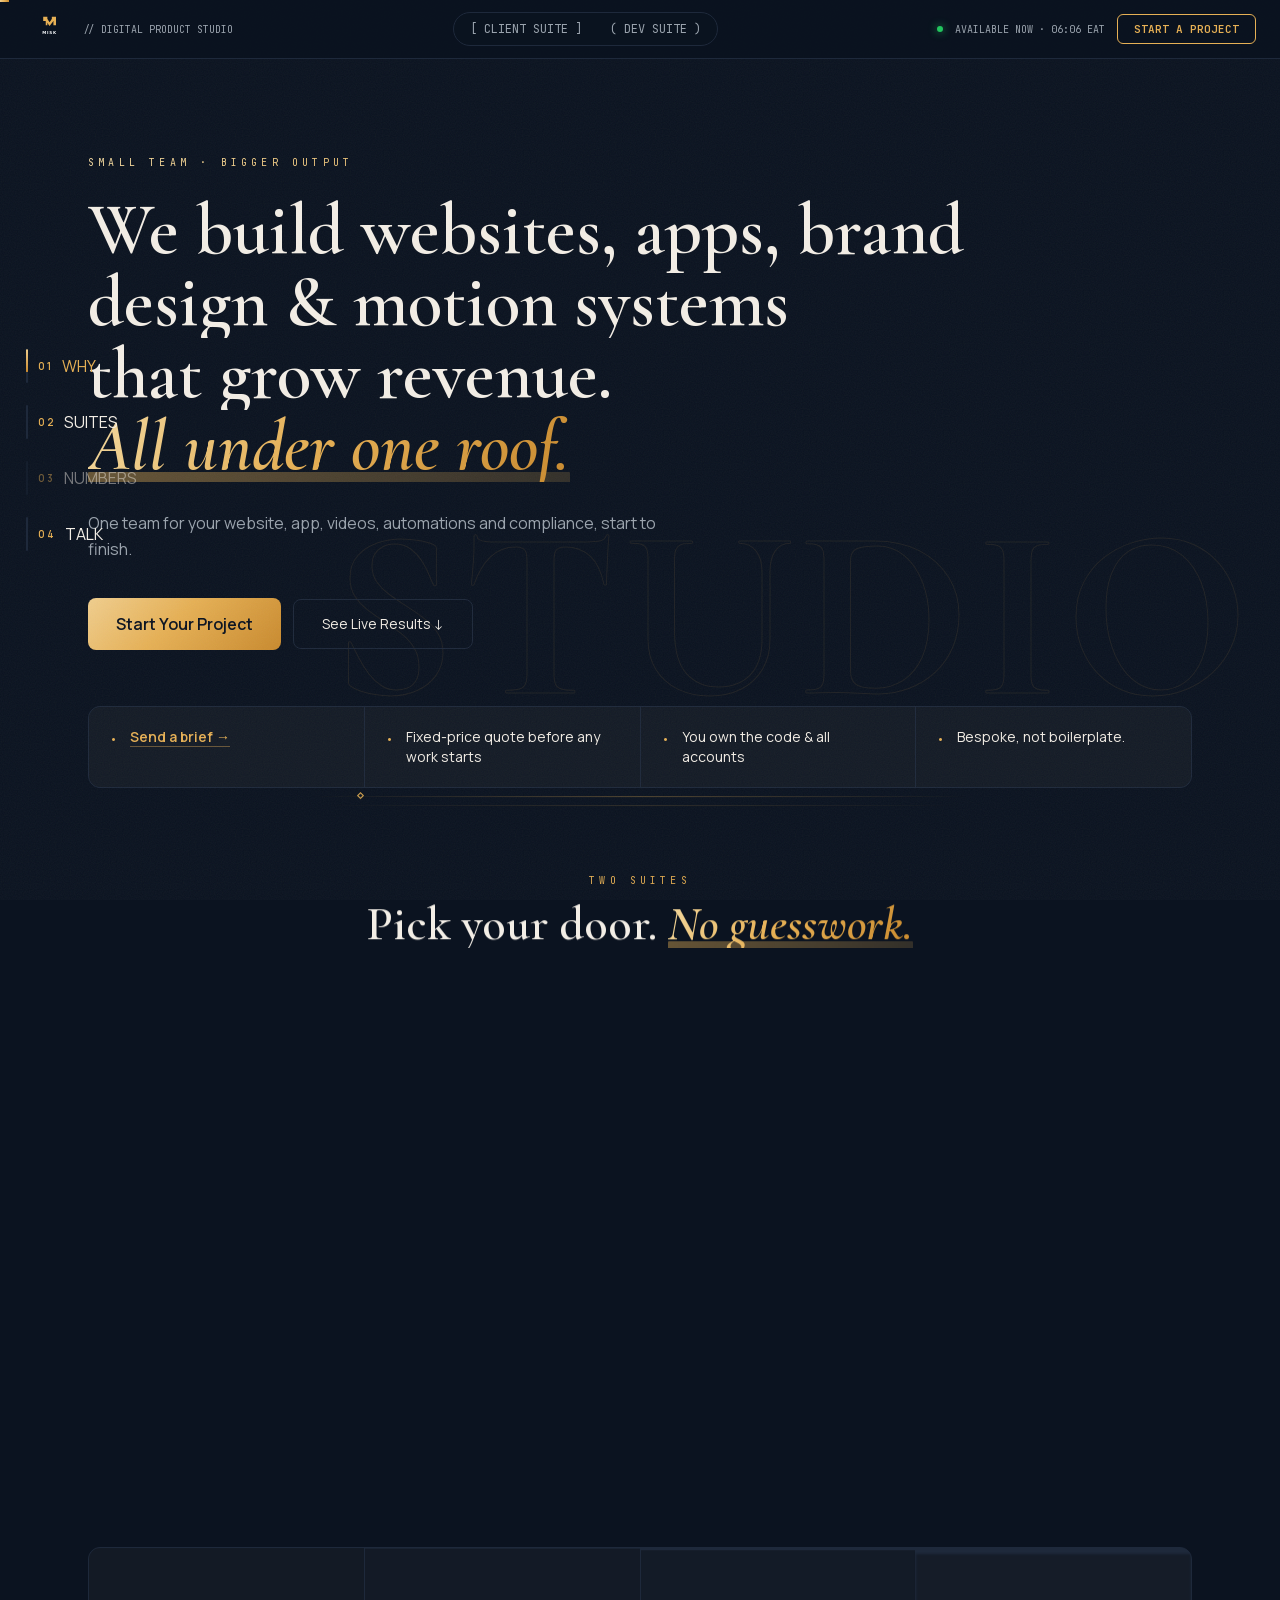
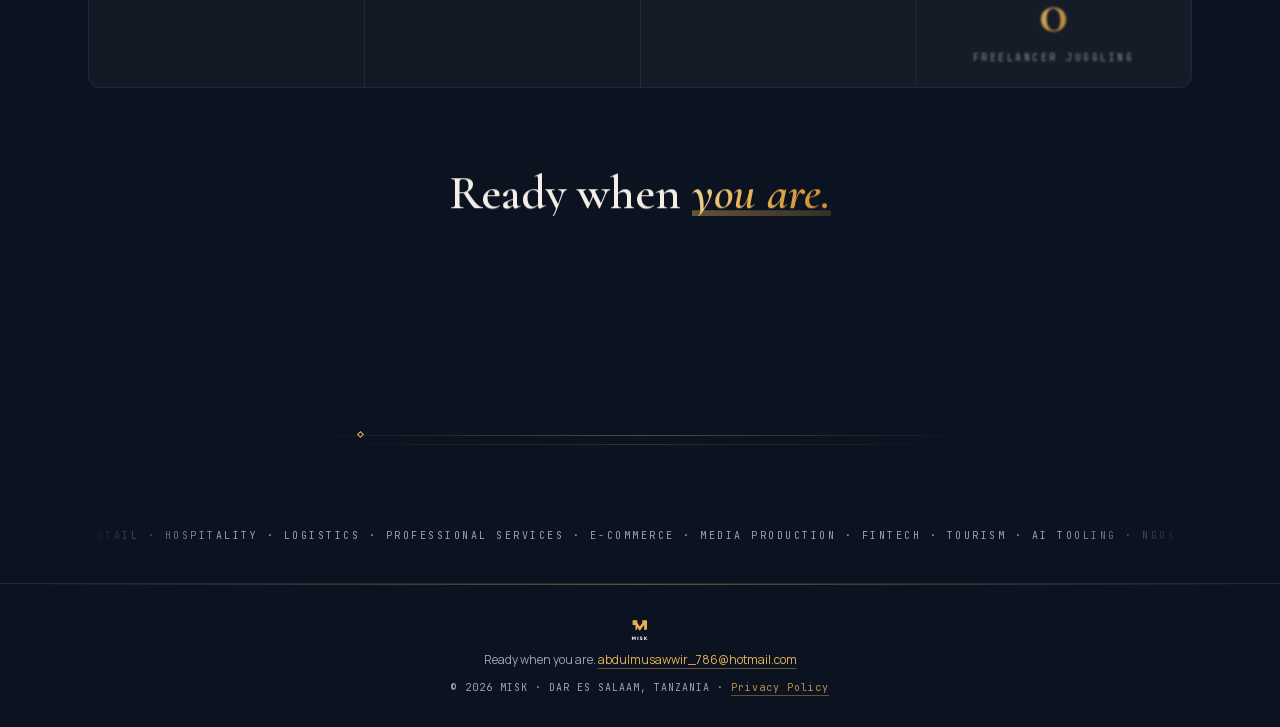
==== commit 8777cd69: "Deploy portfolio (local push)" ====
--- a/index.html
+++ b/index.html
@@ -1 +1 @@
-<!DOCTYPE html><html lang="en" class="__variable_1d4694 __variable_73ee6c __variable_3c557b"><head><meta charSet="utf-8"/><meta name="viewport" content="width=device-width, initial-scale=1"/><link rel="stylesheet" href="/_next/static/css/4364bea81e42e1a6.css" data-precedence="next"/><link rel="preload" as="script" fetchPriority="low" href="/_next/static/chunks/webpack-67505aeadfdf73b8.js"/><script src="/_next/static/chunks/fd9d1056-b11b2651f33aae7f.js" async=""></script><script src="/_next/static/chunks/117-e173c366e2bfd494.js" async=""></script><script src="/_next/static/chunks/main-app-1a9dd9c845050a62.js" async=""></script><script src="/_next/static/chunks/c15bf2b0-7971b3d333b0cf68.js" async=""></script><script src="/_next/static/chunks/972-8c0ee6fabcd1342f.js" async=""></script><script src="/_next/static/chunks/238-3d16936187fb8d29.js" async=""></script><script src="/_next/static/chunks/410-42c5316dbe276b0c.js" async=""></script><script src="/_next/static/chunks/app/page-f560b3ae152144a6.js" async=""></script><script src="/_next/static/chunks/app/layout-feffc0b25c8b799a.js" async=""></script><title>MISK · Digital Product Studio</title><meta name="description" content="MISK builds websites, apps, brand design and motion systems that grow revenue. Explore the Client Suite and the Developer Suite, all under one roof."/><meta property="og:title" content="MISK · Digital Product Studio"/><meta property="og:description" content="MISK builds websites, apps, brand design and motion systems that grow revenue. Explore the Client Suite and the Developer Suite, all under one roof."/><meta property="og:url" content="https://abdulmusawwir.github.io/"/><meta property="og:site_name" content="MISK"/><meta property="og:image:type" content="image/png"/><meta property="og:image:width" content="1200"/><meta property="og:image:height" content="630"/><meta property="og:image" content="https://abdulmusawwir.github.io/opengraph-image.png?def1c16df889c336"/><meta property="og:type" content="website"/><meta name="twitter:card" content="summary_large_image"/><meta name="twitter:title" content="MISK · Digital Product Studio"/><meta name="twitter:description" content="MISK builds websites, apps, brand design and motion systems that grow revenue. Explore the Client Suite and the Developer Suite, all under one roof."/><meta name="twitter:image:type" content="image/png"/><meta name="twitter:image:width" content="1200"/><meta name="twitter:image:height" content="630"/><meta name="twitter:image" content="https://abdulmusawwir.github.io/opengraph-image.png?def1c16df889c336"/><link rel="icon" href="/icon.svg?94942f29dd67c2d0" type="image/svg+xml" sizes="any"/><script src="/_next/static/chunks/polyfills-42372ed130431b0a.js" noModule=""></script></head><body class="grain"><div class="min-h-screen"><header class="glass sticky top-0 z-50 flex items-center justify-between px-6 py-3"><a class="flex items-center gap-2" aria-label="MISK, back to home" href="/"><svg viewBox="0 0 800 500" class="h-8 w-auto" fill="none" xmlns="http://www.w3.org/2000/svg" role="img" aria-label="MISK · Digital Product Studio"><g transform="translate(0, -10)"><g transform="translate(300, 70)"><path d="M0 0 H65 V130 H40 V65 H0 Z" fill="#E6B055"></path><path d="M135 0 H200 V130 H160 V65 H135 Z" fill="#E6B055"></path><path d="M65 35 L100 85 L135 35 L160 65 L100 145 L40 65 Z" fill="#E6B055"></path></g><text x="400" y="345" font-family="system-ui, -apple-system, sans-serif" font-size="64" font-weight="900" letter-spacing="12" fill="#F8FAFC" text-anchor="middle">MISK</text></g></svg><span class="hidden font-mono text-[10px] text-fog sm:inline">// DIGITAL PRODUCT STUDIO</span></a><nav class="flex gap-1 rounded-full border border-seam bg-ink/80 p-1 font-mono text-xs" aria-label="Suites"><a class="rounded-full px-3 py-1 transition text-fog hover:text-cream" href="/client/">[ CLIENT SUITE ]</a><a class="rounded-full px-3 py-1 transition text-fog hover:text-cream" href="/dev/">( DEV SUITE )</a></nav><div class="flex items-center gap-3"><div class="hidden lg:flex items-center gap-3 font-mono text-[10px] text-fog"><span class="h-1.5 w-1.5 rounded-full bg-green-500 animate-pulseSoft shadow-[0_0_8px_rgba(34,197,94,.8)]"></span><span>AVAILABLE NOW</span></div><button class="rounded-md px-4 py-1.5 font-mono text-[11px] font-semibold transition border border-brass text-brass hover:bg-brass hover:text-ink">START A PROJECT</button></div></header><aside class="chapter-rail" aria-hidden="true"><span data-chapter="why"><i class="rail-track" aria-hidden="true"><i class="rail-fill"></i></i><b>01</b><em>WHY</em></span><span data-chapter="suites"><i class="rail-track" aria-hidden="true"><i class="rail-fill"></i></i><b>02</b><em>SUITES</em></span><span data-chapter="numbers"><i class="rail-track" aria-hidden="true"><i class="rail-fill"></i></i><b>03</b><em>NUMBERS</em></span><span data-chapter="talk"><i class="rail-track" aria-hidden="true"><i class="rail-fill"></i></i><b>04</b><em>TALK</em></span></aside><section class="relative overflow-hidden" data-chapter="why"><div class="hero-wash pointer-events-none absolute inset-0" aria-hidden="true"></div><div data-hero-stagger="true" data-parallax="0.08" class="relative mx-auto max-w-6xl px-6 pb-12 pt-24"><p class="brass-text mb-6 font-mono text-[10px] tracking-[0.42em]" data-track-in="true">SMALL TEAM · BIGGER OUTPUT</p><h1 class="max-w-4xl font-display text-5xl font-semibold leading-[1.05] md:text-7xl"><span class="mask"><span class="mask-inner">We build websites, apps, brand design &amp; motion systems</span></span><span class="mask"><span class="mask-inner">that grow revenue.</span></span><span class="mask"><span class="mask-inner"><em class="brass-text italic">All under one roof.</em></span></span></h1><p class="mt-7 max-w-xl text-base leading-relaxed text-fog">One team for your website, app, videos, automations and compliance, start to finish.</p><div class="mt-9 flex flex-wrap items-center justify-start gap-3"><a href="mailto:abdulmusawwir_786@hotmail.com?subject=Turnkey%20Strategy%20Consultation" class="brass rounded-lg px-7 py-3.5 font-semibold text-ink transition hover:brightness-110 hover:shadow-glow" data-magnetic="true">Start Your Project</a><a href="#suites" class="rounded-lg border border-seam px-7 py-3.5 text-sm transition hover:border-brass hover:bg-white/[.02]" data-magnetic="true">See Live Results ↓</a></div></div></section><section class="mx-auto max-w-6xl px-6 pb-2 pt-2" data-reveal="true"><ul class="grid gap-px overflow-hidden rounded-xl border border-seam bg-seam sm:grid-cols-2 lg:grid-cols-4"><li class="flex items-start gap-3 bg-panel p-5 text-sm text-cream"><span aria-hidden="true" class="mt-0.5 text-brass">•</span><a href="mailto:abdulmusawwir_786@hotmail.com?subject=Turnkey%20Strategy%20Consultation" class="font-semibold text-brass underline decoration-brass/40 underline-offset-4 hover:decoration-brass" data-magnetic="true">Send a brief →</a></li><li class="flex items-start gap-3 bg-panel p-5 text-sm text-cream"><span aria-hidden="true" class="mt-0.5 text-brass">•</span><span>Fixed-price quote before any work starts</span></li><li class="flex items-start gap-3 bg-panel p-5 text-sm text-cream"><span aria-hidden="true" class="mt-0.5 text-brass">•</span><span>You own the code &amp; all accounts</span></li><li class="flex items-start gap-3 bg-panel p-5 text-sm text-cream"><span aria-hidden="true" class="mt-0.5 text-brass">•</span><span>Bespoke, not boilerplate.</span></li></ul></section><div class="rule mx-auto max-w-2xl" data-reveal="true"></div><section id="suites" class="mx-auto max-w-6xl scroll-mt-24 px-6 pb-20 pt-16" data-chapter="suites"><div class="mb-12 text-center"><p class="brass-text mb-3 font-mono text-[10px] tracking-[0.42em]" data-track-in="true">TWO SUITES</p><h2 class="font-display text-5xl font-semibold"><span class="mask"><span class="mask-inner">Pick your door. <em class="brass-text italic">No guesswork.</em></span></span></h2><p class="mx-auto mt-4 max-w-xl text-sm leading-relaxed text-fog" data-reveal="true">Both paths lead to the same bench, the same contract, the same code you own.</p></div><div class="grid gap-6 md:grid-cols-2"><article data-reveal="true" data-reveal-delay="0" class="panel relative rounded-2xl p-10"><span class="tick border-l border-t" style="top:14px;left:14px"></span><span class="tick border-r border-t" style="top:14px;right:14px"></span><span class="tick border-b border-l" style="bottom:14px;left:14px"></span><span class="tick border-b border-r" style="bottom:14px;right:14px"></span><p class="brass-text mb-6 font-mono text-[10px] tracking-[0.42em]">01<!-- --> · <!-- -->GET FOUND. GET CHOSEN.</p><h3 class="font-display text-4xl font-semibold">Client &amp; Enterprise Suite</h3><p class="mt-3 text-sm leading-relaxed text-fog">A website, app and brand your customers actually buy from. One partner runs it all.</p><ul class="mt-7 space-y-2.5 text-sm text-cream"><li><span aria-hidden="true" class="mr-2 text-brass">•</span>Website or mobile app built for you</li><li><span aria-hidden="true" class="mr-2 text-brass">•</span>Brand identity that stands out</li><li><span aria-hidden="true" class="mr-2 text-brass">•</span>Promo videos that actually sell</li><li><span aria-hidden="true" class="mr-2 text-brass">•</span>WhatsApp ordering and workflows automated</li></ul><a href="/client/" class="mt-9 inline-flex items-center gap-2 rounded-lg border border-seam px-6 py-3 font-mono text-xs font-semibold text-brass transition hover:border-brass hover:bg-brass/5" data-magnetic="true">Explore client work →</a></article><article data-reveal="true" data-reveal-delay="0.14" class="panel relative rounded-2xl p-10"><span class="tick border-l border-t" style="top:14px;left:14px"></span><span class="tick border-r border-t" style="top:14px;right:14px"></span><span class="tick border-b border-l" style="bottom:14px;left:14px"></span><span class="tick border-b border-r" style="bottom:14px;right:14px"></span><p class="brass-text mb-6 font-mono text-[10px] tracking-[0.42em]">02<!-- --> · <!-- -->BUILD ON WHAT WORKS.</p><h3 class="font-display text-4xl font-semibold">Developer Suite</h3><p class="mt-3 text-sm leading-relaxed text-fog">Software, local AI and media pipelines that keep running in production. Built to be audited.</p><ul class="mt-7 space-y-2.5 text-sm text-cream"><li><span aria-hidden="true" class="mr-2 text-brass">•</span>Full-stack software and APIs</li><li><span aria-hidden="true" class="mr-2 text-brass">•</span>Local AI tooling and media pipelines</li><li><span aria-hidden="true" class="mr-2 text-brass">•</span>Production systems built for scale</li><li><span aria-hidden="true" class="mr-2 text-brass">•</span>Case studies and source you can inspect</li></ul><a href="/dev/" class="mt-9 inline-flex items-center gap-2 rounded-lg border border-seam px-6 py-3 font-mono text-xs font-semibold text-brass transition hover:border-brass hover:bg-brass/5" data-magnetic="true">Explore the stack →</a></article></div></section><section class="mx-auto max-w-6xl px-6 pb-20" data-chapter="numbers"><ul class="grid grid-cols-2 gap-px overflow-hidden rounded-xl border border-seam bg-seam md:grid-cols-4"><li class="bg-panel p-7 text-center" data-reveal="true" data-reveal-delay="0"><span class="brass-text font-display text-5xl font-semibold md:text-6xl" data-count="50" data-suffix="+">50+</span><span class="mt-2 block font-mono text-[10px] tracking-[0.25em] text-fog">PROJECTS DELIVERED</span></li><li class="bg-panel p-7 text-center" data-reveal="true" data-reveal-delay="0.12"><span class="brass-text font-display text-5xl font-semibold md:text-6xl" data-count="2" data-suffix=" HR">2 HR</span><span class="mt-2 block font-mono text-[10px] tracking-[0.25em] text-fog">TYPICAL REPLY</span></li><li class="bg-panel p-7 text-center" data-reveal="true" data-reveal-delay="0.24"><span class="brass-text font-display text-5xl font-semibold md:text-6xl" data-count="1" data-suffix=" DAY">1 DAY</span><span class="mt-2 block font-mono text-[10px] tracking-[0.25em] text-fog">MVP SCOPE</span></li><li class="bg-panel p-7 text-center" data-reveal="true" data-reveal-delay="0.36"><span class="brass-text font-display text-5xl font-semibold md:text-6xl" data-count="0" data-suffix="">0</span><span class="mt-2 block font-mono text-[10px] tracking-[0.25em] text-fog">FREELANCER JUGGLING</span></li></ul></section><section class="mx-auto max-w-3xl px-6 pb-24 text-center" data-chapter="talk"><h2 class="font-display text-5xl font-semibold"><span class="mask"><span class="mask-inner">Ready when <em class="brass-text italic">you are.</em></span></span></h2><p class="mt-4 text-sm leading-relaxed text-fog" data-reveal="true">No commitment, no obligation. A quick call and a fixed-price quote.</p><div class="mt-8 flex flex-wrap items-center justify-center gap-3" data-reveal="true"><a href="mailto:abdulmusawwir_786@hotmail.com?subject=Turnkey%20Strategy%20Consultation" class="brass rounded-lg px-7 py-3.5 font-semibold text-ink transition hover:brightness-110 hover:shadow-glow" data-magnetic="true">Kick it off →</a><a href="https://wa.me/255782681781?text=Hi%20MISK%2C%20I%27d%20like%20to%20talk%20about%20a%20project" target="_blank" rel="noopener noreferrer" class="rounded-lg border border-seam px-7 py-3.5 text-sm transition hover:border-brass hover:bg-white/[.02]" data-magnetic="true">Book a Call →</a></div></section><div class="rule mx-auto max-w-2xl"></div><section class="mx-auto max-w-6xl px-6 pb-10 pt-20"><div class="marquee overflow-hidden font-mono text-[10px] tracking-[0.25em] text-fog"><div class="marquee-track"><span class="marquee-unit">RETAIL · HOSPITALITY · LOGISTICS · PROFESSIONAL SERVICES · E-COMMERCE · MEDIA PRODUCTION · FINTECH · TOURISM · AI TOOLING · NGOs</span></div></div></section><div class="scroll-progress" id="scroll-progress" aria-hidden="true"></div><div aria-hidden="true" class="cursor-halo pointer-events-none fixed left-[-240px] top-[-240px] z-20 rounded-full" style="width:480px;height:480px;background:radial-gradient(circle, rgba(230,176,85,0.16), rgba(230,176,85,0.03) 45%, transparent 70%)"></div><footer class="relative border-t border-seam py-8 text-center"><div class="seam-top"></div><svg viewBox="0 0 800 500" class="mx-auto h-9 w-auto" fill="none" xmlns="http://www.w3.org/2000/svg" role="img" aria-label="MISK · Digital Product Studio"><g transform="translate(0, -10)"><g transform="translate(300, 70)"><path d="M0 0 H65 V130 H40 V65 H0 Z" fill="#E6B055"></path><path d="M135 0 H200 V130 H160 V65 H135 Z" fill="#E6B055"></path><path d="M65 35 L100 85 L135 35 L160 65 L100 145 L40 65 Z" fill="#E6B055"></path></g><text x="400" y="345" font-family="system-ui, -apple-system, sans-serif" font-size="64" font-weight="900" letter-spacing="12" fill="#F8FAFC" text-anchor="middle">MISK</text></g></svg><p class="text-xs text-fog">Ready when you are.<!-- --> <a class="text-brass underline decoration-brass/40 underline-offset-4 hover:decoration-brass" href="mailto:abdulmusawwir_786@hotmail.com">abdulmusawwir_786@hotmail.com</a></p><p class="mt-3 font-mono text-[10px] tracking-widest text-fog">© 2026 MISK · DAR ES SALAAM, TANZANIA ·<!-- --> <a class="text-brass/80 underline decoration-brass/40 underline-offset-4 hover:text-brass" href="/privacy/">Privacy Policy</a></p></footer></div><script src="/_next/static/chunks/webpack-67505aeadfdf73b8.js" async=""></script><script>(self.__next_f=self.__next_f||[]).push([0]);self.__next_f.push([2,null])</script><script>self.__next_f.push([1,"1:HL[\"/_next/static/css/4364bea81e42e1a6.css\",\"style\"]\n"])</script><script>self.__next_f.push([1,"2:I[2846,[],\"\"]\n4:I[8244,[\"922\",\"static/chunks/c15bf2b0-7971b3d333b0cf68.js\",\"972\",\"static/chunks/972-8c0ee6fabcd1342f.js\",\"238\",\"static/chunks/238-3d16936187fb8d29.js\",\"410\",\"static/chunks/410-42c5316dbe276b0c.js\",\"931\",\"static/chunks/app/page-f560b3ae152144a6.js\"],\"default\"]\n5:I[1861,[\"922\",\"static/chunks/c15bf2b0-7971b3d333b0cf68.js\",\"972\",\"static/chunks/972-8c0ee6fabcd1342f.js\",\"238\",\"static/chunks/238-3d16936187fb8d29.js\",\"410\",\"static/chunks/410-42c5316dbe276b0c.js\",\"931\",\"static/chunks/app/page-f560b3ae152144a6.js\"],\"default\"]\n6:I[336,[\"922\",\"static/chunks/c15bf2b0-7971b3d333b0cf68.js\",\"972\",\"static/chunks/972-8c0ee6fabcd1342f.js\",\"238\",\"static/chunks/238-3d16936187fb8d29.js\",\"410\",\"static/chunks/410-42c5316dbe276b0c.js\",\"931\",\"static/chunks/app/page-f560b3ae152144a6.js\"],\"default\"]\n7:I[2972,[\"922\",\"static/chunks/c15bf2b0-7971b3d333b0cf68.js\",\"972\",\"static/chunks/972-8c0ee6fabcd1342f.js\",\"238\",\"static/chunks/238-3d16936187fb8d29.js\",\"410\",\"static/chunks/410-42c5316dbe276b0c.js\",\"931\",\"static/chunks/app/page-f560b3ae152144a6.js\"],\"\"]\n8:I[1395,[\"185\",\"static/chunks/app/layout-feffc0b25c8b799a.js\"],\"default\"]\n9:I[4640,[\"185\",\"static/chunks/app/layout-feffc0b25c8b799a.js\"],\"default\"]\na:I[4707,[],\"\"]\nb:I[6423,[],\"\"]\nd:I[1060,[],\"\"]\ne:[]\n"])</script><script>self.__next_f.push([1,"0:[\"$\",\"$L2\",null,{\"buildId\":\"2RfzVYyy7zOCjRmQFJZFY\",\"assetPrefix\":\"\",\"urlParts\":[\"\",\"\"],\"initialTree\":[\"\",{\"children\":[\"__PAGE__\",{}]},\"$undefined\",\"$undefined\",true],\"initialSeedData\":[\"\",{\"children\":[\"__PAGE__\",{},[[\"$L3\",[\"$\",\"div\",null,{\"className\":\"min-h-screen\",\"children\":[[\"$\",\"$L4\",null,{}],[\"$\",\"aside\",null,{\"className\":\"chapter-rail\",\"aria-hidden\":true,\"children\":[[\"$\",\"span\",null,{\"data-chapter\":\"why\",\"children\":[[\"$\",\"i\",null,{\"className\":\"rail-track\",\"aria-hidden\":true,\"children\":[\"$\",\"i\",null,{\"className\":\"rail-fill\"}]}],[\"$\",\"b\",null,{\"children\":\"01\"}],[\"$\",\"em\",null,{\"children\":\"WHY\"}]]}],[\"$\",\"span\",null,{\"data-chapter\":\"suites\",\"children\":[[\"$\",\"i\",null,{\"className\":\"rail-track\",\"aria-hidden\":true,\"children\":[\"$\",\"i\",null,{\"className\":\"rail-fill\"}]}],[\"$\",\"b\",null,{\"children\":\"02\"}],[\"$\",\"em\",null,{\"children\":\"SUITES\"}]]}],[\"$\",\"span\",null,{\"data-chapter\":\"numbers\",\"children\":[[\"$\",\"i\",null,{\"className\":\"rail-track\",\"aria-hidden\":true,\"children\":[\"$\",\"i\",null,{\"className\":\"rail-fill\"}]}],[\"$\",\"b\",null,{\"children\":\"03\"}],[\"$\",\"em\",null,{\"children\":\"NUMBERS\"}]]}],[\"$\",\"span\",null,{\"data-chapter\":\"talk\",\"children\":[[\"$\",\"i\",null,{\"className\":\"rail-track\",\"aria-hidden\":true,\"children\":[\"$\",\"i\",null,{\"className\":\"rail-fill\"}]}],[\"$\",\"b\",null,{\"children\":\"04\"}],[\"$\",\"em\",null,{\"children\":\"TALK\"}]]}]]}],[\"$\",\"section\",null,{\"className\":\"relative overflow-hidden\",\"data-chapter\":\"why\",\"children\":[[\"$\",\"div\",null,{\"className\":\"hero-wash pointer-events-none absolute inset-0\",\"aria-hidden\":true}],[\"$\",\"div\",null,{\"data-hero-stagger\":true,\"data-parallax\":\"0.08\",\"className\":\"relative mx-auto max-w-6xl px-6 pb-12 pt-24\",\"children\":[[\"$\",\"p\",null,{\"className\":\"brass-text mb-6 font-mono text-[10px] tracking-[0.42em]\",\"data-track-in\":true,\"children\":\"SMALL TEAM · BIGGER OUTPUT\"}],[\"$\",\"h1\",null,{\"className\":\"max-w-4xl font-display text-5xl font-semibold leading-[1.05] md:text-7xl\",\"children\":[[\"$\",\"span\",null,{\"className\":\"mask\",\"children\":[\"$\",\"span\",null,{\"className\":\"mask-inner\",\"children\":\"We build websites, apps, brand design \u0026 motion systems\"}]}],[\"$\",\"span\",null,{\"className\":\"mask\",\"children\":[\"$\",\"span\",null,{\"className\":\"mask-inner\",\"children\":\"that grow revenue.\"}]}],[\"$\",\"span\",null,{\"className\":\"mask\",\"children\":[\"$\",\"span\",null,{\"className\":\"mask-inner\",\"children\":[\"$\",\"em\",null,{\"className\":\"brass-text italic\",\"children\":\"All under one roof.\"}]}]}]]}],[\"$\",\"p\",null,{\"className\":\"mt-7 max-w-xl text-base leading-relaxed text-fog\",\"children\":\"One team for your website, app, videos, automations and compliance, start to finish.\"}],[\"$\",\"div\",null,{\"className\":\"mt-9 flex flex-wrap items-center justify-start gap-3\",\"children\":[[\"$\",\"a\",null,{\"href\":\"mailto:abdulmusawwir_786@hotmail.com?subject=Turnkey%20Strategy%20Consultation\",\"className\":\"brass rounded-lg px-7 py-3.5 font-semibold text-ink transition hover:brightness-110 hover:shadow-glow\",\"data-magnetic\":true,\"children\":\"Start Your Project\"}],[\"$\",\"a\",null,{\"href\":\"#suites\",\"className\":\"rounded-lg border border-seam px-7 py-3.5 text-sm transition hover:border-brass hover:bg-white/[.02]\",\"data-magnetic\":true,\"children\":\"See Live Results ↓\"}]]}]]}]]}],[\"$\",\"section\",null,{\"className\":\"mx-auto max-w-6xl px-6 pb-2 pt-2\",\"data-reveal\":true,\"children\":[\"$\",\"ul\",null,{\"className\":\"grid gap-px overflow-hidden rounded-xl border border-seam bg-seam sm:grid-cols-2 lg:grid-cols-4\",\"children\":[[\"$\",\"li\",\"Send a brief →\",{\"className\":\"flex items-start gap-3 bg-panel p-5 text-sm text-cream\",\"children\":[[\"$\",\"span\",null,{\"aria-hidden\":true,\"className\":\"mt-0.5 text-brass\",\"children\":\"•\"}],[\"$\",\"a\",null,{\"href\":\"mailto:abdulmusawwir_786@hotmail.com?subject=Turnkey%20Strategy%20Consultation\",\"className\":\"font-semibold text-brass underline decoration-brass/40 underline-offset-4 hover:decoration-brass\",\"data-magnetic\":true,\"children\":\"Send a brief →\"}]]}],[\"$\",\"li\",\"Fixed-price quote before any work starts\",{\"className\":\"flex items-start gap-3 bg-panel p-5 text-sm text-cream\",\"children\":[[\"$\",\"span\",null,{\"aria-hidden\":true,\"className\":\"mt-0.5 text-brass\",\"children\":\"•\"}],[\"$\",\"span\",null,{\"children\":\"Fixed-price quote before any work starts\"}]]}],[\"$\",\"li\",\"You own the code \u0026 all accounts\",{\"className\":\"flex items-start gap-3 bg-panel p-5 text-sm text-cream\",\"children\":[[\"$\",\"span\",null,{\"aria-hidden\":true,\"className\":\"mt-0.5 text-brass\",\"children\":\"•\"}],[\"$\",\"span\",null,{\"children\":\"You own the code \u0026 all accounts\"}]]}],[\"$\",\"li\",\"Bespoke, not boilerplate.\",{\"className\":\"flex items-start gap-3 bg-panel p-5 text-sm text-cream\",\"children\":[[\"$\",\"span\",null,{\"aria-hidden\":true,\"className\":\"mt-0.5 text-brass\",\"children\":\"•\"}],[\"$\",\"span\",null,{\"children\":\"Bespoke, not boilerplate.\"}]]}]]}]}],[\"$\",\"div\",null,{\"className\":\"rule mx-auto max-w-2xl\",\"data-reveal\":true}],[\"$\",\"section\",null,{\"id\":\"suites\",\"className\":\"mx-auto max-w-6xl scroll-mt-24 px-6 pb-20 pt-16\",\"data-chapter\":\"suites\",\"children\":[[\"$\",\"div\",null,{\"className\":\"mb-12 text-center\",\"children\":[[\"$\",\"p\",null,{\"className\":\"brass-text mb-3 font-mono text-[10px] tracking-[0.42em]\",\"data-track-in\":true,\"children\":\"TWO SUITES\"}],[\"$\",\"h2\",null,{\"className\":\"font-display text-5xl font-semibold\",\"children\":[\"$\",\"span\",null,{\"className\":\"mask\",\"children\":[\"$\",\"span\",null,{\"className\":\"mask-inner\",\"children\":[\"Pick your door. \",[\"$\",\"em\",null,{\"className\":\"brass-text italic\",\"children\":\"No guesswork.\"}]]}]}]}],[\"$\",\"p\",null,{\"className\":\"mx-auto mt-4 max-w-xl text-sm leading-relaxed text-fog\",\"data-reveal\":true,\"children\":\"Both paths lead to the same bench, the same contract, the same code you own.\"}]]}],[\"$\",\"div\",null,{\"className\":\"grid gap-6 md:grid-cols-2\",\"children\":[[\"$\",\"article\",\"01\",{\"data-reveal\":true,\"data-reveal-delay\":0,\"className\":\"panel relative rounded-2xl p-10\",\"children\":[[\"$\",\"span\",null,{\"className\":\"tick border-l border-t\",\"style\":{\"top\":14,\"left\":14}}],[\"$\",\"span\",null,{\"className\":\"tick border-r border-t\",\"style\":{\"top\":14,\"right\":14}}],[\"$\",\"span\",null,{\"className\":\"tick border-b border-l\",\"style\":{\"bottom\":14,\"left\":14}}],[\"$\",\"span\",null,{\"className\":\"tick border-b border-r\",\"style\":{\"bottom\":14,\"right\":14}}],[\"$\",\"p\",null,{\"className\":\"brass-text mb-6 font-mono text-[10px] tracking-[0.42em]\",\"children\":[\"01\",\" · \",\"GET FOUND. GET CHOSEN.\"]}],[\"$\",\"h3\",null,{\"className\":\"font-display text-4xl font-semibold\",\"children\":\"Client \u0026 Enterprise Suite\"}],[\"$\",\"p\",null,{\"className\":\"mt-3 text-sm leading-relaxed text-fog\",\"children\":\"A website, app and brand your customers actually buy from. One partner runs it all.\"}],[\"$\",\"ul\",null,{\"className\":\"mt-7 space-y-2.5 text-sm text-cream\",\"children\":[[\"$\",\"li\",\"Website or mobile app built for you\",{\"children\":[[\"$\",\"span\",null,{\"aria-hidden\":true,\"className\":\"mr-2 text-brass\",\"children\":\"•\"}],\"Website or mobile app built for you\"]}],[\"$\",\"li\",\"Brand identity that stands out\",{\"children\":[[\"$\",\"span\",null,{\"aria-hidden\":true,\"className\":\"mr-2 text-brass\",\"children\":\"•\"}],\"Brand identity that stands out\"]}],[\"$\",\"li\",\"Promo videos that actually sell\",{\"children\":[[\"$\",\"span\",null,{\"aria-hidden\":true,\"className\":\"mr-2 text-brass\",\"children\":\"•\"}],\"Promo videos that actually sell\"]}],[\"$\",\"li\",\"WhatsApp ordering and workflows automated\",{\"children\":[[\"$\",\"span\",null,{\"aria-hidden\":true,\"className\":\"mr-2 text-brass\",\"children\":\"•\"}],\"WhatsApp ordering and workflows automated\"]}]]}],[\"$\",\"a\",null,{\"href\":\"/client/\",\"className\":\"mt-9 inline-flex items-center gap-2 rounded-lg border border-seam px-6 py-3 font-mono text-xs font-semibold text-brass transition hover:border-brass hover:bg-brass/5\",\"data-magnetic\":true,\"children\":\"Explore client work →\"}]]}],[\"$\",\"article\",\"02\",{\"data-reveal\":true,\"data-reveal-delay\":0.14,\"className\":\"panel relative rounded-2xl p-10\",\"children\":[[\"$\",\"span\",null,{\"className\":\"tick border-l border-t\",\"style\":{\"top\":14,\"left\":14}}],[\"$\",\"span\",null,{\"className\":\"tick border-r border-t\",\"style\":{\"top\":14,\"right\":14}}],[\"$\",\"span\",null,{\"className\":\"tick border-b border-l\",\"style\":{\"bottom\":14,\"left\":14}}],[\"$\",\"span\",null,{\"className\":\"tick border-b border-r\",\"style\":{\"bottom\":14,\"right\":14}}],[\"$\",\"p\",null,{\"className\":\"brass-text mb-6 font-mono text-[10px] tracking-[0.42em]\",\"children\":[\"02\",\" · \",\"BUILD ON WHAT WORKS.\"]}],[\"$\",\"h3\",null,{\"className\":\"font-display text-4xl font-semibold\",\"children\":\"Developer Suite\"}],[\"$\",\"p\",null,{\"className\":\"mt-3 text-sm leading-relaxed text-fog\",\"children\":\"Software, local AI and media pipelines that keep running in production. Built to be audited.\"}],[\"$\",\"ul\",null,{\"className\":\"mt-7 space-y-2.5 text-sm text-cream\",\"children\":[[\"$\",\"li\",\"Full-stack software and APIs\",{\"children\":[[\"$\",\"span\",null,{\"aria-hidden\":true,\"className\":\"mr-2 text-brass\",\"children\":\"•\"}],\"Full-stack software and APIs\"]}],[\"$\",\"li\",\"Local AI tooling and media pipelines\",{\"children\":[[\"$\",\"span\",null,{\"aria-hidden\":true,\"className\":\"mr-2 text-brass\",\"children\":\"•\"}],\"Local AI tooling and media pipelines\"]}],[\"$\",\"li\",\"Production systems built for scale\",{\"children\":[[\"$\",\"span\",null,{\"aria-hidden\":true,\"className\":\"mr-2 text-brass\",\"children\":\"•\"}],\"Production systems built for scale\"]}],[\"$\",\"li\",\"Case studies and source you can inspect\",{\"children\":[[\"$\",\"span\",null,{\"aria-hidden\":true,\"className\":\"mr-2 text-brass\",\"children\":\"•\"}],\"Case studies and source you can inspect\"]}]]}],[\"$\",\"a\",null,{\"href\":\"/dev/\",\"className\":\"mt-9 inline-flex items-center gap-2 rounded-lg border border-seam px-6 py-3 font-mono text-xs font-semibold text-brass transition hover:border-brass hover:bg-brass/5\",\"data-magnetic\":true,\"children\":\"Explore the stack →\"}]]}]]}]]}],[\"$\",\"section\",null,{\"className\":\"mx-auto max-w-6xl px-6 pb-20\",\"data-chapter\":\"numbers\",\"children\":[\"$\",\"ul\",null,{\"className\":\"grid grid-cols-2 gap-px overflow-hidden rounded-xl border border-seam bg-seam md:grid-cols-4\",\"children\":[[\"$\",\"li\",\"PROJECTS DELIVERED\",{\"className\":\"bg-panel p-7 text-center\",\"data-reveal\":true,\"data-reveal-delay\":0,\"children\":[[\"$\",\"span\",null,{\"className\":\"brass-text font-display text-5xl font-semibold md:text-6xl\",\"data-count\":50,\"data-suffix\":\"+\",\"children\":\"50+\"}],[\"$\",\"span\",null,{\"className\":\"mt-2 block font-mono text-[10px] tracking-[0.25em] text-fog\",\"children\":\"PROJECTS DELIVERED\"}]]}],[\"$\",\"li\",\"TYPICAL REPLY\",{\"className\":\"bg-panel p-7 text-center\",\"data-reveal\":true,\"data-reveal-delay\":0.12,\"children\":[[\"$\",\"span\",null,{\"className\":\"brass-text font-display text-5xl font-semibold md:text-6xl\",\"data-count\":2,\"data-suffix\":\" HR\",\"children\":\"2 HR\"}],[\"$\",\"span\",null,{\"className\":\"mt-2 block font-mono text-[10px] tracking-[0.25em] text-fog\",\"children\":\"TYPICAL REPLY\"}]]}],[\"$\",\"li\",\"MVP SCOPE\",{\"className\":\"bg-panel p-7 text-center\",\"data-reveal\":true,\"data-reveal-delay\":0.24,\"children\":[[\"$\",\"span\",null,{\"className\":\"brass-text font-display text-5xl font-semibold md:text-6xl\",\"data-count\":1,\"data-suffix\":\" DAY\",\"children\":\"1 DAY\"}],[\"$\",\"span\",null,{\"className\":\"mt-2 block font-mono text-[10px] tracking-[0.25em] text-fog\",\"children\":\"MVP SCOPE\"}]]}],[\"$\",\"li\",\"FREELANCER JUGGLING\",{\"className\":\"bg-panel p-7 text-center\",\"data-reveal\":true,\"data-reveal-delay\":0.36,\"children\":[[\"$\",\"span\",null,{\"className\":\"brass-text font-display text-5xl font-semibold md:text-6xl\",\"data-count\":0,\"data-suffix\":\"\",\"children\":\"0\"}],[\"$\",\"span\",null,{\"className\":\"mt-2 block font-mono text-[10px] tracking-[0.25em] text-fog\",\"children\":\"FREELANCER JUGGLING\"}]]}]]}]}],[\"$\",\"section\",null,{\"className\":\"mx-auto max-w-3xl px-6 pb-24 text-center\",\"data-chapter\":\"talk\",\"children\":[[\"$\",\"h2\",null,{\"className\":\"font-display text-5xl font-semibold\",\"children\":[\"$\",\"span\",null,{\"className\":\"mask\",\"children\":[\"$\",\"span\",null,{\"className\":\"mask-inner\",\"children\":[\"Ready when \",[\"$\",\"em\",null,{\"className\":\"brass-text italic\",\"children\":\"you are.\"}]]}]}]}],[\"$\",\"p\",null,{\"className\":\"mt-4 text-sm leading-relaxed text-fog\",\"data-reveal\":true,\"children\":\"No commitment, no obligation. A quick call and a fixed-price quote.\"}],[\"$\",\"div\",null,{\"className\":\"mt-8 flex flex-wrap items-center justify-center gap-3\",\"data-reveal\":true,\"children\":[[\"$\",\"a\",null,{\"href\":\"mailto:abdulmusawwir_786@hotmail.com?subject=Turnkey%20Strategy%20Consultation\",\"className\":\"brass rounded-lg px-7 py-3.5 font-semibold text-ink transition hover:brightness-110 hover:shadow-glow\",\"data-magnetic\":true,\"children\":\"Kick it off →\"}],[\"$\",\"a\",null,{\"href\":\"https://wa.me/255782681781?text=Hi%20MISK%2C%20I%27d%20like%20to%20talk%20about%20a%20project\",\"target\":\"_blank\",\"rel\":\"noopener noreferrer\",\"className\":\"rounded-lg border border-seam px-7 py-3.5 text-sm transition hover:border-brass hover:bg-white/[.02]\",\"data-magnetic\":true,\"children\":\"Book a Call →\"}]]}]]}],[\"$\",\"div\",null,{\"className\":\"rule mx-auto max-w-2xl\"}],[\"$\",\"section\",null,{\"className\":\"mx-auto max-w-6xl px-6 pb-10 pt-20\",\"children\":[\"$\",\"$L5\",null,{\"className\":\"font-mono text-[10px] tracking-[0.25em] text-fog\",\"children\":\"RETAIL · HOSPITALITY · LOGISTICS · PROFESSIONAL SERVICES · E-COMMERCE · MEDIA PRODUCTION · FINTECH · TOURISM · AI TOOLING · NGOs\"}]}],[\"$\",\"$L6\",null,{}],[\"$\",\"footer\",null,{\"className\":\"relative border-t border-seam py-8 text-center\",\"children\":[[\"$\",\"div\",null,{\"className\":\"seam-top\"}],[[\"$\",\"svg\",null,{\"viewBox\":\"0 0 800 500\",\"className\":\"mx-auto h-9 w-auto\",\"fill\":\"none\",\"xmlns\":\"http://www.w3.org/2000/svg\",\"role\":\"img\",\"aria-label\":\"MISK · Digital Product Studio\",\"children\":[\"$\",\"g\",null,{\"transform\":\"translate(0, -10)\",\"children\":[[\"$\",\"g\",null,{\"transform\":\"translate(300, 70)\",\"children\":[[\"$\",\"path\",null,{\"d\":\"M0 0 H65 V130 H40 V65 H0 Z\",\"fill\":\"#E6B055\"}],[\"$\",\"path\",null,{\"d\":\"M135 0 H200 V130 H160 V65 H135 Z\",\"fill\":\"#E6B055\"}],[\"$\",\"path\",null,{\"d\":\"M65 35 L100 85 L135 35 L160 65 L100 145 L40 65 Z\",\"fill\":\"#E6B055\"}]]}],[\"$\",\"text\",null,{\"x\":\"400\",\"y\":\"345\",\"fontFamily\":\"system-ui, -apple-system, sans-serif\",\"fontSize\":\"64\",\"fontWeight\":\"900\",\"letterSpacing\":\"12\",\"fill\":\"#F8FAFC\",\"textAnchor\":\"middle\",\"children\":\"MISK\"}],false]}]}],[\"$\",\"p\",null,{\"className\":\"text-xs text-fog\",\"children\":[\"Ready when you are.\",\" \",[\"$\",\"a\",null,{\"className\":\"text-brass underline decoration-brass/40 underline-offset-4 hover:decoration-brass\",\"href\":\"mailto:abdulmusawwir_786@hotmail.com\",\"children\":\"abdulmusawwir_786@hotmail.com\"}]]}],[\"$\",\"p\",null,{\"className\":\"mt-3 font-mono text-[10px] tracking-widest text-fog\",\"children\":[\"© 2026 MISK · DAR ES SALAAM, TANZANIA ·\",\" \",[\"$\",\"$L7\",null,{\"href\":\"/privacy/\",\"className\":\"text-brass/80 underline decoration-brass/40 underline-offset-4 hover:text-brass\",\"children\":\"Privacy Policy\"}]]}]]]}]]}],null],null],null]},[[[[\"$\",\"link\",\"0\",{\"rel\":\"stylesheet\",\"href\":\"/_next/static/css/4364bea81e42e1a6.css\",\"precedence\":\"next\",\"crossOrigin\":\"$undefined\"}]],[\"$\",\"html\",null,{\"lang\":\"en\",\"className\":\"__variable_1d4694 __variable_73ee6c __variable_3c557b\",\"children\":[\"$\",\"body\",null,{\"className\":\"grain\",\"children\":[[\"$\",\"$L8\",null,{}],[\"$\",\"$L9\",null,{}],[\"$\",\"$La\",null,{\"parallelRouterKey\":\"children\",\"segmentPath\":[\"children\"],\"error\":\"$undefined\",\"errorStyles\":\"$undefined\",\"errorScripts\":\"$undefined\",\"template\":[\"$\",\"$Lb\",null,{}],\"templateStyles\":\"$undefined\",\"templateScripts\":\"$undefined\",\"notFound\":[[\"$\",\"title\",null,{\"children\":\"404: This page could not be found.\"}],[\"$\",\"div\",null,{\"style\":{\"fontFamily\":\"system-ui,\\\"Segoe UI\\\",Roboto,Helvetica,Arial,sans-serif,\\\"Apple Color Emoji\\\",\\\"Segoe UI Emoji\\\"\",\"height\":\"100vh\",\"textAlign\":\"center\",\"display\":\"flex\",\"flexDirection\":\"column\",\"alignItems\":\"center\",\"justifyContent\":\"center\"},\"children\":[\"$\",\"div\",null,{\"children\":[[\"$\",\"style\",null,{\"dangerouslySetInnerHTML\":{\"__html\":\"body{color:#000;background:#fff;margin:0}.next-error-h1{border-right:1px solid rgba(0,0,0,.3)}@media (prefers-color-scheme:dark){body{color:#fff;background:#000}.next-error-h1{border-right:1px solid rgba(255,255,255,.3)}}\"}}],[\"$\",\"h1\",null,{\"className\":\"next-error-h1\",\"style\":{\"display\":\"inline-block\",\"margin\":\"0 20px 0 0\",\"padding\":\"0 23px 0 0\",\"fontSize\":24,\"fontWeight\":500,\"verticalAlign\":\"top\",\"lineHeight\":\"49px\"},\"children\":\"404\"}],[\"$\",\"div\",null,{\"style\":{\"display\":\"inline-block\"},\"children\":[\"$\",\"h2\",null,{\"style\":{\"fontSize\":14,\"fontWeight\":400,\"lineHeight\":\"49px\",\"margin\":0},\"children\":\"This page could not be found.\"}]}]]}]}]],\"notFoundStyles\":[]}]]}]}]],null],null],\"couldBeIntercepted\":false,\"initialHead\":[null,\"$Lc\"],\"globalErrorComponent\":\"$d\",\"missingSlots\":\"$We\"}]\n"])</script><script>self.__next_f.push([1,"c:[[\"$\",\"meta\",\"0\",{\"name\":\"viewport\",\"content\":\"width=device-width, initial-scale=1\"}],[\"$\",\"meta\",\"1\",{\"charSet\":\"utf-8\"}],[\"$\",\"title\",\"2\",{\"children\":\"MISK · Digital Product Studio\"}],[\"$\",\"meta\",\"3\",{\"name\":\"description\",\"content\":\"MISK builds websites, apps, brand design and motion systems that grow revenue. Explore the Client Suite and the Developer Suite, all under one roof.\"}],[\"$\",\"meta\",\"4\",{\"property\":\"og:title\",\"content\":\"MISK · Digital Product Studio\"}],[\"$\",\"meta\",\"5\",{\"property\":\"og:description\",\"content\":\"MISK builds websites, apps, brand design and motion systems that grow revenue. Explore the Client Suite and the Developer Suite, all under one roof.\"}],[\"$\",\"meta\",\"6\",{\"property\":\"og:url\",\"content\":\"https://abdulmusawwir.github.io/\"}],[\"$\",\"meta\",\"7\",{\"property\":\"og:site_name\",\"content\":\"MISK\"}],[\"$\",\"meta\",\"8\",{\"property\":\"og:image:type\",\"content\":\"image/png\"}],[\"$\",\"meta\",\"9\",{\"property\":\"og:image:width\",\"content\":\"1200\"}],[\"$\",\"meta\",\"10\",{\"property\":\"og:image:height\",\"content\":\"630\"}],[\"$\",\"meta\",\"11\",{\"property\":\"og:image\",\"content\":\"https://abdulmusawwir.github.io/opengraph-image.png?def1c16df889c336\"}],[\"$\",\"meta\",\"12\",{\"property\":\"og:type\",\"content\":\"website\"}],[\"$\",\"meta\",\"13\",{\"name\":\"twitter:card\",\"content\":\"summary_large_image\"}],[\"$\",\"meta\",\"14\",{\"name\":\"twitter:title\",\"content\":\"MISK · Digital Product Studio\"}],[\"$\",\"meta\",\"15\",{\"name\":\"twitter:description\",\"content\":\"MISK builds websites, apps, brand design and motion systems that grow revenue. Explore the Client Suite and the Developer Suite, all under one roof.\"}],[\"$\",\"meta\",\"16\",{\"name\":\"twitter:image:type\",\"content\":\"image/png\"}],[\"$\",\"meta\",\"17\",{\"name\":\"twitter:image:width\",\"content\":\"1200\"}],[\"$\",\"meta\",\"18\",{\"name\":\"twitter:image:height\",\"content\":\"630\"}],[\"$\",\"meta\",\"19\",{\"name\":\"twitter:image\",\"content\":\"https://abdulmusawwir.github.io/opengraph-image.png?def1c16df889c336\"}],[\"$\",\"link\",\"20\",{\"rel\":\"icon\",\"href\":\"/icon.svg?94942f29dd67c2d0\",\"type\":\"image/svg+xml\",\"sizes\":\"any\"}]]\n3:null\n"])</script></body></html>+<!DOCTYPE html><html lang="en" class="__variable_1d4694 __variable_73ee6c __variable_3c557b"><head><meta charSet="utf-8"/><meta name="viewport" content="width=device-width, initial-scale=1"/><link rel="stylesheet" href="/_next/static/css/9be329aac6910f33.css" data-precedence="next"/><link rel="preload" as="script" fetchPriority="low" href="/_next/static/chunks/webpack-67505aeadfdf73b8.js"/><script src="/_next/static/chunks/fd9d1056-b11b2651f33aae7f.js" async=""></script><script src="/_next/static/chunks/117-e173c366e2bfd494.js" async=""></script><script src="/_next/static/chunks/main-app-1a9dd9c845050a62.js" async=""></script><script src="/_next/static/chunks/c15bf2b0-7971b3d333b0cf68.js" async=""></script><script src="/_next/static/chunks/972-8c0ee6fabcd1342f.js" async=""></script><script src="/_next/static/chunks/238-3d16936187fb8d29.js" async=""></script><script src="/_next/static/chunks/699-37a46c5b255ef913.js" async=""></script><script src="/_next/static/chunks/app/page-42efba203541a1df.js" async=""></script><script src="/_next/static/chunks/app/layout-feffc0b25c8b799a.js" async=""></script><title>MISK · Digital Product Studio</title><meta name="description" content="MISK builds websites, apps, brand design and motion systems that grow revenue. Explore the Client Suite and the Developer Suite, all under one roof."/><meta property="og:title" content="MISK · Digital Product Studio"/><meta property="og:description" content="MISK builds websites, apps, brand design and motion systems that grow revenue. Explore the Client Suite and the Developer Suite, all under one roof."/><meta property="og:url" content="https://abdulmusawwir.github.io/"/><meta property="og:site_name" content="MISK"/><meta property="og:image:type" content="image/png"/><meta property="og:image:width" content="1200"/><meta property="og:image:height" content="630"/><meta property="og:image" content="https://abdulmusawwir.github.io/opengraph-image.png?def1c16df889c336"/><meta property="og:type" content="website"/><meta name="twitter:card" content="summary_large_image"/><meta name="twitter:title" content="MISK · Digital Product Studio"/><meta name="twitter:description" content="MISK builds websites, apps, brand design and motion systems that grow revenue. Explore the Client Suite and the Developer Suite, all under one roof."/><meta name="twitter:image:type" content="image/png"/><meta name="twitter:image:width" content="1200"/><meta name="twitter:image:height" content="630"/><meta name="twitter:image" content="https://abdulmusawwir.github.io/opengraph-image.png?def1c16df889c336"/><link rel="icon" href="/icon.svg?94942f29dd67c2d0" type="image/svg+xml" sizes="any"/><script src="/_next/static/chunks/polyfills-42372ed130431b0a.js" noModule=""></script></head><body class="grain"><div class="min-h-screen"><header class="glass sticky top-0 z-50 flex items-center justify-between px-6 py-3"><a class="flex items-center gap-2" aria-label="MISK, back to home" href="/"><svg viewBox="0 0 800 500" class="h-8 w-auto" fill="none" xmlns="http://www.w3.org/2000/svg" role="img" aria-label="MISK · Digital Product Studio"><g transform="translate(0, -10)"><g transform="translate(300, 70)"><path d="M0 0 H65 V130 H40 V65 H0 Z" fill="#E6B055"></path><path d="M135 0 H200 V130 H160 V65 H135 Z" fill="#E6B055"></path><path d="M65 35 L100 85 L135 35 L160 65 L100 145 L40 65 Z" fill="#E6B055"></path></g><text x="400" y="345" font-family="system-ui, -apple-system, sans-serif" font-size="64" font-weight="900" letter-spacing="12" fill="#F8FAFC" text-anchor="middle">MISK</text></g></svg><span class="hidden font-mono text-[10px] text-fog sm:inline">// DIGITAL PRODUCT STUDIO</span></a><nav class="flex gap-1 rounded-full border border-seam bg-ink/80 p-1 font-mono text-xs" aria-label="Suites"><a class="rounded-full px-3 py-1 transition text-fog hover:text-cream" href="/client/">[ CLIENT SUITE ]</a><a class="rounded-full px-3 py-1 transition text-fog hover:text-cream" href="/dev/">( DEV SUITE )</a></nav><div class="flex items-center gap-3"><div class="hidden lg:flex items-center gap-3 font-mono text-[10px] text-fog"><span class="h-1.5 w-1.5 rounded-full bg-green-500 animate-pulseSoft shadow-[0_0_8px_rgba(34,197,94,.8)]"></span><span>AVAILABLE NOW</span></div><button class="rounded-md px-4 py-1.5 font-mono text-[11px] font-semibold transition border border-brass text-brass hover:bg-brass hover:text-ink">START A PROJECT</button></div></header><aside class="chapter-rail"><button type="button" data-chapter="why"><i class="rail-track" aria-hidden="true"><i class="rail-fill"></i></i><b>01</b><em>WHY</em></button><button type="button" data-chapter="suites"><i class="rail-track" aria-hidden="true"><i class="rail-fill"></i></i><b>02</b><em>SUITES</em></button><button type="button" data-chapter="numbers"><i class="rail-track" aria-hidden="true"><i class="rail-fill"></i></i><b>03</b><em>NUMBERS</em></button><button type="button" data-chapter="talk"><i class="rail-track" aria-hidden="true"><i class="rail-fill"></i></i><b>04</b><em>TALK</em></button></aside><section class="relative overflow-hidden" data-chapter="why"><span class="watermark" aria-hidden="true" data-parallax="0.1">STUDIO</span><div class="hero-wash pointer-events-none absolute inset-0" aria-hidden="true"></div><div data-hero-stagger="true" data-parallax="0.08" class="relative mx-auto max-w-6xl px-6 pb-12 pt-24"><p class="brass-text mb-6 font-mono text-[10px] tracking-[0.42em]" data-track-in="true">SMALL TEAM · BIGGER OUTPUT</p><h1 class="max-w-4xl font-display text-5xl font-semibold leading-[1.05] md:text-7xl"><span class="mask"><span class="mask-inner">We build websites, apps, brand design &amp; motion systems</span></span><span class="mask"><span class="mask-inner">that grow revenue.</span></span><span class="mask"><span class="mask-inner"><em class="brass-text italic ink-underline">All under one roof.</em></span></span></h1><p class="mt-7 max-w-xl text-base leading-relaxed text-fog">One team for your website, app, videos, automations and compliance, start to finish.</p><div class="mt-9 flex flex-wrap items-center justify-start gap-3"><a href="mailto:abdulmusawwir_786@hotmail.com?subject=Turnkey%20Strategy%20Consultation" class="brass rounded-lg px-7 py-3.5 font-semibold text-ink transition hover:brightness-110 hover:shadow-glow" data-magnetic="true">Start Your Project</a><a href="#suites" class="rounded-lg border border-seam px-7 py-3.5 text-sm transition hover:border-brass hover:bg-white/[.02]" data-magnetic="true">See Live Results ↓</a></div></div></section><section class="mx-auto max-w-6xl px-6 pb-2 pt-2" data-reveal="true"><ul class="grid gap-px overflow-hidden rounded-xl border border-seam bg-seam sm:grid-cols-2 lg:grid-cols-4"><li class="flex items-start gap-3 bg-panel p-5 text-sm text-cream"><span aria-hidden="true" class="mt-0.5 text-brass">•</span><a href="mailto:abdulmusawwir_786@hotmail.com?subject=Turnkey%20Strategy%20Consultation" class="font-semibold text-brass underline decoration-brass/40 underline-offset-4 hover:decoration-brass" data-magnetic="true">Send a brief →</a></li><li class="flex items-start gap-3 bg-panel p-5 text-sm text-cream"><span aria-hidden="true" class="mt-0.5 text-brass">•</span><span>Fixed-price quote before any work starts</span></li><li class="flex items-start gap-3 bg-panel p-5 text-sm text-cream"><span aria-hidden="true" class="mt-0.5 text-brass">•</span><span>You own the code &amp; all accounts</span></li><li class="flex items-start gap-3 bg-panel p-5 text-sm text-cream"><span aria-hidden="true" class="mt-0.5 text-brass">•</span><span>Bespoke, not boilerplate.</span></li></ul></section><div class="rule mx-auto max-w-2xl" data-reveal="true"></div><section id="suites" class="mx-auto max-w-6xl scroll-mt-24 px-6 pb-20 pt-16" data-chapter="suites"><div class="mb-12 text-center"><p class="brass-text mb-3 font-mono text-[10px] tracking-[0.42em]" data-track-in="true">TWO SUITES</p><h2 class="font-display text-5xl font-semibold"><span class="mask"><span class="mask-inner">Pick your door. <em class="brass-text italic ink-underline">No guesswork.</em></span></span></h2><p class="mx-auto mt-4 max-w-xl text-sm leading-relaxed text-fog" data-reveal="true">Both paths lead to the same bench, the same contract, the same code you own.</p></div><div class="grid gap-6 md:grid-cols-2"><article data-reveal="true" data-reveal-delay="0" class="panel relative rounded-2xl p-10"><span class="tick border-l border-t" style="top:14px;left:14px"></span><span class="tick border-r border-t" style="top:14px;right:14px"></span><span class="tick border-b border-l" style="bottom:14px;left:14px"></span><span class="tick border-b border-r" style="bottom:14px;right:14px"></span><p class="brass-text mb-6 font-mono text-[10px] tracking-[0.42em]">01<!-- --> · <!-- -->GET FOUND. GET CHOSEN.</p><h3 class="font-display text-4xl font-semibold">Client &amp; Enterprise Suite</h3><p class="mt-3 text-sm leading-relaxed text-fog">A website, app and brand your customers actually buy from. One partner runs it all.</p><ul class="mt-7 space-y-2.5 text-sm text-cream"><li><span aria-hidden="true" class="mr-2 text-brass">•</span>Website or mobile app built for you</li><li><span aria-hidden="true" class="mr-2 text-brass">•</span>Brand identity that stands out</li><li><span aria-hidden="true" class="mr-2 text-brass">•</span>Promo videos that actually sell</li><li><span aria-hidden="true" class="mr-2 text-brass">•</span>WhatsApp ordering and workflows automated</li></ul><a href="/client/" class="mt-9 inline-flex items-center gap-2 rounded-lg border border-seam px-6 py-3 font-mono text-xs font-semibold text-brass transition hover:border-brass hover:bg-brass/5" data-magnetic="true">Explore client work →</a></article><article data-reveal="true" data-reveal-delay="0.14" class="panel relative rounded-2xl p-10"><span class="tick border-l border-t" style="top:14px;left:14px"></span><span class="tick border-r border-t" style="top:14px;right:14px"></span><span class="tick border-b border-l" style="bottom:14px;left:14px"></span><span class="tick border-b border-r" style="bottom:14px;right:14px"></span><p class="brass-text mb-6 font-mono text-[10px] tracking-[0.42em]">02<!-- --> · <!-- -->BUILD ON WHAT WORKS.</p><h3 class="font-display text-4xl font-semibold">Developer Suite</h3><p class="mt-3 text-sm leading-relaxed text-fog">Software, local AI and media pipelines that keep running in production. Built to be audited.</p><ul class="mt-7 space-y-2.5 text-sm text-cream"><li><span aria-hidden="true" class="mr-2 text-brass">•</span>Full-stack software and APIs</li><li><span aria-hidden="true" class="mr-2 text-brass">•</span>Local AI tooling and media pipelines</li><li><span aria-hidden="true" class="mr-2 text-brass">•</span>Production systems built for scale</li><li><span aria-hidden="true" class="mr-2 text-brass">•</span>Case studies and source you can inspect</li></ul><a href="/dev/" class="mt-9 inline-flex items-center gap-2 rounded-lg border border-seam px-6 py-3 font-mono text-xs font-semibold text-brass transition hover:border-brass hover:bg-brass/5" data-magnetic="true">Explore the stack →</a></article></div></section><section class="mx-auto max-w-6xl px-6 pb-20" data-chapter="numbers"><ul class="grid grid-cols-2 gap-px overflow-hidden rounded-xl border border-seam bg-seam md:grid-cols-4"><li class="bg-panel p-7 text-center" data-reveal="true" data-reveal-delay="0"><span class="brass-text font-display text-5xl font-semibold md:text-6xl" data-count="50" data-suffix="+">50+</span><span class="mt-2 block font-mono text-[10px] tracking-[0.25em] text-fog">PROJECTS DELIVERED</span></li><li class="bg-panel p-7 text-center" data-reveal="true" data-reveal-delay="0.12"><span class="brass-text font-display text-5xl font-semibold md:text-6xl" data-count="2" data-suffix=" HR">2 HR</span><span class="mt-2 block font-mono text-[10px] tracking-[0.25em] text-fog">TYPICAL REPLY</span></li><li class="bg-panel p-7 text-center" data-reveal="true" data-reveal-delay="0.24"><span class="brass-text font-display text-5xl font-semibold md:text-6xl" data-count="1" data-suffix=" DAY">1 DAY</span><span class="mt-2 block font-mono text-[10px] tracking-[0.25em] text-fog">MVP SCOPE</span></li><li class="bg-panel p-7 text-center" data-reveal="true" data-reveal-delay="0.36"><span class="brass-text font-display text-5xl font-semibold md:text-6xl" data-count="0" data-suffix="">0</span><span class="mt-2 block font-mono text-[10px] tracking-[0.25em] text-fog">FREELANCER JUGGLING</span></li></ul></section><section class="mx-auto max-w-3xl px-6 pb-24 text-center" data-chapter="talk"><h2 class="font-display text-5xl font-semibold"><span class="mask"><span class="mask-inner">Ready when <em class="brass-text italic ink-underline">you are.</em></span></span></h2><p class="mt-4 text-sm leading-relaxed text-fog" data-reveal="true">No commitment, no obligation. A quick call and a fixed-price quote.</p><div class="mt-8 flex flex-wrap items-center justify-center gap-3" data-reveal="true"><a href="mailto:abdulmusawwir_786@hotmail.com?subject=Turnkey%20Strategy%20Consultation" class="brass rounded-lg px-7 py-3.5 font-semibold text-ink transition hover:brightness-110 hover:shadow-glow" data-magnetic="true">Kick it off →</a><a href="https://wa.me/255782681781?text=Hi%20MISK%2C%20I%27d%20like%20to%20talk%20about%20a%20project" target="_blank" rel="noopener noreferrer" class="rounded-lg border border-seam px-7 py-3.5 text-sm transition hover:border-brass hover:bg-white/[.02]" data-magnetic="true">Book a Call →</a></div></section><div class="rule mx-auto max-w-2xl"></div><section class="mx-auto max-w-6xl px-6 pb-10 pt-20"><div class="marquee overflow-hidden font-mono text-[10px] tracking-[0.25em] text-fog"><div class="marquee-track"><span class="marquee-unit">RETAIL · HOSPITALITY · LOGISTICS · PROFESSIONAL SERVICES · E-COMMERCE · MEDIA PRODUCTION · FINTECH · TOURISM · AI TOOLING · NGOs</span></div></div></section><div class="scroll-progress" id="scroll-progress" aria-hidden="true"></div><div aria-hidden="true" class="cursor-halo pointer-events-none fixed left-[-240px] top-[-240px] z-20 rounded-full" style="width:480px;height:480px;background:radial-gradient(circle, rgba(230,176,85,0.16), rgba(230,176,85,0.03) 45%, transparent 70%)"></div><footer class="relative border-t border-seam py-8 text-center"><div class="seam-top"></div><svg viewBox="0 0 800 500" class="mx-auto h-9 w-auto" fill="none" xmlns="http://www.w3.org/2000/svg" role="img" aria-label="MISK · Digital Product Studio"><g transform="translate(0, -10)"><g transform="translate(300, 70)"><path d="M0 0 H65 V130 H40 V65 H0 Z" fill="#E6B055"></path><path d="M135 0 H200 V130 H160 V65 H135 Z" fill="#E6B055"></path><path d="M65 35 L100 85 L135 35 L160 65 L100 145 L40 65 Z" fill="#E6B055"></path></g><text x="400" y="345" font-family="system-ui, -apple-system, sans-serif" font-size="64" font-weight="900" letter-spacing="12" fill="#F8FAFC" text-anchor="middle">MISK</text></g></svg><p class="text-xs text-fog">Ready when you are.<!-- --> <a class="text-brass underline decoration-brass/40 underline-offset-4 hover:decoration-brass" href="mailto:abdulmusawwir_786@hotmail.com">abdulmusawwir_786@hotmail.com</a></p><p class="mt-3 font-mono text-[10px] tracking-widest text-fog">© 2026 MISK · DAR ES SALAAM, TANZANIA ·<!-- --> <a class="text-brass/80 underline decoration-brass/40 underline-offset-4 hover:text-brass" href="/privacy/">Privacy Policy</a></p></footer></div><script src="/_next/static/chunks/webpack-67505aeadfdf73b8.js" async=""></script><script>(self.__next_f=self.__next_f||[]).push([0]);self.__next_f.push([2,null])</script><script>self.__next_f.push([1,"1:HL[\"/_next/static/css/9be329aac6910f33.css\",\"style\"]\n"])</script><script>self.__next_f.push([1,"2:I[2846,[],\"\"]\n4:I[8244,[\"922\",\"static/chunks/c15bf2b0-7971b3d333b0cf68.js\",\"972\",\"static/chunks/972-8c0ee6fabcd1342f.js\",\"238\",\"static/chunks/238-3d16936187fb8d29.js\",\"699\",\"static/chunks/699-37a46c5b255ef913.js\",\"931\",\"static/chunks/app/page-42efba203541a1df.js\"],\"default\"]\n5:I[1861,[\"922\",\"static/chunks/c15bf2b0-7971b3d333b0cf68.js\",\"972\",\"static/chunks/972-8c0ee6fabcd1342f.js\",\"238\",\"static/chunks/238-3d16936187fb8d29.js\",\"699\",\"static/chunks/699-37a46c5b255ef913.js\",\"931\",\"static/chunks/app/page-42efba203541a1df.js\"],\"default\"]\n6:I[9206,[\"922\",\"static/chunks/c15bf2b0-7971b3d333b0cf68.js\",\"972\",\"static/chunks/972-8c0ee6fabcd1342f.js\",\"238\",\"static/chunks/238-3d16936187fb8d29.js\",\"699\",\"static/chunks/699-37a46c5b255ef913.js\",\"931\",\"static/chunks/app/page-42efba203541a1df.js\"],\"default\"]\n7:I[2972,[\"922\",\"static/chunks/c15bf2b0-7971b3d333b0cf68.js\",\"972\",\"static/chunks/972-8c0ee6fabcd1342f.js\",\"238\",\"static/chunks/238-3d16936187fb8d29.js\",\"699\",\"static/chunks/699-37a46c5b255ef913.js\",\"931\",\"static/chunks/app/page-42efba203541a1df.js\"],\"\"]\n8:I[1395,[\"185\",\"static/chunks/app/layout-feffc0b25c8b799a.js\"],\"default\"]\n9:I[4640,[\"185\",\"static/chunks/app/layout-feffc0b25c8b799a.js\"],\"default\"]\na:I[4707,[],\"\"]\nb:I[6423,[],\"\"]\nd:I[1060,[],\"\"]\ne:[]\n"])</script><script>self.__next_f.push([1,"0:[\"$\",\"$L2\",null,{\"buildId\":\"6BHayaU4Bgbv-dEqdZt2W\",\"assetPrefix\":\"\",\"urlParts\":[\"\",\"\"],\"initialTree\":[\"\",{\"children\":[\"__PAGE__\",{}]},\"$undefined\",\"$undefined\",true],\"initialSeedData\":[\"\",{\"children\":[\"__PAGE__\",{},[[\"$L3\",[\"$\",\"div\",null,{\"className\":\"min-h-screen\",\"children\":[[\"$\",\"$L4\",null,{}],[\"$\",\"aside\",null,{\"className\":\"chapter-rail\",\"children\":[[\"$\",\"button\",null,{\"type\":\"button\",\"data-chapter\":\"why\",\"children\":[[\"$\",\"i\",null,{\"className\":\"rail-track\",\"aria-hidden\":true,\"children\":[\"$\",\"i\",null,{\"className\":\"rail-fill\"}]}],[\"$\",\"b\",null,{\"children\":\"01\"}],[\"$\",\"em\",null,{\"children\":\"WHY\"}]]}],[\"$\",\"button\",null,{\"type\":\"button\",\"data-chapter\":\"suites\",\"children\":[[\"$\",\"i\",null,{\"className\":\"rail-track\",\"aria-hidden\":true,\"children\":[\"$\",\"i\",null,{\"className\":\"rail-fill\"}]}],[\"$\",\"b\",null,{\"children\":\"02\"}],[\"$\",\"em\",null,{\"children\":\"SUITES\"}]]}],[\"$\",\"button\",null,{\"type\":\"button\",\"data-chapter\":\"numbers\",\"children\":[[\"$\",\"i\",null,{\"className\":\"rail-track\",\"aria-hidden\":true,\"children\":[\"$\",\"i\",null,{\"className\":\"rail-fill\"}]}],[\"$\",\"b\",null,{\"children\":\"03\"}],[\"$\",\"em\",null,{\"children\":\"NUMBERS\"}]]}],[\"$\",\"button\",null,{\"type\":\"button\",\"data-chapter\":\"talk\",\"children\":[[\"$\",\"i\",null,{\"className\":\"rail-track\",\"aria-hidden\":true,\"children\":[\"$\",\"i\",null,{\"className\":\"rail-fill\"}]}],[\"$\",\"b\",null,{\"children\":\"04\"}],[\"$\",\"em\",null,{\"children\":\"TALK\"}]]}]]}],[\"$\",\"section\",null,{\"className\":\"relative overflow-hidden\",\"data-chapter\":\"why\",\"children\":[[\"$\",\"span\",null,{\"className\":\"watermark\",\"aria-hidden\":true,\"data-parallax\":\"0.1\",\"children\":\"STUDIO\"}],[\"$\",\"div\",null,{\"className\":\"hero-wash pointer-events-none absolute inset-0\",\"aria-hidden\":true}],[\"$\",\"div\",null,{\"data-hero-stagger\":true,\"data-parallax\":\"0.08\",\"className\":\"relative mx-auto max-w-6xl px-6 pb-12 pt-24\",\"children\":[[\"$\",\"p\",null,{\"className\":\"brass-text mb-6 font-mono text-[10px] tracking-[0.42em]\",\"data-track-in\":true,\"children\":\"SMALL TEAM · BIGGER OUTPUT\"}],[\"$\",\"h1\",null,{\"className\":\"max-w-4xl font-display text-5xl font-semibold leading-[1.05] md:text-7xl\",\"children\":[[\"$\",\"span\",null,{\"className\":\"mask\",\"children\":[\"$\",\"span\",null,{\"className\":\"mask-inner\",\"children\":\"We build websites, apps, brand design \u0026 motion systems\"}]}],[\"$\",\"span\",null,{\"className\":\"mask\",\"children\":[\"$\",\"span\",null,{\"className\":\"mask-inner\",\"children\":\"that grow revenue.\"}]}],[\"$\",\"span\",null,{\"className\":\"mask\",\"children\":[\"$\",\"span\",null,{\"className\":\"mask-inner\",\"children\":[\"$\",\"em\",null,{\"className\":\"brass-text italic ink-underline\",\"children\":\"All under one roof.\"}]}]}]]}],[\"$\",\"p\",null,{\"className\":\"mt-7 max-w-xl text-base leading-relaxed text-fog\",\"children\":\"One team for your website, app, videos, automations and compliance, start to finish.\"}],[\"$\",\"div\",null,{\"className\":\"mt-9 flex flex-wrap items-center justify-start gap-3\",\"children\":[[\"$\",\"a\",null,{\"href\":\"mailto:abdulmusawwir_786@hotmail.com?subject=Turnkey%20Strategy%20Consultation\",\"className\":\"brass rounded-lg px-7 py-3.5 font-semibold text-ink transition hover:brightness-110 hover:shadow-glow\",\"data-magnetic\":true,\"children\":\"Start Your Project\"}],[\"$\",\"a\",null,{\"href\":\"#suites\",\"className\":\"rounded-lg border border-seam px-7 py-3.5 text-sm transition hover:border-brass hover:bg-white/[.02]\",\"data-magnetic\":true,\"children\":\"See Live Results ↓\"}]]}]]}]]}],[\"$\",\"section\",null,{\"className\":\"mx-auto max-w-6xl px-6 pb-2 pt-2\",\"data-reveal\":true,\"children\":[\"$\",\"ul\",null,{\"className\":\"grid gap-px overflow-hidden rounded-xl border border-seam bg-seam sm:grid-cols-2 lg:grid-cols-4\",\"children\":[[\"$\",\"li\",\"Send a brief →\",{\"className\":\"flex items-start gap-3 bg-panel p-5 text-sm text-cream\",\"children\":[[\"$\",\"span\",null,{\"aria-hidden\":true,\"className\":\"mt-0.5 text-brass\",\"children\":\"•\"}],[\"$\",\"a\",null,{\"href\":\"mailto:abdulmusawwir_786@hotmail.com?subject=Turnkey%20Strategy%20Consultation\",\"className\":\"font-semibold text-brass underline decoration-brass/40 underline-offset-4 hover:decoration-brass\",\"data-magnetic\":true,\"children\":\"Send a brief →\"}]]}],[\"$\",\"li\",\"Fixed-price quote before any work starts\",{\"className\":\"flex items-start gap-3 bg-panel p-5 text-sm text-cream\",\"children\":[[\"$\",\"span\",null,{\"aria-hidden\":true,\"className\":\"mt-0.5 text-brass\",\"children\":\"•\"}],[\"$\",\"span\",null,{\"children\":\"Fixed-price quote before any work starts\"}]]}],[\"$\",\"li\",\"You own the code \u0026 all accounts\",{\"className\":\"flex items-start gap-3 bg-panel p-5 text-sm text-cream\",\"children\":[[\"$\",\"span\",null,{\"aria-hidden\":true,\"className\":\"mt-0.5 text-brass\",\"children\":\"•\"}],[\"$\",\"span\",null,{\"children\":\"You own the code \u0026 all accounts\"}]]}],[\"$\",\"li\",\"Bespoke, not boilerplate.\",{\"className\":\"flex items-start gap-3 bg-panel p-5 text-sm text-cream\",\"children\":[[\"$\",\"span\",null,{\"aria-hidden\":true,\"className\":\"mt-0.5 text-brass\",\"children\":\"•\"}],[\"$\",\"span\",null,{\"children\":\"Bespoke, not boilerplate.\"}]]}]]}]}],[\"$\",\"div\",null,{\"className\":\"rule mx-auto max-w-2xl\",\"data-reveal\":true}],[\"$\",\"section\",null,{\"id\":\"suites\",\"className\":\"mx-auto max-w-6xl scroll-mt-24 px-6 pb-20 pt-16\",\"data-chapter\":\"suites\",\"children\":[[\"$\",\"div\",null,{\"className\":\"mb-12 text-center\",\"children\":[[\"$\",\"p\",null,{\"className\":\"brass-text mb-3 font-mono text-[10px] tracking-[0.42em]\",\"data-track-in\":true,\"children\":\"TWO SUITES\"}],[\"$\",\"h2\",null,{\"className\":\"font-display text-5xl font-semibold\",\"children\":[\"$\",\"span\",null,{\"className\":\"mask\",\"children\":[\"$\",\"span\",null,{\"className\":\"mask-inner\",\"children\":[\"Pick your door. \",[\"$\",\"em\",null,{\"className\":\"brass-text italic ink-underline\",\"children\":\"No guesswork.\"}]]}]}]}],[\"$\",\"p\",null,{\"className\":\"mx-auto mt-4 max-w-xl text-sm leading-relaxed text-fog\",\"data-reveal\":true,\"children\":\"Both paths lead to the same bench, the same contract, the same code you own.\"}]]}],[\"$\",\"div\",null,{\"className\":\"grid gap-6 md:grid-cols-2\",\"children\":[[\"$\",\"article\",\"01\",{\"data-reveal\":true,\"data-reveal-delay\":0,\"className\":\"panel relative rounded-2xl p-10\",\"children\":[[\"$\",\"span\",null,{\"className\":\"tick border-l border-t\",\"style\":{\"top\":14,\"left\":14}}],[\"$\",\"span\",null,{\"className\":\"tick border-r border-t\",\"style\":{\"top\":14,\"right\":14}}],[\"$\",\"span\",null,{\"className\":\"tick border-b border-l\",\"style\":{\"bottom\":14,\"left\":14}}],[\"$\",\"span\",null,{\"className\":\"tick border-b border-r\",\"style\":{\"bottom\":14,\"right\":14}}],[\"$\",\"p\",null,{\"className\":\"brass-text mb-6 font-mono text-[10px] tracking-[0.42em]\",\"children\":[\"01\",\" · \",\"GET FOUND. GET CHOSEN.\"]}],[\"$\",\"h3\",null,{\"className\":\"font-display text-4xl font-semibold\",\"children\":\"Client \u0026 Enterprise Suite\"}],[\"$\",\"p\",null,{\"className\":\"mt-3 text-sm leading-relaxed text-fog\",\"children\":\"A website, app and brand your customers actually buy from. One partner runs it all.\"}],[\"$\",\"ul\",null,{\"className\":\"mt-7 space-y-2.5 text-sm text-cream\",\"children\":[[\"$\",\"li\",\"Website or mobile app built for you\",{\"children\":[[\"$\",\"span\",null,{\"aria-hidden\":true,\"className\":\"mr-2 text-brass\",\"children\":\"•\"}],\"Website or mobile app built for you\"]}],[\"$\",\"li\",\"Brand identity that stands out\",{\"children\":[[\"$\",\"span\",null,{\"aria-hidden\":true,\"className\":\"mr-2 text-brass\",\"children\":\"•\"}],\"Brand identity that stands out\"]}],[\"$\",\"li\",\"Promo videos that actually sell\",{\"children\":[[\"$\",\"span\",null,{\"aria-hidden\":true,\"className\":\"mr-2 text-brass\",\"children\":\"•\"}],\"Promo videos that actually sell\"]}],[\"$\",\"li\",\"WhatsApp ordering and workflows automated\",{\"children\":[[\"$\",\"span\",null,{\"aria-hidden\":true,\"className\":\"mr-2 text-brass\",\"children\":\"•\"}],\"WhatsApp ordering and workflows automated\"]}]]}],[\"$\",\"a\",null,{\"href\":\"/client/\",\"className\":\"mt-9 inline-flex items-center gap-2 rounded-lg border border-seam px-6 py-3 font-mono text-xs font-semibold text-brass transition hover:border-brass hover:bg-brass/5\",\"data-magnetic\":true,\"children\":\"Explore client work →\"}]]}],[\"$\",\"article\",\"02\",{\"data-reveal\":true,\"data-reveal-delay\":0.14,\"className\":\"panel relative rounded-2xl p-10\",\"children\":[[\"$\",\"span\",null,{\"className\":\"tick border-l border-t\",\"style\":{\"top\":14,\"left\":14}}],[\"$\",\"span\",null,{\"className\":\"tick border-r border-t\",\"style\":{\"top\":14,\"right\":14}}],[\"$\",\"span\",null,{\"className\":\"tick border-b border-l\",\"style\":{\"bottom\":14,\"left\":14}}],[\"$\",\"span\",null,{\"className\":\"tick border-b border-r\",\"style\":{\"bottom\":14,\"right\":14}}],[\"$\",\"p\",null,{\"className\":\"brass-text mb-6 font-mono text-[10px] tracking-[0.42em]\",\"children\":[\"02\",\" · \",\"BUILD ON WHAT WORKS.\"]}],[\"$\",\"h3\",null,{\"className\":\"font-display text-4xl font-semibold\",\"children\":\"Developer Suite\"}],[\"$\",\"p\",null,{\"className\":\"mt-3 text-sm leading-relaxed text-fog\",\"children\":\"Software, local AI and media pipelines that keep running in production. Built to be audited.\"}],[\"$\",\"ul\",null,{\"className\":\"mt-7 space-y-2.5 text-sm text-cream\",\"children\":[[\"$\",\"li\",\"Full-stack software and APIs\",{\"children\":[[\"$\",\"span\",null,{\"aria-hidden\":true,\"className\":\"mr-2 text-brass\",\"children\":\"•\"}],\"Full-stack software and APIs\"]}],[\"$\",\"li\",\"Local AI tooling and media pipelines\",{\"children\":[[\"$\",\"span\",null,{\"aria-hidden\":true,\"className\":\"mr-2 text-brass\",\"children\":\"•\"}],\"Local AI tooling and media pipelines\"]}],[\"$\",\"li\",\"Production systems built for scale\",{\"children\":[[\"$\",\"span\",null,{\"aria-hidden\":true,\"className\":\"mr-2 text-brass\",\"children\":\"•\"}],\"Production systems built for scale\"]}],[\"$\",\"li\",\"Case studies and source you can inspect\",{\"children\":[[\"$\",\"span\",null,{\"aria-hidden\":true,\"className\":\"mr-2 text-brass\",\"children\":\"•\"}],\"Case studies and source you can inspect\"]}]]}],[\"$\",\"a\",null,{\"href\":\"/dev/\",\"className\":\"mt-9 inline-flex items-center gap-2 rounded-lg border border-seam px-6 py-3 font-mono text-xs font-semibold text-brass transition hover:border-brass hover:bg-brass/5\",\"data-magnetic\":true,\"children\":\"Explore the stack →\"}]]}]]}]]}],[\"$\",\"section\",null,{\"className\":\"mx-auto max-w-6xl px-6 pb-20\",\"data-chapter\":\"numbers\",\"children\":[\"$\",\"ul\",null,{\"className\":\"grid grid-cols-2 gap-px overflow-hidden rounded-xl border border-seam bg-seam md:grid-cols-4\",\"children\":[[\"$\",\"li\",\"PROJECTS DELIVERED\",{\"className\":\"bg-panel p-7 text-center\",\"data-reveal\":true,\"data-reveal-delay\":0,\"children\":[[\"$\",\"span\",null,{\"className\":\"brass-text font-display text-5xl font-semibold md:text-6xl\",\"data-count\":50,\"data-suffix\":\"+\",\"children\":\"50+\"}],[\"$\",\"span\",null,{\"className\":\"mt-2 block font-mono text-[10px] tracking-[0.25em] text-fog\",\"children\":\"PROJECTS DELIVERED\"}]]}],[\"$\",\"li\",\"TYPICAL REPLY\",{\"className\":\"bg-panel p-7 text-center\",\"data-reveal\":true,\"data-reveal-delay\":0.12,\"children\":[[\"$\",\"span\",null,{\"className\":\"brass-text font-display text-5xl font-semibold md:text-6xl\",\"data-count\":2,\"data-suffix\":\" HR\",\"children\":\"2 HR\"}],[\"$\",\"span\",null,{\"className\":\"mt-2 block font-mono text-[10px] tracking-[0.25em] text-fog\",\"children\":\"TYPICAL REPLY\"}]]}],[\"$\",\"li\",\"MVP SCOPE\",{\"className\":\"bg-panel p-7 text-center\",\"data-reveal\":true,\"data-reveal-delay\":0.24,\"children\":[[\"$\",\"span\",null,{\"className\":\"brass-text font-display text-5xl font-semibold md:text-6xl\",\"data-count\":1,\"data-suffix\":\" DAY\",\"children\":\"1 DAY\"}],[\"$\",\"span\",null,{\"className\":\"mt-2 block font-mono text-[10px] tracking-[0.25em] text-fog\",\"children\":\"MVP SCOPE\"}]]}],[\"$\",\"li\",\"FREELANCER JUGGLING\",{\"className\":\"bg-panel p-7 text-center\",\"data-reveal\":true,\"data-reveal-delay\":0.36,\"children\":[[\"$\",\"span\",null,{\"className\":\"brass-text font-display text-5xl font-semibold md:text-6xl\",\"data-count\":0,\"data-suffix\":\"\",\"children\":\"0\"}],[\"$\",\"span\",null,{\"className\":\"mt-2 block font-mono text-[10px] tracking-[0.25em] text-fog\",\"children\":\"FREELANCER JUGGLING\"}]]}]]}]}],[\"$\",\"section\",null,{\"className\":\"mx-auto max-w-3xl px-6 pb-24 text-center\",\"data-chapter\":\"talk\",\"children\":[[\"$\",\"h2\",null,{\"className\":\"font-display text-5xl font-semibold\",\"children\":[\"$\",\"span\",null,{\"className\":\"mask\",\"children\":[\"$\",\"span\",null,{\"className\":\"mask-inner\",\"children\":[\"Ready when \",[\"$\",\"em\",null,{\"className\":\"brass-text italic ink-underline\",\"children\":\"you are.\"}]]}]}]}],[\"$\",\"p\",null,{\"className\":\"mt-4 text-sm leading-relaxed text-fog\",\"data-reveal\":true,\"children\":\"No commitment, no obligation. A quick call and a fixed-price quote.\"}],[\"$\",\"div\",null,{\"className\":\"mt-8 flex flex-wrap items-center justify-center gap-3\",\"data-reveal\":true,\"children\":[[\"$\",\"a\",null,{\"href\":\"mailto:abdulmusawwir_786@hotmail.com?subject=Turnkey%20Strategy%20Consultation\",\"className\":\"brass rounded-lg px-7 py-3.5 font-semibold text-ink transition hover:brightness-110 hover:shadow-glow\",\"data-magnetic\":true,\"children\":\"Kick it off →\"}],[\"$\",\"a\",null,{\"href\":\"https://wa.me/255782681781?text=Hi%20MISK%2C%20I%27d%20like%20to%20talk%20about%20a%20project\",\"target\":\"_blank\",\"rel\":\"noopener noreferrer\",\"className\":\"rounded-lg border border-seam px-7 py-3.5 text-sm transition hover:border-brass hover:bg-white/[.02]\",\"data-magnetic\":true,\"children\":\"Book a Call →\"}]]}]]}],[\"$\",\"div\",null,{\"className\":\"rule mx-auto max-w-2xl\"}],[\"$\",\"section\",null,{\"className\":\"mx-auto max-w-6xl px-6 pb-10 pt-20\",\"children\":[\"$\",\"$L5\",null,{\"className\":\"font-mono text-[10px] tracking-[0.25em] text-fog\",\"children\":\"RETAIL · HOSPITALITY · LOGISTICS · PROFESSIONAL SERVICES · E-COMMERCE · MEDIA PRODUCTION · FINTECH · TOURISM · AI TOOLING · NGOs\"}]}],[\"$\",\"$L6\",null,{}],[\"$\",\"footer\",null,{\"className\":\"relative border-t border-seam py-8 text-center\",\"children\":[[\"$\",\"div\",null,{\"className\":\"seam-top\"}],[[\"$\",\"svg\",null,{\"viewBox\":\"0 0 800 500\",\"className\":\"mx-auto h-9 w-auto\",\"fill\":\"none\",\"xmlns\":\"http://www.w3.org/2000/svg\",\"role\":\"img\",\"aria-label\":\"MISK · Digital Product Studio\",\"children\":[\"$\",\"g\",null,{\"transform\":\"translate(0, -10)\",\"children\":[[\"$\",\"g\",null,{\"transform\":\"translate(300, 70)\",\"children\":[[\"$\",\"path\",null,{\"d\":\"M0 0 H65 V130 H40 V65 H0 Z\",\"fill\":\"#E6B055\"}],[\"$\",\"path\",null,{\"d\":\"M135 0 H200 V130 H160 V65 H135 Z\",\"fill\":\"#E6B055\"}],[\"$\",\"path\",null,{\"d\":\"M65 35 L100 85 L135 35 L160 65 L100 145 L40 65 Z\",\"fill\":\"#E6B055\"}]]}],[\"$\",\"text\",null,{\"x\":\"400\",\"y\":\"345\",\"fontFamily\":\"system-ui, -apple-system, sans-serif\",\"fontSize\":\"64\",\"fontWeight\":\"900\",\"letterSpacing\":\"12\",\"fill\":\"#F8FAFC\",\"textAnchor\":\"middle\",\"children\":\"MISK\"}],false]}]}],[\"$\",\"p\",null,{\"className\":\"text-xs text-fog\",\"children\":[\"Ready when you are.\",\" \",[\"$\",\"a\",null,{\"className\":\"text-brass underline decoration-brass/40 underline-offset-4 hover:decoration-brass\",\"href\":\"mailto:abdulmusawwir_786@hotmail.com\",\"children\":\"abdulmusawwir_786@hotmail.com\"}]]}],[\"$\",\"p\",null,{\"className\":\"mt-3 font-mono text-[10px] tracking-widest text-fog\",\"children\":[\"© 2026 MISK · DAR ES SALAAM, TANZANIA ·\",\" \",[\"$\",\"$L7\",null,{\"href\":\"/privacy/\",\"className\":\"text-brass/80 underline decoration-brass/40 underline-offset-4 hover:text-brass\",\"children\":\"Privacy Policy\"}]]}]]]}]]}],null],null],null]},[[[[\"$\",\"link\",\"0\",{\"rel\":\"stylesheet\",\"href\":\"/_next/static/css/9be329aac6910f33.css\",\"precedence\":\"next\",\"crossOrigin\":\"$undefined\"}]],[\"$\",\"html\",null,{\"lang\":\"en\",\"className\":\"__variable_1d4694 __variable_73ee6c __variable_3c557b\",\"children\":[\"$\",\"body\",null,{\"className\":\"grain\",\"children\":[[\"$\",\"$L8\",null,{}],[\"$\",\"$L9\",null,{}],[\"$\",\"$La\",null,{\"parallelRouterKey\":\"children\",\"segmentPath\":[\"children\"],\"error\":\"$undefined\",\"errorStyles\":\"$undefined\",\"errorScripts\":\"$undefined\",\"template\":[\"$\",\"$Lb\",null,{}],\"templateStyles\":\"$undefined\",\"templateScripts\":\"$undefined\",\"notFound\":[[\"$\",\"title\",null,{\"children\":\"404: This page could not be found.\"}],[\"$\",\"div\",null,{\"style\":{\"fontFamily\":\"system-ui,\\\"Segoe UI\\\",Roboto,Helvetica,Arial,sans-serif,\\\"Apple Color Emoji\\\",\\\"Segoe UI Emoji\\\"\",\"height\":\"100vh\",\"textAlign\":\"center\",\"display\":\"flex\",\"flexDirection\":\"column\",\"alignItems\":\"center\",\"justifyContent\":\"center\"},\"children\":[\"$\",\"div\",null,{\"children\":[[\"$\",\"style\",null,{\"dangerouslySetInnerHTML\":{\"__html\":\"body{color:#000;background:#fff;margin:0}.next-error-h1{border-right:1px solid rgba(0,0,0,.3)}@media (prefers-color-scheme:dark){body{color:#fff;background:#000}.next-error-h1{border-right:1px solid rgba(255,255,255,.3)}}\"}}],[\"$\",\"h1\",null,{\"className\":\"next-error-h1\",\"style\":{\"display\":\"inline-block\",\"margin\":\"0 20px 0 0\",\"padding\":\"0 23px 0 0\",\"fontSize\":24,\"fontWeight\":500,\"verticalAlign\":\"top\",\"lineHeight\":\"49px\"},\"children\":\"404\"}],[\"$\",\"div\",null,{\"style\":{\"display\":\"inline-block\"},\"children\":[\"$\",\"h2\",null,{\"style\":{\"fontSize\":14,\"fontWeight\":400,\"lineHeight\":\"49px\",\"margin\":0},\"children\":\"This page could not be found.\"}]}]]}]}]],\"notFoundStyles\":[]}]]}]}]],null],null],\"couldBeIntercepted\":false,\"initialHead\":[null,\"$Lc\"],\"globalErrorComponent\":\"$d\",\"missingSlots\":\"$We\"}]\n"])</script><script>self.__next_f.push([1,"c:[[\"$\",\"meta\",\"0\",{\"name\":\"viewport\",\"content\":\"width=device-width, initial-scale=1\"}],[\"$\",\"meta\",\"1\",{\"charSet\":\"utf-8\"}],[\"$\",\"title\",\"2\",{\"children\":\"MISK · Digital Product Studio\"}],[\"$\",\"meta\",\"3\",{\"name\":\"description\",\"content\":\"MISK builds websites, apps, brand design and motion systems that grow revenue. Explore the Client Suite and the Developer Suite, all under one roof.\"}],[\"$\",\"meta\",\"4\",{\"property\":\"og:title\",\"content\":\"MISK · Digital Product Studio\"}],[\"$\",\"meta\",\"5\",{\"property\":\"og:description\",\"content\":\"MISK builds websites, apps, brand design and motion systems that grow revenue. Explore the Client Suite and the Developer Suite, all under one roof.\"}],[\"$\",\"meta\",\"6\",{\"property\":\"og:url\",\"content\":\"https://abdulmusawwir.github.io/\"}],[\"$\",\"meta\",\"7\",{\"property\":\"og:site_name\",\"content\":\"MISK\"}],[\"$\",\"meta\",\"8\",{\"property\":\"og:image:type\",\"content\":\"image/png\"}],[\"$\",\"meta\",\"9\",{\"property\":\"og:image:width\",\"content\":\"1200\"}],[\"$\",\"meta\",\"10\",{\"property\":\"og:image:height\",\"content\":\"630\"}],[\"$\",\"meta\",\"11\",{\"property\":\"og:image\",\"content\":\"https://abdulmusawwir.github.io/opengraph-image.png?def1c16df889c336\"}],[\"$\",\"meta\",\"12\",{\"property\":\"og:type\",\"content\":\"website\"}],[\"$\",\"meta\",\"13\",{\"name\":\"twitter:card\",\"content\":\"summary_large_image\"}],[\"$\",\"meta\",\"14\",{\"name\":\"twitter:title\",\"content\":\"MISK · Digital Product Studio\"}],[\"$\",\"meta\",\"15\",{\"name\":\"twitter:description\",\"content\":\"MISK builds websites, apps, brand design and motion systems that grow revenue. Explore the Client Suite and the Developer Suite, all under one roof.\"}],[\"$\",\"meta\",\"16\",{\"name\":\"twitter:image:type\",\"content\":\"image/png\"}],[\"$\",\"meta\",\"17\",{\"name\":\"twitter:image:width\",\"content\":\"1200\"}],[\"$\",\"meta\",\"18\",{\"name\":\"twitter:image:height\",\"content\":\"630\"}],[\"$\",\"meta\",\"19\",{\"name\":\"twitter:image\",\"content\":\"https://abdulmusawwir.github.io/opengraph-image.png?def1c16df889c336\"}],[\"$\",\"link\",\"20\",{\"rel\":\"icon\",\"href\":\"/icon.svg?94942f29dd67c2d0\",\"type\":\"image/svg+xml\",\"sizes\":\"any\"}]]\n3:null\n"])</script></body></html>
--- a/_next/static/css/9be329aac6910f33.css
+++ b/_next/static/css/9be329aac6910f33.css
@@ -0,0 +1,3 @@
+@font-face{font-family:__Cormorant_Garamond_1d4694;font-style:italic;font-weight:500;font-display:swap;src:url(/_next/static/media/fd3893c623c32b6d-s.woff2) format("woff2");unicode-range:u+0460-052f,u+1c80-1c8a,u+20b4,u+2de0-2dff,u+a640-a69f,u+fe2e-fe2f}@font-face{font-family:__Cormorant_Garamond_1d4694;font-style:italic;font-weight:500;font-display:swap;src:url(/_next/static/media/ea896c3885e026c1-s.woff2) format("woff2");unicode-range:u+0301,u+0400-045f,u+0490-0491,u+04b0-04b1,u+2116}@font-face{font-family:__Cormorant_Garamond_1d4694;font-style:italic;font-weight:500;font-display:swap;src:url(/_next/static/media/024ead497118aa23-s.woff2) format("woff2");unicode-range:u+0102-0103,u+0110-0111,u+0128-0129,u+0168-0169,u+01a0-01a1,u+01af-01b0,u+0300-0301,u+0303-0304,u+0308-0309,u+0323,u+0329,u+1ea0-1ef9,u+20ab}@font-face{font-family:__Cormorant_Garamond_1d4694;font-style:italic;font-weight:500;font-display:swap;src:url(/_next/static/media/e74f24ed7f0e4323-s.woff2) format("woff2");unicode-range:u+0100-02ba,u+02bd-02c5,u+02c7-02cc,u+02ce-02d7,u+02dd-02ff,u+0304,u+0308,u+0329,u+1d00-1dbf,u+1e00-1e9f,u+1ef2-1eff,u+2020,u+20a0-20ab,u+20ad-20c0,u+2113,u+2c60-2c7f,u+a720-a7ff}@font-face{font-family:__Cormorant_Garamond_1d4694;font-style:italic;font-weight:500;font-display:swap;src:url(/_next/static/media/e18f83c737786aa7-s.p.woff2) format("woff2");unicode-range:u+00??,u+0131,u+0152-0153,u+02bb-02bc,u+02c6,u+02da,u+02dc,u+0304,u+0308,u+0329,u+2000-206f,u+20ac,u+2122,u+2191,u+2193,u+2212,u+2215,u+feff,u+fffd}@font-face{font-family:__Cormorant_Garamond_1d4694;font-style:italic;font-weight:600;font-display:swap;src:url(/_next/static/media/fd3893c623c32b6d-s.woff2) format("woff2");unicode-range:u+0460-052f,u+1c80-1c8a,u+20b4,u+2de0-2dff,u+a640-a69f,u+fe2e-fe2f}@font-face{font-family:__Cormorant_Garamond_1d4694;font-style:italic;font-weight:600;font-display:swap;src:url(/_next/static/media/ea896c3885e026c1-s.woff2) format("woff2");unicode-range:u+0301,u+0400-045f,u+0490-0491,u+04b0-04b1,u+2116}@font-face{font-family:__Cormorant_Garamond_1d4694;font-style:italic;font-weight:600;font-display:swap;src:url(/_next/static/media/024ead497118aa23-s.woff2) format("woff2");unicode-range:u+0102-0103,u+0110-0111,u+0128-0129,u+0168-0169,u+01a0-01a1,u+01af-01b0,u+0300-0301,u+0303-0304,u+0308-0309,u+0323,u+0329,u+1ea0-1ef9,u+20ab}@font-face{font-family:__Cormorant_Garamond_1d4694;font-style:italic;font-weight:600;font-display:swap;src:url(/_next/static/media/e74f24ed7f0e4323-s.woff2) format("woff2");unicode-range:u+0100-02ba,u+02bd-02c5,u+02c7-02cc,u+02ce-02d7,u+02dd-02ff,u+0304,u+0308,u+0329,u+1d00-1dbf,u+1e00-1e9f,u+1ef2-1eff,u+2020,u+20a0-20ab,u+20ad-20c0,u+2113,u+2c60-2c7f,u+a720-a7ff}@font-face{font-family:__Cormorant_Garamond_1d4694;font-style:italic;font-weight:600;font-display:swap;src:url(/_next/static/media/e18f83c737786aa7-s.p.woff2) format("woff2");unicode-range:u+00??,u+0131,u+0152-0153,u+02bb-02bc,u+02c6,u+02da,u+02dc,u+0304,u+0308,u+0329,u+2000-206f,u+20ac,u+2122,u+2191,u+2193,u+2212,u+2215,u+feff,u+fffd}@font-face{font-family:__Cormorant_Garamond_1d4694;font-style:italic;font-weight:700;font-display:swap;src:url(/_next/static/media/fd3893c623c32b6d-s.woff2) format("woff2");unicode-range:u+0460-052f,u+1c80-1c8a,u+20b4,u+2de0-2dff,u+a640-a69f,u+fe2e-fe2f}@font-face{font-family:__Cormorant_Garamond_1d4694;font-style:italic;font-weight:700;font-display:swap;src:url(/_next/static/media/ea896c3885e026c1-s.woff2) format("woff2");unicode-range:u+0301,u+0400-045f,u+0490-0491,u+04b0-04b1,u+2116}@font-face{font-family:__Cormorant_Garamond_1d4694;font-style:italic;font-weight:700;font-display:swap;src:url(/_next/static/media/024ead497118aa23-s.woff2) format("woff2");unicode-range:u+0102-0103,u+0110-0111,u+0128-0129,u+0168-0169,u+01a0-01a1,u+01af-01b0,u+0300-0301,u+0303-0304,u+0308-0309,u+0323,u+0329,u+1ea0-1ef9,u+20ab}@font-face{font-family:__Cormorant_Garamond_1d4694;font-style:italic;font-weight:700;font-display:swap;src:url(/_next/static/media/e74f24ed7f0e4323-s.woff2) format("woff2");unicode-range:u+0100-02ba,u+02bd-02c5,u+02c7-02cc,u+02ce-02d7,u+02dd-02ff,u+0304,u+0308,u+0329,u+1d00-1dbf,u+1e00-1e9f,u+1ef2-1eff,u+2020,u+20a0-20ab,u+20ad-20c0,u+2113,u+2c60-2c7f,u+a720-a7ff}@font-face{font-family:__Cormorant_Garamond_1d4694;font-style:italic;font-weight:700;font-display:swap;src:url(/_next/static/media/e18f83c737786aa7-s.p.woff2) format("woff2");unicode-range:u+00??,u+0131,u+0152-0153,u+02bb-02bc,u+02c6,u+02da,u+02dc,u+0304,u+0308,u+0329,u+2000-206f,u+20ac,u+2122,u+2191,u+2193,u+2212,u+2215,u+feff,u+fffd}@font-face{font-family:__Cormorant_Garamond_1d4694;font-style:normal;font-weight:500;font-display:swap;src:url(/_next/static/media/393d45a2251e223a-s.woff2) format("woff2");unicode-range:u+0460-052f,u+1c80-1c8a,u+20b4,u+2de0-2dff,u+a640-a69f,u+fe2e-fe2f}@font-face{font-family:__Cormorant_Garamond_1d4694;font-style:normal;font-weight:500;font-display:swap;src:url(/_next/static/media/8715d2ed531152f4-s.woff2) format("woff2");unicode-range:u+0301,u+0400-045f,u+0490-0491,u+04b0-04b1,u+2116}@font-face{font-family:__Cormorant_Garamond_1d4694;font-style:normal;font-weight:500;font-display:swap;src:url(/_next/static/media/c48b38fe8bb532f3-s.woff2) format("woff2");unicode-range:u+0102-0103,u+0110-0111,u+0128-0129,u+0168-0169,u+01a0-01a1,u+01af-01b0,u+0300-0301,u+0303-0304,u+0308-0309,u+0323,u+0329,u+1ea0-1ef9,u+20ab}@font-face{font-family:__Cormorant_Garamond_1d4694;font-style:normal;font-weight:500;font-display:swap;src:url(/_next/static/media/48410f3df60da620-s.woff2) format("woff2");unicode-range:u+0100-02ba,u+02bd-02c5,u+02c7-02cc,u+02ce-02d7,u+02dd-02ff,u+0304,u+0308,u+0329,u+1d00-1dbf,u+1e00-1e9f,u+1ef2-1eff,u+2020,u+20a0-20ab,u+20ad-20c0,u+2113,u+2c60-2c7f,u+a720-a7ff}@font-face{font-family:__Cormorant_Garamond_1d4694;font-style:normal;font-weight:500;font-display:swap;src:url(/_next/static/media/7b89a4fd5e90ede0-s.p.woff2) format("woff2");unicode-range:u+00??,u+0131,u+0152-0153,u+02bb-02bc,u+02c6,u+02da,u+02dc,u+0304,u+0308,u+0329,u+2000-206f,u+20ac,u+2122,u+2191,u+2193,u+2212,u+2215,u+feff,u+fffd}@font-face{font-family:__Cormorant_Garamond_1d4694;font-style:normal;font-weight:600;font-display:swap;src:url(/_next/static/media/393d45a2251e223a-s.woff2) format("woff2");unicode-range:u+0460-052f,u+1c80-1c8a,u+20b4,u+2de0-2dff,u+a640-a69f,u+fe2e-fe2f}@font-face{font-family:__Cormorant_Garamond_1d4694;font-style:normal;font-weight:600;font-display:swap;src:url(/_next/static/media/8715d2ed531152f4-s.woff2) format("woff2");unicode-range:u+0301,u+0400-045f,u+0490-0491,u+04b0-04b1,u+2116}@font-face{font-family:__Cormorant_Garamond_1d4694;font-style:normal;font-weight:600;font-display:swap;src:url(/_next/static/media/c48b38fe8bb532f3-s.woff2) format("woff2");unicode-range:u+0102-0103,u+0110-0111,u+0128-0129,u+0168-0169,u+01a0-01a1,u+01af-01b0,u+0300-0301,u+0303-0304,u+0308-0309,u+0323,u+0329,u+1ea0-1ef9,u+20ab}@font-face{font-family:__Cormorant_Garamond_1d4694;font-style:normal;font-weight:600;font-display:swap;src:url(/_next/static/media/48410f3df60da620-s.woff2) format("woff2");unicode-range:u+0100-02ba,u+02bd-02c5,u+02c7-02cc,u+02ce-02d7,u+02dd-02ff,u+0304,u+0308,u+0329,u+1d00-1dbf,u+1e00-1e9f,u+1ef2-1eff,u+2020,u+20a0-20ab,u+20ad-20c0,u+2113,u+2c60-2c7f,u+a720-a7ff}@font-face{font-family:__Cormorant_Garamond_1d4694;font-style:normal;font-weight:600;font-display:swap;src:url(/_next/static/media/7b89a4fd5e90ede0-s.p.woff2) format("woff2");unicode-range:u+00??,u+0131,u+0152-0153,u+02bb-02bc,u+02c6,u+02da,u+02dc,u+0304,u+0308,u+0329,u+2000-206f,u+20ac,u+2122,u+2191,u+2193,u+2212,u+2215,u+feff,u+fffd}@font-face{font-family:__Cormorant_Garamond_1d4694;font-style:normal;font-weight:700;font-display:swap;src:url(/_next/static/media/393d45a2251e223a-s.woff2) format("woff2");unicode-range:u+0460-052f,u+1c80-1c8a,u+20b4,u+2de0-2dff,u+a640-a69f,u+fe2e-fe2f}@font-face{font-family:__Cormorant_Garamond_1d4694;font-style:normal;font-weight:700;font-display:swap;src:url(/_next/static/media/8715d2ed531152f4-s.woff2) format("woff2");unicode-range:u+0301,u+0400-045f,u+0490-0491,u+04b0-04b1,u+2116}@font-face{font-family:__Cormorant_Garamond_1d4694;font-style:normal;font-weight:700;font-display:swap;src:url(/_next/static/media/c48b38fe8bb532f3-s.woff2) format("woff2");unicode-range:u+0102-0103,u+0110-0111,u+0128-0129,u+0168-0169,u+01a0-01a1,u+01af-01b0,u+0300-0301,u+0303-0304,u+0308-0309,u+0323,u+0329,u+1ea0-1ef9,u+20ab}@font-face{font-family:__Cormorant_Garamond_1d4694;font-style:normal;font-weight:700;font-display:swap;src:url(/_next/static/media/48410f3df60da620-s.woff2) format("woff2");unicode-range:u+0100-02ba,u+02bd-02c5,u+02c7-02cc,u+02ce-02d7,u+02dd-02ff,u+0304,u+0308,u+0329,u+1d00-1dbf,u+1e00-1e9f,u+1ef2-1eff,u+2020,u+20a0-20ab,u+20ad-20c0,u+2113,u+2c60-2c7f,u+a720-a7ff}@font-face{font-family:__Cormorant_Garamond_1d4694;font-style:normal;font-weight:700;font-display:swap;src:url(/_next/static/media/7b89a4fd5e90ede0-s.p.woff2) format("woff2");unicode-range:u+00??,u+0131,u+0152-0153,u+02bb-02bc,u+02c6,u+02da,u+02dc,u+0304,u+0308,u+0329,u+2000-206f,u+20ac,u+2122,u+2191,u+2193,u+2212,u+2215,u+feff,u+fffd}@font-face{font-family:__Cormorant_Garamond_Fallback_1d4694;src:local("Times New Roman");ascent-override:95.27%;descent-override:29.59%;line-gap-override:0.00%;size-adjust:96.98%}.__className_1d4694{font-family:__Cormorant_Garamond_1d4694,__Cormorant_Garamond_Fallback_1d4694}.__variable_1d4694{--font-cormorant:"__Cormorant_Garamond_1d4694","__Cormorant_Garamond_Fallback_1d4694"}@font-face{font-family:__Manrope_73ee6c;font-style:normal;font-weight:200 800;font-display:swap;src:url(/_next/static/media/438aa629764e75f3-s.woff2) format("woff2");unicode-range:u+0460-052f,u+1c80-1c8a,u+20b4,u+2de0-2dff,u+a640-a69f,u+fe2e-fe2f}@font-face{font-family:__Manrope_73ee6c;font-style:normal;font-weight:200 800;font-display:swap;src:url(/_next/static/media/875ae681bfde4580-s.woff2) format("woff2");unicode-range:u+0301,u+0400-045f,u+0490-0491,u+04b0-04b1,u+2116}@font-face{font-family:__Manrope_73ee6c;font-style:normal;font-weight:200 800;font-display:swap;src:url(/_next/static/media/51251f8b9793cdb3-s.woff2) format("woff2");unicode-range:u+0370-0377,u+037a-037f,u+0384-038a,u+038c,u+038e-03a1,u+03a3-03ff}@font-face{font-family:__Manrope_73ee6c;font-style:normal;font-weight:200 800;font-display:swap;src:url(/_next/static/media/e857b654a2caa584-s.woff2) format("woff2");unicode-range:u+0102-0103,u+0110-0111,u+0128-0129,u+0168-0169,u+01a0-01a1,u+01af-01b0,u+0300-0301,u+0303-0304,u+0308-0309,u+0323,u+0329,u+1ea0-1ef9,u+20ab}@font-face{font-family:__Manrope_73ee6c;font-style:normal;font-weight:200 800;font-display:swap;src:url(/_next/static/media/cc978ac5ee68c2b6-s.woff2) format("woff2");unicode-range:u+0100-02ba,u+02bd-02c5,u+02c7-02cc,u+02ce-02d7,u+02dd-02ff,u+0304,u+0308,u+0329,u+1d00-1dbf,u+1e00-1e9f,u+1ef2-1eff,u+2020,u+20a0-20ab,u+20ad-20c0,u+2113,u+2c60-2c7f,u+a720-a7ff}@font-face{font-family:__Manrope_73ee6c;font-style:normal;font-weight:200 800;font-display:swap;src:url(/_next/static/media/4c9affa5bc8f420e-s.p.woff2) format("woff2");unicode-range:u+00??,u+0131,u+0152-0153,u+02bb-02bc,u+02c6,u+02da,u+02dc,u+0304,u+0308,u+0329,u+2000-206f,u+20ac,u+2122,u+2191,u+2193,u+2212,u+2215,u+feff,u+fffd}@font-face{font-family:__Manrope_Fallback_73ee6c;src:local("Arial");ascent-override:103.31%;descent-override:29.07%;line-gap-override:0.00%;size-adjust:103.19%}.__className_73ee6c{font-family:__Manrope_73ee6c,__Manrope_Fallback_73ee6c;font-style:normal}.__variable_73ee6c{--font-manrope:"__Manrope_73ee6c","__Manrope_Fallback_73ee6c"}@font-face{font-family:__JetBrains_Mono_3c557b;font-style:normal;font-weight:100 800;font-display:swap;src:url(/_next/static/media/886030b0b59bc5a7-s.woff2) format("woff2");unicode-range:u+0460-052f,u+1c80-1c8a,u+20b4,u+2de0-2dff,u+a640-a69f,u+fe2e-fe2f}@font-face{font-family:__JetBrains_Mono_3c557b;font-style:normal;font-weight:100 800;font-display:swap;src:url(/_next/static/media/0aa834ed78bf6d07-s.woff2) format("woff2");unicode-range:u+0301,u+0400-045f,u+0490-0491,u+04b0-04b1,u+2116}@font-face{font-family:__JetBrains_Mono_3c557b;font-style:normal;font-weight:100 800;font-display:swap;src:url(/_next/static/media/67957d42bae0796d-s.woff2) format("woff2");unicode-range:u+0370-0377,u+037a-037f,u+0384-038a,u+038c,u+038e-03a1,u+03a3-03ff}@font-face{font-family:__JetBrains_Mono_3c557b;font-style:normal;font-weight:100 800;font-display:swap;src:url(/_next/static/media/f911b923c6adde36-s.woff2) format("woff2");unicode-range:u+0102-0103,u+0110-0111,u+0128-0129,u+0168-0169,u+01a0-01a1,u+01af-01b0,u+0300-0301,u+0303-0304,u+0308-0309,u+0323,u+0329,u+1ea0-1ef9,u+20ab}@font-face{font-family:__JetBrains_Mono_3c557b;font-style:normal;font-weight:100 800;font-display:swap;src:url(/_next/static/media/939c4f875ee75fbb-s.woff2) format("woff2");unicode-range:u+0100-02ba,u+02bd-02c5,u+02c7-02cc,u+02ce-02d7,u+02dd-02ff,u+0304,u+0308,u+0329,u+1d00-1dbf,u+1e00-1e9f,u+1ef2-1eff,u+2020,u+20a0-20ab,u+20ad-20c0,u+2113,u+2c60-2c7f,u+a720-a7ff}@font-face{font-family:__JetBrains_Mono_3c557b;font-style:normal;font-weight:100 800;font-display:swap;src:url(/_next/static/media/bb3ef058b751a6ad-s.p.woff2) format("woff2");unicode-range:u+00??,u+0131,u+0152-0153,u+02bb-02bc,u+02c6,u+02da,u+02dc,u+0304,u+0308,u+0329,u+2000-206f,u+20ac,u+2122,u+2191,u+2193,u+2212,u+2215,u+feff,u+fffd}@font-face{font-family:__JetBrains_Mono_Fallback_3c557b;src:local("Arial");ascent-override:75.79%;descent-override:22.29%;line-gap-override:0.00%;size-adjust:134.59%}.__className_3c557b{font-family:__JetBrains_Mono_3c557b,__JetBrains_Mono_Fallback_3c557b;font-style:normal}.__variable_3c557b{--font-jetbrains:"__JetBrains_Mono_3c557b","__JetBrains_Mono_Fallback_3c557b"}*,:after,:before{--tw-border-spacing-x:0;--tw-border-spacing-y:0;--tw-translate-x:0;--tw-translate-y:0;--tw-rotate:0;--tw-skew-x:0;--tw-skew-y:0;--tw-scale-x:1;--tw-scale-y:1;--tw-pan-x: ;--tw-pan-y: ;--tw-pinch-zoom: ;--tw-scroll-snap-strictness:proximity;--tw-gradient-from-position: ;--tw-gradient-via-position: ;--tw-gradient-to-position: ;--tw-ordinal: ;--tw-slashed-zero: ;--tw-numeric-figure: ;--tw-numeric-spacing: ;--tw-numeric-fraction: ;--tw-ring-inset: ;--tw-ring-offset-width:0px;--tw-ring-offset-color:#fff;--tw-ring-color:rgba(59,130,246,.5);--tw-ring-offset-shadow:0 0 #0000;--tw-ring-shadow:0 0 #0000;--tw-shadow:0 0 #0000;--tw-shadow-colored:0 0 #0000;--tw-blur: ;--tw-brightness: ;--tw-contrast: ;--tw-grayscale: ;--tw-hue-rotate: ;--tw-invert: ;--tw-saturate: ;--tw-sepia: ;--tw-drop-shadow: ;--tw-backdrop-blur: ;--tw-backdrop-brightness: ;--tw-backdrop-contrast: ;--tw-backdrop-grayscale: ;--tw-backdrop-hue-rotate: ;--tw-backdrop-invert: ;--tw-backdrop-opacity: ;--tw-backdrop-saturate: ;--tw-backdrop-sepia: ;--tw-contain-size: ;--tw-contain-layout: ;--tw-contain-paint: ;--tw-contain-style: }::backdrop{--tw-border-spacing-x:0;--tw-border-spacing-y:0;--tw-translate-x:0;--tw-translate-y:0;--tw-rotate:0;--tw-skew-x:0;--tw-skew-y:0;--tw-scale-x:1;--tw-scale-y:1;--tw-pan-x: ;--tw-pan-y: ;--tw-pinch-zoom: ;--tw-scroll-snap-strictness:proximity;--tw-gradient-from-position: ;--tw-gradient-via-position: ;--tw-gradient-to-position: ;--tw-ordinal: ;--tw-slashed-zero: ;--tw-numeric-figure: ;--tw-numeric-spacing: ;--tw-numeric-fraction: ;--tw-ring-inset: ;--tw-ring-offset-width:0px;--tw-ring-offset-color:#fff;--tw-ring-color:rgba(59,130,246,.5);--tw-ring-offset-shadow:0 0 #0000;--tw-ring-shadow:0 0 #0000;--tw-shadow:0 0 #0000;--tw-shadow-colored:0 0 #0000;--tw-blur: ;--tw-brightness: ;--tw-contrast: ;--tw-grayscale: ;--tw-hue-rotate: ;--tw-invert: ;--tw-saturate: ;--tw-sepia: ;--tw-drop-shadow: ;--tw-backdrop-blur: ;--tw-backdrop-brightness: ;--tw-backdrop-contrast: ;--tw-backdrop-grayscale: ;--tw-backdrop-hue-rotate: ;--tw-backdrop-invert: ;--tw-backdrop-opacity: ;--tw-backdrop-saturate: ;--tw-backdrop-sepia: ;--tw-contain-size: ;--tw-contain-layout: ;--tw-contain-paint: ;--tw-contain-style: }/*
+! tailwindcss v3.4.19 | MIT License | https://tailwindcss.com
+*/*,:after,:before{box-sizing:border-box;border:0 solid #e5e7eb}:after,:before{--tw-content:""}:host,html{line-height:1.5;-webkit-text-size-adjust:100%;-moz-tab-size:4;-o-tab-size:4;tab-size:4;font-family:var(--font-manrope),sans-serif;font-feature-settings:normal;font-variation-settings:normal;-webkit-tap-highlight-color:transparent}body{margin:0;line-height:inherit}hr{height:0;color:inherit;border-top-width:1px}abbr:where([title]){-webkit-text-decoration:underline dotted;text-decoration:underline dotted}h1,h2,h3,h4,h5,h6{font-size:inherit;font-weight:inherit}a{color:inherit;text-decoration:inherit}b,strong{font-weight:bolder}code,kbd,pre,samp{font-family:var(--font-jetbrains),monospace;font-feature-settings:normal;font-variation-settings:normal;font-size:1em}small{font-size:80%}sub,sup{font-size:75%;line-height:0;position:relative;vertical-align:baseline}sub{bottom:-.25em}sup{top:-.5em}table{text-indent:0;border-color:inherit;border-collapse:collapse}button,input,optgroup,select,textarea{font-family:inherit;font-feature-settings:inherit;font-variation-settings:inherit;font-size:100%;font-weight:inherit;line-height:inherit;letter-spacing:inherit;color:inherit;margin:0;padding:0}button,select{text-transform:none}button,input:where([type=button]),input:where([type=reset]),input:where([type=submit]){-webkit-appearance:button;background-color:transparent;background-image:none}:-moz-focusring{outline:auto}:-moz-ui-invalid{box-shadow:none}progress{vertical-align:baseline}::-webkit-inner-spin-button,::-webkit-outer-spin-button{height:auto}[type=search]{-webkit-appearance:textfield;outline-offset:-2px}::-webkit-search-decoration{-webkit-appearance:none}::-webkit-file-upload-button{-webkit-appearance:button;font:inherit}summary{display:list-item}blockquote,dd,dl,figure,h1,h2,h3,h4,h5,h6,hr,p,pre{margin:0}fieldset{margin:0}fieldset,legend{padding:0}menu,ol,ul{list-style:none;margin:0;padding:0}dialog{padding:0}textarea{resize:vertical}input::-moz-placeholder,textarea::-moz-placeholder{opacity:1;color:#9ca3af}input::placeholder,textarea::placeholder{opacity:1;color:#9ca3af}[role=button],button{cursor:pointer}:disabled{cursor:default}audio,canvas,embed,iframe,img,object,svg,video{display:block;vertical-align:middle}img,video{max-width:100%;height:auto}[hidden]:where(:not([hidden=until-found])){display:none}.pointer-events-none{pointer-events:none}.static{position:static}.fixed{position:fixed}.absolute{position:absolute}.relative{position:relative}.sticky{position:sticky}.inset-0{inset:0}.left-\[-240px\]{left:-240px}.right-0{right:0}.right-5{right:1.25rem}.top-0{top:0}.top-5{top:1.25rem}.top-\[-240px\]{top:-240px}.z-10{z-index:10}.z-20{z-index:20}.z-30{z-index:30}.z-50{z-index:50}.z-\[60\]{z-index:60}.z-\[70\]{z-index:70}.col-span-2{grid-column:span 2/span 2}.float-right{float:right}.mx-auto{margin-left:auto;margin-right:auto}.my-5{margin-top:1.25rem;margin-bottom:1.25rem}.mb-1{margin-bottom:.25rem}.mb-10{margin-bottom:2.5rem}.mb-12{margin-bottom:3rem}.mb-2{margin-bottom:.5rem}.mb-3{margin-bottom:.75rem}.mb-4{margin-bottom:1rem}.mb-5{margin-bottom:1.25rem}.mb-6{margin-bottom:1.5rem}.mb-8{margin-bottom:2rem}.ml-1{margin-left:.25rem}.ml-auto{margin-left:auto}.mr-2{margin-right:.5rem}.mt-0\.5{margin-top:.125rem}.mt-1{margin-top:.25rem}.mt-1\.5{margin-top:.375rem}.mt-11{margin-top:2.75rem}.mt-12{margin-top:3rem}.mt-2{margin-top:.5rem}.mt-2\.5{margin-top:.625rem}.mt-3{margin-top:.75rem}.mt-4{margin-top:1rem}.mt-6{margin-top:1.5rem}.mt-7{margin-top:1.75rem}.mt-8{margin-top:2rem}.mt-9{margin-top:2.25rem}.block{display:block}.inline-block{display:inline-block}.flex{display:flex}.inline-flex{display:inline-flex}.table{display:table}.grid{display:grid}.hidden{display:none}.h-1{height:.25rem}.h-1\.5{height:.375rem}.h-10{height:2.5rem}.h-3{height:.75rem}.h-4{height:1rem}.h-8{height:2rem}.h-9{height:2.25rem}.h-\[18px\]{height:18px}.h-full{height:100%}.min-h-screen{min-height:100vh}.w-1{width:.25rem}.w-1\.5{width:.375rem}.w-3{width:.75rem}.w-4{width:1rem}.w-40{width:10rem}.w-\[18px\]{width:18px}.w-auto{width:auto}.w-full{width:100%}.max-w-2xl{max-width:42rem}.max-w-3xl{max-width:48rem}.max-w-4xl{max-width:56rem}.max-w-6xl{max-width:72rem}.max-w-md{max-width:28rem}.max-w-xl{max-width:36rem}.flex-1{flex:1 1 0%}.shrink-0{flex-shrink:0}.grow{flex-grow:1}.transform{transform:translate(var(--tw-translate-x),var(--tw-translate-y)) rotate(var(--tw-rotate)) skewX(var(--tw-skew-x)) skewY(var(--tw-skew-y)) scaleX(var(--tw-scale-x)) scaleY(var(--tw-scale-y))}@keyframes pulseSoft{0%,to{opacity:1}50%{opacity:.35}}.animate-pulseSoft{animation:pulseSoft 2s infinite}.cursor-pointer{cursor:pointer}.resize-none{resize:none}.scroll-mt-24{scroll-margin-top:6rem}.grid-cols-2{grid-template-columns:repeat(2,minmax(0,1fr))}.grid-cols-\[1fr_28px_1\.2fr_auto\]{grid-template-columns:1fr 28px 1.2fr auto}.flex-col{flex-direction:column}.flex-wrap{flex-wrap:wrap}.items-start{align-items:flex-start}.items-center{align-items:center}.justify-start{justify-content:flex-start}.justify-center{justify-content:center}.justify-between{justify-content:space-between}.gap-1{gap:.25rem}.gap-1\.5{gap:.375rem}.gap-2{gap:.5rem}.gap-2\.5{gap:.625rem}.gap-3{gap:.75rem}.gap-4{gap:1rem}.gap-5{gap:1.25rem}.gap-6{gap:1.5rem}.gap-px{gap:1px}.gap-x-5{-moz-column-gap:1.25rem;column-gap:1.25rem}.gap-y-3{row-gap:.75rem}.space-y-1\.5>:not([hidden])~:not([hidden]){--tw-space-y-reverse:0;margin-top:calc(.375rem * calc(1 - var(--tw-space-y-reverse)));margin-bottom:calc(.375rem * var(--tw-space-y-reverse))}.space-y-10>:not([hidden])~:not([hidden]){--tw-space-y-reverse:0;margin-top:calc(2.5rem * calc(1 - var(--tw-space-y-reverse)));margin-bottom:calc(2.5rem * var(--tw-space-y-reverse))}.space-y-2>:not([hidden])~:not([hidden]){--tw-space-y-reverse:0;margin-top:calc(.5rem * calc(1 - var(--tw-space-y-reverse)));margin-bottom:calc(.5rem * var(--tw-space-y-reverse))}.space-y-2\.5>:not([hidden])~:not([hidden]){--tw-space-y-reverse:0;margin-top:calc(.625rem * calc(1 - var(--tw-space-y-reverse)));margin-bottom:calc(.625rem * var(--tw-space-y-reverse))}.space-y-3>:not([hidden])~:not([hidden]){--tw-space-y-reverse:0;margin-top:calc(.75rem * calc(1 - var(--tw-space-y-reverse)));margin-bottom:calc(.75rem * var(--tw-space-y-reverse))}.space-y-5>:not([hidden])~:not([hidden]){--tw-space-y-reverse:0;margin-top:calc(1.25rem * calc(1 - var(--tw-space-y-reverse)));margin-bottom:calc(1.25rem * var(--tw-space-y-reverse))}.overflow-hidden,.truncate{overflow:hidden}.truncate{text-overflow:ellipsis;white-space:nowrap}.whitespace-pre-line{white-space:pre-line}.rounded{border-radius:.25rem}.rounded-2xl{border-radius:1rem}.rounded-full{border-radius:9999px}.rounded-lg{border-radius:.5rem}.rounded-md{border-radius:.375rem}.rounded-xl{border-radius:.75rem}.border{border-width:1px}.border-b{border-bottom-width:1px}.border-l{border-left-width:1px}.border-r{border-right-width:1px}.border-t{border-top-width:1px}.border-brass{--tw-border-opacity:1;border-color:rgb(230 176 85/var(--tw-border-opacity,1))}.border-brass\/30{border-color:rgba(230,176,85,.3)}.border-brass\/40{border-color:rgba(230,176,85,.4)}.border-brass\/55{border-color:rgba(230,176,85,.55)}.border-green-500\/35{border-color:rgba(34,197,94,.35)}.border-seam{--tw-border-opacity:1;border-color:rgb(30 41 59/var(--tw-border-opacity,1))}.border-seam\/60{border-color:rgba(30,41,59,.6)}.border-sky-400\/35{border-color:rgba(56,189,248,.35)}.bg-black\/60{background-color:rgba(0,0,0,.6)}.bg-brass{--tw-bg-opacity:1;background-color:rgb(230 176 85/var(--tw-bg-opacity,1))}.bg-brass\/10{background-color:rgba(230,176,85,.1)}.bg-brass\/\[0\.04\]{background-color:rgba(230,176,85,.04)}.bg-brass\/\[0\.06\]{background-color:rgba(230,176,85,.06)}.bg-green-500{--tw-bg-opacity:1;background-color:rgb(34 197 94/var(--tw-bg-opacity,1))}.bg-green-500\/\[0\.06\]{background-color:rgba(34,197,94,.06)}.bg-green-600{--tw-bg-opacity:1;background-color:rgb(22 163 74/var(--tw-bg-opacity,1))}.bg-ink{--tw-bg-opacity:1;background-color:rgb(11 19 32/var(--tw-bg-opacity,1))}.bg-ink\/80{background-color:rgba(11,19,32,.8)}.bg-panel{--tw-bg-opacity:1;background-color:rgb(20 27 38/var(--tw-bg-opacity,1))}.bg-panel\/60{background-color:rgba(20,27,38,.6)}.bg-seam{--tw-bg-opacity:1;background-color:rgb(30 41 59/var(--tw-bg-opacity,1))}.bg-sky-400\/\[0\.06\]{background-color:rgba(56,189,248,.06)}.bg-brass{background-image:linear-gradient(135deg,#f0ce8e,#e6b055 45%,#c98a2e)}.bg-gradient-to-l{background-image:linear-gradient(to left,var(--tw-gradient-stops))}.bg-gradient-to-r{background-image:linear-gradient(to right,var(--tw-gradient-stops))}.from-transparent{--tw-gradient-from:transparent var(--tw-gradient-from-position);--tw-gradient-to:transparent var(--tw-gradient-to-position);--tw-gradient-stops:var(--tw-gradient-from),var(--tw-gradient-to)}.to-brass\/\[0\.03\]{--tw-gradient-to:rgba(230,176,85,.03) var(--tw-gradient-to-position)}.p-1{padding:.25rem}.p-1\.5{padding:.375rem}.p-10{padding:2.5rem}.p-3\.5{padding:.875rem}.p-4{padding:1rem}.p-5{padding:1.25rem}.p-7{padding:1.75rem}.px-2{padding-left:.5rem;padding-right:.5rem}.px-3{padding-left:.75rem;padding-right:.75rem}.px-3\.5{padding-left:.875rem;padding-right:.875rem}.px-4{padding-left:1rem;padding-right:1rem}.px-5{padding-left:1.25rem;padding-right:1.25rem}.px-6{padding-left:1.5rem;padding-right:1.5rem}.px-7{padding-left:1.75rem;padding-right:1.75rem}.px-8{padding-left:2rem;padding-right:2rem}.py-0\.5{padding-top:.125rem;padding-bottom:.125rem}.py-1{padding-top:.25rem;padding-bottom:.25rem}.py-1\.5{padding-top:.375rem;padding-bottom:.375rem}.py-16{padding-top:4rem;padding-bottom:4rem}.py-2{padding-top:.5rem;padding-bottom:.5rem}.py-2\.5{padding-top:.625rem;padding-bottom:.625rem}.py-3{padding-top:.75rem;padding-bottom:.75rem}.py-3\.5{padding-top:.875rem;padding-bottom:.875rem}.py-5{padding-top:1.25rem;padding-bottom:1.25rem}.py-6{padding-top:1.5rem;padding-bottom:1.5rem}.py-8{padding-top:2rem;padding-bottom:2rem}.pb-10{padding-bottom:2.5rem}.pb-12{padding-bottom:3rem}.pb-16{padding-bottom:4rem}.pb-2{padding-bottom:.5rem}.pb-20{padding-bottom:5rem}.pb-24{padding-bottom:6rem}.pr-5{padding-right:1.25rem}.pt-14{padding-top:3.5rem}.pt-16{padding-top:4rem}.pt-2{padding-top:.5rem}.pt-20{padding-top:5rem}.pt-24{padding-top:6rem}.pt-4{padding-top:1rem}.pt-8{padding-top:2rem}.text-left{text-align:left}.text-center{text-align:center}.text-right{text-align:right}.font-display{font-family:var(--font-cormorant),serif}.font-mono{font-family:var(--font-jetbrains),monospace}.text-2xl{font-size:1.5rem;line-height:2rem}.text-3xl{font-size:1.875rem;line-height:2.25rem}.text-4xl{font-size:2.25rem;line-height:2.5rem}.text-5xl{font-size:3rem;line-height:1}.text-6xl{font-size:3.75rem;line-height:1}.text-\[10px\]{font-size:10px}.text-\[11px\]{font-size:11px}.text-\[9px\]{font-size:9px}.text-base{font-size:1rem;line-height:1.5rem}.text-lg{font-size:1.125rem;line-height:1.75rem}.text-sm{font-size:.875rem;line-height:1.25rem}.text-xl{font-size:1.25rem;line-height:1.75rem}.text-xs{font-size:.75rem;line-height:1rem}.font-medium{font-weight:500}.font-normal{font-weight:400}.font-semibold{font-weight:600}.italic{font-style:italic}.leading-\[1\.05\]{line-height:1.05}.leading-relaxed{line-height:1.625}.leading-snug{line-height:1.375}.leading-tight{line-height:1.25}.tracking-\[0\.25em\]{letter-spacing:.25em}.tracking-\[0\.2em\]{letter-spacing:.2em}.tracking-\[0\.35em\]{letter-spacing:.35em}.tracking-\[0\.3em\]{letter-spacing:.3em}.tracking-\[0\.42em\]{letter-spacing:.42em}.tracking-wide{letter-spacing:.025em}.tracking-wider{letter-spacing:.05em}.tracking-widest{letter-spacing:.1em}.text-\[\#C9C3BA\]{--tw-text-opacity:1;color:rgb(201 195 186/var(--tw-text-opacity,1))}.text-brass{--tw-text-opacity:1;color:rgb(230 176 85/var(--tw-text-opacity,1))}.text-brass-deep{--tw-text-opacity:1;color:rgb(201 138 46/var(--tw-text-opacity,1))}.text-brass-pale{--tw-text-opacity:1;color:rgb(243 217 160/var(--tw-text-opacity,1))}.text-brass\/80{color:rgba(230,176,85,.8)}.text-cream{--tw-text-opacity:1;color:rgb(243 238 230/var(--tw-text-opacity,1))}.text-cream\/90{color:hsla(37,35%,93%,.9)}.text-fog{--tw-text-opacity:1;color:rgb(154 163 173/var(--tw-text-opacity,1))}.text-green-400{--tw-text-opacity:1;color:rgb(74 222 128/var(--tw-text-opacity,1))}.text-green-500{--tw-text-opacity:1;color:rgb(34 197 94/var(--tw-text-opacity,1))}.text-ink{--tw-text-opacity:1;color:rgb(11 19 32/var(--tw-text-opacity,1))}.text-seam{--tw-text-opacity:1;color:rgb(30 41 59/var(--tw-text-opacity,1))}.text-sky-300{--tw-text-opacity:1;color:rgb(125 211 252/var(--tw-text-opacity,1))}.text-white{--tw-text-opacity:1;color:rgb(255 255 255/var(--tw-text-opacity,1))}.underline{text-decoration-line:underline}.decoration-brass\/40{text-decoration-color:rgba(230,176,85,.4)}.underline-offset-4{text-underline-offset:4px}.opacity-30{opacity:.3}.opacity-60{opacity:.6}.opacity-70{opacity:.7}.shadow-\[0_0_8px_rgba\(34\2c 197\2c 94\2c \.8\)\]{--tw-shadow:0 0 8px rgba(34,197,94,.8);--tw-shadow-colored:0 0 8px var(--tw-shadow-color)}.shadow-\[0_0_8px_rgba\(34\2c 197\2c 94\2c \.8\)\],.shadow-card{box-shadow:var(--tw-ring-offset-shadow,0 0 #0000),var(--tw-ring-shadow,0 0 #0000),var(--tw-shadow)}.shadow-card{--tw-shadow:0 14px 44px rgba(0,0,0,.42);--tw-shadow-colored:0 14px 44px var(--tw-shadow-color)}.shadow-glow{--tw-shadow:0 0 36px rgba(230,176,85,.35);--tw-shadow-colored:0 0 36px var(--tw-shadow-color);box-shadow:var(--tw-ring-offset-shadow,0 0 #0000),var(--tw-ring-shadow,0 0 #0000),var(--tw-shadow)}.outline-none{outline:2px solid transparent;outline-offset:2px}.blur{--tw-blur:blur(8px)}.blur,.filter{filter:var(--tw-blur) var(--tw-brightness) var(--tw-contrast) var(--tw-grayscale) var(--tw-hue-rotate) var(--tw-invert) var(--tw-saturate) var(--tw-sepia) var(--tw-drop-shadow)}.backdrop-blur-sm{--tw-backdrop-blur:blur(4px);backdrop-filter:var(--tw-backdrop-blur) var(--tw-backdrop-brightness) var(--tw-backdrop-contrast) var(--tw-backdrop-grayscale) var(--tw-backdrop-hue-rotate) var(--tw-backdrop-invert) var(--tw-backdrop-opacity) var(--tw-backdrop-saturate) var(--tw-backdrop-sepia)}.transition{transition-property:color,background-color,border-color,text-decoration-color,fill,stroke,opacity,box-shadow,transform,filter,backdrop-filter;transition-timing-function:cubic-bezier(.4,0,.2,1);transition-duration:.15s}:root{color-scheme:dark}body{--tw-bg-opacity:1;background-color:rgb(11 19 32/var(--tw-bg-opacity,1));font-family:var(--font-manrope),sans-serif;--tw-text-opacity:1;color:rgb(243 238 230/var(--tw-text-opacity,1));-webkit-font-smoothing:antialiased;-moz-osx-font-smoothing:grayscale}:where(a,button,input,select,textarea,[tabindex]):focus-visible{outline:2px solid #e6b055;outline-offset:2px;border-radius:inherit}::-moz-selection{background:rgba(230,176,85,.28);color:#f3eee6}::selection{background:rgba(230,176,85,.28);color:#f3eee6}.grain:after{content:"";position:fixed;inset:0;z-index:40;pointer-events:none;opacity:.05;background-image:url("data:image/svg+xml,%3Csvg xmlns='http://www.w3.org/2000/svg' width='140' height='140'%3E%3Cfilter id='n'%3E%3CfeTurbulence type='fractalNoise' baseFrequency='0.85' numOctaves='2'/%3E%3C/filter%3E%3Crect width='140' height='140' filter='url(%23n)'/%3E%3C/svg%3E")}.brass-text{background-image:linear-gradient(120deg,#f3d9a0,#e6b055 45%,#c98a2e);-webkit-background-clip:text;background-clip:text;color:transparent}.brass{background-image:linear-gradient(135deg,#f0ce8e,#e6b055 45%,#c98a2e)}.rule{height:1px;background:linear-gradient(90deg,transparent,rgba(230,176,85,.35),transparent)}.seam-top{position:absolute;inset-inline:0;top:0;height:1px;background:linear-gradient(90deg,transparent,rgba(230,176,85,.4),transparent)}.hero-wash,.hero-wash-left{background:transparent}.card-num{top:-14px;right:6px;font-family:var(--font-cormorant),serif;font-size:110px;line-height:1;color:transparent;-webkit-text-stroke:1px rgba(230,176,85,.16);-webkit-user-select:none;-moz-user-select:none;user-select:none;pointer-events:none}.card-num,.tick{position:absolute}.tick{width:10px;height:10px;border-color:rgba(230,176,85,.5);border-style:solid;transition:border-color .35s,opacity .35s;opacity:.55}article:hover>.tick{opacity:1;border-color:#e6b055}.chip{border:1px solid #1e293b;background:#141b26}.brass-ring{box-shadow:inset 0 0 18px rgba(230,176,85,.08)}.glass{background:rgba(11,19,32,.96);border-bottom:1px solid #1e293b}.old-name{color:#9a938a;text-decoration:line-through;text-decoration-color:rgba(201,138,46,.5)}.new-name{color:#f0ce8e}.conf{font-size:9px;padding:2px 8px;border-radius:9999px;border:1px solid rgba(74,222,128,.35);color:#4ade80}@media (prefers-reduced-motion:reduce){*,:after,:before{animation-duration:.01ms!important;animation-iteration-count:1!important;transition-duration:.01ms!important}}.marquee{-webkit-mask-image:linear-gradient(90deg,transparent,#000 12%,#000 88%,transparent);mask-image:linear-gradient(90deg,transparent,#000 12%,#000 88%,transparent)}.marquee-track{display:flex;width:-moz-max-content;width:max-content}.marquee-unit{flex:0 0 auto;padding-right:2.5rem}.marquee-unit:after{content:"\00b7";margin-left:2.5rem}.mask{display:block;overflow:hidden}.mask-inner{display:block;padding-bottom:.12em;margin-bottom:-.12em;will-change:transform}.scroll-progress{position:fixed;top:0;left:0;right:0;height:2px;z-index:90;transform-origin:0 50%;background-image:linear-gradient(90deg,#f0ce8e,#e6b055,#c98a2e);pointer-events:none}.chapter-rail{position:fixed;left:26px;top:50%;transform:translateY(-50%);z-index:60;display:none;flex-direction:column;gap:22px}@media (min-width:1180px){.chapter-rail{display:flex}}.chapter-rail button,.chapter-rail span{font-family:var(--font-mono);font-size:9px;letter-spacing:.3em;color:#9aa3ad;opacity:.45;display:flex;align-items:center;gap:10px;transition:opacity .5s}.chapter-rail button{background:none;border:0;padding:0;cursor:pointer;font:inherit;letter-spacing:inherit;color:inherit}.chapter-rail button b,.chapter-rail span b{font-weight:600;color:#e6b055;font-size:10px;letter-spacing:.15em}.chapter-rail button em,.chapter-rail span em{font-style:normal;transition:color .5s}.chapter-rail button:hover em{color:#e6b055}.chapter-rail .rail-track{position:relative;width:2px;height:34px;border-radius:2px;background:#1e293b;overflow:hidden;transition:opacity .5s}.chapter-rail .rail-fill{position:absolute;inset:0;border-radius:2px;transform:scaleY(0);transform-origin:top;background:linear-gradient(180deg,#f0ce8e,#c98a2e)}.chapter-rail button.on,.chapter-rail span.on{opacity:1}.chapter-rail button.on em,.chapter-rail span.on em{color:#e6b055}.chapter-rail button.on .rail-track,.chapter-rail span.on .rail-track{opacity:1}.watermark{position:absolute;bottom:-.16em;right:2%;z-index:0;font-family:var(--font-cormorant),serif;font-weight:700;font-size:clamp(110px,19vw,290px);line-height:1;letter-spacing:.02em;color:transparent;-webkit-text-stroke:1px rgba(230,176,85,.09);pointer-events:none;-webkit-user-select:none;-moz-user-select:none;user-select:none}.brass-text.ink-underline{position:relative}.brass-text.ink-underline:after{content:"";position:absolute;left:0;right:0;bottom:.05em;height:.2em;z-index:-1;border-radius:1px;background:linear-gradient(120deg,rgba(230,176,85,.42),rgba(230,176,85,.18))}.rule{position:relative;height:13px;background-repeat:no-repeat;background-image:linear-gradient(90deg,transparent,rgba(230,176,85,.18),transparent);background-size:100% 1px;background-position:0 9px}.rule:before{top:0;left:0;right:0;height:1px;background:linear-gradient(90deg,transparent,rgba(230,176,85,.35),transparent)}.rule:after,.rule:before{content:"";position:absolute}.rule:after{top:-3px;left:8%;width:5px;height:5px;border:1px solid #e6b055;transform:rotate(45deg)}.intro-curtain{position:fixed;inset:0;z-index:90;display:grid;place-items:center;background:#0b1320;pointer-events:none;animation:curtain-up .75s cubic-bezier(.77,0,.18,1) .15s forwards}.intro-curtain-inner{text-align:center;opacity:0;animation:curtain-fade .55s ease forwards}.intro-curtain-inner>span{display:block;font-family:var(--font-cormorant),serif;font-weight:600;font-size:46px;line-height:1;color:transparent;background-image:linear-gradient(120deg,#f3d9a0,#e6b055 45%,#c98a2e);-webkit-background-clip:text;background-clip:text}.intro-curtain-inner>small{display:block;margin-top:10px;font-family:var(--font-mono);font-size:9px;letter-spacing:.5em;color:#9aa3ad}@keyframes curtain-up{to{transform:translateY(-101%)}}@keyframes curtain-fade{0%{opacity:0;transform:translateY(6px)}to{opacity:1;transform:none}}.cursor-halo{will-change:transform;transition:width .4s cubic-bezier(.34,1.56,.64,1),height .4s cubic-bezier(.34,1.56,.64,1),margin .4s cubic-bezier(.34,1.56,.64,1)}.cursor-halo-big{width:560px!important;height:560px!important;margin:-40px}.placeholder\:text-fog\/60::-moz-placeholder{color:rgba(154,163,173,.6)}.placeholder\:text-fog\/60::placeholder{color:rgba(154,163,173,.6)}.hover\:border-brass:hover{--tw-border-opacity:1;border-color:rgb(230 176 85/var(--tw-border-opacity,1))}.hover\:border-green-500\/50:hover{border-color:rgba(34,197,94,.5)}.hover\:bg-brass:hover{--tw-bg-opacity:1;background-color:rgb(230 176 85/var(--tw-bg-opacity,1))}.hover\:bg-brass\/15:hover{background-color:rgba(230,176,85,.15)}.hover\:bg-brass\/5:hover{background-color:rgba(230,176,85,.05)}.hover\:bg-white\/5:hover{background-color:hsla(0,0%,100%,.05)}.hover\:bg-white\/\[\.02\]:hover{background-color:hsla(0,0%,100%,.02)}.hover\:bg-brass:hover{background-image:linear-gradient(135deg,#f0ce8e,#e6b055 45%,#c98a2e)}.hover\:text-brass:hover{--tw-text-opacity:1;color:rgb(230 176 85/var(--tw-text-opacity,1))}.hover\:text-cream:hover{--tw-text-opacity:1;color:rgb(243 238 230/var(--tw-text-opacity,1))}.hover\:text-ink:hover{--tw-text-opacity:1;color:rgb(11 19 32/var(--tw-text-opacity,1))}.hover\:underline:hover{text-decoration-line:underline}.hover\:decoration-brass:hover{text-decoration-color:#e6b055}.hover\:shadow-glow:hover{--tw-shadow:0 0 36px rgba(230,176,85,.35);--tw-shadow-colored:0 0 36px var(--tw-shadow-color);box-shadow:var(--tw-ring-offset-shadow,0 0 #0000),var(--tw-ring-shadow,0 0 #0000),var(--tw-shadow)}.hover\:brightness-110:hover{--tw-brightness:brightness(1.1);filter:var(--tw-blur) var(--tw-brightness) var(--tw-contrast) var(--tw-grayscale) var(--tw-hue-rotate) var(--tw-invert) var(--tw-saturate) var(--tw-sepia) var(--tw-drop-shadow)}.focus\:border-brass:focus{--tw-border-opacity:1;border-color:rgb(230 176 85/var(--tw-border-opacity,1))}.focus\:border-brass\/50:focus{border-color:rgba(230,176,85,.5)}.focus\:outline-none:focus{outline:2px solid transparent;outline-offset:2px}.enabled\:hover\:bg-green-500:hover:enabled{--tw-bg-opacity:1;background-color:rgb(34 197 94/var(--tw-bg-opacity,1))}.enabled\:hover\:shadow-\[0_0_24px_rgba\(34\2c 197\2c 94\2c \.35\)\]:hover:enabled{--tw-shadow:0 0 24px rgba(34,197,94,.35);--tw-shadow-colored:0 0 24px var(--tw-shadow-color);box-shadow:var(--tw-ring-offset-shadow,0 0 #0000),var(--tw-ring-shadow,0 0 #0000),var(--tw-shadow)}.disabled\:cursor-not-allowed:disabled{cursor:not-allowed}.disabled\:opacity-40:disabled{opacity:.4}@media (min-width:640px){.sm\:inline{display:inline}.sm\:grid-cols-2{grid-template-columns:repeat(2,minmax(0,1fr))}}@media (min-width:768px){.md\:mt-10{margin-top:2.5rem}.md\:grid-cols-2{grid-template-columns:repeat(2,minmax(0,1fr))}.md\:grid-cols-3{grid-template-columns:repeat(3,minmax(0,1fr))}.md\:grid-cols-4{grid-template-columns:repeat(4,minmax(0,1fr))}.md\:text-5xl{font-size:3rem;line-height:1}.md\:text-6xl{font-size:3.75rem;line-height:1}.md\:text-7xl{font-size:4.5rem;line-height:1}}@media (min-width:1024px){.lg\:flex{display:flex}.lg\:w-1\/3{width:33.333333%}.lg\:flex-1{flex:1 1 0%}.lg\:grid-cols-2{grid-template-columns:repeat(2,minmax(0,1fr))}.lg\:grid-cols-4{grid-template-columns:repeat(4,minmax(0,1fr))}.lg\:flex-row{flex-direction:row}.lg\:items-center{align-items:center}.lg\:text-right{text-align:right}}
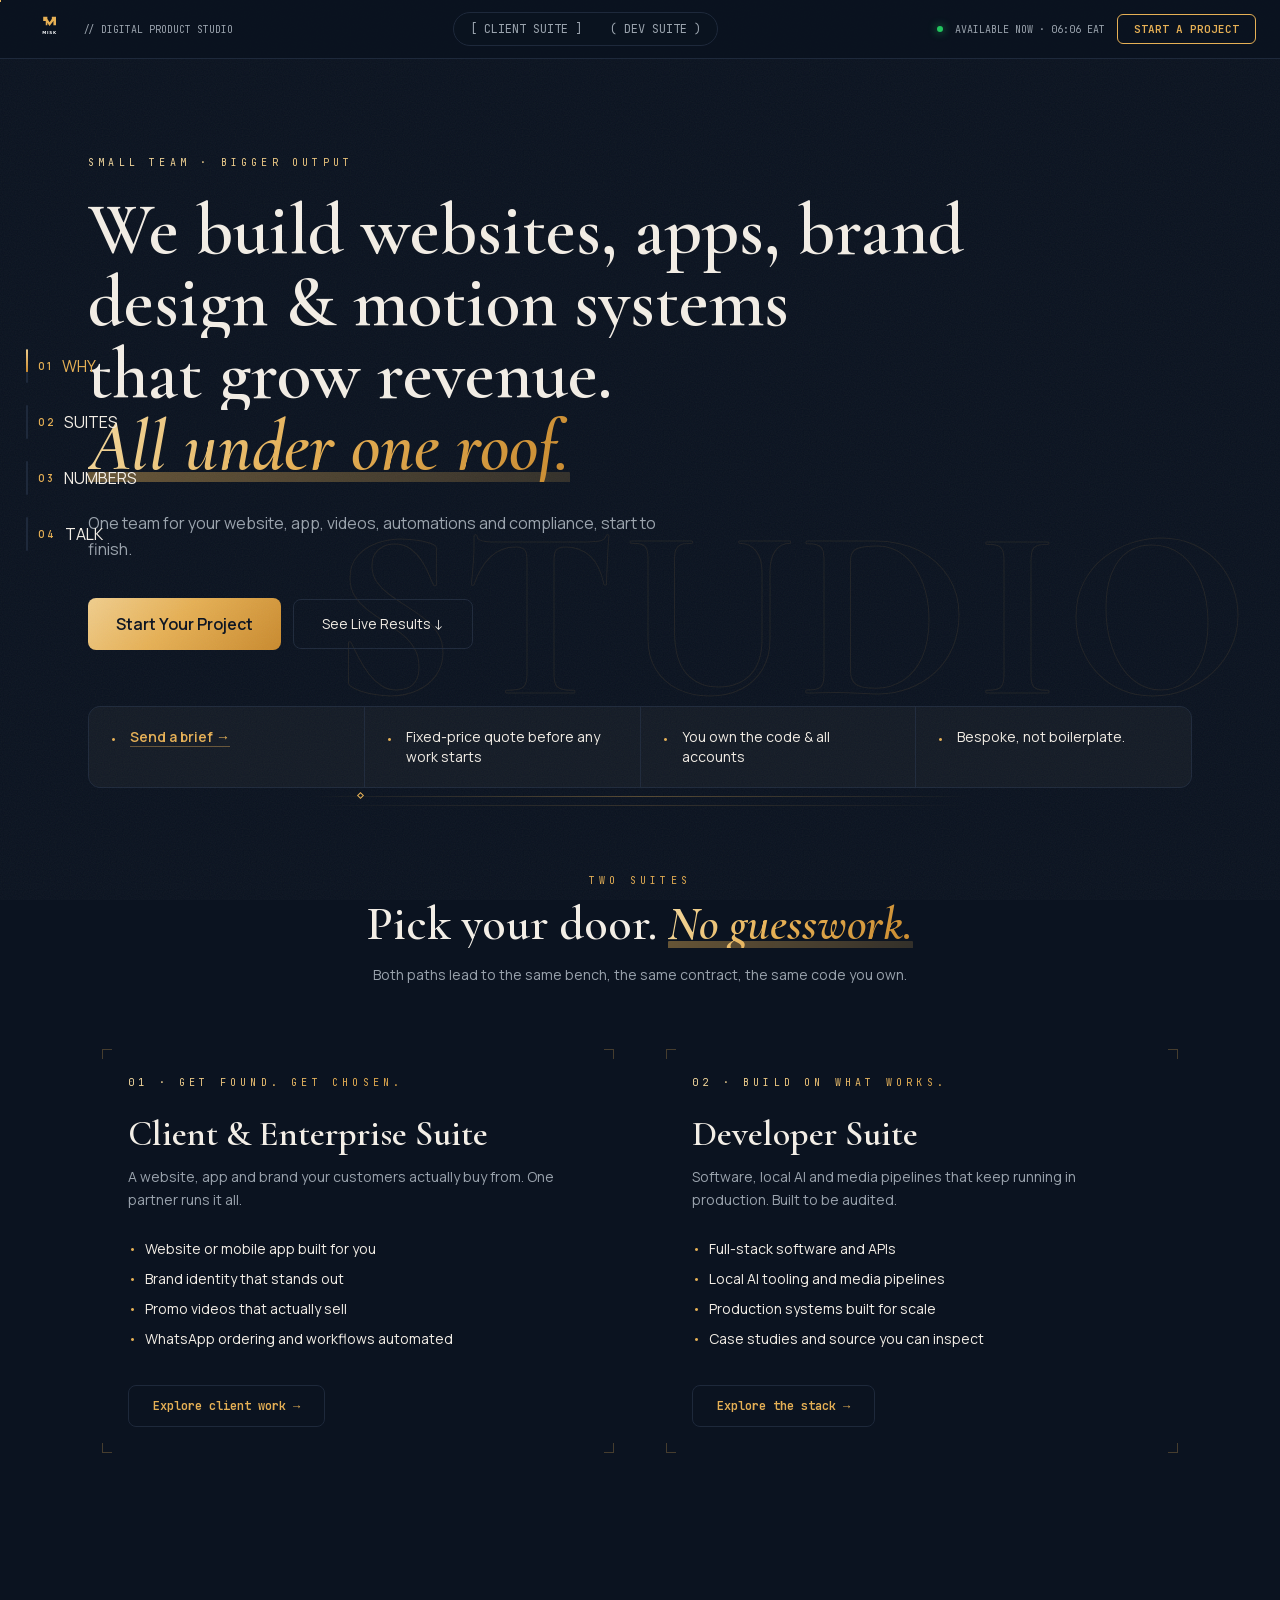
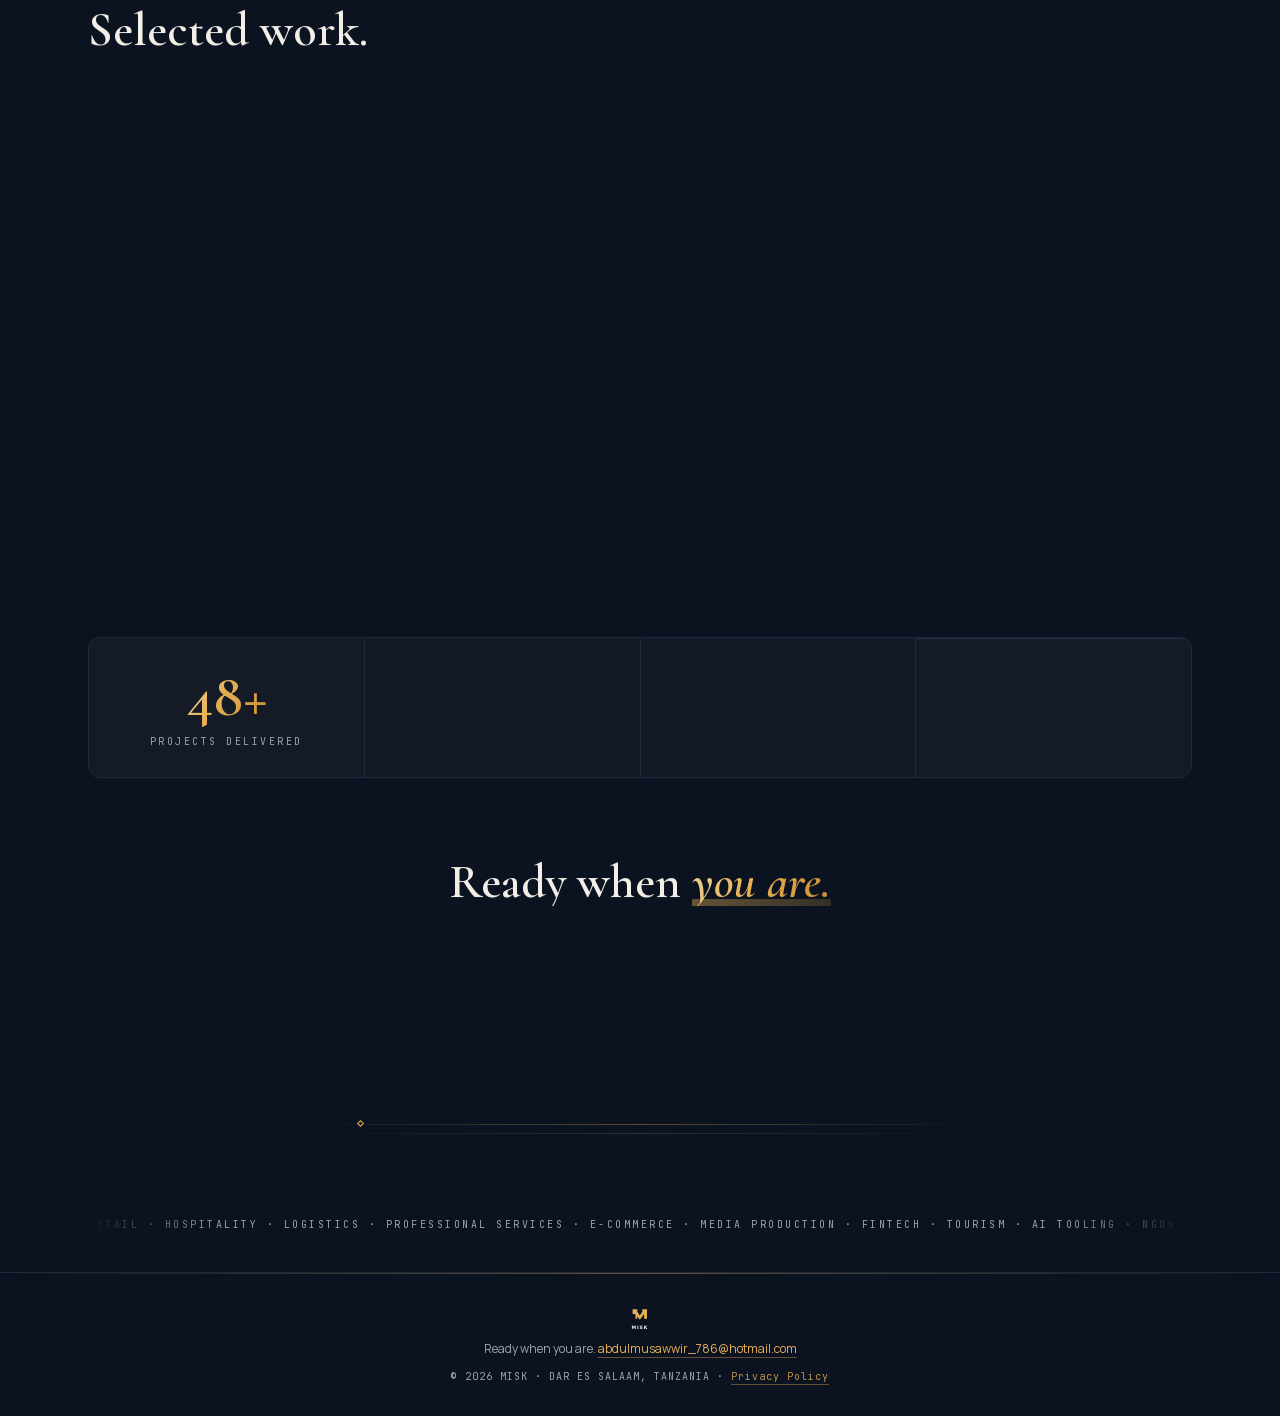
==== commit 96af9341: "Deploy portfolio (local push)" ====
--- a/index.html
+++ b/index.html
@@ -1 +1 @@
-<!DOCTYPE html><html lang="en" class="__variable_1d4694 __variable_73ee6c __variable_3c557b"><head><meta charSet="utf-8"/><meta name="viewport" content="width=device-width, initial-scale=1"/><link rel="stylesheet" href="/_next/static/css/9be329aac6910f33.css" data-precedence="next"/><link rel="preload" as="script" fetchPriority="low" href="/_next/static/chunks/webpack-67505aeadfdf73b8.js"/><script src="/_next/static/chunks/fd9d1056-b11b2651f33aae7f.js" async=""></script><script src="/_next/static/chunks/117-e173c366e2bfd494.js" async=""></script><script src="/_next/static/chunks/main-app-1a9dd9c845050a62.js" async=""></script><script src="/_next/static/chunks/c15bf2b0-7971b3d333b0cf68.js" async=""></script><script src="/_next/static/chunks/972-8c0ee6fabcd1342f.js" async=""></script><script src="/_next/static/chunks/238-3d16936187fb8d29.js" async=""></script><script src="/_next/static/chunks/699-37a46c5b255ef913.js" async=""></script><script src="/_next/static/chunks/app/page-42efba203541a1df.js" async=""></script><script src="/_next/static/chunks/app/layout-feffc0b25c8b799a.js" async=""></script><title>MISK · Digital Product Studio</title><meta name="description" content="MISK builds websites, apps, brand design and motion systems that grow revenue. Explore the Client Suite and the Developer Suite, all under one roof."/><meta property="og:title" content="MISK · Digital Product Studio"/><meta property="og:description" content="MISK builds websites, apps, brand design and motion systems that grow revenue. Explore the Client Suite and the Developer Suite, all under one roof."/><meta property="og:url" content="https://abdulmusawwir.github.io/"/><meta property="og:site_name" content="MISK"/><meta property="og:image:type" content="image/png"/><meta property="og:image:width" content="1200"/><meta property="og:image:height" content="630"/><meta property="og:image" content="https://abdulmusawwir.github.io/opengraph-image.png?def1c16df889c336"/><meta property="og:type" content="website"/><meta name="twitter:card" content="summary_large_image"/><meta name="twitter:title" content="MISK · Digital Product Studio"/><meta name="twitter:description" content="MISK builds websites, apps, brand design and motion systems that grow revenue. Explore the Client Suite and the Developer Suite, all under one roof."/><meta name="twitter:image:type" content="image/png"/><meta name="twitter:image:width" content="1200"/><meta name="twitter:image:height" content="630"/><meta name="twitter:image" content="https://abdulmusawwir.github.io/opengraph-image.png?def1c16df889c336"/><link rel="icon" href="/icon.svg?94942f29dd67c2d0" type="image/svg+xml" sizes="any"/><script src="/_next/static/chunks/polyfills-42372ed130431b0a.js" noModule=""></script></head><body class="grain"><div class="min-h-screen"><header class="glass sticky top-0 z-50 flex items-center justify-between px-6 py-3"><a class="flex items-center gap-2" aria-label="MISK, back to home" href="/"><svg viewBox="0 0 800 500" class="h-8 w-auto" fill="none" xmlns="http://www.w3.org/2000/svg" role="img" aria-label="MISK · Digital Product Studio"><g transform="translate(0, -10)"><g transform="translate(300, 70)"><path d="M0 0 H65 V130 H40 V65 H0 Z" fill="#E6B055"></path><path d="M135 0 H200 V130 H160 V65 H135 Z" fill="#E6B055"></path><path d="M65 35 L100 85 L135 35 L160 65 L100 145 L40 65 Z" fill="#E6B055"></path></g><text x="400" y="345" font-family="system-ui, -apple-system, sans-serif" font-size="64" font-weight="900" letter-spacing="12" fill="#F8FAFC" text-anchor="middle">MISK</text></g></svg><span class="hidden font-mono text-[10px] text-fog sm:inline">// DIGITAL PRODUCT STUDIO</span></a><nav class="flex gap-1 rounded-full border border-seam bg-ink/80 p-1 font-mono text-xs" aria-label="Suites"><a class="rounded-full px-3 py-1 transition text-fog hover:text-cream" href="/client/">[ CLIENT SUITE ]</a><a class="rounded-full px-3 py-1 transition text-fog hover:text-cream" href="/dev/">( DEV SUITE )</a></nav><div class="flex items-center gap-3"><div class="hidden lg:flex items-center gap-3 font-mono text-[10px] text-fog"><span class="h-1.5 w-1.5 rounded-full bg-green-500 animate-pulseSoft shadow-[0_0_8px_rgba(34,197,94,.8)]"></span><span>AVAILABLE NOW</span></div><button class="rounded-md px-4 py-1.5 font-mono text-[11px] font-semibold transition border border-brass text-brass hover:bg-brass hover:text-ink">START A PROJECT</button></div></header><aside class="chapter-rail"><button type="button" data-chapter="why"><i class="rail-track" aria-hidden="true"><i class="rail-fill"></i></i><b>01</b><em>WHY</em></button><button type="button" data-chapter="suites"><i class="rail-track" aria-hidden="true"><i class="rail-fill"></i></i><b>02</b><em>SUITES</em></button><button type="button" data-chapter="numbers"><i class="rail-track" aria-hidden="true"><i class="rail-fill"></i></i><b>03</b><em>NUMBERS</em></button><button type="button" data-chapter="talk"><i class="rail-track" aria-hidden="true"><i class="rail-fill"></i></i><b>04</b><em>TALK</em></button></aside><section class="relative overflow-hidden" data-chapter="why"><span class="watermark" aria-hidden="true" data-parallax="0.1">STUDIO</span><div class="hero-wash pointer-events-none absolute inset-0" aria-hidden="true"></div><div data-hero-stagger="true" data-parallax="0.08" class="relative mx-auto max-w-6xl px-6 pb-12 pt-24"><p class="brass-text mb-6 font-mono text-[10px] tracking-[0.42em]" data-track-in="true">SMALL TEAM · BIGGER OUTPUT</p><h1 class="max-w-4xl font-display text-5xl font-semibold leading-[1.05] md:text-7xl"><span class="mask"><span class="mask-inner">We build websites, apps, brand design &amp; motion systems</span></span><span class="mask"><span class="mask-inner">that grow revenue.</span></span><span class="mask"><span class="mask-inner"><em class="brass-text italic ink-underline">All under one roof.</em></span></span></h1><p class="mt-7 max-w-xl text-base leading-relaxed text-fog">One team for your website, app, videos, automations and compliance, start to finish.</p><div class="mt-9 flex flex-wrap items-center justify-start gap-3"><a href="mailto:abdulmusawwir_786@hotmail.com?subject=Turnkey%20Strategy%20Consultation" class="brass rounded-lg px-7 py-3.5 font-semibold text-ink transition hover:brightness-110 hover:shadow-glow" data-magnetic="true">Start Your Project</a><a href="#suites" class="rounded-lg border border-seam px-7 py-3.5 text-sm transition hover:border-brass hover:bg-white/[.02]" data-magnetic="true">See Live Results ↓</a></div></div></section><section class="mx-auto max-w-6xl px-6 pb-2 pt-2" data-reveal="true"><ul class="grid gap-px overflow-hidden rounded-xl border border-seam bg-seam sm:grid-cols-2 lg:grid-cols-4"><li class="flex items-start gap-3 bg-panel p-5 text-sm text-cream"><span aria-hidden="true" class="mt-0.5 text-brass">•</span><a href="mailto:abdulmusawwir_786@hotmail.com?subject=Turnkey%20Strategy%20Consultation" class="font-semibold text-brass underline decoration-brass/40 underline-offset-4 hover:decoration-brass" data-magnetic="true">Send a brief →</a></li><li class="flex items-start gap-3 bg-panel p-5 text-sm text-cream"><span aria-hidden="true" class="mt-0.5 text-brass">•</span><span>Fixed-price quote before any work starts</span></li><li class="flex items-start gap-3 bg-panel p-5 text-sm text-cream"><span aria-hidden="true" class="mt-0.5 text-brass">•</span><span>You own the code &amp; all accounts</span></li><li class="flex items-start gap-3 bg-panel p-5 text-sm text-cream"><span aria-hidden="true" class="mt-0.5 text-brass">•</span><span>Bespoke, not boilerplate.</span></li></ul></section><div class="rule mx-auto max-w-2xl" data-reveal="true"></div><section id="suites" class="mx-auto max-w-6xl scroll-mt-24 px-6 pb-20 pt-16" data-chapter="suites"><div class="mb-12 text-center"><p class="brass-text mb-3 font-mono text-[10px] tracking-[0.42em]" data-track-in="true">TWO SUITES</p><h2 class="font-display text-5xl font-semibold"><span class="mask"><span class="mask-inner">Pick your door. <em class="brass-text italic ink-underline">No guesswork.</em></span></span></h2><p class="mx-auto mt-4 max-w-xl text-sm leading-relaxed text-fog" data-reveal="true">Both paths lead to the same bench, the same contract, the same code you own.</p></div><div class="grid gap-6 md:grid-cols-2"><article data-reveal="true" data-reveal-delay="0" class="panel relative rounded-2xl p-10"><span class="tick border-l border-t" style="top:14px;left:14px"></span><span class="tick border-r border-t" style="top:14px;right:14px"></span><span class="tick border-b border-l" style="bottom:14px;left:14px"></span><span class="tick border-b border-r" style="bottom:14px;right:14px"></span><p class="brass-text mb-6 font-mono text-[10px] tracking-[0.42em]">01<!-- --> · <!-- -->GET FOUND. GET CHOSEN.</p><h3 class="font-display text-4xl font-semibold">Client &amp; Enterprise Suite</h3><p class="mt-3 text-sm leading-relaxed text-fog">A website, app and brand your customers actually buy from. One partner runs it all.</p><ul class="mt-7 space-y-2.5 text-sm text-cream"><li><span aria-hidden="true" class="mr-2 text-brass">•</span>Website or mobile app built for you</li><li><span aria-hidden="true" class="mr-2 text-brass">•</span>Brand identity that stands out</li><li><span aria-hidden="true" class="mr-2 text-brass">•</span>Promo videos that actually sell</li><li><span aria-hidden="true" class="mr-2 text-brass">•</span>WhatsApp ordering and workflows automated</li></ul><a href="/client/" class="mt-9 inline-flex items-center gap-2 rounded-lg border border-seam px-6 py-3 font-mono text-xs font-semibold text-brass transition hover:border-brass hover:bg-brass/5" data-magnetic="true">Explore client work →</a></article><article data-reveal="true" data-reveal-delay="0.14" class="panel relative rounded-2xl p-10"><span class="tick border-l border-t" style="top:14px;left:14px"></span><span class="tick border-r border-t" style="top:14px;right:14px"></span><span class="tick border-b border-l" style="bottom:14px;left:14px"></span><span class="tick border-b border-r" style="bottom:14px;right:14px"></span><p class="brass-text mb-6 font-mono text-[10px] tracking-[0.42em]">02<!-- --> · <!-- -->BUILD ON WHAT WORKS.</p><h3 class="font-display text-4xl font-semibold">Developer Suite</h3><p class="mt-3 text-sm leading-relaxed text-fog">Software, local AI and media pipelines that keep running in production. Built to be audited.</p><ul class="mt-7 space-y-2.5 text-sm text-cream"><li><span aria-hidden="true" class="mr-2 text-brass">•</span>Full-stack software and APIs</li><li><span aria-hidden="true" class="mr-2 text-brass">•</span>Local AI tooling and media pipelines</li><li><span aria-hidden="true" class="mr-2 text-brass">•</span>Production systems built for scale</li><li><span aria-hidden="true" class="mr-2 text-brass">•</span>Case studies and source you can inspect</li></ul><a href="/dev/" class="mt-9 inline-flex items-center gap-2 rounded-lg border border-seam px-6 py-3 font-mono text-xs font-semibold text-brass transition hover:border-brass hover:bg-brass/5" data-magnetic="true">Explore the stack →</a></article></div></section><section class="mx-auto max-w-6xl px-6 pb-20" data-chapter="numbers"><ul class="grid grid-cols-2 gap-px overflow-hidden rounded-xl border border-seam bg-seam md:grid-cols-4"><li class="bg-panel p-7 text-center" data-reveal="true" data-reveal-delay="0"><span class="brass-text font-display text-5xl font-semibold md:text-6xl" data-count="50" data-suffix="+">50+</span><span class="mt-2 block font-mono text-[10px] tracking-[0.25em] text-fog">PROJECTS DELIVERED</span></li><li class="bg-panel p-7 text-center" data-reveal="true" data-reveal-delay="0.12"><span class="brass-text font-display text-5xl font-semibold md:text-6xl" data-count="2" data-suffix=" HR">2 HR</span><span class="mt-2 block font-mono text-[10px] tracking-[0.25em] text-fog">TYPICAL REPLY</span></li><li class="bg-panel p-7 text-center" data-reveal="true" data-reveal-delay="0.24"><span class="brass-text font-display text-5xl font-semibold md:text-6xl" data-count="1" data-suffix=" DAY">1 DAY</span><span class="mt-2 block font-mono text-[10px] tracking-[0.25em] text-fog">MVP SCOPE</span></li><li class="bg-panel p-7 text-center" data-reveal="true" data-reveal-delay="0.36"><span class="brass-text font-display text-5xl font-semibold md:text-6xl" data-count="0" data-suffix="">0</span><span class="mt-2 block font-mono text-[10px] tracking-[0.25em] text-fog">FREELANCER JUGGLING</span></li></ul></section><section class="mx-auto max-w-3xl px-6 pb-24 text-center" data-chapter="talk"><h2 class="font-display text-5xl font-semibold"><span class="mask"><span class="mask-inner">Ready when <em class="brass-text italic ink-underline">you are.</em></span></span></h2><p class="mt-4 text-sm leading-relaxed text-fog" data-reveal="true">No commitment, no obligation. A quick call and a fixed-price quote.</p><div class="mt-8 flex flex-wrap items-center justify-center gap-3" data-reveal="true"><a href="mailto:abdulmusawwir_786@hotmail.com?subject=Turnkey%20Strategy%20Consultation" class="brass rounded-lg px-7 py-3.5 font-semibold text-ink transition hover:brightness-110 hover:shadow-glow" data-magnetic="true">Kick it off →</a><a href="https://wa.me/255782681781?text=Hi%20MISK%2C%20I%27d%20like%20to%20talk%20about%20a%20project" target="_blank" rel="noopener noreferrer" class="rounded-lg border border-seam px-7 py-3.5 text-sm transition hover:border-brass hover:bg-white/[.02]" data-magnetic="true">Book a Call →</a></div></section><div class="rule mx-auto max-w-2xl"></div><section class="mx-auto max-w-6xl px-6 pb-10 pt-20"><div class="marquee overflow-hidden font-mono text-[10px] tracking-[0.25em] text-fog"><div class="marquee-track"><span class="marquee-unit">RETAIL · HOSPITALITY · LOGISTICS · PROFESSIONAL SERVICES · E-COMMERCE · MEDIA PRODUCTION · FINTECH · TOURISM · AI TOOLING · NGOs</span></div></div></section><div class="scroll-progress" id="scroll-progress" aria-hidden="true"></div><div aria-hidden="true" class="cursor-halo pointer-events-none fixed left-[-240px] top-[-240px] z-20 rounded-full" style="width:480px;height:480px;background:radial-gradient(circle, rgba(230,176,85,0.16), rgba(230,176,85,0.03) 45%, transparent 70%)"></div><footer class="relative border-t border-seam py-8 text-center"><div class="seam-top"></div><svg viewBox="0 0 800 500" class="mx-auto h-9 w-auto" fill="none" xmlns="http://www.w3.org/2000/svg" role="img" aria-label="MISK · Digital Product Studio"><g transform="translate(0, -10)"><g transform="translate(300, 70)"><path d="M0 0 H65 V130 H40 V65 H0 Z" fill="#E6B055"></path><path d="M135 0 H200 V130 H160 V65 H135 Z" fill="#E6B055"></path><path d="M65 35 L100 85 L135 35 L160 65 L100 145 L40 65 Z" fill="#E6B055"></path></g><text x="400" y="345" font-family="system-ui, -apple-system, sans-serif" font-size="64" font-weight="900" letter-spacing="12" fill="#F8FAFC" text-anchor="middle">MISK</text></g></svg><p class="text-xs text-fog">Ready when you are.<!-- --> <a class="text-brass underline decoration-brass/40 underline-offset-4 hover:decoration-brass" href="mailto:abdulmusawwir_786@hotmail.com">abdulmusawwir_786@hotmail.com</a></p><p class="mt-3 font-mono text-[10px] tracking-widest text-fog">© 2026 MISK · DAR ES SALAAM, TANZANIA ·<!-- --> <a class="text-brass/80 underline decoration-brass/40 underline-offset-4 hover:text-brass" href="/privacy/">Privacy Policy</a></p></footer></div><script src="/_next/static/chunks/webpack-67505aeadfdf73b8.js" async=""></script><script>(self.__next_f=self.__next_f||[]).push([0]);self.__next_f.push([2,null])</script><script>self.__next_f.push([1,"1:HL[\"/_next/static/css/9be329aac6910f33.css\",\"style\"]\n"])</script><script>self.__next_f.push([1,"2:I[2846,[],\"\"]\n4:I[8244,[\"922\",\"static/chunks/c15bf2b0-7971b3d333b0cf68.js\",\"972\",\"static/chunks/972-8c0ee6fabcd1342f.js\",\"238\",\"static/chunks/238-3d16936187fb8d29.js\",\"699\",\"static/chunks/699-37a46c5b255ef913.js\",\"931\",\"static/chunks/app/page-42efba203541a1df.js\"],\"default\"]\n5:I[1861,[\"922\",\"static/chunks/c15bf2b0-7971b3d333b0cf68.js\",\"972\",\"static/chunks/972-8c0ee6fabcd1342f.js\",\"238\",\"static/chunks/238-3d16936187fb8d29.js\",\"699\",\"static/chunks/699-37a46c5b255ef913.js\",\"931\",\"static/chunks/app/page-42efba203541a1df.js\"],\"default\"]\n6:I[9206,[\"922\",\"static/chunks/c15bf2b0-7971b3d333b0cf68.js\",\"972\",\"static/chunks/972-8c0ee6fabcd1342f.js\",\"238\",\"static/chunks/238-3d16936187fb8d29.js\",\"699\",\"static/chunks/699-37a46c5b255ef913.js\",\"931\",\"static/chunks/app/page-42efba203541a1df.js\"],\"default\"]\n7:I[2972,[\"922\",\"static/chunks/c15bf2b0-7971b3d333b0cf68.js\",\"972\",\"static/chunks/972-8c0ee6fabcd1342f.js\",\"238\",\"static/chunks/238-3d16936187fb8d29.js\",\"699\",\"static/chunks/699-37a46c5b255ef913.js\",\"931\",\"static/chunks/app/page-42efba203541a1df.js\"],\"\"]\n8:I[1395,[\"185\",\"static/chunks/app/layout-feffc0b25c8b799a.js\"],\"default\"]\n9:I[4640,[\"185\",\"static/chunks/app/layout-feffc0b25c8b799a.js\"],\"default\"]\na:I[4707,[],\"\"]\nb:I[6423,[],\"\"]\nd:I[1060,[],\"\"]\ne:[]\n"])</script><script>self.__next_f.push([1,"0:[\"$\",\"$L2\",null,{\"buildId\":\"6BHayaU4Bgbv-dEqdZt2W\",\"assetPrefix\":\"\",\"urlParts\":[\"\",\"\"],\"initialTree\":[\"\",{\"children\":[\"__PAGE__\",{}]},\"$undefined\",\"$undefined\",true],\"initialSeedData\":[\"\",{\"children\":[\"__PAGE__\",{},[[\"$L3\",[\"$\",\"div\",null,{\"className\":\"min-h-screen\",\"children\":[[\"$\",\"$L4\",null,{}],[\"$\",\"aside\",null,{\"className\":\"chapter-rail\",\"children\":[[\"$\",\"button\",null,{\"type\":\"button\",\"data-chapter\":\"why\",\"children\":[[\"$\",\"i\",null,{\"className\":\"rail-track\",\"aria-hidden\":true,\"children\":[\"$\",\"i\",null,{\"className\":\"rail-fill\"}]}],[\"$\",\"b\",null,{\"children\":\"01\"}],[\"$\",\"em\",null,{\"children\":\"WHY\"}]]}],[\"$\",\"button\",null,{\"type\":\"button\",\"data-chapter\":\"suites\",\"children\":[[\"$\",\"i\",null,{\"className\":\"rail-track\",\"aria-hidden\":true,\"children\":[\"$\",\"i\",null,{\"className\":\"rail-fill\"}]}],[\"$\",\"b\",null,{\"children\":\"02\"}],[\"$\",\"em\",null,{\"children\":\"SUITES\"}]]}],[\"$\",\"button\",null,{\"type\":\"button\",\"data-chapter\":\"numbers\",\"children\":[[\"$\",\"i\",null,{\"className\":\"rail-track\",\"aria-hidden\":true,\"children\":[\"$\",\"i\",null,{\"className\":\"rail-fill\"}]}],[\"$\",\"b\",null,{\"children\":\"03\"}],[\"$\",\"em\",null,{\"children\":\"NUMBERS\"}]]}],[\"$\",\"button\",null,{\"type\":\"button\",\"data-chapter\":\"talk\",\"children\":[[\"$\",\"i\",null,{\"className\":\"rail-track\",\"aria-hidden\":true,\"children\":[\"$\",\"i\",null,{\"className\":\"rail-fill\"}]}],[\"$\",\"b\",null,{\"children\":\"04\"}],[\"$\",\"em\",null,{\"children\":\"TALK\"}]]}]]}],[\"$\",\"section\",null,{\"className\":\"relative overflow-hidden\",\"data-chapter\":\"why\",\"children\":[[\"$\",\"span\",null,{\"className\":\"watermark\",\"aria-hidden\":true,\"data-parallax\":\"0.1\",\"children\":\"STUDIO\"}],[\"$\",\"div\",null,{\"className\":\"hero-wash pointer-events-none absolute inset-0\",\"aria-hidden\":true}],[\"$\",\"div\",null,{\"data-hero-stagger\":true,\"data-parallax\":\"0.08\",\"className\":\"relative mx-auto max-w-6xl px-6 pb-12 pt-24\",\"children\":[[\"$\",\"p\",null,{\"className\":\"brass-text mb-6 font-mono text-[10px] tracking-[0.42em]\",\"data-track-in\":true,\"children\":\"SMALL TEAM · BIGGER OUTPUT\"}],[\"$\",\"h1\",null,{\"className\":\"max-w-4xl font-display text-5xl font-semibold leading-[1.05] md:text-7xl\",\"children\":[[\"$\",\"span\",null,{\"className\":\"mask\",\"children\":[\"$\",\"span\",null,{\"className\":\"mask-inner\",\"children\":\"We build websites, apps, brand design \u0026 motion systems\"}]}],[\"$\",\"span\",null,{\"className\":\"mask\",\"children\":[\"$\",\"span\",null,{\"className\":\"mask-inner\",\"children\":\"that grow revenue.\"}]}],[\"$\",\"span\",null,{\"className\":\"mask\",\"children\":[\"$\",\"span\",null,{\"className\":\"mask-inner\",\"children\":[\"$\",\"em\",null,{\"className\":\"brass-text italic ink-underline\",\"children\":\"All under one roof.\"}]}]}]]}],[\"$\",\"p\",null,{\"className\":\"mt-7 max-w-xl text-base leading-relaxed text-fog\",\"children\":\"One team for your website, app, videos, automations and compliance, start to finish.\"}],[\"$\",\"div\",null,{\"className\":\"mt-9 flex flex-wrap items-center justify-start gap-3\",\"children\":[[\"$\",\"a\",null,{\"href\":\"mailto:abdulmusawwir_786@hotmail.com?subject=Turnkey%20Strategy%20Consultation\",\"className\":\"brass rounded-lg px-7 py-3.5 font-semibold text-ink transition hover:brightness-110 hover:shadow-glow\",\"data-magnetic\":true,\"children\":\"Start Your Project\"}],[\"$\",\"a\",null,{\"href\":\"#suites\",\"className\":\"rounded-lg border border-seam px-7 py-3.5 text-sm transition hover:border-brass hover:bg-white/[.02]\",\"data-magnetic\":true,\"children\":\"See Live Results ↓\"}]]}]]}]]}],[\"$\",\"section\",null,{\"className\":\"mx-auto max-w-6xl px-6 pb-2 pt-2\",\"data-reveal\":true,\"children\":[\"$\",\"ul\",null,{\"className\":\"grid gap-px overflow-hidden rounded-xl border border-seam bg-seam sm:grid-cols-2 lg:grid-cols-4\",\"children\":[[\"$\",\"li\",\"Send a brief →\",{\"className\":\"flex items-start gap-3 bg-panel p-5 text-sm text-cream\",\"children\":[[\"$\",\"span\",null,{\"aria-hidden\":true,\"className\":\"mt-0.5 text-brass\",\"children\":\"•\"}],[\"$\",\"a\",null,{\"href\":\"mailto:abdulmusawwir_786@hotmail.com?subject=Turnkey%20Strategy%20Consultation\",\"className\":\"font-semibold text-brass underline decoration-brass/40 underline-offset-4 hover:decoration-brass\",\"data-magnetic\":true,\"children\":\"Send a brief →\"}]]}],[\"$\",\"li\",\"Fixed-price quote before any work starts\",{\"className\":\"flex items-start gap-3 bg-panel p-5 text-sm text-cream\",\"children\":[[\"$\",\"span\",null,{\"aria-hidden\":true,\"className\":\"mt-0.5 text-brass\",\"children\":\"•\"}],[\"$\",\"span\",null,{\"children\":\"Fixed-price quote before any work starts\"}]]}],[\"$\",\"li\",\"You own the code \u0026 all accounts\",{\"className\":\"flex items-start gap-3 bg-panel p-5 text-sm text-cream\",\"children\":[[\"$\",\"span\",null,{\"aria-hidden\":true,\"className\":\"mt-0.5 text-brass\",\"children\":\"•\"}],[\"$\",\"span\",null,{\"children\":\"You own the code \u0026 all accounts\"}]]}],[\"$\",\"li\",\"Bespoke, not boilerplate.\",{\"className\":\"flex items-start gap-3 bg-panel p-5 text-sm text-cream\",\"children\":[[\"$\",\"span\",null,{\"aria-hidden\":true,\"className\":\"mt-0.5 text-brass\",\"children\":\"•\"}],[\"$\",\"span\",null,{\"children\":\"Bespoke, not boilerplate.\"}]]}]]}]}],[\"$\",\"div\",null,{\"className\":\"rule mx-auto max-w-2xl\",\"data-reveal\":true}],[\"$\",\"section\",null,{\"id\":\"suites\",\"className\":\"mx-auto max-w-6xl scroll-mt-24 px-6 pb-20 pt-16\",\"data-chapter\":\"suites\",\"children\":[[\"$\",\"div\",null,{\"className\":\"mb-12 text-center\",\"children\":[[\"$\",\"p\",null,{\"className\":\"brass-text mb-3 font-mono text-[10px] tracking-[0.42em]\",\"data-track-in\":true,\"children\":\"TWO SUITES\"}],[\"$\",\"h2\",null,{\"className\":\"font-display text-5xl font-semibold\",\"children\":[\"$\",\"span\",null,{\"className\":\"mask\",\"children\":[\"$\",\"span\",null,{\"className\":\"mask-inner\",\"children\":[\"Pick your door. \",[\"$\",\"em\",null,{\"className\":\"brass-text italic ink-underline\",\"children\":\"No guesswork.\"}]]}]}]}],[\"$\",\"p\",null,{\"className\":\"mx-auto mt-4 max-w-xl text-sm leading-relaxed text-fog\",\"data-reveal\":true,\"children\":\"Both paths lead to the same bench, the same contract, the same code you own.\"}]]}],[\"$\",\"div\",null,{\"className\":\"grid gap-6 md:grid-cols-2\",\"children\":[[\"$\",\"article\",\"01\",{\"data-reveal\":true,\"data-reveal-delay\":0,\"className\":\"panel relative rounded-2xl p-10\",\"children\":[[\"$\",\"span\",null,{\"className\":\"tick border-l border-t\",\"style\":{\"top\":14,\"left\":14}}],[\"$\",\"span\",null,{\"className\":\"tick border-r border-t\",\"style\":{\"top\":14,\"right\":14}}],[\"$\",\"span\",null,{\"className\":\"tick border-b border-l\",\"style\":{\"bottom\":14,\"left\":14}}],[\"$\",\"span\",null,{\"className\":\"tick border-b border-r\",\"style\":{\"bottom\":14,\"right\":14}}],[\"$\",\"p\",null,{\"className\":\"brass-text mb-6 font-mono text-[10px] tracking-[0.42em]\",\"children\":[\"01\",\" · \",\"GET FOUND. GET CHOSEN.\"]}],[\"$\",\"h3\",null,{\"className\":\"font-display text-4xl font-semibold\",\"children\":\"Client \u0026 Enterprise Suite\"}],[\"$\",\"p\",null,{\"className\":\"mt-3 text-sm leading-relaxed text-fog\",\"children\":\"A website, app and brand your customers actually buy from. One partner runs it all.\"}],[\"$\",\"ul\",null,{\"className\":\"mt-7 space-y-2.5 text-sm text-cream\",\"children\":[[\"$\",\"li\",\"Website or mobile app built for you\",{\"children\":[[\"$\",\"span\",null,{\"aria-hidden\":true,\"className\":\"mr-2 text-brass\",\"children\":\"•\"}],\"Website or mobile app built for you\"]}],[\"$\",\"li\",\"Brand identity that stands out\",{\"children\":[[\"$\",\"span\",null,{\"aria-hidden\":true,\"className\":\"mr-2 text-brass\",\"children\":\"•\"}],\"Brand identity that stands out\"]}],[\"$\",\"li\",\"Promo videos that actually sell\",{\"children\":[[\"$\",\"span\",null,{\"aria-hidden\":true,\"className\":\"mr-2 text-brass\",\"children\":\"•\"}],\"Promo videos that actually sell\"]}],[\"$\",\"li\",\"WhatsApp ordering and workflows automated\",{\"children\":[[\"$\",\"span\",null,{\"aria-hidden\":true,\"className\":\"mr-2 text-brass\",\"children\":\"•\"}],\"WhatsApp ordering and workflows automated\"]}]]}],[\"$\",\"a\",null,{\"href\":\"/client/\",\"className\":\"mt-9 inline-flex items-center gap-2 rounded-lg border border-seam px-6 py-3 font-mono text-xs font-semibold text-brass transition hover:border-brass hover:bg-brass/5\",\"data-magnetic\":true,\"children\":\"Explore client work →\"}]]}],[\"$\",\"article\",\"02\",{\"data-reveal\":true,\"data-reveal-delay\":0.14,\"className\":\"panel relative rounded-2xl p-10\",\"children\":[[\"$\",\"span\",null,{\"className\":\"tick border-l border-t\",\"style\":{\"top\":14,\"left\":14}}],[\"$\",\"span\",null,{\"className\":\"tick border-r border-t\",\"style\":{\"top\":14,\"right\":14}}],[\"$\",\"span\",null,{\"className\":\"tick border-b border-l\",\"style\":{\"bottom\":14,\"left\":14}}],[\"$\",\"span\",null,{\"className\":\"tick border-b border-r\",\"style\":{\"bottom\":14,\"right\":14}}],[\"$\",\"p\",null,{\"className\":\"brass-text mb-6 font-mono text-[10px] tracking-[0.42em]\",\"children\":[\"02\",\" · \",\"BUILD ON WHAT WORKS.\"]}],[\"$\",\"h3\",null,{\"className\":\"font-display text-4xl font-semibold\",\"children\":\"Developer Suite\"}],[\"$\",\"p\",null,{\"className\":\"mt-3 text-sm leading-relaxed text-fog\",\"children\":\"Software, local AI and media pipelines that keep running in production. Built to be audited.\"}],[\"$\",\"ul\",null,{\"className\":\"mt-7 space-y-2.5 text-sm text-cream\",\"children\":[[\"$\",\"li\",\"Full-stack software and APIs\",{\"children\":[[\"$\",\"span\",null,{\"aria-hidden\":true,\"className\":\"mr-2 text-brass\",\"children\":\"•\"}],\"Full-stack software and APIs\"]}],[\"$\",\"li\",\"Local AI tooling and media pipelines\",{\"children\":[[\"$\",\"span\",null,{\"aria-hidden\":true,\"className\":\"mr-2 text-brass\",\"children\":\"•\"}],\"Local AI tooling and media pipelines\"]}],[\"$\",\"li\",\"Production systems built for scale\",{\"children\":[[\"$\",\"span\",null,{\"aria-hidden\":true,\"className\":\"mr-2 text-brass\",\"children\":\"•\"}],\"Production systems built for scale\"]}],[\"$\",\"li\",\"Case studies and source you can inspect\",{\"children\":[[\"$\",\"span\",null,{\"aria-hidden\":true,\"className\":\"mr-2 text-brass\",\"children\":\"•\"}],\"Case studies and source you can inspect\"]}]]}],[\"$\",\"a\",null,{\"href\":\"/dev/\",\"className\":\"mt-9 inline-flex items-center gap-2 rounded-lg border border-seam px-6 py-3 font-mono text-xs font-semibold text-brass transition hover:border-brass hover:bg-brass/5\",\"data-magnetic\":true,\"children\":\"Explore the stack →\"}]]}]]}]]}],[\"$\",\"section\",null,{\"className\":\"mx-auto max-w-6xl px-6 pb-20\",\"data-chapter\":\"numbers\",\"children\":[\"$\",\"ul\",null,{\"className\":\"grid grid-cols-2 gap-px overflow-hidden rounded-xl border border-seam bg-seam md:grid-cols-4\",\"children\":[[\"$\",\"li\",\"PROJECTS DELIVERED\",{\"className\":\"bg-panel p-7 text-center\",\"data-reveal\":true,\"data-reveal-delay\":0,\"children\":[[\"$\",\"span\",null,{\"className\":\"brass-text font-display text-5xl font-semibold md:text-6xl\",\"data-count\":50,\"data-suffix\":\"+\",\"children\":\"50+\"}],[\"$\",\"span\",null,{\"className\":\"mt-2 block font-mono text-[10px] tracking-[0.25em] text-fog\",\"children\":\"PROJECTS DELIVERED\"}]]}],[\"$\",\"li\",\"TYPICAL REPLY\",{\"className\":\"bg-panel p-7 text-center\",\"data-reveal\":true,\"data-reveal-delay\":0.12,\"children\":[[\"$\",\"span\",null,{\"className\":\"brass-text font-display text-5xl font-semibold md:text-6xl\",\"data-count\":2,\"data-suffix\":\" HR\",\"children\":\"2 HR\"}],[\"$\",\"span\",null,{\"className\":\"mt-2 block font-mono text-[10px] tracking-[0.25em] text-fog\",\"children\":\"TYPICAL REPLY\"}]]}],[\"$\",\"li\",\"MVP SCOPE\",{\"className\":\"bg-panel p-7 text-center\",\"data-reveal\":true,\"data-reveal-delay\":0.24,\"children\":[[\"$\",\"span\",null,{\"className\":\"brass-text font-display text-5xl font-semibold md:text-6xl\",\"data-count\":1,\"data-suffix\":\" DAY\",\"children\":\"1 DAY\"}],[\"$\",\"span\",null,{\"className\":\"mt-2 block font-mono text-[10px] tracking-[0.25em] text-fog\",\"children\":\"MVP SCOPE\"}]]}],[\"$\",\"li\",\"FREELANCER JUGGLING\",{\"className\":\"bg-panel p-7 text-center\",\"data-reveal\":true,\"data-reveal-delay\":0.36,\"children\":[[\"$\",\"span\",null,{\"className\":\"brass-text font-display text-5xl font-semibold md:text-6xl\",\"data-count\":0,\"data-suffix\":\"\",\"children\":\"0\"}],[\"$\",\"span\",null,{\"className\":\"mt-2 block font-mono text-[10px] tracking-[0.25em] text-fog\",\"children\":\"FREELANCER JUGGLING\"}]]}]]}]}],[\"$\",\"section\",null,{\"className\":\"mx-auto max-w-3xl px-6 pb-24 text-center\",\"data-chapter\":\"talk\",\"children\":[[\"$\",\"h2\",null,{\"className\":\"font-display text-5xl font-semibold\",\"children\":[\"$\",\"span\",null,{\"className\":\"mask\",\"children\":[\"$\",\"span\",null,{\"className\":\"mask-inner\",\"children\":[\"Ready when \",[\"$\",\"em\",null,{\"className\":\"brass-text italic ink-underline\",\"children\":\"you are.\"}]]}]}]}],[\"$\",\"p\",null,{\"className\":\"mt-4 text-sm leading-relaxed text-fog\",\"data-reveal\":true,\"children\":\"No commitment, no obligation. A quick call and a fixed-price quote.\"}],[\"$\",\"div\",null,{\"className\":\"mt-8 flex flex-wrap items-center justify-center gap-3\",\"data-reveal\":true,\"children\":[[\"$\",\"a\",null,{\"href\":\"mailto:abdulmusawwir_786@hotmail.com?subject=Turnkey%20Strategy%20Consultation\",\"className\":\"brass rounded-lg px-7 py-3.5 font-semibold text-ink transition hover:brightness-110 hover:shadow-glow\",\"data-magnetic\":true,\"children\":\"Kick it off →\"}],[\"$\",\"a\",null,{\"href\":\"https://wa.me/255782681781?text=Hi%20MISK%2C%20I%27d%20like%20to%20talk%20about%20a%20project\",\"target\":\"_blank\",\"rel\":\"noopener noreferrer\",\"className\":\"rounded-lg border border-seam px-7 py-3.5 text-sm transition hover:border-brass hover:bg-white/[.02]\",\"data-magnetic\":true,\"children\":\"Book a Call →\"}]]}]]}],[\"$\",\"div\",null,{\"className\":\"rule mx-auto max-w-2xl\"}],[\"$\",\"section\",null,{\"className\":\"mx-auto max-w-6xl px-6 pb-10 pt-20\",\"children\":[\"$\",\"$L5\",null,{\"className\":\"font-mono text-[10px] tracking-[0.25em] text-fog\",\"children\":\"RETAIL · HOSPITALITY · LOGISTICS · PROFESSIONAL SERVICES · E-COMMERCE · MEDIA PRODUCTION · FINTECH · TOURISM · AI TOOLING · NGOs\"}]}],[\"$\",\"$L6\",null,{}],[\"$\",\"footer\",null,{\"className\":\"relative border-t border-seam py-8 text-center\",\"children\":[[\"$\",\"div\",null,{\"className\":\"seam-top\"}],[[\"$\",\"svg\",null,{\"viewBox\":\"0 0 800 500\",\"className\":\"mx-auto h-9 w-auto\",\"fill\":\"none\",\"xmlns\":\"http://www.w3.org/2000/svg\",\"role\":\"img\",\"aria-label\":\"MISK · Digital Product Studio\",\"children\":[\"$\",\"g\",null,{\"transform\":\"translate(0, -10)\",\"children\":[[\"$\",\"g\",null,{\"transform\":\"translate(300, 70)\",\"children\":[[\"$\",\"path\",null,{\"d\":\"M0 0 H65 V130 H40 V65 H0 Z\",\"fill\":\"#E6B055\"}],[\"$\",\"path\",null,{\"d\":\"M135 0 H200 V130 H160 V65 H135 Z\",\"fill\":\"#E6B055\"}],[\"$\",\"path\",null,{\"d\":\"M65 35 L100 85 L135 35 L160 65 L100 145 L40 65 Z\",\"fill\":\"#E6B055\"}]]}],[\"$\",\"text\",null,{\"x\":\"400\",\"y\":\"345\",\"fontFamily\":\"system-ui, -apple-system, sans-serif\",\"fontSize\":\"64\",\"fontWeight\":\"900\",\"letterSpacing\":\"12\",\"fill\":\"#F8FAFC\",\"textAnchor\":\"middle\",\"children\":\"MISK\"}],false]}]}],[\"$\",\"p\",null,{\"className\":\"text-xs text-fog\",\"children\":[\"Ready when you are.\",\" \",[\"$\",\"a\",null,{\"className\":\"text-brass underline decoration-brass/40 underline-offset-4 hover:decoration-brass\",\"href\":\"mailto:abdulmusawwir_786@hotmail.com\",\"children\":\"abdulmusawwir_786@hotmail.com\"}]]}],[\"$\",\"p\",null,{\"className\":\"mt-3 font-mono text-[10px] tracking-widest text-fog\",\"children\":[\"© 2026 MISK · DAR ES SALAAM, TANZANIA ·\",\" \",[\"$\",\"$L7\",null,{\"href\":\"/privacy/\",\"className\":\"text-brass/80 underline decoration-brass/40 underline-offset-4 hover:text-brass\",\"children\":\"Privacy Policy\"}]]}]]]}]]}],null],null],null]},[[[[\"$\",\"link\",\"0\",{\"rel\":\"stylesheet\",\"href\":\"/_next/static/css/9be329aac6910f33.css\",\"precedence\":\"next\",\"crossOrigin\":\"$undefined\"}]],[\"$\",\"html\",null,{\"lang\":\"en\",\"className\":\"__variable_1d4694 __variable_73ee6c __variable_3c557b\",\"children\":[\"$\",\"body\",null,{\"className\":\"grain\",\"children\":[[\"$\",\"$L8\",null,{}],[\"$\",\"$L9\",null,{}],[\"$\",\"$La\",null,{\"parallelRouterKey\":\"children\",\"segmentPath\":[\"children\"],\"error\":\"$undefined\",\"errorStyles\":\"$undefined\",\"errorScripts\":\"$undefined\",\"template\":[\"$\",\"$Lb\",null,{}],\"templateStyles\":\"$undefined\",\"templateScripts\":\"$undefined\",\"notFound\":[[\"$\",\"title\",null,{\"children\":\"404: This page could not be found.\"}],[\"$\",\"div\",null,{\"style\":{\"fontFamily\":\"system-ui,\\\"Segoe UI\\\",Roboto,Helvetica,Arial,sans-serif,\\\"Apple Color Emoji\\\",\\\"Segoe UI Emoji\\\"\",\"height\":\"100vh\",\"textAlign\":\"center\",\"display\":\"flex\",\"flexDirection\":\"column\",\"alignItems\":\"center\",\"justifyContent\":\"center\"},\"children\":[\"$\",\"div\",null,{\"children\":[[\"$\",\"style\",null,{\"dangerouslySetInnerHTML\":{\"__html\":\"body{color:#000;background:#fff;margin:0}.next-error-h1{border-right:1px solid rgba(0,0,0,.3)}@media (prefers-color-scheme:dark){body{color:#fff;background:#000}.next-error-h1{border-right:1px solid rgba(255,255,255,.3)}}\"}}],[\"$\",\"h1\",null,{\"className\":\"next-error-h1\",\"style\":{\"display\":\"inline-block\",\"margin\":\"0 20px 0 0\",\"padding\":\"0 23px 0 0\",\"fontSize\":24,\"fontWeight\":500,\"verticalAlign\":\"top\",\"lineHeight\":\"49px\"},\"children\":\"404\"}],[\"$\",\"div\",null,{\"style\":{\"display\":\"inline-block\"},\"children\":[\"$\",\"h2\",null,{\"style\":{\"fontSize\":14,\"fontWeight\":400,\"lineHeight\":\"49px\",\"margin\":0},\"children\":\"This page could not be found.\"}]}]]}]}]],\"notFoundStyles\":[]}]]}]}]],null],null],\"couldBeIntercepted\":false,\"initialHead\":[null,\"$Lc\"],\"globalErrorComponent\":\"$d\",\"missingSlots\":\"$We\"}]\n"])</script><script>self.__next_f.push([1,"c:[[\"$\",\"meta\",\"0\",{\"name\":\"viewport\",\"content\":\"width=device-width, initial-scale=1\"}],[\"$\",\"meta\",\"1\",{\"charSet\":\"utf-8\"}],[\"$\",\"title\",\"2\",{\"children\":\"MISK · Digital Product Studio\"}],[\"$\",\"meta\",\"3\",{\"name\":\"description\",\"content\":\"MISK builds websites, apps, brand design and motion systems that grow revenue. Explore the Client Suite and the Developer Suite, all under one roof.\"}],[\"$\",\"meta\",\"4\",{\"property\":\"og:title\",\"content\":\"MISK · Digital Product Studio\"}],[\"$\",\"meta\",\"5\",{\"property\":\"og:description\",\"content\":\"MISK builds websites, apps, brand design and motion systems that grow revenue. Explore the Client Suite and the Developer Suite, all under one roof.\"}],[\"$\",\"meta\",\"6\",{\"property\":\"og:url\",\"content\":\"https://abdulmusawwir.github.io/\"}],[\"$\",\"meta\",\"7\",{\"property\":\"og:site_name\",\"content\":\"MISK\"}],[\"$\",\"meta\",\"8\",{\"property\":\"og:image:type\",\"content\":\"image/png\"}],[\"$\",\"meta\",\"9\",{\"property\":\"og:image:width\",\"content\":\"1200\"}],[\"$\",\"meta\",\"10\",{\"property\":\"og:image:height\",\"content\":\"630\"}],[\"$\",\"meta\",\"11\",{\"property\":\"og:image\",\"content\":\"https://abdulmusawwir.github.io/opengraph-image.png?def1c16df889c336\"}],[\"$\",\"meta\",\"12\",{\"property\":\"og:type\",\"content\":\"website\"}],[\"$\",\"meta\",\"13\",{\"name\":\"twitter:card\",\"content\":\"summary_large_image\"}],[\"$\",\"meta\",\"14\",{\"name\":\"twitter:title\",\"content\":\"MISK · Digital Product Studio\"}],[\"$\",\"meta\",\"15\",{\"name\":\"twitter:description\",\"content\":\"MISK builds websites, apps, brand design and motion systems that grow revenue. Explore the Client Suite and the Developer Suite, all under one roof.\"}],[\"$\",\"meta\",\"16\",{\"name\":\"twitter:image:type\",\"content\":\"image/png\"}],[\"$\",\"meta\",\"17\",{\"name\":\"twitter:image:width\",\"content\":\"1200\"}],[\"$\",\"meta\",\"18\",{\"name\":\"twitter:image:height\",\"content\":\"630\"}],[\"$\",\"meta\",\"19\",{\"name\":\"twitter:image\",\"content\":\"https://abdulmusawwir.github.io/opengraph-image.png?def1c16df889c336\"}],[\"$\",\"link\",\"20\",{\"rel\":\"icon\",\"href\":\"/icon.svg?94942f29dd67c2d0\",\"type\":\"image/svg+xml\",\"sizes\":\"any\"}]]\n3:null\n"])</script></body></html>+<!DOCTYPE html><html lang="en" class="__variable_1d4694 __variable_73ee6c __variable_3c557b"><head><meta charSet="utf-8"/><meta name="viewport" content="width=device-width, initial-scale=1"/><link rel="stylesheet" href="/_next/static/css/c402f70d4c0a0f70.css" data-precedence="next"/><link rel="preload" as="script" fetchPriority="low" href="/_next/static/chunks/webpack-67505aeadfdf73b8.js"/><script src="/_next/static/chunks/fd9d1056-b11b2651f33aae7f.js" async=""></script><script src="/_next/static/chunks/117-e173c366e2bfd494.js" async=""></script><script src="/_next/static/chunks/main-app-1a9dd9c845050a62.js" async=""></script><script src="/_next/static/chunks/c15bf2b0-7971b3d333b0cf68.js" async=""></script><script src="/_next/static/chunks/972-8c0ee6fabcd1342f.js" async=""></script><script src="/_next/static/chunks/238-3d16936187fb8d29.js" async=""></script><script src="/_next/static/chunks/699-37a46c5b255ef913.js" async=""></script><script src="/_next/static/chunks/app/page-42efba203541a1df.js" async=""></script><script src="/_next/static/chunks/app/layout-feffc0b25c8b799a.js" async=""></script><title>MISK · Digital Product Studio</title><meta name="description" content="MISK builds websites, apps, brand design and motion systems that grow revenue. Explore the Client Suite and the Developer Suite, all under one roof."/><meta property="og:title" content="MISK · Digital Product Studio"/><meta property="og:description" content="MISK builds websites, apps, brand design and motion systems that grow revenue. Explore the Client Suite and the Developer Suite, all under one roof."/><meta property="og:url" content="https://abdulmusawwir.github.io/"/><meta property="og:site_name" content="MISK"/><meta property="og:image:type" content="image/png"/><meta property="og:image:width" content="1200"/><meta property="og:image:height" content="630"/><meta property="og:image" content="https://abdulmusawwir.github.io/opengraph-image.png?def1c16df889c336"/><meta property="og:type" content="website"/><meta name="twitter:card" content="summary_large_image"/><meta name="twitter:title" content="MISK · Digital Product Studio"/><meta name="twitter:description" content="MISK builds websites, apps, brand design and motion systems that grow revenue. Explore the Client Suite and the Developer Suite, all under one roof."/><meta name="twitter:image:type" content="image/png"/><meta name="twitter:image:width" content="1200"/><meta name="twitter:image:height" content="630"/><meta name="twitter:image" content="https://abdulmusawwir.github.io/opengraph-image.png?def1c16df889c336"/><link rel="icon" href="/icon.svg?94942f29dd67c2d0" type="image/svg+xml" sizes="any"/><script src="/_next/static/chunks/polyfills-42372ed130431b0a.js" noModule=""></script></head><body class="grain"><div class="min-h-screen"><header class="glass sticky top-0 z-50 flex items-center justify-between px-6 py-3"><a class="flex items-center gap-2" aria-label="MISK, back to home" href="/"><svg viewBox="0 0 800 500" class="h-8 w-auto" fill="none" xmlns="http://www.w3.org/2000/svg" role="img" aria-label="MISK · Digital Product Studio"><g transform="translate(0, -10)"><g transform="translate(300, 70)"><path d="M0 0 H65 V130 H40 V65 H0 Z" fill="#E6B055"></path><path d="M135 0 H200 V130 H160 V65 H135 Z" fill="#E6B055"></path><path d="M65 35 L100 85 L135 35 L160 65 L100 145 L40 65 Z" fill="#E6B055"></path></g><text x="400" y="345" font-family="system-ui, -apple-system, sans-serif" font-size="64" font-weight="900" letter-spacing="12" fill="#F8FAFC" text-anchor="middle">MISK</text></g></svg><span class="hidden font-mono text-[10px] text-fog sm:inline">// DIGITAL PRODUCT STUDIO</span></a><nav class="flex gap-1 rounded-full border border-seam bg-ink/80 p-1 font-mono text-xs" aria-label="Suites"><a class="rounded-full px-3 py-1 transition text-fog hover:text-cream" href="/client/">[ CLIENT SUITE ]</a><a class="rounded-full px-3 py-1 transition text-fog hover:text-cream" href="/dev/">( DEV SUITE )</a></nav><div class="flex items-center gap-3"><div class="hidden lg:flex items-center gap-3 font-mono text-[10px] text-fog"><span class="h-1.5 w-1.5 rounded-full bg-green-500 animate-pulseSoft shadow-[0_0_8px_rgba(34,197,94,.8)]"></span><span>AVAILABLE NOW</span></div><button class="rounded-md px-4 py-1.5 font-mono text-[11px] font-semibold transition border border-brass text-brass hover:bg-brass hover:text-ink">START A PROJECT</button></div></header><aside class="chapter-rail"><button type="button" data-chapter="why"><i class="rail-track" aria-hidden="true"><i class="rail-fill"></i></i><b>01</b><em>WHY</em></button><button type="button" data-chapter="suites"><i class="rail-track" aria-hidden="true"><i class="rail-fill"></i></i><b>02</b><em>SUITES</em></button><button type="button" data-chapter="numbers"><i class="rail-track" aria-hidden="true"><i class="rail-fill"></i></i><b>03</b><em>NUMBERS</em></button><button type="button" data-chapter="talk"><i class="rail-track" aria-hidden="true"><i class="rail-fill"></i></i><b>04</b><em>TALK</em></button></aside><section class="relative overflow-hidden" data-chapter="why"><span class="watermark" aria-hidden="true" data-parallax="0.1">STUDIO</span><div class="hero-wash pointer-events-none absolute inset-0" aria-hidden="true"></div><div data-hero-stagger="true" data-parallax="0.08" class="relative mx-auto max-w-6xl px-6 pb-12 pt-24"><p class="brass-text mb-6 font-mono text-[10px] tracking-[0.42em]" data-track-in="true">SMALL TEAM · BIGGER OUTPUT</p><h1 class="max-w-4xl font-display text-5xl font-semibold leading-[1.05] md:text-7xl"><span class="mask"><span class="mask-inner">We build websites, apps, brand design &amp; motion systems</span></span><span class="mask"><span class="mask-inner">that grow revenue.</span></span><span class="mask"><span class="mask-inner"><em class="brass-text italic ink-underline">All under one roof.</em></span></span></h1><p class="mt-7 max-w-xl text-base leading-relaxed text-fog">One team for your website, app, videos, automations and compliance, start to finish.</p><div class="mt-9 flex flex-wrap items-center justify-start gap-3"><a href="mailto:abdulmusawwir_786@hotmail.com?subject=Turnkey%20Strategy%20Consultation" class="brass rounded-lg px-7 py-3.5 font-semibold text-ink transition hover:brightness-110 hover:shadow-glow" data-magnetic="true">Start Your Project</a><a href="#suites" class="rounded-lg border border-seam px-7 py-3.5 text-sm transition hover:border-brass hover:bg-white/[.02]" data-magnetic="true">See Live Results ↓</a></div></div></section><section class="mx-auto max-w-6xl px-6 pb-2 pt-2" data-reveal="true"><ul class="grid gap-px overflow-hidden rounded-xl border border-seam bg-seam sm:grid-cols-2 lg:grid-cols-4"><li class="flex items-start gap-3 bg-panel p-5 text-sm text-cream"><span aria-hidden="true" class="mt-0.5 text-brass">•</span><a href="mailto:abdulmusawwir_786@hotmail.com?subject=Turnkey%20Strategy%20Consultation" class="font-semibold text-brass underline decoration-brass/40 underline-offset-4 hover:decoration-brass" data-magnetic="true">Send a brief →</a></li><li class="flex items-start gap-3 bg-panel p-5 text-sm text-cream"><span aria-hidden="true" class="mt-0.5 text-brass">•</span><span>Fixed-price quote before any work starts</span></li><li class="flex items-start gap-3 bg-panel p-5 text-sm text-cream"><span aria-hidden="true" class="mt-0.5 text-brass">•</span><span>You own the code &amp; all accounts</span></li><li class="flex items-start gap-3 bg-panel p-5 text-sm text-cream"><span aria-hidden="true" class="mt-0.5 text-brass">•</span><span>Bespoke, not boilerplate.</span></li></ul></section><div class="rule mx-auto max-w-2xl" data-reveal="true"></div><section id="suites" class="mx-auto max-w-6xl scroll-mt-24 px-6 pb-20 pt-16" data-chapter="suites"><div class="mb-12 text-center"><p class="brass-text mb-3 font-mono text-[10px] tracking-[0.42em]" data-track-in="true">TWO SUITES</p><h2 class="font-display text-5xl font-semibold"><span class="mask"><span class="mask-inner">Pick your door. <em class="brass-text italic ink-underline">No guesswork.</em></span></span></h2><p class="mx-auto mt-4 max-w-xl text-sm leading-relaxed text-fog" data-reveal="true">Both paths lead to the same bench, the same contract, the same code you own.</p></div><div class="grid gap-6 md:grid-cols-2"><article data-reveal="true" data-reveal-delay="0" class="panel relative rounded-2xl p-10"><span class="tick border-l border-t" style="top:14px;left:14px"></span><span class="tick border-r border-t" style="top:14px;right:14px"></span><span class="tick border-b border-l" style="bottom:14px;left:14px"></span><span class="tick border-b border-r" style="bottom:14px;right:14px"></span><p class="brass-text mb-6 font-mono text-[10px] tracking-[0.42em]">01<!-- --> · <!-- -->GET FOUND. GET CHOSEN.</p><h3 class="font-display text-4xl font-semibold">Client &amp; Enterprise Suite</h3><p class="mt-3 text-sm leading-relaxed text-fog">A website, app and brand your customers actually buy from. One partner runs it all.</p><ul class="mt-7 space-y-2.5 text-sm text-cream"><li><span aria-hidden="true" class="mr-2 text-brass">•</span>Website or mobile app built for you</li><li><span aria-hidden="true" class="mr-2 text-brass">•</span>Brand identity that stands out</li><li><span aria-hidden="true" class="mr-2 text-brass">•</span>Promo videos that actually sell</li><li><span aria-hidden="true" class="mr-2 text-brass">•</span>WhatsApp ordering and workflows automated</li></ul><a href="/client/" class="mt-9 inline-flex items-center gap-2 rounded-lg border border-seam px-6 py-3 font-mono text-xs font-semibold text-brass transition hover:border-brass hover:bg-brass/5" data-magnetic="true">Explore client work →</a></article><article data-reveal="true" data-reveal-delay="0.14" class="panel relative rounded-2xl p-10"><span class="tick border-l border-t" style="top:14px;left:14px"></span><span class="tick border-r border-t" style="top:14px;right:14px"></span><span class="tick border-b border-l" style="bottom:14px;left:14px"></span><span class="tick border-b border-r" style="bottom:14px;right:14px"></span><p class="brass-text mb-6 font-mono text-[10px] tracking-[0.42em]">02<!-- --> · <!-- -->BUILD ON WHAT WORKS.</p><h3 class="font-display text-4xl font-semibold">Developer Suite</h3><p class="mt-3 text-sm leading-relaxed text-fog">Software, local AI and media pipelines that keep running in production. Built to be audited.</p><ul class="mt-7 space-y-2.5 text-sm text-cream"><li><span aria-hidden="true" class="mr-2 text-brass">•</span>Full-stack software and APIs</li><li><span aria-hidden="true" class="mr-2 text-brass">•</span>Local AI tooling and media pipelines</li><li><span aria-hidden="true" class="mr-2 text-brass">•</span>Production systems built for scale</li><li><span aria-hidden="true" class="mr-2 text-brass">•</span>Case studies and source you can inspect</li></ul><a href="/dev/" class="mt-9 inline-flex items-center gap-2 rounded-lg border border-seam px-6 py-3 font-mono text-xs font-semibold text-brass transition hover:border-brass hover:bg-brass/5" data-magnetic="true">Explore the stack →</a></article></div></section><section class="mx-auto max-w-6xl px-6 pb-20 pt-8" data-reveal="true"><div class="mb-10 flex flex-wrap items-end justify-between gap-5"><div><p class="brass-text mb-3 font-mono text-[10px] tracking-[0.42em]" data-track-in="true">PROOF · NOT PROMISES</p><h2 class="font-display text-5xl font-semibold"><span class="mask"><span class="mask-inner">Selected work.</span></span></h2></div><p class="max-w-sm text-sm leading-relaxed text-fog" data-reveal="true">A few builds we can talk about before clients sign off. Ask for the walkthrough.</p></div><div class="grid gap-6 md:grid-cols-3"><article data-reveal="true" data-reveal-delay="0" class="panel relative rounded-2xl p-7"><span class="card-num" aria-hidden="true" style="top:-6px;right:10px">01</span><p class="brass-text mb-3 font-mono text-[10px] tracking-[0.35em]">HOSPITALITY</p><h3 class="font-display text-3xl font-semibold">Multi-property booking system</h3><p class="mt-3 text-sm leading-relaxed text-fog">One reservation pipeline for rooms, tables and event spaces across a small East African hotel group.</p><ul class="mt-5 space-y-2 text-sm text-cream"><li><span aria-hidden="true" class="mr-2 text-brass">•</span>Rooms, tables &amp; events in one system</li><li><span aria-hidden="true" class="mr-2 text-brass">•</span>Payments settled in-thread</li><li><span aria-hidden="true" class="mr-2 text-brass">•</span>No channel-manager lock-in</li></ul><div class="mt-7 flex items-end justify-between gap-3 border-t border-seam pt-5"><div><span class="brass-text font-display text-5xl font-semibold">+38%</span><p class="mt-1 font-mono text-[10px] tracking-[0.18em] text-fog">DIRECT BOOKINGS, ON QUARTER</p></div><a href="mailto:abdulmusawwir_786@hotmail.com?subject=Selected%20work%20walkthrough" class="shrink-0 font-mono text-xs text-brass underline-offset-4 hover:underline" data-magnetic="true">Request case study →</a></div></article><article data-reveal="true" data-reveal-delay="0.12" class="panel relative rounded-2xl p-7"><span class="card-num" aria-hidden="true" style="top:-6px;right:10px">02</span><p class="brass-text mb-3 font-mono text-[10px] tracking-[0.35em]">RETAIL</p><h3 class="font-display text-3xl font-semibold">Unified POS and inventory</h3><p class="mt-3 text-sm leading-relaxed text-fog">A single counter for a multi-branch retail chain: stock, till and supplier orders that actually agree.</p><ul class="mt-5 space-y-2 text-sm text-cream"><li><span aria-hidden="true" class="mr-2 text-brass">•</span>Real-time stock across branches</li><li><span aria-hidden="true" class="mr-2 text-brass">•</span>Supplier orders matched to shelf</li><li><span aria-hidden="true" class="mr-2 text-brass">•</span>Offline-safe till mode</li></ul><div class="mt-7 flex items-end justify-between gap-3 border-t border-seam pt-5"><div><span class="brass-text font-display text-5xl font-semibold">1.2s</span><p class="mt-1 font-mono text-[10px] tracking-[0.18em] text-fog">MEDIAN CHECKOUT, AT THE TILL</p></div><a href="mailto:abdulmusawwir_786@hotmail.com?subject=Selected%20work%20walkthrough" class="shrink-0 font-mono text-xs text-brass underline-offset-4 hover:underline" data-magnetic="true">Request case study →</a></div></article><article data-reveal="true" data-reveal-delay="0.24" class="panel relative rounded-2xl p-7"><span class="card-num" aria-hidden="true" style="top:-6px;right:10px">03</span><p class="brass-text mb-3 font-mono text-[10px] tracking-[0.35em]">LOGISTICS</p><h3 class="font-display text-3xl font-semibold">Fleet dispatch dashboard</h3><p class="mt-3 text-sm leading-relaxed text-fog">A live board for a regional transporter: which truck, which route, which load, across one shift.</p><ul class="mt-5 space-y-2 text-sm text-cream"><li><span aria-hidden="true" class="mr-2 text-brass">•</span>Live load and route board</li><li><span aria-hidden="true" class="mr-2 text-brass">•</span>Dispatched in under a minute</li><li><span aria-hidden="true" class="mr-2 text-brass">•</span>Field crews run it on their phones</li></ul><div class="mt-7 flex items-end justify-between gap-3 border-t border-seam pt-5"><div><span class="brass-text font-display text-5xl font-semibold">99.4%</span><p class="mt-1 font-mono text-[10px] tracking-[0.18em] text-fog">ON-TIME DISPATCH, LAST QUARTER</p></div><a href="mailto:abdulmusawwir_786@hotmail.com?subject=Selected%20work%20walkthrough" class="shrink-0 font-mono text-xs text-brass underline-offset-4 hover:underline" data-magnetic="true">Request case study →</a></div></article></div></section><section class="mx-auto max-w-6xl px-6 pb-20" data-chapter="numbers"><ul class="grid grid-cols-2 gap-px overflow-hidden rounded-xl border border-seam bg-seam md:grid-cols-4"><li class="bg-panel p-7 text-center" data-reveal="true" data-reveal-delay="0"><span class="brass-text font-display text-5xl font-semibold md:text-6xl" data-count="50" data-suffix="+">50+</span><span class="mt-2 block font-mono text-[10px] tracking-[0.25em] text-fog">PROJECTS DELIVERED</span></li><li class="bg-panel p-7 text-center" data-reveal="true" data-reveal-delay="0.12"><span class="brass-text font-display text-5xl font-semibold md:text-6xl" data-count="2" data-suffix=" HR">2 HR</span><span class="mt-2 block font-mono text-[10px] tracking-[0.25em] text-fog">TYPICAL REPLY</span></li><li class="bg-panel p-7 text-center" data-reveal="true" data-reveal-delay="0.24"><span class="brass-text font-display text-5xl font-semibold md:text-6xl" data-count="1" data-suffix=" DAY">1 DAY</span><span class="mt-2 block font-mono text-[10px] tracking-[0.25em] text-fog">MVP SCOPE</span></li><li class="bg-panel p-7 text-center" data-reveal="true" data-reveal-delay="0.36"><span class="brass-text font-display text-5xl font-semibold md:text-6xl" data-count="0" data-suffix="">0</span><span class="mt-2 block font-mono text-[10px] tracking-[0.25em] text-fog">FREELANCER JUGGLING</span></li></ul></section><section class="mx-auto max-w-3xl px-6 pb-24 text-center" data-chapter="talk"><h2 class="font-display text-5xl font-semibold"><span class="mask"><span class="mask-inner">Ready when <em class="brass-text italic ink-underline">you are.</em></span></span></h2><p class="mt-4 text-sm leading-relaxed text-fog" data-reveal="true">No commitment, no obligation. A quick call and a fixed-price quote.</p><div class="mt-8 flex flex-wrap items-center justify-center gap-3" data-reveal="true"><a href="mailto:abdulmusawwir_786@hotmail.com?subject=Turnkey%20Strategy%20Consultation" class="brass rounded-lg px-7 py-3.5 font-semibold text-ink transition hover:brightness-110 hover:shadow-glow" data-magnetic="true">Kick it off →</a><a href="https://wa.me/255782681781?text=Hi%20MISK%2C%20I%27d%20like%20to%20talk%20about%20a%20project" target="_blank" rel="noopener noreferrer" class="rounded-lg border border-seam px-7 py-3.5 text-sm transition hover:border-brass hover:bg-white/[.02]" data-magnetic="true">Book a Call →</a></div></section><div class="rule mx-auto max-w-2xl"></div><section class="mx-auto max-w-6xl px-6 pb-10 pt-20"><div class="marquee overflow-hidden font-mono text-[10px] tracking-[0.25em] text-fog"><div class="marquee-track"><span class="marquee-unit">RETAIL · HOSPITALITY · LOGISTICS · PROFESSIONAL SERVICES · E-COMMERCE · MEDIA PRODUCTION · FINTECH · TOURISM · AI TOOLING · NGOs</span></div></div></section><div class="scroll-progress" id="scroll-progress" aria-hidden="true"></div><div aria-hidden="true" class="cursor-halo pointer-events-none fixed left-[-240px] top-[-240px] z-20 rounded-full" style="width:480px;height:480px;background:radial-gradient(circle, rgba(230,176,85,0.16), rgba(230,176,85,0.03) 45%, transparent 70%)"></div><footer class="relative border-t border-seam py-8 text-center"><div class="seam-top"></div><svg viewBox="0 0 800 500" class="mx-auto h-9 w-auto" fill="none" xmlns="http://www.w3.org/2000/svg" role="img" aria-label="MISK · Digital Product Studio"><g transform="translate(0, -10)"><g transform="translate(300, 70)"><path d="M0 0 H65 V130 H40 V65 H0 Z" fill="#E6B055"></path><path d="M135 0 H200 V130 H160 V65 H135 Z" fill="#E6B055"></path><path d="M65 35 L100 85 L135 35 L160 65 L100 145 L40 65 Z" fill="#E6B055"></path></g><text x="400" y="345" font-family="system-ui, -apple-system, sans-serif" font-size="64" font-weight="900" letter-spacing="12" fill="#F8FAFC" text-anchor="middle">MISK</text></g></svg><p class="text-xs text-fog">Ready when you are.<!-- --> <a class="text-brass underline decoration-brass/40 underline-offset-4 hover:decoration-brass" href="mailto:abdulmusawwir_786@hotmail.com">abdulmusawwir_786@hotmail.com</a></p><p class="mt-3 font-mono text-[10px] tracking-widest text-fog">© 2026 MISK · DAR ES SALAAM, TANZANIA ·<!-- --> <a class="text-brass/80 underline decoration-brass/40 underline-offset-4 hover:text-brass" href="/privacy/">Privacy Policy</a></p></footer></div><script src="/_next/static/chunks/webpack-67505aeadfdf73b8.js" async=""></script><script>(self.__next_f=self.__next_f||[]).push([0]);self.__next_f.push([2,null])</script><script>self.__next_f.push([1,"1:HL[\"/_next/static/css/c402f70d4c0a0f70.css\",\"style\"]\n"])</script><script>self.__next_f.push([1,"2:I[2846,[],\"\"]\n4:I[8244,[\"922\",\"static/chunks/c15bf2b0-7971b3d333b0cf68.js\",\"972\",\"static/chunks/972-8c0ee6fabcd1342f.js\",\"238\",\"static/chunks/238-3d16936187fb8d29.js\",\"699\",\"static/chunks/699-37a46c5b255ef913.js\",\"931\",\"static/chunks/app/page-42efba203541a1df.js\"],\"default\"]\n5:I[1861,[\"922\",\"static/chunks/c15bf2b0-7971b3d333b0cf68.js\",\"972\",\"static/chunks/972-8c0ee6fabcd1342f.js\",\"238\",\"static/chunks/238-3d16936187fb8d29.js\",\"699\",\"static/chunks/699-37a46c5b255ef913.js\",\"931\",\"static/chunks/app/page-42efba203541a1df.js\"],\"default\"]\n6:I[9206,[\"922\",\"static/chunks/c15bf2b0-7971b3d333b0cf68.js\",\"972\",\"static/chunks/972-8c0ee6fabcd1342f.js\",\"238\",\"static/chunks/238-3d16936187fb8d29.js\",\"699\",\"static/chunks/699-37a46c5b255ef913.js\",\"931\",\"static/chunks/app/page-42efba203541a1df.js\"],\"default\"]\n7:I[2972,[\"922\",\"static/chunks/c15bf2b0-7971b3d333b0cf68.js\",\"972\",\"static/chunks/972-8c0ee6fabcd1342f.js\",\"238\",\"static/chunks/238-3d16936187fb8d29.js\",\"699\",\"static/chunks/699-37a46c5b255ef913.js\",\"931\",\"static/chunks/app/page-42efba203541a1df.js\"],\"\"]\n8:I[1395,[\"185\",\"static/chunks/app/layout-feffc0b25c8b799a.js\"],\"default\"]\n9:I[4640,[\"185\",\"static/chunks/app/layout-feffc0b25c8b799a.js\"],\"default\"]\na:I[4707,[],\"\"]\nb:I[6423,[],\"\"]\nd:I[1060,[],\"\"]\ne:[]\n"])</script><script>self.__next_f.push([1,"0:[\"$\",\"$L2\",null,{\"buildId\":\"ebz1m24qQWfN6wdWHEA4L\",\"assetPrefix\":\"\",\"urlParts\":[\"\",\"\"],\"initialTree\":[\"\",{\"children\":[\"__PAGE__\",{}]},\"$undefined\",\"$undefined\",true],\"initialSeedData\":[\"\",{\"children\":[\"__PAGE__\",{},[[\"$L3\",[\"$\",\"div\",null,{\"className\":\"min-h-screen\",\"children\":[[\"$\",\"$L4\",null,{}],[\"$\",\"aside\",null,{\"className\":\"chapter-rail\",\"children\":[[\"$\",\"button\",null,{\"type\":\"button\",\"data-chapter\":\"why\",\"children\":[[\"$\",\"i\",null,{\"className\":\"rail-track\",\"aria-hidden\":true,\"children\":[\"$\",\"i\",null,{\"className\":\"rail-fill\"}]}],[\"$\",\"b\",null,{\"children\":\"01\"}],[\"$\",\"em\",null,{\"children\":\"WHY\"}]]}],[\"$\",\"button\",null,{\"type\":\"button\",\"data-chapter\":\"suites\",\"children\":[[\"$\",\"i\",null,{\"className\":\"rail-track\",\"aria-hidden\":true,\"children\":[\"$\",\"i\",null,{\"className\":\"rail-fill\"}]}],[\"$\",\"b\",null,{\"children\":\"02\"}],[\"$\",\"em\",null,{\"children\":\"SUITES\"}]]}],[\"$\",\"button\",null,{\"type\":\"button\",\"data-chapter\":\"numbers\",\"children\":[[\"$\",\"i\",null,{\"className\":\"rail-track\",\"aria-hidden\":true,\"children\":[\"$\",\"i\",null,{\"className\":\"rail-fill\"}]}],[\"$\",\"b\",null,{\"children\":\"03\"}],[\"$\",\"em\",null,{\"children\":\"NUMBERS\"}]]}],[\"$\",\"button\",null,{\"type\":\"button\",\"data-chapter\":\"talk\",\"children\":[[\"$\",\"i\",null,{\"className\":\"rail-track\",\"aria-hidden\":true,\"children\":[\"$\",\"i\",null,{\"className\":\"rail-fill\"}]}],[\"$\",\"b\",null,{\"children\":\"04\"}],[\"$\",\"em\",null,{\"children\":\"TALK\"}]]}]]}],[\"$\",\"section\",null,{\"className\":\"relative overflow-hidden\",\"data-chapter\":\"why\",\"children\":[[\"$\",\"span\",null,{\"className\":\"watermark\",\"aria-hidden\":true,\"data-parallax\":\"0.1\",\"children\":\"STUDIO\"}],[\"$\",\"div\",null,{\"className\":\"hero-wash pointer-events-none absolute inset-0\",\"aria-hidden\":true}],[\"$\",\"div\",null,{\"data-hero-stagger\":true,\"data-parallax\":\"0.08\",\"className\":\"relative mx-auto max-w-6xl px-6 pb-12 pt-24\",\"children\":[[\"$\",\"p\",null,{\"className\":\"brass-text mb-6 font-mono text-[10px] tracking-[0.42em]\",\"data-track-in\":true,\"children\":\"SMALL TEAM · BIGGER OUTPUT\"}],[\"$\",\"h1\",null,{\"className\":\"max-w-4xl font-display text-5xl font-semibold leading-[1.05] md:text-7xl\",\"children\":[[\"$\",\"span\",null,{\"className\":\"mask\",\"children\":[\"$\",\"span\",null,{\"className\":\"mask-inner\",\"children\":\"We build websites, apps, brand design \u0026 motion systems\"}]}],[\"$\",\"span\",null,{\"className\":\"mask\",\"children\":[\"$\",\"span\",null,{\"className\":\"mask-inner\",\"children\":\"that grow revenue.\"}]}],[\"$\",\"span\",null,{\"className\":\"mask\",\"children\":[\"$\",\"span\",null,{\"className\":\"mask-inner\",\"children\":[\"$\",\"em\",null,{\"className\":\"brass-text italic ink-underline\",\"children\":\"All under one roof.\"}]}]}]]}],[\"$\",\"p\",null,{\"className\":\"mt-7 max-w-xl text-base leading-relaxed text-fog\",\"children\":\"One team for your website, app, videos, automations and compliance, start to finish.\"}],[\"$\",\"div\",null,{\"className\":\"mt-9 flex flex-wrap items-center justify-start gap-3\",\"children\":[[\"$\",\"a\",null,{\"href\":\"mailto:abdulmusawwir_786@hotmail.com?subject=Turnkey%20Strategy%20Consultation\",\"className\":\"brass rounded-lg px-7 py-3.5 font-semibold text-ink transition hover:brightness-110 hover:shadow-glow\",\"data-magnetic\":true,\"children\":\"Start Your Project\"}],[\"$\",\"a\",null,{\"href\":\"#suites\",\"className\":\"rounded-lg border border-seam px-7 py-3.5 text-sm transition hover:border-brass hover:bg-white/[.02]\",\"data-magnetic\":true,\"children\":\"See Live Results ↓\"}]]}]]}]]}],[\"$\",\"section\",null,{\"className\":\"mx-auto max-w-6xl px-6 pb-2 pt-2\",\"data-reveal\":true,\"children\":[\"$\",\"ul\",null,{\"className\":\"grid gap-px overflow-hidden rounded-xl border border-seam bg-seam sm:grid-cols-2 lg:grid-cols-4\",\"children\":[[\"$\",\"li\",\"Send a brief →\",{\"className\":\"flex items-start gap-3 bg-panel p-5 text-sm text-cream\",\"children\":[[\"$\",\"span\",null,{\"aria-hidden\":true,\"className\":\"mt-0.5 text-brass\",\"children\":\"•\"}],[\"$\",\"a\",null,{\"href\":\"mailto:abdulmusawwir_786@hotmail.com?subject=Turnkey%20Strategy%20Consultation\",\"className\":\"font-semibold text-brass underline decoration-brass/40 underline-offset-4 hover:decoration-brass\",\"data-magnetic\":true,\"children\":\"Send a brief →\"}]]}],[\"$\",\"li\",\"Fixed-price quote before any work starts\",{\"className\":\"flex items-start gap-3 bg-panel p-5 text-sm text-cream\",\"children\":[[\"$\",\"span\",null,{\"aria-hidden\":true,\"className\":\"mt-0.5 text-brass\",\"children\":\"•\"}],[\"$\",\"span\",null,{\"children\":\"Fixed-price quote before any work starts\"}]]}],[\"$\",\"li\",\"You own the code \u0026 all accounts\",{\"className\":\"flex items-start gap-3 bg-panel p-5 text-sm text-cream\",\"children\":[[\"$\",\"span\",null,{\"aria-hidden\":true,\"className\":\"mt-0.5 text-brass\",\"children\":\"•\"}],[\"$\",\"span\",null,{\"children\":\"You own the code \u0026 all accounts\"}]]}],[\"$\",\"li\",\"Bespoke, not boilerplate.\",{\"className\":\"flex items-start gap-3 bg-panel p-5 text-sm text-cream\",\"children\":[[\"$\",\"span\",null,{\"aria-hidden\":true,\"className\":\"mt-0.5 text-brass\",\"children\":\"•\"}],[\"$\",\"span\",null,{\"children\":\"Bespoke, not boilerplate.\"}]]}]]}]}],[\"$\",\"div\",null,{\"className\":\"rule mx-auto max-w-2xl\",\"data-reveal\":true}],[\"$\",\"section\",null,{\"id\":\"suites\",\"className\":\"mx-auto max-w-6xl scroll-mt-24 px-6 pb-20 pt-16\",\"data-chapter\":\"suites\",\"children\":[[\"$\",\"div\",null,{\"className\":\"mb-12 text-center\",\"children\":[[\"$\",\"p\",null,{\"className\":\"brass-text mb-3 font-mono text-[10px] tracking-[0.42em]\",\"data-track-in\":true,\"children\":\"TWO SUITES\"}],[\"$\",\"h2\",null,{\"className\":\"font-display text-5xl font-semibold\",\"children\":[\"$\",\"span\",null,{\"className\":\"mask\",\"children\":[\"$\",\"span\",null,{\"className\":\"mask-inner\",\"children\":[\"Pick your door. \",[\"$\",\"em\",null,{\"className\":\"brass-text italic ink-underline\",\"children\":\"No guesswork.\"}]]}]}]}],[\"$\",\"p\",null,{\"className\":\"mx-auto mt-4 max-w-xl text-sm leading-relaxed text-fog\",\"data-reveal\":true,\"children\":\"Both paths lead to the same bench, the same contract, the same code you own.\"}]]}],[\"$\",\"div\",null,{\"className\":\"grid gap-6 md:grid-cols-2\",\"children\":[[\"$\",\"article\",\"01\",{\"data-reveal\":true,\"data-reveal-delay\":0,\"className\":\"panel relative rounded-2xl p-10\",\"children\":[[\"$\",\"span\",null,{\"className\":\"tick border-l border-t\",\"style\":{\"top\":14,\"left\":14}}],[\"$\",\"span\",null,{\"className\":\"tick border-r border-t\",\"style\":{\"top\":14,\"right\":14}}],[\"$\",\"span\",null,{\"className\":\"tick border-b border-l\",\"style\":{\"bottom\":14,\"left\":14}}],[\"$\",\"span\",null,{\"className\":\"tick border-b border-r\",\"style\":{\"bottom\":14,\"right\":14}}],[\"$\",\"p\",null,{\"className\":\"brass-text mb-6 font-mono text-[10px] tracking-[0.42em]\",\"children\":[\"01\",\" · \",\"GET FOUND. GET CHOSEN.\"]}],[\"$\",\"h3\",null,{\"className\":\"font-display text-4xl font-semibold\",\"children\":\"Client \u0026 Enterprise Suite\"}],[\"$\",\"p\",null,{\"className\":\"mt-3 text-sm leading-relaxed text-fog\",\"children\":\"A website, app and brand your customers actually buy from. One partner runs it all.\"}],[\"$\",\"ul\",null,{\"className\":\"mt-7 space-y-2.5 text-sm text-cream\",\"children\":[[\"$\",\"li\",\"Website or mobile app built for you\",{\"children\":[[\"$\",\"span\",null,{\"aria-hidden\":true,\"className\":\"mr-2 text-brass\",\"children\":\"•\"}],\"Website or mobile app built for you\"]}],[\"$\",\"li\",\"Brand identity that stands out\",{\"children\":[[\"$\",\"span\",null,{\"aria-hidden\":true,\"className\":\"mr-2 text-brass\",\"children\":\"•\"}],\"Brand identity that stands out\"]}],[\"$\",\"li\",\"Promo videos that actually sell\",{\"children\":[[\"$\",\"span\",null,{\"aria-hidden\":true,\"className\":\"mr-2 text-brass\",\"children\":\"•\"}],\"Promo videos that actually sell\"]}],[\"$\",\"li\",\"WhatsApp ordering and workflows automated\",{\"children\":[[\"$\",\"span\",null,{\"aria-hidden\":true,\"className\":\"mr-2 text-brass\",\"children\":\"•\"}],\"WhatsApp ordering and workflows automated\"]}]]}],[\"$\",\"a\",null,{\"href\":\"/client/\",\"className\":\"mt-9 inline-flex items-center gap-2 rounded-lg border border-seam px-6 py-3 font-mono text-xs font-semibold text-brass transition hover:border-brass hover:bg-brass/5\",\"data-magnetic\":true,\"children\":\"Explore client work →\"}]]}],[\"$\",\"article\",\"02\",{\"data-reveal\":true,\"data-reveal-delay\":0.14,\"className\":\"panel relative rounded-2xl p-10\",\"children\":[[\"$\",\"span\",null,{\"className\":\"tick border-l border-t\",\"style\":{\"top\":14,\"left\":14}}],[\"$\",\"span\",null,{\"className\":\"tick border-r border-t\",\"style\":{\"top\":14,\"right\":14}}],[\"$\",\"span\",null,{\"className\":\"tick border-b border-l\",\"style\":{\"bottom\":14,\"left\":14}}],[\"$\",\"span\",null,{\"className\":\"tick border-b border-r\",\"style\":{\"bottom\":14,\"right\":14}}],[\"$\",\"p\",null,{\"className\":\"brass-text mb-6 font-mono text-[10px] tracking-[0.42em]\",\"children\":[\"02\",\" · \",\"BUILD ON WHAT WORKS.\"]}],[\"$\",\"h3\",null,{\"className\":\"font-display text-4xl font-semibold\",\"children\":\"Developer Suite\"}],[\"$\",\"p\",null,{\"className\":\"mt-3 text-sm leading-relaxed text-fog\",\"children\":\"Software, local AI and media pipelines that keep running in production. Built to be audited.\"}],[\"$\",\"ul\",null,{\"className\":\"mt-7 space-y-2.5 text-sm text-cream\",\"children\":[[\"$\",\"li\",\"Full-stack software and APIs\",{\"children\":[[\"$\",\"span\",null,{\"aria-hidden\":true,\"className\":\"mr-2 text-brass\",\"children\":\"•\"}],\"Full-stack software and APIs\"]}],[\"$\",\"li\",\"Local AI tooling and media pipelines\",{\"children\":[[\"$\",\"span\",null,{\"aria-hidden\":true,\"className\":\"mr-2 text-brass\",\"children\":\"•\"}],\"Local AI tooling and media pipelines\"]}],[\"$\",\"li\",\"Production systems built for scale\",{\"children\":[[\"$\",\"span\",null,{\"aria-hidden\":true,\"className\":\"mr-2 text-brass\",\"children\":\"•\"}],\"Production systems built for scale\"]}],[\"$\",\"li\",\"Case studies and source you can inspect\",{\"children\":[[\"$\",\"span\",null,{\"aria-hidden\":true,\"className\":\"mr-2 text-brass\",\"children\":\"•\"}],\"Case studies and source you can inspect\"]}]]}],[\"$\",\"a\",null,{\"href\":\"/dev/\",\"className\":\"mt-9 inline-flex items-center gap-2 rounded-lg border border-seam px-6 py-3 font-mono text-xs font-semibold text-brass transition hover:border-brass hover:bg-brass/5\",\"data-magnetic\":true,\"children\":\"Explore the stack →\"}]]}]]}]]}],[\"$\",\"section\",null,{\"className\":\"mx-auto max-w-6xl px-6 pb-20 pt-8\",\"data-reveal\":true,\"children\":[[\"$\",\"div\",null,{\"className\":\"mb-10 flex flex-wrap items-end justify-between gap-5\",\"children\":[[\"$\",\"div\",null,{\"children\":[[\"$\",\"p\",null,{\"className\":\"brass-text mb-3 font-mono text-[10px] tracking-[0.42em]\",\"data-track-in\":true,\"children\":\"PROOF · NOT PROMISES\"}],[\"$\",\"h2\",null,{\"className\":\"font-display text-5xl font-semibold\",\"children\":[\"$\",\"span\",null,{\"className\":\"mask\",\"children\":[\"$\",\"span\",null,{\"className\":\"mask-inner\",\"children\":\"Selected work.\"}]}]}]]}],[\"$\",\"p\",null,{\"className\":\"max-w-sm text-sm leading-relaxed text-fog\",\"data-reveal\":true,\"children\":\"A few builds we can talk about before clients sign off. Ask for the walkthrough.\"}]]}],[\"$\",\"div\",null,{\"className\":\"grid gap-6 md:grid-cols-3\",\"children\":[[\"$\",\"article\",\"HOSPITALITY\",{\"data-reveal\":true,\"data-reveal-delay\":0,\"className\":\"panel relative rounded-2xl p-7\",\"children\":[[\"$\",\"span\",null,{\"className\":\"card-num\",\"aria-hidden\":true,\"style\":{\"top\":-6,\"right\":10},\"children\":\"01\"}],[\"$\",\"p\",null,{\"className\":\"brass-text mb-3 font-mono text-[10px] tracking-[0.35em]\",\"children\":\"HOSPITALITY\"}],[\"$\",\"h3\",null,{\"className\":\"font-display text-3xl font-semibold\",\"children\":\"Multi-property booking system\"}],[\"$\",\"p\",null,{\"className\":\"mt-3 text-sm leading-relaxed text-fog\",\"children\":\"One reservation pipeline for rooms, tables and event spaces across a small East African hotel group.\"}],[\"$\",\"ul\",null,{\"className\":\"mt-5 space-y-2 text-sm text-cream\",\"children\":[[\"$\",\"li\",\"Rooms, tables \u0026 events in one system\",{\"children\":[[\"$\",\"span\",null,{\"aria-hidden\":true,\"className\":\"mr-2 text-brass\",\"children\":\"•\"}],\"Rooms, tables \u0026 events in one system\"]}],[\"$\",\"li\",\"Payments settled in-thread\",{\"children\":[[\"$\",\"span\",null,{\"aria-hidden\":true,\"className\":\"mr-2 text-brass\",\"children\":\"•\"}],\"Payments settled in-thread\"]}],[\"$\",\"li\",\"No channel-manager lock-in\",{\"children\":[[\"$\",\"span\",null,{\"aria-hidden\":true,\"className\":\"mr-2 text-brass\",\"children\":\"•\"}],\"No channel-manager lock-in\"]}]]}],[\"$\",\"div\",null,{\"className\":\"mt-7 flex items-end justify-between gap-3 border-t border-seam pt-5\",\"children\":[[\"$\",\"div\",null,{\"children\":[[\"$\",\"span\",null,{\"className\":\"brass-text font-display text-5xl font-semibold\",\"children\":\"+38%\"}],[\"$\",\"p\",null,{\"className\":\"mt-1 font-mono text-[10px] tracking-[0.18em] text-fog\",\"children\":\"DIRECT BOOKINGS, ON QUARTER\"}]]}],[\"$\",\"a\",null,{\"href\":\"mailto:abdulmusawwir_786@hotmail.com?subject=Selected%20work%20walkthrough\",\"className\":\"shrink-0 font-mono text-xs text-brass underline-offset-4 hover:underline\",\"data-magnetic\":true,\"children\":\"Request case study →\"}]]}]]}],[\"$\",\"article\",\"RETAIL\",{\"data-reveal\":true,\"data-reveal-delay\":0.12,\"className\":\"panel relative rounded-2xl p-7\",\"children\":[[\"$\",\"span\",null,{\"className\":\"card-num\",\"aria-hidden\":true,\"style\":{\"top\":-6,\"right\":10},\"children\":\"02\"}],[\"$\",\"p\",null,{\"className\":\"brass-text mb-3 font-mono text-[10px] tracking-[0.35em]\",\"children\":\"RETAIL\"}],[\"$\",\"h3\",null,{\"className\":\"font-display text-3xl font-semibold\",\"children\":\"Unified POS and inventory\"}],[\"$\",\"p\",null,{\"className\":\"mt-3 text-sm leading-relaxed text-fog\",\"children\":\"A single counter for a multi-branch retail chain: stock, till and supplier orders that actually agree.\"}],[\"$\",\"ul\",null,{\"className\":\"mt-5 space-y-2 text-sm text-cream\",\"children\":[[\"$\",\"li\",\"Real-time stock across branches\",{\"children\":[[\"$\",\"span\",null,{\"aria-hidden\":true,\"className\":\"mr-2 text-brass\",\"children\":\"•\"}],\"Real-time stock across branches\"]}],[\"$\",\"li\",\"Supplier orders matched to shelf\",{\"children\":[[\"$\",\"span\",null,{\"aria-hidden\":true,\"className\":\"mr-2 text-brass\",\"children\":\"•\"}],\"Supplier orders matched to shelf\"]}],[\"$\",\"li\",\"Offline-safe till mode\",{\"children\":[[\"$\",\"span\",null,{\"aria-hidden\":true,\"className\":\"mr-2 text-brass\",\"children\":\"•\"}],\"Offline-safe till mode\"]}]]}],[\"$\",\"div\",null,{\"className\":\"mt-7 flex items-end justify-between gap-3 border-t border-seam pt-5\",\"children\":[[\"$\",\"div\",null,{\"children\":[[\"$\",\"span\",null,{\"className\":\"brass-text font-display text-5xl font-semibold\",\"children\":\"1.2s\"}],[\"$\",\"p\",null,{\"className\":\"mt-1 font-mono text-[10px] tracking-[0.18em] text-fog\",\"children\":\"MEDIAN CHECKOUT, AT THE TILL\"}]]}],[\"$\",\"a\",null,{\"href\":\"mailto:abdulmusawwir_786@hotmail.com?subject=Selected%20work%20walkthrough\",\"className\":\"shrink-0 font-mono text-xs text-brass underline-offset-4 hover:underline\",\"data-magnetic\":true,\"children\":\"Request case study →\"}]]}]]}],[\"$\",\"article\",\"LOGISTICS\",{\"data-reveal\":true,\"data-reveal-delay\":0.24,\"className\":\"panel relative rounded-2xl p-7\",\"children\":[[\"$\",\"span\",null,{\"className\":\"card-num\",\"aria-hidden\":true,\"style\":{\"top\":-6,\"right\":10},\"children\":\"03\"}],[\"$\",\"p\",null,{\"className\":\"brass-text mb-3 font-mono text-[10px] tracking-[0.35em]\",\"children\":\"LOGISTICS\"}],[\"$\",\"h3\",null,{\"className\":\"font-display text-3xl font-semibold\",\"children\":\"Fleet dispatch dashboard\"}],[\"$\",\"p\",null,{\"className\":\"mt-3 text-sm leading-relaxed text-fog\",\"children\":\"A live board for a regional transporter: which truck, which route, which load, across one shift.\"}],[\"$\",\"ul\",null,{\"className\":\"mt-5 space-y-2 text-sm text-cream\",\"children\":[[\"$\",\"li\",\"Live load and route board\",{\"children\":[[\"$\",\"span\",null,{\"aria-hidden\":true,\"className\":\"mr-2 text-brass\",\"children\":\"•\"}],\"Live load and route board\"]}],[\"$\",\"li\",\"Dispatched in under a minute\",{\"children\":[[\"$\",\"span\",null,{\"aria-hidden\":true,\"className\":\"mr-2 text-brass\",\"children\":\"•\"}],\"Dispatched in under a minute\"]}],[\"$\",\"li\",\"Field crews run it on their phones\",{\"children\":[[\"$\",\"span\",null,{\"aria-hidden\":true,\"className\":\"mr-2 text-brass\",\"children\":\"•\"}],\"Field crews run it on their phones\"]}]]}],[\"$\",\"div\",null,{\"className\":\"mt-7 flex items-end justify-between gap-3 border-t border-seam pt-5\",\"children\":[[\"$\",\"div\",null,{\"children\":[[\"$\",\"span\",null,{\"className\":\"brass-text font-display text-5xl font-semibold\",\"children\":\"99.4%\"}],[\"$\",\"p\",null,{\"className\":\"mt-1 font-mono text-[10px] tracking-[0.18em] text-fog\",\"children\":\"ON-TIME DISPATCH, LAST QUARTER\"}]]}],[\"$\",\"a\",null,{\"href\":\"mailto:abdulmusawwir_786@hotmail.com?subject=Selected%20work%20walkthrough\",\"className\":\"shrink-0 font-mono text-xs text-brass underline-offset-4 hover:underline\",\"data-magnetic\":true,\"children\":\"Request case study →\"}]]}]]}]]}]]}],[\"$\",\"section\",null,{\"className\":\"mx-auto max-w-6xl px-6 pb-20\",\"data-chapter\":\"numbers\",\"children\":[\"$\",\"ul\",null,{\"className\":\"grid grid-cols-2 gap-px overflow-hidden rounded-xl border border-seam bg-seam md:grid-cols-4\",\"children\":[[\"$\",\"li\",\"PROJECTS DELIVERED\",{\"className\":\"bg-panel p-7 text-center\",\"data-reveal\":true,\"data-reveal-delay\":0,\"children\":[[\"$\",\"span\",null,{\"className\":\"brass-text font-display text-5xl font-semibold md:text-6xl\",\"data-count\":50,\"data-suffix\":\"+\",\"children\":\"50+\"}],[\"$\",\"span\",null,{\"className\":\"mt-2 block font-mono text-[10px] tracking-[0.25em] text-fog\",\"children\":\"PROJECTS DELIVERED\"}]]}],[\"$\",\"li\",\"TYPICAL REPLY\",{\"className\":\"bg-panel p-7 text-center\",\"data-reveal\":true,\"data-reveal-delay\":0.12,\"children\":[[\"$\",\"span\",null,{\"className\":\"brass-text font-display text-5xl font-semibold md:text-6xl\",\"data-count\":2,\"data-suffix\":\" HR\",\"children\":\"2 HR\"}],[\"$\",\"span\",null,{\"className\":\"mt-2 block font-mono text-[10px] tracking-[0.25em] text-fog\",\"children\":\"TYPICAL REPLY\"}]]}],[\"$\",\"li\",\"MVP SCOPE\",{\"className\":\"bg-panel p-7 text-center\",\"data-reveal\":true,\"data-reveal-delay\":0.24,\"children\":[[\"$\",\"span\",null,{\"className\":\"brass-text font-display text-5xl font-semibold md:text-6xl\",\"data-count\":1,\"data-suffix\":\" DAY\",\"children\":\"1 DAY\"}],[\"$\",\"span\",null,{\"className\":\"mt-2 block font-mono text-[10px] tracking-[0.25em] text-fog\",\"children\":\"MVP SCOPE\"}]]}],[\"$\",\"li\",\"FREELANCER JUGGLING\",{\"className\":\"bg-panel p-7 text-center\",\"data-reveal\":true,\"data-reveal-delay\":0.36,\"children\":[[\"$\",\"span\",null,{\"className\":\"brass-text font-display text-5xl font-semibold md:text-6xl\",\"data-count\":0,\"data-suffix\":\"\",\"children\":\"0\"}],[\"$\",\"span\",null,{\"className\":\"mt-2 block font-mono text-[10px] tracking-[0.25em] text-fog\",\"children\":\"FREELANCER JUGGLING\"}]]}]]}]}],[\"$\",\"section\",null,{\"className\":\"mx-auto max-w-3xl px-6 pb-24 text-center\",\"data-chapter\":\"talk\",\"children\":[[\"$\",\"h2\",null,{\"className\":\"font-display text-5xl font-semibold\",\"children\":[\"$\",\"span\",null,{\"className\":\"mask\",\"children\":[\"$\",\"span\",null,{\"className\":\"mask-inner\",\"children\":[\"Ready when \",[\"$\",\"em\",null,{\"className\":\"brass-text italic ink-underline\",\"children\":\"you are.\"}]]}]}]}],[\"$\",\"p\",null,{\"className\":\"mt-4 text-sm leading-relaxed text-fog\",\"data-reveal\":true,\"children\":\"No commitment, no obligation. A quick call and a fixed-price quote.\"}],[\"$\",\"div\",null,{\"className\":\"mt-8 flex flex-wrap items-center justify-center gap-3\",\"data-reveal\":true,\"children\":[[\"$\",\"a\",null,{\"href\":\"mailto:abdulmusawwir_786@hotmail.com?subject=Turnkey%20Strategy%20Consultation\",\"className\":\"brass rounded-lg px-7 py-3.5 font-semibold text-ink transition hover:brightness-110 hover:shadow-glow\",\"data-magnetic\":true,\"children\":\"Kick it off →\"}],[\"$\",\"a\",null,{\"href\":\"https://wa.me/255782681781?text=Hi%20MISK%2C%20I%27d%20like%20to%20talk%20about%20a%20project\",\"target\":\"_blank\",\"rel\":\"noopener noreferrer\",\"className\":\"rounded-lg border border-seam px-7 py-3.5 text-sm transition hover:border-brass hover:bg-white/[.02]\",\"data-magnetic\":true,\"children\":\"Book a Call →\"}]]}]]}],[\"$\",\"div\",null,{\"className\":\"rule mx-auto max-w-2xl\"}],[\"$\",\"section\",null,{\"className\":\"mx-auto max-w-6xl px-6 pb-10 pt-20\",\"children\":[\"$\",\"$L5\",null,{\"className\":\"font-mono text-[10px] tracking-[0.25em] text-fog\",\"children\":\"RETAIL · HOSPITALITY · LOGISTICS · PROFESSIONAL SERVICES · E-COMMERCE · MEDIA PRODUCTION · FINTECH · TOURISM · AI TOOLING · NGOs\"}]}],[\"$\",\"$L6\",null,{}],[\"$\",\"footer\",null,{\"className\":\"relative border-t border-seam py-8 text-center\",\"children\":[[\"$\",\"div\",null,{\"className\":\"seam-top\"}],[[\"$\",\"svg\",null,{\"viewBox\":\"0 0 800 500\",\"className\":\"mx-auto h-9 w-auto\",\"fill\":\"none\",\"xmlns\":\"http://www.w3.org/2000/svg\",\"role\":\"img\",\"aria-label\":\"MISK · Digital Product Studio\",\"children\":[\"$\",\"g\",null,{\"transform\":\"translate(0, -10)\",\"children\":[[\"$\",\"g\",null,{\"transform\":\"translate(300, 70)\",\"children\":[[\"$\",\"path\",null,{\"d\":\"M0 0 H65 V130 H40 V65 H0 Z\",\"fill\":\"#E6B055\"}],[\"$\",\"path\",null,{\"d\":\"M135 0 H200 V130 H160 V65 H135 Z\",\"fill\":\"#E6B055\"}],[\"$\",\"path\",null,{\"d\":\"M65 35 L100 85 L135 35 L160 65 L100 145 L40 65 Z\",\"fill\":\"#E6B055\"}]]}],[\"$\",\"text\",null,{\"x\":\"400\",\"y\":\"345\",\"fontFamily\":\"system-ui, -apple-system, sans-serif\",\"fontSize\":\"64\",\"fontWeight\":\"900\",\"letterSpacing\":\"12\",\"fill\":\"#F8FAFC\",\"textAnchor\":\"middle\",\"children\":\"MISK\"}],false]}]}],[\"$\",\"p\",null,{\"className\":\"text-xs text-fog\",\"children\":[\"Ready when you are.\",\" \",[\"$\",\"a\",null,{\"className\":\"text-brass underline decoration-brass/40 underline-offset-4 hover:decoration-brass\",\"href\":\"mailto:abdulmusawwir_786@hotmail.com\",\"children\":\"abdulmusawwir_786@hotmail.com\"}]]}],[\"$\",\"p\",null,{\"className\":\"mt-3 font-mono text-[10px] tracking-widest text-fog\",\"children\":[\"© 2026 MISK · DAR ES SALAAM, TANZANIA ·\",\" \",[\"$\",\"$L7\",null,{\"href\":\"/privacy/\",\"className\":\"text-brass/80 underline decoration-brass/40 underline-offset-4 hover:text-brass\",\"children\":\"Privacy Policy\"}]]}]]]}]]}],null],null],null]},[[[[\"$\",\"link\",\"0\",{\"rel\":\"stylesheet\",\"href\":\"/_next/static/css/c402f70d4c0a0f70.css\",\"precedence\":\"next\",\"crossOrigin\":\"$undefined\"}]],[\"$\",\"html\",null,{\"lang\":\"en\",\"className\":\"__variable_1d4694 __variable_73ee6c __variable_3c557b\",\"children\":[\"$\",\"body\",null,{\"className\":\"grain\",\"children\":[[\"$\",\"$L8\",null,{}],[\"$\",\"$L9\",null,{}],[\"$\",\"$La\",null,{\"parallelRouterKey\":\"children\",\"segmentPath\":[\"children\"],\"error\":\"$undefined\",\"errorStyles\":\"$undefined\",\"errorScripts\":\"$undefined\",\"template\":[\"$\",\"$Lb\",null,{}],\"templateStyles\":\"$undefined\",\"templateScripts\":\"$undefined\",\"notFound\":[[\"$\",\"title\",null,{\"children\":\"404: This page could not be found.\"}],[\"$\",\"div\",null,{\"style\":{\"fontFamily\":\"system-ui,\\\"Segoe UI\\\",Roboto,Helvetica,Arial,sans-serif,\\\"Apple Color Emoji\\\",\\\"Segoe UI Emoji\\\"\",\"height\":\"100vh\",\"textAlign\":\"center\",\"display\":\"flex\",\"flexDirection\":\"column\",\"alignItems\":\"center\",\"justifyContent\":\"center\"},\"children\":[\"$\",\"div\",null,{\"children\":[[\"$\",\"style\",null,{\"dangerouslySetInnerHTML\":{\"__html\":\"body{color:#000;background:#fff;margin:0}.next-error-h1{border-right:1px solid rgba(0,0,0,.3)}@media (prefers-color-scheme:dark){body{color:#fff;background:#000}.next-error-h1{border-right:1px solid rgba(255,255,255,.3)}}\"}}],[\"$\",\"h1\",null,{\"className\":\"next-error-h1\",\"style\":{\"display\":\"inline-block\",\"margin\":\"0 20px 0 0\",\"padding\":\"0 23px 0 0\",\"fontSize\":24,\"fontWeight\":500,\"verticalAlign\":\"top\",\"lineHeight\":\"49px\"},\"children\":\"404\"}],[\"$\",\"div\",null,{\"style\":{\"display\":\"inline-block\"},\"children\":[\"$\",\"h2\",null,{\"style\":{\"fontSize\":14,\"fontWeight\":400,\"lineHeight\":\"49px\",\"margin\":0},\"children\":\"This page could not be found.\"}]}]]}]}]],\"notFoundStyles\":[]}]]}]}]],null],null],\"couldBeIntercepted\":false,\"initialHead\":[null,\"$Lc\"],\"globalErrorComponent\":\"$d\",\"missingSlots\":\"$We\"}]\n"])</script><script>self.__next_f.push([1,"c:[[\"$\",\"meta\",\"0\",{\"name\":\"viewport\",\"content\":\"width=device-width, initial-scale=1\"}],[\"$\",\"meta\",\"1\",{\"charSet\":\"utf-8\"}],[\"$\",\"title\",\"2\",{\"children\":\"MISK · Digital Product Studio\"}],[\"$\",\"meta\",\"3\",{\"name\":\"description\",\"content\":\"MISK builds websites, apps, brand design and motion systems that grow revenue. Explore the Client Suite and the Developer Suite, all under one roof.\"}],[\"$\",\"meta\",\"4\",{\"property\":\"og:title\",\"content\":\"MISK · Digital Product Studio\"}],[\"$\",\"meta\",\"5\",{\"property\":\"og:description\",\"content\":\"MISK builds websites, apps, brand design and motion systems that grow revenue. Explore the Client Suite and the Developer Suite, all under one roof.\"}],[\"$\",\"meta\",\"6\",{\"property\":\"og:url\",\"content\":\"https://abdulmusawwir.github.io/\"}],[\"$\",\"meta\",\"7\",{\"property\":\"og:site_name\",\"content\":\"MISK\"}],[\"$\",\"meta\",\"8\",{\"property\":\"og:image:type\",\"content\":\"image/png\"}],[\"$\",\"meta\",\"9\",{\"property\":\"og:image:width\",\"content\":\"1200\"}],[\"$\",\"meta\",\"10\",{\"property\":\"og:image:height\",\"content\":\"630\"}],[\"$\",\"meta\",\"11\",{\"property\":\"og:image\",\"content\":\"https://abdulmusawwir.github.io/opengraph-image.png?def1c16df889c336\"}],[\"$\",\"meta\",\"12\",{\"property\":\"og:type\",\"content\":\"website\"}],[\"$\",\"meta\",\"13\",{\"name\":\"twitter:card\",\"content\":\"summary_large_image\"}],[\"$\",\"meta\",\"14\",{\"name\":\"twitter:title\",\"content\":\"MISK · Digital Product Studio\"}],[\"$\",\"meta\",\"15\",{\"name\":\"twitter:description\",\"content\":\"MISK builds websites, apps, brand design and motion systems that grow revenue. Explore the Client Suite and the Developer Suite, all under one roof.\"}],[\"$\",\"meta\",\"16\",{\"name\":\"twitter:image:type\",\"content\":\"image/png\"}],[\"$\",\"meta\",\"17\",{\"name\":\"twitter:image:width\",\"content\":\"1200\"}],[\"$\",\"meta\",\"18\",{\"name\":\"twitter:image:height\",\"content\":\"630\"}],[\"$\",\"meta\",\"19\",{\"name\":\"twitter:image\",\"content\":\"https://abdulmusawwir.github.io/opengraph-image.png?def1c16df889c336\"}],[\"$\",\"link\",\"20\",{\"rel\":\"icon\",\"href\":\"/icon.svg?94942f29dd67c2d0\",\"type\":\"image/svg+xml\",\"sizes\":\"any\"}]]\n3:null\n"])</script></body></html>
--- a/_next/static/css/c402f70d4c0a0f70.css
+++ b/_next/static/css/c402f70d4c0a0f70.css
@@ -0,0 +1,3 @@
+@font-face{font-family:__Cormorant_Garamond_1d4694;font-style:italic;font-weight:500;font-display:swap;src:url(/_next/static/media/fd3893c623c32b6d-s.woff2) format("woff2");unicode-range:u+0460-052f,u+1c80-1c8a,u+20b4,u+2de0-2dff,u+a640-a69f,u+fe2e-fe2f}@font-face{font-family:__Cormorant_Garamond_1d4694;font-style:italic;font-weight:500;font-display:swap;src:url(/_next/static/media/ea896c3885e026c1-s.woff2) format("woff2");unicode-range:u+0301,u+0400-045f,u+0490-0491,u+04b0-04b1,u+2116}@font-face{font-family:__Cormorant_Garamond_1d4694;font-style:italic;font-weight:500;font-display:swap;src:url(/_next/static/media/024ead497118aa23-s.woff2) format("woff2");unicode-range:u+0102-0103,u+0110-0111,u+0128-0129,u+0168-0169,u+01a0-01a1,u+01af-01b0,u+0300-0301,u+0303-0304,u+0308-0309,u+0323,u+0329,u+1ea0-1ef9,u+20ab}@font-face{font-family:__Cormorant_Garamond_1d4694;font-style:italic;font-weight:500;font-display:swap;src:url(/_next/static/media/e74f24ed7f0e4323-s.woff2) format("woff2");unicode-range:u+0100-02ba,u+02bd-02c5,u+02c7-02cc,u+02ce-02d7,u+02dd-02ff,u+0304,u+0308,u+0329,u+1d00-1dbf,u+1e00-1e9f,u+1ef2-1eff,u+2020,u+20a0-20ab,u+20ad-20c0,u+2113,u+2c60-2c7f,u+a720-a7ff}@font-face{font-family:__Cormorant_Garamond_1d4694;font-style:italic;font-weight:500;font-display:swap;src:url(/_next/static/media/e18f83c737786aa7-s.p.woff2) format("woff2");unicode-range:u+00??,u+0131,u+0152-0153,u+02bb-02bc,u+02c6,u+02da,u+02dc,u+0304,u+0308,u+0329,u+2000-206f,u+20ac,u+2122,u+2191,u+2193,u+2212,u+2215,u+feff,u+fffd}@font-face{font-family:__Cormorant_Garamond_1d4694;font-style:italic;font-weight:600;font-display:swap;src:url(/_next/static/media/fd3893c623c32b6d-s.woff2) format("woff2");unicode-range:u+0460-052f,u+1c80-1c8a,u+20b4,u+2de0-2dff,u+a640-a69f,u+fe2e-fe2f}@font-face{font-family:__Cormorant_Garamond_1d4694;font-style:italic;font-weight:600;font-display:swap;src:url(/_next/static/media/ea896c3885e026c1-s.woff2) format("woff2");unicode-range:u+0301,u+0400-045f,u+0490-0491,u+04b0-04b1,u+2116}@font-face{font-family:__Cormorant_Garamond_1d4694;font-style:italic;font-weight:600;font-display:swap;src:url(/_next/static/media/024ead497118aa23-s.woff2) format("woff2");unicode-range:u+0102-0103,u+0110-0111,u+0128-0129,u+0168-0169,u+01a0-01a1,u+01af-01b0,u+0300-0301,u+0303-0304,u+0308-0309,u+0323,u+0329,u+1ea0-1ef9,u+20ab}@font-face{font-family:__Cormorant_Garamond_1d4694;font-style:italic;font-weight:600;font-display:swap;src:url(/_next/static/media/e74f24ed7f0e4323-s.woff2) format("woff2");unicode-range:u+0100-02ba,u+02bd-02c5,u+02c7-02cc,u+02ce-02d7,u+02dd-02ff,u+0304,u+0308,u+0329,u+1d00-1dbf,u+1e00-1e9f,u+1ef2-1eff,u+2020,u+20a0-20ab,u+20ad-20c0,u+2113,u+2c60-2c7f,u+a720-a7ff}@font-face{font-family:__Cormorant_Garamond_1d4694;font-style:italic;font-weight:600;font-display:swap;src:url(/_next/static/media/e18f83c737786aa7-s.p.woff2) format("woff2");unicode-range:u+00??,u+0131,u+0152-0153,u+02bb-02bc,u+02c6,u+02da,u+02dc,u+0304,u+0308,u+0329,u+2000-206f,u+20ac,u+2122,u+2191,u+2193,u+2212,u+2215,u+feff,u+fffd}@font-face{font-family:__Cormorant_Garamond_1d4694;font-style:italic;font-weight:700;font-display:swap;src:url(/_next/static/media/fd3893c623c32b6d-s.woff2) format("woff2");unicode-range:u+0460-052f,u+1c80-1c8a,u+20b4,u+2de0-2dff,u+a640-a69f,u+fe2e-fe2f}@font-face{font-family:__Cormorant_Garamond_1d4694;font-style:italic;font-weight:700;font-display:swap;src:url(/_next/static/media/ea896c3885e026c1-s.woff2) format("woff2");unicode-range:u+0301,u+0400-045f,u+0490-0491,u+04b0-04b1,u+2116}@font-face{font-family:__Cormorant_Garamond_1d4694;font-style:italic;font-weight:700;font-display:swap;src:url(/_next/static/media/024ead497118aa23-s.woff2) format("woff2");unicode-range:u+0102-0103,u+0110-0111,u+0128-0129,u+0168-0169,u+01a0-01a1,u+01af-01b0,u+0300-0301,u+0303-0304,u+0308-0309,u+0323,u+0329,u+1ea0-1ef9,u+20ab}@font-face{font-family:__Cormorant_Garamond_1d4694;font-style:italic;font-weight:700;font-display:swap;src:url(/_next/static/media/e74f24ed7f0e4323-s.woff2) format("woff2");unicode-range:u+0100-02ba,u+02bd-02c5,u+02c7-02cc,u+02ce-02d7,u+02dd-02ff,u+0304,u+0308,u+0329,u+1d00-1dbf,u+1e00-1e9f,u+1ef2-1eff,u+2020,u+20a0-20ab,u+20ad-20c0,u+2113,u+2c60-2c7f,u+a720-a7ff}@font-face{font-family:__Cormorant_Garamond_1d4694;font-style:italic;font-weight:700;font-display:swap;src:url(/_next/static/media/e18f83c737786aa7-s.p.woff2) format("woff2");unicode-range:u+00??,u+0131,u+0152-0153,u+02bb-02bc,u+02c6,u+02da,u+02dc,u+0304,u+0308,u+0329,u+2000-206f,u+20ac,u+2122,u+2191,u+2193,u+2212,u+2215,u+feff,u+fffd}@font-face{font-family:__Cormorant_Garamond_1d4694;font-style:normal;font-weight:500;font-display:swap;src:url(/_next/static/media/393d45a2251e223a-s.woff2) format("woff2");unicode-range:u+0460-052f,u+1c80-1c8a,u+20b4,u+2de0-2dff,u+a640-a69f,u+fe2e-fe2f}@font-face{font-family:__Cormorant_Garamond_1d4694;font-style:normal;font-weight:500;font-display:swap;src:url(/_next/static/media/8715d2ed531152f4-s.woff2) format("woff2");unicode-range:u+0301,u+0400-045f,u+0490-0491,u+04b0-04b1,u+2116}@font-face{font-family:__Cormorant_Garamond_1d4694;font-style:normal;font-weight:500;font-display:swap;src:url(/_next/static/media/c48b38fe8bb532f3-s.woff2) format("woff2");unicode-range:u+0102-0103,u+0110-0111,u+0128-0129,u+0168-0169,u+01a0-01a1,u+01af-01b0,u+0300-0301,u+0303-0304,u+0308-0309,u+0323,u+0329,u+1ea0-1ef9,u+20ab}@font-face{font-family:__Cormorant_Garamond_1d4694;font-style:normal;font-weight:500;font-display:swap;src:url(/_next/static/media/48410f3df60da620-s.woff2) format("woff2");unicode-range:u+0100-02ba,u+02bd-02c5,u+02c7-02cc,u+02ce-02d7,u+02dd-02ff,u+0304,u+0308,u+0329,u+1d00-1dbf,u+1e00-1e9f,u+1ef2-1eff,u+2020,u+20a0-20ab,u+20ad-20c0,u+2113,u+2c60-2c7f,u+a720-a7ff}@font-face{font-family:__Cormorant_Garamond_1d4694;font-style:normal;font-weight:500;font-display:swap;src:url(/_next/static/media/7b89a4fd5e90ede0-s.p.woff2) format("woff2");unicode-range:u+00??,u+0131,u+0152-0153,u+02bb-02bc,u+02c6,u+02da,u+02dc,u+0304,u+0308,u+0329,u+2000-206f,u+20ac,u+2122,u+2191,u+2193,u+2212,u+2215,u+feff,u+fffd}@font-face{font-family:__Cormorant_Garamond_1d4694;font-style:normal;font-weight:600;font-display:swap;src:url(/_next/static/media/393d45a2251e223a-s.woff2) format("woff2");unicode-range:u+0460-052f,u+1c80-1c8a,u+20b4,u+2de0-2dff,u+a640-a69f,u+fe2e-fe2f}@font-face{font-family:__Cormorant_Garamond_1d4694;font-style:normal;font-weight:600;font-display:swap;src:url(/_next/static/media/8715d2ed531152f4-s.woff2) format("woff2");unicode-range:u+0301,u+0400-045f,u+0490-0491,u+04b0-04b1,u+2116}@font-face{font-family:__Cormorant_Garamond_1d4694;font-style:normal;font-weight:600;font-display:swap;src:url(/_next/static/media/c48b38fe8bb532f3-s.woff2) format("woff2");unicode-range:u+0102-0103,u+0110-0111,u+0128-0129,u+0168-0169,u+01a0-01a1,u+01af-01b0,u+0300-0301,u+0303-0304,u+0308-0309,u+0323,u+0329,u+1ea0-1ef9,u+20ab}@font-face{font-family:__Cormorant_Garamond_1d4694;font-style:normal;font-weight:600;font-display:swap;src:url(/_next/static/media/48410f3df60da620-s.woff2) format("woff2");unicode-range:u+0100-02ba,u+02bd-02c5,u+02c7-02cc,u+02ce-02d7,u+02dd-02ff,u+0304,u+0308,u+0329,u+1d00-1dbf,u+1e00-1e9f,u+1ef2-1eff,u+2020,u+20a0-20ab,u+20ad-20c0,u+2113,u+2c60-2c7f,u+a720-a7ff}@font-face{font-family:__Cormorant_Garamond_1d4694;font-style:normal;font-weight:600;font-display:swap;src:url(/_next/static/media/7b89a4fd5e90ede0-s.p.woff2) format("woff2");unicode-range:u+00??,u+0131,u+0152-0153,u+02bb-02bc,u+02c6,u+02da,u+02dc,u+0304,u+0308,u+0329,u+2000-206f,u+20ac,u+2122,u+2191,u+2193,u+2212,u+2215,u+feff,u+fffd}@font-face{font-family:__Cormorant_Garamond_1d4694;font-style:normal;font-weight:700;font-display:swap;src:url(/_next/static/media/393d45a2251e223a-s.woff2) format("woff2");unicode-range:u+0460-052f,u+1c80-1c8a,u+20b4,u+2de0-2dff,u+a640-a69f,u+fe2e-fe2f}@font-face{font-family:__Cormorant_Garamond_1d4694;font-style:normal;font-weight:700;font-display:swap;src:url(/_next/static/media/8715d2ed531152f4-s.woff2) format("woff2");unicode-range:u+0301,u+0400-045f,u+0490-0491,u+04b0-04b1,u+2116}@font-face{font-family:__Cormorant_Garamond_1d4694;font-style:normal;font-weight:700;font-display:swap;src:url(/_next/static/media/c48b38fe8bb532f3-s.woff2) format("woff2");unicode-range:u+0102-0103,u+0110-0111,u+0128-0129,u+0168-0169,u+01a0-01a1,u+01af-01b0,u+0300-0301,u+0303-0304,u+0308-0309,u+0323,u+0329,u+1ea0-1ef9,u+20ab}@font-face{font-family:__Cormorant_Garamond_1d4694;font-style:normal;font-weight:700;font-display:swap;src:url(/_next/static/media/48410f3df60da620-s.woff2) format("woff2");unicode-range:u+0100-02ba,u+02bd-02c5,u+02c7-02cc,u+02ce-02d7,u+02dd-02ff,u+0304,u+0308,u+0329,u+1d00-1dbf,u+1e00-1e9f,u+1ef2-1eff,u+2020,u+20a0-20ab,u+20ad-20c0,u+2113,u+2c60-2c7f,u+a720-a7ff}@font-face{font-family:__Cormorant_Garamond_1d4694;font-style:normal;font-weight:700;font-display:swap;src:url(/_next/static/media/7b89a4fd5e90ede0-s.p.woff2) format("woff2");unicode-range:u+00??,u+0131,u+0152-0153,u+02bb-02bc,u+02c6,u+02da,u+02dc,u+0304,u+0308,u+0329,u+2000-206f,u+20ac,u+2122,u+2191,u+2193,u+2212,u+2215,u+feff,u+fffd}@font-face{font-family:__Cormorant_Garamond_Fallback_1d4694;src:local("Times New Roman");ascent-override:95.27%;descent-override:29.59%;line-gap-override:0.00%;size-adjust:96.98%}.__className_1d4694{font-family:__Cormorant_Garamond_1d4694,__Cormorant_Garamond_Fallback_1d4694}.__variable_1d4694{--font-cormorant:"__Cormorant_Garamond_1d4694","__Cormorant_Garamond_Fallback_1d4694"}@font-face{font-family:__Manrope_73ee6c;font-style:normal;font-weight:200 800;font-display:swap;src:url(/_next/static/media/438aa629764e75f3-s.woff2) format("woff2");unicode-range:u+0460-052f,u+1c80-1c8a,u+20b4,u+2de0-2dff,u+a640-a69f,u+fe2e-fe2f}@font-face{font-family:__Manrope_73ee6c;font-style:normal;font-weight:200 800;font-display:swap;src:url(/_next/static/media/875ae681bfde4580-s.woff2) format("woff2");unicode-range:u+0301,u+0400-045f,u+0490-0491,u+04b0-04b1,u+2116}@font-face{font-family:__Manrope_73ee6c;font-style:normal;font-weight:200 800;font-display:swap;src:url(/_next/static/media/51251f8b9793cdb3-s.woff2) format("woff2");unicode-range:u+0370-0377,u+037a-037f,u+0384-038a,u+038c,u+038e-03a1,u+03a3-03ff}@font-face{font-family:__Manrope_73ee6c;font-style:normal;font-weight:200 800;font-display:swap;src:url(/_next/static/media/e857b654a2caa584-s.woff2) format("woff2");unicode-range:u+0102-0103,u+0110-0111,u+0128-0129,u+0168-0169,u+01a0-01a1,u+01af-01b0,u+0300-0301,u+0303-0304,u+0308-0309,u+0323,u+0329,u+1ea0-1ef9,u+20ab}@font-face{font-family:__Manrope_73ee6c;font-style:normal;font-weight:200 800;font-display:swap;src:url(/_next/static/media/cc978ac5ee68c2b6-s.woff2) format("woff2");unicode-range:u+0100-02ba,u+02bd-02c5,u+02c7-02cc,u+02ce-02d7,u+02dd-02ff,u+0304,u+0308,u+0329,u+1d00-1dbf,u+1e00-1e9f,u+1ef2-1eff,u+2020,u+20a0-20ab,u+20ad-20c0,u+2113,u+2c60-2c7f,u+a720-a7ff}@font-face{font-family:__Manrope_73ee6c;font-style:normal;font-weight:200 800;font-display:swap;src:url(/_next/static/media/4c9affa5bc8f420e-s.p.woff2) format("woff2");unicode-range:u+00??,u+0131,u+0152-0153,u+02bb-02bc,u+02c6,u+02da,u+02dc,u+0304,u+0308,u+0329,u+2000-206f,u+20ac,u+2122,u+2191,u+2193,u+2212,u+2215,u+feff,u+fffd}@font-face{font-family:__Manrope_Fallback_73ee6c;src:local("Arial");ascent-override:103.31%;descent-override:29.07%;line-gap-override:0.00%;size-adjust:103.19%}.__className_73ee6c{font-family:__Manrope_73ee6c,__Manrope_Fallback_73ee6c;font-style:normal}.__variable_73ee6c{--font-manrope:"__Manrope_73ee6c","__Manrope_Fallback_73ee6c"}@font-face{font-family:__JetBrains_Mono_3c557b;font-style:normal;font-weight:100 800;font-display:swap;src:url(/_next/static/media/886030b0b59bc5a7-s.woff2) format("woff2");unicode-range:u+0460-052f,u+1c80-1c8a,u+20b4,u+2de0-2dff,u+a640-a69f,u+fe2e-fe2f}@font-face{font-family:__JetBrains_Mono_3c557b;font-style:normal;font-weight:100 800;font-display:swap;src:url(/_next/static/media/0aa834ed78bf6d07-s.woff2) format("woff2");unicode-range:u+0301,u+0400-045f,u+0490-0491,u+04b0-04b1,u+2116}@font-face{font-family:__JetBrains_Mono_3c557b;font-style:normal;font-weight:100 800;font-display:swap;src:url(/_next/static/media/67957d42bae0796d-s.woff2) format("woff2");unicode-range:u+0370-0377,u+037a-037f,u+0384-038a,u+038c,u+038e-03a1,u+03a3-03ff}@font-face{font-family:__JetBrains_Mono_3c557b;font-style:normal;font-weight:100 800;font-display:swap;src:url(/_next/static/media/f911b923c6adde36-s.woff2) format("woff2");unicode-range:u+0102-0103,u+0110-0111,u+0128-0129,u+0168-0169,u+01a0-01a1,u+01af-01b0,u+0300-0301,u+0303-0304,u+0308-0309,u+0323,u+0329,u+1ea0-1ef9,u+20ab}@font-face{font-family:__JetBrains_Mono_3c557b;font-style:normal;font-weight:100 800;font-display:swap;src:url(/_next/static/media/939c4f875ee75fbb-s.woff2) format("woff2");unicode-range:u+0100-02ba,u+02bd-02c5,u+02c7-02cc,u+02ce-02d7,u+02dd-02ff,u+0304,u+0308,u+0329,u+1d00-1dbf,u+1e00-1e9f,u+1ef2-1eff,u+2020,u+20a0-20ab,u+20ad-20c0,u+2113,u+2c60-2c7f,u+a720-a7ff}@font-face{font-family:__JetBrains_Mono_3c557b;font-style:normal;font-weight:100 800;font-display:swap;src:url(/_next/static/media/bb3ef058b751a6ad-s.p.woff2) format("woff2");unicode-range:u+00??,u+0131,u+0152-0153,u+02bb-02bc,u+02c6,u+02da,u+02dc,u+0304,u+0308,u+0329,u+2000-206f,u+20ac,u+2122,u+2191,u+2193,u+2212,u+2215,u+feff,u+fffd}@font-face{font-family:__JetBrains_Mono_Fallback_3c557b;src:local("Arial");ascent-override:75.79%;descent-override:22.29%;line-gap-override:0.00%;size-adjust:134.59%}.__className_3c557b{font-family:__JetBrains_Mono_3c557b,__JetBrains_Mono_Fallback_3c557b;font-style:normal}.__variable_3c557b{--font-jetbrains:"__JetBrains_Mono_3c557b","__JetBrains_Mono_Fallback_3c557b"}*,:after,:before{--tw-border-spacing-x:0;--tw-border-spacing-y:0;--tw-translate-x:0;--tw-translate-y:0;--tw-rotate:0;--tw-skew-x:0;--tw-skew-y:0;--tw-scale-x:1;--tw-scale-y:1;--tw-pan-x: ;--tw-pan-y: ;--tw-pinch-zoom: ;--tw-scroll-snap-strictness:proximity;--tw-gradient-from-position: ;--tw-gradient-via-position: ;--tw-gradient-to-position: ;--tw-ordinal: ;--tw-slashed-zero: ;--tw-numeric-figure: ;--tw-numeric-spacing: ;--tw-numeric-fraction: ;--tw-ring-inset: ;--tw-ring-offset-width:0px;--tw-ring-offset-color:#fff;--tw-ring-color:rgba(59,130,246,.5);--tw-ring-offset-shadow:0 0 #0000;--tw-ring-shadow:0 0 #0000;--tw-shadow:0 0 #0000;--tw-shadow-colored:0 0 #0000;--tw-blur: ;--tw-brightness: ;--tw-contrast: ;--tw-grayscale: ;--tw-hue-rotate: ;--tw-invert: ;--tw-saturate: ;--tw-sepia: ;--tw-drop-shadow: ;--tw-backdrop-blur: ;--tw-backdrop-brightness: ;--tw-backdrop-contrast: ;--tw-backdrop-grayscale: ;--tw-backdrop-hue-rotate: ;--tw-backdrop-invert: ;--tw-backdrop-opacity: ;--tw-backdrop-saturate: ;--tw-backdrop-sepia: ;--tw-contain-size: ;--tw-contain-layout: ;--tw-contain-paint: ;--tw-contain-style: }::backdrop{--tw-border-spacing-x:0;--tw-border-spacing-y:0;--tw-translate-x:0;--tw-translate-y:0;--tw-rotate:0;--tw-skew-x:0;--tw-skew-y:0;--tw-scale-x:1;--tw-scale-y:1;--tw-pan-x: ;--tw-pan-y: ;--tw-pinch-zoom: ;--tw-scroll-snap-strictness:proximity;--tw-gradient-from-position: ;--tw-gradient-via-position: ;--tw-gradient-to-position: ;--tw-ordinal: ;--tw-slashed-zero: ;--tw-numeric-figure: ;--tw-numeric-spacing: ;--tw-numeric-fraction: ;--tw-ring-inset: ;--tw-ring-offset-width:0px;--tw-ring-offset-color:#fff;--tw-ring-color:rgba(59,130,246,.5);--tw-ring-offset-shadow:0 0 #0000;--tw-ring-shadow:0 0 #0000;--tw-shadow:0 0 #0000;--tw-shadow-colored:0 0 #0000;--tw-blur: ;--tw-brightness: ;--tw-contrast: ;--tw-grayscale: ;--tw-hue-rotate: ;--tw-invert: ;--tw-saturate: ;--tw-sepia: ;--tw-drop-shadow: ;--tw-backdrop-blur: ;--tw-backdrop-brightness: ;--tw-backdrop-contrast: ;--tw-backdrop-grayscale: ;--tw-backdrop-hue-rotate: ;--tw-backdrop-invert: ;--tw-backdrop-opacity: ;--tw-backdrop-saturate: ;--tw-backdrop-sepia: ;--tw-contain-size: ;--tw-contain-layout: ;--tw-contain-paint: ;--tw-contain-style: }/*
+! tailwindcss v3.4.19 | MIT License | https://tailwindcss.com
+*/*,:after,:before{box-sizing:border-box;border:0 solid #e5e7eb}:after,:before{--tw-content:""}:host,html{line-height:1.5;-webkit-text-size-adjust:100%;-moz-tab-size:4;-o-tab-size:4;tab-size:4;font-family:var(--font-manrope),sans-serif;font-feature-settings:normal;font-variation-settings:normal;-webkit-tap-highlight-color:transparent}body{margin:0;line-height:inherit}hr{height:0;color:inherit;border-top-width:1px}abbr:where([title]){-webkit-text-decoration:underline dotted;text-decoration:underline dotted}h1,h2,h3,h4,h5,h6{font-size:inherit;font-weight:inherit}a{color:inherit;text-decoration:inherit}b,strong{font-weight:bolder}code,kbd,pre,samp{font-family:var(--font-jetbrains),monospace;font-feature-settings:normal;font-variation-settings:normal;font-size:1em}small{font-size:80%}sub,sup{font-size:75%;line-height:0;position:relative;vertical-align:baseline}sub{bottom:-.25em}sup{top:-.5em}table{text-indent:0;border-color:inherit;border-collapse:collapse}button,input,optgroup,select,textarea{font-family:inherit;font-feature-settings:inherit;font-variation-settings:inherit;font-size:100%;font-weight:inherit;line-height:inherit;letter-spacing:inherit;color:inherit;margin:0;padding:0}button,select{text-transform:none}button,input:where([type=button]),input:where([type=reset]),input:where([type=submit]){-webkit-appearance:button;background-color:transparent;background-image:none}:-moz-focusring{outline:auto}:-moz-ui-invalid{box-shadow:none}progress{vertical-align:baseline}::-webkit-inner-spin-button,::-webkit-outer-spin-button{height:auto}[type=search]{-webkit-appearance:textfield;outline-offset:-2px}::-webkit-search-decoration{-webkit-appearance:none}::-webkit-file-upload-button{-webkit-appearance:button;font:inherit}summary{display:list-item}blockquote,dd,dl,figure,h1,h2,h3,h4,h5,h6,hr,p,pre{margin:0}fieldset{margin:0}fieldset,legend{padding:0}menu,ol,ul{list-style:none;margin:0;padding:0}dialog{padding:0}textarea{resize:vertical}input::-moz-placeholder,textarea::-moz-placeholder{opacity:1;color:#9ca3af}input::placeholder,textarea::placeholder{opacity:1;color:#9ca3af}[role=button],button{cursor:pointer}:disabled{cursor:default}audio,canvas,embed,iframe,img,object,svg,video{display:block;vertical-align:middle}img,video{max-width:100%;height:auto}[hidden]:where(:not([hidden=until-found])){display:none}.pointer-events-none{pointer-events:none}.static{position:static}.fixed{position:fixed}.absolute{position:absolute}.relative{position:relative}.sticky{position:sticky}.inset-0{inset:0}.left-\[-240px\]{left:-240px}.right-0{right:0}.right-5{right:1.25rem}.top-0{top:0}.top-5{top:1.25rem}.top-\[-240px\]{top:-240px}.z-10{z-index:10}.z-20{z-index:20}.z-30{z-index:30}.z-50{z-index:50}.z-\[60\]{z-index:60}.z-\[70\]{z-index:70}.col-span-2{grid-column:span 2/span 2}.float-right{float:right}.mx-auto{margin-left:auto;margin-right:auto}.my-5{margin-top:1.25rem;margin-bottom:1.25rem}.mb-1{margin-bottom:.25rem}.mb-10{margin-bottom:2.5rem}.mb-12{margin-bottom:3rem}.mb-2{margin-bottom:.5rem}.mb-3{margin-bottom:.75rem}.mb-4{margin-bottom:1rem}.mb-5{margin-bottom:1.25rem}.mb-6{margin-bottom:1.5rem}.mb-8{margin-bottom:2rem}.ml-1{margin-left:.25rem}.ml-auto{margin-left:auto}.mr-2{margin-right:.5rem}.mt-0\.5{margin-top:.125rem}.mt-1{margin-top:.25rem}.mt-1\.5{margin-top:.375rem}.mt-11{margin-top:2.75rem}.mt-12{margin-top:3rem}.mt-2{margin-top:.5rem}.mt-2\.5{margin-top:.625rem}.mt-3{margin-top:.75rem}.mt-4{margin-top:1rem}.mt-5{margin-top:1.25rem}.mt-6{margin-top:1.5rem}.mt-7{margin-top:1.75rem}.mt-8{margin-top:2rem}.mt-9{margin-top:2.25rem}.block{display:block}.inline-block{display:inline-block}.flex{display:flex}.inline-flex{display:inline-flex}.table{display:table}.grid{display:grid}.hidden{display:none}.h-1{height:.25rem}.h-1\.5{height:.375rem}.h-10{height:2.5rem}.h-3{height:.75rem}.h-4{height:1rem}.h-8{height:2rem}.h-9{height:2.25rem}.h-\[18px\]{height:18px}.h-full{height:100%}.min-h-screen{min-height:100vh}.w-1{width:.25rem}.w-1\.5{width:.375rem}.w-3{width:.75rem}.w-4{width:1rem}.w-40{width:10rem}.w-\[18px\]{width:18px}.w-auto{width:auto}.w-full{width:100%}.max-w-2xl{max-width:42rem}.max-w-3xl{max-width:48rem}.max-w-4xl{max-width:56rem}.max-w-6xl{max-width:72rem}.max-w-md{max-width:28rem}.max-w-sm{max-width:24rem}.max-w-xl{max-width:36rem}.flex-1{flex:1 1 0%}.shrink-0{flex-shrink:0}.grow{flex-grow:1}.transform{transform:translate(var(--tw-translate-x),var(--tw-translate-y)) rotate(var(--tw-rotate)) skewX(var(--tw-skew-x)) skewY(var(--tw-skew-y)) scaleX(var(--tw-scale-x)) scaleY(var(--tw-scale-y))}@keyframes pulseSoft{0%,to{opacity:1}50%{opacity:.35}}.animate-pulseSoft{animation:pulseSoft 2s infinite}.cursor-pointer{cursor:pointer}.resize-none{resize:none}.scroll-mt-24{scroll-margin-top:6rem}.grid-cols-2{grid-template-columns:repeat(2,minmax(0,1fr))}.grid-cols-\[1fr_28px_1\.2fr_auto\]{grid-template-columns:1fr 28px 1.2fr auto}.flex-col{flex-direction:column}.flex-wrap{flex-wrap:wrap}.items-start{align-items:flex-start}.items-end{align-items:flex-end}.items-center{align-items:center}.justify-start{justify-content:flex-start}.justify-center{justify-content:center}.justify-between{justify-content:space-between}.gap-1{gap:.25rem}.gap-1\.5{gap:.375rem}.gap-2{gap:.5rem}.gap-2\.5{gap:.625rem}.gap-3{gap:.75rem}.gap-4{gap:1rem}.gap-5{gap:1.25rem}.gap-6{gap:1.5rem}.gap-px{gap:1px}.gap-x-5{-moz-column-gap:1.25rem;column-gap:1.25rem}.gap-y-3{row-gap:.75rem}.space-y-1\.5>:not([hidden])~:not([hidden]){--tw-space-y-reverse:0;margin-top:calc(.375rem * calc(1 - var(--tw-space-y-reverse)));margin-bottom:calc(.375rem * var(--tw-space-y-reverse))}.space-y-10>:not([hidden])~:not([hidden]){--tw-space-y-reverse:0;margin-top:calc(2.5rem * calc(1 - var(--tw-space-y-reverse)));margin-bottom:calc(2.5rem * var(--tw-space-y-reverse))}.space-y-2>:not([hidden])~:not([hidden]){--tw-space-y-reverse:0;margin-top:calc(.5rem * calc(1 - var(--tw-space-y-reverse)));margin-bottom:calc(.5rem * var(--tw-space-y-reverse))}.space-y-2\.5>:not([hidden])~:not([hidden]){--tw-space-y-reverse:0;margin-top:calc(.625rem * calc(1 - var(--tw-space-y-reverse)));margin-bottom:calc(.625rem * var(--tw-space-y-reverse))}.space-y-3>:not([hidden])~:not([hidden]){--tw-space-y-reverse:0;margin-top:calc(.75rem * calc(1 - var(--tw-space-y-reverse)));margin-bottom:calc(.75rem * var(--tw-space-y-reverse))}.space-y-5>:not([hidden])~:not([hidden]){--tw-space-y-reverse:0;margin-top:calc(1.25rem * calc(1 - var(--tw-space-y-reverse)));margin-bottom:calc(1.25rem * var(--tw-space-y-reverse))}.overflow-hidden,.truncate{overflow:hidden}.truncate{text-overflow:ellipsis;white-space:nowrap}.whitespace-pre-line{white-space:pre-line}.rounded{border-radius:.25rem}.rounded-2xl{border-radius:1rem}.rounded-full{border-radius:9999px}.rounded-lg{border-radius:.5rem}.rounded-md{border-radius:.375rem}.rounded-xl{border-radius:.75rem}.border{border-width:1px}.border-b{border-bottom-width:1px}.border-l{border-left-width:1px}.border-r{border-right-width:1px}.border-t{border-top-width:1px}.border-brass{--tw-border-opacity:1;border-color:rgb(230 176 85/var(--tw-border-opacity,1))}.border-brass\/30{border-color:rgba(230,176,85,.3)}.border-brass\/40{border-color:rgba(230,176,85,.4)}.border-brass\/55{border-color:rgba(230,176,85,.55)}.border-green-500\/35{border-color:rgba(34,197,94,.35)}.border-seam{--tw-border-opacity:1;border-color:rgb(30 41 59/var(--tw-border-opacity,1))}.border-seam\/60{border-color:rgba(30,41,59,.6)}.border-sky-400\/35{border-color:rgba(56,189,248,.35)}.bg-black\/60{background-color:rgba(0,0,0,.6)}.bg-brass{--tw-bg-opacity:1;background-color:rgb(230 176 85/var(--tw-bg-opacity,1))}.bg-brass\/10{background-color:rgba(230,176,85,.1)}.bg-brass\/\[0\.04\]{background-color:rgba(230,176,85,.04)}.bg-brass\/\[0\.06\]{background-color:rgba(230,176,85,.06)}.bg-green-500{--tw-bg-opacity:1;background-color:rgb(34 197 94/var(--tw-bg-opacity,1))}.bg-green-500\/\[0\.06\]{background-color:rgba(34,197,94,.06)}.bg-green-600{--tw-bg-opacity:1;background-color:rgb(22 163 74/var(--tw-bg-opacity,1))}.bg-ink{--tw-bg-opacity:1;background-color:rgb(11 19 32/var(--tw-bg-opacity,1))}.bg-ink\/80{background-color:rgba(11,19,32,.8)}.bg-panel{--tw-bg-opacity:1;background-color:rgb(20 27 38/var(--tw-bg-opacity,1))}.bg-panel\/60{background-color:rgba(20,27,38,.6)}.bg-seam{--tw-bg-opacity:1;background-color:rgb(30 41 59/var(--tw-bg-opacity,1))}.bg-sky-400\/\[0\.06\]{background-color:rgba(56,189,248,.06)}.bg-brass{background-image:linear-gradient(135deg,#f0ce8e,#e6b055 45%,#c98a2e)}.bg-gradient-to-l{background-image:linear-gradient(to left,var(--tw-gradient-stops))}.bg-gradient-to-r{background-image:linear-gradient(to right,var(--tw-gradient-stops))}.from-transparent{--tw-gradient-from:transparent var(--tw-gradient-from-position);--tw-gradient-to:transparent var(--tw-gradient-to-position);--tw-gradient-stops:var(--tw-gradient-from),var(--tw-gradient-to)}.to-brass\/\[0\.03\]{--tw-gradient-to:rgba(230,176,85,.03) var(--tw-gradient-to-position)}.p-1{padding:.25rem}.p-1\.5{padding:.375rem}.p-10{padding:2.5rem}.p-3\.5{padding:.875rem}.p-4{padding:1rem}.p-5{padding:1.25rem}.p-7{padding:1.75rem}.px-2{padding-left:.5rem;padding-right:.5rem}.px-3{padding-left:.75rem;padding-right:.75rem}.px-3\.5{padding-left:.875rem;padding-right:.875rem}.px-4{padding-left:1rem;padding-right:1rem}.px-5{padding-left:1.25rem;padding-right:1.25rem}.px-6{padding-left:1.5rem;padding-right:1.5rem}.px-7{padding-left:1.75rem;padding-right:1.75rem}.px-8{padding-left:2rem;padding-right:2rem}.py-0\.5{padding-top:.125rem;padding-bottom:.125rem}.py-1{padding-top:.25rem;padding-bottom:.25rem}.py-1\.5{padding-top:.375rem;padding-bottom:.375rem}.py-16{padding-top:4rem;padding-bottom:4rem}.py-2{padding-top:.5rem;padding-bottom:.5rem}.py-2\.5{padding-top:.625rem;padding-bottom:.625rem}.py-3{padding-top:.75rem;padding-bottom:.75rem}.py-3\.5{padding-top:.875rem;padding-bottom:.875rem}.py-5{padding-top:1.25rem;padding-bottom:1.25rem}.py-6{padding-top:1.5rem;padding-bottom:1.5rem}.py-8{padding-top:2rem;padding-bottom:2rem}.pb-10{padding-bottom:2.5rem}.pb-12{padding-bottom:3rem}.pb-16{padding-bottom:4rem}.pb-2{padding-bottom:.5rem}.pb-20{padding-bottom:5rem}.pb-24{padding-bottom:6rem}.pr-5{padding-right:1.25rem}.pt-14{padding-top:3.5rem}.pt-16{padding-top:4rem}.pt-2{padding-top:.5rem}.pt-20{padding-top:5rem}.pt-24{padding-top:6rem}.pt-4{padding-top:1rem}.pt-5{padding-top:1.25rem}.pt-8{padding-top:2rem}.text-left{text-align:left}.text-center{text-align:center}.text-right{text-align:right}.font-display{font-family:var(--font-cormorant),serif}.font-mono{font-family:var(--font-jetbrains),monospace}.text-2xl{font-size:1.5rem;line-height:2rem}.text-3xl{font-size:1.875rem;line-height:2.25rem}.text-4xl{font-size:2.25rem;line-height:2.5rem}.text-5xl{font-size:3rem;line-height:1}.text-6xl{font-size:3.75rem;line-height:1}.text-\[10px\]{font-size:10px}.text-\[11px\]{font-size:11px}.text-\[9px\]{font-size:9px}.text-base{font-size:1rem;line-height:1.5rem}.text-lg{font-size:1.125rem;line-height:1.75rem}.text-sm{font-size:.875rem;line-height:1.25rem}.text-xl{font-size:1.25rem;line-height:1.75rem}.text-xs{font-size:.75rem;line-height:1rem}.font-medium{font-weight:500}.font-normal{font-weight:400}.font-semibold{font-weight:600}.italic{font-style:italic}.leading-\[1\.05\]{line-height:1.05}.leading-relaxed{line-height:1.625}.leading-snug{line-height:1.375}.leading-tight{line-height:1.25}.tracking-\[0\.18em\]{letter-spacing:.18em}.tracking-\[0\.25em\]{letter-spacing:.25em}.tracking-\[0\.2em\]{letter-spacing:.2em}.tracking-\[0\.35em\]{letter-spacing:.35em}.tracking-\[0\.3em\]{letter-spacing:.3em}.tracking-\[0\.42em\]{letter-spacing:.42em}.tracking-wide{letter-spacing:.025em}.tracking-wider{letter-spacing:.05em}.tracking-widest{letter-spacing:.1em}.text-\[\#C9C3BA\]{--tw-text-opacity:1;color:rgb(201 195 186/var(--tw-text-opacity,1))}.text-brass{--tw-text-opacity:1;color:rgb(230 176 85/var(--tw-text-opacity,1))}.text-brass-deep{--tw-text-opacity:1;color:rgb(201 138 46/var(--tw-text-opacity,1))}.text-brass-pale{--tw-text-opacity:1;color:rgb(243 217 160/var(--tw-text-opacity,1))}.text-brass\/80{color:rgba(230,176,85,.8)}.text-cream{--tw-text-opacity:1;color:rgb(243 238 230/var(--tw-text-opacity,1))}.text-cream\/90{color:hsla(37,35%,93%,.9)}.text-fog{--tw-text-opacity:1;color:rgb(154 163 173/var(--tw-text-opacity,1))}.text-green-400{--tw-text-opacity:1;color:rgb(74 222 128/var(--tw-text-opacity,1))}.text-green-500{--tw-text-opacity:1;color:rgb(34 197 94/var(--tw-text-opacity,1))}.text-ink{--tw-text-opacity:1;color:rgb(11 19 32/var(--tw-text-opacity,1))}.text-seam{--tw-text-opacity:1;color:rgb(30 41 59/var(--tw-text-opacity,1))}.text-sky-300{--tw-text-opacity:1;color:rgb(125 211 252/var(--tw-text-opacity,1))}.text-white{--tw-text-opacity:1;color:rgb(255 255 255/var(--tw-text-opacity,1))}.underline{text-decoration-line:underline}.decoration-brass\/40{text-decoration-color:rgba(230,176,85,.4)}.underline-offset-4{text-underline-offset:4px}.opacity-30{opacity:.3}.opacity-60{opacity:.6}.opacity-70{opacity:.7}.shadow-\[0_0_8px_rgba\(34\2c 197\2c 94\2c \.8\)\]{--tw-shadow:0 0 8px rgba(34,197,94,.8);--tw-shadow-colored:0 0 8px var(--tw-shadow-color)}.shadow-\[0_0_8px_rgba\(34\2c 197\2c 94\2c \.8\)\],.shadow-card{box-shadow:var(--tw-ring-offset-shadow,0 0 #0000),var(--tw-ring-shadow,0 0 #0000),var(--tw-shadow)}.shadow-card{--tw-shadow:0 14px 44px rgba(0,0,0,.42);--tw-shadow-colored:0 14px 44px var(--tw-shadow-color)}.shadow-glow{--tw-shadow:0 0 36px rgba(230,176,85,.35);--tw-shadow-colored:0 0 36px var(--tw-shadow-color);box-shadow:var(--tw-ring-offset-shadow,0 0 #0000),var(--tw-ring-shadow,0 0 #0000),var(--tw-shadow)}.outline-none{outline:2px solid transparent;outline-offset:2px}.blur{--tw-blur:blur(8px)}.blur,.filter{filter:var(--tw-blur) var(--tw-brightness) var(--tw-contrast) var(--tw-grayscale) var(--tw-hue-rotate) var(--tw-invert) var(--tw-saturate) var(--tw-sepia) var(--tw-drop-shadow)}.backdrop-blur-sm{--tw-backdrop-blur:blur(4px);backdrop-filter:var(--tw-backdrop-blur) var(--tw-backdrop-brightness) var(--tw-backdrop-contrast) var(--tw-backdrop-grayscale) var(--tw-backdrop-hue-rotate) var(--tw-backdrop-invert) var(--tw-backdrop-opacity) var(--tw-backdrop-saturate) var(--tw-backdrop-sepia)}.transition{transition-property:color,background-color,border-color,text-decoration-color,fill,stroke,opacity,box-shadow,transform,filter,backdrop-filter;transition-timing-function:cubic-bezier(.4,0,.2,1);transition-duration:.15s}:root{color-scheme:dark}body{--tw-bg-opacity:1;background-color:rgb(11 19 32/var(--tw-bg-opacity,1));font-family:var(--font-manrope),sans-serif;--tw-text-opacity:1;color:rgb(243 238 230/var(--tw-text-opacity,1));-webkit-font-smoothing:antialiased;-moz-osx-font-smoothing:grayscale}:where(a,button,input,select,textarea,[tabindex]):focus-visible{outline:2px solid #e6b055;outline-offset:2px;border-radius:inherit}::-moz-selection{background:rgba(230,176,85,.28);color:#f3eee6}::selection{background:rgba(230,176,85,.28);color:#f3eee6}.grain:after{content:"";position:fixed;inset:0;z-index:40;pointer-events:none;opacity:.05;background-image:url("data:image/svg+xml,%3Csvg xmlns='http://www.w3.org/2000/svg' width='140' height='140'%3E%3Cfilter id='n'%3E%3CfeTurbulence type='fractalNoise' baseFrequency='0.85' numOctaves='2'/%3E%3C/filter%3E%3Crect width='140' height='140' filter='url(%23n)'/%3E%3C/svg%3E")}.brass-text{background-image:linear-gradient(120deg,#f3d9a0,#e6b055 45%,#c98a2e);-webkit-background-clip:text;background-clip:text;color:transparent}.brass{background-image:linear-gradient(135deg,#f0ce8e,#e6b055 45%,#c98a2e)}.rule{height:1px;background:linear-gradient(90deg,transparent,rgba(230,176,85,.35),transparent)}.seam-top{position:absolute;inset-inline:0;top:0;height:1px;background:linear-gradient(90deg,transparent,rgba(230,176,85,.4),transparent)}.hero-wash,.hero-wash-left{background:transparent}.card-num{top:-14px;right:6px;font-family:var(--font-cormorant),serif;font-size:110px;line-height:1;color:transparent;-webkit-text-stroke:1px rgba(230,176,85,.16);-webkit-user-select:none;-moz-user-select:none;user-select:none;pointer-events:none}.card-num,.tick{position:absolute}.tick{width:10px;height:10px;border-color:rgba(230,176,85,.5);border-style:solid;transition:border-color .35s,opacity .35s;opacity:.55}article:hover>.tick{opacity:1;border-color:#e6b055}.chip{border:1px solid #1e293b;background:#141b26}.brass-ring{box-shadow:inset 0 0 18px rgba(230,176,85,.08)}.glass{background:rgba(11,19,32,.96);border-bottom:1px solid #1e293b}.old-name{color:#9a938a;text-decoration:line-through;text-decoration-color:rgba(201,138,46,.5)}.new-name{color:#f0ce8e}.conf{font-size:9px;padding:2px 8px;border-radius:9999px;border:1px solid rgba(74,222,128,.35);color:#4ade80}@media (prefers-reduced-motion:reduce){*,:after,:before{animation-duration:.01ms!important;animation-iteration-count:1!important;transition-duration:.01ms!important}}.marquee{-webkit-mask-image:linear-gradient(90deg,transparent,#000 12%,#000 88%,transparent);mask-image:linear-gradient(90deg,transparent,#000 12%,#000 88%,transparent)}.marquee-track{display:flex;width:-moz-max-content;width:max-content}.marquee-unit{flex:0 0 auto;padding-right:2.5rem}.marquee-unit:after{content:"\00b7";margin-left:2.5rem}.mask{display:block;overflow:hidden}.mask-inner{display:block;padding-bottom:.12em;margin-bottom:-.12em;will-change:transform}.scroll-progress{position:fixed;top:0;left:0;right:0;height:2px;z-index:90;transform-origin:0 50%;background-image:linear-gradient(90deg,#f0ce8e,#e6b055,#c98a2e);pointer-events:none}.chapter-rail{position:fixed;left:26px;top:50%;transform:translateY(-50%);z-index:60;display:none;flex-direction:column;gap:22px}@media (min-width:1180px){.chapter-rail{display:flex}}.chapter-rail button,.chapter-rail span{font-family:var(--font-mono);font-size:9px;letter-spacing:.3em;color:#9aa3ad;opacity:.45;display:flex;align-items:center;gap:10px;transition:opacity .5s}.chapter-rail button{background:none;border:0;padding:0;cursor:pointer;font:inherit;letter-spacing:inherit;color:inherit}.chapter-rail button b,.chapter-rail span b{font-weight:600;color:#e6b055;font-size:10px;letter-spacing:.15em}.chapter-rail button em,.chapter-rail span em{font-style:normal;transition:color .5s}.chapter-rail button:hover em{color:#e6b055}.chapter-rail .rail-track{position:relative;width:2px;height:34px;border-radius:2px;background:#1e293b;overflow:hidden;transition:opacity .5s}.chapter-rail .rail-fill{position:absolute;inset:0;border-radius:2px;transform:scaleY(0);transform-origin:top;background:linear-gradient(180deg,#f0ce8e,#c98a2e)}.chapter-rail button.on,.chapter-rail span.on{opacity:1}.chapter-rail button.on em,.chapter-rail span.on em{color:#e6b055}.chapter-rail button.on .rail-track,.chapter-rail span.on .rail-track{opacity:1}.watermark{position:absolute;bottom:-.16em;right:2%;z-index:0;font-family:var(--font-cormorant),serif;font-weight:700;font-size:clamp(110px,19vw,290px);line-height:1;letter-spacing:.02em;color:transparent;-webkit-text-stroke:1px rgba(230,176,85,.09);pointer-events:none;-webkit-user-select:none;-moz-user-select:none;user-select:none}.brass-text.ink-underline{position:relative}.brass-text.ink-underline:after{content:"";position:absolute;left:0;right:0;bottom:.05em;height:.2em;z-index:-1;border-radius:1px;background:linear-gradient(120deg,rgba(230,176,85,.42),rgba(230,176,85,.18))}.rule{position:relative;height:13px;background-repeat:no-repeat;background-image:linear-gradient(90deg,transparent,rgba(230,176,85,.18),transparent);background-size:100% 1px;background-position:0 9px}.rule:before{top:0;left:0;right:0;height:1px;background:linear-gradient(90deg,transparent,rgba(230,176,85,.35),transparent)}.rule:after,.rule:before{content:"";position:absolute}.rule:after{top:-3px;left:8%;width:5px;height:5px;border:1px solid #e6b055;transform:rotate(45deg)}.intro-curtain{position:fixed;inset:0;z-index:90;display:grid;place-items:center;background:#0b1320;pointer-events:none;animation:curtain-up .75s cubic-bezier(.77,0,.18,1) .15s forwards}.intro-curtain-inner{text-align:center;opacity:0;animation:curtain-fade .55s ease forwards}.intro-curtain-inner>span{display:block;font-family:var(--font-cormorant),serif;font-weight:600;font-size:46px;line-height:1;color:transparent;background-image:linear-gradient(120deg,#f3d9a0,#e6b055 45%,#c98a2e);-webkit-background-clip:text;background-clip:text}.intro-curtain-inner>small{display:block;margin-top:10px;font-family:var(--font-mono);font-size:9px;letter-spacing:.5em;color:#9aa3ad}@keyframes curtain-up{to{transform:translateY(-101%)}}@keyframes curtain-fade{0%{opacity:0;transform:translateY(6px)}to{opacity:1;transform:none}}.cursor-halo{will-change:transform;transition:width .4s cubic-bezier(.34,1.56,.64,1),height .4s cubic-bezier(.34,1.56,.64,1),margin .4s cubic-bezier(.34,1.56,.64,1)}.cursor-halo-big{width:560px!important;height:560px!important;margin:-40px}.placeholder\:text-fog\/60::-moz-placeholder{color:rgba(154,163,173,.6)}.placeholder\:text-fog\/60::placeholder{color:rgba(154,163,173,.6)}.hover\:border-brass:hover{--tw-border-opacity:1;border-color:rgb(230 176 85/var(--tw-border-opacity,1))}.hover\:border-green-500\/50:hover{border-color:rgba(34,197,94,.5)}.hover\:bg-brass:hover{--tw-bg-opacity:1;background-color:rgb(230 176 85/var(--tw-bg-opacity,1))}.hover\:bg-brass\/15:hover{background-color:rgba(230,176,85,.15)}.hover\:bg-brass\/5:hover{background-color:rgba(230,176,85,.05)}.hover\:bg-white\/5:hover{background-color:hsla(0,0%,100%,.05)}.hover\:bg-white\/\[\.02\]:hover{background-color:hsla(0,0%,100%,.02)}.hover\:bg-brass:hover{background-image:linear-gradient(135deg,#f0ce8e,#e6b055 45%,#c98a2e)}.hover\:text-brass:hover{--tw-text-opacity:1;color:rgb(230 176 85/var(--tw-text-opacity,1))}.hover\:text-cream:hover{--tw-text-opacity:1;color:rgb(243 238 230/var(--tw-text-opacity,1))}.hover\:text-ink:hover{--tw-text-opacity:1;color:rgb(11 19 32/var(--tw-text-opacity,1))}.hover\:underline:hover{text-decoration-line:underline}.hover\:decoration-brass:hover{text-decoration-color:#e6b055}.hover\:shadow-glow:hover{--tw-shadow:0 0 36px rgba(230,176,85,.35);--tw-shadow-colored:0 0 36px var(--tw-shadow-color);box-shadow:var(--tw-ring-offset-shadow,0 0 #0000),var(--tw-ring-shadow,0 0 #0000),var(--tw-shadow)}.hover\:brightness-110:hover{--tw-brightness:brightness(1.1);filter:var(--tw-blur) var(--tw-brightness) var(--tw-contrast) var(--tw-grayscale) var(--tw-hue-rotate) var(--tw-invert) var(--tw-saturate) var(--tw-sepia) var(--tw-drop-shadow)}.focus\:border-brass:focus{--tw-border-opacity:1;border-color:rgb(230 176 85/var(--tw-border-opacity,1))}.focus\:border-brass\/50:focus{border-color:rgba(230,176,85,.5)}.focus\:outline-none:focus{outline:2px solid transparent;outline-offset:2px}.enabled\:hover\:bg-green-500:hover:enabled{--tw-bg-opacity:1;background-color:rgb(34 197 94/var(--tw-bg-opacity,1))}.enabled\:hover\:shadow-\[0_0_24px_rgba\(34\2c 197\2c 94\2c \.35\)\]:hover:enabled{--tw-shadow:0 0 24px rgba(34,197,94,.35);--tw-shadow-colored:0 0 24px var(--tw-shadow-color);box-shadow:var(--tw-ring-offset-shadow,0 0 #0000),var(--tw-ring-shadow,0 0 #0000),var(--tw-shadow)}.disabled\:cursor-not-allowed:disabled{cursor:not-allowed}.disabled\:opacity-40:disabled{opacity:.4}@media (min-width:640px){.sm\:inline{display:inline}.sm\:grid-cols-2{grid-template-columns:repeat(2,minmax(0,1fr))}}@media (min-width:768px){.md\:mt-10{margin-top:2.5rem}.md\:grid-cols-2{grid-template-columns:repeat(2,minmax(0,1fr))}.md\:grid-cols-3{grid-template-columns:repeat(3,minmax(0,1fr))}.md\:grid-cols-4{grid-template-columns:repeat(4,minmax(0,1fr))}.md\:text-5xl{font-size:3rem;line-height:1}.md\:text-6xl{font-size:3.75rem;line-height:1}.md\:text-7xl{font-size:4.5rem;line-height:1}}@media (min-width:1024px){.lg\:flex{display:flex}.lg\:w-1\/3{width:33.333333%}.lg\:flex-1{flex:1 1 0%}.lg\:grid-cols-2{grid-template-columns:repeat(2,minmax(0,1fr))}.lg\:grid-cols-4{grid-template-columns:repeat(4,minmax(0,1fr))}.lg\:flex-row{flex-direction:row}.lg\:items-center{align-items:center}.lg\:text-right{text-align:right}}
